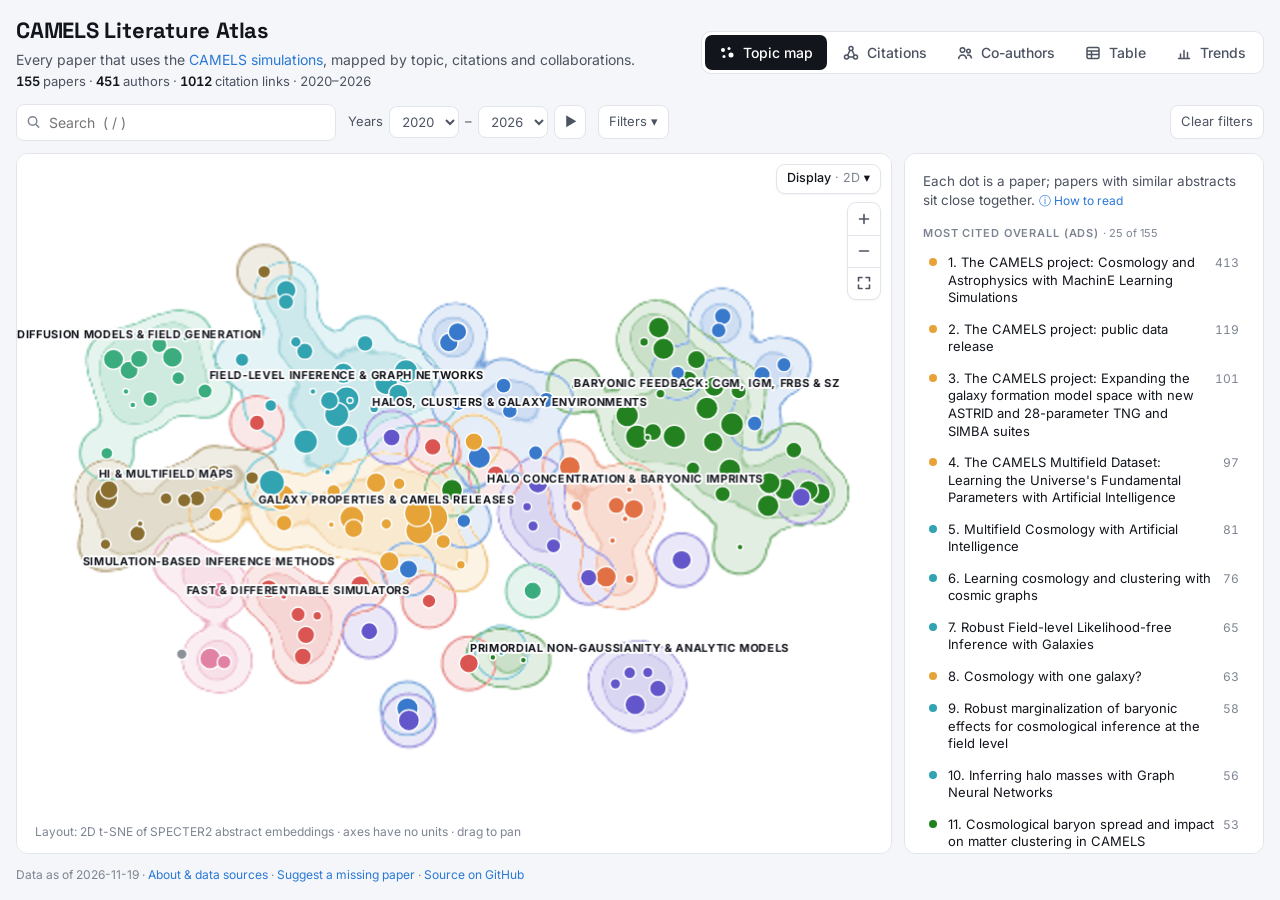
==== index.html @ 947dfd1c "Draw topics as atlas islands on the 2D topic map Each topic is shown as a soft shaded region with co" ====
<!doctype html>
<html lang="en">
<head>
<meta charset="utf-8">
<meta name="viewport" content="width=device-width, initial-scale=1, viewport-fit=cover">
<meta name="description" content="Interactive map of the 155 papers that use the CAMELS simulations: topics, citation network and co-author network.">
<meta property="og:title" content="CAMELS Literature Atlas">
<meta property="og:description" content="Interactive map of the 155 papers that use the CAMELS simulations: topics, citation network and co-author network.">
<meta property="og:type" content="website">
<meta property="og:url" content="https://franciscovillaescusa.github.io/camels-atlas/">
<meta property="og:image" content="https://franciscovillaescusa.github.io/camels-atlas/preview.png">
<meta property="og:image:width" content="1200">
<meta property="og:image:height" content="630">
<meta name="twitter:card" content="summary_large_image">
<!-- Google tag (gtag.js) -->
<script async src="https://www.googletagmanager.com/gtag/js?id=G-XRRM15GMS9"></script>
<script>window.dataLayer = window.dataLayer || []; function gtag(){dataLayer.push(arguments);} gtag('js', new Date()); gtag('config', 'G-XRRM15GMS9');</script>
<title>CAMELS Literature Atlas</title>
<link rel="icon" type="image/svg+xml" href="data:image/svg+xml,%3Csvg%20xmlns%3D%22http%3A//www.w3.org/2000/svg%22%20viewBox%3D%220%200%2032%2032%22%3E%3Crect%20width%3D%2232%22%20height%3D%2232%22%20rx%3D%227%22%20fill%3D%22%2312151c%22/%3E%3Cg%20stroke%3D%22%235b9cf0%22%20stroke-width%3D%221.6%22%20opacity%3D%22.8%22%3E%3Cpath%20d%3D%22M8%2022%20L14%2011%20L23%209%20M14%2011%20L19%2020%20L8%2022%20M19%2020%20L25%2023%22/%3E%3C/g%3E%3Cg%20fill%3D%22%235b9cf0%22%3E%3Ccircle%20cx%3D%228%22%20cy%3D%2222%22%20r%3D%222.6%22/%3E%3Ccircle%20cx%3D%2214%22%20cy%3D%2211%22%20r%3D%223.2%22/%3E%3Ccircle%20cx%3D%2223%22%20cy%3D%229%22%20r%3D%222.2%22/%3E%3Ccircle%20cx%3D%2219%22%20cy%3D%2220%22%20r%3D%222.8%22/%3E%3Ccircle%20cx%3D%2225%22%20cy%3D%2223%22%20r%3D%221.8%22/%3E%3C/g%3E%3C/svg%3E">
<link rel="preconnect" href="https://fonts.googleapis.com">
<link rel="stylesheet" href="https://fonts.googleapis.com/css2?family=Inter:wght@400;500;600&family=Space+Grotesk:wght@500;600;700&family=IBM+Plex+Mono:wght@400;500&display=swap">
<style>
/* Layout: one working screen — header + toolbar on top, canvas map left, detail panel right (stacks below on phones). */
:root {
  --bg: #f4f6f9; --surface: #ffffff; --ink: #12151c; --ink-2: #4c5361; --muted: #7d8492;
  --line: #e1e5eb; --edge: rgba(18,21,28,0.13); --edge-hi: #12151c; --accent: #2a78d6; --wash: rgba(42,120,214,0.08);
  --t0: #896e2f; --t1: #23811f; --t2: #e181a4; --t3: #6256ca; --t4: #da5551; --t5: #3bac7d; --t6: #3879cb; --t7: #e6a438; --t8: #32a3b1; --t9: #e27045; --t10: #8b9099; --seq0: #9ec5f4; --seq1: #104281;
  --f-display: "Space Grotesk", "Helvetica Neue", Arial, sans-serif;
  --f-body: Inter, system-ui, -apple-system, "Segoe UI", sans-serif;
  --f-mono: "IBM Plex Mono", ui-monospace, Menlo, monospace;
}
@media (prefers-color-scheme: dark) { :root:not([data-theme="light"]) {
  --bg: #0e1116; --surface: #161a21; --ink: #eef0f4; --ink-2: #b6bcc8; --muted: #858c99;
  --line: #2a303b; --edge: rgba(238,240,244,0.12); --edge-hi: #eef0f4; --accent: #3987e5; --wash: rgba(57,135,229,0.14);
  --t0: #977c36; --t1: #23811f; --t2: #cd5a82; --t3: #9088df; --t4: #de6e6d; --t5: #359b73; --t6: #4688da; --t7: #c3882d; --t8: #349daa; --t9: #d06138; --t10: #7b808a; --seq0: #1c5cab; --seq1: #cde2fb; color-scheme: dark; } }
:root[data-theme="dark"] {
  --bg: #0e1116; --surface: #161a21; --ink: #eef0f4; --ink-2: #b6bcc8; --muted: #858c99;
  --line: #2a303b; --edge: rgba(238,240,244,0.12); --edge-hi: #eef0f4; --accent: #3987e5; --wash: rgba(57,135,229,0.14);
  --t0: #977c36; --t1: #23811f; --t2: #cd5a82; --t3: #9088df; --t4: #de6e6d; --t5: #359b73; --t6: #4688da; --t7: #c3882d; --t8: #349daa; --t9: #d06138; --t10: #7b808a; --seq0: #1c5cab; --seq1: #cde2fb; color-scheme: dark; }

html, body { height: 100%; }
body { background: var(--bg); color: var(--ink); font-family: var(--f-body); font-size: 14px; line-height: 1.5;
  padding-left: max(16px, env(safe-area-inset-left, 0px)); padding-right: max(16px, env(safe-area-inset-right, 0px));
  padding-block: 14px 16px; box-sizing: border-box; display: flex; flex-direction: column; gap: 12px; }
*, *::before, *::after { box-sizing: border-box; }
button, input, select { font: inherit; color: inherit; }
[hidden] { display: none !important; }
:focus-visible { outline: 2px solid var(--accent); outline-offset: 2px; }

header { display: flex; flex-wrap: wrap; align-items: center; justify-content: space-between; gap: 12px 24px; }
.brand { display: flex; flex-direction: column; gap: 2px; min-width: 0; }
h1 { font-family: var(--f-display); font-weight: 700; font-size: 22px; letter-spacing: -0.01em; margin: 0; text-wrap: balance; }
.newb { display: inline-block; font-size: 9.5px; font-weight: 700; text-transform: uppercase; letter-spacing: .06em; color: var(--surface); background: var(--accent); border-radius: 4px; padding: 1px 5px; margin-left: 4px; vertical-align: 1px; }
.reportlink { margin: 4px 0 0; font-size: 12px; }
.reportlink a { color: var(--muted); text-decoration: underline; text-underline-offset: 2px; }
.reportlink a:hover { color: var(--accent); }
.panelbar { display: flex; justify-content: space-between; gap: 8px; }
.linkbtn { all: unset; color: var(--accent); cursor: pointer; }
.linkbtn:hover { text-decoration: underline; }
.linkbtn:focus-visible { outline: 2px solid var(--accent); outline-offset: 2px; }
dialog#about { max-width: min(680px, calc(100vw - 32px)); max-height: calc(100vh - 48px); border: 1px solid var(--line); border-radius: 12px;
  padding: 0; background: var(--surface); color: var(--ink); box-shadow: 0 12px 40px rgba(0,0,0,.25); }
dialog#about::backdrop { background: rgba(10,12,16,.45); }
.about-head { position: sticky; top: 0; display: flex; justify-content: space-between; align-items: center; gap: 12px;
  padding: 14px 18px; background: var(--surface); border-bottom: 1px solid var(--line); }
.about-head h2 { font-family: var(--f-display); font-size: 18px; margin: 0; }
#about-body { padding: 4px 18px 18px; font-size: 13.5px; line-height: 1.55; color: var(--ink-2); }
#about-body h3 { font-size: 11px; text-transform: uppercase; letter-spacing: .08em; color: var(--muted); margin: 16px 0 6px; }
#about-body ul { margin: 0; padding-left: 18px; display: grid; gap: 5px; }
#about-body p { margin: 0; }
#about-body ul + p { margin-top: 14px; }
#about-body b { color: var(--ink); font-weight: 600; }
.tagline { margin: 0; color: var(--ink-2); font-size: 14px; max-width: 100ch; text-wrap: pretty; }
.stats { color: var(--ink-2); font-size: 13px; font-variant-numeric: tabular-nums; }
.stats b { color: var(--ink); font-weight: 600; }

.modes { display: inline-flex; background: var(--surface); border: 1px solid var(--line); border-radius: 10px; padding: 3px; gap: 2px; }
.modes button { border: 0; background: transparent; padding: 7px 14px; border-radius: 7px; cursor: pointer; font-weight: 500; color: var(--ink-2);
  display: inline-flex; align-items: center; gap: 8px; }
.modes button svg { width: 16px; height: 16px; flex: none; }
.modes button[aria-pressed="true"] { background: var(--ink); color: var(--surface); }
.modes button:not([aria-pressed="true"]):hover { background: var(--wash); color: var(--ink); }

.toolbar { display: flex; flex-wrap: wrap; gap: 8px 12px; align-items: center; }
.field { display: flex; align-items: center; gap: 6px; color: var(--ink-2); font-size: 13px; }
.search { flex: 1 1 220px; max-width: 320px; position: relative; }
.qcount { position: absolute; right: 28px; top: 50%; transform: translateY(-50%); font-size: 11.5px; color: var(--muted); pointer-events: none; font-variant-numeric: tabular-nums; }
.search input { width: 100%; padding: 7px 70px 7px 32px; border: 1px solid var(--line); border-radius: 8px; background: var(--surface); }
.search svg { position: absolute; left: 10px; top: 50%; transform: translateY(-50%); width: 15px; height: 15px; color: var(--muted); }
select { padding: 6px 8px; border: 1px solid var(--line); border-radius: 8px; background: var(--surface); font-variant-numeric: tabular-nums; }
.toolbar select { max-width: 175px; }
#fbtn { white-space: nowrap; }
.fcount { color: var(--accent); font-weight: 600; }
.active { display: flex; flex-wrap: wrap; gap: 4px; align-items: center; min-width: 0; }
.achip { display: inline-flex; align-items: center; gap: 5px; border: 1px solid var(--accent); background: var(--wash); color: var(--ink);
  border-radius: 999px; padding: 2px 9px; font-size: 12px; cursor: pointer; }
.achip span { color: var(--muted); font-size: 13px; }
.achip:hover span { color: var(--ink); }
.fpanel { background: var(--surface); border: 1px solid var(--line); border-radius: 12px; padding: 12px 14px; display: grid; gap: 10px;
  box-shadow: 0 8px 24px rgba(0,0,0,.08); }
.frow { display: flex; flex-wrap: wrap; gap: 8px 14px; }
.frow select { max-width: 220px; }
.ftitle { font-size: 11px; text-transform: uppercase; letter-spacing: .08em; color: var(--muted); font-weight: 600; }
.ftitle span { text-transform: none; letter-spacing: 0; font-weight: 400; }
#dlwrap { position: relative; flex: none; }
#reset { margin-left: auto; }
.dlmenu { position: absolute; right: 0; top: calc(100% + 4px); z-index: 5; display: flex; flex-direction: column; min-width: 170px;
  background: var(--surface); border: 1px solid var(--line); border-radius: 9px; box-shadow: 0 8px 24px rgba(0,0,0,.14); padding: 4px; }
.dlmenu button { all: unset; padding: 7px 10px; border-radius: 6px; font-size: 13px; color: var(--ink); cursor: pointer; }
.dlmenu button:hover, .dlmenu button:focus-visible { background: var(--wash); }
.mapopts { position: absolute; left: 10px; top: 10px; z-index: 2; display: flex; flex-direction: column; gap: 4px; }
.playbtn { padding: 5px 0; width: 32px; text-align: center; font-size: 12px; }
.playbtn[aria-pressed="true"] { background: var(--ink); color: var(--surface); border-color: var(--ink); }
.playyear { position: absolute; right: 64px; bottom: 26px; font-family: var(--f-display); font-size: 48px; font-weight: 700; text-align: right;
  color: var(--ink); opacity: .22; pointer-events: none; font-variant-numeric: tabular-nums; line-height: 1; }
.playyear small { display: block; font-family: var(--f-body); font-size: 13px; font-weight: 600; margin-top: 6px; }
.mapopts select { font-size: 12px; padding: 1px 4px; margin-left: 4px; border-radius: 6px; }
.cbkey { background: color-mix(in srgb, var(--surface) 92%, transparent); border: 1px solid var(--line); border-radius: 8px; padding: 6px 9px;
  font-size: 11.5px; color: var(--ink-2); display: grid; gap: 3px; max-width: 230px; }
.cbkey .row { display: flex; align-items: center; gap: 6px; }
.cbkey i { width: 9px; height: 9px; border-radius: 50%; flex: none; }
.cbkey .ramp { height: 8px; border-radius: 4px; background: linear-gradient(90deg, var(--seq0), var(--seq1)); }
.cbkey .ends { display: flex; justify-content: space-between; font-variant-numeric: tabular-nums; }
.cbkey .hint { color: var(--muted); }
.mapopts .chk { background: color-mix(in srgb, var(--surface) 88%, transparent); border: 1px solid var(--line); border-radius: 8px; padding: 4px 9px; font-size: 12.5px; }
.tablewrap { position: absolute; inset: 44px 0 0 0; overflow: auto; }
.tablebar { position: absolute; left: 0; right: 0; top: 0; height: 44px; display: flex; align-items: center; justify-content: space-between; gap: 12px;
  padding: 0 12px; border-bottom: 1px solid var(--line); z-index: 2; background: var(--surface); }
.tcap { font-size: 12px; color: var(--muted); min-width: 0; overflow: hidden; text-overflow: ellipsis; white-space: nowrap; }
.sr { position: absolute; width: 1px; height: 1px; overflow: hidden; clip: rect(0 0 0 0); }
.trendswrap { position: absolute; inset: 0; overflow: auto; padding: 16px 20px; }
.trhead { display: flex; justify-content: space-between; align-items: center; gap: 12px; margin-bottom: 8px; }
.trhead .dimtoggle { background: var(--surface); border: 1px solid var(--line); border-radius: 9px; }
.trhead .dimtoggle button { border: 0; background: transparent; color: var(--ink-2); cursor: pointer; font: inherit; font-size: 12px; font-weight: 600; }
.trhead .dimtoggle button:not([aria-pressed="true"]):hover { background: var(--wash); color: var(--ink); }
.trhead h3 { margin: 0; font-family: var(--f-display); font-size: 16px; }
.trendswrap .tgrid { stroke: var(--line); stroke-width: 1; }
.trendswrap .tax { fill: var(--muted); font-size: 11px; font-variant-numeric: tabular-nums; }
.trendswrap .ttot { fill: var(--ink-2); font-size: 11.5px; font-weight: 600; font-variant-numeric: tabular-nums; }
.trendswrap .tseg { cursor: pointer; stroke: var(--surface); stroke-width: 1; }
.trendswrap .tseg:hover { opacity: .8; }
.tlegend { display: flex; flex-wrap: wrap; gap: 6px 14px; margin-top: 6px; font-size: 12px; color: var(--ink-2); }
.tleg { display: inline-flex; align-items: center; gap: 6px; }
.tleg i { width: 10px; height: 10px; border-radius: 3px; }
.tleg .n { color: var(--muted); font-variant-numeric: tabular-nums; }
.tnote { margin: 10px 0 0; font-size: 12px; color: var(--muted); }
.ptable { width: 100%; border-collapse: collapse; font-size: 13px; }
.ptable th { position: sticky; top: 0; background: var(--surface); text-align: left; font-weight: 600; font-size: 12px;
  color: var(--ink-2); border-bottom: 1px solid var(--line); padding: 0; z-index: 1; white-space: nowrap; }
.ptable th button { all: unset; display: block; padding: 9px 10px; cursor: pointer; }
.ptable th button:focus-visible { outline: 2px solid var(--accent); outline-offset: -2px; }
.ptable th[aria-sort="ascending"] button::after { content: " ▲"; font-size: 9px; }
.ptable th[aria-sort="descending"] button::after { content: " ▼"; font-size: 9px; }
.ptable td { padding: 5px 10px; border-bottom: 1px solid var(--line); vertical-align: top; }
.ptable td.num { text-align: right; font-variant-numeric: tabular-nums; white-space: nowrap; }
.ptable td.tt { min-width: 280px; color: var(--ink); line-height: 1.35; }
.ptable td.sm { color: var(--ink-2); font-size: 12px; }
.ptable td.one { white-space: nowrap; overflow: hidden; text-overflow: ellipsis; max-width: 145px; }
@media (max-width: 1360px) { .ptable td.tt { min-width: 200px; } .ptable td.one { max-width: 120px; } }
.ptable tbody tr { cursor: pointer; }
.ptable tbody tr:hover { background: var(--wash); }
.ptable tbody tr[aria-selected="true"] { background: var(--wash); box-shadow: inset 3px 0 0 var(--accent); }
.ptable tbody tr:focus-visible { outline: 2px solid var(--accent); outline-offset: -2px; }
.ptable i { display: inline-block; width: 8px; height: 8px; border-radius: 50%; margin-right: 6px; }
.tagrow { display: grid; grid-template-columns: 58px minmax(0, 1fr); gap: 8px; align-items: baseline; margin-bottom: 4px; }
.tagax { font-size: 12px; color: var(--muted); }
.tag { border: 1px solid var(--line); border-radius: 6px; padding: 1px 7px; font-size: 12px; color: var(--ink); background: var(--wash); }
.tag.unsure { background: transparent; border-style: dashed; color: var(--ink-2); }
.tagnote { font-size: 12px; margin-top: 4px; }
.chk { display: flex; align-items: center; gap: 6px; font-size: 13px; color: var(--ink-2); cursor: pointer; }
.ghost { border: 1px solid var(--line); background: var(--surface); padding: 6px 10px; border-radius: 8px; cursor: pointer; font-size: 13px; color: var(--ink-2); }
.ghost:hover { color: var(--ink); border-color: var(--muted); }

.legend { display: flex; flex-wrap: wrap; gap: 4px 5px; align-items: center; }
.chip { display: inline-flex; align-items: center; gap: 6px; padding: 2px 9px 2px 7px; border-radius: 999px; border: 1px solid var(--line);
  background: var(--surface); cursor: pointer; font-size: 12px; color: var(--ink); }
.chip i { width: 10px; height: 10px; border-radius: 50%; flex: none; }
.chip[aria-pressed="false"] { color: var(--muted); }
.chip[aria-pressed="false"] i { background: transparent !important; box-shadow: inset 0 0 0 1.5px var(--muted); }
.chip .n { color: var(--muted); font-variant-numeric: tabular-nums; }

main { flex: 1; min-height: 0; display: grid; grid-template-columns: minmax(0, 1fr) 360px; gap: 12px; }
.stage { position: relative; background: var(--surface); border: 1px solid var(--line); border-radius: 12px; overflow: hidden; min-height: 420px; }
canvas { display: block; width: 100%; height: 100%; cursor: grab; touch-action: none; }
canvas.hovering { cursor: pointer; }
.stage-note { position: absolute; left: 12px; bottom: 10px; font-size: 12px; color: var(--muted); pointer-events: none;
  background: color-mix(in srgb, var(--surface) 85%, transparent); padding: 2px 6px; border-radius: 6px; }
.zoom { position: absolute; right: 10px; top: 10px; display: flex; flex-direction: column; align-items: flex-end; gap: 8px; z-index: 2; }
.zoom button { display: grid; place-items: center; width: 32px; height: 32px; padding: 0; border: 0; background: transparent; cursor: pointer; color: var(--ink-2); }
.zoom button svg { width: 16px; height: 16px; }
.zoom button:hover { color: var(--ink); background: var(--wash); }
.dispwrap { position: relative; }
.dispbtn { display: inline-flex !important; align-items: center; gap: 4px; width: auto !important; height: 30px !important; padding: 0 10px !important; font-size: 12.5px; font-weight: 500; color: var(--ink) !important;
  background: var(--surface) !important; border: 1px solid var(--line) !important; border-radius: 9px; box-shadow: 0 1px 2px rgba(0,0,0,.05); white-space: nowrap; }
.dispbtn span { color: var(--muted); font-weight: 400; }
.dispmenu { position: absolute; right: 0; top: calc(100% + 6px); z-index: 6; min-width: 230px; display: grid; gap: 10px; padding: 12px;
  background: var(--surface); border: 1px solid var(--line); border-radius: 10px; box-shadow: 0 8px 24px rgba(0,0,0,.14); }
.drow { display: flex; align-items: center; justify-content: space-between; gap: 12px; font-size: 12.5px; color: var(--ink-2); }
.drow select { font-size: 12.5px; padding: 3px 6px; border-radius: 6px; }
.chkrow { justify-content: flex-start; gap: 7px; cursor: pointer; }
.drow .ghost { width: auto; height: auto; padding: 3px 10px; font-size: 12px; }
.zgroup, .dimtoggle, #zspin { background: var(--surface); border: 1px solid var(--line); border-radius: 9px; box-shadow: 0 1px 2px rgba(0,0,0,.05); overflow: hidden; }
.zgroup { display: flex; flex-direction: column; }
.zgroup button + button { border-top: 1px solid var(--line); }
.dimtoggle { display: flex; padding: 2px; gap: 2px; }
.dimtoggle button { width: auto; height: 26px; padding: 0 9px; border-radius: 7px; font-size: 12px; font-weight: 600; }
.dimtoggle button[aria-pressed="true"] { background: var(--ink); color: var(--surface); }
.tip { position: absolute; pointer-events: none; max-width: 300px; background: var(--ink); color: var(--surface); padding: 7px 10px; border-radius: 8px;
  font-size: 12.5px; line-height: 1.35; box-shadow: 0 4px 16px rgba(0,0,0,.18); }
.tip small { display: block; opacity: .75; margin-top: 3px; font-variant-numeric: tabular-nums; }

aside { background: var(--surface); border: 1px solid var(--line); border-radius: 12px; overflow: auto; min-width: 0; padding: 18px 18px 22px;
  display: flex; flex-direction: column; gap: 14px; }
aside h2 { font-family: var(--f-display); font-weight: 600; font-size: 18px; line-height: 1.3; margin: 0; text-wrap: balance; }
aside h3 { font-size: 11px; text-transform: uppercase; letter-spacing: .08em; color: var(--muted); margin: 0 0 6px; font-weight: 600; }
aside p { margin: 0; color: var(--ink-2); }
.eyebrow { display: flex; align-items: center; gap: 8px; font-size: 12px; color: var(--ink-2); }
.eyebrow i { width: 10px; height: 10px; border-radius: 50%; }
.meta { display: flex; flex-wrap: wrap; gap: 4px 14px; font-size: 13px; color: var(--ink-2); font-variant-numeric: tabular-nums; }
.meta a, .mono { font-family: var(--f-mono); font-size: 12.5px; }
a { color: var(--accent); text-decoration: none; } a:hover { text-decoration: underline; }
.abstract { font-size: 13px; line-height: 1.55; color: var(--ink-2); }
.names { display: flex; flex-wrap: wrap; gap: 4px; }
.names button { border: 1px solid var(--line); background: transparent; border-radius: 6px; padding: 2px 7px; font-size: 12.5px; cursor: pointer; color: var(--ink); }
.names button:hover { background: var(--wash); border-color: var(--accent); }
.list { list-style: none; margin: 0; padding: 0; display: flex; flex-direction: column; }
.list button { width: 100%; text-align: left; border: 0; background: transparent; padding: 7px 6px; border-radius: 6px; cursor: pointer;
  display: grid; grid-template-columns: 10px minmax(0, 1fr) auto; gap: 9px; align-items: baseline; }
.list button:hover { background: var(--wash); }
.list i { width: 8px; height: 8px; border-radius: 50%; transform: translateY(-1px); }
.list .tt { font-size: 13px; color: var(--ink); line-height: 1.35; }
.list .num { font-size: 12px; color: var(--muted); font-variant-numeric: tabular-nums; white-space: nowrap; }
.back { align-self: flex-start; }
.howto summary { list-style: none; cursor: pointer; font-size: 13.5px; color: var(--ink-2); line-height: 1.45; }
.howto summary::-webkit-details-marker { display: none; }
.howto summary .more { color: var(--accent); font-size: 12px; white-space: nowrap; }
.howto summary:hover .more { text-decoration: underline; }
.howto[open] summary .more { color: var(--muted); }
.howto > p { margin: 10px 0 8px; font-size: 13px; }
.how { display: grid; gap: 6px; font-size: 13px; color: var(--ink-2); }
.how div { display: grid; grid-template-columns: 74px 1fr; gap: 8px; }
.how b { color: var(--ink); font-weight: 600; font-size: 12px; text-transform: uppercase; letter-spacing: .06em; }
.bars { display: flex; height: 8px; border-radius: 4px; overflow: hidden; gap: 2px; }
footer { font-size: 12px; color: var(--muted); }

@media (max-width: 880px) {
  body { height: auto; }
  main { grid-template-columns: minmax(0, 1fr); }
  .stage { height: 62vh; min-height: 380px; }
  aside { overflow: visible; }
  .modes button span { display: none; }
  .modes button { padding: 8px 12px; }
  .legend { flex-wrap: nowrap; overflow-x: auto; padding-bottom: 4px; scrollbar-width: thin; }
  .chip { flex: none; }
  .tapcard:not([hidden]) { display: flex; }
}
@media (max-width: 600px) {
  .field label[for^="f-"] { position: absolute; width: 1px; height: 1px; overflow: hidden; clip: rect(0 0 0 0); }
  .frow .field { flex: 1 1 100%; } .frow select { width: 100%; max-width: none; }
  .search { flex-basis: 100%; max-width: none; }
}
@media (pointer: coarse) {
  .zoom button { width: 40px; height: 40px; }
  .chip, .ghost, .names button { min-height: 34px; }
}
.tapcard { display: none; position: absolute; left: 10px; right: 10px; bottom: 10px; gap: 10px; align-items: center;
  background: var(--surface); border: 1px solid var(--line); border-radius: 10px; padding: 10px 12px; box-shadow: 0 4px 16px rgba(0,0,0,.12); }
.tapcard .tt { flex: 1; min-width: 0; font-size: 13px; line-height: 1.35; color: var(--ink); overflow: hidden;
  display: -webkit-box; -webkit-line-clamp: 2; -webkit-box-orient: vertical; }
.tapcard button { flex: none; }
@media (min-width: 881px) { .modes button span.short { display: none; } }
</style>
<style>body{margin:0}</style>
</head>
<body>
<header>
  <div class="brand">
    <h1>CAMELS Literature Atlas</h1>
    <p class="tagline">Every paper that uses the <a href="https://www.camel-simulations.org/" target="_blank" rel="noopener">CAMELS simulations</a>, mapped by topic, citations and collaborations.</p>
    <div class="stats" id="stats"></div>
  </div>
  <div class="modes" role="group" aria-label="View">
    <button id="m-topics" data-view="topics" aria-pressed="true">
      <svg viewBox="0 0 16 16" fill="currentColor" aria-hidden="true"><circle cx="4" cy="5" r="2"/><circle cx="10" cy="3.5" r="1.5"/><circle cx="12" cy="10" r="2.5"/><circle cx="5" cy="11.5" r="1.5"/></svg>
      <span>Topic map</span></button>
    <button id="m-citations" data-view="citations" aria-pressed="false">
      <svg viewBox="0 0 16 16" fill="none" stroke="currentColor" stroke-width="1.5" aria-hidden="true"><circle cx="3.5" cy="12" r="2"/><circle cx="12.5" cy="12" r="2"/><circle cx="8" cy="3.5" r="2"/><path d="M4.6 10.3 7 5.3M11.4 10.3 9 5.3M5.5 12h5"/></svg>
      <span>Citations</span></button>
    <button id="m-coauthors" data-view="coauthors" aria-pressed="false">
      <svg viewBox="0 0 16 16" fill="none" stroke="currentColor" stroke-width="1.5" aria-hidden="true"><circle cx="5.5" cy="5" r="2.3"/><circle cx="11.5" cy="6" r="1.8"/><path d="M1.5 14c.5-2.7 2-4 4-4s3.5 1.3 4 4M10 10.3c.5-.2 1-.3 1.5-.3 1.6 0 2.7 1.2 3 3.5"/></svg>
      <span>Co-authors</span></button>
    <button id="m-table" data-view="table" aria-pressed="false">
      <svg viewBox="0 0 16 16" fill="none" stroke="currentColor" stroke-width="1.5" aria-hidden="true"><rect x="2" y="2.5" width="12" height="11" rx="1.5"/><path d="M2 6h12M2 9.5h12M6.5 6v7.5"/></svg>
      <span>Table</span></button>
    <button id="m-trends" data-view="trends" aria-pressed="false">
      <svg viewBox="0 0 16 16" fill="none" stroke="currentColor" stroke-width="1.5" stroke-linecap="round" aria-hidden="true"><path d="M2.5 13.5h11M4.5 13.5V9M8 13.5V5.5M11.5 13.5V7.5"/></svg>
      <span>Trends</span></button>
  </div>
</header>

<div class="toolbar">
  <label class="search"><svg viewBox="0 0 16 16" fill="none" stroke="currentColor" stroke-width="1.6" aria-hidden="true"><circle cx="7" cy="7" r="4.5"/><path d="m10.5 10.5 3.5 3.5"/></svg>
    <input id="q" type="search" placeholder="Search  ( / )" aria-label="Search papers, authors, abstracts and tags"><span class="qcount" id="qcount" aria-live="polite"></span></label>
  <span class="field"><label for="y0">Years</label> <select id="y0"></select> <span aria-hidden="true">–</span> <select id="y1" aria-label="To year"></select> <button class="ghost playbtn" id="play" type="button" title="Play the history: papers appear one by one in date order" aria-label="Play the history paper by paper">▶</button></span>
  <button class="ghost" id="fbtn" type="button" aria-expanded="false" aria-controls="fpanel">Filters <span class="fcount" id="fcount"></span> ▾</button>
  <span class="active" id="active" aria-label="Active filters"></span>
  <button class="ghost" id="reset">Clear filters</button>
</div>
<div class="fpanel" id="fpanel" hidden>
  <div class="frow">
    <span class="field"><label for="f-suite">Suite</label> <select id="f-suite"></select></span>
    <span class="field"><label for="f-data">Data</label> <select id="f-data"></select></span>
    <span class="field"><label for="f-method">Method</label> <select id="f-method"></select></span>
  </div>
  <div class="ftitle">Topics <span>· click to show or hide; Alt-click to show only one</span></div>
  <div class="legend" id="legend" aria-label="Topics"></div>
</div>

<main>
  <div class="stage" id="stage">
    <div class="mapopts"><div class="cbkey" id="cbkey" hidden></div></div>
    <canvas id="cv" aria-label="Interactive map of CAMELS publications" role="img"></canvas>
    <div class="zoom">
      <div class="dispwrap"><button class="dispbtn" id="dispbtn" type="button" aria-haspopup="true" aria-expanded="false" title="Layout and colors">Display <span id="dispsum"></span> ▾</button>
        <div class="dispmenu" id="dispmenu" hidden>
          <div class="drow"><span>Layout</span><div class="dimtoggle" role="group" aria-label="Layout"><button id="d2" type="button" aria-pressed="true" title="Flat layout (drag to pan)">2D</button><button id="d3" type="button" aria-pressed="false" title="Rotatable 3D layout (drag to rotate)">3D</button></div></div>
          <label class="drow" id="cbwrap"><span>Color by</span><select id="colorby" aria-label="Color dots by"><option value="topic">Topic</option><option value="year">Year</option><option value="method">Method</option><option value="suite">Suite</option></select></label>
          <label class="drow chkrow" id="selfwrap" hidden><input type="checkbox" id="selfc" checked> Count self-citations</label>
          <div class="drow" id="spinrow" hidden><span>Rotation</span><button class="ghost" id="zspin" type="button" aria-pressed="true">Pause</button></div>
        </div>
      </div>
      <div class="zgroup"><button id="zin" type="button" aria-label="Zoom in" title="Zoom in"><svg viewBox="0 0 16 16" fill="none" stroke="currentColor" stroke-width="1.6" stroke-linecap="round" stroke-linejoin="round" aria-hidden="true"><path d="M8 3.5v9M3.5 8h9"/></svg></button><button id="zout" type="button" aria-label="Zoom out" title="Zoom out"><svg viewBox="0 0 16 16" fill="none" stroke="currentColor" stroke-width="1.6" stroke-linecap="round" stroke-linejoin="round" aria-hidden="true"><path d="M3.5 8h9"/></svg></button><button id="zfit" type="button" aria-label="Show everything" title="Show everything"><svg viewBox="0 0 16 16" fill="none" stroke="currentColor" stroke-width="1.6" stroke-linecap="round" stroke-linejoin="round" aria-hidden="true"><path d="M2.5 6V2.5H6M10 2.5h3.5V6M13.5 10v3.5H10M6 13.5H2.5V10"/></svg></button></div>
    </div>
    <div class="stage-note" id="note"></div>
    <div class="tip" id="tip" hidden></div>
    <div class="tablebar" id="tablebar" hidden><span class="tcap" id="tcap"></span>
<span class="dlwrap" id="dlwrap"><button class="ghost" id="dlbtn" type="button" aria-haspopup="true" aria-expanded="false" title="Download the papers currently shown">Download ▾</button>
    <span class="dlmenu" id="dlmenu" hidden><button type="button" data-dl="bib">BibTeX (.bib)</button><button type="button" data-dl="csv">Spreadsheet (.csv)</button></span></span>
    </div>
    <div class="tablewrap" id="tablewrap" hidden></div>
    <div class="trendswrap" id="trendswrap" hidden></div>
    <div class="playyear" id="playyear" hidden aria-live="polite"></div>
    <div class="tapcard" id="tapcard" hidden><span class="tt" id="tapcard-t"></span><button class="ghost" id="tapcard-go">Details ↓</button><button class="ghost" id="tapcard-x" aria-label="Close">×</button></div>
  </div>
  <aside id="panel" aria-live="polite"></aside>
</main>
<footer id="foot"></footer>
<dialog id="about" aria-labelledby="about-title">
  <div class="about-head"><h2 id="about-title">About &amp; data sources</h2><button class="ghost" id="about-x" type="button" aria-label="Close">×</button></div>
  <div id="about-body"></div>
</dialog>

<script type="application/json" id="atlas-data">{"topics":["HI & multifield maps","Baryonic feedback: CGM, IGM, FRBs & SZ","Simulation-based inference methods","Primordial non-Gaussianity & analytic models","Fast & differentiable simulators","Diffusion models & field generation","Halos, clusters & galaxy environments","Galaxy properties & CAMELS releases","Field-level inference & graph networks","Halo concentration & baryonic imprints","Unassigned (new papers)"],"topicsShort":["HI & multifield","Baryonic feedback","SBI methods","Primordial NG","Fast simulators","Diffusion models","Halos & clusters","Galaxy properties","Field-level inference","Halo concentration","Unassigned"],"authors":["A. Cuceu","A. Kremin","A. Meisner","A. de la Macorra","Aaron B. Pearlman","Aaron Ouellette","Adam E. Lanman","Adrian E. Bayer","Aizhan Akhmetzhanova","Akshat Gupta","Alba Vega Alonso Tetilla","Aleksandra Ćiprijanović","Alessio Spurio Mancini","Alex A. Saoulis","Alexander Theis","Alice E. Matthews","Alice P. Curtin","Alice Pisani","Alina Sabyr","Alvio Renzini","Amanda Butler Contreras","Amanda Lue","Amy Smith","Ana M. G. Ferreira","Ana Maria Delgado","Andrea Lapi","Andrea Ravenni","Andrea Roncoli","Andrina Nicola","Anirvan Sengupta","Anna Ogorzalek","Annalisa Pillepich","Anne Moore","Anshul Kumar","Arnab Lahiry","Arnab Sarkar","Arne Thomsen","Aseem Paranjape","Atsushi J. Nishizawa","Aurel Schneider","Aurora Simionescu","Austen Gabrielpillai","Ayush Bharti","B. A. Weaver","B. M. Gaensler","Barnabás Póczos","Benjamin D. Oppenheimer","Benjamin Horowitz","Benjamin Joachimi","Benjamin Wandelt","Benjamin Zhang","Bingxiao Xu","Bitao Wang","Biwei Dai","Blakesley Burkhart","Bonny Y. Wang","Boon Kiat Oh","Boryana Hadzhiyska","Bradley W. Meyers","Brian Nord","C. Lamman","Caio B. de S. Nascimento","Calvin Leung","Cami Delgado","Camilla Pacifici","Canpo Su","Carolina Cuesta-Lazaro","Caroline Heneka","Caterina Doglioni","Chaitanya Chawak","ChangHoon Hahn","Charita Dellaporta","Charles C. Margossian","Chiara M. F. Mingarelli","Chihway Chang","Chirag Modi","Chloe Neufeld","Christian Kragh Jespersen","Christian Pedersen","Christina Kreisch","Christine Jones","Christopher C. Lovell","Christopher Carr","Christopher Marsden","Congyao Zhang","Cora Dvorkin","Core Francisco Park","Crescenzo Tortora","César Hernández-Aguayo","D. Bianchi","D. Brooks","D. Huterer","D. Schlegel","D. Sprayberry","Daisuke Nagai","Daniel Anglés-Alcázar","Daniel Bilsborrow","Daniel Foreman-Mackey","Daniel Roberts","David B. Robinson","David N. Spergel","David Vallés-Pérez","David W. Hogg","Davide Piras","Deaglan J. Bartlett","Debora Sijacki","Denise Lanzieri","Derek Inman","Desika Narayanan","Dhayaa Anbajagane","Digvijay Wadekar","Dingyi Zhao","Dionysios Karagiannis","Divij Sharma","Douglas P. Finkbeiner","Duncan Farrah","Dylan Nelson","E. Branchini","E. Chaussidon","E. Gaztañaga","E. Sanchez","Elena Giusarma","Elena Hernandez-Martinez","Elena Hernandez-Martınez","Elena Rasia","Eli Visbal","Elisa J. Gao","Elisabeth Krause","Ely Kerman","Emanuele Fondi","Emily Moser","Enikő Regős","Eric J. Baxter","Erwin T. Lau","Eugene Churazov","F. Prada","Fabio Fontanot","Fabrizio Gentile","Faizan G. Mohammad","Federica Ricci","Federico Bianchini","Federico Marinacci","Feng Yuan","Florian List","Francesco Shankar","Francesco Sinigaglia","Francisco Villaescusa-Navarro","François Lanusse","François Mernier","François-Xavier Briol","G. Gutierrez","G. Rossi","G. Tarlé","Gabriel Jung","Gabriel Kronberger","Gabriele Parimbelli","Gabriella Contardo","Gabriella De Lucia","Gilbert Holder","Giovanni Covone","Giulio Fabbian","Giulio Scelfo","Greg L. Bryan","Guido Cupani","H. K. Herrera-Alcantar","H. Zou","Hao Fu","Haochen Wang","Harrison Cook","Harry Desmond","Helen Shao","Henryk Haniewicz","Houjun Mo","I. Pérez-Ràfols","Ildar I. Khabibullin","Irina Zhuravleva","Isabel Medlock","J. Aguilar","J. Andrew Casey-Clyde","J. Colin Hill","J. E. Forero-Romero","J. Xavier Prochaska","James Kwon","James M. Sullivan","James O. Baldwin","Jean-Luc Starck","Jens Chluba","Ji-hoon Kim","Jiaming Pan","Jing Dou","Jo Dunkley","Joachim Harnois-Déraps","Jochen Weller","Joel Leja","Joel N. Bregman","John F. Wu","John K. Nino","John ZuHone","Jonathan Mercedes-Feliz","Joop Schaye","Jordan Krywonos","Jose Manuel Zorrilla Mantilla","Jose Manuel Zorrilla Matilla","Josh Borrow","Joshua S. Speagle","Joyce Caliendo","Juan Pablo Alfonzo","Jun-Young Lee","Jupiter Ding","K. J. Kwon","Kai Lehman","Kai Wang","Kaitlyn Shin","Kartheik Iyer","Karthik Mahesh Varadarajan","Katarina Kraljic","Kaze W. K. Wong","Kendrick Smith","Kentaro Nagamine","Kenzie Nimmo","Kevin Bandura","Khee-Gan Lee","Kito Liao","Kiyoshi W. Masui","Klaus Dolag","Kritti Sharma","Kunal Bhatia","Kunyao Zhao","L. Le Guillou","L. Raul Abramo","L. Samushia","L. Y. Aaron Yung","Labiba Zahin","Lars Hernquist","Laura Sommovigo","Laurence Perreault-Levasseur","Lawrence K. Saul","Leah Bigwood","Leander Thiele","Lehman H. Garrison","Leon V. E. Koopmans","Leslie K. Hunt","Liam Connor","Licia Verde","Lluis Mas-Ribas","Lordrick A. Kahinga","Lucia A. Perez","Luis C. Ho","Luis Fernando Machado Poletti Valle","Lukas Kammerer","Lumen Boco","M. Ishak","M. Landriau","M. Manera","M. Silvestrini","Maggie Voetberg","Manuel Arnés-Curto","Marc Huertas-Company","Marco Baldi","Marco Gatti","Marguerite Pierre","Mariangela Bernardi","Mark Vogelsberger","Martin Bourne","Maryam Hussaini","Masaya Yamamoto","Matteo Viel","Matthew C. Johnson","Matthew Gebhardt","Matthew Ho","Matthieu Schaller","Mattias Lazda","Mauricio Reyes-Hurtado","Mauro Rigo","Mawson W. Sammons","Max E. Lee","Maxim Markevitch","Megan Pirecki","Megan Taylor Tillman","Mehrabul Islam","Melanie Habouzit","Meredith Powell","Michael Eickenberg","Michael Kovač","Michele Liguori","Michelle Ntampaka","Miguel Arana-Catania","Mihir Kulkarni","Milena Valentini","Miles Cranmer","Ming Sun","Mohammad S. Mirakhor","Mohammadreza Ayromlou","Moritz Münchmeyer","Mufan Shao","N. Palanque-Delabrouille","Naomi Gluck","Naomi Saphra","Natalí S. M. de Santi","Nayantara Mudur","Neal Dalal","Neerav Kaushal","Nhut Truong","Niall Jeffrey","Nianyi Chen","Nicholas Battaglia","Nicholas Kern","Nicola Menci","Nicola R. Napolitano","Nicolas Cerardi","Nicolas Echeverri","Nicolas Echeverri Rojas","Nicolas Payot","Niklas Wahlström","Nina Gusinskaia","Ningyuan Huang","Norbert Werner","O. Lahav","Olive Ross","Oliver H. E. Philcox","Oliver Hahn","Omar Yehia","Orsolya E. Kovács","P. Doel","P. Martini","Pablo Araya-Araya","Pablo Lemos","Pablo Villanueva-Domingo","Patricia Iglesias-Navarro","Paul Torrey","Pedro G. Ferreira","Pengjie Zhang","Peter Melchior","Philipp Pilar","Pranjal R. S.","Premvijay Velmani","Priyanka Chakraborty","Priyanka Singh","Qi Guo","Qiusheng Gu","R. Henry Liu","R. Joyce","R. Miquel","Rachel Cleveland","Rachel S. Somerville","Rahul Kannan","Ralph P. Kraft","Raul E. Angulo","Richard Stiskalek","Robert McGibbon","Robert Reischke","Roberto Maiolino","Roberto Trotta","Romain Teyssier","Romeel Dave","Ronniy C. Joseph","Roy Friedman","Rupert A. C. Croft","Rüdiger Pakmor","S. Ahlen","S. BenZvi","S. Gontcho A Gontcho","S. Nadathur","Sadegh Khochfar","Safkat Zahir","Sagan Sutherland","Sambatra Andrianomena","Sammy Sharief","Sandro Tacchella","Satvik Mishra","Serafina Di Gioia","Sergio Contreras","Sergio Martin-Alvarez","Sheng-Chieh Lin","Shihui Zang","Shion Andrew","Shirley Ho","Shivam Pandey","Shurui Lin","Shy Genel","Siddharth Mishra-Sharma","Simeon Bird","Simon D. M. White","Simone Ferraro","Sophie Koudmani","Soumak Maitra","Sownak Bose","Stefania Amodeo","Stefano Cristiani","Stefano Ettori","Steffen Hagstotz","Stephanie Tonnesen","Stephen A. Walker","Suchetha Cooray","Sultan Hassan","Sunil Simha","Susana Planelles","Sven Krippendorf","T. Claybaugh","Tanner Sether","Tasnim Zaman","The LSST Dark Energy Science Collaboration","Thomas J. Elliott","Tiago Castro","Tianyi Li","Tilman Tröster","Tiziana Di Matteo","Tjitske K. Starkenburg","Tobias Grubenmann","Ulrich P. Steinwandel","Uros Seljak","Valentina La Torre","Valerio Busillo","Veronica Biffi","Vicent Quilis","Victoria Ono","Vid Iršič","Vikram Ravi","Violeta Gonzalez-Perez","Volker Springel","W. J. Percival","Waleed Mouhali","Wentao Luo","William J. Roper","William Laplante","William R. Coulton","William R. Forman","Xavier Corap","Xavier Sims","Xiaohu Yang","Xiaowen Zhang","Xingye Zhu","Yang Wang","Yash Gondhalekar","Yashar Hezaveh","Yin Li","Yingjie Peng","Yongseok Jo","Yu-Chen Wang","Yuanyuan Su","Yueying Ni","Yuga Hikida","Yukun Liu","Yuri Oku","Yurii Kvasiuk","Zarin Tasnim","Zeyu Gao","Zoltan Haiman","Ákos Bogdán","Ángel Chandro-Gómez","Óscar Monllor-Berbegal"],"papers":[{"id":"2610.40218","t":"Celia: Catalog Embeddings Learned from cosmologIcal simulAtions","ab":"Cosmological hydrodynamical simulations connect observed galaxies to cosmology and the physics of galaxy formation. Each simulation is expensive, and different codes model galaxy formation in different ways. We present Celia (Catalog Embeddings Learned from cosmologIcal simulAtions), a self-supervised foundation model that maps catalogs of subhalos and their galaxy properties to an embedding vector for the purposes of compression and organization of astrophysical and large-scale structure information. Celia is pretrained without parameter labels on the IllustrisTNG, SIMBA and Astrid suites of CAMELS and their N-body counterparts, by reconstructing masked subhalo properties and predicting the representations of a teacher network. Simple linear models fitted to the embeddings recover $Ω_{\\mathrm m}$ with $R^2=0.999$, and $σ_8$ and both supernova-feedback amplitudes with $R^2\\geq0.97$, in all three suites. The embeddings translate well to out-of-distribution simulations such as Swift-EAGLE, a code that Celia never saw. A linear model fitted on the three training codes predicts its $Ω_{\\mathrm m}$ with a correlation coefficient $r=0.985$, and linear models fitted on 20 labeled simulations reach $r\\geq0.94$ for $Ω_{\\mathrm m}$, $σ_8$ and a supernova-feedback amplitude. We decompose the variation among the simulations of each suite into principal components of the embedding, and simple power laws of the simulation parameters describe the leading components. Celia gives simulated galaxy catalogs a shared coordinate system for simulation-based inference, emulation, the comparison of galaxy-formation models, the detection of physical degeneracies and the discovery of new astrophysical probes.","abx":0,"nw":0,"d":"2026-10-29","dq":0,"y":2026,"au":[430,269,33,406,357,45],"c":0,"cs":0,"bib":"2026arXiv261040218Z","v":"","lk":"arXiv:2610.40218","url":"https://arxiv.org/abs/2610.40218","doi":"","tg":{"s":["IllustrisTNG","SIMBA","Astrid","N-body (dark matter only)","Swift-EAGLE"],"d":["Halo & galaxy catalogs"],"m":["Other ML"],"u":[]},"x":-0.1208,"yy":0.3077,"p3":[0.1008,0.3478,-0.0991],"sim":{"k":"e","l":[[137,0.955],[61,0.953],[9,0.95],[2,0.95],[118,0.949]]},"c3":[94.16,-23.7,-85.0],"c2":[98.72,23.06],"k":8,"r":[24,30,35,41,53,61,63,70,96,102,105,107,114,115,118,122,131,137,141,142,148,154],"rm":0},{"id":"2610.37825","t":"Probing Cosmology with Diffusion Models: Memorization, Generalization, and Parameter Estimation","ab":"Diffusion models are increasingly used as surrogates for expensive cosmological simulations, but simple metrics like reconstruction fidelity do not guarantee a surrogate can be trusted for scientific inference. To explore this, we train diffusion models on HI fields from the CAMELS IllustrisTNG simulations and test how three properties change with training-set size: memorization of individual training examples, agreement with one- and two-point statistics (the pixel-value distribution and the power spectrum), and estimation of cosmological parameters from the generated fields. At fixed model size, generative models trained with smaller, less diverse training data produced memorized samples. While this is a well known phenomenon, we show that this leads to miscalibrated parameter densities for cosmological inference tasks. At fixed size, there is a training set size with enough information content to enable a model to generalize, at which point posterior density estimation with neural surrogates can be well-calibrated. We demonstrate that a neural surrogate can therefore pass visual, one-point and power-spectrum convergence tests while still resulting in overconfident parameter estimation in a cosmological inference pipeline. Thus, tests of model generalization should be an additional check for inference pipelines adopting neural surrogates.","abx":0,"nw":0,"d":"2026-10-27","dq":0,"y":2026,"au":[188,306],"c":0,"cs":0,"bib":"2026arXiv261037825P","v":"","lk":"arXiv:2610.37825","url":"https://arxiv.org/abs/2610.37825","doi":"","tg":{"s":["IllustrisTNG"],"d":["2D maps","Power spectra & summary statistics"],"m":["Generative models","Simulation-based inference"],"u":[]},"x":-0.1627,"yy":0.9276,"p3":[-0.6254,-0.083,0.0511],"sim":{"k":"e","l":[[80,0.95],[28,0.943],[83,0.943],[128,0.942],[17,0.942]]},"c3":[-160.94,-26.48,-110.81],"c2":[-195.12,1.46],"k":5,"r":[80,90,128,148],"rm":0},{"id":"2610.33955","t":"FastPM: Fast Pretrained Model for Cosmological Simulation-Based Inference","ab":"Modern cosmology increasingly relies on large ensembles of expensive simulations to model the non-linear Universe and extract information from upcoming surveys. However, generating high-fidelity simulations---whether gravity-only N-body or full hydrodynamical---requires substantial computational resources. In this work, we demonstrate that transfer learning from fast low-fidelity simulations can dramatically reduce the cost of training machine learning models, in particular for simulation-based inference (SBI). We train a Fast Pretrained Model (FastPM) on a set of Fast Particle-Mesh (FastPM) simulations to infer $Ω_m$ and $σ_8$ from the power spectrum, and finetune on a smaller set of high-fidelity CAMELS N-body and hydrodynamical simulations. To reach a fixed posterior accuracy, the pretrained model requires only 5--15\\% of the high-fidelity simulations compared to the number of simulations needed when training on CAMELS alone, reducing the total training simulation compute cost, including that of the pretraining simulations, by up to an order of magnitude in CPU hours. Remarkably, the gains persist for the total matter power spectrum of full hydrodynamical simulations: although FastPM contains no baryonic physics, pretraining on FastPM runs that together cost less than a single hydrodynamical simulation still reduces the total training simulation compute by a factor of $\\sim$5. Moreover, pretraining on more accurate FastPM runs yields more accurate posteriors than training on CAMELS alone achieves with any number of simulations we consider. These results demonstrate that transfer learning from fast simulations is a simple and powerful route to high-fidelity SBI, and highlight the promise of simulation-based foundation models in cosmology.","abx":0,"nw":0,"d":"2026-10-24","dq":0,"y":2026,"au":[265,7],"c":0,"cs":0,"bib":"2026arXiv261033955Y","v":"","lk":"arXiv:2610.33955","url":"https://arxiv.org/abs/2610.33955","doi":"","tg":{"s":["N-body (dark matter only)","CAMELS (suite not stated)","Non-CAMELS simulations"],"d":["Power spectra & summary statistics"],"m":["Simulation-based inference"],"u":[]},"x":-0.4966,"yy":0.2662,"p3":[-0.2573,0.3083,0.0127],"sim":{"k":"e","l":[[53,0.963],[92,0.962],[9,0.955],[154,0.953],[0,0.95]]},"c3":[-39.47,78.29,-90.19],"c2":[-80.93,86.61],"k":4,"r":[47,53,54,58,88,142,154],"rm":0},{"id":"2610.10741","t":"Feedback-Conditional 3D Reconstruction of Cosmic Baryons with Flow Matching","ab":"The complex relationship between galaxies and diffuse gas at large scales depends strongly on astrophysical feedback and cosmology. The dispersion measure (DM) of Fast Radio Bursts (FRBs) is a column of cosmic baryon density and is dominated by the intergalactic medium, which is not necessarily captured by traditional halo model prescriptions. We introduce a generative model to reconstruct 3D gas density fields from galaxy surveys, including redshift space distortions. The probabilistic model is trained on the CAMELS50 simulation suite (IllustrisTNG) and learns to predict the posterior distribution of gas fields conditioned on stellar mass-weighted galaxy density, cosmological parameters, the minimum stellar mass threshold for the galaxy sample, and the baryon suppression power spectrum as a measure of baryonic feedback. Our method uses the 3D gas reconstruction to estimate per-sightline FRB DMs and their posteriors. We validate the model on test boxes by showing agreement between predicted and true DM across individual lines of sight and the overall DM distribution. The model generalizes to a box size $\\sim$\\,4$^3$ times larger in volume than the training boxes and can cover the volumes spanned by cosmological FRB sightlines. The model's 3D gas density predictions vary with input power spectrum and feedback scenarios, offering an inference path to constrain feedback models from FRBs and other probes such as X-rays, the SZ effect, and weak lensing.","abx":0,"nw":0,"d":"2026-10-07","dq":0,"y":2026,"au":[264,8,66,242],"c":0,"cs":0,"bib":"2026arXiv261010741H","v":"","lk":"arXiv:2610.10741","url":"https://arxiv.org/abs/2610.10741","doi":"","tg":{"s":["IllustrisTNG"],"d":["3D fields","Halo & galaxy catalogs","Synthetic observables"],"m":["Generative models"],"u":[]},"x":-0.3636,"yy":-0.4304,"p3":[-0.3413,-0.1186,0.3434],"sim":{"k":"e","l":[[11,0.95],[12,0.95],[83,0.949],[35,0.948],[144,0.945]]},"c3":[-93.67,-55.86,8.49],"c2":[-115.87,-59.07],"k":1,"r":[17,38,46,56,57,73,83,88,94,128,154],"rm":0},{"id":"2610.03946","t":"Baryonic Imprints on DM Halos: characterizing the full concentration-mass probability distribution with CAMELS","ab":"The halo concentration, which represents the distribution of matter within a halo, is a vital tool for modeling the matter distribution on scales ranging from megaparsecs to sub-kiloparsecs. While significant progress has been made on connecting the impact of astrophysics on the mean concentration as a function of halo mass, the same connection to higher moments of the concentration distribution remains far less explored. We employ the IllustrisTNG runs in the CAMELS simulation suite to simultaneously quantify the astrophysics and cosmology dependence of the first four moments of the concentration-mass relation; the mean, the scatter, the skewness, and the kurtosis. We use normalizing flows to model the concentration distribution as a function of halo mass, redshift, and six cosmological/astrophysical parameters. We focus on the mass range $M_{\\rm vir} \\in [10^{11}, 10^{14.5}] M_{\\odot}/h$, and the redshift range $z \\in [0, 1]$. All higher-order moments exhibit a mass-dependent sensitivity to both astrophysics and cosmology. The behavior in dark matter-only simulations follows the known effects of active mergers and of tidal stripping in smaller halos. Once galaxy formation is included, the scatter shows non-monotonic behavior at the Milky Way (MW) mass-scale, and the amplitude of this behavior is strongly influenced by the baryon fraction and supernovae (SNe) feedback parameters. The skewness has a large sensitivity to the baryon fraction as well and is mostly insensitive to the other parameters, while the kurtosis follows the behavior set by the skewness. Results for the ASTRID simulation suite show similar behavior as that of IllustrisTNG. The cosmology and astrophysics dependence of these higher-order moments impact analyses that are sensitive to the full distribution of the concentration-mass relation, particularly for halos at/below the MW mass scale.","abx":0,"nw":0,"d":"2026-10-02","dq":0,"y":2026,"au":[126,109],"c":0,"cs":0,"bib":"2026arXiv261003946G","v":"","lk":"arXiv:2610.03946","url":"https://arxiv.org/abs/2610.03946","doi":"","tg":{"s":["IllustrisTNG"],"d":["Halo & galaxy catalogs"],"m":["Normalizing flows"],"u":[]},"x":0.208,"yy":-0.4918,"p3":[0.3458,-0.0881,0.4333],"sim":{"k":"e","l":[[5,0.965],[95,0.963],[124,0.962],[84,0.948],[89,0.941]]},"c3":[121.2,-71.44,-14.02],"c2":[108.35,-74.33],"k":9,"r":[107,115,124,154],"rm":0},{"id":"2610.03544","t":"Baryonic Imprints on DM Halos: the concentration-mass relation and its dependence on 28 model parameters in the CAMELS suite","ab":"The evolution of baryons in halos, as well as their gravitational impact on the total-matter phase space, has a rich phenomenology and is vital in answering many questions in both cosmology and astrophysics. We use the CAMELS simulation suite to quantify the impact of twenty-three different galaxy formation parameters/processes (as well as five cosmological parameters) on the concentration--mass relation, $c_{\\rm vir}$ - $M_{\\rm vir}$, which characterizes the radial density distribution in halos. We construct a simulation-informed nonlinear model for concentration as a function of halo mass, redshift, and twenty-eight cosmological/astrophysical parameters. This is done using 2048 simulations of the IllustrisTNG galaxy formation model from the CAMELS suite. We extract the imprints of galaxy formation across a wide range in mass $M_{\\rm vir} \\in [10^{11}, 10^{14.5}]$ $M_{\\odot}/h$ and in redshift $z \\in [0, 3]$, finding clear mass- and redshift-dependent features in each of the different feedback mechanisms. From our measurements, we construct a three-component phenomenological model that can include astrophysical imprints in the concentration--mass relation in a fast and simple manner.","abx":0,"nw":0,"d":"2026-10-02","dq":0,"y":2026,"au":[63,109],"c":0,"cs":0,"bib":"2026arXiv261003544D","v":"","lk":"arXiv:2610.03544","url":"https://arxiv.org/abs/2610.03544","doi":"","tg":{"s":["IllustrisTNG"],"d":["Halo & galaxy catalogs"],"m":["Emulators & regression ML"],"u":["Emulators & regression ML"]},"x":0.1269,"yy":-0.5177,"p3":[0.3459,-0.059,0.5405],"sim":{"k":"e","l":[[124,0.985],[95,0.976],[4,0.965],[14,0.95],[84,0.949]]},"c3":[143.6,-66.51,36.77],"c2":[157.28,-83.32],"k":9,"r":[95,107,115,123,124,154],"rm":0},{"id":"2027NewA..13002638B","t":"Gas reservoirs predict future galaxy growth beyond halo assembly history in CAMELS","ab":"Does a galaxy's gas content tell us anything about its future growth once its dark-matter halo history is already known?","abx":1,"nw":0,"d":"2026-11-15","dq":0,"y":2026,"au":[226],"c":0,"cs":0,"bib":"2027NewA..13002638B","v":"New Astronomy","lk":"New Astronomy","url":"https://ui.adsabs.harvard.edu/abs/2027NewA..13002638B/abstract","doi":"10.1016/j.newast.2026.102638","tg":{"s":["IllustrisTNG","SIMBA"],"d":["Halo & galaxy catalogs","Merger trees"],"m":["Emulators & regression ML"],"u":["Emulators & regression ML"]},"x":0.4056,"yy":-0.2215,"p3":[0.3898,-0.405,0.1714],"sim":{"k":"w","l":[[42,0.207],[121,0.197],[31,0.193],[29,0.164],[62,0.163]]},"c3":[-68.57,60.05,67.68],"c2":[-47.92,-114.98],"k":1,"r":[154],"rm":0},{"id":"2026ApJ..1008..242M","t":"Multiscale Rotational-Compressive Organization in Cosmological Baryonic Flows","ab":"Recent cosmological simulations show that baryonic matter in the cosmic web develops shocks, filamentary accretion flows, shear layers, and rotational structures.","abx":1,"nw":0,"d":"2026-09","dq":0,"y":2026,"au":[421],"c":0,"cs":0,"bib":"2026ApJ..1008..242M","v":"Astrophysical Journal","lk":"The Astrophysical Journal","url":"https://ui.adsabs.harvard.edu/abs/2026ApJ..1008..242M/abstract","doi":"10.3847/1538-4357/ae9bba","tg":{"s":["IllustrisTNG","SIMBA"],"d":["3D fields"],"m":["No ML"],"u":[]},"x":0.1967,"yy":-0.849,"p3":[-0.0338,-0.2956,0.2451],"sim":{"k":"e","l":[[65,0.923],[32,0.921],[89,0.92],[107,0.92],[144,0.917]]},"c3":[-59.21,-24.32,98.3],"c2":[-24.87,-127.7],"k":1,"r":[154],"rm":0},{"id":"2610.00725","t":"Emulation of the Halo Mass Function with Neural Networks","ab":"The abundance of galaxy clusters as a function of mass --- the halo mass function (HMF) --- depends strongly on cosmological parameters. Large-scale simulations are computationally expensive, motivating emulators that interpolate simulation outputs. We present a neural network emulator that maps cosmological and astrophysical parameters, halo mass, and redshift directly to a cumulative count of halos above the input mass, avoiding the information loss inherent to binning and to the functional or PCA-based data reduction used in prior emulators. Each emulator prediction is accompanied by a self-estimated error, expressed in units of Poisson shot noise, that the network learns to predict alongside the halo count itself --- giving every output a built-in confidence metric. We validate the emulator with leave-one-out tests on three simulation suites --- the N-body MassiveNus suite and the hydrodynamical CAMELS IllustrisTNG and SIMBA suites --- spanning a range of box sizes, redshifts, sub-grid physics, and softwares. Of all the held-out predictions ($1.2\\times 10^6$ in total), 88\\% have model bias at or below shot noise and 99.9\\% are within $3\\times$ shot noise. The only significant high-error tail is in MassiveNus, where the predicted model bias flags 76\\% of predictions exceeding $3\\times$ shot noise; the remaining number of high error predictions is comparable to the number expected from shot noise alone. This emulator is publicly available and can be trained on other simulation suites making it a flexible HMF tool that can be used for cosmological and astrophysical inference.","abx":0,"nw":0,"d":"2026-09-30","dq":0,"y":2026,"au":[318,305],"c":0,"cs":0,"bib":"2026arXiv261000725R","v":"","lk":"arXiv:2610.00725","url":"https://arxiv.org/abs/2610.00725","doi":"","tg":{"s":["IllustrisTNG","SIMBA","Non-CAMELS simulations"],"d":["Halo & galaxy catalogs"],"m":["Emulators & regression ML"],"u":[]},"x":0.1944,"yy":0.1324,"p3":[0.3765,0.0125,0.0468],"sim":{"k":"e","l":[[117,0.957],[84,0.955],[146,0.953],[138,0.952],[137,0.949]]},"c3":[52.88,148.81,-3.54],"c2":[18.86,210.59],"k":8,"r":[142],"rm":0},{"id":"2609.23982","t":"The CAMELS-CROCODILE Simulation Suite: A New Cosmology--Astrophysics Playground for Machine Learning","ab":"We present CAMELS-CROCODILE, a suite of cosmological hydrodynamic simulations that extends the CAMELS framework with the \\gadget{} smoothed particle hydrodynamics code and the Osaka feedback model. As a companion to the IllustrisTNG-based second-generation CAMELS suite, it provides an independent implementation of the baryonic physics that shapes galaxies, the intergalactic medium, and large-scale structure, broadening the range of subgrid models over which machine-learning (ML) inference can be marginalized and tested. The suite comprises $25$ and $50Mpc/h$ boxes organized into one-parameter, cosmic-variance, and Sobol-sequence sets that vary $26$ cosmological and astrophysical parameters around a fiducial Osaka model. We describe the simulation design and validate the suite against benchmarks and other CAMELS suites. Compared with IllustrisTNG, the fiducial model suppresses the matter power spectrum by only a few per cent, against up to ${\\sim}27\\%$ at $z=0$, and forms stars with similar efficiency below $10^{12.2} M_\\odot/h$ but up to $2.5$ times more efficiently in group-scale halos, both consistent with weaker AGN feedback. We also present the stellar and black hole bias and the Ly$α$ absorption around galaxies. As a first ML application, we apply a graph neural network trained on IllustrisTNG galaxy catalogs, with frozen weights, to CAMELS-CROCODILE. It fails to recover $Ω_{\\rm m}$ and $σ_8$ and returns overconfident posteriors, mainly for simulations containing more galaxies than any in its training set; within that range $Ω_{\\rm m}$ is recovered with an error only $1.5$ times the in-distribution value. These results underline the need to train and test ML inference across physically distinct galaxy formation models.","abx":0,"nw":0,"d":"2026-09-21","dq":0,"y":2026,"au":[218,443,38,207,146,379,95],"c":0,"cs":0,"bib":"2026arXiv260923982N","v":"","lk":"arXiv:2609.23982","url":"https://arxiv.org/abs/2609.23982","doi":"","tg":{"s":["CROCODILE"],"d":["Particle snapshots","Power spectra & summary statistics"],"m":["No ML"],"u":[]},"x":-0.0557,"yy":0.0243,"p3":[0.0298,0.1068,-0.0052],"sim":{"k":"e","l":[[154,0.969],[115,0.963],[137,0.96],[142,0.96],[84,0.959]]},"c3":[-107.01,109.08,194.76],"c2":[-258.83,80.32],"k":7,"r":[],"rm":1},{"id":"2609.19295","t":"Reconstructing the Projected Dark Matter Field across 0.1-100 Mpc Scales from the SDSS Survey","ab":"Dark matter sets the gravitational environment in which galaxies form and evolve, but cannot be observed directly. We present a conditional diffusion model that reconstructs the projected dark matter density field from the galaxy stellar-mass density field for direct application to galaxy surveys. The model is trained on CAMELS and validated on the independent IllustrisTNG300-1 simulation. Halo masses inferred from the reconstructed projected-aperture measurements agree well with the corresponding true values, with a scatter below 0.2 dex. On 100 kpc scales, reconstructed surface densities show a typical scatter of ~0.3 dex in the regime most relevant for observations. We apply the model to SDSS galaxies with $M_\\star\\ge10^9\\,M_\\odot$ in a contiguous low-redshift region. Averaging over 100 stochastic realizations, we reconstruct and publicly release a projected dark matter field covering $90\\times90\\,(h^{-1}\\mathrm{Mpc})^2$ with a pixel size of $0.097\\,h^{-1}\\mathrm{Mpc}$. This pixel area corresponds to the characteristic projected area of halos with masses of ~$10^{10.6}\\,h^{-1}\\,M_\\odot$. The map reveals the multiscale projected cosmic web, including cluster-scale overdensities, filaments and voids. Projected-aperture masses are statistically consistent with SDSS group-catalog masses, while the derived halo mass function broadly matches mock-catalog expectations. The reconstructed projected potential places Coma in one of the deepest wells and near a convergence region of the inferred projected acceleration field, suggesting that the reconstruction retains both local overdensities and coherent large-scale projected gravitational structure. This work shows that diffusion-based dark matter reconstruction can be applied to real galaxy surveys, enabling halo-mass- and spatially resolved dark-matter-environment-based studies of galaxy evolution in SDSS and future wide-area surveys.","abx":0,"nw":0,"d":"2026-09-16","dq":0,"y":2026,"au":[227,436,111,429,247,211,189,446,339,442,351,172,19,65,52,438,51,142,431],"c":0,"cs":0,"bib":"2026ApJ..1010L..17Z","v":"Astrophysical Journal Letters","lk":"arXiv:2609.19295","url":"https://arxiv.org/abs/2609.19295","doi":"10.3847/2041-8213/aea8fe","tg":{"s":["CAMELS (suite not stated)","Non-CAMELS simulations"],"d":["2D maps"],"m":["Generative models"],"u":[]},"x":0.049,"yy":0.8401,"p3":[-0.4149,-0.1175,0.087],"sim":{"k":"e","l":[[83,0.948],[94,0.936],[67,0.934],[46,0.929],[35,0.926]]},"c3":[-57.63,-27.35,-75.28],"c2":[-64.7,52.6],"k":5,"r":[46,83,115,142,148,150],"rm":0},{"id":"2609.10710","t":"BINDing the lightcone: A suite of astrophysical ray-traced weak lensing and SZ maps","ab":"Recent multiwavelength observations of galaxy group and cluster gas suggest stronger baryonic feedback than our best-calibrated hydrodynamical simulations produce, while modeling this feedback remains a primary source of uncertainty in Stage-IV weak-lensing (WL) analyses. We present a suite of ray-traced maps generated with BIND (Baryonic INpainting with Deep learning), a conditional flow-matching model that paints baryonic mass and gas thermodynamics onto the halos of dark-matter-only simulations, and which was developed in a companion paper. Applied to IllustrisTNG300-Dark and ray-traced, we generate convergence, optical depth, and Compton-$y$ maps at five source redshifts, each with $1000$ pseudo-independent realizations. We build lightcones across a 256-node Sobol sequence spanning the thirty-dimensional IllustrisTNG galaxy formation prior, with individual parameter variations and at the fiducial model. In validation, the maps match those built from the IllustrisTNG300 halos to within LSST-Y10-like precision for a range of WL statistics. Across the prior, the response to feedback exceeds Stage-IV statistical precision by more than an order of magnitude on small scales, and different statistics respond to different model sectors: galactic winds control the WL power spectrum and gas auto- and cross-spectra, while the stellar initial mass function slope and AGN parameters shape the morphological statistics (PDF, peaks, minima, and Minkowski functionals). Finally, we find that the response of statistics can be compressed into seven halo properties which linearly predict a range of WL and SZ statistics. We publicly release the maps, statistics, and model tables.","abx":0,"nw":0,"d":"2026-09-09","dq":0,"y":2026,"au":[275,379,447,162,57],"c":0,"cs":0,"bib":"2026arXiv260910710L","v":"","lk":"arXiv:2609.10710","url":"https://arxiv.org/abs/2609.10710","doi":"","tg":{"s":["IllustrisTNG","Non-CAMELS simulations"],"d":["2D maps","Synthetic observables"],"m":["Generative models"],"u":[]},"x":-0.3941,"yy":-0.3483,"p3":[-0.162,-0.0448,0.2616],"sim":{"k":"e","l":[[12,0.972],[3,0.95],[9,0.946],[144,0.946],[84,0.943]]},"c3":[72.72,40.02,62.29],"c2":[63.14,-11.6],"k":1,"r":[17,30,57,84,88,122,123,154],"rm":0},{"id":"2609.10709","t":"BIND (Baryonic INpainting with Deep learning): A Field-level Emulator for Galaxy Groups and Clusters","ab":"Baryonic feedback is a dominant source of systematic uncertainty for upcoming weak-lensing surveys, but current tools for modeling its effect rely on spherical approximations and density profiles calibrated almost entirely on two-point statistics. We introduce BIND (Baryonic INpainting with Deep learning), a conditional flow-matching model that learns a field-level mapping from dark-matter-only halos to their hydrodynamical counterparts. BIND is trained on halos from the 1024 paired hydrodynamical and dark-matter-only simulations of the CAMELS $50\\,h^{-1}\\,\\mathrm{Mpc}$ SB35 suite and samples dark matter, gas, and stellar mass fields over redshift across the full 35-dimensional $Λ$CDM and IllustrisTNG galaxy formation parameter space. BIND recovers dark matter, gas, and stellar masses at the percent level, reproduces azimuthally averaged profiles to $\\lesssim10\\%$ at all radii, and matches halo shape distributions with high fidelity. The learned parameter dependence captures the rank correlations between the generated fields and the subgrid parameters, and the field-level response to individual parameter variations is recovered in both sign and morphology. Halo mass is never supplied as conditioning, yet the baryon fraction, stellar-to-halo mass relation, inter-component scaling relations, and the joint covariance of their residuals are all reproduced. We finally show that, applied halo-by-halo to a $(50\\,h^{-1}\\,\\mathrm{Mpc})^3$ $N$-body volume with $512^3$ particles, BIND reproduces the projected matter power spectrum suppression to the accuracy ceiling set by pasting in the hydrodynamical halos themselves, in minutes on one GPU. We release the trained BIND models and all generated halos as open-source tools. A companion paper extends BIND to thermodynamic fields and non-Gaussian weak-lensing statistics.","abx":0,"nw":0,"d":"2026-09-09","dq":0,"y":2026,"au":[275,379,447,162,81,57],"c":0,"cs":0,"bib":"2026arXiv260910709L","v":"","lk":"arXiv:2609.10709","url":"https://arxiv.org/abs/2609.10709","doi":"","tg":{"s":["IllustrisTNG","N-body (dark matter only)"],"d":["3D fields","Halo & galaxy catalogs","Profiles"],"m":["Generative models"],"u":[]},"x":-0.3715,"yy":-0.3643,"p3":[-0.208,0.0358,0.2577],"sim":{"k":"e","l":[[11,0.972],[3,0.95],[9,0.945],[35,0.939],[8,0.938]]},"c3":[17.69,31.24,75.44],"c2":[0.65,10.04],"k":8,"r":[17,28,30,35,65,68,75,80,83,84,86,88,115,142,154],"rm":0},{"id":"2609.09504","t":"Inductive Biases in Field-Level Cosmological Inference from Galaxy Catalogs","ab":"We perform field-level likelihood-free inference of the matter density parameter $Ω_m$ from simulated galaxy catalogs using machine learning models with differing inductive biases. Using hydrodynamic simulations from CAMELS, we examine how observable choice and architecture govern cosmological information extraction. We consider galaxy positions and line-of-sight peculiar velocities, separately and jointly, and compare permutation-invariant Deep Sets, implemented with either multilayer perceptrons (MLPs) or Kolmogorov-Arnold Networks (KANs), to graph neural networks (GNNs), which explicitly encode spatial relations. We test in-distribution and out-of-distribution (OOD) performance across simulations with different subgrid galaxy-formation prescriptions. Deep Sets infer $Ω_m$ from velocities alone with mean relative errors of approximately $18\\%$ in-distribution and $\\sim25\\%$ OOD, with KANs and MLPs achieving comparable performance. In contrast, the same set-based approach does not yield useful $σ_8$ predictions in either in-distribution or cross-suite tests. Adding positions does not improve Deep Sets, while GNNs infer $Ω_m$ with mean relative errors of about $10\\%$ in-distribution and $10$--$17\\%$ OOD. These results indicate that peculiar velocities provide the dominant source of $Ω_m$ information for set-based models in this setting, while spatial information is most effectively used by architectures that explicitly encode galaxy-galaxy relations. Because the velocity inputs are exact simulated peculiar velocities, applications to survey data will require validation under realistic velocity-measurement noise, selection effects, and survey geometry.","abx":0,"nw":0,"d":"2026-09-08","dq":0,"y":2026,"au":[184,379,146],"c":0,"cs":0,"bib":"2026ApJ..1010..203B","v":"Astrophysical Journal","lk":"arXiv:2609.09504","url":"https://arxiv.org/abs/2609.09504","doi":"10.3847/1538-4357/aea400","tg":{"s":["CAMELS (suite not stated)"],"d":["Halo & galaxy catalogs"],"m":["Graph neural networks","Simulation-based inference","Other ML"],"u":[]},"x":0.0696,"yy":0.4457,"p3":[0.2062,0.3787,-0.1881],"sim":{"k":"e","l":[[99,0.962],[118,0.96],[137,0.96],[9,0.954],[33,0.951]]},"c3":[19.42,-16.19,-107.52],"c2":[-15.65,90.07],"k":8,"r":[115,118,137,142,148,154],"rm":0},{"id":"2609.00807","t":"Baryonic feedback suppression of the matter power spectrum: a three-parameter fitting formula and its single-parameter reduction","ab":"Baryonic feedback can suppress matter clustering by $\\sim 10\\%$ at $k\\sim 1h$/Mpc and $z\\sim 1$, and is therefore a major source of systematic errors in weak lensing cosmology. We investigate this effect through the ratio $S(k,z)\\equiv P_{\\rm hydro}(k,z)/P_{\\rm DMO}(k,z)$ measured in the FLAMINGO, IllustrisTNG, and Illustris hydrodynamical simulation suites, together with the one-parameter-at-a-time (1P) variation runs of CAMELS-TNG and CAMELS-SIMBA. We present a three-parameter fitting formula that reproduces all but one of these runs with maximum error less than $0.03$ (and typical error less than $0.01$) at $k\\leq 3h/$Mpc and $z\\leq 2$; the only exception is a run with unrealistically low $Ω_m=0.1$. Each of the three parameters ($B_0$, $n$, and $a$) has a clear physical interpretation: $B_0$ sets the characteristic scale of the suppression at $z=0$, corresponding to a gas particle displacement scale of $B_0^{1/2}$; $n$ sets the suppression floor $(1-Ω_b/Ω_m)^n$; and $a$ sets the redshift $z_B$ at which the suppression peaks. Furthermore, we find that $B_0$ and $z_B$ are significantly correlated for most runs. Also, $n\\simeq 1$ for FLAMINGO, TNG and CAMELS-TNG. For these simulations, the description reduces to a single parameter formula with maximum error less than $0.03$. The formulas remain accurate at max$(|ΔS|)<0.03$ (and typical error less than $0.01$) for cosmologies well away from the calibration cosmology, spanning the range $Ω_m\\in [0.2,0.5]$, $Ω_b\\in [0.029,0.069]$ and $σ_8\\in [0.6,1.0]$. These results imply that, despite the diversity of baryonic physics implementations, an accurate description of $S(k,z)$ requires at most three effective degrees of freedom. Therefore the impact of feedback on weak lensing cosmology can in principle be mitigated internally without significant loss of cosmological constraining power.","abx":0,"nw":0,"d":"2026-09-01","dq":0,"y":2026,"au":[331],"c":0,"cs":0,"bib":"2026arXiv260900807Z","v":"","lk":"arXiv:2609.00807","url":"https://arxiv.org/abs/2609.00807","doi":"","tg":{"s":["IllustrisTNG","SIMBA","Non-CAMELS simulations"],"d":["Power spectra & summary statistics"],"m":["No ML"],"u":[]},"x":0.0557,"yy":-0.5118,"p3":[0.2415,0.0197,0.4136],"sim":{"k":"e","l":[[5,0.95],[124,0.946],[88,0.946],[50,0.941],[95,0.941]]},"c3":[18.77,60.93,39.04],"c2":[-16.39,-47.75],"k":9,"r":[17,41,88,115,142,154],"rm":0},{"id":"2607.18229","t":"Breaking the $f_{\\text{NL}}$--$b_φ$ degeneracy with the time evolution of tracer number counts","ab":"Constraining local primordial non-Gaussianity through scale-dependent bias requires an accurate determination of the PNG bias parameter $b_φ$, which is completely degenerate with $f_\\mathrm{NL}$ in the galaxy power spectrum. The standard universality relation predicts $b_φ$ from the linear bias, but breaks down for realistic galaxy populations due to PNG assembly bias. The time evolution estimator offers a promising alternative, inferring $b_φ$ from the redshift evolution of tracer number counts. We test it against the separate universe estimator using the IllustrisTNG and SIMBA suites of CAMELS. Our main contribution is to demonstrate that the estimator can be extended to realistic observer-frame photometric selections, provided correction factors derivable from the galaxy SEDs are applied to account for luminosity-distance dimming and $K$-corrections. We further show that physical evolution not directly tracing the growth of matter fluctuations can also be corrected under assumptions about the star formation history: magnitude cuts require correcting for passive stellar fading, after which agreement with the separate universe estimator is restored. This establishes the robustness of the time evolution estimator of PNG bias with realistic survey selections, paving the way to future applications with real data.","abx":0,"nw":0,"d":"2026-07-20","dq":0,"y":2026,"au":[61,300],"c":2,"cs":0,"bib":"2026arXiv260718229N","v":"","lk":"arXiv:2607.18229","url":"https://arxiv.org/abs/2607.18229","doi":"","tg":{"s":["IllustrisTNG","SIMBA"],"d":["Halo & galaxy catalogs","Synthetic observables"],"m":["No ML"],"u":[]},"x":-0.2414,"yy":-0.7666,"p3":[0.1455,0.2949,0.2889],"sim":{"k":"e","l":[[22,0.945],[60,0.938],[9,0.933],[16,0.933],[14,0.929]]},"c3":[-15.83,-87.59,46.01],"c2":[-2.54,-105.55],"k":3,"r":[17,22,25,60,93,154],"rm":0},{"id":"2606.10024","t":"Learning the Universe with cosmological rescaling of merger trees and semi-analytic galaxy formation models","ab":"Learning cosmology from galaxy surveys requires large suites of simulations spanning the cosmological and astrophysical parameter space, yet hydrodynamical simulations of galaxy formation remain prohibitively expensive. Semi-analytic models offer an inexpensive, physically grounded alternative, but still require halo merger trees from $N$-body simulations, and densely sampling cosmological parameters in sufficient volume remains expensive. We address this by extending cosmological rescaling to operate directly on merger trees and applying it in the $Ω_{\\rm m}$-$σ_8$ plane, running the Santa Cruz semi-analytic model for galaxy formation on the rescaled trees to produce galaxy populations across new cosmological and astrophysical parameters at negligible additional cost. A novel halo-profile-based correction, controlled by a single free parameter, suppresses systematic bias in rescaled halo masses to below the per cent level. We apply the method to parameter estimation of $Ω_{\\rm m}$ and $σ_8$ given either the stellar mass function or the two-point correlation function, finding that as few as 64, and potentially fewer, base $N$-body simulations, rescaled to $\\sim1000$ training samples, match the accuracy of 750 dedicated $N$-body simulations; rescaling to 3200 realisations improves the prediction of $Ω_{\\rm m}$ by $\\sim25\\%$. Rescaling all merger trees from a single CAMELS-SAM $N$-body simulation costs $\\sim0.1$ CPUh, compared to several thousand CPUh to run the simulation itself. We demonstrate a practical route to obtaining predictions of galaxy summary statistics across cosmological and astrophysical parameters, even with a relatively small number of base $N$-body simulations.","abx":0,"nw":0,"d":"2026-06-08","dq":0,"y":2026,"au":[348,246,379,344,347,371],"c":1,"cs":0,"bib":"2026ApJ..1007..112S","v":"Astrophysical Journal","lk":"arXiv:2606.10024","url":"https://arxiv.org/abs/2606.10024","doi":"10.3847/1538-4357/ae878b","tg":{"s":["CAMELS-SAM","N-body (dark matter only)"],"d":["Merger trees","Halo & galaxy catalogs"],"m":["Simulation-based inference"],"u":["Simulation-based inference"]},"x":0.0369,"yy":-0.2495,"p3":[0.1697,0.2088,0.3439],"sim":{"k":"e","l":[[84,0.959],[24,0.958],[138,0.952],[33,0.951],[2,0.95]]},"c3":[37.68,-21.63,-72.07],"c2":[21.94,-38.48],"k":3,"r":[53,70,115,138,154],"rm":0},{"id":"2606.10038","t":"Learning the Universe with the 2nd Generation of CAMELS: Varying 35 parameters of the IllustrisTNG model in (50Mpc/h)^3 boxes","ab":"We present a new set of 1,192 cosmological simulations as part of the CAMELS project, in which a space of 35 cosmological, astrophysical, and numerical parameters is explored around the fiducial IllustrisTNG model. The volume of each of these simulations is (50Mpc/h)^3, eight times larger than that of previous CAMELS simulations. This provides lower sample variance as well as access to more massive halos and more diverse environments. We focus this work on exploring the advantages these differences provide for parameter inference powered by neural networks. We generate training sets based on the matter power spectra, projected maps of the volumes, graphs representing galaxy spatial distributions, and thermodynamical properties of massive halos. We employ multilayer perceptrons, convolutional neural networks, graph neural networks, and Gaussian processes, respectively, to extract information on the simulation parameters from these inputs while comparing systematically to analogous results from our previous generation of (25Mpc/h)^3 simulations. We generally find that the new, larger volumes produce tighter marginal constraints on the parameters, to degrees that vary between the different inputs. The improvements, however, scale more weakly than with the square root of the increase in the amount of data (i.e., physical volume). We interpret this as originating either from information loss due to mode coupling or from complex degeneracies in parameter space. We also discuss the effects on statistics of the intergalactic medium temperature from four new parameters that are varied in these simulations, which control the amplitude and timing of the ionizing background radiation. We publicly release the simulation outputs and ancillary data at https://camels.readthedocs.io.","abx":0,"nw":0,"d":"2026-06-08","dq":0,"y":2026,"au":[379,437,56,278,275,207,122,81,428,54,218,95,146],"c":6,"cs":0,"bib":"2026arXiv260610038G","v":"","lk":"arXiv:2606.10038","url":"https://arxiv.org/abs/2606.10038","doi":"","tg":{"s":["IllustrisTNG"],"d":["Particle snapshots","Power spectra & summary statistics","2D maps","Halo & galaxy catalogs","Profiles"],"m":["CNN","Graph neural networks","Emulators & regression ML"],"u":[]},"x":-0.1567,"yy":-0.0767,"p3":[0.1452,0.0162,-0.1831],"sim":{"k":"e","l":[[154,0.961],[9,0.959],[84,0.949],[115,0.949],[149,0.949]]},"c3":[77.47,43.58,-27.59],"c2":[-8.56,-13.32],"k":7,"r":[29,30,41,47,52,63,68,76,84,107,115,118,122,131,137,138,139,143,148,149,154],"rm":0},{"id":"2605.28516","t":"Conservative neural posterior estimation via distributionally robust training","ab":"Simulation-based inference with neural posterior estimation (NPE) often yields overconfident and unreliable posteriors under limited simulation budgets. To address this, we propose DRO-NPE, a distributionally robust approach that replaces the standard NPE objective with a worst-case loss over a Wasserstein ambiguity set. We introduce KL-based metrics for miscoverage and miscalibration, and use these to show that the DRO-NPE objective controls overfitting and reduces posterior overconfidence. Our method is tractable, parallelisable, and readily integrates with standard normalising flows. Across benchmark SBI tasks, DRO-NPE consistently improves coverage and calibration, while narrowing the gap between empirical and population NPE loss, leading to more reliable inference in low-simulation regimes.","abx":0,"nw":0,"d":"2026-05-27","dq":0,"y":2026,"au":[424,441,71,149,42],"c":0,"cs":0,"bib":"2026arXiv260528516L","v":"arXiv.org","lk":"arXiv:2605.28516","url":"https://arxiv.org/abs/2605.28516","doi":"10.48550/arXiv.2605.28516","tg":{"s":["CAMELS (suite not stated)"],"d":[],"m":["Simulation-based inference","Normalizing flows"],"u":["CAMELS (suite not stated)"]},"x":-0.5614,"yy":0.4726,"p3":[-0.3321,0.5322,-0.2444],"sim":{"k":"e","l":[[51,0.925],[53,0.916],[110,0.906],[71,0.905],[43,0.904]]},"c3":[-0.14,108.36,-19.93],"c2":[18.65,167.66],"k":2,"r":[51,53,142,154],"rm":0},{"id":"2605.26210","t":"Field-level multi-tracers simulation-based inference of cosmological parameters from 3D maps","ab":"Extracting maximum cosmological information from current and upcoming large-scale structure data requires going beyond summary statistics as currently used in likelihood-based inference. Simulation-Based Inference (SBI) promises to enable the exploitation of field-level information and the rich physics of modern hydrodynamical simulations. We develop a proof-of-concept SBI pipeline to explore its potential to constrain the cosmological parameters $\\{Ω_{\\rm m}, σ_8\\}$ from galaxy number counts, neutral hydrogen (HI) intensity mapping and their combination. We use neural emulators trained on full hydrodynamical simulations to generate galaxy and HI maps from fast, approximate dark matter simulations. Combined with neural posterior estimation, this enables the estimation of cosmological parameters while marginalizing over astrophysical effects. We perform inference both on the power spectrum and on representations derived from field-level 2D or 3D maps, comparing results from each probe and the combination of both tracers, and assessing the impact of data compression and multi-tracers information on cosmological constraints. Combining galaxy and HI fields improves constraints with respect to single-tracer cases by a factor 2 to 7 in terms of a Figure of Merit describing the joint precision on cosmological parameters, depending on the tracer/configuration. Moving from summary statistics to field-level inference leads to a consistent gain in constraining power of about a factor 3, with 3D maps providing the most precise and well-calibrated posteriors. This gain in precision is robust even when astrophysical parameters are marginalized over. Further developments (including realistic survey effects and improvements in emulators' faithfulness) will enable the application of this analysis pipeline to upcoming surveys.","abx":0,"nw":0,"d":"2026-05-25","dq":0,"y":2026,"au":[161,369,273,352,266],"c":2,"cs":0,"bib":"2026arXiv260526210S","v":"","lk":"arXiv:2605.26210","url":"https://arxiv.org/abs/2605.26210","doi":"","tg":{"s":["CAMELS (suite not stated)","N-body (dark matter only)"],"d":["3D fields","2D maps","Power spectra & summary statistics"],"m":["Simulation-based inference","Generative models"],"u":[]},"x":0.1762,"yy":0.5512,"p3":[-0.1834,0.4851,-0.0686],"sim":{"k":"e","l":[[72,0.954],[13,0.947],[2,0.946],[58,0.946],[149,0.945]]},"c3":[-133.0,50.45,-68.9],"c2":[-162.22,80.28],"k":8,"r":[23,28,38,54,87,88,90,129,147,148,150,154],"rm":0},{"id":"title:physicsinformedvariationalautoencodersforcosmologicalfieldreconstructionandparam","t":"Physics-Informed Variational Autoencoders for Cosmological Field Reconstruction and Parameter Inference","ab":"","abx":0,"nw":0,"d":"2026","dq":1,"y":2026,"au":[232,445,400,279,364],"c":0,"cs":2,"bib":"","v":"","lk":"BS thesis","url":"https://dspace.bracu.ac.bd/items/5c545635-ac27-4307-8f29-825f61ca067c","doi":"","tg":{"s":["CAMELS (suite not stated)"],"d":["2D maps"],"m":["Generative models"],"u":["CAMELS (suite not stated)","2D maps","Generative models"],"n":"No abstract available: tags guessed from the title only; please check."},"x":-0.1887,"yy":0.8934,"p3":[-0.5685,0.2034,0.0033],"sim":{"k":"w","l":[[90,0.184],[80,0.14],[127,0.103],[36,0.1],[76,0.087]]},"c3":[-130.92,7.71,210.63],"c2":[-204.33,-159.99],"k":5,"r":[],"rm":1},{"id":"2026MLS&T...7c5014G","t":"BOA constrictor: a Mamba-based lossless compressor for scientific data","ab":"The petabyte-scale data generated by high energy physics (HEP) experiments presents a significant storage challenge.","abx":1,"nw":0,"d":"2026-05-20","dq":0,"y":2026,"au":[9,68,402],"c":2,"cs":0,"bib":"2026MLS&T...7c5014G","v":"Machine Learning: Science and Technology","lk":"Machine Learning: Science and Technology","url":"https://ui.adsabs.harvard.edu/abs/2026MLS%26T...7c5014G/abstract","doi":"10.1088/2632-2153/ae64a9","tg":{"s":["CAMELS (suite not stated)"],"d":["Particle snapshots"],"m":["Other ML"],"u":["CAMELS (suite not stated)","Particle snapshots"]},"x":-0.7718,"yy":0.4574,"p3":[-0.3354,0.2308,-0.0631],"sim":{"k":"e","l":[[105,0.903],[38,0.897],[28,0.896],[53,0.893],[27,0.883]]},"c3":[20.37,6.08,27.67],"c2":[31.84,33.51],"k":10,"r":[115,142,154],"rm":0},{"id":"2604.21790","t":"Informative Priors on Primordial Non-Gaussianity Bias $b_φ$ From Galaxy Formation","ab":"Constraining primordial non-Gaussianity via its scale-dependent imprint on galaxy clustering requires knowledge of the bias parameter $b_φ$, which is exactly degenerate with $f^{\\rm{loc}}_{\\rm{NL}}$ at leading order. To break this degeneracy, current analyses adopt the relation $\\left(b_φ = 2δ_c\\left(b_1 - 1\\right)\\right)$ based on the assumption of a universal mass function. This relation is known to break down for physically motivated galaxy selections, introducing systematic errors in the inferred $f^{\\rm{loc}}_{\\rm{NL}}$ that scale directly with the assumed $b_φ$ prior. We present a framework to construct physically motivated, observation-conditioned priors on $b_φ$ by marginalizing over galaxy formation uncertainties. We use the CAMELS-SAM simulation suite, augmented by separate Universe simulations, to measure galaxy formation observables, like the stellar mass function (SMF) and the stellar-to-halo mass relationship (SHMR), and $b_φ$ across a range of galaxy formation parameters. From these measurements, we construct a distribution of $b_φ$ conditioned on observations, and we select our galaxy sample to resemble the DESI Emission Line Galaxy (ELG) sample. Conditioning on the SMF or SHMR decreases $σ_{b_φ}$ from $0.69$ to $0.08$ and $0.02$ respectively -- reductions of $88\\%$ and $97\\%$ -- with consistent results when conditioning on the observed data directly. Despite substantial shifts in the galaxy formation posteriors driven by known SC-SAM discrepancies at high halo masses, the resulting $b_φ$ distributions remain mutually consistent across all observables. The SMF and SHMR are found to carry sufficient constraining power to reduce the galaxy formation uncertainty in $b_φ$ relevant for $f^{\\rm{loc}}_{\\rm{NL}}$ inference with next-generation spectroscopic surveys","abx":0,"nw":0,"d":"2026-04-23","dq":0,"y":2026,"au":[32,246,127],"c":3,"cs":0,"bib":"2026arXiv260421790M","v":"","lk":"arXiv:2604.21790","url":"https://arxiv.org/abs/2604.21790","doi":"","tg":{"s":["CAMELS-SAM"],"d":["Halo & galaxy catalogs","Power spectra & summary statistics"],"m":["No ML"],"u":[]},"x":-0.2643,"yy":-0.7204,"p3":[0.287,0.2805,0.3809],"sim":{"k":"e","l":[[138,0.945],[15,0.945],[25,0.942],[95,0.941],[16,0.94]]},"c3":[20.15,-66.71,-73.67],"c2":[17.2,27.82],"k":3,"r":[131,138,142,154],"rm":0},{"id":"2603.13011","t":"Simulation-based inference from the Lyman-alpha forest 1D power spectrum with CAMELS","ab":"We perform for the first time full simulation-based inference on the Lyman-$α$ forest 1D power spectrum. In particular, we consider the prediction of the Lyman-$α$ forest $P_{\\rm 1D}(k)$ at $2.0<z<3.5$ from the CAMELS cosmological hydrodynamic simulations run with the IllustrisTNG and SIMBA galaxy formation models. We train a normalizing flow to perform neural posterior estimation of two cosmological parameters ($Ω_m$ and $σ_8$) and four astrophysical parameters parametrizing supernova and AGN feedback. When training and testing the neural network on the same baryon physics model, the posterior distributions of the cosmological parameters are found to be in excellent agreement with the true parameters values (within $10\\%$ deviations in $\\gtrsim 75\\%$ and $\\gtrsim 90\\%$ of the cases for $Ω_m$ and $σ_8$, and a precision better than $10\\%$ in both), while the astrophysical parameters converge to the prior mean due to the limited probed volume. When training on one model and testing on the other (e.g., training on IllustrisTNG and testing on SIMBA, or viceversa), the performance is significantly worse, both in accuracy and in precision, resulting in a $\\sim 10\\%$ positive bias on the predicted values for $σ_8$. We show that a multi-domain training based on the combination of simulations from both models recovers unbiased constraints, offering an effective solution to cope with the complex problem of the lack of convergence in the predictions from different galaxy formation models. This study represents a promising way forward to constrain cosmology and fundamental physics with the Lyman-$α$ forest with artificial intelligence.","abx":0,"nw":0,"d":"2026-03-13","dq":0,"y":2026,"au":[145,328,266],"c":3,"cs":0,"bib":"2026arXiv260313011S","v":"Physical Review D","lk":"arXiv:2603.13011","url":"https://arxiv.org/abs/2603.13011","doi":"10.1103/3d41-hq97","tg":{"s":["IllustrisTNG","SIMBA"],"d":["Power spectra & summary statistics","Synthetic observables"],"m":["Simulation-based inference","Normalizing flows"],"u":[]},"x":-0.0619,"yy":0.1089,"p3":[0.0788,0.0865,-0.306],"sim":{"k":"e","l":[[9,0.959],[115,0.954],[149,0.954],[154,0.953],[125,0.951]]},"c3":[-9.67,-11.0,-123.93],"c2":[-3.78,45.93],"k":7,"r":[70,96,103,105,141,142,154],"rm":0},{"id":"2602.07651","t":"Cosmology with one galaxy: An analytic formula relating $Ω_{\\rm m}$ with galaxy properties","ab":"Standard cosmological analyses typically treat galaxy formation and cosmological parameter inference as decoupled problems, relying on population-level statistics such as clustering, lensing, or halo abundances. However, classical studies of baryon fractions in massive galaxy clusters have long suggested that gravitationally bound systems may retain cosmological information through their baryonic content. Building on this insight, we present the first analytic and physically interpretable cosmological tracer that links the matter density parameter, $Ω_m$, directly to intrinsic galaxy-scale observables, demonstrating that cosmological information can be extracted from individual galaxies. Using symbolic regression applied to state-of-the-art hydrodynamical simulations from the CAMELS project, we identify a compact functional form that robustly recovers $Ω_m$ across multiple simulation suites (IllustrisTNG, ASTRID, SIMBA, and Swift-EAGLE), requiring only modest recalibration of a small number of coefficients. The resulting expression admits a transparent physical interpretation in terms of baryonic retention and enrichment efficiency regulated by gravitational potential depth, providing a clear explanation for why $Ω_m$ is locally encoded in galaxy properties. Our work establishes a direct, interpretable bridge between small-scale galaxy physics and large-scale cosmology, opening a complementary pathway to cosmological inference that bypasses traditional clustering-based statistics and enables new synergies between galaxy formation theory and precision cosmology.","abx":0,"nw":0,"d":"2026-02-07","dq":0,"y":2026,"au":[222,146,353,298],"c":2,"cs":0,"bib":"2026ApJ..1003..192L","v":"Astrophysical Journal","lk":"arXiv:2602.07651","url":"https://arxiv.org/abs/2602.07651","doi":"10.3847/1538-4357/ae64e3","tg":{"s":["IllustrisTNG","Astrid","SIMBA","Swift-EAGLE"],"d":["Halo & galaxy catalogs"],"m":["Symbolic regression"],"u":[]},"x":-0.0053,"yy":-0.2889,"p3":[0.0066,0.1576,0.3355],"sim":{"k":"e","l":[[16,0.958],[33,0.953],[117,0.952],[84,0.949],[50,0.948]]},"c3":[100.93,-96.85,-53.29],"c2":[124.45,-69.17],"k":3,"r":[61,70,115,141,154],"rm":0},{"id":"2602.12357","t":"Assembly bias and local Primordial non-Gaussianity from DESI DR1 Quasars","ab":"The analysis of the large-scale clustering of quasars (QSO) observed by the Dark Energy Spectroscopic Instrument (DESI) represents a promising avenue for constraining local Primordial non-Gaussianity (PNG), parameterized by $f_{\\rm NL}$. The signal to be constrained is the scale-dependent bias induced in the 2-point clustering of the considered tracer sample. The resulting constraints on $f_{\\rm NL}$, however, are fully degenerate with the local PNG bias parameter $b_φ$, dependent on the assembly bias parameter $p$. Using IllustrisTNG hydrodynamical simulations, we select a QSO sample reflecting the selection criteria and properties of DESI QSOs, and provide a robust prior for $p$, and thus for $b_φ$, building on the findings of Fondi et al. 2024. We find a distribution with mean $\\bar{p}\\simeq1.4$ with weak redshift dependence, stable to selection noise and consistent with the expected recent merger history typical of quasar-hosting halos. By comparing with the CAMELS simulations we demonstrate that this prior is robust to astrophysical assumptions and cosmic variance. Finally, applying this prior to the DESI DR1 dataset, we derive updated constraints on local PNG, obtaining $f_{\\rm NL}=-3.3\\pm9.2$.","abx":0,"nw":0,"d":"2026-02-12","dq":0,"y":2026,"au":[129,243,118,177,359,360,89,90,398,0,3,323,383,180,119,361,150,164,91,251,341,1,317,60,252,228,253,324,2,342,362,295,420,135,173,151,230,120,92,93,152,43,165],"c":2,"cs":0,"bib":"2026JCAP...06..062F","v":"Journal of Cosmology and Astroparticle Physics","lk":"arXiv:2602.12357","url":"https://arxiv.org/abs/2602.12357","doi":"10.1088/1475-7516/2026/06/062","tg":{"s":["IllustrisTNG","Non-CAMELS simulations"],"d":["Halo & galaxy catalogs"],"m":["No ML"],"u":[]},"x":-0.3109,"yy":-0.6974,"p3":[0.3004,0.3002,0.2846],"sim":{"k":"e","l":[[22,0.942],[93,0.926],[16,0.924],[138,0.924],[15,0.924]]},"c3":[4.25,-38.17,77.54],"c2":[-28.7,-97.03],"k":3,"r":[17,93,154],"rm":0},{"id":"2602.15938","t":"Implications of the nanoHertz Gravitational-Wave Background for Galactic Feedback and Massive Black Hole Growth","ab":"We investigate how pulsar timing array (PTA) measurements of the nanoHertz gravitational-wave background (GWB) can constrain models for the growth history of supermassive black holes (SMBHs) and how active galactic nucleus (AGN) and stellar feedback models can affect GWB predictions. Feedback regulates supermassive black hole (SMBH) growth, altering the black hole mass function (BHMF). Using BHMFs drawn from multiple cosmological simulation suites including IllustrisTNG, MillenniumTNG, Simba, and CAMELS, and combining these with a quasar-based SMBH binary population framework, we predict the resulting GWB amplitude under a range of different stellar and AGN feedback prescriptions. We find that the choice of both stellar and AGN feedback models alters the high-mass end of the BHMF and changes the predicted GWB amplitude by up to a factor of 2 for the fiducial simulations and a factor 10 for extreme feedback variations in CAMELS. Models with inefficient or absent AGN feedback produce abundant SMBHs and yield GWB amplitudes consistent with PTA data, yet fail in producing realistic galaxies. Fiducial models of AGN and stellar feedback suppress SMBH growth too much and under-predict the expected signal, an effect which could possibly be mitigated by more realistic black hole seeding and growth prescriptions. The mismatch between the GWB amplitudes predicted by cosmological simulations and that inferred by PTA measurements suggests that SMBH growth is more efficient or occurs earlier than captured by current models. This demonstrates that PTA measurements provide a powerful new probe of not only the SMBH population but also feedback physics.","abx":0,"nw":0,"d":"2026-02-17","dq":0,"y":2026,"au":[278,54,73,178,233,386,131,88],"c":5,"cs":0,"bib":"2026ApJ..1003L..50T","v":"Astrophysical Journal Letters","lk":"arXiv:2602.15938","url":"https://arxiv.org/abs/2602.15938","doi":"10.3847/2041-8213/ae6fbc","tg":{"s":["CAMELS (suite not stated)","Non-CAMELS simulations"],"d":["Halo & galaxy catalogs"],"m":["No ML"],"u":[]},"x":0.3412,"yy":-0.6302,"p3":[0.1415,-0.471,0.2295],"sim":{"k":"e","l":[[86,0.934],[62,0.932],[107,0.929],[132,0.928],[144,0.927]]},"c3":[30.1,-32.69,53.66],"c2":[49.45,21.37],"k":1,"r":[115,130,142,154],"rm":0},{"id":"2602.15951","t":"MadEvolve: Evolutionary Optimization of Cosmological Algorithms with Large Language Models","ab":"We develop a general framework to discover scientific algorithms and apply it to three problems in computational cosmology. Our code, MadEvolve, is similar to Google's AlphaEvolve, but places a stronger emphasis on free parameters and their optimization. Our code starts with a baseline human algorithm implementation, and then optimizes its performance metrics by making iterative changes to its code. As a further convenient feature, MadEvolve automatically generates a report that compares the input algorithm with the evolved algorithm, describes the algorithmic innovations and lists the free parameters and their function. Our code supports both auto-differentiable, gradient-based parameter optimization and gradient-free optimization methods. We apply MadEvolve to the reconstruction of cosmological initial conditions, 21cm foreground contamination reconstruction and effective baryonic physics in N-body simulations. In all cases, we find substantial improvements over the base algorithm. We make MadEvolve and our three tasks publicly available at madevolve.org.","abx":0,"nw":0,"d":"2026-02-17","dq":0,"y":2026,"au":[404,374,293],"c":5,"cs":0,"bib":"2026MLS&T...7d5026L","v":"Machine Learning: Science and Technology","lk":"arXiv:2602.15951","url":"https://arxiv.org/abs/2602.15951","doi":"10.1088/2632-2153/ae7e3b","tg":{"s":["CAMELS (suite not stated)"],"d":["3D fields"],"m":["Other ML"],"u":["CAMELS (suite not stated)","3D fields"]},"x":-0.3281,"yy":-0.1139,"p3":[-0.1846,0.1642,-0.0794],"sim":{"k":"e","l":[[142,0.944],[154,0.943],[92,0.94],[2,0.939],[8,0.939]]},"c3":[-109.7,-15.37,45.7],"c2":[-98.81,-86.23],"k":4,"r":[36,38,154],"rm":0},{"id":"2601.14377","t":"Cosmo-FOLD: Fast generation and upscaling of field-level cosmological maps with overlap latent diffusion","ab":"We demonstrate the capabilities of probabilistic diffusion models to reduce dramatically the computational cost of expensive hydrodynamical simulations to study the relationship between observable baryonic cosmological probes and dark matter at field level and well into the non-linear regime. We introduce a novel technique, Cosmo-FOLD (Cosmological Fields via Overlap Latent Diffusion) to rapidly generate accurate and arbitrarily large cosmological and astrophysical 3-dimensional fields, conditioned on a given input field. We are able to generate TNG300-2 dark matter density and gas temperature fields from a model trained only on ~1% of the volume (a process we refer to as `upscaling'), reproducing both large scale coherent dark matter filaments and power spectra to within 10% for wavenumbers k <= 5 h Mpc^-1. These results are obtained within a small fraction of the original simulation cost and produced on a single GPU. Beyond one and two points statistics, the bispectrum is also faithfully reproduced through the inclusion of positional encodings. Finally, we demonstrate Cosmo-FOLD's generalisation capabilities by upscaling a CAMELS volume of 25 (Mpc h^-1)^3 to a full TNG300-2 volume of 205 (Mpc h^-1)^3$ with no fine-tuning. Cosmo-FOLD opens the door to full field-level simulation-based inference on cosmological scale.","abx":0,"nw":0,"d":"2026-01-20","dq":0,"y":2026,"au":[369,352,266],"c":7,"cs":0,"bib":"2026arXiv260114377M","v":"arXiv.org","lk":"arXiv:2601.14377","url":"https://arxiv.org/abs/2601.14377","doi":"10.48550/arXiv.2601.14377","tg":{"s":["CAMELS (suite not stated)","Non-CAMELS simulations"],"d":["3D fields","Power spectra & summary statistics"],"m":["Generative models"],"u":["CAMELS (suite not stated)"]},"x":-0.1519,"yy":0.8559,"p3":[-0.5286,0.0813,-0.0197],"sim":{"k":"e","l":[[67,0.945],[1,0.943],[80,0.94],[90,0.939],[83,0.938]]},"c3":[-134.82,58.08,-18.35],"c2":[-176.17,46.87],"k":5,"r":[54,83,87,88,129,147,148],"rm":0},{"id":"2601.06290","t":"CAMELS Environments: The Impact of Local Neighbours on Galaxy Evolution across the SIMBA, IllustrisTNG, ASTRID, and Swift-EAGLE Simulations","ab":"Internal feedback from massive stars and active galactic nuclei (AGN) play a key role in galaxy evolution, but external environmental effects can also strongly influence galaxies. We investigate the impact of environment on galaxy evolution, and its dependence on baryonic physics implementation, using Cosmology and Astrophysics with MachinE Learning Simulations (CAMELS) spanning a wide range of stellar and AGN feedback implementations in the SIMBA, IllustrisTNG, ASTRID, and Swift-EAGLE galaxy formation models. We show that satellite galaxies are significantly affected by the environment in all simulation models, with their gas fraction and star formation rate (SFR) suppressed in overdense regions compared to similar mass satellites in underdense environments at $z=0$. Central galaxies are less sensitive to environment but tend to show lower gas fraction and SFR in overdense regions at low stellar mass, transitioning to higher gas fraction and SFR for massive galaxies in higher-density environments. Halo baryon fraction ($f_{\\rm B}$) and circumgalactic medium mass fraction ($f_{\\rm CGM}$) at $z=0$ show clear environmental effects. In SIMBA, low-mass haloes in overdense regions have systematically lower $f_{\\rm B}$ and $f_{\\rm CGM}$ at fixed halo mass, while Swift-EAGLE haloes in overdense regions have systematically higher $f_{\\rm B}$ and $f_{\\rm CGM}$ across the full halo mass range, and IllustrisTNG and ASTRID show opposite trends at the low and high mass ends. Environmental effects can flip at higher redshift, with SFR and $f_{\\rm B}$ increasing with local density in low-mass haloes before quenching at an increasing overdensity threshold. Our results demonstrate that the impact of environment on galaxy evolution depends significantly on galaxy formation model, and higher-density environments can either suppress or enhance star formation depending on galaxy mass and cosmic epoch.","abx":0,"nw":0,"d":"2026-01-09","dq":0,"y":2026,"au":[428,95,56,94,198,176,440,81,146],"c":5,"cs":0,"bib":"2026MNRAS.551g1529S","v":"","lk":"arXiv:2601.06290","url":"https://arxiv.org/abs/2601.06290","doi":"","tg":{"s":["SIMBA","IllustrisTNG","Astrid","Swift-EAGLE"],"d":["Halo & galaxy catalogs"],"m":["No ML"],"u":[]},"x":0.5695,"yy":-0.4718,"p3":[0.2906,-0.5661,0.0337],"sim":{"k":"e","l":[[75,0.967],[109,0.952],[86,0.95],[42,0.95],[68,0.949]]},"c3":[122.44,18.74,31.92],"c2":[136.05,97.38],"k":6,"r":[17,30,65,70,75,84,86,107,109,115,118,122,130,139,141,142,147,150,154],"rm":0},{"id":"2601.06258","t":"Cosmological back-reaction of baryons on dark matter in the CAMELS simulations","ab":"Baryonic processes such as radiative cooling and feedback from massive stars and active galactic nuclei (AGN) directly redistribute baryons in the Universe but also indirectly redistribute dark matter due to changes in the gravitational potential. In this work, we investigate this \"back-reaction\" of baryons on dark matter using thousands of cosmological hydrodynamic simulations from the Cosmology and Astrophysics with MachinE Learning Simulations (CAMELS) project, including parameter variations in the SIMBA, IllustrisTNG, ASTRID, and Swift-EAGLE galaxy formation models. Matching haloes to corresponding N-body (dark matter-only) simulations, we find that virial masses decrease owing to the ejection of baryons by feedback. Relative to N-body simulations, halo profiles show an increased dark matter density in the center (due to radiative cooling) and a decrease in density farther out (due to feedback), with both effects being strongest in SIMBA (> 450% increase at r < 0.01 Rvir). The clustering of dark matter strongly responds to changes in baryonic physics, with dark matter power spectra in some simulations from each model showing as much as 20% suppression or increase in power at k ~ 10 h/Mpc relative to N-body simulations. We find that the dark matter back-reaction depends intrinsically on cosmology (Omega_m and sigma_8) at fixed baryonic physics, and varies strongly with the details of the feedback implementation. These results emphasize the need for marginalizing over uncertainties in baryonic physics to extract cosmological information from weak lensing surveys as well as their potential to constrain feedback models in galaxy evolution.","abx":0,"nw":0,"d":"2026-01-09","dq":0,"y":2026,"au":[268,95,379,94,56,176,198,365,275,428,81,100,354,270,199,146],"c":12,"cs":0,"bib":"2026MNRAS.547ag525G","v":"Monthly notices of the Royal Astronomical Society","lk":"arXiv:2601.06258","url":"https://arxiv.org/abs/2601.06258","doi":"10.1093/mnras/stag525","tg":{"s":["SIMBA","IllustrisTNG","Astrid","Swift-EAGLE","N-body (dark matter only)"],"d":["Halo & galaxy catalogs","Profiles"],"m":["No ML"],"u":[]},"x":0.3865,"yy":-0.4814,"p3":[-0.0465,-0.4256,-0.0404],"sim":{"k":"e","l":[[107,0.958],[75,0.952],[123,0.95],[140,0.947],[77,0.944]]},"c3":[88.43,-23.46,23.96],"c2":[98.99,43.89],"k":1,"r":[29,42,50,59,61,62,65,68,70,72,75,84,86,87,88,97,104,107,108,109,115,118,122,123,126,127,133,137,138,139,140,141,142,147,149,150,152,153,154],"rm":0},{"id":"2512.17964","t":"A Correlation Between Black Hole Mass and Dark Matter Halo Concentration in Cosmological Simulations","ab":"We report the discovery of a positive correlation between supermassive black hole mass and dark matter halo concentration at fixed halo mass in cosmological hydrodynamical simulations. Analyzing central galaxies in TNG100 (N = 18,954), EAGLE (N = 1,522), and CAMELS-TNG (N = 6,664), we find partial correlation coefficients of r = +0.24, +0.34, and +0.66 respectively, all highly significant (p < 10^-10). The correlation is absent in SIMBA (r = +0.01, p = 0.09), which employs a torque-limited black hole accretion model rather than the Bondi-based prescription used by the other simulations. Both TNG and EAGLE exhibit a mass-dependent sign transition: the correlation is negative or null at log(M200/Msun) < 11.5 but strongly positive at higher masses. We interpret this pattern as reflecting the coupling between Bondi accretion rates and central gas density structure: halos with higher concentration have denser cores, enabling more efficient black hole growth at fixed halo mass. The absence of the correlation in torque-limited models supports this interpretation. These results suggest that halo concentration may be a fundamental parameter governing black hole-galaxy coevolution.","abx":0,"nw":0,"d":"2025-12-18","dq":0,"y":2025,"au":[196],"c":2,"cs":0,"bib":"2025arXiv251217964N","v":"","lk":"arXiv:2512.17964","url":"https://arxiv.org/abs/2512.17964","doi":"","tg":{"s":["IllustrisTNG","SIMBA","Non-CAMELS simulations"],"d":["Halo & galaxy catalogs"],"m":["No ML"],"u":[]},"x":0.1005,"yy":-0.3758,"p3":[0.2998,-0.1848,0.2302],"sim":{"k":"e","l":[[84,0.928],[14,0.926],[95,0.925],[115,0.925],[89,0.923]]},"c3":[-52.29,-65.26,92.73],"c2":[-0.16,-132.04],"k":9,"r":[154],"rm":0},{"id":"2511.21881","t":"Intrinsic galaxy alignments in CAMELS simulations and the significant impact of baryon model","ab":"We present a detection of the intrinsic galaxy alignments in the CAMELS suite of hydrodynamic simulations. We find that the alignment amplitude depends significantly on cosmological and supernova feedback parameters - specifically $Ω_m$, $σ_8$, $A_{\\text{SN1}}$, $A_{\\text{SN2}}$- while no dependence on AGN feedback is observed (due to the limited simulation volume $(25\\,h^{-1}\\,\\text{Mpc})^3$). The dependence on $σ_8$ vanishes when projected correlation functions $w_{m+}$ are normalized by matter density correlations $w_{mm}$, consistent with predictions from linear alignment models. We find alignment amplitudes in quiescent galaxies to exceed those in star-forming galaxies by an order of magnitude. Moreover, examining orientation-only correlation functions from ellipticity-normalized galaxies $\\tilde w_{m+}$, we confirm that alignment signals retain sensitivity to supernova feedback across full, star forming, quiescent, and ellipticity-normalized samples. Finally, we find evidence that supernova feedback impacts alignment signals differently in star-forming versus quiescent populations, suggesting that distinct alignment mechanisms operate across galaxy types. Our results offer key insights for understanding galaxy formation and alignment models for future weak gravitational lensing analyses.","abx":0,"nw":0,"d":"2025-11-26","dq":0,"y":2025,"au":[96,303],"c":1,"cs":0,"bib":"2026MNRAS.546ag229B","v":"Monthly notices of the Royal Astronomical Society","lk":"arXiv:2511.21881","url":"https://arxiv.org/abs/2511.21881","doi":"10.1093/mnras/stag229","tg":{"s":["CAMELS (suite not stated)"],"d":["Halo & galaxy catalogs","Power spectra & summary statistics"],"m":["No ML"],"u":[]},"x":-0.023,"yy":-0.6043,"p3":[0.0779,-0.1542,0.1713],"sim":{"k":"e","l":[[88,0.942],[59,0.936],[89,0.935],[107,0.935],[14,0.934]]},"c3":[91.77,29.29,29.23],"c2":[116.68,25.21],"k":9,"r":[123,142,154],"rm":0},{"id":"2512.10222","t":"Galaxy Phase-Space and Field-Level Cosmology: The Strength of Semi-Analytic Models","ab":"Semi-analytic models are a widely used approach to simulate galaxy properties within a cosmological framework, relying on simplified yet physically motivated prescriptions. They have also proven to be an efficient alternative for generating accurate galaxy catalogs, offering a faster and less computationally expensive option compared to full hydrodynamical simulations. In this paper, we demonstrate that using only galaxy $3$D positions and radial velocities, we can train a graph neural network coupled to a moment neural network to obtain a robust machine learning based model capable of estimating the matter density parameters, $Ω_{\\rm m}$, with a precision of approximately 10%. The network is trained on ($25 h^{-1}$Mpc)$^3$ volumes of galaxy catalogs from L-Galaxies and can successfully extrapolate its predictions to other semi-analytic models (GAEA, SC-SAM, and Shark) and, more remarkably, to hydrodynamical simulations (Astrid, SIMBA, IllustrisTNG, and SWIFT-EAGLE). Our results show that the network is robust to variations in astrophysical and subgrid physics, cosmological and astrophysical parameters, and the different halo-profile treatments used across simulations. This suggests that the physical relationships encoded in the phase-space of semi-analytic models are largely independent of their specific physical prescriptions, reinforcing their potential as tools for the generation of realistic mock catalogs for cosmological parameter inference.","abx":0,"nw":0,"d":"2025-12-11","dq":0,"y":2025,"au":[298,146,325,157,136,246,256,418,449,344,403],"c":1,"cs":0,"bib":"2026ApJ..1007...34D","v":"Astrophysical Journal","lk":"arXiv:2512.10222","url":"https://arxiv.org/abs/2512.10222","doi":"10.3847/1538-4357/ae84b4","tg":{"s":["CAMELS-SAM","Astrid","SIMBA","IllustrisTNG","Swift-EAGLE","Non-CAMELS simulations"],"d":["Halo & galaxy catalogs"],"m":["Graph neural networks"],"u":[]},"x":0.1016,"yy":0.2667,"p3":[-0.0005,0.2158,0.1643],"sim":{"k":"e","l":[[137,0.96],[146,0.958],[117,0.956],[131,0.954],[118,0.954]]},"c3":[18.18,-48.31,-161.41],"c2":[20.22,117.56],"k":8,"r":[54,63,96,99,115,117,118,131,137,138,141,142,150,154],"rm":0},{"id":"2512.03038","t":"A new constraint on the $y$-distortion with FIRAS: implications for feedback models in galaxy formation and cosmic shear measurements","ab":"The $y$-type distortion of the blackbody spectrum of the cosmic microwave background radiation probes the pressure of the gas trapped in galaxy groups and clusters. We reanalyze archival data of the FIRAS instrument with an improved astrophysical foreground cleaning technique, and measure a mean $y$-distortion of $\\langle y\\rangle = (1.2\\pm 2.0) \\times 10^{-6}$ ($\\langle y\\rangle\\lesssim 5.2\\times 10^{-6}$ at 95\\% C.L.), a factor of $\\sim 3$ tighter than the original FIRAS results. This measurement directly rules out many models of baryonic feedback as implemented in cosmological hydrodynamical simulations, mostly using information in objects with mass $M\\lesssim 10^{14} {\\rm M}_{\\odot}$. We discuss its implications for the analysis of cosmic shear and kinetic Sunyaev-Zel'dovich effect data, and future spectral distortion experiments.","abx":0,"nw":0,"d":"2025-12-02","dq":0,"y":2025,"au":[160,140,18,179,81,238,100],"c":8,"cs":0,"bib":"2025arXiv251203038F","v":"","lk":"arXiv:2512.03038","url":"https://arxiv.org/abs/2512.03038","doi":"","tg":{"s":["CAMELS (suite not stated)"],"d":["Synthetic observables"],"m":["No ML"],"u":["CAMELS (suite not stated)"]},"x":0.3124,"yy":-0.7381,"p3":[-0.1847,-0.3242,0.3633],"sim":{"k":"e","l":[[132,0.933],[144,0.932],[56,0.921],[3,0.918],[65,0.917]]},"c3":[96.52,-65.67,13.07],"c2":[118.81,-45.78],"k":1,"r":[115,144,154],"rm":0},{"id":"2511.08438","t":"Galactification: painting galaxies onto dark matter only simulations using a transformer-based model","ab":"Connecting the formation and evolution of galaxies to the large-scale structure is crucial for interpreting cosmological observations. While hydrodynamical simulations accurately model the correlated properties of galaxies, they are computationally prohibitive to run over volumes that match modern surveys. We address this by developing a framework to rapidly generate mock galaxy catalogs conditioned on inexpensive dark-matter-only simulations. We present a multi-modal, transformer-based model that takes 3D dark matter density and velocity fields as input, and outputs a corresponding point cloud of galaxies with their physical properties. We demonstrate that our trained model faithfully reproduces a variety of galaxy summary statistics and correctly captures their variation with changes in the underlying cosmological and astrophysical parameters, making it the first accelerated forward model to capture all the relevant galaxy properties, their full spatial distribution, and their conditional dependencies in hydrosimulations.","abx":0,"nw":0,"d":"2025-11-11","dq":0,"y":2025,"au":[377,81,75,49],"c":6,"cs":0,"bib":"2025arXiv251108438P","v":"arXiv.org","lk":"arXiv:2511.08438","url":"https://arxiv.org/abs/2511.08438","doi":"10.48550/arXiv.2511.08438","tg":{"s":["CAMELS (suite not stated)"],"d":["3D fields","Halo & galaxy catalogs"],"m":["Generative models","Other ML"],"u":[]},"x":-0.0632,"yy":0.7244,"p3":[-0.312,0.007,0.2674],"sim":{"k":"e","l":[[33,0.951],[67,0.95],[83,0.948],[3,0.948],[108,0.946]]},"c3":[38.69,-71.69,34.28],"c2":[31.89,-62.54],"k":5,"r":[70,108,115,154],"rm":0},{"id":"2510.26593","t":"Hybrid Physical-Neural Simulator for Fast Cosmological Hydrodynamics","ab":"Cosmological field-level inference requires differentiable forward models that solve the challenging dynamics of gas and dark matter under hydrodynamics and gravity. We propose a hybrid approach where gravitational forces are computed using a differentiable particle-mesh solver, while the hydrodynamics are parametrized by a neural network that maps local quantities to an effective pressure field. We demonstrate that our method improves upon alternative approaches, such as an Enthalpy Gradient Descent baseline, both at the field and summary-statistic level. The approach is furthermore highly data efficient, with a single reference simulation of cosmological structure formation being sufficient to constrain the neural pressure model. This opens the door for future applications where the model is fit directly to observational data, rather than a training set of simulations.","abx":0,"nw":0,"d":"2025-10-30","dq":0,"y":2025,"au":[36,405,147],"c":1,"cs":0,"bib":"2025arXiv251026593T","v":"arXiv.org","lk":"arXiv:2510.26593","url":"https://arxiv.org/abs/2510.26593","doi":"10.48550/arXiv.2510.26593","tg":{"s":["CAMELS (suite not stated)"],"d":["3D fields"],"m":["Other ML"],"u":["CAMELS (suite not stated)"]},"x":-0.5047,"yy":0.1558,"p3":[-0.4065,0.3313,0.0855],"sim":{"k":"e","l":[[92,0.951],[2,0.947],[135,0.944],[19,0.94],[33,0.938]]},"c3":[-62.63,-46.51,44.23],"c2":[-46.29,-79.74],"k":4,"r":[43,115,135,154],"rm":0},{"id":"2510.26851","t":"jFoF: GPU Cluster Finding with Gradient Propagation","ab":"We present jFoF, a fully GPU-native Friends-of-Friends (FoF) halo finder designed for both high-performance simulation analysis and differentiable modeling. Implemented in JAX, jFoF achieves end-to-end acceleration by performing all neighbor searches, label propagation, and group construction directly on GPUs, eliminating costly host--device transfers. We introduce two complementary neighbor-search strategies, a standard k-d tree and a novel linked-cell grid, and demonstrate that jFoF attains up to an order-of-magnitude speedup compared to optimized CPU implementations while maintaining consistent halo catalogs. Beyond performance, jFoF enables gradient propagation through discrete halo-finding operations via both frozen-assignment and topological optimization modes. Using a topological optimization approach via a REINFORCE-style estimator, our approach allows smooth optimization of halo connectivity and membership, bridging continuous simulation fields with discrete structure catalogs. These capabilities make jFoF a foundation for differentiable inference, enabling end-to-end, gradient-based optimization of structure formation models within GPU-accelerated astrophysical pipelines. We make our code publicly available at https://github.com/bhorowitz/jFOF/.","abx":0,"nw":0,"d":"2025-10-30","dq":0,"y":2025,"au":[47,7],"c":11,"cs":0,"bib":"2026MNRAS.550g1151H","v":"Monthly notices of the Royal Astronomical Society","lk":"arXiv:2510.26851","url":"https://arxiv.org/abs/2510.26851","doi":"10.1093/mnras/stag1151","tg":{"s":["CAMELS (suite not stated)"],"d":["Particle snapshots","Halo & galaxy catalogs"],"m":["No ML"],"u":["CAMELS (suite not stated)"]},"x":0.0749,"yy":0.068,"p3":[0.2542,0.0215,-0.0373],"sim":{"k":"e","l":[[9,0.933],[136,0.931],[142,0.929],[8,0.927],[29,0.926]]},"c3":[-38.97,45.17,96.98],"c2":[23.22,-138.56],"k":4,"r":[112,154],"rm":0},{"id":"2510.19224","t":"BaryonBridge: Stochastic Interpolant Model for Fast Hydrodynamical Simulations","ab":"Constructing a general-purpose framework for mapping between dark matter simulations and observable hydrodynamical simulation outputs is a long-standing problem in modern astrophysics. In this work, we present a new approach utilizing stochastic interpolants to map between cheap fast particle mesh simulations and baryonic quantities in three dimensions, requiring a total of 7 GPU minutes per 256^3 grid size simulation. Using the CAMELS multifield dataset, we are able to condition our mapping on both cosmological and astrophysical properties. We focus this work on hydrodynamical quantities suitable for Lya observables finding excellent agreement up to small spatial scales, k ~ 10.0 (h^(-1) Mpc) at z=2.0, for Lya flux statistics. Our approach is fully convolutional, allowing training on comparatively small volumes and application to larger volumes, which was tested on TNG50.","abx":0,"nw":0,"d":"2025-10-22","dq":0,"y":2025,"au":[47,66,321],"c":8,"cs":0,"bib":"2025arXiv251019224H","v":"","lk":"arXiv:2510.19224","url":"https://arxiv.org/abs/2510.19224","doi":"","tg":{"s":["CAMELS (suite not stated)","Non-CAMELS simulations"],"d":["3D fields","Synthetic observables"],"m":["Generative models"],"u":[]},"x":-0.0808,"yy":0.5511,"p3":[-0.1037,0.174,-0.2886],"sim":{"k":"e","l":[[73,0.945],[154,0.94],[150,0.94],[9,0.936],[2,0.935]]},"c3":[-151.47,1.73,4.16],"c2":[-159.43,-35.12],"k":4,"r":[83,87,92,97,135,148,154],"rm":0},{"id":"title:leveragingmachinelearningandhydrodynamicsimulationsofgalaxyformationtoilluminate","t":"Leveraging Machine Learning and Hydrodynamic Simulations of Galaxy Formation to Illuminate the Effects of Incident Radiation Fields on Atomic Gas Cooling and Heating Functions","ab":"","abx":0,"nw":0,"d":"2025","dq":1,"y":2025,"au":[99],"c":0,"cs":2,"bib":"","v":"","lk":"PhD Thesis","url":"https://backend.production.deepblue-documents.lib.umich.edu/server/api/core/bitstreams/99e25db7-e1e5-4d4e-9ded-acc8e33c56f2/content","doi":"","tg":{"s":["CAMELS (suite not stated)"],"d":[],"m":["Other ML"],"u":["CAMELS (suite not stated)","Other ML"],"n":"No abstract available: tags guessed from the title only; please check."},"x":-0.007,"yy":-0.1177,"p3":[-0.1687,-0.1297,-0.0305],"sim":{"k":"w","l":[[30,0.102],[64,0.1],[108,0.099],[79,0.092],[70,0.086]]},"c3":[-21.32,6.06,247.77],"c2":[119.25,-239.17],"k":10,"r":[],"rm":1},{"id":"2509.18260","t":"Exploring the impact of AGN feedback model variations on the Lyman-$α$ Forest Flux Power Spectrum","ab":"We study the effects of varying different Active Galactic Nuclei (AGN) feedback parameters on the Lyman-$α$ (Ly$α$) forest 1D transmitted flux power spectrum (P1D). We use the Cosmological and Astrophysics with Machine Learning Simulations (CAMELS) suite to explore variations on the Simba simulation AGN feedback model. The parameters explored include AGN momentum flux, AGN jet speed, supermassive black hole (SMBH) radiative efficiency, jet velocity threshold, and minimum SMBH mass needed to produce jet feedback. Although all parameters affect the P1D, this work explores the radiative efficiency, jet velocity threshold, and minimum SMBH mass in this context for the first time and finds the following results: Primarily, the most massive SMBHs impact the Ly$α$ forest through the jet feedback mode. While heating AGN jets to the virial temperature at injection aids in the removal of neutral hydrogen from the Ly$α$ forest, this heating also inhibits further jet feedback. Similar behaviors are seen when varying the SMBH radiative efficiency, with higher values resulting in a suppression of SMBH growth and thus a later reduction in AGN feedback and lower values directly reducing the impact of AGN feedback on the Ly$α$ forest P1D. These results imply that increasing the AGN feedback strength in the Simba simulation model suppresses the Ly$α$ forest P1D, but only if the feedback does not impact the number of massive jet producing BHs. Future studies of AGN feedback models will require careful exploration of the unique aspects of the specific subgrid model, and how they interact with one another, for a complete understanding of the potential astrophysical impacts of SMBH feedback.","abx":0,"nw":0,"d":"2025-09-22","dq":0,"y":2025,"au":[277,278,54,391,381],"c":1,"cs":0,"bib":"2026ApJ..1002...63P","v":"","lk":"arXiv:2509.18260","url":"https://arxiv.org/abs/2509.18260","doi":"","tg":{"s":["SIMBA"],"d":["Power spectra & summary statistics","Synthetic observables"],"m":["No ML"],"u":[]},"x":0.6076,"yy":-0.3466,"p3":[0.0805,-0.4801,-0.1302],"sim":{"k":"e","l":[[109,0.961],[130,0.949],[115,0.943],[75,0.94],[23,0.938]]},"c3":[73.73,-21.34,92.99],"c2":[75.81,-42.2],"k":1,"r":[30,75,109,115,122,130,142,154],"rm":0},{"id":"2509.01881","t":"One latent to fit them all: a unified representation of baryonic feedback on matter distribution","ab":"Accurate and parsimonious quantification of baryonic feedback on matter distribution is of crucial importance for understanding both cosmology and galaxy formation from observational data. This is, however, challenging given the large discrepancy among different models of galaxy formation simulations, and their distinct subgrid physics parameterizations. Using 5,072 simulations from 4 different models covering broad ranges in their parameter spaces, we find a unified 2D latent representation. Compared to the simulations and other phenomenological models, our representation is independent of both time and cosmology, much lower-dimensional, and disentangled in its impacts on the matter power spectra. The common latent space facilitates the comparison of parameter spaces of different models and is readily interpretable by correlation with each. The two latent dimensions provide a complementary representation of baryonic effects, linking black hole and supernova feedback to distinct and interpretable impacts on both the matter power spectrum, and field, level. Our approach enables developing robust and economical analytic models for optimal gain of physical information from data, and is generalizable to other fields with significant modeling uncertainty.","abx":0,"nw":0,"d":"2025-09-02","dq":0,"y":2025,"au":[378,435,379,146,53,422,432],"c":6,"cs":0,"bib":"2026ApJ...996L..41L","v":"Astrophysical Journal Letters","lk":"arXiv:2509.01881","url":"https://arxiv.org/abs/2509.01881","doi":"10.3847/2041-8213/ae3084","tg":{"s":["CAMELS (suite not stated)"],"d":["Power spectra & summary statistics"],"m":["Other ML"],"u":[]},"x":-0.0311,"yy":-0.3661,"p3":[0.0663,0.0521,0.4714],"sim":{"k":"e","l":[[24,0.938],[95,0.936],[11,0.931],[14,0.931],[108,0.93]]},"c3":[76.2,91.13,16.65],"c2":[58.14,-30.59],"k":3,"r":[50,65,84,88,115,154],"rm":0},{"id":"2508.21152","t":"How does feedback affect the star formation histories of galaxies?","ab":"Star formation in galaxies is regulated by the interplay of a range of processes that shape the multiphase gas in the interstellar and circumgalactic media. Using the CAMELS suite of cosmological simulations, we study the effects of varying feedback and cosmology on the average star formation histories (SFHs) of galaxies at $z\\sim0$ across the IllustrisTNG, SIMBA and ASTRID galaxy formation models. We find that galaxy SFHs in all three models are sensitive to changes in stellar feedback, which affects the efficiency of baryon cycling and the rates at which central black holes grow, while effects of varying AGN feedback depend on model-dependent implementations of black hole seeding, accretion and feedback. We also find strong interaction terms that couple stellar and AGN feedback, usually by regulating the amount of gas available for the central black hole to accrete. Using a double power-law to describe the average SFHs, we derive a general set of equations relating the shape of the SFHs to physical quantities like baryon fraction and black hole mass across all three models. We find that a single set of equations (albeit with different coefficients) can describe the SFHs across all three CAMELS models, with cosmology dominating the SFH at early times, followed by halo accretion, and feedback and baryon cycling at late times. Galaxy SFHs provide a novel, complementary probe to constrain cosmology and feedback, and can connect the observational constraints from current and upcoming galaxy surveys with the physical mechanisms responsible for regulating galaxy growth and quenching.","abx":0,"nw":0,"d":"2025-08-28","dq":0,"y":2025,"au":[213,407,162,344,206,95,393,354,41,379,394,233,77,81,56,64,246,234,204,368,278,146,195],"c":16,"cs":0,"bib":"2025ApJ...994..174I","v":"Astrophysical Journal","lk":"arXiv:2508.21152","url":"https://arxiv.org/abs/2508.21152","doi":"10.3847/1538-4357/ae0334","tg":{"s":["IllustrisTNG","SIMBA","Astrid"],"d":["Halo & galaxy catalogs"],"m":["No ML"],"u":[]},"x":0.627,"yy":-0.5036,"p3":[0.2172,-0.581,0.1733],"sim":{"k":"e","l":[[75,0.964],[109,0.955],[86,0.951],[29,0.95],[68,0.945]]},"c3":[112.44,-87.29,26.1],"c2":[79.74,-60.68],"k":1,"r":[68,70,75,104,107,108,109,115,118,122,123,125,130,138,140,142,148,154],"rm":0},{"id":"2508.05744","t":"Detecting Model Misspecification in Cosmology with Scale-Dependent Normalizing Flows","ab":"Current and upcoming cosmological surveys will produce unprecedented amounts of high-dimensional data, which require complex high-fidelity forward simulations to accurately model both physical processes and systematic effects which describe the data generation process. However, validating whether our theoretical models accurately describe the observed datasets remains a fundamental challenge. An additional complexity to this task comes from choosing appropriate representations of the data which retain all the relevant cosmological information, while reducing the dimensionality of the original dataset. In this work we present a novel framework combining scale-dependent neural summary statistics with normalizing flows to detect model misspecification in cosmological simulations through Bayesian evidence estimation. By conditioning our neural network models for data compression and evidence estimation on the smoothing scale, we systematically identify where theoretical models break down in a data-driven manner. We demonstrate a first application to our approach using matter and gas density fields from three CAMELS simulation suites with different subgrid physics implementations.","abx":0,"nw":0,"d":"2025-08-07","dq":0,"y":2025,"au":[8,66,380],"c":5,"cs":0,"bib":"2025MLS&T...6d5020A","v":"Machine Learning: Science and Technology","lk":"arXiv:2508.05744","url":"https://arxiv.org/abs/2508.05744","doi":"10.1088/2632-2153/ae107d","tg":{"s":["CAMELS (suite not stated)"],"d":["Power spectra & summary statistics"],"m":["Normalizing flows","Other ML"],"u":["CAMELS (suite not stated)"]},"x":-0.7398,"yy":0.3385,"p3":[-0.1309,0.4244,0.0468],"sim":{"k":"e","l":[[105,0.952],[72,0.945],[58,0.942],[108,0.938],[54,0.937]]},"c3":[-32.93,-45.47,-57.58],"c2":[-54.73,-24.31],"k":2,"r":[72,80,105,115,127,148,154],"rm":0},{"id":"2507.21682","t":"Probabilistic cosmological inference on HI tomographic data","ab":"We explore the possibility of retrieving cosmological information from 21-cm tomographic data at intermediate redshift. The first step in our approach consists of training an encoder, composed of several three dimensional convolutional layers, to cast the neutral hydrogen 3D data into a lower dimension latent space. Once pre-trained, the featurizer is able to generate 3D grid representations which, in turn, will be mapped onto cosmology ($Ω_{\\rm m}$, $σ_{8}$) via likelihood-free inference. For the latter, which is framed as a density estimation problem, we consider a Bayesian approximation method which exploits the capacity of Masked Autoregressive Flow to estimate the posterior. It is found that the representations learned by the deep encoder are separable in latent space. Results show that the neural density estimator, trained on the latent codes, is able to constrain cosmology with a precision of $R^2 \\ge 0.91$ on all parameters and that most of the ground truth of the instances in the test set fall within $1σ$ uncertainty. It is established that the posterior uncertainty from the density estimator is reasonably calibrated. We also investigate the robustness of the feature extractor by using it to compress out-of-distribution dataset, that is either from a different simulation or from the same simulation but at different redshift. We find that, while trained on the latent codes corresponding to different types of out-of-distribution dataset, the probabilistic model is still reasonably capable of constraining cosmology, with $R^2 \\ge 0.80$ in general. This highlights both the predictive power of the density estimator considered in this work and the meaningfulness of the latent codes retrieved by the encoder. We believe that the approach prescribed in this proof of concept will be of great use when analyzing 21-cm data from various surveys in the near future.","abx":0,"nw":0,"d":"2025-07-29","dq":0,"y":2025,"au":[366],"c":0,"cs":0,"bib":"2025Ap&SS.370...76A","v":"Astrophysics and Space Science","lk":"arXiv:2507.21682","url":"https://arxiv.org/abs/2507.21682","doi":"10.1007/s10509-025-04470-3","tg":{"s":["CAMELS (suite not stated)"],"d":["3D fields"],"m":["CNN","Simulation-based inference","Normalizing flows"],"u":[]},"x":-0.4866,"yy":0.7268,"p3":[-0.1709,0.5401,-0.2502],"sim":{"k":"e","l":[[71,0.956],[98,0.942],[147,0.94],[19,0.939],[58,0.937]]},"c3":[-56.54,66.05,-102.36],"c2":[-94.48,105.2],"k":0,"r":[98,134,142,148,150,154],"rm":0},{"id":"2507.16816","t":"Stellar Mass-Dispersion Measure Correlations Constrain Baryonic Feedback in Fast Radio Burst Host Galaxies","ab":"Low redshift fast radio bursts (FRBs) provide robust measurements of the host-galaxy contribution to the dispersion measure (DM), which can constrain the circumgalactic medium (CGM) of the hosts. We curate a sample of 20 nearby FRBs with low scattering timescales and face-on host galaxies with stellar masses ranging from $10^9 < M^* / M_\\odot < 10^{11}$. We fit the distribution of the host galaxy DM to a quadratic model as a function of stellar mass with a mass-independent scatter and find that the more massive the host, the lower its host DM. We report that this relation has a negative slope of $m = -97 \\pm 44$ pc/cm$^{-3}$ per dex in stellar mass. We compare this measurement to similar fits to three sub-grid models implemented in the CAMELS suite of simulations from Astrid, IllustrisTNG, and SIMBA and find that fine-tuning of the host ISM contribution as a function of stellar mass is required in order to reconcile the observational data with the predictions of the fiducial CAMELS-Astrid model. More generally, models which attribute a positive correlation between stellar mass and host dispersion measure ($m > 0$) to the CGM are in tension with our measurement. We show that this conclusion is robust to a wide range of assumptions, such as the offset distribution of FRBs from their hosts and the statistics of the cosmic contribution to the DM budget along each sightline. Our results indirectly imply a lower limit on the strength of baryonic feedback in the Local Universe $(z < 0.2)$ in isolated $\\sim L^*$ halos, complementing results from weak lensing surveys and kSZ observations which target higher halo mass and redshift ranges.","abx":0,"nw":0,"d":"2025-07-22","dq":0,"y":2025,"au":[62,395,176,94,223,245,6,375,220,16,44,314,355,271,244,58,219,4,181,274,212,217,167],"c":23,"cs":0,"bib":"2025ApJ...991L..25L","v":"","lk":"arXiv:2507.16816","url":"https://arxiv.org/abs/2507.16816","doi":"","tg":{"s":["Astrid","IllustrisTNG","SIMBA"],"d":["Halo & galaxy catalogs","Synthetic observables"],"m":["No ML"],"u":[]},"x":0.4286,"yy":-0.9545,"p3":[-0.1631,-0.5742,0.2569],"sim":{"k":"w","l":[[85,0.332],[69,0.298],[56,0.217],[86,0.213],[3,0.212]]},"c3":[86.99,80.65,84.67],"c2":[173.03,114.98],"k":1,"r":[56,65,69,75,85,86,115,139,142,154],"rm":0},{"id":"2507.12530","t":"Reconstruction of Dark Matter and Baryon Density From Galaxies: A Comparison of Linear, Halo Model and Machine Learning-Based Methods","ab":"For many analyses in cosmology it is necessary to reconstruct the likely distribution of unobserved fields, such as dark matter or non-luminous baryons, from observed luminous tracers. The dominant approach in cosmology has been to use the so-called halo model, which assumes radially symmetric profiles centered around luminous tracers such as galaxies. More recently, field-level machine learning methods have been proposed that can learn to estimate the unobserved field after being trained on simulations. However, it is unclear whether machine learning methods indeed significantly improve over linear methods or the halo model. In this paper we make a systematic comparison of different approaches to reconstruct dark matter and non-luminous baryons, from galaxy data using the CAMELS simulations. These simulations are in a $25\\ \\texttt{Mpc/h}$ box, allowing us to compare performance on the mildly non-linear scales $(k\\sim 0.4\\ \\mathrm{h/Mpc})$ down to the size of individual halos. We find the best results using a combined GNN-CNN approach. We also provide a general analysis and visualization of the relationship of matter, non-luminous baryons, halos, and galaxies in these simulations to interpret our results.","abx":0,"nw":0,"d":"2025-07-16","dq":0,"y":2025,"au":[200,444,267,293],"c":5,"cs":0,"bib":"2026JCAP...03..037K","v":"Journal of Cosmology and Astroparticle Physics","lk":"arXiv:2507.12530","url":"https://arxiv.org/abs/2507.12530","doi":"10.1088/1475-7516/2026/03/037","tg":{"s":["CAMELS (suite not stated)"],"d":["3D fields","Halo & galaxy catalogs"],"m":["Other ML"],"u":[]},"x":0.0636,"yy":0.6679,"p3":[-0.0591,-0.0669,-0.0128],"sim":{"k":"e","l":[[83,0.944],[131,0.943],[73,0.943],[8,0.942],[76,0.942]]},"c3":[-59.63,-46.9,-109.79],"c2":[-102.8,27.36],"k":8,"r":[57,73,83,88,94,115,137,142,146,148,149,150,154],"rm":0},{"id":"2507.03707","t":"CosmoBench: A Multiscale, Multiview, Multitask Cosmology Benchmark for Geometric Deep Learning","ab":"Cosmological simulations provide a wealth of data in the form of point clouds and directed trees. A crucial goal is to extract insights from this data that shed light on the nature and composition of the Universe. In this paper we introduce CosmoBench, a benchmark dataset curated from state-of-the-art cosmological simulations whose runs required more than 41 million core-hours and generated over two petabytes of data. CosmoBench is the largest dataset of its kind: it contains 34 thousand point clouds from simulations of dark matter halos and galaxies at three different length scales, as well as 25 thousand directed trees that record the formation history of halos on two different time scales. The data in CosmoBench can be used for multiple tasks -- to predict cosmological parameters from point clouds and merger trees, to predict the velocities of individual halos and galaxies from their collective positions, and to reconstruct merger trees on finer time scales from those on coarser time scales. We provide several baselines on these tasks, some based on established approaches from cosmological modeling and others rooted in machine learning. For the latter, we study different approaches -- from simple linear models that are minimally constrained by symmetries to much larger and more computationally-demanding models in deep learning, such as graph neural networks. We find that least-squares fits with a handful of invariant features sometimes outperform deep architectures with many more parameters and far longer training time. Still there remains tremendous potential to improve these baselines by combining machine learning and cosmology to fully exploit the data. CosmoBench sets the stage for bridging cosmology and geometric deep learning at scale. We invite the community to push the frontier of scientific discovery by engaging with this dataset, available at https://cosmobench.streamlit.app","abx":0,"nw":0,"d":"2025-07-04","dq":0,"y":2025,"au":[315,348,207,7,72,77,246,236,146],"c":12,"cs":0,"bib":"2025arXiv250703707H","v":"Neural Information Processing Systems","lk":"arXiv:2507.03707","url":"https://arxiv.org/abs/2507.03707","doi":"10.48550/arXiv.2507.03707","tg":{"s":["CAMELS (suite not stated)","Non-CAMELS simulations"],"d":["Halo & galaxy catalogs","Merger trees"],"m":["Graph neural networks"],"u":[]},"x":0.0817,"yy":-0.128,"p3":[0.366,0.2073,0.0625],"sim":{"k":"e","l":[[138,0.941],[84,0.936],[137,0.936],[52,0.935],[12,0.934]]},"c3":[12.81,-10.67,-178.37],"c2":[-2.69,86.72],"k":4,"r":[52,54,96,118,131,137,138,141,146,154],"rm":0},{"id":"2507.01820","t":"The Cosmological analysis of X-ray cluster surveys VII. Bypassing scaling relations with Lagrangian Deep Learning and Simulation-based inference","ab":"Galaxy clusters, the pinnacle of structure formation in our universe, are a powerful cosmological probe. Several approaches have been proposed to express cluster number counts, but all these methods rely on empirical explicit scaling relations that link observed properties to the total cluster mass. These scaling relations are over-parametrised, inducing some degeneracy with cosmology. Moreover, they do not provide a direct handle on the numerous non-gravitational phenomena that affect the physics of the intra-cluster medium. We present a proof-of-concept to model cluster number counts, that bypasses the explicit use of scaling relations. We rather implement the effect of several astrophysical processes to describe the cluster properties. We then evaluate the performances of this modelling for the cosmological inference. We developed an accelerated machine learning baryonic field-emulator, built upon the Lagrangian Deep Learning method and trained on the CAMELS simulations. We then created a pipeline that simulates cluster counts in terms of XMM observable quantities. We finally compare the performances of our model, with that involving scaling relations, for the purpose of cosmological inference based on simulations. Our model correctly reproduces the cluster population from the calibration simulations at the fiducial parameter values, and allows us to constrain feedback mechanisms. The cosmological-inference analyses indicate that our simulation-based model is less degenerate than the approach using scaling relations. This novel approach to model observed cluster number counts from simulations opens interesting perspectives for cluster cosmology. It has the potential to overcome the limitations of the standard approach, provided that the resolution and the volume of the simulations will allow a most realistic implementation of the complex phenomena driving cluster evolution.","abx":0,"nw":0,"d":"2025-07-02","dq":0,"y":2025,"au":[309,260,147,427],"c":8,"cs":0,"bib":"2025A&A...701A.110C","v":"Astronomy &amp; Astrophysics","lk":"arXiv:2507.01820","url":"https://arxiv.org/abs/2507.01820","doi":"10.1051/0004-6361/202453553","tg":{"s":["CAMELS (suite not stated)","Non-CAMELS simulations"],"d":["Synthetic observables"],"m":["Emulators & regression ML","Simulation-based inference"],"u":["CAMELS (suite not stated)"]},"x":0.2199,"yy":0.0574,"p3":[0.2915,0.1947,0.0117],"sim":{"k":"e","l":[[8,0.944],[138,0.943],[137,0.942],[9,0.942],[89,0.941]]},"c3":[41.84,59.24,33.31],"c2":[22.5,57.82],"k":6,"r":[75,84,109,115,142,147,148,154],"rm":0},{"id":"title:investigatingtheparametersdrivingblackholegalaxycoevolution","t":"Investigating the Parameters Driving Black Hole-Galaxy Coevolution","ab":"","abx":0,"nw":0,"d":"2025","dq":1,"y":2025,"au":[343],"c":0,"cs":2,"bib":"","v":"","lk":"University Scholar Project","url":"https://digitalcommons.lib.uconn.edu/cgi/viewcontent.cgi?article=1111&context=usp_projects","doi":"","tg":{"s":["CAMELS (suite not stated)"],"d":[],"m":[],"u":["CAMELS (suite not stated)"],"n":"No abstract available: tags guessed from the title only; please check."},"x":0.3653,"yy":-0.4743,"p3":[0.2696,-0.3581,0.1729],"sim":{"k":"w","l":[[31,0.259],[26,0.109],[42,0.109],[111,0.085],[109,0.071]]},"c3":[-119.61,-102.18,193.51],"c2":[-138.24,-218.08],"k":1,"r":[],"rm":1},{"id":"2506.08783","t":"syren-baryon: Analytic emulators for the impact of baryons on the matter power spectrum","ab":"Baryonic physics has a considerable impact on the distribution of matter in our Universe on scales probed by current and future cosmological surveys, acting as a key systematic in such analyses. We seek simple symbolic parametrisations for the impact of baryonic physics on the matter power spectrum for a range of physically motivated models, as a function of wavenumber, redshift, cosmology, and parameters controlling the baryonic feedback. We use symbolic regression to construct analytic approximations for the ratio of the matter power spectrum in the presence of baryons to that without such effects. We obtain separate functions of each of four distinct sub-grid prescriptions of baryonic physics from the CAMELS suite of hydrodynamical simulations (Astrid, IllustrisTNG, SIMBA and Swift-EAGLE) as well as for a baryonification algorithm. We also provide functions which describe the uncertainty on these predictions, due to both the stochastic nature of baryonic physics and the errors on our fits. The error on our approximations to the hydrodynamical simulations is comparable to the sample variance estimated through varying initial conditions, and our baryonification expression has a root mean squared error of better than one percent, although this increases on small scales. These errors are comparable to those of previous numerical emulators for these models. Our expressions are enforced to have the physically correct behaviour on large scales and at high redshift. Due to their analytic form, we are able to directly interpret the impact of varying cosmology and feedback parameters, and we can identify parameters which have little to no effect. Each function is based on a different implementation of baryonic physics, and can therefore be used to discriminate between these models when applied to real data. We provide publicly available code for all symbolic approximations found.","abx":0,"nw":0,"d":"2025-06-10","dq":0,"y":2025,"au":[249,104,154,169,330],"c":11,"cs":0,"bib":"2025A&A...701A.284K","v":"Astronomy &amp; Astrophysics","lk":"arXiv:2506.08783","url":"https://arxiv.org/abs/2506.08783","doi":"10.1051/0004-6361/202555887","tg":{"s":["Astrid","IllustrisTNG","SIMBA","Swift-EAGLE"],"d":["Power spectra & summary statistics"],"m":["Symbolic regression"],"u":[]},"x":-0.0699,"yy":-0.4965,"p3":[0.0631,0.1298,0.1705],"sim":{"k":"e","l":[[88,0.954],[154,0.953],[9,0.949],[24,0.948],[115,0.946]]},"c3":[119.39,41.4,-60.84],"c2":[95.69,99.77],"k":3,"r":[63,70,88,107,115,122,123,131,132,137,142,146,149,154],"rm":0},{"id":"2506.06087","t":"Multilevel neural simulation-based inference","ab":"Neural simulation-based inference (SBI) is a popular set of methods for Bayesian inference when models are only available in the form of a simulator. These methods are widely used in the sciences and engineering, where writing down a likelihood can be significantly more challenging than constructing a simulator. However, the performance of neural SBI can suffer when simulators are computationally expensive, thereby limiting the number of simulations that can be performed. In this paper, we propose a novel approach to neural SBI which leverages multilevel Monte Carlo techniques for settings where several simulators of varying cost and fidelity are available. We demonstrate through both theoretical analysis and extensive experiments that our method can significantly enhance the accuracy of SBI methods given a fixed computational budget.","abx":0,"nw":0,"d":"2025-06-06","dq":0,"y":2025,"au":[441,42,303,149],"c":8,"cs":0,"bib":"2025arXiv250606087H","v":"Neural Information Processing Systems","lk":"arXiv:2506.06087","url":"https://arxiv.org/abs/2506.06087","doi":"10.48550/arXiv.2506.06087","tg":{"s":["CAMELS (suite not stated)"],"d":[],"m":["Simulation-based inference"],"u":["CAMELS (suite not stated)"]},"x":-0.5579,"yy":0.4392,"p3":[-0.3504,0.5059,-0.0382],"sim":{"k":"e","l":[[18,0.925],[53,0.914],[19,0.9],[92,0.899],[125,0.898]]},"c3":[14.37,132.7,-36.11],"c2":[-13.29,180.93],"k":2,"r":[53,142,154],"rm":0},{"id":"2505.23904","t":"Cosmology with Topological Deep Learning","ab":"The standard cosmological model with cold dark matter posits a hierarchical formation of structures. We introduce topological neural networks (TNNs), implemented as message-passing neural networks on higher-order structures, to effectively capture the topological information inherent in these hierarchies that traditional graph neural networks (GNNs) fail to account for. Our approach not only considers the vertices and edges that comprise a graph but also extends to higher-order cells such as tetrahedra, clusters, and hyperedges. This enables message-passing between these heterogeneous structures within a combinatorial complex. Furthermore, our TNNs are designed to conserve the $E(3)$-invariance, which refers to the symmetry arising from invariance against translations, reflections, and rotations. When applied to the Quijote suite, our TNNs achieve a significant reduction in the mean squared error. Compared to our GNNs, which lack higher-order message-passing, ClusterTNNs show improvements of up to 22% in $Ω_{\\rm m}$ and 34% in $σ_8$ jointly, while the best FullTNN achieves an improvement of up to 60% in $σ_8$. In the context of the CAMELS suite, our models yield results comparable to the current GNN benchmark, albeit with a slight decrease in performance. We emphasize that our topology and symmetry-aware neural networks provide enhanced expressive power in modeling the large-scale structures of our universe.","abx":0,"nw":0,"d":"2025-05-29","dq":0,"y":2025,"au":[207,146],"c":9,"cs":0,"bib":"2025ApJ...989...47L","v":"Astrophysical Journal","lk":"arXiv:2505.23904","url":"https://arxiv.org/abs/2505.23904","doi":"10.3847/1538-4357/ade806","tg":{"s":["Non-CAMELS simulations","CAMELS (suite not stated)"],"d":["Halo & galaxy catalogs"],"m":["Graph neural networks","Other ML"],"u":["CAMELS (suite not stated)"]},"x":0.2582,"yy":0.3707,"p3":[0.3763,0.3287,-0.1477],"sim":{"k":"e","l":[[118,0.944],[137,0.942],[131,0.94],[0,0.938],[148,0.935]]},"c3":[80.41,39.04,-134.83],"c2":[17.49,152.53],"k":8,"r":[115,118,131,137,142,145,146,154],"rm":0},{"id":"2505.21215","t":"Transfer learning for multifidelity simulation-based inference in cosmology","ab":"Simulation-based inference (SBI) enables cosmological parameter estimation when closed-form likelihoods or models are unavailable. However, SBI relies on machine learning for neural compression and density estimation. This requires large training datasets which are prohibitively expensive for high-quality simulations. We overcome this limitation with multifidelity transfer learning, combining less expensive, lower-fidelity simulations with a limited number of high-fidelity simulations. We demonstrate our methodology on dark matter density maps from two separate simulation suites in the hydrodynamical CAMELS Multifield Dataset. Pre-training on dark-matter-only $N$-body simulations reduces the required number of high-fidelity hydrodynamical simulations by a factor between $8$ and $15$, depending on the model complexity, posterior dimensionality, and performance metrics used. By leveraging cheaper simulations, our approach enables performant and accurate inference on high-fidelity models while substantially reducing computational costs.","abx":0,"nw":0,"d":"2025-05-27","dq":0,"y":2025,"au":[13,103,303,12,23,48],"c":17,"cs":0,"bib":"2025MNRAS.542.3231S","v":"Monthly notices of the Royal Astronomical Society","lk":"arXiv:2505.21215","url":"https://arxiv.org/abs/2505.21215","doi":"10.1093/mnras/staf1436","tg":{"s":["N-body (dark matter only)","CAMELS (suite not stated)"],"d":["2D maps"],"m":["Simulation-based inference","CNN"],"u":["CNN"]},"x":-0.4954,"yy":0.3144,"p3":[-0.3318,0.339,-0.0751],"sim":{"k":"e","l":[[2,0.963],[154,0.947],[19,0.945],[67,0.945],[148,0.944]]},"c3":[21.83,116.27,-91.66],"c2":[-27.99,156.17],"k":4,"r":[51,63,71,84,96,103,105,115,148,154],"rm":0},{"id":"2505.13620","t":"Field-Level Comparison and Robustness Analysis of Cosmological N-body Simulations","ab":"We present the first field-level comparison of cosmological N-body simulations, considering various widely used codes: Abacus, CUBEP$^3$M, Enzo, Gadget, Gizmo, PKDGrav, and Ramses. Unlike previous comparisons focused on summary statistics, we conduct a comprehensive field-level analysis: evaluating statistical similarity, quantifying implications for cosmological parameter inference, and identifying the regimes in which simulations are consistent. We begin with a traditional comparison using the power spectrum, cross-correlation coefficient, and visual inspection of the matter field. We follow this with a statistical out-of-distribution (OOD) analysis to quantify distributional differences between simulations, revealing insights not captured by the traditional metrics. We then perform field-level simulation-based inference (SBI) using convolutional neural networks (CNNs), training on one simulation and testing on others, including a full hydrodynamic simulation for comparison. We identify several causes of OOD behavior and biased inference, finding that resolution effects, such as those arising from adaptive mesh refinement (AMR), have a significant impact. Models trained on non-AMR simulations fail catastrophically when evaluated on AMR simulations, introducing larger biases than those from hydrodynamic effects. Differences in resolution, even when using the same N-body code, likewise lead to biased inference. We attribute these failures to a CNN's sensitivity to small-scale fluctuations, particularly in voids and filaments, and demonstrate that appropriate smoothing brings the simulations into statistical agreement. Our findings motivate the need for careful data filtering and the use of field-level OOD metrics, such as PQMass, to ensure robust inference.","abx":0,"nw":0,"d":"2025-05-19","dq":0,"y":2025,"au":[7,146,367,353,239,235,162,259,125],"c":18,"cs":0,"bib":"2025ApJ...989..207B","v":"Astrophysical Journal","lk":"arXiv:2505.13620","url":"https://arxiv.org/abs/2505.13620","doi":"10.3847/1538-4357/adef4e","tg":{"s":["N-body (dark matter only)","Non-CAMELS simulations"],"d":["3D fields","Power spectra & summary statistics"],"m":["CNN","Simulation-based inference"],"u":[]},"x":-0.3724,"yy":0.0831,"p3":[-0.128,0.1812,0.0138],"sim":{"k":"e","l":[[33,0.945],[92,0.943],[114,0.943],[9,0.943],[137,0.943]]},"c3":[-55.96,39.72,-148.66],"c2":[-93.84,145.19],"k":4,"r":[58,63,131,142,148,150,154],"rm":0},{"id":"2505.02920","t":"Probing the co-evolution of SMBHs and their hosts from scaling relations pairwise residuals: dominance of stellar velocity dispersion and host halo mass","ab":"The correlations between Supermassive Black Holes (SMBHs) and their host galaxies still defy our understanding from both the observational and theoretical perspectives. Here we perform pairwise residual analysis on the latest sample of local inactive galaxies with a uniform calibration of their photometric properties and with dynamically measured masses of their central SMBHs. The residuals reveal that stellar velocity dispersion $σ$ and, possibly host dark matter halo mass $M_{\\rm halo}$, appear as the galactic properties most correlated with SMBH mass, with a secondary (weaker) correlation with spheroidal (bulge) mass $M_{\\rm sph}$, as also corroborated by additional Machine Learning tests. These findings may favour energetic/kinetic feedback from Active Galactic Nuclei (AGN) as the main driver in shaping SMBH scaling relations. Two state-of-the-art hydrodynamic simulations, inclusive of kinetic AGN feedback, are able to broadly capture the mean trends observed in the residuals, although they tend to either favour $M_{\\rm sph}$ as the most fundamental property, or generate too flat residuals. Increasing AGN feedback kinetic output does not improve the comparison with the data. In the Appendix we also show that the galaxies with dynamically measured SMBHs are biased high in $σ$ at fixed luminosity with respect to the full sample of local galaxies, proving that this bias is not a byproduct of stellar mass discrepancies. Overall, our results suggest that probing the SMBH-galaxy scaling relations in terms of total stellar mass alone may induce biases, and that either current data sets are incomplete, and/or that more insightful modelling is required to fully reproduce observations.","abx":0,"nw":0,"d":"2025-05-05","dq":0,"y":2025,"au":[144,261,98,286,408,280,22,83,214,10,95,250,115,166,171,25,81,307,281,139],"c":21,"cs":0,"bib":"2025MNRAS.541.2070S","v":"Monthly notices of the Royal Astronomical Society","lk":"arXiv:2505.02920","url":"https://arxiv.org/abs/2505.02920","doi":"10.1093/mnras/staf747","tg":{"s":["CAMELS (suite not stated)","Non-CAMELS simulations"],"d":["Halo & galaxy catalogs"],"m":["No ML"],"u":["CAMELS (suite not stated)"]},"x":0.0913,"yy":-0.7144,"p3":[0.1517,-0.05,0.3732],"sim":{"k":"e","l":[[24,0.928],[132,0.926],[16,0.924],[32,0.923],[56,0.922]]},"c3":[-14.62,61.54,19.31],"c2":[43.0,49.14],"k":3,"r":[142,154],"rm":0},{"id":"2504.18745","t":"A hydrodynamical simulations-based model that connects the FRB DM--redshift relation to suppression of the matter power spectrum via feedback","ab":"Understanding the impact of baryonic feedback on the small-scale ($k \\gtrsim 1\\,h\\,$Mpc$^{-1}$) matter power spectrum is a key astrophysical challenge, and essential for interpreting data from upcoming weak-lensing surveys, which require percent-level accuracy to fully harness their potential. Astrophysical probes, such as the kinematic and thermal Sunyaev-Zel'dovich effects, have been used to constrain feedback at large scales ($k \\lesssim 5\\,h\\,$Mpc$^{-1}$). The sightline-to-sightline variance in the fast radio bursts (FRBs) dispersion measure (DM) correlates with the strength of baryonic feedback and offers unique sensitivity at scales upto $k \\sim 10\\,h\\,$Mpc$^{-1}$. We develop a new simulation-based formalism in which we parameterize the distribution of DM at a given redshift, $p(\\mathrm{DM}|z)$, as a log-normal with its first two moments computed analytically in terms of cosmological parameters and the feedback-dependent electron power spectrum $P_\\mathrm{ee}(k, z)$. We find that the log-normal parameterization provides an improved description of the $p(\\mathrm{DM}|z)$ distribution observed in hydrodynamical simulations as compared to the standard $F$-parameterization. Our model robustly captures the baryonic feedback effects across a wide range of baryonic feedback prescriptions in hydrodynamical simulations, including IllustrisTNG, SIMBA and Astrid. Leveraging simulations incorporates the redshift evolution of the DM variance by construction and facilitates the translation of constrained feedback parameters to the suppression of matter power spectrum relative to gravity-only simulations. We show that with $10^4$ FRBs, the suppression can be constrained to percent-level precision at large scales and $\\sim 10$\\% precision at scales $k \\gtrsim 10\\,h\\,$Mpc$^{-1}$ with prior-to-posterior $1σ$ constraint width ratio $\\gtrsim 20$.","abx":0,"nw":0,"d":"2025-04-25","dq":0,"y":2025,"au":[225,127,417,350,334,242],"c":34,"cs":0,"bib":"2025ApJ...989...81S","v":"Astrophysical Journal","lk":"arXiv:2504.18745","url":"https://arxiv.org/abs/2504.18745","doi":"10.3847/1538-4357/adeca4","tg":{"s":["CAMELS (suite not stated)"],"d":["Synthetic observables","Power spectra & summary statistics"],"m":["No ML"],"u":[]},"x":0.4027,"yy":-0.8915,"p3":[-0.1523,-0.462,0.4182],"sim":{"k":"e","l":[[65,0.958],[69,0.951],[132,0.944],[139,0.944],[144,0.943]]},"c3":[93.54,42.71,108.68],"c2":[158.91,129.46],"k":1,"r":[65,69,85,86,115,123,139,142],"rm":0},{"id":"2504.11794","t":"Fast Baryonic Field Painting for Sunyaev-Zel'dovich Analyses: Transfer Function vs. Hybrid Effective Field Theory","ab":"We present two approaches for \"painting\" baryonic properties relevant to the Sunyaev-Zel'dovich (SZ) effect - optical depth and Compton-$y$ - onto 3-dimensional $N$-body simulations, using the MillenniumTNG suite as a benchmark. The goal of these methods is to produce fast and accurate reconstruction methods to aid future analyses of baryonic feedback using the SZ effect. The first approach employs a Gaussian Process emulator to model the SZ quantities via a transfer function, while the second utilizes Hybrid Effective Field Theory (HEFT) to reproduce these quantities within the simulation. Our analysis involves comparing both methods to the true MillenniumTNG optical depth and Compton-$y$ fields using several metrics, including the cross-correlation coefficient, power spectrum, and power spectrum error. Additionally, we assess how well the reconstructed fields correlate with dark matter haloes across various mass thresholds. The results indicate that the transfer function method yields more accurate reconstructions for fields with initially high correlations ($r \\approx 1$), such as between the optical depth and dark matter fields. Conversely, the HEFT-based approach proves more effective in enhancing correlations for fields with weaker initial correlations ($r \\sim 0.5$), such as between the Compton-$y$ and dark matter fields. Lastly, we discuss extensions of our methods to improve the reconstruction performance at the field level.","abx":0,"nw":0,"d":"2025-04-16","dq":0,"y":2025,"au":[340,57,383,386,88],"c":13,"cs":0,"bib":"2026PhRvD.113f3558L","v":"Physical Review D","lk":"arXiv:2504.11794","url":"https://arxiv.org/abs/2504.11794","doi":"10.1103/3vzd-hxg1","tg":{"s":["Non-CAMELS simulations","CAMELS (suite not stated)"],"d":["3D fields","Synthetic observables"],"m":["Emulators & regression ML"],"u":["CAMELS (suite not stated)"]},"x":-0.1731,"yy":-0.3686,"p3":[-0.0688,-0.1417,0.1887],"sim":{"k":"e","l":[[35,0.93],[84,0.93],[107,0.929],[46,0.929],[117,0.928]]},"c3":[-44.45,-13.9,-23.54],"c2":[-56.1,12.37],"k":5,"r":[83,88,115,142,149,150,154],"rm":0},{"id":"2504.17839","t":"Interpreting Cosmological Information from Neural Networks in the Hydrodynamic Universe","ab":"What happens when a black box (neural network) meets a black box (simulation of the Universe)? Recent work has shown that convolutional neural networks (CNNs) can infer cosmological parameters from the matter density field in the presence of complex baryonic processes. A key question that arises is, which parts of the cosmic web is the neural network obtaining information from? We shed light on the matter by identifying the Fourier scales, density scales, and morphological features of the cosmic web that CNNs pay most attention to. We find that CNNs extract cosmological information from both high and low density regions: overdense regions provide the most information per pixel, while underdense regions -- particularly deep voids and their surroundings -- contribute significantly due to their large spatial extent and coherent spatial features. Remarkably, we demonstrate that there is negligible degradation in cosmological constraining power after aggressive cutting in both maximum Fourier scale and density. Furthermore, we find similar results when considering both hydrodynamic and gravity-only simulations, implying that neural networks can marginalize over baryonic effects with minimal loss in cosmological constraining power. Our findings point to practical strategies for optimal and robust field-level cosmological inference in the presence of uncertainly modeled astrophysics.","abx":0,"nw":0,"d":"2025-04-24","dq":0,"y":2025,"au":[34,7,146],"c":8,"cs":0,"bib":"2025ApJ...994..129L","v":"Astrophysical Journal","lk":"arXiv:2504.17839","url":"https://arxiv.org/abs/2504.17839","doi":"10.3847/1538-4357/ae0b5a","tg":{"s":["CAMELS (suite not stated)"],"d":["2D maps"],"m":["CNN"],"u":[]},"x":0.2676,"yy":0.6264,"p3":[-0.1823,0.3668,-0.2619],"sim":{"k":"e","l":[[153,0.954],[149,0.947],[19,0.946],[150,0.945],[137,0.943]]},"c3":[-92.5,34.57,-117.55],"c2":[-123.17,103.41],"k":8,"r":[148,150,154],"rm":0},{"id":"2503.22654","t":"On the effects of parameters on galaxy properties in CAMELS and the predictability of $Ω_{\\rm m}$","ab":"Recent analyses of cosmological hydrodynamic simulations from CAMELS have shown that machine learning models can predict the parameter describing the total matter content of the universe, $Ω_{\\rm m}$, from the features of a single galaxy. We investigate the statistical properties of two of these simulation suites, IllustrisTNG and ASTRID, confirming that $Ω_{\\rm m}$ induces a strong displacement on the distribution of galaxy features. We also observe that most other parameters have little to no effect on the distribution, except for the stellar-feedback parameter $A_{SN1}$, which introduces some near-degeneracies that can be broken with specific features. These two properties explain the predictability of $Ω_{\\rm m}$. We use Optimal Transport to further measure the effect of parameters on the distribution of galaxy properties, which is found to be consistent with physical expectations. However, we observe discrepancies between the two simulation suites, both in the effect of $Ω_{\\rm m}$ on the galaxy properties and in the distributions themselves at identical parameter values. Thus, although $Ω_{\\rm m}$'s signature can be easily detected within a given simulation suite using just a single galaxy, applying this result to real observational data may prove significantly more challenging.","abx":0,"nw":0,"d":"2025-03-28","dq":0,"y":2025,"au":[156,352,370,102,146],"c":2,"cs":0,"bib":"2025ApJ...988...54C","v":"Astrophysical Journal","lk":"arXiv:2503.22654","url":"https://arxiv.org/abs/2503.22654","doi":"10.3847/1538-4357/addd08","tg":{"s":["IllustrisTNG","Astrid"],"d":["Halo & galaxy catalogs"],"m":["Other ML"],"u":[]},"x":-0.1817,"yy":0.0918,"p3":[0.0894,-0.0724,-0.2559],"sim":{"k":"e","l":[[154,0.949],[9,0.948],[141,0.948],[115,0.947],[102,0.946]]},"c3":[84.14,-120.97,-15.49],"c2":[182.83,-46.25],"k":7,"r":[61,68,81,100,102,104,114,115,141,142,154],"rm":0},{"id":"2503.21736","t":"Local Primordial non-Gaussian Bias from Time Evolution","ab":"Primordial non-Gaussianity (PNG) is a signature of fundamental physics in the early universe that is probed by cosmological observations. It is well known that the local type of PNG generates a strong signal in the two-point function of large-scale structure tracers, such as galaxies. This signal, often termed ``scale-dependent bias'' is a generic feature of modulation of gravitational structure formation by a large-scale mode. It is less well-appreciated that the coefficient controlling this signal, $b_φ$, is closely connected to the time evolution of the tracer number density. This correspondence between time evolution and local PNG can be simply explained for a universal tracer whose mass function only depends on peak height, and more generally for non-universal tracers in the separate universe picture, which we validate in simulations. We also describe how to recover the bias of tracers subject to a survey selection function, and perform a simple demonstration on simulated galaxies. Since the local PNG amplitude in $n-$point statistics ($f_{\\rm NL}$) is largely degenerate with the coefficient $b_φ$, this proof of concept study demonstrates that galaxy survey data can allow for more optimal and robust extraction of local PNG information from upcoming surveys.","abx":0,"nw":0,"d":"2025-03-27","dq":0,"y":2025,"au":[183,410],"c":11,"cs":0,"bib":"2025PhRvD.112h3522S","v":"Physical Review D","lk":"arXiv:2503.21736","url":"https://arxiv.org/abs/2503.21736","doi":"10.1103/8jvj-66zc","tg":{"s":["CAMELS (suite not stated)"],"d":["Halo & galaxy catalogs"],"m":["No ML"],"u":["CAMELS (suite not stated)"]},"x":-0.2703,"yy":-0.8129,"p3":[0.1987,0.3635,0.4397],"sim":{"k":"e","l":[[15,0.938],[93,0.925],[22,0.922],[16,0.914],[117,0.909]]},"c3":[-5.0,-133.88,26.9],"c2":[60.42,-117.11],"k":3,"r":[70,93,154],"rm":0},{"id":"2502.17568","t":"Cosmology with One Galaxy: Auto-Encoding the Galaxy Properties Manifold","ab":"Cosmological simulations like CAMELS and IllustrisTNG characterize hundreds of thousands of galaxies using various internal properties. Previous studies have demonstrated that machine learning can be used to infer the cosmological parameter $Ω_m$ from the internal properties of even a single randomly selected simulated galaxy. This ability was hypothesized to originate from galaxies occupying a low-dimensional manifold within a higher-dimensional galaxy property space, which shifts with variations in $Ω_m$. In this work, we investigate how galaxies occupy the high-dimensional galaxy property space, particularly the effect of $Ω_m$ and other cosmological and astrophysical parameters on the putative manifold. We achieve this by using an autoencoder with an Information-Ordered Bottleneck (IOB), a neural layer with adaptive compression, to perform dimensionality reduction on individual galaxy properties from CAMELS simulations, which are run with various combinations of cosmological and astrophysical parameters. We find that for an autoencoder trained on the fiducial set of parameters, the reconstruction error increases significantly when the test set deviates from fiducial values of $Ω_m$ and $A_{\\text{SN1}}$, indicating that these parameters shift galaxies off the fiducial manifold. In contrast, variations in other parameters such as $σ_8$ cause negligible error changes, suggesting galaxies shift along the manifold. These findings provide direct evidence that the ability to infer $Ω_m$ from individual galaxies is tied to the way $Ω_m$ shifts the manifold. Physically, this implies that parameters like $σ_8$ produce galaxy property changes resembling natural scatter, while parameters like $Ω_m$ and $A_{\\text{SN1}}$ create unsampled properties, extending beyond the natural scatter in the fiducial model.","abx":0,"nw":0,"d":"2025-02-24","dq":0,"y":2025,"au":[21,379,257,146,269],"c":5,"cs":0,"bib":"2025ApJ...986..133L","v":"Astrophysical Journal","lk":"arXiv:2502.17568","url":"https://arxiv.org/abs/2502.17568","doi":"10.3847/1538-4357/add724","tg":{"s":["CAMELS (suite not stated)","Non-CAMELS simulations"],"d":["Halo & galaxy catalogs"],"m":["Other ML"],"u":[]},"x":-0.1625,"yy":0.2683,"p3":[0.1201,0.099,-0.3757],"sim":{"k":"e","l":[[141,0.953],[0,0.953],[154,0.942],[102,0.942],[17,0.941]]},"c3":[107.86,-128.82,-63.58],"c2":[172.55,-73.78],"k":7,"r":[102,111,114,141,154],"rm":0},{"id":"2502.13589","t":"CASCO: Cosmological and AStrophysical parameters from Cosmological simulations and Observations III. The physics behind the emergence of the golden mass scale","ab":"We investigate the origin and evolution of the \"golden mass\" (halo mass $\\sim10^{12} \\, \\rm M_{\\odot}$, stellar mass $\\sim5 \\times 10^{10} \\, \\rm M_{\\odot}$), linked to peak star formation efficiency, using \\textsc{camels} simulations based on IllustrisTNG. Exploring a range of SN/AGN feedback strengths and cosmologies ($Ω_{\\rm m}, σ_8$), we find a U-shaped relation between dark-to-stellar mass ratio and stellar mass, with a minimum at the golden mass, in line with observations. Cosmology affects the normalization of this relation, while feedback shapes its form and the emergence of the golden mass. Stronger SN feedback lowers its value; AGN feedback, especially radiative efficiency, alters the high-mass slope and shifts the golden mass. The golden mass appears earlier with stronger feedback, which quenches star formation more rapidly. Passive galaxies retain the U-shape; star-forming ones show decreasing dark matter fraction with stellar mass, with possible reversal at low redshift. Global stellar fractions also exhibit a U-shaped trend: in passive galaxies, the golden mass shifts to lower masses or vanishes; in star-forming ones, it emerges only at low redshift. Feedback governs the golden mass up to $z \\sim 1.5-2$, with a secondary role from cold streams and virial shocks. We speculate that at $z \\gtrsim 1.5-2$, a single stream-regulated scale governs galaxy growth, which later bifurcates into two: a low-mass scale tied to gas richness and a higher-mass golden mass regulating efficiency and quenching. (abridged)","abx":0,"nw":0,"d":"2025-02-19","dq":0,"y":2025,"au":[87,412,308,240,159,379,146,254],"c":7,"cs":0,"bib":"2025A&A...702A.177T","v":"Astronomy &amp; Astrophysics","lk":"arXiv:2502.13589","url":"https://arxiv.org/abs/2502.13589","doi":"10.1051/0004-6361/202453412","tg":{"s":["IllustrisTNG"],"d":["Halo & galaxy catalogs"],"m":["No ML"],"u":[]},"x":0.7302,"yy":-0.5245,"p3":[0.297,-0.599,0.0784],"sim":{"k":"e","l":[[104,0.946],[42,0.944],[75,0.94],[68,0.938],[29,0.937]]},"c3":[33.32,-99.62,2.53],"c2":[94.16,-42.54],"k":6,"r":[102,104,115,142,154],"rm":0},{"id":"2502.13239","t":"Towards Robustness Across Cosmological Simulation Models TNG, SIMBA, ASTRID, and EAGLE","ab":"The rapid advancement of large-scale cosmological simulations has opened new avenues for cosmological and astrophysical research. However, the increasing diversity among cosmological simulation models presents a challenge to the robustness. In this work, we develop the Model-Insensitive ESTimator (MIEST), a machine that can robustly estimate the cosmological parameters, $Ω_m$ and $σ_8$, from neural hydrogen maps of simulation models in the CAMELS project$-$TNG, SIMBA, ASTRID, and EAGLE. An estimator is considered robust if it possesses a consistent predictive power across all simulations, including those used during the training phase. We train our machine using multiple simulation models and ensure that it only extracts common features between the models while disregarding the model-specific features. This allows us to develop a novel model that is capable of accurately estimating parameters across a range of simulation models, without being biased towards any particular model. Upon the investigation of the latent space$-$a set of summary statistics, we find that the implementation of robustness leads to the blending of latent variables across different models, demonstrating the removal of model-specific features. In comparison to a standard machine lacking robustness, the average performance of MIEST on the unseen simulations during the training phase has been improved by $\\sim17$% for $Ω_m$ and $\\sim 38$% for $σ_8$. By using a machine learning approach that can extract robust, yet physical features, we hope to improve our understanding of galaxy formation and evolution in a (subgrid) model-insensitive manner, and ultimately, gain insight into the underlying physical processes responsible for robustness. This is a Learning the Universe publication.","abx":0,"nw":0,"d":"2025-02-18","dq":0,"y":2025,"au":[437,379,29,49,344,146],"c":16,"cs":0,"bib":"2025ApJ...991..120J","v":"","lk":"arXiv:2502.13239","url":"https://arxiv.org/abs/2502.13239","doi":"","tg":{"s":["IllustrisTNG","SIMBA","Astrid","Swift-EAGLE"],"d":["2D maps"],"m":["CNN","Other ML"],"u":["CNN"]},"x":-0.2713,"yy":-0.0216,"p3":[0.0019,0.0592,-0.2419],"sim":{"k":"e","l":[[114,0.948],[17,0.947],[117,0.946],[115,0.945],[154,0.945]]},"c3":[52.65,17.63,-100.35],"c2":[42.11,154.42],"k":6,"r":[71,84,86,99,104,109,114,115,117,118,125,131,137,147,148,149,150,154],"rm":0},{"id":"2502.06954","t":"Hydrodynamic methods and sub-resolution models for cosmological simulations","ab":"Cosmological simulations are powerful tools in the context of structure formation. They allow us to explore the assembly and clustering of dark matter halos, to validate or reject possible scenarios of structure formation, and to investigate the physical properties of evolving galaxies across time. Cosmological hydrodynamical simulations are especially key to study how the complex interstellar medium of forming galaxies responds to the most energetic processes during galaxy evolution, such as stellar feedback ensuing supernova explosions and feedback from AGN. Given the huge dynamical range of physical scales spanned by the astrophysical processes involved in cosmic structure formation and evolution, cosmological simulations resort to sub-resolution models to capture processes occurring below their resolution limit. The impact of different sub-grid prescriptions accounting for the same process is striking, though often overlooked. Some among the main aforementioned processes include: hot gas cooling, star formation and stellar feedback, stellar evolution and chemical enrichment, black hole growth and feedback. Producing simulations of cosmic structure formation and galaxy evolution in large computational volumes is key to shed light on what drives the formation of the first structures in the Universe, and their subsequent evolution. Not only are predictions from simulations crucial to compare with data from ongoing observational instruments, but they can also guide future observational campaigns. Besides, since we have entered the era of high-performance computing, it is fundamental to have numerical codes which are very efficient from the computational point of view. In this chapter, we review the main hydrodynamic methods used in cosmological simulations and the most common techniques adopted to include the astrophysical processes which drive galaxy formation and evolution (abridged).","abx":0,"nw":0,"d":"2025-02-10","dq":0,"y":2025,"au":[288,224],"c":12,"cs":0,"bib":"2025arXiv250206954V","v":"","lk":"arXiv:2502.06954","url":"https://arxiv.org/abs/2502.06954","doi":"","tg":{"s":["CAMELS (suite not stated)","Non-CAMELS simulations"],"d":[],"m":["No ML"],"u":["CAMELS (suite not stated)"]},"x":-0.48,"yy":0.0025,"p3":[-0.1348,0.0983,0.1297],"sim":{"k":"e","l":[[142,0.927],[36,0.923],[24,0.913],[88,0.913],[115,0.913]]},"c3":[-87.8,31.55,65.43],"c2":[-69.0,-118.62],"k":3,"r":[154],"rm":0},{"id":"2501.17922","t":"Constraining Baryonic Feedback Effects on the Matter Power Spectrum with Fast Radio Bursts","ab":"In the age of large-scale galaxy and lensing surveys, such as DESI, Euclid, Roman and Rubin, we stand poised to usher in a transformative new phase of data-driven cosmology. To fully harness the capabilities of these surveys, it is critical to constrain the poorly understood influence of baryon feedback physics on the matter power spectrum. We investigate the use of a powerful and novel cosmological probe - fast radio bursts (FRBs) - to capture baryonic effects on the matter power spectrum, leveraging simulations from the CAMELS projects, including IllustrisTNG, SIMBA, and Astrid. We find that FRB statistics exhibit a strong correlation, independent of the subgrid model and cosmology, with quantities known to encapsulate baryonic impacts on the matter power spectrum, such as baryon spread and the halo baryon fraction. We propose an innovative method utilizing FRB observations to quantify the effects of feedback physics and enhance weak lensing measurements of $S_{8}$. We outline the necessary steps to prepare for the imminent detection of large FRB populations in the coming years, focusing on understanding the redshift evolution of FRB observables and mitigating the effects of cosmic variance.","abx":0,"nw":0,"d":"2025-01-29","dq":0,"y":2025,"au":[176,94,95,268],"c":34,"cs":0,"bib":"2025ApJ...983...46M","v":"Astrophysical Journal","lk":"arXiv:2501.17922","url":"https://arxiv.org/abs/2501.17922","doi":"10.3847/1538-4357/adbc9c","tg":{"s":["IllustrisTNG","SIMBA","Astrid"],"d":["Synthetic observables","Power spectra & summary statistics"],"m":["No ML"],"u":[]},"x":0.3987,"yy":-0.8449,"p3":[-0.0857,-0.5171,0.3126],"sim":{"k":"e","l":[[86,0.959],[56,0.958],[139,0.95],[144,0.946],[123,0.943]]},"c3":[137.28,65.54,71.71],"c2":[183.98,77.32],"k":1,"r":[66,75,86,107,115,122,123,139,142,154],"rm":0},{"id":"2501.16709","t":"A Neural Network Model for the Cosmic Dispersion Measure in the CAMELS Simulations","ab":"The probability distribution, $p(\\mathrm{DM})$ of cosmic dispersion measures (DM) measured in fast radio bursts (FRBs) encodes information about both cosmology and galaxy feedback. In this work, we study the effect of feedback parameters in the $p(\\mathrm{DM})$ calculated from the full Latin Hypercube of parameters sampled by the CAMELS hydrodynamical simulation suite, building a neural network (NN) model that performs well in emulating the effect of feedback on $p(\\mathrm{DM})$ at arbitrary redshifts at $z\\leq1$. Using this NN model, we further study the parameter $F\\equiv σ_{\\rm DM} \\, z^{1/2}$, which is commonly used to summarize the scatter on $p(\\mathrm{DM})$. We find that $F$ does not depend monotonically on every feedback parameter; instead each feedback mechanism jointly influences the final feedback strength in non-trivial ways. Even the largest values of $F$ that we find in our entire parameter space are small compared to the current constraints from observed FRB DMs by Baptista et al. 2024, pointing at the limitations of the CAMELS suite due to the small simulation box sizes. In the future, with larger box-sizes from CAMELS-like suites, similar models can be used to constrain the parameters governing galaxy feedback in the increasing observational samples of FRBs.","abx":0,"nw":0,"d":"2025-01-28","dq":0,"y":2025,"au":[338,221],"c":9,"cs":0,"bib":"2025MNRAS.540..289G","v":"Monthly notices of the Royal Astronomical Society","lk":"arXiv:2501.16709","url":"https://arxiv.org/abs/2501.16709","doi":"10.1093/mnras/staf730","tg":{"s":["CAMELS (suite not stated)"],"d":["Synthetic observables"],"m":["Emulators & regression ML"],"u":[]},"x":-0.3064,"yy":0.3566,"p3":[-0.0598,-0.1376,-0.3672],"sim":{"k":"e","l":[[148,0.935],[154,0.932],[150,0.931],[140,0.93],[141,0.93]]},"c3":[170.9,36.4,32.28],"c2":[201.32,28.33],"k":7,"r":[84,86,107,115,122,139,144,154],"rm":0},{"id":"2412.05131","t":"Probabilistic Galaxy Field Generation with Diffusion Models","ab":"In the era of precision cosmology, the ability to generate accurate and large-scale galaxy catalogs is crucial for advancing our understanding of the universe. With the flood of cosmological data from current and upcoming missions, generating theoretical predictions to compare with these observations is essential for constraining key cosmological parameters. While traditional methods, such as the Halo-Occupation Distribution (HOD), have provided foundational insights, they struggle to balance the need for both accuracy and computational efficiency. High-fidelity hydrodynamic simulations offer improved precision but are computationally expensive and resource-intensive. In this work, we introduce a novel machine learning approach that harnesses Convolutional Neural Networks (CNNs) and Diffusion Models, trained on the CAMELS simulation suite, to bridge the gap between computationally inexpensive dark matter simulations and the galaxy distributions of more costly hydrodynamic simulations. Our method not only outperforms traditional HOD techniques in accuracy but also significantly accelerates the simulation process, offering a scalable solution for next-generation cosmological surveys. This advancement has the potential to revolutionize galaxy catalog generation, enabling more precise, data-driven cosmological analyses.","abx":0,"nw":0,"d":"2024-12-06","dq":0,"y":2024,"au":[399,121,272],"c":4,"cs":0,"bib":"2024arXiv241205131S","v":"","lk":"arXiv:2412.05131","url":"https://arxiv.org/abs/2412.05131","doi":"","tg":{"s":["CAMELS (suite not stated)"],"d":["3D fields","Halo & galaxy catalogs"],"m":["CNN","Generative models"],"u":["3D fields"]},"x":-0.0632,"yy":0.8093,"p3":[-0.4187,0.051,0.1395],"sim":{"k":"e","l":[[83,0.955],[33,0.95],[35,0.95],[90,0.948],[99,0.948]]},"c3":[-98.36,-89.74,3.79],"c2":[-76.88,-80.45],"k":5,"r":[83,154],"rm":0},{"id":"2412.04559","t":"X-raying CAMELS: Constraining Baryonic Feedback in the Circum-Galactic Medium with the CAMELS simulations and eRASS X-ray Observations","ab":"The circumgalactic medium (CGM) around massive galaxies plays a crucial role in regulating star formation and feedback. Using the CAMELS simulation suite, we develop emulators for the X-ray surface brightness profile and the X-ray luminosity--stellar mass scaling relation to investigate how stellar and AGN feedback shape the X-ray properties of the hot CGM. Our analysis shows that at CGM scales ($10^{12} \\lesssim M_{\\rm halo}/M_\\odot \\lesssim 10^{13}$, $10\\lesssim r/{\\rm kpc} \\lesssim 400$), stellar feedback more significantly impacts the X-ray properties than AGN feedback within the parameters studied. Comparing the emulators to recent eROSITA All-Sky Survey observations, it was found that stronger feedback than currently implemented in the IllustrisTNG, SIMBA, and Astrid simulations is required to match observed CGM properties. However, adopting these enhanced feedback parameters causes deviations in the stellar-mass-halo-mass relations from observational constraints below the group mass scale. This tension suggests possible unaccounted systematics in X-ray CGM observations or inadequacies in the feedback models of cosmological simulations.","abx":0,"nw":0,"d":"2024-12-05","dq":0,"y":2024,"au":[133,94,448,176,46,305,95,379,440,146],"c":24,"cs":0,"bib":"2025ApJ...984..190L","v":"Astrophysical Journal","lk":"arXiv:2412.04559","url":"https://arxiv.org/abs/2412.04559","doi":"10.3847/1538-4357/adc450","tg":{"s":["IllustrisTNG","SIMBA","Astrid"],"d":["Profiles","Synthetic observables"],"m":["Emulators & regression ML"],"u":[]},"x":0.5798,"yy":-0.5829,"p3":[0.2382,-0.5987,-0.1049],"sim":{"k":"e","l":[[75,0.957],[140,0.956],[126,0.952],[29,0.949],[86,0.949]]},"c3":[159.73,42.03,3.69],"c2":[169.02,65.16],"k":1,"r":[75,76,84,86,103,107,115,122,123,132,139,140,150,154],"rm":0},{"id":"2411.17682","t":"An analytical model for the dispersion measure of Fast Radio Burst host galaxies","ab":"The dispersion measure (DM) of fast radio bursts (FRBs) is sensitive to the electron distribution in the Universe, making it a promising probe of cosmology and astrophysical processes such as baryonic feedback. However, cosmological analyses of FRBs require knowledge of the contribution to the observed DM coming from the FRB host. The size and distribution of this contribution is still uncertain, thus significantly limiting current cosmological FRB analyses. In this study, we extend the baryonification (BCM) approach to derive a physically-motivated, analytic model for predicting the host contribution to FRB DMs. By focusing on the statistical properties of FRB host DMs, we find that our simple model is able to reproduce the probability distribution function (PDF) of host halo DMs measured from the CAMELS suite of hydrodynamic simulations, as well as their mass- and redshift dependence. Furthermore, we demonstrate that our model allows for self-consistent predictions of the host DM PDF and the matter power spectrum suppression due to baryonic effects, as observed in these simulations, making it promising for modelling host-DM-related systematics in FRB analyses. In general, we find that the shape of the host DM PDF is determined by the interplay between the FRB and gas distributions in halos. Our findings indicate that more compact FRB profiles require shallower gas profiles (and vice versa) in order to match the observed DM distributions in hydrodynamic simulations. Furthermore, the analytic model presented here shows that the shape of the host DM PDF is highly sensitive to the parameters of the BCM. This suggests that this observable could be used as an interesting test bed for baryonic processes, complementing other probes due to its sensitivity to feedback on galactic scales. We further discuss the main limitations of our analysis, and point out potential avenues for future work.","abx":0,"nw":0,"d":"2024-11-26","dq":0,"y":2024,"au":[350,283,28,390,39],"c":17,"cs":0,"bib":"2025OJAp....8E.127R","v":"The Open Journal of Astrophysics","lk":"arXiv:2411.17682","url":"https://arxiv.org/abs/2411.17682","doi":"10.33232/001c.143819","tg":{"s":["CAMELS (suite not stated)"],"d":["Synthetic observables"],"m":["No ML"],"u":[]},"x":0.4019,"yy":-0.9445,"p3":[-0.156,-0.5856,0.3896],"sim":{"k":"e","l":[[56,0.951],[85,0.941],[139,0.94],[65,0.938],[86,0.933]]},"c3":[65.04,45.13,130.03],"c2":[200.77,95.44],"k":3,"r":[85,86,154],"rm":0},{"id":"2411.13960","t":"Learning the Universe: Cosmological and Astrophysical Parameter Inference with Galaxy Luminosity Functions and Colours","ab":"We perform the first direct cosmological and astrophysical parameter inference from the combination of galaxy luminosity functions and colours using a simulation based inference approach. Using the Synthesizer code we simulate the dust attenuated ultraviolet-near infrared stellar emission from galaxies in thousands of cosmological hydrodynamic simulations from the CAMELS suite, including the Swift-EAGLE, IllustrisTNG, Simba & Astrid galaxy formation models. For each galaxy we calculate the rest-frame luminosity in a number of photometric bands, including the SDSS $\\textit{ugriz}$ and GALEX FUV & NUV filters; this dataset represents the largest catalogue of synthetic photometry based on hydrodynamic galaxy formation simulations produced to date, totalling >200 million sources. From these we compile luminosity functions and colour distributions, and find clear dependencies on both cosmology and feedback. We then perform simulation based (likelihood-free) inference using these distributions to constrain $Ω_m$, $σ_8$, and four parameters controlling the strength of stellar and AGN feedback. Both colour distributions and luminosity functions provide complementary information on certain parameters when performing inference. We achieve constraints on the stellar feedback parameters, as well as $Ω_m$ and $σ_8$. The latter is attributable to the fact that the photometry encodes the star formation-metal enrichment history of each galaxy; galaxies in a universe with a higher $σ_8$ tend to form earlier and have higher metallicities, which leads to redder colours. We find that a model trained on one galaxy formation simulation generalises poorly when applied to another, and attribute this to differences in the subgrid prescriptions, and lack of flexibility in our emission modelling. The photometric catalogues are publicly available at: https://camels.readthedocs.io/","abx":0,"nw":0,"d":"2024-11-21","dq":0,"y":2024,"au":[81,407,269,95,354,41,213,15,423,344,234,146],"c":31,"cs":0,"bib":"2025MNRAS.544.3949L","v":"Monthly notices of the Royal Astronomical Society","lk":"arXiv:2411.13960","url":"https://arxiv.org/abs/2411.13960","doi":"10.1093/mnras/staf1888","tg":{"s":["Swift-EAGLE","IllustrisTNG","SIMBA","Astrid"],"d":["Synthetic observables","Halo & galaxy catalogs"],"m":["Simulation-based inference"],"u":[]},"x":-0.012,"yy":-0.0349,"p3":[0.1159,0.0763,-0.0712],"sim":{"k":"e","l":[[9,0.956],[154,0.955],[142,0.954],[138,0.952],[115,0.951]]},"c3":[62.58,-83.47,-36.39],"c2":[104.3,-2.2],"k":1,"r":[76,83,99,102,107,108,109,114,115,118,122,125,126,127,131,132,137,138,139,141,142,144,147,150,154],"rm":0},{"id":"2411.10515","t":"Towards cosmological inference on unlabeled out-of-distribution HI observational data","ab":"We present an approach that can be utilized in order to account for the covariate shift between two datasets of the same observable with different distributions. This helps improve the generalizability of a neural network model trained on in-distribution samples (IDs) when inferring cosmology at the field level on out-of-distribution samples (OODs) of {\\it unknown labels}. We make use of HI maps from the two simulation suites in CAMELS, IllustrisTNG and SIMBA. We consider two different techniques, namely adversarial approach and optimal transport, to adapt a target network whose initial weights are those of a source network pre-trained on a labeled dataset. Results show that after adaptation, salient features that are extracted by source and target encoders are well aligned in the embedding space. This indicates that the target encoder has learned the representations of the target domain via the adversarial training and optimal transport. Furthermore, in all scenarios considered in our analyses, the target encoder, which does not have access to any labels ($Ω_{\\rm m}$) during adaptation phase, is able to retrieve the underlying $Ω_{\\rm m}$ from out-of-distribution maps to a great accuracy of $R^{2}$ score $\\ge$ 0.9, comparable to the performance of the source encoder trained in a supervised learning setup. We further test the viability of the techniques when only a few out-of-distribution instances are available for training and find that the target encoder still reasonably recovers the matter density. Our approach is critical in extracting information from upcoming large scale surveys.","abx":0,"nw":0,"d":"2024-11-15","dq":0,"y":2024,"au":[366,394],"c":8,"cs":0,"bib":"2025Ap&SS.370...14A","v":"Astrophysics and Space Science","lk":"arXiv:2411.10515","url":"https://arxiv.org/abs/2411.10515","doi":"10.1007/s10509-025-04405-y","tg":{"s":["IllustrisTNG","SIMBA"],"d":["2D maps"],"m":["CNN","Other ML"],"u":[]},"x":-0.5151,"yy":0.7213,"p3":[-0.1983,0.5248,-0.3775],"sim":{"k":"e","l":[[44,0.956],[87,0.945],[98,0.941],[149,0.941],[127,0.94]]},"c3":[-36.03,107.54,-56.48],"c2":[-69.48,149.81],"k":0,"r":[134,142,147,148,154],"rm":0},{"id":"2411.08957","t":"Learning Optimal and Interpretable Summary Statistics of Galaxy Catalogs with SBI","ab":"How much cosmological information can we reliably extract from existing and upcoming large-scale structure observations? Many summary statistics fall short in describing the non-Gaussian nature of the late-time Universe in comparison to existing and upcoming measurements. In this article we demonstrate that we can identify optimal summary statistics and that we can link them with existing summary statistics. Using simulation based inference (SBI) with automatic data-compression, we learn summary statistics for galaxy catalogs in the context of cosmological parameter estimation. By construction these summary statistics do not require the ability to write down an explicit likelihood. We demonstrate that they can be used for efficient parameter inference. These summary statistics offer a new avenue for analyzing different simulation models for baryonic physics with respect to their relevance for the resulting cosmological features. The learned summary statistics are low-dimensional, feature the underlying simulation parameters, and are similar across different network architectures. To link our models, we identify the relevant scales associated to our summary statistics (e.g. in the range of modes between $k= 5 - 30 h/\\mathrm{Mpc}$) and we are able to match the summary statistics to underlying simulation parameters across various simulation models.","abx":0,"nw":0,"d":"2024-11-13","dq":0,"y":2024,"au":[210,397,192,224],"c":10,"cs":0,"bib":"2025JCAP...12..032L","v":"","lk":"arXiv:2411.08957","url":"https://arxiv.org/abs/2411.08957","doi":"","tg":{"s":["CAMELS (suite not stated)"],"d":["Halo & galaxy catalogs"],"m":["Simulation-based inference"],"u":[]},"x":0.1633,"yy":0.5166,"p3":[0.0645,0.4659,0.113],"sim":{"k":"e","l":[[19,0.954],[137,0.95],[105,0.948],[33,0.946],[99,0.946]]},"c3":[138.33,-33.89,-67.46],"c2":[86.75,-2.68],"k":8,"r":[85,86,96,99,115,117,118,122,123,125,131,132,137,140,154],"rm":0},{"id":"2411.02496","t":"Reconstruction of Continuous Cosmological Fields from Discrete Tracers with Graph Neural Networks","ab":"We develop a hybrid GNN-CNN architecture for the reconstruction of 3-dimensional continuous cosmological matter fields from discrete point clouds, provided by observed galaxy catalogs. Using the CAMELS hydrodynamical cosmological simulations we demonstrate that the proposed architecture allows for an accurate reconstruction of both the dark matter and electron density given observed galaxies and their features. Our approach includes a learned grid assignment scheme that improves over the traditional cloud-in-cell method. Our method can improve cosmological analyses in situations where non-luminous (and thus unobservable) continuous fields need to be estimated from luminous (observable) discrete point cloud tracers.","abx":0,"nw":0,"d":"2024-11-04","dq":0,"y":2024,"au":[444,200,267,293],"c":3,"cs":0,"bib":"2024arXiv241102496K","v":"","lk":"arXiv:2411.02496","url":"https://arxiv.org/abs/2411.02496","doi":"","tg":{"s":["CAMELS (suite not stated)"],"d":["Halo & galaxy catalogs","3D fields"],"m":["Graph neural networks","CNN"],"u":[]},"x":-0.019,"yy":0.5368,"p3":[0.1242,0.232,-0.2009],"sim":{"k":"e","l":[[137,0.949],[117,0.945],[38,0.945],[131,0.945],[99,0.945]]},"c3":[-39.4,-72.39,-79.53],"c2":[-70.25,-5.1],"k":8,"r":[83,88,94,115,137,142,146,154],"rm":0},{"id":"2410.21722","t":"On the Significance of Covariance for Constraining Theoretical Models From Galaxy Observables","ab":"In this study, we investigate the impact of covariance within uncertainties on the inference of cosmological and astrophysical parameters, specifically focusing on galaxy stellar mass functions derived from the CAMELS simulation suite. Utilizing both Fisher analysis and Implicit Likelihood Inference (ILI), we explore how different covariance structures, including simple toy models and physics-motivated uncertainties, affect posterior distributions and parameter variances. Our methodology utilizes forward modeling via emulators that are trained on CAMELS simulations to produce stellar mass functions based on input parameters, subsequently incorporating Gaussian noise as defined by covariance matrices. We examine both toy model covariance matrices and physically motivated covariance matrices derived from observational factors like the stellar Initial Mass Function (IMF) and photometric aperture size. Our results demonstrate that covariance terms significantly influence parameter inference, often leading to tighter constraints or revealing complex, multimodal posterior distributions. These findings underscore the necessity of accounting for covariance when interpreting astrophysical observations, especially in fields where accurate parameter estimation is critical for model validation and hypothesis testing.","abx":0,"nw":0,"d":"2024-10-29","dq":0,"y":2024,"au":[437,379,193,49],"c":1,"cs":0,"bib":"2026ApJ...998..238J","v":"Astrophysical Journal","lk":"arXiv:2410.21722","url":"https://arxiv.org/abs/2410.21722","doi":"10.3847/1538-4357/ae19e4","tg":{"s":["CAMELS (suite not stated)"],"d":["Power spectra & summary statistics","Halo & galaxy catalogs"],"m":["Simulation-based inference","Emulators & regression ML"],"u":[]},"x":-0.1948,"yy":-0.1509,"p3":[0.0845,-0.0109,-0.4092],"sim":{"k":"e","l":[[17,0.94],[125,0.938],[141,0.936],[154,0.935],[76,0.934]]},"c3":[2.07,-54.15,-105.19],"c2":[-20.53,54.82],"k":7,"r":[63,125,150,154],"rm":0},{"id":"2410.16361","t":"Quantifying Baryonic Feedback on Warm-Hot Circumgalactic Medium in CAMELS Simulations","ab":"The baryonic physics shaping galaxy formation and evolution are complex, spanning a vast range of scales and making them challenging to model. Cosmological simulations rely on subgrid models that produce significantly different predictions. Understanding how models of stellar and active galactic nuclei (AGN) feedback affect baryon behavior across different halo masses and redshifts is essential. Using the SIMBA and IllustrisTNG suites from the Cosmology and Astrophysics with MachinE Learning Simulations (CAMELS) project, we explore the effect of parameters governing the subgrid implementation of stellar and AGN feedback. We find that while IllustrisTNG shows higher cumulative feedback energy across all halos, SIMBA demonstrates a greater spread of baryons, quantified by the closure radius and circumgalactic medium (CGM) gas fraction. This suggests that feedback in SIMBA couples more effectively to baryons and drives them more efficiently within the host halo. There is evidence that different feedback modes are highly interrelated in these subgrid models. Parameters controlling stellar feedback efficiency significantly impact AGN feedback, as seen in the suppression of black hole mass growth and delayed activation of AGN feedback to higher mass halos with increasing stellar feedback efficiency in both simulations. Additionally, AGN feedback efficiency parameters affect the CGM gas fraction at low halo masses in SIMBA, hinting at complex, non-linear interactions between AGN and SNe feedback modes. Overall, we demonstrate that stellar and AGN feedback are intimately interwoven, especially at low redshift, due to subgrid implementation, resulting in halo property effects that might initially seem counterintuitive.","abx":0,"nw":0,"d":"2024-10-21","dq":0,"y":2024,"au":[176,76,94,95,379,46,428,337,146],"c":28,"cs":0,"bib":"2025ApJ...980...61M","v":"Astrophysical Journal","lk":"arXiv:2410.16361","url":"https://arxiv.org/abs/2410.16361","doi":"10.3847/1538-4357/ada442","tg":{"s":["SIMBA","IllustrisTNG"],"d":["Profiles","Halo & galaxy catalogs"],"m":["No ML"],"u":[]},"x":0.5607,"yy":-0.5074,"p3":[0.1297,-0.5237,0.0264],"sim":{"k":"e","l":[[29,0.967],[109,0.966],[42,0.964],[86,0.961],[68,0.957]]},"c3":[114.99,14.81,101.85],"c2":[158.32,46.27],"k":1,"r":[84,86,107,109,115,122,142,154],"rm":0},{"id":"2410.10942","t":"Cosmological and Astrophysical Parameter Inference from Stacked Galaxy Cluster Profiles Using CAMELS-zoomGZ","ab":"We present a study on the inference of cosmological and astrophysical parameters using stacked galaxy cluster profiles. Utilizing the CAMELS-zoomGZ simulations, we explore how various cluster properties--such as X-ray surface brightness, gas density, temperature, metallicity, and Compton-y profiles--can be used to predict parameters within the 28-dimensional parameter space of the IllustrisTNG model. Through neural networks, we achieve a high correlation coefficient of 0.97 or above for all cosmological parameters, including $Ω_{\\rm m}$, $H_0$, and $σ_8$, and over 0.90 for the remaining astrophysical parameters, showcasing the effectiveness of these profiles for parameter inference. We investigate the impact of different radial cuts, with bins ranging from $0.1R_{200c}$ to $0.7R_{200c}$, to simulate current observational constraints. Additionally, we perform a noise sensitivity analysis, adding up to 40\\% Gaussian noise (corresponding to signal-to-noise ratios as low as 2.5), revealing that key parameters such as $Ω_{\\rm m}$, $H_0$, and the IMF slope remain robust even under extreme noise conditions. We also compare the performance of full radial profiles against integrated quantities, finding that profiles generally lead to more accurate parameter inferences. Our results demonstrate that stacked galaxy cluster profiles contain crucial information on both astrophysical processes within groups and clusters and the underlying cosmology of the universe. This underscores their significance for interpreting the complex data expected from next-generation surveys and reveals, for the first time, their potential as a powerful tool for parameter inference.","abx":0,"nw":0,"d":"2024-10-14","dq":0,"y":2024,"au":[122,379,146,409,275,133,100],"c":7,"cs":0,"bib":"2025ApJ...981..170H","v":"Astrophysical Journal","lk":"arXiv:2410.10942","url":"https://arxiv.org/abs/2410.10942","doi":"10.3847/1538-4357/ada9e9","tg":{"s":["Zoom-ins (zoomGZ)","IllustrisTNG"],"d":["Profiles","Synthetic observables"],"m":["Emulators & regression ML"],"u":[]},"x":0.2633,"yy":-0.0859,"p3":[0.3725,-0.1879,-0.024],"sim":{"k":"e","l":[[138,0.95],[84,0.948],[82,0.947],[8,0.946],[86,0.945]]},"c3":[124.38,10.34,-90.6],"c2":[115.63,102.77],"k":6,"r":[68,84,99,114,115,118,131,141,149,150,154],"rm":0},{"id":"2408.04864","t":"The evolving role of astrophysical modelling in dark matter halo relaxation response","ab":"We study the change in the radial distribution of dark matter within haloes in response to baryonic astrophysical processes in galaxies at different epochs, investigating the role of astrophysical modeling in cosmological hydrodynamic simulations in producing the response. We find that the linear quasi-adiabatic relaxation with additional dependence on the halo-centric distance provides a good description not only at $z=0$, but also at an earlier epoch ($z=1$) in the IllustrisTNG simulation suite, with parameters being more universal across a much larger variety of haloes at $z=1$ than at $z=0$. Through systematic analysis of a large collection of simulations from the CAMELS project, we find that the baryonic prescriptions for both AGN and stellar feedbacks have a strong influence on the relaxation response of the dark matter halo. In particular, only the parameters controlling the overall feedback energy flux have an effect on the relaxation response, while the wind speed and burstiness have negligible effect on the relaxation at a fixed amount of energy flux. However, the exact role of these parameters on the relaxation depends on the redshift. We also study the role of a variety of baryonic astrophysical processes through the EAGLE physics variation simulations. While these depict a similar picture regarding the importance of feedback effects, they also reveal that the gas equation of state has one of the strongest influences on the relaxation response, consistent with the expectation from self-similar analyses.","abx":0,"nw":0,"d":"2024-08-09","dq":0,"y":2024,"au":[335,37],"c":1,"cs":0,"bib":"2025JCAP...07..026V","v":"Journal of Cosmology and Astroparticle Physics","lk":"arXiv:2408.04864","url":"https://arxiv.org/abs/2408.04864","doi":"10.1088/1475-7516/2025/07/026","tg":{"s":["IllustrisTNG","CAMELS (suite not stated)"],"d":["Profiles","Halo & galaxy catalogs"],"m":["No ML"],"u":[]},"x":0.4942,"yy":-0.4532,"p3":[0.189,-0.3885,0.0917],"sim":{"k":"e","l":[[75,0.949],[30,0.944],[29,0.942],[84,0.942],[5,0.941]]},"c3":[44.64,-1.05,61.81],"c2":[-3.07,-1.21],"k":1,"r":[109,142,154],"rm":0},{"id":"2407.18349","t":"Stirring the cosmic pot: how black hole feedback shapes the matter power spectrum in the Fable simulations","ab":"Understanding the impact of baryonic physics on cosmic structure formation is crucial for accurate cosmological predictions, especially as we usher in the era of large galaxy surveys with the Rubin Observatory as well as the Euclid and Roman Space Telescopes. A key process that can redistribute matter across a large range of scales is feedback from accreting supermassive black holes. How exactly these active galactic nuclei (AGN) operate from sub-parsec to Mega-parsec scales however remains largely unknown. To understand this, we investigate how different AGN feedback models in the Fable simulation suite affect the cosmic evolution of the matter power spectrum (MPS). Our analysis reveals that AGN feedback significantly suppresses clustering at scales $k \\sim 10\\,h\\,cMpc^{-1}$, with the strongest effect at redshift $z = 0$ causing a reduction of $\\sim 10\\%$ with respect to the dark matter-only simulation. This is due to the efficient feedback in both radio (low Eddington ratio) and quasar (high Eddington ratio) modes in our fiducial Fable model. We find that variations of the quasar and radio mode feedback with respect to the fiducial Fable model have distinct effects on the MPS redshift evolution, with the radio mode being more effective on larger scales and later epochs. Furthermore, MPS suppression is dominated by AGN feedback effects inside haloes at $z = 0$, while for $z \\gtrsim 1$ the matter distribution both inside and outside of haloes shapes the MPS suppression. Hence, future observations probing earlier cosmic times beyond $z \\sim 1$ will be instrumental in constraining the nature of AGN feedback.","abx":0,"nw":0,"d":"2024-07-25","dq":0,"y":2024,"au":[372,416,384,263,237,105],"c":9,"cs":0,"bib":"2025MNRAS.539.1738M","v":"Monthly notices of the Royal Astronomical Society","lk":"arXiv:2407.18349","url":"https://arxiv.org/abs/2407.18349","doi":"10.1093/mnras/staf470","tg":{"s":["Non-CAMELS simulations"],"d":["Power spectra & summary statistics"],"m":["No ML"],"u":[]},"x":0.5142,"yy":-0.8672,"p3":[0.0236,-0.636,0.2497],"sim":{"k":"e","l":[[65,0.938],[42,0.935],[109,0.933],[69,0.932],[75,0.931]]},"c3":[114.95,-26.81,-20.63],"c2":[95.82,-76.03],"k":1,"r":[107,154],"rm":0},{"id":"title:machinelearningmethodsforextractingcosmologicalinformation","t":"Machine Learning methods for extracting cosmological information","ab":"","abx":0,"nw":0,"d":"2024","dq":1,"y":2024,"au":[298],"c":0,"cs":1,"bib":"","v":"","lk":"PhD thesis","url":"https://www.teses.usp.br/teses/disponiveis/43/43134/tde-15072024-101341/publico/tesenatalisolermatubarodesanti.pdf","doi":"10.11606/t.43.2024.tde-15072024-101341","tg":{"s":["CAMELS (suite not stated)"],"d":[],"m":[],"u":["CAMELS (suite not stated)"],"n":"No abstract available: tags guessed from the title only; please check."},"x":0.0922,"yy":0.3387,"p3":[0.1073,-0.1068,-0.2203],"sim":{"k":"w","l":[[46,0.204],[81,0.175],[96,0.138],[39,0.092],[122,0.091]]},"c3":[-39.61,196.44,147.26],"c2":[-29.62,280.58],"k":8,"r":[],"rm":1},{"id":"2405.05255","t":"Diffusion-HMC: Parameter Inference with Diffusion-model-driven Hamiltonian Monte Carlo","ab":"Diffusion generative models have excelled at diverse image generation and reconstruction tasks across fields. A less explored avenue is their application to discriminative tasks involving regression or classification problems. The cornerstone of modern cosmology is the ability to generate predictions for observed astrophysical fields from theory and constrain physical models from observations using these predictions. This work uses a single diffusion generative model to address these interlinked objectives -- as a surrogate model or emulator for cold dark matter density fields conditional on input cosmological parameters, and as a parameter inference model that solves the inverse problem of constraining the cosmological parameters of an input field. The model is able to emulate fields with summary statistics consistent with those of the simulated target distribution. We then leverage the approximate likelihood of the diffusion generative model to derive tight constraints on cosmology by using the Hamiltonian Monte Carlo method to sample the posterior on cosmological parameters for a given test image. Finally, we demonstrate that this parameter inference approach is more robust to small perturbations of noise to the field than baseline parameter inference networks.","abx":0,"nw":0,"d":"2024-05-08","dq":0,"y":2024,"au":[299,66,114],"c":16,"cs":0,"bib":"2025ApJ...978...64M","v":"Astrophysical Journal","lk":"arXiv:2405.05255","url":"https://arxiv.org/abs/2405.05255","doi":"10.3847/1538-4357/ad8bc3","tg":{"s":["CAMELS (suite not stated)"],"d":["2D maps"],"m":["Generative models"],"u":[]},"x":-0.104,"yy":0.946,"p3":[-0.651,0.0138,0.0623],"sim":{"k":"e","l":[[90,0.969],[128,0.951],[1,0.95],[67,0.943],[83,0.941]]},"c3":[-104.22,-32.01,-81.17],"c2":[-142.56,16.63],"k":5,"r":[83,88,90,128,137,148,150,154],"rm":0},{"id":"2405.04447","t":"Cosmology from one galaxy in a void?","ab":"Understanding galaxy properties may be the key to unlocking some of the most intriguing mysteries of modern cosmology. Recent work relied on machine learning to extract cosmological constraints on $Ω_\\mathrm{m}$ using only one galaxy. But if this is true, how should we select the galaxy to use for cosmology inference? In this paper, we consider selecting a galaxy that lies in cosmic voids, the underdense regions of the cosmic web, and compare the constraints obtained with the ones obtained when randomly selecting a galaxy in the whole sample. We use the IllustrisTNG galaxy catalog from the CAMELS project and the VIDE void finder to identify galaxies inside voids. We show that void galaxies provide stronger constraints on $Ω_\\mathrm{m}$ compared to randomly selected galaxies. This result suggests that the distinctive characteristics of void galaxies may provide a cleaner and more effective environment for extracting cosmological information.","abx":0,"nw":0,"d":"2024-05-07","dq":0,"y":2024,"au":[55,17],"c":14,"cs":0,"bib":"2024ApJ...970L..32W","v":"Astrophysical Journal Letters","lk":"arXiv:2405.04447","url":"https://arxiv.org/abs/2405.04447","doi":"10.3847/2041-8213/ad5ffe","tg":{"s":["IllustrisTNG"],"d":["Halo & galaxy catalogs"],"m":["Emulators & regression ML"],"u":["Emulators & regression ML"]},"x":0.1394,"yy":-0.0317,"p3":[0.2135,-0.0589,-0.2925],"sim":{"k":"e","l":[[138,0.953],[141,0.938],[142,0.934],[102,0.933],[61,0.932]]},"c3":[45.6,-154.89,-53.0],"c2":[140.59,-111.39],"k":7,"r":[100,102,114,115,141,154],"rm":0},{"id":"2404.04327","t":"Parameter estimation from Ly$α$ forest in Fourier space using Information Maximising Neural Network","ab":"We aim to present a robust parameter estimation with simulated Lya forest spectra from Sherwood-Relics simulations suite using Information Maximizing Neural Network(IMNN) to extract maximal information from Lya 1D-transmitted flux in Fourier space. We perform 1D estimations using IMNN for IGM thermal parameters $T_0$ & $γ$ at z=2-4 and cosmological parameters $σ_8$ & $n_s$ at z=3-4. We compare our results with estimates from power spectrum using posterior distribution from Markov Chain Monte Carlo(MCMC). We then check robustness of IMNN estimates against deviation in spectral noise levels,continuum uncertainties & instrumental smoothing effects. Using mock Lya forest sightlines from publicly available CAMELS project we also check the robustness of the trained IMNN on a different simulation. We also perform a 2D-parameter estimation for $T_0$ & HI photoionization rates $Γ_{HI}$. We obtain improved estimates of $T_0$ & $γ$ using IMNN over standard MCMC approach. These estimates are also more robust against SNR deviations at z=2 & 3. At z=4 the sensitivity to noise deviations is on par with MCMC estimates. The IMNN also provides $T_0$ and $γ$ estimates which are robust against continuum uncertainties by extracting continuum-independent small-scale information from Fourier domain. In case of $σ_8$ & $n_s$ IMNN performs on par with MCMC but still offers a significant speed boost in estimating parameters from a new dataset. The improved estimates with IMNN are seen for high instrumental-resolution(FWHM=6km/s). At medium or low resolutions IMNN performs similar to MCMC suggesting an improved extraction of small-scale information with IMNN. We also find that IMNN estimates are robust against the choice of simulation. By performing a 2D-parameter estimation for $T_0$ & $Γ_{HI}$ we also demonstrate how to take forward this approach observationally in the future.","abx":0,"nw":0,"d":"2024-04-05","dq":0,"y":2024,"au":[385,388,266,352,163],"c":7,"cs":0,"bib":"2024A&A...690A.154M","v":"Astronomy &amp; Astrophysics","lk":"arXiv:2404.04327","url":"https://arxiv.org/abs/2404.04327","doi":"10.1051/0004-6361/202450259","tg":{"s":["Non-CAMELS simulations","CAMELS (suite not stated)"],"d":["Synthetic observables","Power spectra & summary statistics"],"m":["Other ML"],"u":[]},"x":0.3208,"yy":-0.0385,"p3":[0.283,0.0465,-0.2727],"sim":{"k":"e","l":[[23,0.95],[76,0.947],[17,0.942],[134,0.94],[109,0.939]]},"c3":[38.93,97.28,-59.67],"c2":[8.62,73.59],"k":6,"r":[103,154],"rm":0},{"id":"2403.10648","t":"Debiasing with Diffusion: Probabilistic reconstruction of Dark Matter fields from galaxies with CAMELS","ab":"Galaxies are biased tracers of the underlying cosmic web, which is dominated by dark matter components that cannot be directly observed. Galaxy formation simulations can be used to study the relationship between dark matter density fields and galaxy distributions. However, this relationship can be sensitive to assumptions in cosmology and astrophysical processes embedded in the galaxy formation models, that remain uncertain in many aspects. In this work, we develop a diffusion generative model to reconstruct dark matter fields from galaxies. The diffusion model is trained on the CAMELS simulation suite that contains thousands of state-of-the-art galaxy formation simulations with varying cosmological parameters and sub-grid astrophysics. We demonstrate that the diffusion model can predict the unbiased posterior distribution of the underlying dark matter fields from the given stellar mass fields, while being able to marginalize over uncertainties in cosmological and astrophysical models. Interestingly, the model generalizes to simulation volumes approximately 500 times larger than those it was trained on, and across different galaxy formation models. Code for reproducing these results can be found at https://github.com/victoriaono/variational-diffusion-cdm","abx":0,"nw":0,"d":"2024-03-15","dq":0,"y":2024,"au":[415,86,299,440,66,146],"c":24,"cs":0,"bib":"2024ApJ...970..174O","v":"Astrophysical Journal","lk":"arXiv:2403.10648","url":"https://arxiv.org/abs/2403.10648","doi":"10.3847/1538-4357/ad5957","tg":{"s":["CAMELS (suite not stated)"],"d":["2D maps"],"m":["Generative models"],"u":[]},"x":-0.0166,"yy":0.8503,"p3":[-0.4923,-0.1069,0.1848],"sim":{"k":"e","l":[[94,0.965],[67,0.955],[90,0.955],[3,0.949],[10,0.948]]},"c3":[-100.98,-62.88,-43.28],"c2":[-114.26,-23.78],"k":5,"r":[94,115,118,128,148,150,154],"rm":0},{"id":"2403.10609","t":"Zooming by in the CARPoolGP lane: new CAMELS-TNG simulations of zoomed-in massive halos","ab":"Galaxy formation models within cosmological hydrodynamical simulations contain numerous parameters with non-trivial influences over the resulting properties of simulated cosmic structures and galaxy populations. It is computationally challenging to sample these high dimensional parameter spaces with simulations, particularly for halos in the high-mass end of the mass function. In this work, we develop a novel sampling and reduced variance regression method, CARPoolGP, which leverages built-in correlations between samples in different locations of high dimensional parameter spaces to provide an efficient way to explore parameter space and generate low variance emulations of summary statistics. We use this method to extend the Cosmology and Astrophysics with MachinE Learning Simulations (CAMELS) to include a set of 768 zoom-in simulations of halos in the mass range of $10^{13} - 10^{14.5} M_\\odot\\,h^{-1}$ that span a 28-dimensional parameter space in the IllustrisTNG model. With these simulations and the CARPoolGP emulation method, we explore parameter trends in the Compton $Y-M$, black hole mass-halo mass, and metallicity-mass relations, as well as thermodynamic profiles and quenched fractions of satellite galaxies. We use these emulations to provide a physical picture of the complex interplay between supernova and active galactic nuclei feedback. We then use emulations of the $Y-M$ relation of massive halos to perform Fisher forecasts on astrophysical parameters for future Sunyaev-Zeldovich observations and find a significant improvement in forecasted constraints. We publicly release both the simulation suite and CARPoolGP software package.","abx":0,"nw":0,"d":"2024-03-15","dq":0,"y":2024,"au":[275,379,49,50,24,377,133,82,168,94,95,146,162],"c":23,"cs":0,"bib":"2024ApJ...968...11L","v":"Astrophysical Journal","lk":"arXiv:2403.10609","url":"https://arxiv.org/abs/2403.10609","doi":"10.3847/1538-4357/ad3d4a","tg":{"s":["Zoom-ins (zoomGZ)","IllustrisTNG"],"d":["Profiles","Power spectra & summary statistics"],"m":["Emulators & regression ML"],"u":[]},"x":0.1109,"yy":-0.2484,"p3":[0.1953,-0.0645,0.2217],"sim":{"k":"e","l":[[16,0.959],[9,0.959],[154,0.956],[8,0.955],[138,0.952]]},"c3":[126.67,95.15,1.35],"c2":[112.66,132.35],"k":3,"r":[107,109,113,115,118,122,132,140,143,149,150,153,154],"rm":0},{"id":"2403.08611","t":"Galaxy dispersion measured by Fast Radio Bursts as a probe of baryonic feedback models","ab":"Fast Radio Bursts (FRBs) are a sensitive probe of the electron distribution in both the large-scale structure and their host galaxies through the dispersion measure (DM) of the radio pulse. Baryonic feedback models are crucial for modelling small scales for ongoing cosmological surveys that are expected to change the electron distribution in galaxies in a way that can be probed by FRB observations. In this paper, we explore the impact of baryonic feedback on FRB hosts using numerical simulations and make a detailed study of the host galaxy dispersion as a function of redshift, galaxy type, feedback model and how these properties vary in independent simulation codes. We find that the host galaxy dispersion varies dramatically between different implementations of baryonic feedback, allowing FRBs with host identification to be a valuable probe of feedback physics and thus provide necessary priors for upcoming analysis of the statistical properties of the large-scale structure. We further find that any dependency on the exact location of events within the halo is small. While there exists an evolution of the dispersion measure with redshift and halo mass, it is largely driven by varying star formation rates of the halo. Spectral information from FRB hosts can therefore be used to put priors on the host galaxy dispersion measure, and FRBs can be used to distinguish between competing models of baryonic feedback in future studies.","abx":0,"nw":0,"d":"2024-03-13","dq":0,"y":2024,"au":[14,390,350,192],"c":30,"cs":0,"bib":"2024arXiv240308611T","v":"","lk":"arXiv:2403.08611","url":"https://arxiv.org/abs/2403.08611","doi":"","tg":{"s":["CAMELS (suite not stated)"],"d":["Synthetic observables"],"m":["No ML"],"u":["CAMELS (suite not stated)"]},"x":0.4339,"yy":-0.9887,"p3":[-0.1241,-0.6187,0.2907],"sim":{"k":"e","l":[[69,0.941],[56,0.936],[86,0.93],[65,0.929],[139,0.921]]},"c3":[108.55,42.44,67.26],"c2":[156.42,78.44],"k":1,"r":[86,115,123,142,154],"rm":0},{"id":"2403.02313","t":"Probing the Circum-Galactic Medium with Fast Radio Bursts: Insights from the CAMELS Simulations","ab":"Most diffuse baryons, including the circumgalactic medium (CGM) surrounding galaxies and the intergalactic medium (IGM) in the cosmic web, remain unmeasured and unconstrained. Fast Radio Bursts (FRBs) offer an unparalleled method to measure the electron dispersion measures (DMs) of ionized baryons. Their distribution can resolve the missing baryon problem, and constrain the history of feedback theorized to impart significant energy to the CGM and IGM. We analyze the Cosmology and Astrophysics in Machine Learning (CAMEL) Simulations, using three suites: IllustrisTNG, SIMBA, and Astrid, each varying 6 parameters (2 cosmological & 4 astrophysical feedback), for a total of 183 distinct simulation models. We find significantly different predictions between the fiducial models of the suites, owing to their different implementations of feedback. SIMBA exhibits the strongest feedback, leading to the smoothest distribution of baryons, reducing the sightline-to-sightline variance in DMs between z=0-1. Astrid has the weakest feedback and the largest variance. We calculate FRB CGM measurements as a function of galaxy impact parameter, with SIMBA showing the weakest DMs due to aggressive AGN feedback and Astrid the strongest. Within each suite, the largest differences are due to varying AGN feedback. IllustrisTNG shows the most sensitivity to supernova feedback, but this is due to the change in the AGN feedback strengths, demonstrating that black holes, not stars, are most capable of redistributing baryons in the IGM and CGM. We compare our statistics directly to recent observations, paving the way for the use of FRBs to constrain the physics of galaxy formation and evolution.","abx":0,"nw":0,"d":"2024-03-04","dq":0,"y":2024,"au":[176,94,337,46,95,146],"c":48,"cs":0,"bib":"2024ApJ...967...32M","v":"Astrophysical Journal","lk":"arXiv:2403.02313","url":"https://arxiv.org/abs/2403.02313","doi":"10.3847/1538-4357/ad3070","tg":{"s":["IllustrisTNG","SIMBA","Astrid"],"d":["Synthetic observables"],"m":["No ML"],"u":[]},"x":0.5044,"yy":-0.6757,"p3":[0.0464,-0.5709,0.1085],"sim":{"k":"e","l":[[75,0.961],[65,0.959],[109,0.958],[126,0.955],[140,0.955]]},"c3":[145.03,17.57,85.4],"c2":[204.42,59.73],"k":1,"r":[107,109,115,122,123,130,139,142,144,149,154],"rm":0},{"id":"2402.10997","t":"Cosmological multifield emulator","ab":"We demonstrate the use of deep network to learn the distribution of data from state-of-the-art hydrodynamic simulations of the CAMELS project. To this end, we train a generative adversarial network to generate images composed of three different channels that represent gas density (Mgas), neutral hydrogen density (HI), and magnetic field amplitudes (B). We consider an unconstrained model and another scenario where the model is conditioned on the matter density $Ω_{\\rm m}$ and the amplitude of density fluctuations $σ_{8}$. We find that the generated images exhibit great quality which is on a par with that of data, visually. Quantitatively, we find that our model generates maps whose statistical properties, quantified by probability distribution function of pixel values and auto-power spectra, agree reasonably well with those of the real maps. Moreover, the cross-correlations between fields in all maps produced by the emulator are in good agreement with those of the real images, which indicates that our model generates instances whose maps in all three channels describe the same physical region. Furthermore, a CNN regressor, which has been trained to extract $Ω_{\\rm m}$ and $σ_{8}$ from CAMELS multifield dataset, recovers the cosmology from the maps generated by our conditional model, achieving $R^{2}$ = 0.96 and 0.83 corresponding to $Ω_{\\rm m}$ and $σ_{8}$ respectively. This further demonstrates the great capability of the model to mimic CAMELS data. Our model can be useful for generating data that are required to analyze the information from upcoming multi-wavelength cosmological surveys.","abx":0,"nw":0,"d":"2024-02-16","dq":0,"y":2024,"au":[366,394,146],"c":5,"cs":0,"bib":"2025Ap&SS.370...44A","v":"Astrophysics and Space Science","lk":"arXiv:2402.10997","url":"https://arxiv.org/abs/2402.10997","doi":"10.1007/s10509-025-04440-9","tg":{"s":["IllustrisTNG"],"d":["2D maps"],"m":["Generative models"],"u":[]},"x":-0.3713,"yy":0.6424,"p3":[-0.1833,0.4402,-0.5279],"sim":{"k":"e","l":[[129,0.97],[98,0.956],[150,0.953],[71,0.945],[53,0.94]]},"c3":[-90.58,88.76,-14.49],"c2":[-133.76,78.38],"k":0,"r":[71,91,116,134,142,147,148,154],"rm":0},{"id":"2401.15891","t":"A field-level emulator for modeling baryonic effects across hydrodynamic simulations","ab":"We develop a new and simple method to model baryonic effects at the field level relevant for weak lensing analyses. We analyze thousands of state-of-the-art hydrodynamic simulations from the CAMELS project, each with different cosmology and strength of feedback, and we find that the cross-correlation coefficient between full hydrodynamic and N-body simulations is very close to 1 down to $k\\sim10~h{\\rm Mpc}^{-1}$. This suggests that modeling baryonic effects at the field level down to these scales only requires N-body simulations plus a correction to the mode's amplitude given by: $\\sqrt{P_{\\rm hydro}(k)/P_{\\rm nbody}(k)}$. In this paper, we build an emulator for this quantity, using Gaussian processes, that is flexible enough to reproduce results from thousands of hydrodynamic simulations that have different cosmologies, astrophysics, subgrid physics, volumes, resolutions, and at different redshifts. Our emulator is accurate at the percent level and exhibits a range of validation superior to previous studies. This method and our emulator enable field-level simulation-based inference analyses and accounting for baryonic effects in weak lensing analyses.","abx":0,"nw":0,"d":"2024-01-29","dq":0,"y":2024,"au":[113,53,146,410],"c":28,"cs":0,"bib":"2025MNRAS.538.1415S","v":"Monthly notices of the Royal Astronomical Society","lk":"arXiv:2401.15891","url":"https://arxiv.org/abs/2401.15891","doi":"10.1093/mnras/staf355","tg":{"s":["CAMELS (suite not stated)","N-body (dark matter only)"],"d":["3D fields","Power spectra & summary statistics"],"m":["Emulators & regression ML"],"u":[]},"x":-0.0459,"yy":-0.5403,"p3":[0.1237,0.1088,0.1527],"sim":{"k":"e","l":[[50,0.954],[149,0.949],[14,0.946],[84,0.945],[32,0.942]]},"c3":[-36.31,34.95,1.45],"c2":[-75.09,16.98],"k":9,"r":[107,115,142,149,150,154],"rm":0},{"id":"2401.12318","t":"Modeling the Kinematics of Central and Satellite Galaxies Using Normalizing Flows","ab":"Galaxy clustering contains information on cosmology, galaxy evolution, and the relationship between galaxies and their dark matter hosts. On small scales, the detailed kinematics of galaxies within their host halos determines the galaxy clustering. In this paper, we investigate the dependence of the central and satellite galaxy kinematics on $\\boldsymbolθ$, the intrinsic host halo properties (mass, spin, concentration), cosmology ($Ω_{\\textrm{m}}$, $σ_8$), and baryonic feedback from active galactic nuclei and supernovae ($A_{\\rm AGN1}$, $A_{\\rm AGN2}$, $A_{\\rm SN1}$, $A_{\\rm SN2}$). We utilize 2,000 hydrodynamic simulations in CAMELS run using IllustrisTNG and SIMBA galaxy formation models. Focusing on central and satellite galaxies with $M>10^9M_\\ast$, we apply neural density estimation (NDE) with normalizing flows to estimate their $p(Δr|\\boldsymbolθ)$ and $p(Δv|\\boldsymbolθ)$, where $Δr$ and $Δv$ are the magnitudes of the halo-centric spatial and velocity offsets. With NDE, we accurately capture the dependence of galaxy kinematics on each component of $\\boldsymbolθ$. For central galaxies, we identify significant spatial and velocity biases dependent on halo mass, concentration, and spin. For satellite distributions, we find significant deviations from an NFW profile and evidence that they consist of distinct orbiting and infalling populations. However, we find no significant dependence on $\\boldsymbolθ$ besides a weak dependence on host halo spin. For both central and satellite galaxies, there is no significant dependence on cosmological parameters and baryonic feedback. These results provide key insights for improving the current halo occupation distribution (HOD) models. This work is the first in a series that will re-examine and develop HOD frameworks for improved modeling of galaxy clustering at smaller scales.","abx":0,"nw":0,"d":"2024-01-22","dq":0,"y":2024,"au":[209,70],"c":6,"cs":0,"bib":"2024ApJ...976...76K","v":"","lk":"arXiv:2401.12318","url":"https://arxiv.org/abs/2401.12318","doi":"","tg":{"s":["IllustrisTNG","SIMBA"],"d":["Halo & galaxy catalogs"],"m":["Normalizing flows"],"u":[]},"x":0.187,"yy":-0.2048,"p3":[-0.0117,-0.0509,0.1881],"sim":{"k":"e","l":[[84,0.95],[67,0.947],[9,0.945],[33,0.943],[108,0.943]]},"c3":[1.96,62.37,-79.33],"c2":[-50.82,113.78],"k":6,"r":[142,146,147,154],"rm":0},{"id":"2312.07534","t":"Cosmological Field Emulation and Parameter Inference with Diffusion Models","ab":"Cosmological simulations play a crucial role in elucidating the effect of physical parameters on the statistics of fields and on constraining parameters given information on density fields. We leverage diffusion generative models to address two tasks of importance to cosmology -- as an emulator for cold dark matter density fields conditional on input cosmological parameters $Ω_m$ and $σ_8$, and as a parameter inference model that can return constraints on the cosmological parameters of an input field. We show that the model is able to generate fields with power spectra that are consistent with those of the simulated target distribution, and capture the subtle effect of each parameter on modulations in the power spectrum. We additionally explore their utility as parameter inference models and find that we can obtain tight constraints on cosmological parameters.","abx":0,"nw":0,"d":"2023-12-12","dq":0,"y":2023,"au":[299,66,114],"c":13,"cs":0,"bib":"2023arXiv231207534M","v":"arXiv.org","lk":"arXiv:2312.07534","url":"https://arxiv.org/abs/2312.07534","doi":"10.48550/arXiv.2312.07534","tg":{"s":["CAMELS (suite not stated)"],"d":["2D maps"],"m":["Generative models"],"u":[]},"x":-0.0616,"yy":0.9341,"p3":[-0.6136,0.0208,0.1389],"sim":{"k":"e","l":[[80,0.969],[83,0.955],[94,0.954],[67,0.948],[128,0.948]]},"c3":[-120.24,2.7,-102.1],"c2":[-149.55,47.9],"k":5,"r":[148,150,154],"rm":0},{"id":"2311.18007","t":"Towards out-of-distribution generalization in large-scale astronomical surveys: robust networks learn similar representations","ab":"The generalization of machine learning (ML) models to out-of-distribution (OOD) examples remains a key challenge in extracting information from upcoming astronomical surveys. Interpretability approaches are a natural way to gain insights into the OOD generalization problem. We use Centered Kernel Alignment (CKA), a similarity measure metric of neural network representations, to examine the relationship between representation similarity and performance of pre-trained Convolutional Neural Networks (CNNs) on the CAMELS Multifield Dataset. We find that when models are robust to a distribution shift, they produce substantially different representations across their layers on OOD data. However, when they fail to generalize, these representations change less from layer to layer on OOD data. We discuss the potential application of similarity representation in guiding model design, training strategy, and mitigating the OOD problem by incorporating CKA as an inductive bias during training.","abx":0,"nw":0,"d":"2023-11-29","dq":0,"y":2023,"au":[433,394,297,366],"c":2,"cs":0,"bib":"2023arXiv231118007G","v":"arXiv.org","lk":"arXiv:2311.18007","url":"https://arxiv.org/abs/2311.18007","doi":"10.48550/arXiv.2311.18007","tg":{"s":["CAMELS (suite not stated)"],"d":["2D maps"],"m":["CNN"],"u":[]},"x":-0.5828,"yy":0.7906,"p3":[-0.1083,0.4736,-0.3048],"sim":{"k":"e","l":[[71,0.928],[127,0.923],[147,0.921],[134,0.92],[143,0.92]]},"c3":[-83.19,45.52,-69.66],"c2":[-102.29,80.88],"k":0,"r":[148,150,154],"rm":0},{"id":"2311.18017","t":"Learning an Effective Evolution Equation for Particle-Mesh Simulations Across Cosmologies","ab":"Particle-mesh simulations trade small-scale accuracy for speed compared to traditional, computationally expensive N-body codes in cosmological simulations. In this work, we show how a data-driven model could be used to learn an effective evolution equation for the particles, by correcting the errors of the particle-mesh potential incurred on small scales during simulations. We find that our learnt correction yields evolution equations that generalize well to new, unseen initial conditions and cosmologies. We further demonstrate that the resulting corrected maps can be used in a simulation-based inference framework to yield an unbiased inference of cosmological parameters. The model, a network implemented in Fourier space, is exclusively trained on the particle positions and velocities.","abx":0,"nw":0,"d":"2023-11-29","dq":0,"y":2023,"au":[312,326,235,66,75,434],"c":6,"cs":0,"bib":"2023arXiv231118017P","v":"","lk":"arXiv:2311.18017","url":"https://arxiv.org/abs/2311.18017","doi":"","tg":{"s":["N-body (dark matter only)","CAMELS (suite not stated)"],"d":["Particle snapshots"],"m":["Other ML","Simulation-based inference"],"u":["N-body (dark matter only)","CAMELS (suite not stated)"]},"x":-0.5248,"yy":0.2069,"p3":[-0.3184,0.3745,0.1037],"sim":{"k":"e","l":[[2,0.962],[36,0.951],[135,0.95],[54,0.943],[53,0.941]]},"c3":[-55.84,-0.71,33.24],"c2":[-48.07,-42.16],"k":4,"r":[115,135,142,154],"rm":0},{"id":"2311.10088","t":"Taming assembly bias for primordial non-Gaussianity","ab":"Primordial non-Gaussianity of the local type induces a strong scale-dependent bias on the clustering of halos in the late-time Universe. This signature is particularly promising to provide constraints on the non-Gaussianity parameter $f_{\\rm NL}$ from galaxy surveys, as the bias amplitude grows with scale and becomes important on large, linear scales. However, there is a well-known degeneracy between the real prize, the $f_{\\rm NL}$ parameter, and the (non-Gaussian) assembly bias i.e., the halo formation history-dependent contribution to the amplitude of the signal, which could seriously compromise the ability of large-scale structure surveys to constrain $f_{\\rm NL}$. We show how the assembly bias can be modeled and constrained, thus almost completely recovering the power of galaxy surveys to competitively constrain primordial non-Gaussianity. In particular, studying hydrodynamical simulations, we find that a proxy for the halo properties that determine assembly bias can be constructed from photometric properties of galaxies. Using a prior on the assembly bias guided by this proxy degrades the statistical errors on $f_{\\rm NL}$ only mildly compared to an ideal case where the assembly bias is perfectly known. The systematic error on $f_{\\rm NL}$ that the proxy induces can be safely kept under control.","abx":0,"nw":0,"d":"2023-11-16","dq":0,"y":2023,"au":[129,243,146,258,425,153,112,284,26,49],"c":27,"cs":0,"bib":"2024JCAP...02..048F","v":"Journal of Cosmology and Astroparticle Physics","lk":"arXiv:2311.10088","url":"https://arxiv.org/abs/2311.10088","doi":"10.1088/1475-7516/2024/02/048","tg":{"s":["CAMELS (suite not stated)","Non-CAMELS simulations"],"d":["Halo & galaxy catalogs"],"m":["No ML"],"u":["CAMELS (suite not stated)"]},"x":-0.3403,"yy":-0.7741,"p3":[0.2154,0.4506,0.3377],"sim":{"k":"e","l":[[25,0.926],[60,0.925],[22,0.924],[72,0.919],[15,0.919]]},"c3":[4.88,-102.27,76.23],"c2":[31.09,-106.59],"k":3,"r":[115,154],"rm":0},{"id":"2311.08558","t":"Probabilistic reconstruction of Dark Matter fields from biased tracers using diffusion models","ab":"Galaxies are biased tracers of the underlying cosmic web, which is dominated by dark matter components that cannot be directly observed. The relationship between dark matter density fields and galaxy distributions can be sensitive to assumptions in cosmology and astrophysical processes embedded in the galaxy formation models, that remain uncertain in many aspects. Based on state-of-the-art galaxy formation simulation suites with varied cosmological parameters and sub-grid astrophysics, we develop a diffusion generative model to predict the unbiased posterior distribution of the underlying dark matter fields from the given stellar mass fields, while being able to marginalize over the uncertainties in cosmology and galaxy formation.","abx":0,"nw":0,"d":"2023-11-14","dq":0,"y":2023,"au":[86,415,299,440,66],"c":8,"cs":0,"bib":"2023arXiv231108558P","v":"arXiv.org","lk":"arXiv:2311.08558","url":"https://arxiv.org/abs/2311.08558","doi":"10.48550/arXiv.2311.08558","tg":{"s":["CAMELS (suite not stated)"],"d":["2D maps"],"m":["Generative models"],"u":[]},"x":-0.001,"yy":0.8996,"p3":[-0.5999,-0.1202,0.1304],"sim":{"k":"e","l":[[83,0.965],[90,0.954],[80,0.938],[10,0.936],[67,0.933]]},"c3":[-84.64,-93.55,-59.74],"c2":[-89.32,-51.71],"k":5,"r":[115,128,148,154],"rm":0},{"id":"2311.03491","t":"Baryonic Imprints on DM Halos: the concentration-mass relation and its dependence on halo and galaxy properties","ab":"The halo concentration-mass relation has ubiquitous use in modeling the matter field for cosmological and astrophysical analyses, and including the imprints from galaxy formation physics is tantamount to its robust usage. Many analyses, however, probe the matter around halos selected by a given halo/galaxy property -- rather than by halo mass -- and the imprints under each selection choice can be different. We employ the CAMELS simulation suite to quantify the astrophysics and cosmology dependence of the concentration-mass relation, $c_{\\rm vir}-M_{\\rm vir}$, when selected on five properties: (i) velocity dispersion, (ii) formation time, (iii) halo spin, (iv) stellar mass, and (v) gas mass. We construct simulation-informed nonlinear models for all properties as a function of halo mass, redshift, and six cosmological/astrophysical parameters, with a mass range $M_{\\rm vir} \\in [10^{11}, 10^{14.5}] M_\\odot/h$. There are many mass-dependent imprints in all halo properties, with clear connections across different properties and non-linear couplings between the parameters. Finally, we extract the $c_{\\rm vir}-M_{\\rm vir}$ relation for subsamples of halos that have scattered above/below the mean property-$M_{\\rm vir}$ relation for a chosen property. Selections on gas mass or stellar mass have a significant impact on the astrophysics/cosmology dependence of $c_{\\rm vir}$, while those on any of the other three properties have a significant (mild) impact on the cosmology (astrophysics) dependence. We show that ignoring such selection effects can lead to errors of $\\approx 25\\%$ in baryon imprint modelling of $c_{\\rm vir}$. Our nonlinear model for all properties is made publicly available.","abx":0,"nw":0,"d":"2023-11-06","dq":0,"y":2023,"au":[294,109],"c":10,"cs":0,"bib":"2024OJAp....7E..29S","v":"The Open Journal of Astrophysics","lk":"arXiv:2311.03491","url":"https://arxiv.org/abs/2311.03491","doi":"10.33232/001c.116969","tg":{"s":["CAMELS (suite not stated)"],"d":["Halo & galaxy catalogs"],"m":["Emulators & regression ML"],"u":["Emulators & regression ML"]},"x":0.1513,"yy":-0.4779,"p3":[0.2858,-0.0084,0.4682],"sim":{"k":"e","l":[[124,0.98],[5,0.976],[4,0.963],[84,0.945],[75,0.945]]},"c3":[157.01,-43.37,16.4],"c2":[162.72,-49.99],"k":9,"r":[107,113,115,123,124,154],"rm":0},{"id":"2311.01588","t":"Domain Adaptive Graph Neural Networks for Constraining Cosmological Parameters Across Multiple Data Sets","ab":"Deep learning models have been shown to outperform methods that rely on summary statistics, like the power spectrum, in extracting information from complex cosmological data sets. However, due to differences in the subgrid physics implementation and numerical approximations across different simulation suites, models trained on data from one cosmological simulation show a drop in performance when tested on another. Similarly, models trained on any of the simulations would also likely experience a drop in performance when applied to observational data. Training on data from two different suites of the CAMELS hydrodynamic cosmological simulations, we examine the generalization capabilities of Domain Adaptive Graph Neural Networks (DA-GNNs). By utilizing GNNs, we capitalize on their capacity to capture structured scale-free cosmological information from galaxy distributions. Moreover, by including unsupervised domain adaptation via Maximum Mean Discrepancy (MMD), we enable our models to extract domain-invariant features. We demonstrate that DA-GNN achieves higher accuracy and robustness on cross-dataset tasks (up to $28\\%$ better relative error and up to almost an order of magnitude better $χ^2$). Using data visualizations, we show the effects of domain adaptation on proper latent space data alignment. This shows that DA-GNNs are a promising method for extracting domain-independent cosmological information, a vital step toward robust deep learning for real cosmic survey data.","abx":0,"nw":0,"d":"2023-11-02","dq":0,"y":2023,"au":[27,11,255,146,59],"c":27,"cs":0,"bib":"2023arXiv231101588R","v":"Domain Adaptive Graph Neural Networks for Constraining Cosmological Parameters Across Multiple Data Sets","lk":"arXiv:2311.01588","url":"https://arxiv.org/abs/2311.01588","doi":"10.48550/arXiv.2311.01588","tg":{"s":["CAMELS (suite not stated)"],"d":["Halo & galaxy catalogs"],"m":["Graph neural networks"],"u":[]},"x":0.1543,"yy":0.3899,"p3":[0.3445,0.2355,-0.279],"sim":{"k":"e","l":[[137,0.953],[99,0.941],[13,0.941],[118,0.939],[154,0.938]]},"c3":[18.62,36.24,-179.77],"c2":[-35.59,72.51],"k":8,"r":[118,131,137,146,148,149,154],"rm":0},{"id":"2311.00833","t":"HIDM: Emulating Large Scale HI Maps using Score-based Diffusion Models","ab":"Efficiently analyzing maps from upcoming large-scale surveys requires gaining direct access to a high-dimensional likelihood and generating large-scale fields with high fidelity, which both represent major challenges. Using CAMELS simulations, we employ the state-of-the-art score-based diffusion models to simultaneously achieve both tasks. We show that our model, HIDM, is able to efficiently generate high fidelity large scale HI maps that are in a good agreement with the CAMELS's power spectrum, probability distribution, and likelihood up to second moments. HIDM represents a step forward towards maximizing the scientific return of future large scale surveys.","abx":0,"nw":0,"d":"2023-11-01","dq":0,"y":2023,"au":[394,366],"c":3,"cs":0,"bib":"2023arXiv231100833H","v":"","lk":"arXiv:2311.00833","url":"https://arxiv.org/abs/2311.00833","doi":"","tg":{"s":["CAMELS (suite not stated)"],"d":["2D maps"],"m":["Generative models"],"u":[]},"x":-0.3458,"yy":0.9003,"p3":[-0.3505,0.2655,-0.1961],"sim":{"k":"e","l":[[127,0.919],[2,0.916],[28,0.914],[149,0.91],[1,0.907]]},"c3":[-100.37,-0.3,-1.65],"c2":[-97.17,-13.45],"k":5,"r":[116,127,128,147,148,154],"rm":0},{"id":"2311.00799","t":"Latent space representations of cosmological fields","ab":"We investigate the possibility of learning the representations of cosmological multifield dataset from the CAMELS project. We train a very deep variational encoder on images which comprise three channels, namely gas density (Mgas), neutral hydrogen density (HI), and magnetic field amplitudes (B). The clustering of the images in feature space with respect to some cosmological/astrophysical parameters (e.g. $Ω_{\\rm m}$) suggests that the generative model has learned latent space representations of the high dimensional inputs. We assess the quality of the latent codes by conducting a linear test on the extracted features, and find that a single dense layer is capable of recovering some of the parameters to a promising level of accuracy, especially the matter density whose prediction corresponds to a coefficient of determination $R^{2}$ = 0.93. Furthermore, results show that the generative model is able to produce images that exhibit statistical properties which are consistent with those of the training data, down to scales of $k\\sim 4h/{\\rm Mpc}.$","abx":0,"nw":0,"d":"2023-11-01","dq":0,"y":2023,"au":[366,394],"c":3,"cs":0,"bib":"2023arXiv231100799A","v":"","lk":"arXiv:2311.00799","url":"https://arxiv.org/abs/2311.00799","doi":"","tg":{"s":["IllustrisTNG"],"d":["2D maps"],"m":["Generative models"],"u":[]},"x":-0.3894,"yy":0.6914,"p3":[-0.2851,0.4754,-0.4217],"sim":{"k":"e","l":[[87,0.956],[129,0.947],[44,0.942],[71,0.941],[134,0.94]]},"c3":[-97.82,67.42,-90.8],"c2":[-126.89,40.63],"k":0,"r":[134,148,154],"rm":0},{"id":"2310.15234","t":"Field-level simulation-based inference with galaxy catalogs: the impact of systematic effects","ab":"It has been recently shown that a powerful way to constrain cosmological parameters from galaxy redshift surveys is to train graph neural networks to perform field-level likelihood-free inference without imposing cuts on scale. In particular, de Santi et al. (2023) developed models that could accurately infer the value of $Ω_{\\rm m}$ from catalogs that only contain the positions and radial velocities of galaxies that are robust to uncertainties in astrophysics and subgrid models. However, observations are affected by many effects, including 1) masking, 2) uncertainties in peculiar velocities and radial distances, and 3) different galaxy selections. Moreover, observations only allow us to measure redshift, intertwining galaxies' radial positions and velocities. In this paper we train and test our models on galaxy catalogs, created from thousands of state-of-the-art hydrodynamic simulations run with different codes from the CAMELS project, that incorporate these observational effects. We find that, although the presence of these effects degrades the precision and accuracy of the models, and increases the fraction of catalogs where the model breaks down, the fraction of galaxy catalogs where the model performs well is over 90 %, demonstrating the potential of these models to constrain cosmological parameters even when applied to real data.","abx":0,"nw":0,"d":"2023-10-23","dq":0,"y":2023,"au":[298,146,229,170,246,403,440,81,122,141,100,224,233,262],"c":15,"cs":0,"bib":"2025JCAP...01..082D","v":"Journal of Cosmology and Astroparticle Physics","lk":"arXiv:2310.15234","url":"https://arxiv.org/abs/2310.15234","doi":"10.1088/1475-7516/2025/01/082","tg":{"s":["CAMELS (suite not stated)"],"d":["Halo & galaxy catalogs"],"m":["Graph neural networks","Simulation-based inference"],"u":[]},"x":0.0662,"yy":0.3917,"p3":[0.2843,0.2706,-0.3596],"sim":{"k":"e","l":[[137,0.973],[118,0.972],[13,0.962],[131,0.959],[33,0.953]]},"c3":[56.01,-61.12,-137.14],"c2":[80.45,125.25],"k":8,"r":[108,115,117,118,131,137,138,139,142,148,150,152,154],"rm":0},{"id":"2310.08634","t":"Cosmology with Galaxy Photometry Alone","ab":"We present the first cosmological constraints using only the observed photometry of galaxies. Villaescusa-Navarro et al. (2022; arXiv:2201.02202) recently demonstrated that the internal physical properties of a single simulated galaxy contain a significant amount of cosmological information. These physical properties, however, cannot be directly measured from observations. In this work, we present how we can go beyond theoretical demonstrations to infer cosmological constraints from actual galaxy observables (e.g. optical photometry) using neural density estimation and the CAMELS suite of hydrodynamical simulations. We find that the cosmological information in the photometry of a single galaxy is limited. However, we combine the constraining power of photometry from many galaxies using hierarchical population inference and place significant cosmological constraints. With the observed photometry of $\\sim$20,000 NASA-Sloan Atlas galaxies, we constrain $Ω_m = 0.323^{+0.075}_{-0.095}$ and $σ_8 = 0.799^{+0.088}_{-0.085}$.","abx":0,"nw":0,"d":"2023-10-12","dq":0,"y":2023,"au":[70,146,332,353],"c":0,"cs":0,"bib":"2023mla..confE..14H","v":"Astrophysical Journal Letters","lk":"arXiv:2310.08634","url":"https://arxiv.org/abs/2310.08634","doi":"10.3847/2041-8213/ad3f1e","tg":{"s":["CAMELS (suite not stated)"],"d":["Synthetic observables","Halo & galaxy catalogs"],"m":["Simulation-based inference"],"u":[]},"x":-0.2516,"yy":0.233,"p3":[0.182,0.1416,-0.5358],"sim":{"k":"e","l":[[141,0.957],[102,0.954],[118,0.952],[150,0.949],[149,0.949]]},"c3":[23.66,-128.29,-48.76],"c2":[140.35,-71.76],"k":7,"r":[102,114,141,142,154],"rm":0},{"id":"2310.04499","t":"Exploring chemical enrichment of the intracluster medium with the Line Emission Mapper","ab":"Synthesized in the cores of stars and supernovae, most metals disperse over cosmic scales and are ultimately deposited well outside the gravitational potential of their host galaxies. Since their presence is well visible through their X-ray emission lines in the hot gas pervading galaxy clusters, measuring metal abundances in the intracluster medium (ICM) offers us a unique view of chemical enrichment of the Universe as a whole. Despite extraordinary progress in the field thanks to four decades of X-ray spectroscopy using CCD (and gratings) instruments, understanding the precise stellar origins of the bulk of metals, and when the latter were mixed on Mpc scales, requires an X-ray mission capable of spatial, non-dispersive high resolution spectroscopy covering at least the soft X-ray band over a large field of view. In this White Paper, we demonstrate how the Line Emission Mapper (LEM) probe mission concept will revolutionize our current picture of the ICM enrichment. Specifically, we show that LEM will be able to (i) spatially map the distribution of ten key chemical elements out to the virial radius of a nearby relaxed cluster and (ii) measure metal abundances in serendipitously discovered high-redshift protoclusters. Altogether, these key observables will allow us to constrain the chemical history of the largest gravitationally bound structures of the Universe. They will also solve key questions such as the universality of the initial mass function (IMF) and the initial metallicity of the stellar populations producing these metals, as well as the relative contribution of asymptotic giant branch (AGB) stars, core-collapse, and Type Ia supernovae to enrich the cosmic web over Mpc scales. Concrete observing strategies are also briefly discussed.","abx":0,"nw":0,"d":"2023-10-06","dq":0,"y":2023,"au":[148,439,276,84,40,124,373,175,35,346,30,292,426,80,194,389,224,413,134,290,197,448,174,316,302,336,392,262,31,291],"c":6,"cs":0,"bib":"2023arXiv231004499M","v":"","lk":"arXiv:2310.04499","url":"https://arxiv.org/abs/2310.04499","doi":"","tg":{"s":["CAMELS (suite not stated)","Non-CAMELS simulations"],"d":["Synthetic observables"],"m":["No ML"],"u":["CAMELS (suite not stated)"]},"x":0.7228,"yy":-0.7355,"p3":[0.2263,-0.5112,-0.0187],"sim":{"k":"e","l":[[133,0.917],[76,0.911],[86,0.91],[109,0.904],[138,0.902]]},"c3":[-97.46,-58.49,55.26],"c2":[-46.27,-140.14],"k":6,"r":[154],"rm":0},{"id":"2309.12048","t":"Cosmology with multiple galaxies","ab":"Recent works have discovered a relatively tight correlation between $Ω_{\\rm m}$ and properties of individual simulated galaxies. Because of this, it has been shown that constraints on $Ω_{\\rm m}$ can be placed using the properties of individual galaxies while accounting for uncertainties on astrophysical processes such as feedback from supernova and active galactic nuclei. In this work, we quantify whether using the properties of multiple galaxies simultaneously can tighten those constraints. For this, we train neural networks to perform likelihood-free inference on the value of two cosmological parameters ($Ω_{\\rm m}$ and $σ_8$) and four astrophysical parameters using the properties of several galaxies from thousands of hydrodynamic simulations of the CAMELS project. We find that using properties of more than one galaxy increases the precision of the $Ω_{\\rm m}$ inference. Furthermore, using multiple galaxies enables the inference of other parameters that were poorly constrained with one single galaxy. We show that the same subset of galaxy properties are responsible for the constraints on $Ω_{\\rm m}$ from one and multiple galaxies. Finally, we quantify the robustness of the model and find that without identifying the model range of validity, the model does not perform well when tested on galaxies from other galaxy formation models.","abx":0,"nw":0,"d":"2023-09-21","dq":0,"y":2023,"au":[69,146,311,440,70,95],"c":16,"cs":0,"bib":"2024ApJ...969..105C","v":"Astrophysical Journal","lk":"arXiv:2309.12048","url":"https://arxiv.org/abs/2309.12048","doi":"10.3847/1538-4357/ad4969","tg":{"s":["CAMELS (suite not stated)"],"d":["Halo & galaxy catalogs"],"m":["Simulation-based inference"],"u":[]},"x":-0.2343,"yy":0.1703,"p3":[0.1764,-0.0295,-0.4465],"sim":{"k":"e","l":[[141,0.967],[100,0.954],[59,0.946],[154,0.945],[115,0.945]]},"c3":[9.9,-136.71,-73.31],"c2":[86.63,-102.07],"k":7,"r":[104,114,115,125,141,142,148,154],"rm":0},{"id":"2309.07912","t":"An Observationally Driven Multifield Approach for Probing the Circum-Galactic Medium with Convolutional Neural Networks","ab":"The circum-galactic medium (CGM) can feasibly be mapped by multiwavelength surveys covering broad swaths of the sky. With multiple large datasets becoming available in the near future, we develop a likelihood-free Deep Learning technique using convolutional neural networks (CNNs) to infer broad-scale physical properties of a galaxy's CGM and its halo mass for the first time. Using CAMELS (Cosmology and Astrophysics with MachinE Learning Simulations) data, including IllustrisTNG, SIMBA, and Astrid models, we train CNNs on Soft X-ray and 21-cm (HI) radio 2D maps to trace hot and cool gas, respectively, around galaxies, groups, and clusters. Our CNNs offer the unique ability to train and test on ''multifield'' datasets comprised of both HI and X-ray maps, providing complementary information about physical CGM properties and improved inferences. Applying eRASS:4 survey limits shows that X-ray is not powerful enough to infer individual halos with masses $\\log(M_{\\rm{halo}}/M_{\\odot}) < 12.5$. The multifield improves the inference for all halo masses. Generally, the CNN trained and tested on Astrid (SIMBA) can most (least) accurately infer CGM properties. Cross-simulation analysis -- training on one galaxy formation model and testing on another -- highlights the challenges of developing CNNs trained on a single model to marginalize over astrophysical uncertainties and perform robust inferences on real data. The next crucial step in improving the resulting inferences on physical CGM properties hinges on our ability to interpret these deep-learning models.","abx":0,"nw":0,"d":"2023-09-14","dq":0,"y":2023,"au":[296,46,94,146,95],"c":7,"cs":0,"bib":"2024MNRAS.52710038G","v":"Monthly notices of the Royal Astronomical Society","lk":"arXiv:2309.07912","url":"https://arxiv.org/abs/2309.07912","doi":"10.1093/mnras/stad3784","tg":{"s":["IllustrisTNG","SIMBA","Astrid"],"d":["2D maps","Synthetic observables"],"m":["CNN"],"u":[]},"x":0.5345,"yy":-0.733,"p3":[0.1651,-0.3807,0.0343],"sim":{"k":"e","l":[[86,0.953],[75,0.942],[138,0.941],[109,0.938],[76,0.937]]},"c3":[70.38,57.67,-116.22],"c2":[49.18,136.9],"k":6,"r":[107,114,115,118,137,148,149,150,154],"rm":0},{"id":"2308.14822","t":"CASCO: Cosmological and AStrophysical parameters from Cosmological simulations and Observations -- I. Constraining physical processes in local star-forming galaxies","ab":"We compare the structural properties and dark matter content of star-forming galaxies taken from the CAMELS cosmological simulations to the observed trends derived from the SPARC sample in the stellar mass range $[10^{9}, 10^{11}]\\,\\textrm{M}_{\\odot}$, to provide constraints on the value of cosmological and astrophysical (SN- and AGN-related) parameters. We consider the size-, internal DM fraction-, internal DM mass- and total-stellar mass relations for all the 1065 simulations from the IllustrisTNG, SIMBA and ASTRID suites of CAMELS, and search for the parameters that minimize the $χ^{2}$ with respect to the observations. For the IllustrisTNG suite, we find the following constraints for the cosmological parameters: $Ω_{\\textrm{m}} = 0.27_{-0.05}^{+0.01}$, $σ_{8} = 0.83_{-0.11}^{+0.08}$ and $S_{8} = 0.78_{-0.09}^{+0.03}$, which are consistent within $1σ$ with the results from the nine-year WMAP observations. SN feedback-related astrophysical parameters, which describe the departure of outflow wind energy per unit star formation rate and wind velocity from the reference IllustrisTNG simulations, assume the following values: $A_{\\textrm{SN1}} = 0.48_{-0.16}^{+0.25}$ and $A_{\\textrm{SN2}} = 1.21_{-0.34}^{+0.03}$, respectively. Therefore, simulations with a lower value of outflow wind energy per unit star formation rate with respect to the reference illustrisTNG simulation better reproduce the observations. Simulations based on SIMBA and ASTRID suites predict central dark matter masses substantially larger than those observed in real galaxies, which can be reconciled with observations only by requiring values of $Ω_{\\textrm{m}}$ inconsistent with cosmological constraints for SIMBA, or simulations characterized by unrealistic galaxy mass distributions for ASTRID.","abx":0,"nw":0,"d":"2023-08-28","dq":0,"y":2023,"au":[412,87,308,240,159,137,241],"c":11,"cs":0,"bib":"2023MNRAS.525.6191B","v":"Monthly notices of the Royal Astronomical Society","lk":"arXiv:2308.14822","url":"https://arxiv.org/abs/2308.14822","doi":"10.1093/mnras/stad2691","tg":{"s":["IllustrisTNG","SIMBA","Astrid"],"d":["Halo & galaxy catalogs"],"m":["No ML"],"u":[]},"x":0.7717,"yy":-0.5176,"p3":[0.3892,-0.4863,-0.0461],"sim":{"k":"e","l":[[62,0.946],[76,0.94],[68,0.939],[29,0.937],[141,0.934]]},"c3":[66.78,-146.9,-23.09],"c2":[125.93,-95.46],"k":6,"r":[114,115,124,125,141,152,154],"rm":0},{"id":"2308.09751","t":"Data Compression and Inference in Cosmology with Self-Supervised Machine Learning","ab":"The influx of massive amounts of data from current and upcoming cosmological surveys necessitates compression schemes that can efficiently summarize the data with minimal loss of information. We introduce a method that leverages the paradigm of self-supervised machine learning in a novel manner to construct representative summaries of massive datasets using simulation-based augmentations. Deploying the method on hydrodynamical cosmological simulations, we show that it can deliver highly informative summaries, which can be used for a variety of downstream tasks, including precise and accurate parameter inference. We demonstrate how this paradigm can be used to construct summary representations that are insensitive to prescribed systematic effects, such as the influence of baryonic physics. Our results indicate that self-supervised machine learning techniques offer a promising new approach for compression of cosmological data as well its analysis.","abx":0,"nw":0,"d":"2023-08-18","dq":0,"y":2023,"au":[8,380,85],"c":30,"cs":0,"bib":"2024MNRAS.527.7459A","v":"Monthly notices of the Royal Astronomical Society","lk":"arXiv:2308.09751","url":"https://arxiv.org/abs/2308.09751","doi":"10.1093/mnras/stad3646","tg":{"s":["CAMELS (suite not stated)"],"d":["2D maps"],"m":["Other ML","Simulation-based inference"],"u":["CAMELS (suite not stated)","2D maps"]},"x":-0.7479,"yy":0.3789,"p3":[-0.0305,0.4013,0.1452],"sim":{"k":"e","l":[[43,0.952],[16,0.95],[72,0.948],[0,0.945],[137,0.941]]},"c3":[38.94,53.84,-134.67],"c2":[19.06,131.7],"k":2,"r":[115,118,122,131,137,146,148,149,153,154],"rm":0},{"id":"2307.14362","t":"Learnable wavelet neural networks for cosmological inference","ab":"Convolutional neural networks (CNNs) have been shown to both extract more information than the traditional two-point statistics from cosmological fields, and marginalise over astrophysical effects extremely well. However, CNNs require large amounts of training data, which is potentially problematic in the domain of expensive cosmological simulations, and it is difficult to interpret the network. In this work we apply the learnable scattering transform, a kind of convolutional neural network that uses trainable wavelets as filters, to the problem of cosmological inference and marginalisation over astrophysical effects. We present two models based on the scattering transform, one constructed for performance, and one constructed for interpretability, and perform a comparison with a CNN. We find that scattering architectures are able to outperform a CNN, significantly in the case of small training data samples. Additionally we present a lightweight scattering network that is highly interpretable.","abx":0,"nw":0,"d":"2023-07-24","dq":0,"y":2023,"au":[78,282,376],"c":4,"cs":0,"bib":"2022mla..confE..40P","v":"arXiv.org","lk":"arXiv:2307.14362","url":"https://arxiv.org/abs/2307.14362","doi":"10.48550/arXiv.2307.14362","tg":{"s":["CAMELS (suite not stated)"],"d":["2D maps"],"m":["CNN"],"u":[]},"x":0.3183,"yy":0.7202,"p3":[-0.3087,0.2692,-0.1405],"sim":{"k":"e","l":[[153,0.929],[58,0.928],[2,0.928],[112,0.925],[149,0.925]]},"c3":[-5.35,91.42,-138.15],"c2":[-76.27,165.9],"k":0,"r":[148,149,150,153],"rm":0},{"id":"2307.11832","t":"Cosmological baryon spread and impact on matter clustering in CAMELS","ab":"We quantify the cosmological spread of baryons relative to their initial neighboring dark matter distribution using thousands of state-of-the-art simulations from the Cosmology and Astrophysics with MachinE Learning Simulations (CAMELS) project. We show that dark matter particles spread relative to their initial neighboring distribution owing to chaotic gravitational dynamics on spatial scales comparable to their host dark matter halo. In contrast, gas in hydrodynamic simulations spreads much further from the initial neighboring dark matter owing to feedback from supernovae (SNe) and Active Galactic Nuclei (AGN). We show that large-scale baryon spread is very sensitive to model implementation details, with the fiducial \\textsc{SIMBA} model spreading $\\sim$40\\% of baryons $>$1\\,Mpc away compared to $\\sim$10\\% for the IllustrisTNG and \\textsc{ASTRID} models. Increasing the efficiency of AGN-driven outflows greatly increases baryon spread while increasing the strength of SNe-driven winds can decrease spreading due to non-linear coupling of stellar and AGN feedback. We compare total matter power spectra between hydrodynamic and paired $N$-body simulations and demonstrate that the baryonic spread metric broadly captures the global impact of feedback on matter clustering over variations of cosmological and astrophysical parameters, initial conditions, and galaxy formation models. Using symbolic regression, we find a function that reproduces the suppression of power by feedback as a function of wave number ($k$) and baryonic spread up to $k \\sim 10\\,h$\\,Mpc$^{-1}$ while highlighting the challenge of developing models robust to variations in galaxy formation physics implementation.","abx":0,"nw":0,"d":"2023-07-21","dq":0,"y":2023,"au":[268,95,203,379,146,440,81,94,354,141,262,233],"c":53,"cs":0,"bib":"2024MNRAS.529.4896G","v":"Monthly notices of the Royal Astronomical Society","lk":"arXiv:2307.11832","url":"https://arxiv.org/abs/2307.11832","doi":"10.1093/mnras/stae817","tg":{"s":["SIMBA","IllustrisTNG","CAMELS (suite not stated)"],"d":["Particle snapshots"],"m":["No ML"],"u":[]},"x":0.3546,"yy":-0.4464,"p3":[0.0098,-0.326,0.0767],"sim":{"k":"e","l":[[30,0.958],[154,0.956],[75,0.952],[122,0.951],[9,0.946]]},"c3":[162.25,-0.69,-50.87],"c2":[162.1,22.39],"k":1,"r":[114,115,117,118,122,123,125,131,132,137,138,139,140,141,142,143,144,145,146,149,150,152,153,154],"rm":0},{"id":"2307.06967","t":"A Hierarchy of Normalizing Flows for Modelling the Galaxy-Halo Relationship","ab":"Using a large sample of galaxies taken from the Cosmology and Astrophysics with MachinE Learning Simulations (CAMELS) project, a suite of hydrodynamic simulations varying both cosmological and astrophysical parameters, we train a normalizing flow (NF) to map the probability of various galaxy and halo properties conditioned on astrophysical and cosmological parameters. By leveraging the learnt conditional relationships we can explore a wide range of interesting questions, whilst enabling simple marginalisation over nuisance parameters. We demonstrate how the model can be used as a generative model for arbitrary values of our conditional parameters; we generate halo masses and matched galaxy properties, and produce realisations of the halo mass function as well as a number of galaxy scaling relations and distribution functions. The model represents a unique and flexible approach to modelling the galaxy-halo relationship.","abx":0,"nw":0,"d":"2023-07-13","dq":0,"y":2023,"au":[81,394,95,162,160,379,70,213,182,298,146],"c":12,"cs":0,"bib":"2023mla..confE..21L","v":"","lk":"arXiv:2307.06967","url":"https://arxiv.org/abs/2307.06967","doi":"","tg":{"s":["CAMELS (suite not stated)"],"d":["Halo & galaxy catalogs"],"m":["Normalizing flows","Generative models"],"u":[]},"x":0.0485,"yy":0.1857,"p3":[-0.2366,0.1614,0.0912],"sim":{"k":"e","l":[[33,0.947],[35,0.946],[67,0.945],[9,0.944],[89,0.943]]},"c3":[8.23,-81.18,6.29],"c2":[3.77,22.06],"k":3,"r":[115,127,142,147,154],"rm":0},{"id":"2307.06360","t":"An Exploration of AGN and Stellar Feedback Effects in the Intergalactic Medium via the Low Redshift Lyman-$α$ Forest","ab":"We explore the role of galactic feedback on the low redshift Lyman-$α$ (Ly$α$)~forest ($z \\lesssim 2$) statistics and its potential to alter the thermal state of the intergalactic medium. Using the Cosmology and Astrophysics with Machine Learning Simulations (CAMELS) suite, we explore variations of the AGN and stellar feedback models in the IllustrisTNG and Simba sub-grid models. We find that both AGN and stellar feedback in Simba play a role in setting the Ly$α$ forest column density distribution function (CDD) and the Doppler width ($b$-value) distribution. The Simba AGN jet feedback mode is able to efficiently transport energy out to the diffuse IGM causing changes in the shape and normalization of the CDD and a broadening of the $b$-value distribution. We find that stellar feedback plays a prominent role in regulating supermassive black hole growth and feedback, highlighting the importance of constraining stellar and AGN feedback simultaneously. In IllustrisTNG, the AGN feedback variations explored in CAMELS do not affect the Ly$α$ forest, but varying the stellar feedback model does produce subtle changes. Our results imply that the low-$z$ Ly$α$ forest can be sensitive to changes in the ultraviolet background (UVB), stellar and black hole feedback, and that AGN jet feedback in particular can have a strong effect on the thermal state of the IGM.","abx":0,"nw":0,"d":"2023-07-12","dq":0,"y":2023,"au":[278,54,391,381,162,95,394,344,354,141,233,262],"c":34,"cs":0,"bib":"2023AJ....166..228T","v":"Astronomical Journal","lk":"arXiv:2307.06360","url":"https://arxiv.org/abs/2307.06360","doi":"10.3847/1538-3881/ad02f5","tg":{"s":["IllustrisTNG","SIMBA"],"d":["Synthetic observables","Power spectra & summary statistics"],"m":["No ML"],"u":[]},"x":0.6142,"yy":-0.4052,"p3":[0.1253,-0.627,0.0421],"sim":{"k":"e","l":[[75,0.966],[40,0.961],[130,0.958],[86,0.958],[42,0.955]]},"c3":[112.79,-29.39,86.47],"c2":[95.55,-22.46],"k":1,"r":[115,122,130,142,154],"rm":0},{"id":"2306.10943","t":"Probabilistic Matching of Real and Generated Data Statistics in Generative Adversarial Networks","ab":"Generative adversarial networks constitute a powerful approach to generative modeling. While generated samples often are indistinguishable from real data, there is no guarantee that they will follow the true data distribution. For scientific applications in particular, it is essential that the true distribution is well captured by the generated distribution. In this work, we propose a method to ensure that the distributions of certain generated data statistics coincide with the respective distributions of the real data. In order to achieve this, we add a new loss term to the generator loss function, which quantifies the difference between these distributions via suitable f-divergences. Kernel density estimation is employed to obtain representations of the true distributions, and to estimate the corresponding generated distributions from minibatch values at each iteration. When compared to other methods, our approach has the advantage that the complete shapes of the distributions are taken into account. We evaluate the method on a synthetic dataset and a real-world dataset and demonstrate improved performance of our approach.","abx":0,"nw":0,"d":"2023-06-19","dq":0,"y":2023,"au":[333,313],"c":0,"cs":0,"bib":"2023arXiv230610943P","v":"Trans. Mach. Learn. Res.","lk":"arXiv:2306.10943","url":"https://arxiv.org/abs/2306.10943","doi":"10.48550/arXiv.2306.10943","tg":{"s":["CAMELS (suite not stated)"],"d":["2D maps"],"m":["Generative models"],"u":["CAMELS (suite not stated)","2D maps"]},"x":-0.5353,"yy":0.5767,"p3":[-0.2407,0.5357,-0.4769],"sim":{"k":"e","l":[[18,0.906],[129,0.903],[71,0.902],[87,0.9],[127,0.896]]},"c3":[-40.52,86.51,66.22],"c2":[42.72,-150.25],"k":2,"r":[154],"rm":0},{"id":"2306.07728","t":"Multi-Epoch Machine Learning 2: Identifying physical drivers of galaxy properties in simulations","ab":"Using a novel machine learning method, we investigate the buildup of galaxy properties in different simulations, and in various environments within a single simulation. The aim of this work is to show the power of this approach at identifying the physical drivers of galaxy properties within simulations. We compare how the stellar mass is dependent on the value of other galaxy and halo properties at different points in time by examining the feature importance values of a machine learning model. By training the model on IllustrisTNG we show that stars are produced at earlier times in higher density regions of the universe than they are in low density regions. We also apply the technique to the Illustris, EAGLE, and CAMELS simulations. We find that stellar mass is built up in a similar way in EAGLE and IllustrisTNG, but significantly differently in the original Illustris, suggesting that subgrid model physics is more important than the choice of hydrodynamics method. These differences are driven by the efficiency of supernova feedback. Applying principal component analysis to the CAMELS simulations allows us to identify a component associated with the importance of a halo's gravitational potential and another component representing the time at which galaxies form. We discover that the speed of galactic winds is a more critical subgrid parameter than the total energy per unit star formation. Finally we find that the Simba black hole feedback model has a larger effect on galaxy formation than the IllustrisTNG black hole feedback model.","abx":0,"nw":0,"d":"2023-06-13","dq":0,"y":2023,"au":[349,363],"c":5,"cs":0,"bib":"2023MNRAS.523.5583M","v":"Monthly notices of the Royal Astronomical Society","lk":"arXiv:2306.07728","url":"https://arxiv.org/abs/2306.07728","doi":"10.1093/mnras/stad1811","tg":{"s":["Non-CAMELS simulations","CAMELS (suite not stated)"],"d":["Halo & galaxy catalogs","Merger trees"],"m":["Emulators & regression ML"],"u":[]},"x":-0.0779,"yy":-0.1042,"p3":[0.1562,-0.1011,-0.0634],"sim":{"k":"e","l":[[154,0.951],[9,0.944],[115,0.943],[17,0.943],[138,0.941]]},"c3":[80.47,-39.53,-103.41],"c2":[80.61,48.09],"k":6,"r":[142,146,152,154],"rm":0},{"id":"2305.07531","t":"Forecasting the power of Higher Order Weak Lensing Statistics with automatically differentiable simulations","ab":"We present the Differentiable Lensing Lightcone (DLL), a fully differentiable physical model designed for being used as a forward model in Bayesian inference algorithms requiring access to derivatives of lensing observables with respect to cosmological parameters. We extend the public FlowPM N-body code, a particle-mesh N-body solver, simulating lensing lightcones and implementing the Born approximation in the Tensorflow framework. Furthermore, DLL is aimed at achieving high accuracy with low computational costs. As such, it integrates a novel Hybrid Physical-Neural parameterisation able to compensate for the small-scale approximations resulting from particle-mesh schemes for cosmological N-body simulations. We validate our simulations in an LSST setting against high-resolution $κ$TNG simulations by comparing both the lensing angular power spectrum and multiscale peak counts. We demonstrate an ability to recover lensing $C_\\ell$ up to a 10% accuracy at $\\ell=1000$ for sources at redshift 1, with as few as $\\sim 0.6$ particles per Mpc/h. As a first use case, we use this tool to investigate the relative constraining power of the angular power spectrum and peak counts statistic in an LSST setting. Such comparisons are typically very costly as they require a large number of simulations, and do not scale well with the increasing number of cosmological parameters. As opposed to forecasts based on finite differences, these statistics can be analytically differentiated with respect to cosmology, or any systematics included in the simulations at the same computational cost of the forward simulation. We find that the peak counts outperform the power spectrum on the cold dark matter parameter $Ω_c$, on the amplitude of density fluctuations $σ_8$, and on the amplitude of the intrinsic alignment signal $A_{IA}$.","abx":0,"nw":0,"d":"2023-05-12","dq":0,"y":2023,"au":[106,147,75,47,191,185,401],"c":19,"cs":0,"bib":"2023A&A...679A..61L","v":"Astronomy &amp; Astrophysics","lk":"arXiv:2305.07531","url":"https://arxiv.org/abs/2305.07531","doi":"10.1051/0004-6361/202346888","tg":{"s":["Non-CAMELS simulations","CAMELS (suite not stated)"],"d":["Synthetic observables","Power spectra & summary statistics"],"m":["Other ML"],"u":["CAMELS (suite not stated)"]},"x":-0.4398,"yy":-0.2941,"p3":[-0.295,0.1291,0.0285],"sim":{"k":"e","l":[[11,0.942],[117,0.935],[2,0.934],[28,0.934],[19,0.932]]},"c3":[-44.22,6.71,105.75],"c2":[-17.55,-151.61],"k":4,"r":[154],"rm":0},{"id":"2305.00992","t":"Interpreting Sunyaev-Zel'dovich observations with MillenniumTNG: Mass and environment scaling relations","ab":"In the coming years, Sunyaev-Zel'dovich (SZ) measurements can dramatically improve our understanding of the Intergalactic Medium (IGM) and the role of feedback processes on galaxy formation, allowing us to calibrate important astrophysical systematics in cosmological constraints from weak lensing galaxy clustering surveys. However, the signal is only measured in a two-dimensional projection, and its correct interpretation relies on understanding the connection between observable quantities and the underlying intrinsic properties of the gas, in addition to the relation between the gas and the underlying matter distribution. One way to address these challenges is through the use of hydrodynamical simulations such as the high-resolution, large-volume MillenniumTNG suite. We find that measurements of the optical depth, $τ$, and the Compton-y parameter, $Y$, receive large line-of-sight contributions which can be removed effectively by applying a Compensated Aperture Photometry (CAP) filter. In contrast with other $τ$ probes (e.g., X-rays and Fast Radio Bursts), the kSZ-inferred $τ$ receives most of its signal from a confined cylindrical region around the halo due to the velocity decorrelation along the line-of-sight. Additionally, we perform fits to the $Y-M$ and $τ-M$ scaling relations and report best-fit parameters adopting the smoothly broken power law (SBPL) formalism. We note that subgrid physics modeling can broaden the error bar on these by 30\\% for intermediate-mass halos ($\\sim$$10^{13} \\, {\\rm M}_{\\odot}$). The scatter of the scaling relations can be captured by an intrinsic dependence on concentration, and an extrinsic dependence on tidal shear. Finally, we comment on the effect of using galaxies rather than halos in real observations, which can bias the inferred SZ profiles by $\\sim$20\\% for $L_\\ast$-galaxies.","abx":0,"nw":0,"d":"2023-05-01","dq":0,"y":2023,"au":[57,383,358,386,24,88,345,419,382,233],"c":32,"cs":0,"bib":"2023MNRAS.526..369H","v":"","lk":"arXiv:2305.00992","url":"https://arxiv.org/abs/2305.00992","doi":"","tg":{"s":["Non-CAMELS simulations"],"d":["Synthetic observables","Profiles"],"m":["No ML"],"u":[]},"x":0.1928,"yy":-0.3104,"p3":[0.0095,-0.2862,0.444],"sim":{"k":"e","l":[[84,0.938],[132,0.931],[56,0.93],[139,0.927],[95,0.924]]},"c3":[106.58,77.03,-31.4],"c2":[107.24,73.57],"k":9,"r":[142,143,154],"rm":0},{"id":"2304.06084","t":"Cosmology with one galaxy? -- The ASTRID model and robustness","ab":"Recent work has pointed out the potential existence of a tight relation between the cosmological parameter $Ω_{\\rm m}$, at fixed $Ω_{\\rm b}$, and the properties of individual galaxies in state-of-the-art cosmological hydrodynamic simulations. In this paper, we investigate whether such a relation also holds for galaxies from simulations run with a different code that made use of a distinct subgrid physics: Astrid. We find that also in this case, neural networks are able to infer the value of $Ω_{\\rm m}$ with a $\\sim10\\%$ precision from the properties of individual galaxies while accounting for astrophysics uncertainties as modeled in CAMELS. This tight relationship is present at all considered redshifts, $z\\leq3$, and the stellar mass, the stellar metallicity, and the maximum circular velocity are among the most important galaxy properties behind the relation. In order to use this method with real galaxies, one needs to quantify its robustness: the accuracy of the model when tested on galaxies generated by codes different from the one used for training. We quantify the robustness of the models by testing them on galaxies from four different codes: IllustrisTNG, SIMBA, Astrid, and Magneticum. We show that the models perform well on a large fraction of the galaxies, but fail dramatically on a small fraction of them. Removing these outliers significantly improves the accuracy of the models across simulation codes.","abx":0,"nw":0,"d":"2023-04-12","dq":0,"y":2023,"au":[310,146,69,440,70,122,353,95,224,403],"c":22,"cs":0,"bib":"2023ApJ...954..125E","v":"Astrophysical Journal","lk":"arXiv:2304.06084","url":"https://arxiv.org/abs/2304.06084","doi":"10.3847/1538-4357/ace96e","tg":{"s":["Astrid"],"d":["Halo & galaxy catalogs"],"m":["Emulators & regression ML"],"u":[]},"x":-0.275,"yy":0.0376,"p3":[-0.0839,-0.0652,-0.2909],"sim":{"k":"e","l":[[141,0.95],[142,0.949],[63,0.948],[115,0.947],[154,0.947]]},"c3":[57.16,-103.36,-95.58],"c2":[147.4,-30.6],"k":7,"r":[115,141,142,148,154],"rm":0},{"id":"2304.02096","t":"The CAMELS project: Expanding the galaxy formation model space with new ASTRID and 28-parameter TNG and SIMBA suites","ab":"We present CAMELS-ASTRID, the third suite of hydrodynamical simulations in the Cosmology and Astrophysics with MachinE Learning (CAMELS) project, along with new simulation sets that extend the model parameter space based on the previous frameworks of CAMELS-TNG and CAMELS-SIMBA, to provide broader training sets and testing grounds for machine-learning algorithms designed for cosmological studies. CAMELS-ASTRID employs the galaxy formation model following the ASTRID simulation and contains 2,124 hydrodynamic simulation runs that vary 3 cosmological parameters ($Ω_m$, $σ_8$, $Ω_b$) and 4 parameters controlling stellar and AGN feedback. Compared to the existing TNG and SIMBA simulation suites in CAMELS, the fiducial model of ASTRID features the mildest AGN feedback and predicts the least baryonic effect on the matter power spectrum. The training set of ASTRID covers a broader variation in the galaxy populations and the baryonic impact on the matter power spectrum compared to its TNG and SIMBA counterparts, which can make machine-learning models trained on the ASTRID suite exhibit better extrapolation performance when tested on other hydrodynamic simulation sets. We also introduce extension simulation sets in CAMELS that widely explore 28 parameters in the TNG and SIMBA models, demonstrating the enormity of the overall galaxy formation model parameter space and the complex non-linear interplay between cosmology and astrophysical processes. With the new simulation suites, we show that building robust machine-learning models favors training and testing on the largest possible diversity of galaxy formation models. We also demonstrate that it is possible to train accurate neural networks to infer cosmological parameters using the high-dimensional TNG-SB28 simulation set.","abx":0,"nw":0,"d":"2023-04-04","dq":0,"y":2023,"au":[440,379,95,146,437,381,406,357,304,298,268,170,377,233,354],"c":101,"cs":0,"bib":"2023ApJ...959..136N","v":"Astrophysical Journal","lk":"arXiv:2304.02096","url":"https://arxiv.org/abs/2304.02096","doi":"10.3847/1538-4357/ad022a","tg":{"s":["Astrid","IllustrisTNG","SIMBA"],"d":["Particle snapshots","Power spectra & summary statistics"],"m":["No ML"],"u":[]},"x":-0.1157,"yy":0.0243,"p3":[0.0398,-0.1541,-0.2006],"sim":{"k":"e","l":[[154,0.973],[142,0.965],[9,0.963],[23,0.954],[84,0.951]]},"c3":[65.69,-26.75,-17.65],"c2":[74.08,22.02],"k":7,"r":[117,118,122,123,125,126,130,131,132,133,136,137,139,140,141,145,146,148,149,150,153,154],"rm":0},{"id":"2303.07473","t":"Invertible mapping between fields in CAMELS","ab":"We build a bijective mapping between different physical fields from hydrodynamic CAMELS simulations. We train a CycleGAN on three different setups: translating dark matter to neutral hydrogen (Mcdm-HI), mapping between dark matter and magnetic fields magnitude (Mcdm-B), and finally predicting magnetic fields magnitude from neutral hydrogen (HI-B). We assess the performance of the models using various summary statistics, such as the probability distribution function (PDF) of the pixel values and 2D power spectrum ($P(k)$). Results suggest that in all setups, the model is capable of predicting the target field from the source field and vice versa, and the predicted maps exhibit statistical properties which are consistent with those of the target maps. This is indicated by the fact that the mean and standard deviation of the PDF of maps from the test set is in good agreement with those of the generated maps. The mean and variance of $P(k)$ of the real maps agree well with those of generated ones. The consistency tests on the model suggest that the source field can be recovered reasonably well by a forward mapping (source to target) followed by a backward mapping (target to source). This is demonstrated by the agreement between the statistical properties of the source images and those of the recovered ones.","abx":0,"nw":0,"d":"2023-03-13","dq":0,"y":2023,"au":[366,394,146],"c":6,"cs":0,"bib":"2023arXiv230307473A","v":"","lk":"arXiv:2303.07473","url":"https://arxiv.org/abs/2303.07473","doi":"","tg":{"s":["IllustrisTNG"],"d":["2D maps"],"m":["Generative models"],"u":[]},"x":-0.3689,"yy":0.5429,"p3":[-0.0334,0.4224,-0.4245],"sim":{"k":"e","l":[[129,0.934],[73,0.924],[149,0.923],[71,0.923],[150,0.922]]},"c3":[-112.18,35.49,-39.54],"c2":[-130.3,-2.64],"k":7,"r":[148,154],"rm":1},{"id":"2302.14591","t":"A universal equation to predict $Ω_{\\rm m}$ from halo and galaxy catalogues","ab":"We discover analytic equations that can infer the value of $Ω_{\\rm m}$ from the positions and velocity moduli of halo and galaxy catalogues. The equations are derived by combining a tailored graph neural network (GNN) architecture with symbolic regression. We first train the GNN on dark matter halos from Gadget N-body simulations to perform field-level likelihood-free inference, and show that our model can infer $Ω_{\\rm m}$ with $\\sim6\\%$ accuracy from halo catalogues of thousands of N-body simulations run with six different codes: Abacus, CUBEP$^3$M, Gadget, Enzo, PKDGrav3, and Ramses. By applying symbolic regression to the different parts comprising the GNN, we derive equations that can predict $Ω_{\\rm m}$ from halo catalogues of simulations run with all of the above codes with accuracies similar to those of the GNN. We show that by tuning a single free parameter, our equations can also infer the value of $Ω_{\\rm m}$ from galaxy catalogues of thousands of state-of-the-art hydrodynamic simulations of the CAMELS project, each with a different astrophysics model, run with five distinct codes that employ different subgrid physics: IllustrisTNG, SIMBA, Astrid, Magneticum, SWIFT-EAGLE. Furthermore, the equations also perform well when tested on galaxy catalogues from simulations covering a vast region in parameter space that samples variations in 5 cosmological and 23 astrophysical parameters. We speculate that the equations may reflect the existence of a fundamental physics relation between the phase-space distribution of generic tracers and $Ω_{\\rm m}$, one that is not affected by galaxy formation physics down to scales as small as $10~h^{-1}{\\rm kpc}$.","abx":0,"nw":0,"d":"2023-02-28","dq":0,"y":2023,"au":[170,298,146,353,440,95,379,233,409,403,123,224,81,125,239,287],"c":20,"cs":0,"bib":"2023ApJ...956..149S","v":"","lk":"arXiv:2302.14591","url":"https://arxiv.org/abs/2302.14591","doi":"","tg":{"s":["N-body (dark matter only)","Non-CAMELS simulations","CAMELS (suite not stated)"],"d":["Halo & galaxy catalogs"],"m":["Graph neural networks","Symbolic regression","Simulation-based inference"],"u":[]},"x":0.1697,"yy":0.2226,"p3":[0.1149,0.1847,0.0055],"sim":{"k":"e","l":[[131,0.972],[146,0.957],[8,0.957],[33,0.956],[118,0.955]]},"c3":[120.71,-12.01,-152.94],"c2":[64.09,82.77],"k":8,"r":[118,131,132,137,142,146,148,149,152,153,154],"rm":0},{"id":"2302.14101","t":"Robust Field-level Likelihood-free Inference with Galaxies","ab":"We train graph neural networks to perform field-level likelihood-free inference using galaxy catalogs from state-of-the-art hydrodynamic simulations of the CAMELS project. Our models are rotational, translational, and permutation invariant and do not impose any cut on scale. From galaxy catalogs that only contain $3$D positions and radial velocities of $\\sim 1, 000$ galaxies in tiny $(25~h^{-1}{\\rm Mpc})^3$ volumes our models can infer the value of $Ω_{\\rm m}$ with approximately $12$ % precision. More importantly, by testing the models on galaxy catalogs from thousands of hydrodynamic simulations, each having a different efficiency of supernova and AGN feedback, run with five different codes and subgrid models - IllustrisTNG, SIMBA, Astrid, Magneticum, SWIFT-EAGLE -, we find that our models are robust to changes in astrophysics, subgrid physics, and subhalo/galaxy finder. Furthermore, we test our models on $1,024$ simulations that cover a vast region in parameter space - variations in $5$ cosmological and $23$ astrophysical parameters - finding that the model extrapolates really well. Our results indicate that the key to building a robust model is the use of both galaxy positions and velocities, suggesting that the network have likely learned an underlying physical relation that does not depend on galaxy formation and is valid on scales larger than $\\sim10~h^{-1}{\\rm kpc}$.","abx":0,"nw":0,"d":"2023-02-27","dq":0,"y":2023,"au":[298,170,146,229,353,327,440,95,379,122,409,81,224,403,262],"c":65,"cs":0,"bib":"2023ApJ...952...69D","v":"Astrophysical Journal","lk":"arXiv:2302.14101","url":"https://arxiv.org/abs/2302.14101","doi":"10.3847/1538-4357/acd1e2","tg":{"s":["IllustrisTNG","SIMBA","Astrid","Magneticum","Swift-EAGLE"],"d":["Halo & galaxy catalogs"],"m":["Graph neural networks","Simulation-based inference"],"u":[]},"x":0.0394,"yy":0.3555,"p3":[0.2798,0.3343,-0.3458],"sim":{"k":"e","l":[[137,0.972],[99,0.972],[131,0.967],[13,0.96],[9,0.957]]},"c3":[99.07,-8.43,-134.7],"c2":[81.54,148.19],"k":8,"r":[115,117,131,137,138,141,142,145,146,148,150,152,154],"rm":0},{"id":"2302.01363","t":"Topological data analysis reveals differences between simulated galaxies and dark matter haloes","ab":"We use topological summaries based on Betti curves to characterize the large-scale spatial distribution of simulated dark matter haloes and galaxies. Using the IllustrisTNG and CAMELS-SAM simulations, we show that the topology of the galaxy distribution is significantly different from the topology of the dark matter halo distribution. Further, there are significant differences between the distributions of star-forming and quiescent galaxies. These topological differences are broadly consistent across all simulations, while at the same time there are noticeable differences when comparing between different models. Finally, using the CAMELS-SAM simulations, we show that the topology of the quiescent galaxies in particular depends strongly on the amount of supernova feedback. These results suggest that topological summary statistics could be used to help better understand the processes of galaxy formation and evolution.","abx":0,"nw":0,"d":"2023-02-02","dq":0,"y":2023,"au":[5,158,128],"c":8,"cs":0,"bib":"2023MNRAS.523.5738O","v":"Monthly notices of the Royal Astronomical Society","lk":"arXiv:2302.01363","url":"https://arxiv.org/abs/2302.01363","doi":"10.1093/mnras/stad1765","tg":{"s":["Non-CAMELS simulations","CAMELS-SAM"],"d":["Halo & galaxy catalogs"],"m":["No ML"],"u":[]},"x":0.3366,"yy":-0.1667,"p3":[0.2603,-0.2204,0.0446],"sim":{"k":"e","l":[[76,0.921],[89,0.921],[131,0.921],[86,0.919],[107,0.918]]},"c3":[23.25,-79.65,-112.14],"c2":[-37.64,6.14],"k":6,"r":[138,142],"rm":0},{"id":"2301.09655","t":"Perturbation-theory informed integrators for cosmological simulations","ab":"Large-scale cosmological simulations are an indispensable tool for modern cosmology. To enable model-space exploration, fast and accurate predictions are critical. In this paper, we show that the performance of such simulations can be further improved with time-stepping schemes that use input from cosmological perturbation theory. Specifically, we introduce a class of time-stepping schemes derived by matching the particle trajectories in a single leapfrog/Verlet drift-kick-drift step to those predicted by Lagrangian perturbation theory (LPT). As a corollary, these schemes exactly yield the analytic Zel'dovich solution in 1D in the pre-shell-crossing regime (i.e. before particle trajectories cross). One representative of this class is the popular FastPM scheme by Feng et al. 2016, which we take as our baseline. We then construct more powerful LPT-inspired integrators and show that they outperform FastPM and standard integrators in fast simulations in two and three dimensions with $\\mathcal{O}(1 - 100)$ timesteps, requiring less steps to accurately reproduce the power spectrum and bispectrum of the density field. Furthermore, we demonstrate analytically and numerically that, for any integrator, convergence is limited in the post-shell-crossing regime (to order 3/2 for planar wave collapse), owing to the lacking regularity of the acceleration field, which makes the use of high-order integrators in this regime futile. Also, we study the impact of the timestep spacing and of a decaying mode present in the initial conditions. Importantly, we find that symplecticity of the integrator plays a minor role for fast approximate simulations with a small number of timesteps.","abx":0,"nw":0,"d":"2023-01-23","dq":0,"y":2023,"au":[143,320],"c":12,"cs":0,"bib":"2024JCoPh.51313201L","v":"Journal of Computational Physics","lk":"arXiv:2301.09655","url":"https://arxiv.org/abs/2301.09655","doi":"10.1016/j.jcp.2024.113201","tg":{"s":["CAMELS (suite not stated)","N-body (dark matter only)"],"d":["Particle snapshots"],"m":["No ML"],"u":["CAMELS (suite not stated)","N-body (dark matter only)"]},"x":-0.6277,"yy":0.1426,"p3":[-0.2477,0.3344,0.2449],"sim":{"k":"e","l":[[135,0.927],[92,0.925],[2,0.913],[24,0.91],[84,0.909]]},"c3":[-64.4,-113.71,34.4],"c2":[9.66,-156.74],"k":4,"r":[154],"rm":0},{"id":"2301.02253","t":"On the choice of the most suitable indicator for the assembly state of dark matter haloes through cosmic time","ab":"The dynamical state and morphological features of galaxies and galaxy clusters, and their high-redshift precursors, are tightly connected with their assembly history, encoding crucial information about the formation and evolution of such cosmic structures. As a first step towards finding an optimal indicator of the assembly state of observed structures, we use a cosmological simulation of a moderate volume to critically examine the best definition of an indicator that is able to discriminate dark matter haloes undergoing mergers and/or strong accretion from haloes experimenting a relaxed evolution. Using a combination of centre offset, virial ratio, mean radial velocity, sparsity and ellipticity of the dark matter halo, we study how the thresholds on these parameters, as well as their relative weights, should evolve with redshift to provide the best classification possible. This allows us to split a sample of haloes in a totally relaxed, a marginally relaxed and an unrelaxed subsamples. The resulting classification strongly correlates with the merging activity obtained from the analysis of complete merger trees extracted from whole simulation data. The results on how the different indicators depend on redshift and halo mass, and their optimal combination to better match the true assembly history of haloes, could constitute relevant hints to find a suitable set of indicators applicable to observational data.","abx":0,"nw":0,"d":"2023-01-05","dq":0,"y":2023,"au":[101,396,450,414],"c":17,"cs":0,"bib":"2023MNRAS.519.6111V","v":"Monthly notices of the Royal Astronomical Society","lk":"arXiv:2301.02253","url":"https://arxiv.org/abs/2301.02253","doi":"10.1093/mnras/stad059","tg":{"s":["CAMELS (suite not stated)","Non-CAMELS simulations"],"d":["Halo & galaxy catalogs"],"m":["No ML"],"u":["CAMELS (suite not stated)"]},"x":0.4029,"yy":0.1471,"p3":[0.4544,-0.1266,0.1576],"sim":{"k":"e","l":[[136,0.933],[146,0.918],[119,0.918],[55,0.918],[131,0.918]]},"c3":[4.51,84.82,11.58],"c2":[64.89,117.42],"k":6,"r":[136,142,154],"rm":0},{"id":"2301.02231","t":"Predicting the impact of feedback on matter clustering with machine learning in CAMELS","ab":"Extracting information from the total matter power spectrum with the precision needed for upcoming cosmological surveys requires unraveling the complex effects of galaxy formation processes on the distribution of matter. We investigate the impact of baryonic physics on matter clustering at $z=0$ using a library of power spectra from the Cosmology and Astrophysics with MachinE Learning Simulations (CAMELS) project, containing thousands of $(25\\,h^{-1}{\\rm Mpc})^3$ volume realizations with varying cosmology, initial random field, stellar and AGN feedback strength and sub-grid model implementation methods. We show that baryonic physics affects matter clustering on scales $k \\gtrsim 0.4\\,h\\,\\mathrm{Mpc}^{-1}$ and the magnitude of this effect is dependent on the details of the galaxy formation implementation and variations of cosmological and astrophysical parameters. Increasing AGN feedback strength decreases halo baryon fractions and yields stronger suppression of power relative to N-body simulations, while stronger stellar feedback often results in weaker effects by suppressing black hole growth and therefore the impact of AGN feedback. We find a broad correlation between mean baryon fraction of massive halos ($M_{\\rm 200c} > 10^{13.5}$\\,\\Msun) and suppression of matter clustering but with significant scatter compared to previous work owing to wider exploration of feedback parameters and cosmic variance effects. We show that a random forest regressor trained on the baryon content and abundance of halos across the full mass range $10^{10} \\leq M_\\mathrm{halo}/$\\Msun$< 10^{15}$ can predict the effect of galaxy formation on the matter power spectrum on scales $k = 1.0$--20.0\\,$h\\,\\mathrm{Mpc}^{-1}$.","abx":0,"nw":0,"d":"2023-01-05","dq":0,"y":2023,"au":[24,95,238,377,210,344,285,379,146,233],"c":45,"cs":0,"bib":"2023MNRAS.526.5306D","v":"Monthly notices of the Royal Astronomical Society","lk":"arXiv:2301.02231","url":"https://arxiv.org/abs/2301.02231","doi":"10.1093/mnras/stad2992","tg":{"s":["CAMELS (suite not stated)"],"d":["Power spectra & summary statistics"],"m":["Emulators & regression ML"],"u":[]},"x":0.3969,"yy":-0.3942,"p3":[0.0374,-0.5186,0.1017],"sim":{"k":"e","l":[[107,0.951],[123,0.948],[75,0.947],[42,0.944],[124,0.943]]},"c3":[160.35,-6.64,16.69],"c2":[130.91,6.49],"k":1,"r":[107,109,123,131,138,139,142,144,146,149,150,152,154],"rm":0},{"id":"2301.02186","t":"Inferring the impact of feedback on the matter distribution using the Sunyaev Zel'dovich effect: Insights from CAMELS simulations and ACT+DES data","ab":"Feedback from active galactic nuclei and stellar processes changes the matter distribution on small scales, leading to significant systematic uncertainty in weak lensing constraints on cosmology. We investigate how the observable properties of group-scale halos can constrain feedback's impact on the matter distribution using Cosmology and Astrophysics with MachinE Learning Simulations (CAMELS). Extending the results of previous work to smaller halo masses and higher wavenumber, $k$, we find that the baryon fraction in halos contains significant information about the impact of feedback on the matter power spectrum. We explore how the thermal Sunyaev Zel'dovich (tSZ) signal from group-scale halos contains similar information. Using recent Dark Energy Survey (DES) weak lensing and Atacama Cosmology Telescope (ACT) tSZ cross-correlation measurements and models trained on CAMELS, we obtain $10\\%$ constraints on feedback effects on the power spectrum at $k \\sim 5\\, h/{\\rm Mpc}$. We show that with future surveys, it will be possible to constrain baryonic effects on the power spectrum to $\\mathcal{O}(<1\\%)$ at $k = 1\\, h/{\\rm Mpc}$ and $\\mathcal{O}(3\\%)$ at $k = 5\\, h/{\\rm Mpc}$ using the methods that we introduce here. Finally, we investigate the impact of feedback on the matter bispectrum, finding that tSZ observables are highly informative in this case.","abx":0,"nw":0,"d":"2023-01-05","dq":0,"y":2023,"au":[377,210,132,440,95,379,146,24,406],"c":45,"cs":0,"bib":"2023MNRAS.525.1779P","v":"Monthly notices of the Royal Astronomical Society","lk":"arXiv:2301.02186","url":"https://arxiv.org/abs/2301.02186","doi":"10.1093/mnras/stad2268","tg":{"s":["CAMELS (suite not stated)"],"d":["Profiles","Synthetic observables","Power spectra & summary statistics"],"m":["No ML"],"u":["No ML"]},"x":0.4016,"yy":-0.5421,"p3":[-0.1303,-0.5126,-0.0095],"sim":{"k":"e","l":[[30,0.95],[122,0.948],[140,0.947],[144,0.946],[124,0.944]]},"c3":[178.32,3.67,58.12],"c2":[207.14,-4.16],"k":1,"r":[107,122,132,139,140,154],"rm":0},{"id":"2212.05964","t":"Baryonic Imprints on DM Halos: The concentration-mass relation in the CAMELS simulations","ab":"The physics of baryons in halos, and their subsequent influence on the total matter phase space, has a rich phenomenology and must be well understood in order to pursue a vast set of questions in both cosmology and astrophysics. We use the CAMELS simulation suite to quantify the impact of four different galaxy formation parameters/processes (as well as two cosmological parameters) on the concentration-mass relation, $c_{\\rm vir} - M_{\\rm vir}$. We construct a simulation-informed nonlinear model for concentration as a function of halo mass, redshift, and 6 cosmological/astrophysical parameters. This is done for two galaxy formation models, IllustrisTNG and SIMBA, using 1000 simulations of each. We extract the imprints of galaxy formation across a wide range in mass $M_{\\rm vir} \\in [10^{11}, 10^{14.5}] M_{\\rm \\odot}/h$ and in redshift $z \\in [0,6]$ finding many strong mass- and redshift-dependent features. Comparisons between the IllustrisTNG and SIMBA results show the astrophysical model choices cause significant differences in the mass and redshift dependence of these baryon imprints. Finally, we use existing observational measurements of $c_{\\rm vir} - M_{\\rm vir}$ to provide rough limits on the four astrophysical parameters. Our nonlinear model is made publicly available and can be used to include CAMELS-based baryon imprints in any halo model-based analysis.","abx":0,"nw":0,"d":"2022-12-12","dq":0,"y":2022,"au":[294,109,74],"c":21,"cs":0,"bib":"2023MNRAS.523.3258S","v":"Monthly notices of the Royal Astronomical Society","lk":"arXiv:2212.05964","url":"https://arxiv.org/abs/2212.05964","doi":"10.1093/mnras/stad1620","tg":{"s":["IllustrisTNG","SIMBA"],"d":["Halo & galaxy catalogs"],"m":["Emulators & regression ML"],"u":["Emulators & regression ML"]},"x":0.1638,"yy":-0.5276,"p3":[0.2954,-0.2127,0.3994],"sim":{"k":"e","l":[[5,0.985],[95,0.98],[4,0.962],[75,0.947],[14,0.946]]},"c3":[111.03,-130.75,1.9],"c2":[88.6,-136.29],"k":9,"r":[154],"rm":0},{"id":"2211.16461","t":"Calibrating cosmological simulations with implicit likelihood inference using galaxy growth observables","ab":"In a novel approach employing implicit likelihood inference (ILI), also known as likelihood-free inference, we calibrate the parameters of cosmological hydrodynamic simulations against observations, which has previously been unfeasible due to the high computational cost of these simulations. For computational efficiency, we train neural networks as emulators on ~1000 cosmological simulations from the CAMELS project to estimate simulated observables, taking as input the cosmological and astrophysical parameters, and use these emulators as surrogates to the cosmological simulations. Using the cosmic star formation rate density (SFRD) and, separately, stellar mass functions (SMFs) at different redshifts, we perform ILI on selected cosmological and astrophysical parameters (Omega_m, sigma_8, stellar wind feedback, and kinetic black hole feedback) and obtain full 6-dimensional posterior distributions. In the performance test, the ILI from the emulated SFRD (SMFs) can recover the target observables with a relative error of 0.17% (0.4%). We find that degeneracies exist between the parameters inferred from the emulated SFRD, confirmed with new full cosmological simulations. We also find that the SMFs can break the degeneracy in the SFRD, which indicates that the SMFs provide complementary constraints for the parameters. Further, we find that the parameter combination inferred from an observationally-inferred SFRD reproduces the target observed SFRD very well, whereas, in the case of the SMFs, the inferred and observed SMFs show significant discrepancies that indicate potential limitations of the current galaxy formation modeling and calibration framework, and/or systematic differences and inconsistencies between observations of the stellar mass function.","abx":0,"nw":0,"d":"2022-11-29","dq":0,"y":2022,"au":[437,379,49,344,146,162,95,97,116,187],"c":23,"cs":0,"bib":"2023ApJ...944...67J","v":"Astrophysical Journal","lk":"arXiv:2211.16461","url":"https://arxiv.org/abs/2211.16461","doi":"10.3847/1538-4357/aca8fe","tg":{"s":["CAMELS (suite not stated)"],"d":["Power spectra & summary statistics"],"m":["Simulation-based inference","Emulators & regression ML"],"u":[]},"x":-0.0877,"yy":0.1694,"p3":[0.1172,0.1033,-0.5355],"sim":{"k":"e","l":[[23,0.951],[141,0.948],[150,0.947],[99,0.947],[149,0.945]]},"c3":[81.56,-111.79,-78.54],"c2":[49.3,-64.84],"k":7,"r":[145,154],"rm":0},{"id":"2211.15675","t":"X-ray Absorption Lines in the Warm-Hot Intergalactic Medium: Probing Chandra observations with the CAMEL simulations","ab":"Known as the \"Missing Baryon Problem\", about one-third of baryons in the local universe remain unaccounted for. The missing baryons are thought to reside in the warm-hot intergalactic medium (WHIM) of the cosmic web filaments, which are challenging to detect. Recent Chandra X-ray observations used a novel stacking analysis and detected an OVII absorption line toward the sightline of a luminous quasar, hinting that the missing baryons may reside in the WHIM. To explore how the properties of the OVII absorption line depend on feedback physics, we compare the observational results with predictions obtained from the Cosmology and Astrophysics with MachinE Learning (CAMEL) Simulation suite. CAMELS consists of cosmological simulations with state-of-the-art supernova (SN) and active galactic nuclei (AGN) feedback models from the IllustrisTNG and SIMBA simulations, with varying strengths. We find that the simulated OVII column densities are higher in the outskirts of galaxies than in the large-scale WHIM, but they are consistently lower than those obtained in the Chandra observations, for all feedback runs. We establish that the OVII distribution is primarily sensitive to changes in the SN feedback prescription, whereas changes in the AGN feedback prescription have minimal impact. We also find significant differences in the OVII column densities between the IllustrisTNG and SIMBA runs. We conclude that the tension between the observed and simulated OVII column densities cannot be explained by the wide range of feedback models implemented in CAMELS.","abx":0,"nw":0,"d":"2022-11-28","dq":0,"y":2022,"au":[20,133,46,448,278,94,322,54],"c":8,"cs":0,"bib":"2023MNRAS.519.2251B","v":"Monthly notices of the Royal Astronomical Society","lk":"arXiv:2211.15675","url":"https://arxiv.org/abs/2211.15675","doi":"10.1093/mnras/stac3631","tg":{"s":["CAMELS (suite not stated)"],"d":["Synthetic observables"],"m":["No ML"],"u":[]},"x":0.5983,"yy":-0.6516,"p3":[0.0857,-0.6326,-0.0965],"sim":{"k":"e","l":[[86,0.955],[68,0.952],[140,0.948],[75,0.946],[133,0.944]]},"c3":[68.35,-91.77,56.93],"c2":[137.7,51.81],"k":1,"r":[130,133,142],"rm":0},{"id":"2211.12724","t":"HIGlow: Conditional Normalizing Flows for High-Fidelity HI Map Modeling","ab":"Extracting the maximum amount of cosmological and astrophysical information from upcoming large-scale surveys remains a challenge. This includes evaluating the exact likelihood, parameter inference and generating new diverse synthetic examples of the incoming high-dimensional data sets. In this work, we propose the use of normalizing flows as a generative model of the neutral hydrogen (HI) maps from the CAMELS project. Normalizing flows have been very successful at parameter inference and generating new, realistic examples. Our model utilizes the spatial structure of the HI maps in order to faithfully follow the statistics of the data, allowing for high-fidelity sample generation and efficient parameter inference.","abx":0,"nw":0,"d":"2022-11-23","dq":0,"y":2022,"au":[356,394],"c":15,"cs":0,"bib":"2022arXiv221112724F","v":"","lk":"arXiv:2211.12724","url":"https://arxiv.org/abs/2211.12724","doi":"","tg":{"s":["CAMELS (suite not stated)"],"d":["2D maps"],"m":["Normalizing flows","Generative models"],"u":[]},"x":-0.4371,"yy":0.8493,"p3":[-0.338,0.3871,-0.2275],"sim":{"k":"e","l":[[147,0.975],[71,0.94],[98,0.939],[108,0.939],[35,0.938]]},"c3":[-38.78,-50.67,5.04],"c2":[-40.58,30.34],"k":0,"r":[147,150,154],"rm":0},{"id":"2211.12444","t":"Can denoising diffusion probabilistic models generate realistic astrophysical fields?","ab":"Score-based generative models have emerged as alternatives to generative adversarial networks (GANs) and normalizing flows for tasks involving learning and sampling from complex image distributions. In this work we investigate the ability of these models to generate fields in two astrophysical contexts: dark matter mass density fields from cosmological simulations and images of interstellar dust. We examine the fidelity of the sampled cosmological fields relative to the true fields using three different metrics, and identify potential issues to address. We demonstrate a proof-of-concept application of the model trained on dust in denoising dust images. To our knowledge, this is the first application of this class of models to the interstellar medium.","abx":0,"nw":0,"d":"2022-11-22","dq":0,"y":2022,"au":[299,114],"c":25,"cs":0,"bib":"2022arXiv221112444M","v":"arXiv.org","lk":"arXiv:2211.12444","url":"https://arxiv.org/abs/2211.12444","doi":"10.48550/arXiv.2211.12444","tg":{"s":["CAMELS (suite not stated)"],"d":["2D maps"],"m":["Generative models"],"u":["CAMELS (suite not stated)"]},"x":-0.0947,"yy":1.0,"p3":[-0.6643,-0.0865,0.1615],"sim":{"k":"e","l":[[80,0.951],[90,0.948],[1,0.942],[83,0.941],[129,0.937]]},"c3":[-147.54,-51.75,-49.67],"c2":[-156.63,-55.03],"k":5,"r":[148,154],"rm":0},{"id":"2211.05000","t":"Emulating cosmological multifields with generative adversarial networks","ab":"We explore the possibility of using deep learning to generate multifield images from state-of-the-art hydrodynamic simulations of the CAMELS project. We use a generative adversarial network to generate images with three different channels that represent gas density (Mgas), neutral hydrogen density (HI), and magnetic field amplitudes (B). The quality of each map in each example generated by the model looks very promising. The GAN considered in this study is able to generate maps whose mean and standard deviation of the probability density distribution of the pixels are consistent with those of the maps from the training data. The mean and standard deviation of the auto power spectra of the generated maps of each field agree well with those computed from the maps of IllustrisTNG. Moreover, the cross-correlations between fields in all instances produced by the emulator are in good agreement with those of the dataset. This implies that all three maps in each output of the generator encode the same underlying cosmology and astrophysics.","abx":0,"nw":0,"d":"2022-11-09","dq":0,"y":2022,"au":[366,146,394],"c":8,"cs":0,"bib":"2022arXiv221105000A","v":"","lk":"arXiv:2211.05000","url":"https://arxiv.org/abs/2211.05000","doi":"","tg":{"s":["IllustrisTNG"],"d":["2D maps"],"m":["Generative models"],"u":[]},"x":-0.3505,"yy":0.6114,"p3":[-0.1453,0.3881,-0.5627],"sim":{"k":"e","l":[[87,0.97],[98,0.947],[151,0.946],[150,0.946],[154,0.941]]},"c3":[-81.69,34.83,-41.11],"c2":[-113.38,56.57],"k":0,"r":[142,148,154],"rm":0},{"id":"2210.02467","t":"Efficient long-range AGN feedback affects the low redshift Lyman-$α$ forest","ab":"Active galactic nuclei (AGN) feedback models are generally calibrated to reproduce galaxy observables such as the stellar mass function and the bimodality in galaxy colors. We use variations of the AGN feedback implementations in the IllustrisTNG (TNG) and Simba cosmological hydrodynamic simulations to show that the low redshift Lyman-$α$ forest can provide constraints on the impact of AGN feedback. We show that TNG over-predicts the number density of absorbers at column densities $N_{\\rm HI} < 10^{14}$ cm$^{-2}$ compared to data from the Cosmic Origins Spectrograph (in agreement with previous work), and we demonstrate explicitly that its kinetic feedback mode, which is primarily responsible for galaxy quenching, has a negligible impact on the column density distribution (CDD) of absorbers. In contrast, we show that the fiducial Simba model which includes AGN jet feedback is the preferred fit to the observed CDD of the $z = 0.1$ Lyman-$α$ forest across five orders of magnitude in column density. We show that the Simba results with jets produce a quantitatively better fit to the observational data than the Simba results without jets, even when the UVB is left as a free parameter. AGN jets in Simba are high speed, collimated, weakly-interacting with the interstellar medium (via brief hydrodynamic decoupling) and heated to the halo virial temperature. Collectively these properties result in stronger long-range impacts on the IGM when compared to TNG's kinetic feedback mode, which drives isotropic winds with lower velocities at the galactic radius. Our results suggest that the low redshift Lyman-$α$ forest provides plausible evidence for long-range AGN jet feedback.","abx":0,"nw":0,"d":"2022-10-05","dq":0,"y":2022,"au":[278,54,391,381,162,95,354,379],"c":31,"cs":0,"bib":"2023ApJ...945L..17T","v":"Astrophysical Journal Letters","lk":"arXiv:2210.02467","url":"https://arxiv.org/abs/2210.02467","doi":"10.3847/2041-8213/acb7f1","tg":{"s":["IllustrisTNG","SIMBA"],"d":["Synthetic observables","Power spectra & summary statistics"],"m":["No ML"],"u":[]},"x":0.6634,"yy":-0.3667,"p3":[0.0346,-0.6278,-0.0313],"sim":{"k":"e","l":[[109,0.958],[40,0.949],[86,0.942],[75,0.939],[89,0.937]]},"c3":[76.22,-58.2,101.81],"c2":[130.53,-17.54],"k":1,"r":[142,154],"rm":0},{"id":"2209.06843","t":"Robust field-level inference with dark matter halos","ab":"We train graph neural networks on halo catalogues from Gadget N-body simulations to perform field-level likelihood-free inference of cosmological parameters. The catalogues contain $\\lesssim$5,000 halos with masses $\\gtrsim 10^{10}~h^{-1}M_\\odot$ in a periodic volume of $(25~h^{-1}{\\rm Mpc})^3$; every halo in the catalogue is characterized by several properties such as position, mass, velocity, concentration, and maximum circular velocity. Our models, built to be permutationally, translationally, and rotationally invariant, do not impose a minimum scale on which to extract information and are able to infer the values of $Ω_{\\rm m}$ and $σ_8$ with a mean relative error of $\\sim6\\%$, when using positions plus velocities and positions plus masses, respectively. More importantly, we find that our models are very robust: they can infer the value of $Ω_{\\rm m}$ and $σ_8$ when tested using halo catalogues from thousands of N-body simulations run with five different N-body codes: Abacus, CUBEP$^3$M, Enzo, PKDGrav3, and Ramses. Surprisingly, the model trained to infer $Ω_{\\rm m}$ also works when tested on thousands of state-of-the-art CAMELS hydrodynamic simulations run with four different codes and subgrid physics implementations. Using halo properties such as concentration and maximum circular velocity allow our models to extract more information, at the expense of breaking the robustness of the models. This may happen because the different N-body codes are not converged on the relevant scales corresponding to these parameters.","abx":0,"nw":0,"d":"2022-09-14","dq":0,"y":2022,"au":[170,146,327,353,239,259,107,440,409,287,125,162,95,403,122,224],"c":46,"cs":0,"bib":"2023ApJ...944...27S","v":"Astrophysical Journal","lk":"arXiv:2209.06843","url":"https://arxiv.org/abs/2209.06843","doi":"10.3847/1538-4357/acac7a","tg":{"s":["N-body (dark matter only)"],"d":["Halo & galaxy catalogs"],"m":["Graph neural networks","Simulation-based inference"],"u":[]},"x":0.1813,"yy":0.2669,"p3":[0.2987,0.1468,-0.1259],"sim":{"k":"e","l":[[117,0.972],[118,0.967],[146,0.962],[99,0.959],[137,0.956]]},"c3":[78.16,1.98,-163.89],"c2":[61.36,168.13],"k":8,"r":[137,142,148,149,150,154],"rm":0},{"id":"2209.02075","t":"The SZ flux-mass ($Y$-$M$) relation at low halo masses: improvements with symbolic regression and strong constraints on baryonic feedback","ab":"Feedback from active galactic nuclei (AGN) and supernovae can affect measurements of integrated SZ flux of halos ($Y_\\mathrm{SZ}$) from CMB surveys, and cause its relation with the halo mass ($Y_\\mathrm{SZ}-M$) to deviate from the self-similar power-law prediction of the virial theorem. We perform a comprehensive study of such deviations using CAMELS, a suite of hydrodynamic simulations with extensive variations in feedback prescriptions. We use a combination of two machine learning tools (random forest and symbolic regression) to search for analogues of the $Y-M$ relation which are more robust to feedback processes for low masses ($M\\lesssim 10^{14}\\, h^{-1} \\, M_\\odot$); we find that simply replacing $Y\\rightarrow Y(1+M_*/M_\\mathrm{gas})$ in the relation makes it remarkably self-similar. This could serve as a robust multiwavelength mass proxy for low-mass clusters and galaxy groups. Our methodology can also be generally useful to improve the domain of validity of other astrophysical scaling relations. We also forecast that measurements of the $Y-M$ relation could provide percent-level constraints on certain combinations of feedback parameters and/or rule out a major part of the parameter space of supernova and AGN feedback models used in current state-of-the-art hydrodynamic simulations. Our results can be useful for using upcoming SZ surveys (e.g., SO, CMB-S4) and galaxy surveys (e.g., DESI and Rubin) to constrain the nature of baryonic feedback. Finally, we find that the an alternative relation, $Y-M_*$, provides complementary information on feedback than $Y-M$","abx":0,"nw":0,"d":"2022-09-05","dq":0,"y":2022,"au":[110,238,179,377,146,100,289,94,95,376,233],"c":39,"cs":0,"bib":"2023MNRAS.522.2628W","v":"Monthly notices of the Royal Astronomical Society","lk":"arXiv:2209.02075","url":"https://arxiv.org/abs/2209.02075","doi":"10.1093/mnras/stad1128","tg":{"s":["CAMELS (suite not stated)"],"d":["Halo & galaxy catalogs","Synthetic observables"],"m":["Symbolic regression","Emulators & regression ML"],"u":[]},"x":0.384,"yy":-0.7265,"p3":[0.0438,-0.3139,0.3656],"sim":{"k":"e","l":[[86,0.951],[84,0.945],[144,0.945],[56,0.944],[109,0.944]]},"c3":[182.69,27.17,-65.47],"c2":[187.97,44.54],"k":1,"r":[117,139,140,143,144,152,154],"rm":0},{"id":"2209.00657","t":"Studying the Warm Hot Intergalactic Medium in emission: a reprise","ab":"The Warm-Hot Intergalactic Medium (WHIM) is believed to host a significant fraction of the ``missing baryons'' in the nearby Universe. Its signature has been detected in the X-ray absorption spectra of distant quasars. However, its detection in emission, that would allow us to study the WHIM in a systematic way, is still lacking. Motivated by the possibility to perform these studies with next generation integral field spectrometers, and thanks to the availability of a large suite of state-of-the-art hydrodynamic simulations -- the CAMELS suite -- we study here in detail the emission properties of the WHIM and the possibility to infer its physical properties with upcoming X-ray missions like Athena. We focused on the two most prominent WHIM emission lines, the OVII triplet and the OVIII singlet, and build line surface brightness maps in a lightcone, mimicking a data cube generated through integral field spectroscopy. We confirm that detectable WHIM emission, even with next generation instruments, is largely associated to galaxy-size dark matter halos and that the WHIM properties evolve little from $z\\simeq0.5$ to now. Some characteristics of the WHIM, like the line number counts as a function of their brightness, depend on the specific hydrodynamic simulation used, while others, like the WHIM clustering properties, are robust to this aspect. The large number of simulations available in the CAMELS datasets allows us to assess the sensitivity of the WHIM properties to the background cosmology and to the energy feedback mechanisms regulated by AGN and stellar activity. [ABRIDGED]","abx":0,"nw":0,"d":"2022-09-01","dq":0,"y":2022,"au":[155,117,266,146,197],"c":10,"cs":0,"bib":"2023MNRAS.523.2263P","v":"Monthly notices of the Royal Astronomical Society","lk":"arXiv:2209.00657","url":"https://arxiv.org/abs/2209.00657","doi":"10.1093/mnras/stad1495","tg":{"s":["CAMELS (suite not stated)"],"d":["Synthetic observables"],"m":["No ML"],"u":[]},"x":0.6699,"yy":-0.6915,"p3":[0.1786,-0.6524,-0.0158],"sim":{"k":"e","l":[[126,0.944],[86,0.942],[29,0.937],[75,0.935],[109,0.933]]},"c3":[75.64,-45.42,55.52],"c2":[66.77,49.68],"k":6,"r":[140,142,154],"rm":0},{"id":"2208.08927","t":"Predictive uncertainty on improved astrophysics recovery from multifield cosmology","ab":"We investigate how the constraints on cosmological and astrophysical parameters ($Ω_{\\rm m}$, $σ_{8}$, $A_{\\rm SN1}$, $A_{\\rm SN2}$) vary when exploiting information from multiple fields in cosmology. We make use of a convolutional neural network to retrieve the salient features from different combinations of field maps from IllustrisTNG in the CAMELS project. The fields considered are neutral hydrogen (HI), gas density (Mgas), magnetic fields (B) and gas metallicity (Z). We estimate the predictive uncertainty on the predictions of our model by using Monte Carlo dropout, a Bayesian approximation. Results show that overall, the performance of the model improves on all parameters as the number of channels of its input is increased. As compared to previous works, our model is able to predict the astrophysical parameters with up to $5\\%$ higher in accuracy. In the best setup which includes all fields (four channel input, Mgas-HI-B-Z) the model achieves $R^{2} > 0.96$ on all parameters. Similarly, we find that the total uncertainty, which is dominated by the aleatoric uncertainty, decreases as more fields are used to train the model in general. The uncertainties obtained by dropout variational inference are overestimated on all parameters in our case, in that the predictive uncertainty is much larger than the actual squared error. After calibration, which consists of a simple $σ$ scaling method, the average deviation of the total uncertainty from the actual error goes down to $25\\%$ at most (on $A_{\\rm SN1}$).","abx":0,"nw":0,"d":"2022-08-18","dq":0,"y":2022,"au":[366,394],"c":4,"cs":0,"bib":"2023JCAP...06..051A","v":"Journal of Cosmology and Astroparticle Physics","lk":"arXiv:2208.08927","url":"https://arxiv.org/abs/2208.08927","doi":"10.1088/1475-7516/2023/06/051","tg":{"s":["IllustrisTNG"],"d":["2D maps"],"m":["CNN"],"u":[]},"x":-0.2291,"yy":0.4953,"p3":[0.094,0.3455,-0.3531],"sim":{"k":"e","l":[[150,0.951],[82,0.94],[0,0.94],[147,0.94],[98,0.94]]},"c3":[-56.9,108.76,-84.82],"c2":[-113.26,127.73],"k":0,"r":[142,148,149,150,154],"rm":0},{"id":"2207.05509","t":"Hybrid Physical-Neural ODEs for Fast N-body Simulations","ab":"We present a new scheme to compensate for the small-scales approximations resulting from Particle-Mesh (PM) schemes for cosmological N-body simulations. This kind of simulations are fast and low computational cost realizations of the large scale structures, but lack resolution on small scales. To improve their accuracy, we introduce an additional effective force within the differential equations of the simulation, parameterized by a Fourier-space Neural Network acting on the PM-estimated gravitational potential. We compare the results for the matter power spectrum obtained to the ones obtained by the PGD scheme (Potential gradient descent scheme). We notice a similar improvement in term of power spectrum, but we find that our approach outperforms PGD for the cross-correlation coefficients, and is more robust to changes in simulation settings (different resolutions, different cosmologies).","abx":0,"nw":0,"d":"2022-07-12","dq":0,"y":2022,"au":[106,147,185],"c":13,"cs":0,"bib":"2022mla..confE..60L","v":"arXiv.org","lk":"arXiv:2207.05509","url":"https://arxiv.org/abs/2207.05509","doi":"10.48550/arXiv.2207.05509","tg":{"s":["CAMELS (suite not stated)","N-body (dark matter only)"],"d":["Particle snapshots","Power spectra & summary statistics"],"m":["Other ML"],"u":["CAMELS (suite not stated)","N-body (dark matter only)"]},"x":-0.5681,"yy":0.1612,"p3":[-0.3833,0.3914,0.1833],"sim":{"k":"e","l":[[92,0.95],[36,0.944],[2,0.927],[120,0.927],[54,0.927]]},"c3":[-148.82,-12.87,72.7],"c2":[-137.59,-104.64],"k":4,"r":[],"rm":0},{"id":"2205.02245","t":"The halo finding problem revisited: a deep revision of the ASOHF code","ab":"Context. New-generation cosmological simulations are providing huge amounts of data, whose analysis becomes itself a cutting-edge computational problem. In particular, the identification of gravitationally bound structures, known as halo finding, is one of the main analyses. A handful of codes developed to tackle this task have been presented during the last years. Aims. We present a deep revision of the already existing code ASOHF. The algorithm has been throughfully redesigned in order to improve its capabilities to find bound structures and substructures, both using dark matter particles and stars, its parallel performance, and its abilities to handle simulation outputs with vast amounts of particles. This upgraded version of ASOHF is conceived to be a publicly available tool. Methods. A battery of idealised and realistic tests are presented in order to assess the performance of the new version of the halo finder. Results. In the idealised tests, ASOHF produces excellent results, being able to find virtually all the structures and substructures placed within the computational domain. When applied to realistic data from simulations, the performance of our finder is fully consistent with the results from other commonly used halo finders, with remarkable performance in substructure detection. Besides, ASOHF turns out to be extremely efficient in terms of computational cost. Conclusions. We present a public, deeply revised version of the ASOHF halo finder. The new version of the code produces remarkable results finding haloes and subhaloes in cosmological simulations, with an excellent parallel performance and with a contained computational cost.","abx":0,"nw":0,"d":"2022-05-04","dq":0,"y":2022,"au":[101,396,414],"c":18,"cs":0,"bib":"2022A&A...664A..42V","v":"Astronomy &amp; Astrophysics","lk":"arXiv:2205.02245","url":"https://arxiv.org/abs/2205.02245","doi":"10.1051/0004-6361/202243712","tg":{"s":["CAMELS (suite not stated)","Non-CAMELS simulations"],"d":["Particle snapshots","Halo & galaxy catalogs"],"m":["No ML"],"u":["CAMELS (suite not stated)"]},"x":0.3643,"yy":0.1561,"p3":[0.5098,0.007,0.0425],"sim":{"k":"e","l":[[121,0.933],[146,0.932],[37,0.931],[8,0.926],[142,0.925]]},"c3":[37.44,57.24,6.8],"c2":[78.7,72.5],"k":6,"r":[142,154],"rm":0},{"id":"2204.13713","t":"Learning cosmology and clustering with cosmic graphs","ab":"We train deep learning models on thousands of galaxy catalogues from the state-of-the-art hydrodynamic simulations of the CAMELS project to perform regression and inference. We employ Graph Neural Networks (GNNs), architectures designed to work with irregular and sparse data, like the distribution of galaxies in the Universe. We first show that GNNs can learn to compute the power spectrum of galaxy catalogues with a few percent accuracy. We then train GNNs to perform likelihood-free inference at the galaxy-field level. Our models are able to infer the value of $Ω_{\\rm m}$ with a $\\sim12\\%-13\\%$ accuracy just from the positions of $\\sim1000$ galaxies in a volume of $(25~h^{-1}{\\rm Mpc})^3$ at $z=0$ while accounting for astrophysical uncertainties as modelled in CAMELS. Incorporating information from galaxy properties, such as stellar mass, stellar metallicity, and stellar radius, increases the accuracy to $4\\%-8\\%$. Our models are built to be translational and rotational invariant, and they can extract information from any scale larger than the minimum distance between two galaxies. However, our models are not completely robust: testing on simulations run with a different subgrid physics than the ones used for training does not yield as accurate results.","abx":0,"nw":0,"d":"2022-04-28","dq":0,"y":2022,"au":[327,146],"c":76,"cs":0,"bib":"2022ApJ...937..115V","v":"Astrophysical Journal","lk":"arXiv:2204.13713","url":"https://arxiv.org/abs/2204.13713","doi":"10.3847/1538-4357/ac8930","tg":{"s":["CAMELS (suite not stated)"],"d":["Halo & galaxy catalogs"],"m":["Graph neural networks","Simulation-based inference"],"u":[]},"x":0.0911,"yy":0.3492,"p3":[0.2806,0.3149,-0.0903],"sim":{"k":"e","l":[[99,0.973],[118,0.972],[146,0.961],[154,0.96],[9,0.96]]},"c3":[54.83,-28.15,-167.17],"c2":[-3.86,147.99],"k":8,"r":[138,139,141,142,143,145,146,148,149,150,152,154],"rm":0},{"id":"2204.02408","t":"Constraining cosmology with machine learning and galaxy clustering: the CAMELS-SAM suite","ab":"As the next generation of large galaxy surveys come online, it is becoming increasingly important to develop and understand the machine learning tools that analyze big astronomical data. Neural networks are powerful and capable of probing deep patterns in data, but must be trained carefully on large and representative data sets. We developed and generated a new `hump' of the Cosmology and Astrophysics with MachinE Learning Simulations (CAMELS) project: CAMELS-SAM, encompassing one thousand dark-matter only simulations of (100 $h^{-1}$ cMpc)$^3$ with different cosmological parameters ($Ω_m$ and $σ_8$) and run through the Santa Cruz semi-analytic model for galaxy formation over a broad range of astrophysical parameters. As a proof-of-concept for the power of this vast suite of simulated galaxies in a large volume and broad parameter space, we probe the power of simple clustering summary statistics to marginalize over astrophysics and constrain cosmology using neural networks. We use the two-point correlation function, count-in-cells, and the Void Probability Function, and probe non-linear and linear scales across $0.68<$ R $<27\\ h^{-1}$ cMpc. Our cosmological constraints cluster around 3-8$\\%$ error on $Ω_{\\text{M}}$ and $σ_8$, and we explore the effect of various galaxy selections, galaxy sampling, and choice of clustering statistics on these constraints. We additionally explore how these clustering statistics constrain and inform key stellar and galactic feedback parameters in the Santa Cruz SAM. CAMELS-SAM has been publicly released alongside the rest of CAMELS, and offers great potential to many applications of machine learning in astrophysics: https://camels-sam.readthedocs.io.","abx":0,"nw":0,"d":"2022-04-05","dq":0,"y":2022,"au":[246,379,146,344,41,95,49,231],"c":42,"cs":0,"bib":"2023ApJ...954...11P","v":"Astrophysical Journal","lk":"arXiv:2204.02408","url":"https://arxiv.org/abs/2204.02408","doi":"10.3847/1538-4357/accd52","tg":{"s":["CAMELS-SAM","N-body (dark matter only)"],"d":["Halo & galaxy catalogs","Power spectra & summary statistics"],"m":["Emulators & regression ML"],"u":[]},"x":0.1056,"yy":-0.0651,"p3":[0.2649,0.1048,0.066],"sim":{"k":"e","l":[[154,0.959],[137,0.959],[142,0.955],[81,0.953],[8,0.952]]},"c3":[90.92,-65.41,-111.2],"c2":[-1.19,-33.57],"k":6,"r":[117,118,122,124,125,131,137,139,140,142,147,148,149,152,153,154],"rm":0},{"id":"2201.04142","t":"Breaking baryon-cosmology degeneracy with the electron density power spectrum","ab":"Uncertain feedback processes in galaxies affect the distribution of matter, currently limiting the power of weak lensing surveys. If we can identify cosmological statistics that are robust against these uncertainties, or constrain these effects by other means, then we can enhance the power of current and upcoming observations from weak lensing surveys such as DES, Euclid, the Rubin Observatory, and the Roman Space Telescope. In this work, we investigate the potential of the electron density auto-power spectrum as a robust probe of cosmology and baryonic feedback. We use a suite of (magneto-)hydrodynamic simulations from the CAMELS project and perform an idealized analysis to forecast statistical uncertainties on a limited set of cosmological and physically-motivated astrophysical parameters. We find that the electron number density auto-correlation, measurable through either kinematic Sunyaev-Zel'dovich observations or through Fast Radio Burst dispersion measures, provides tight constraints on $Ω_{m}$ and the mean baryon fraction in intermediate-mass halos, $\\bar{f}_{\\mathrm{bar}}$. By obtaining an empirical measure for the associated systematic uncertainties, we find these constraints to be largely robust to differences in baryonic feedback models implemented in hydrodynamic simulations. We further discuss the main caveats associated with our analysis, and point out possible directions for future work.","abx":0,"nw":0,"d":"2022-01-11","dq":0,"y":2022,"au":[28,146,100,190,95,354,379,233,94,344,49],"c":37,"cs":0,"bib":"2022JCAP...04..046N","v":"Journal of Cosmology and Astroparticle Physics","lk":"arXiv:2201.04142","url":"https://arxiv.org/abs/2201.04142","doi":"10.1088/1475-7516/2022/04/046","tg":{"s":["CAMELS (suite not stated)"],"d":["Power spectra & summary statistics"],"m":["No ML"],"u":[]},"x":0.3388,"yy":-0.8698,"p3":[-0.0728,-0.4396,0.4716],"sim":{"k":"e","l":[[65,0.95],[56,0.944],[69,0.94],[132,0.94],[123,0.939]]},"c3":[140.47,59.46,-17.83],"c2":[137.08,126.92],"k":1,"r":[149,150,153,154],"rm":0},{"id":"2201.02708","t":"The Circumgalactic Medium from the CAMELS Simulations: Forecasting Constraints on Feedback Processes from Future Sunyaev-Zeldovich Observations","ab":"The cycle of baryons through the circumgalactic medium (CGM) is important to understand in the context of galaxy formation and evolution. In this study we forecast constraints on the feedback processes heating the CGM with current and future Sunyaev-Zeldovich (SZ) observations. To constrain these processes, we use a suite of cosmological simulations, the Cosmology and Astrophysics with MachinE Learning Simulations (CAMELS), that varies four different feedback parameters of two previously existing hydrodynamical simulations, IllustrisTNG and SIMBA. We capture the dependencies of SZ radial profiles on these feedback parameters with an emulator, calculate their derivatives, and forecast future constraints on these feedback parameters from upcoming experiments. We find that for a DESI-like (Dark Energy Spectroscopic Instrument) galaxy sample observed by the Simons Observatory all four feedback parameters are able to be constrained (some within the $10\\%$ level), indicating that future observations will be able to further restrict the parameter space for these sub-grid models. Given the modeled galaxy sample and forecasted errors in this work, we find that the inner SZ profiles contribute more to the constraining power than the outer profiles. Finally, we find that, despite the wide range of AGN feedback parameter variation in the CAMELS simulation suite, we cannot reproduce the tSZ signal of galaxies selected by the Baryon Oscillation Spectroscopic Survey as measured by the Atacama Cosmology Telescope.","abx":0,"nw":0,"d":"2022-01-07","dq":0,"y":2022,"au":[130,305,94,133,248,146,387,95,162,354,233,262],"c":41,"cs":0,"bib":"2022ApJ...933..133M","v":"Astrophysical Journal","lk":"arXiv:2201.02708","url":"https://arxiv.org/abs/2201.02708","doi":"10.3847/1538-4357/ac70c6","tg":{"s":["IllustrisTNG","SIMBA"],"d":["Profiles","Synthetic observables"],"m":["Emulators & regression ML"],"u":[]},"x":0.515,"yy":-0.5907,"p3":[-0.0253,-0.5077,-0.1333],"sim":{"k":"e","l":[[68,0.956],[86,0.955],[75,0.954],[144,0.95],[126,0.948]]},"c3":[152.04,-2.58,-7.34],"c2":[138.15,31.18],"k":1,"r":[142,154],"rm":0},{"id":"2201.02202","t":"Cosmology with one galaxy?","ab":"Galaxies can be characterized by many internal properties such as stellar mass, gas metallicity, and star-formation rate. We quantify the amount of cosmological and astrophysical information that the internal properties of individual galaxies and their host dark matter halos contain. We train neural networks using hundreds of thousands of galaxies from 2,000 state-of-the-art hydrodynamic simulations with different cosmologies and astrophysical models of the CAMELS project to perform likelihood-free inference on the value of the cosmological and astrophysical parameters. We find that knowing the internal properties of a single galaxy allow our models to infer the value of $Ω_{\\rm m}$, at fixed $Ω_{\\rm b}$, with a $\\sim10\\%$ precision, while no constraint can be placed on $σ_8$. Our results hold for any type of galaxy, central or satellite, massive or dwarf, at all considered redshifts, $z\\leq3$, and they incorporate uncertainties in astrophysics as modeled in CAMELS. However, our models are not robust to changes in subgrid physics due to the large intrinsic differences the two considered models imprint on galaxy properties. We find that the stellar mass, stellar metallicity, and maximum circular velocity are among the most important galaxy properties to determine the value of $Ω_{\\rm m}$. We believe that our results can be explained taking into account that changes in the value of $Ω_{\\rm m}$, or potentially $Ω_{\\rm b}/Ω_{\\rm m}$, affect the dark matter content of galaxies. That effect leaves a distinct signature in galaxy properties to the one induced by galactic processes. Our results suggest that the low-dimensional manifold hosting galaxy properties provides a tight direct link between cosmology and astrophysics.","abx":0,"nw":0,"d":"2022-01-06","dq":0,"y":2022,"au":[146,208,379,391,411,100,353,435,67,326,95,94,262],"c":63,"cs":0,"bib":"2022ApJ...929..132V","v":"Astrophysical Journal","lk":"arXiv:2201.02202","url":"https://arxiv.org/abs/2201.02202","doi":"10.3847/1538-4357/ac5d3f","tg":{"s":["IllustrisTNG","SIMBA"],"d":["Halo & galaxy catalogs"],"m":["Simulation-based inference"],"u":[]},"x":-0.2096,"yy":0.1878,"p3":[0.1114,-0.0501,-0.5127],"sim":{"k":"e","l":[[102,0.967],[100,0.957],[61,0.953],[114,0.95],[150,0.949]]},"c3":[90.02,-98.09,-113.03],"c2":[156.46,-4.69],"k":7,"r":[149,150,152,154],"rm":0},{"id":"2201.01300","t":"The CAMELS project: public data release","ab":"The Cosmology and Astrophysics with MachinE Learning Simulations (CAMELS) project was developed to combine cosmology with astrophysics through thousands of cosmological hydrodynamic simulations and machine learning. CAMELS contains 4,233 cosmological simulations, 2,049 N-body and 2,184 state-of-the-art hydrodynamic simulations that sample a vast volume in parameter space. In this paper we present the CAMELS public data release, describing the characteristics of the CAMELS simulations and a variety of data products generated from them, including halo, subhalo, galaxy, and void catalogues, power spectra, bispectra, Lyman-$α$ spectra, probability distribution functions, halo radial profiles, and X-rays photon lists. We also release over one thousand catalogues that contain billions of galaxies from CAMELS-SAM: a large collection of N-body simulations that have been combined with the Santa Cruz Semi-Analytic Model. We release all the data, comprising more than 350 terabytes and containing 143,922 snapshots, millions of halos, galaxies and summary statistics. We provide further technical details on how to access, download, read, and process the data at \\url{https://camels.readthedocs.io}.","abx":0,"nw":0,"d":"2022-01-04","dq":0,"y":2022,"au":[146,379,95,246,327,110,170,138,394,130,133,248,28,238,437,319,46,278,70,301,17,268,24,205,79,216,425,282,155,440,409,411,354,305,94,100,233,54,108,49,344,162,266,435,416,215,262],"c":119,"cs":0,"bib":"2023ApJS..265...54V","v":"Astrophysical Journal Supplement Series","lk":"arXiv:2201.01300","url":"https://arxiv.org/abs/2201.01300","doi":"10.3847/1538-4365/acbf47","tg":{"s":["IllustrisTNG","SIMBA","N-body (dark matter only)"],"d":["Particle snapshots","Halo & galaxy catalogs","Power spectra & summary statistics","Profiles","Synthetic observables"],"m":["No ML"],"u":[]},"x":-0.1583,"yy":-0.0012,"p3":[-0.004,-0.0094,-0.1302],"sim":{"k":"e","l":[[154,0.973],[115,0.965],[9,0.96],[148,0.957],[138,0.955]]},"c3":[44.84,22.53,-35.22],"c2":[31.69,85.37],"k":7,"r":[139,140,141,143,144,145,146,147,148,149,150,151,152,153,154],"rm":0},{"id":"2201.01305","t":"Augmenting astrophysical scaling relations with machine learning: application to reducing the Sunyaev-Zeldovich flux-mass scatter","ab":"Complex astrophysical systems often exhibit low-scatter relations between observable properties (e.g., luminosity, velocity dispersion, oscillation period). These scaling relations illuminate the underlying physics, and can provide observational tools for estimating masses and distances. Machine learning can provide a fast and systematic way to search for new scaling relations (or for simple extensions to existing relations) in abstract high-dimensional parameter spaces. We use a machine learning tool called symbolic regression (SR), which models patterns in a dataset in the form of analytic equations. We focus on the Sunyaev-Zeldovich flux$-$cluster mass relation ($Y_\\mathrm{SZ}-M$), the scatter in which affects inference of cosmological parameters from cluster abundance data. Using SR on the data from the IllustrisTNG hydrodynamical simulation, we find a new proxy for cluster mass which combines $Y_\\mathrm{SZ}$ and concentration of ionized gas ($c_\\mathrm{gas}$): $M \\propto Y_\\mathrm{conc}^{3/5} \\equiv Y_\\mathrm{SZ}^{3/5} (1-A\\, c_\\mathrm{gas})$. $Y_\\mathrm{conc}$ reduces the scatter in the predicted $M$ by $\\sim 20-30$\\% for large clusters ($M\\gtrsim 10^{14}\\, h^{-1} \\, M_\\odot$), as compared to using just $Y_\\mathrm{SZ}$. We show that the dependence on $c_\\mathrm{gas}$ is linked to cores of clusters exhibiting larger scatter than their outskirts. Finally, we test $Y_\\mathrm{conc}$ on clusters from CAMELS simulations and show that $Y_\\mathrm{conc}$ is robust against variations in cosmology, subgrid physics, and cosmic variance. Our results and methodology can be useful for accurate multiwavelength cluster mass estimation from upcoming CMB and X-ray surveys like ACT, SO, eROSITA and CMB-S4.","abx":0,"nw":0,"d":"2022-01-04","dq":0,"y":2022,"au":[110,238,146,179,289,100,305,95,233,376],"c":31,"cs":0,"bib":"2023PNAS..12002074W","v":"Proceedings of the National Academy of Sciences of the United States of America","lk":"arXiv:2201.01305","url":"https://arxiv.org/abs/2201.01305","doi":"10.1073/pnas.2202074120","tg":{"s":["CAMELS (suite not stated)"],"d":["Halo & galaxy catalogs","Synthetic observables"],"m":["Symbolic regression"],"u":[]},"x":-0.6613,"yy":-0.2104,"p3":[0.2222,0.0062,0.2906],"sim":{"k":"e","l":[[152,0.947],[132,0.938],[16,0.932],[138,0.932],[48,0.929]]},"c3":[115.82,67.04,-108.5],"c2":[65.91,103.37],"k":3,"r":[132,146,148,149,150,152,154],"rm":0},{"id":"2201.01663","t":"Percent-level constraints on baryonic feedback with spectral distortion measurements","ab":"High-significance measurements of the monopole thermal Sunyaev-Zel'dovich CMB spectral distortions have the potential to tightly constrain poorly understood baryonic feedback processes. The sky-averaged Compton-y distortion and its relativistic correction are measures of the total thermal energy in electrons in the observable universe and their mean temperature. We use the CAMELS suite of hydrodynamic simulations to explore possible constraints on parameters describing the subgrid implementation of feedback from active galactic nuclei and supernovae, assuming a PIXIE-like measurement. The small 25 Mpc/h CAMELS boxes present challenges due to the significant cosmic variance. We utilize machine learning to construct interpolators through the noisy simulation data. Using the halo model, we translate the simulation halo mass functions into correction factors to reduce cosmic variance where required. Our results depend on the subgrid model. In the case of IllustrisTNG, we find that the best-determined parameter combination can be measured to ~2% and corresponds to a product of AGN and SN feedback. In the case of SIMBA, the tightest constraint is ~0.2% on a ratio between AGN and SN feedback. A second orthogonal parameter combination can be measured to ~8%. Our results demonstrate the significant constraining power a measurement of the late-time spectral distortion monopoles would have for baryonic feedback models.","abx":0,"nw":0,"d":"2022-01-05","dq":0,"y":2022,"au":[238,110,179,305,186,146,233,262,95,141],"c":22,"cs":0,"bib":"2022PhRvD.105h3505T","v":"Physical Review D","lk":"arXiv:2201.01663","url":"https://arxiv.org/abs/2201.01663","doi":"10.1103/PhysRevD.105.083505","tg":{"s":["CAMELS (suite not stated)"],"d":["Synthetic observables"],"m":["Emulators & regression ML"],"u":[]},"x":0.4354,"yy":-0.6489,"p3":[-0.0989,-0.369,0.142],"sim":{"k":"e","l":[[86,0.953],[75,0.951],[140,0.95],[9,0.947],[138,0.947]]},"c3":[173.55,-35.99,-20.6],"c2":[184.94,-7.94],"k":1,"r":[140,143,152,154],"rm":0},{"id":"2111.14874","t":"Weighing the Milky Way and Andromeda with Artificial Intelligence","ab":"We present new constraints on the masses of the halos hosting the Milky Way and Andromeda galaxies derived using graph neural networks. Our models, trained on thousands of state-of-the-art hydrodynamic simulations of the CAMELS project, only make use of the positions, velocities and stellar masses of the galaxies belonging to the halos, and are able to perform likelihood-free inference on halo masses while accounting for both cosmological and astrophysical uncertainties. Our constraints are in agreement with estimates from other traditional methods.","abx":0,"nw":0,"d":"2021-11-29","dq":0,"y":2021,"au":[327,146,379,95,233,141,100,262,108],"c":32,"cs":0,"bib":"2023PhRvD.107j3003V","v":"arXiv.org","lk":"arXiv:2111.14874","url":"https://arxiv.org/abs/2111.14874","doi":"10.48550/arXiv.2111.14874","tg":{"s":["CAMELS (suite not stated)"],"d":["Halo & galaxy catalogs"],"m":["Graph neural networks","Simulation-based inference"],"u":[]},"x":-0.0022,"yy":0.3018,"p3":[0.1694,0.312,-0.2045],"sim":{"k":"e","l":[[118,0.95],[137,0.949],[9,0.945],[149,0.942],[154,0.941]]},"c3":[29.7,8.42,-140.6],"c2":[-20.89,129.27],"k":8,"r":[131,137,142,146,148,154],"rm":0},{"id":"2111.08683","t":"Inferring halo masses with Graph Neural Networks","ab":"Understanding the halo-galaxy connection is fundamental in order to improve our knowledge on the nature and properties of dark matter. In this work we build a model that infers the mass of a halo given the positions, velocities, stellar masses, and radii of the galaxies it hosts. In order to capture information from correlations among galaxy properties and their phase-space, we use Graph Neural Networks (GNNs), that are designed to work with irregular and sparse data. We train our models on galaxies from more than 2,000 state-of-the-art simulations from the Cosmology and Astrophysics with MachinE Learning Simulations (CAMELS) project. Our model, that accounts for cosmological and astrophysical uncertainties, is able to constrain the masses of the halos with a $\\sim$0.2 dex accuracy. Furthermore, a GNN trained on a suite of simulations is able to preserve part of its accuracy when tested on simulations run with a different code that utilizes a distinct subgrid physics model, showing the robustness of our method. The PyTorch Geometric implementation of the GNN is publicly available on Github at https://github.com/PabloVD/HaloGraphNet","abx":0,"nw":0,"d":"2021-11-16","dq":0,"y":2021,"au":[327,146,95,379,141,100,233,262,354,108],"c":56,"cs":0,"bib":"2022ApJ...935...30V","v":"Astrophysical Journal","lk":"arXiv:2111.08683","url":"https://arxiv.org/abs/2111.08683","doi":"10.3847/1538-4357/ac7aa3","tg":{"s":["CAMELS (suite not stated)"],"d":["Halo & galaxy catalogs"],"m":["Graph neural networks"],"u":[]},"x":0.2365,"yy":0.2304,"p3":[0.4017,0.1385,0.0331],"sim":{"k":"e","l":[[131,0.962],[137,0.961],[33,0.958],[117,0.957],[8,0.953]]},"c3":[53.7,25.8,-164.82],"c2":[-27.6,106.55],"k":8,"r":[137,142,143,145,148,152,154],"rm":0},{"id":"2110.02983","t":"HIFlow: Generating Diverse HI Maps and Inferring Cosmology while Marginalizing over Astrophysics using Normalizing Flows","ab":"A wealth of cosmological and astrophysical information is expected from many ongoing and upcoming large-scale surveys. It is crucial to prepare for these surveys now and develop tools that can efficiently extract most information. We present HIFlow: a fast generative model of the neutral hydrogen (HI) maps that is conditioned only on cosmology ($Ω_{m}$ and $σ_{8}$) and designed using a class of normalizing flow models, the Masked Autoregressive Flow (MAF). HIFlow is trained on the state-of-the-art simulations from the Cosmology and Astrophysics with MachinE Learning Simulations (CAMELS) project. HIFlow has the ability to generate realistic diverse maps without explicitly incorporating the expected 2D maps structure into the flow as an inductive bias. We find that HIFlow is able to reproduce the CAMELS average and standard deviation HI power spectrum (Pk) within a factor of $\\lesssim$ 2, scoring a very high $R^{2} > 90\\%$. By inverting the flow, HIFlow provides a tractable high-dimensional likelihood for efficient parameter inference. We show that the conditional HIFlow on cosmology is successfully able to marginalize over astrophysics at the field level, regardless of the stellar and AGN feedback strengths. This new tool represents a first step toward a more powerful parameter inference, maximizing the scientific return of future HI surveys, and opening a new avenue to minimize the loss of complex information due to data compression down to summary statistics.","abx":0,"nw":0,"d":"2021-10-06","dq":0,"y":2021,"au":[394,146,49,100,95,379,289,162,354,344,282,108,376,366],"c":46,"cs":0,"bib":"2022ApJ...937...83H","v":"Astrophysical Journal","lk":"arXiv:2110.02983","url":"https://arxiv.org/abs/2110.02983","doi":"10.3847/1538-4357/ac8b09","tg":{"s":["CAMELS (suite not stated)"],"d":["2D maps"],"m":["Normalizing flows","Generative models"],"u":[]},"x":-0.4613,"yy":0.8472,"p3":[-0.0004,0.3376,-0.2102],"sim":{"k":"e","l":[[127,0.975],[63,0.944],[138,0.944],[17,0.943],[154,0.942]]},"c3":[-44.24,56.53,-18.19],"c2":[-71.47,99.54],"k":0,"r":[148,149,150,154],"rm":0},{"id":"2109.10915","t":"The CAMELS Multifield Dataset: Learning the Universe's Fundamental Parameters with Artificial Intelligence","ab":"We present the Cosmology and Astrophysics with MachinE Learning Simulations (CAMELS) Multifield Dataset, CMD, a collection of hundreds of thousands of 2D maps and 3D grids containing many different properties of cosmic gas, dark matter, and stars from 2,000 distinct simulated universes at several cosmic times. The 2D maps and 3D grids represent cosmic regions that span $\\sim$100 million light years and have been generated from thousands of state-of-the-art hydrodynamic and gravity-only N-body simulations from the CAMELS project. Designed to train machine learning models, CMD is the largest dataset of its kind containing more than 70 Terabytes of data. In this paper we describe CMD in detail and outline a few of its applications. We focus our attention on one such task, parameter inference, formulating the problems we face as a challenge to the community. We release all data and provide further technical details at https://camels-multifield-dataset.readthedocs.io.","abx":0,"nw":0,"d":"2021-09-22","dq":0,"y":2021,"au":[146,379,95,238,354,108,28,435,327,49,100,344,202,138,394,170,110,282,216,156,437,130,133,248,246,94,305,262],"c":97,"cs":0,"bib":"2022ApJS..259...61V","v":"Astrophysical Journal Supplement Series","lk":"arXiv:2109.10915","url":"https://arxiv.org/abs/2109.10915","doi":"10.3847/1538-4365/ac5ab0","tg":{"s":["IllustrisTNG","SIMBA","N-body (dark matter only)"],"d":["2D maps","3D fields"],"m":["CNN","Simulation-based inference"],"u":[]},"x":-0.2427,"yy":0.3941,"p3":[-0.0601,-0.025,-0.3678],"sim":{"k":"e","l":[[150,0.963],[154,0.962],[142,0.957],[115,0.948],[23,0.946]]},"c3":[-55.26,11.08,-119.86],"c2":[-87.39,55.73],"k":7,"r":[145,146,149,150,153,154],"rm":0},{"id":"2109.10360","t":"Robust marginalization of baryonic effects for cosmological inference at the field level","ab":"We train neural networks to perform likelihood-free inference from $(25\\,h^{-1}{\\rm Mpc})^2$ 2D maps containing the total mass surface density from thousands of hydrodynamic simulations of the CAMELS project. We show that the networks can extract information beyond one-point functions and power spectra from all resolved scales ($\\gtrsim 100\\,h^{-1}{\\rm kpc}$) while performing a robust marginalization over baryonic physics at the field level: the model can infer the value of $Ω_{\\rm m} (\\pm 4\\%)$ and $σ_8 (\\pm 2.5\\%)$ from simulations completely different to the ones used to train it.","abx":0,"nw":0,"d":"2021-09-21","dq":0,"y":2021,"au":[146,379,95,100,435,49,238,28,202,170,394,108,354,262],"c":58,"cs":0,"bib":"2021arXiv210910360V","v":"arXiv.org","lk":"arXiv:2109.10360","url":"https://arxiv.org/abs/2109.10360","doi":"10.48550/arXiv.2109.10360","tg":{"s":["CAMELS (suite not stated)"],"d":["2D maps"],"m":["CNN","Simulation-based inference"],"u":[]},"x":-0.0691,"yy":0.402,"p3":[-0.0109,0.3252,-0.3314],"sim":{"k":"e","l":[[118,0.955],[23,0.954],[150,0.952],[99,0.95],[2,0.949]]},"c3":[54.8,84.92,-94.15],"c2":[0.9,115.2],"k":8,"r":[150,153,154],"rm":0},{"id":"2109.09747","t":"Multifield Cosmology with Artificial Intelligence","ab":"Astrophysical processes such as feedback from supernovae and active galactic nuclei modify the properties and spatial distribution of dark matter, gas, and galaxies in a poorly understood way. This uncertainty is one of the main theoretical obstacles to extract information from cosmological surveys. We use 2,000 state-of-the-art hydrodynamic simulations from the CAMELS project spanning a wide variety of cosmological and astrophysical models and generate hundreds of thousands of 2-dimensional maps for 13 different fields: from dark matter to gas and stellar properties. We use these maps to train convolutional neural networks to extract the maximum amount of cosmological information while marginalizing over astrophysical effects at the field level. Although our maps only cover a small area of $(25~h^{-1}{\\rm Mpc})^2$, and the different fields are contaminated by astrophysical effects in very different ways, our networks can infer the values of $Ω_{\\rm m}$ and $σ_8$ with a few percent level precision for most of the fields. We find that the marginalization performed by the network retains a wealth of cosmological information compared to a model trained on maps from gravity-only N-body simulations that are not contaminated by astrophysical effects. Finally, we train our networks on multifields -- 2D maps that contain several fields as different colors or channels -- and find that not only they can infer the value of all parameters with higher accuracy than networks trained on individual fields, but they can constrain the value of $Ω_{\\rm m}$ with higher accuracy than the maps from the N-body simulations.","abx":0,"nw":0,"d":"2021-09-20","dq":0,"y":2021,"au":[146,95,379,100,435,49,28,238,394,202,108,354,262],"c":81,"cs":0,"bib":"2021arXiv210909747V","v":"arXiv.org","lk":"arXiv:2109.09747","url":"https://arxiv.org/abs/2109.09747","doi":"10.48550/arXiv.2109.09747","tg":{"s":["CAMELS (suite not stated)"],"d":["2D maps"],"m":["CNN","Simulation-based inference"],"u":[]},"x":-0.2169,"yy":0.4384,"p3":[-0.0259,0.2114,-0.5015],"sim":{"k":"e","l":[[148,0.963],[118,0.954],[87,0.953],[149,0.952],[131,0.952]]},"c3":[-11.37,27.65,-100.07],"c2":[-47.18,138.4],"k":8,"r":[149,153,154],"rm":0},{"id":"2109.07070","t":"Inpainting hydrodynamical maps with deep learning","ab":"From 1,000 hydrodynamic simulations of the CAMELS project, each with a different value of the cosmological and astrophysical parameters, we generate 15,000 gas temperature maps. We use a state-of-the-art deep convolutional neural network to recover missing data from those maps. We mimic the missing data by applying regular and irregular binary masks that cover either $15\\%$ or $30\\%$ of the area of each map. We quantify the reliability of our results using two summary statistics: 1) the distance between the probability density functions (pdf), estimated using the Kolmogorov-Smirnov (KS) test, and 2) the 2D power spectrum. We find an excellent agreement between the model prediction and the unmasked maps when using the power spectrum: better than $1\\%$ for $k<20 h/$Mpc for any irregular mask. For regular masks, we observe a systematic offset of $\\sim5\\%$ when covering $15\\%$ of the maps while the results become unreliable when $30\\%$ of the data is missing. The observed KS-test p-values favor the null hypothesis that the reconstructed and the ground-truth maps are drawn from the same underlying distribution when irregular masks are used. For regular-shaped masks on the other hand, we find a strong evidence that the two distributions do not match each other. Finally, we use the model, trained on gas temperature maps, to perform inpainting on maps from completely different fields such as gas mass, gas pressure, and electron density and also for gas temperature maps from simulations run with other codes. We find that visually, our model is able to reconstruct the missing pixels from the maps of those fields with great accuracy, although its performance using summary statistics depends strongly on the considered field.","abx":0,"nw":0,"d":"2021-09-15","dq":0,"y":2021,"au":[138,146,379,95,262],"c":7,"cs":0,"bib":"2022ApJ...941..132M","v":"Astrophysical Journal","lk":"arXiv:2109.07070","url":"https://arxiv.org/abs/2109.07070","doi":"10.3847/1538-4357/ac9f14","tg":{"s":["CAMELS (suite not stated)"],"d":["2D maps"],"m":["CNN"],"u":[]},"x":-0.2632,"yy":0.5994,"p3":[-0.1059,0.2758,-0.4947],"sim":{"k":"e","l":[[129,0.946],[150,0.942],[149,0.936],[38,0.931],[58,0.931]]},"c3":[-24.03,38.6,-54.17],"c2":[-46.0,83.41],"k":0,"r":[142,148,154],"rm":0},{"id":"2109.04484","t":"Finding universal relations in subhalo properties with artificial intelligence","ab":"We use a generic formalism designed to search for relations in high-dimensional spaces to determine if the total mass of a subhalo can be predicted from other internal properties such as velocity dispersion, radius, or star-formation rate. We train neural networks using data from the Cosmology and Astrophysics with MachinE Learning Simulations (CAMELS) project and show that the model can predict the total mass of a subhalo with high accuracy: more than 99% of the subhalos have a predicted mass within 0.2 dex of their true value. The networks exhibit surprising extrapolation properties, being able to accurately predict the total mass of any type of subhalo containing any kind of galaxy at any redshift from simulations with different cosmologies, astrophysics models, subgrid physics, volumes, and resolutions, indicating that the network may have found a universal relation. We then use different methods to find equations that approximate the relation found by the networks and derive new analytic expressions that predict the total mass of a subhalo from its radius, velocity dispersion, and maximum circular velocity. We show that in some regimes, the analytic expressions are more accurate than the neural networks. We interpret the relation found by the neural network and approximated by the analytic equation as being connected to the virial theorem.","abx":0,"nw":0,"d":"2021-09-09","dq":0,"y":2021,"au":[170,146,379,100,95,233,354,108,156,262],"c":35,"cs":0,"bib":"2022ApJ...927...85S","v":"Astrophysical Journal","lk":"arXiv:2109.04484","url":"https://arxiv.org/abs/2109.04484","doi":"10.3847/1538-4357/ac4d30","tg":{"s":["CAMELS (suite not stated)"],"d":["Halo & galaxy catalogs"],"m":["Emulators & regression ML"],"u":[]},"x":-0.6322,"yy":-0.1917,"p3":[0.2795,0.0139,0.0933],"sim":{"k":"e","l":[[143,0.947],[117,0.944],[111,0.94],[8,0.938],[138,0.937]]},"c3":[147.32,-43.01,-106.73],"c2":[126.77,73.31],"k":6,"r":[153,154],"rm":0},{"id":"2011.05992","t":"Neural networks as optimal estimators to marginalize over baryonic effects","ab":"Many different studies have shown that a wealth of cosmological information resides on small, non-linear scales. Unfortunately, there are two challenges to overcome to utilize that information. First, we do not know the optimal estimator that will allow us to retrieve the maximum information. Second, baryonic effects impact that regime significantly and in a poorly understood manner. Ideally, we would like to use an estimator that extracts the maximum cosmological information while marginalizing over baryonic effects. In this work we show that neural networks can achieve that. We made use of data where the maximum amount of cosmological information is known: power spectra and 2D Gaussian density fields. We also contaminate the data with simplified baryonic effects and train neural networks to predict the value of the cosmological parameters. For this data, we show that neural networks can 1) extract the maximum available cosmological information, 2) marginalize over baryonic effects, and 3) extract cosmological information that is buried in the regime dominated by baryonic physics. We also show that neural networks learn the priors of the data they are trained on. We conclude that a promising strategy to maximize the scientific return of cosmological experiments is to train neural networks on state-of-the-art numerical simulations with different strengths and implementations of baryonic effects.","abx":0,"nw":0,"d":"2020-11-11","dq":0,"y":2020,"au":[146,49,95,379,201,376,100],"c":23,"cs":0,"bib":"2020arXiv201105992V","v":"Astrophysical Journal","lk":"arXiv:2011.05992","url":"https://arxiv.org/abs/2011.05992","doi":"10.3847/1538-4357/ac54a5","tg":{"s":["Non-CAMELS simulations"],"d":["Power spectra & summary statistics","2D maps"],"m":["Emulators & regression ML"],"u":["Non-CAMELS simulations"]},"x":0.2981,"yy":0.6404,"p3":[-0.124,0.35,-0.1673],"sim":{"k":"e","l":[[58,0.954],[149,0.945],[19,0.935],[117,0.935],[150,0.932]]},"c3":[82.93,61.03,-78.37],"c2":[45.86,116.74],"k":8,"r":[154],"rm":0},{"id":"2010.00619","t":"The CAMELS project: Cosmology and Astrophysics with MachinE Learning Simulations","ab":"We present the Cosmology and Astrophysics with MachinE Learning Simulations --CAMELS-- project. CAMELS is a suite of 4,233 cosmological simulations of $(25~h^{-1}{\\rm Mpc})^3$ volume each: 2,184 state-of-the-art (magneto-)hydrodynamic simulations run with the AREPO and GIZMO codes, employing the same baryonic subgrid physics as the IllustrisTNG and SIMBA simulations, and 2,049 N-body simulations. The goal of the CAMELS project is to provide theory predictions for different observables as a function of cosmology and astrophysics, and it is the largest suite of cosmological (magneto-)hydrodynamic simulations designed to train machine learning algorithms. CAMELS contains thousands of different cosmological and astrophysical models by way of varying $Ω_m$, $σ_8$, and four parameters controlling stellar and AGN feedback, following the evolution of more than 100 billion particles and fluid elements over a combined volume of $(400~h^{-1}{\\rm Mpc})^3$. We describe the simulations in detail and characterize the large range of conditions represented in terms of the matter power spectrum, cosmic star formation rate density, galaxy stellar mass function, halo baryon fractions, and several galaxy scaling relations. We show that the IllustrisTNG and SIMBA suites produce roughly similar distributions of galaxy properties over the full parameter space but significantly different halo baryon fractions and baryonic effects on the matter power spectrum. This emphasizes the need for marginalizing over baryonic effects to extract the maximum amount of information from cosmological surveys. We illustrate the unique potential of CAMELS using several machine learning applications, including non-linear interpolation, parameter estimation, symbolic regression, data generation with Generative Adversarial Networks (GANs), dimensionality reduction, and anomaly detection.","abx":0,"nw":0,"d":"2020-10-01","dq":0,"y":2020,"au":[146,95,379,100,344,354,31,233,116,329,108,435,319,411,24,376,394,54,110,305,156,162],"c":413,"cs":0,"bib":"2021ApJ...915...71V","v":"Astrophysical Journal","lk":"arXiv:2010.00619","url":"https://arxiv.org/abs/2010.00619","doi":"10.3847/1538-4357/abf7ba","tg":{"s":["IllustrisTNG","SIMBA","N-body (dark matter only)"],"d":["Particle snapshots","Power spectra & summary statistics","Halo & galaxy catalogs"],"m":["No ML"],"u":[]},"x":-0.1099,"yy":-0.0186,"p3":[0.0058,0.0419,-0.1792],"sim":{"k":"e","l":[[142,0.973],[115,0.973],[9,0.969],[148,0.962],[17,0.961]]},"c3":[12.77,-14.62,-18.22],"c2":[30.1,-5.96],"k":7,"r":[153],"rm":0}],"co":{"1":[[-261.74,108.64,150.47],[-288.21,130.04,192.23],[-264.38,82.82,203.91],[-241.65,133.7,222.96],[234.05,-84.22,235.08],[191.57,-154.29,378.48],[218.68,-50.05,277.88],[124.06,-44.75,4.72],[-67.0,220.22,130.1],[-296.92,-190.79,230.7],[113.63,133.03,248.67],[-63.56,9.74,230.81],[-164.3,-263.46,273.41],[-88.27,-239.71,338.43],[-254.88,-237.66,-92.47],[39.66,99.5,-40.73],[235.95,-78.82,302.08],[295.71,-124.57,-105.47],[236.76,67.04,116.91],[-385.41,-58.8,-66.68],[202.97,-94.18,67.62],[-3.07,75.64,69.3],[97.69,182.4,245.96],[-117.03,-277.23,296.23],[210.53,-62.02,-110.96],[62.58,158.75,247.98],[-16.48,-94.41,142.52],[-99.1,-85.33,235.72],[232.13,-162.21,-113.42],[153.3,-85.29,69.87],[-172.5,157.87,-80.89],[-33.57,87.31,-149.69],[-133.65,-87.17,32.55],[21.42,234.88,-212.23],[52.13,-233.95,149.89],[-192.71,187.91,-82.43],[-28.36,-112.14,379.04],[290.72,281.54,188.58],[158.15,183.28,46.34],[20.04,-379.41,-85.22],[-156.02,205.9,-82.64],[123.91,65.06,-79.43],[327.76,-217.56,181.55],[-259.37,127.57,281.37],[268.44,-115.03,288.93],[86.67,288.57,-166.95],[279.3,-85.02,-58.57],[38.66,-9.76,306.59],[-125.36,-205.02,346.47],[191.81,-109.32,-37.76],[298.26,-87.46,8.14],[-409.99,-95.08,-74.75],[-349.69,-82.93,-84.53],[67.65,114.0,-223.87],[211.31,-81.09,-87.46],[335.01,113.04,179.3],[205.14,63.67,-55.75],[12.21,-69.29,-1.98],[268.16,-61.53,293.42],[-149.21,-126.61,179.64],[-235.67,96.64,289.14],[-391.03,183.39,107.98],[221.24,-114.93,294.12],[-110.87,64.44,417.15],[152.72,112.84,-105.94],[-371.51,-122.86,-74.31],[24.22,89.89,75.3],[40.63,-89.28,-82.97],[-227.19,-177.59,297.66],[59.65,-90.76,-56.65],[179.49,-150.32,-113.26],[418.67,-89.22,144.76],[248.82,189.43,-27.35],[178.81,-257.39,-57.98],[-197.08,290.14,272.56],[62.67,-17.38,191.41],[276.96,7.12,89.39],[192.22,115.58,-106.29],[82.67,-335.43,11.92],[311.78,-82.76,-134.57],[-193.32,126.64,-101.66],[122.15,62.29,19.11],[281.06,-51.14,31.94],[73.19,114.44,242.65],[-140.14,179.95,-105.13],[-41.94,381.21,153.43],[144.91,172.18,20.53],[-99.1,-210.11,37.49],[16.33,-143.71,-22.49],[-198.04,100.6,270.21],[-288.34,137.54,256.32],[-256.24,64.09,278.76],[-239.16,164.22,265.92],[-282.49,94.31,273.37],[244.28,-93.65,27.91],[159.54,13.34,-33.62],[-129.8,-325.64,219.45],[153.3,-15.95,32.36],[59.87,165.61,184.12],[-48.71,-358.13,233.22],[213.87,-49.93,-77.96],[-226.94,176.76,-341.59],[-32.22,-250.46,-105.01],[-165.67,-221.48,311.68],[90.31,-258.32,327.08],[46.35,116.88,-382.84],[26.64,49.36,390.01],[78.51,-175.67,-148.65],[235.53,-82.75,-170.96],[-244.19,85.92,383.11],[261.46,-62.45,-137.77],[-415.47,-42.65,-96.87],[-28.43,-134.41,127.52],[11.96,262.42,-138.37],[54.48,272.02,78.53],[140.6,131.33,214.15],[132.64,-53.77,-153.77],[-60.1,-40.21,-195.25],[-218.87,134.32,282.63],[-315.23,134.32,220.65],[-217.98,64.18,272.84],[133.83,411.82,-71.43],[99.87,-36.01,-97.93],[77.83,-136.9,-102.14],[-189.55,220.81,-107.34],[73.24,-95.82,-93.74],[-95.74,257.75,329.65],[-181.5,-221.94,-91.82],[82.22,-111.48,401.58],[-173.44,65.09,179.38],[269.47,-147.05,-130.33],[267.4,-210.44,-44.85],[241.37,143.21,-98.02],[280.65,-88.38,-85.06],[-145.91,230.72,-110.63],[-309.99,101.54,245.59],[166.41,-145.56,-298.28],[-186.84,-320.31,60.73],[285.77,-107.93,-136.49],[140.01,199.48,208.63],[181.77,-1.03,132.82],[156.68,12.54,-121.21],[-374.61,-24.29,-99.44],[-362.07,-37.95,87.17],[143.12,167.47,232.98],[-42.04,296.61,-69.45],[123.66,-26.57,-71.76],[60.89,99.89,360.74],[-219.92,151.14,-107.19],[286.43,-264.63,172.27],[-274.55,169.24,242.14],[-279.76,46.48,258.49],[-194.71,142.38,257.9],[-44.45,-74.2,121.04],[110.47,-297.09,281.91],[268.3,-34.45,-188.89],[157.1,-122.28,-154.15],[179.97,-101.0,-316.19],[167.27,112.77,380.28],[-60.4,-250.33,49.24],[124.03,-20.43,11.38],[-129.67,-132.32,-304.97],[157.83,-65.33,-110.11],[-11.45,146.72,-330.3],[-304.85,63.48,241.87],[-193.06,116.14,224.91],[44.13,195.0,210.96],[265.77,-152.6,259.75],[311.06,-30.54,-0.44],[50.64,-274.9,306.25],[179.88,-85.14,-174.88],[91.22,214.15,216.43],[-392.75,-140.73,-111.01],[-222.64,181.91,235.96],[-217.73,187.97,-112.93],[-160.84,146.01,-117.68],[238.44,-49.93,126.46],[-322.64,86.81,207.8],[220.81,-248.67,-76.71],[205.62,-19.34,-32.18],[-258.39,32.13,234.51],[306.7,-66.12,261.94],[67.9,-81.3,-11.42],[-29.89,-359.5,-166.03],[47.45,266.08,-18.71],[30.72,5.41,387.94],[263.51,80.57,-112.36],[88.4,-58.47,6.16],[6.54,-434.64,74.09],[-349.88,-39.18,-129.07],[185.73,-156.2,-11.17],[80.82,14.4,393.73],[-178.56,-101.54,-173.32],[151.67,-281.88,-20.2],[-124.12,204.09,-129.36],[121.62,107.36,-142.23],[124.87,-395.32,151.84],[-104.83,130.89,-155.47],[208.22,18.98,36.56],[267.83,39.51,40.73],[128.72,248.4,-361.46],[128.91,-167.22,54.85],[227.99,-104.6,-95.83],[99.68,35.88,-15.94],[170.68,114.04,-140.55],[306.62,-53.89,-154.3],[106.85,64.79,-165.82],[226.06,97.0,-42.82],[31.7,-63.94,-126.2],[85.93,-369.6,72.84],[158.56,55.91,-104.91],[-392.67,-100.18,-117.82],[299.87,-105.63,267.23],[96.59,43.19,-106.27],[101.05,108.47,209.79],[289.08,-73.89,-186.56],[257.6,-127.78,-139.42],[291.11,-142.58,234.25],[182.47,79.35,-11.22],[226.07,-151.05,270.51],[301.28,-75.13,221.72],[-121.0,413.49,3.67],[32.06,-271.67,-174.46],[276.0,-32.25,270.48],[-57.01,55.26,-136.75],[-244.08,-316.63,-48.44],[-103.3,411.34,72.31],[-349.71,-139.21,-124.21],[-195.58,158.89,224.29],[69.94,-17.16,-148.25],[-230.96,49.07,239.78],[141.95,138.07,-59.53],[-195.15,-308.35,-237.68],[156.54,-45.22,-146.83],[126.41,87.8,-102.75],[18.29,-145.14,33.67],[287.42,172.5,-63.09],[-32.89,-7.82,-396.17],[284.07,-49.86,-94.28],[71.33,-93.4,-124.72],[-96.42,-250.56,36.85],[-212.47,-282.09,70.48],[-230.66,-159.11,37.71],[-190.26,38.39,182.97],[242.5,-41.44,249.99],[193.71,-125.88,260.59],[215.87,0.36,-194.58],[-404.35,-23.69,-137.37],[261.31,-130.64,-171.81],[123.56,-144.23,370.92],[33.35,150.61,208.17],[-212.48,81.97,233.76],[-264.13,185.66,213.14],[-308.71,53.46,200.35],[-28.66,-278.25,-1.66],[-196.24,-77.0,107.42],[121.54,-155.77,-293.75],[78.5,237.98,-12.13],[-61.29,-129.38,102.58],[57.9,-154.12,-119.17],[89.19,339.96,226.54],[55.03,115.36,204.06],[33.76,32.03,-147.87],[-16.55,43.64,-401.78],[-111.13,-37.25,215.9],[205.75,289.83,90.84],[177.38,-82.51,-232.43],[176.94,219.42,-367.29],[290.56,-8.12,-99.3],[80.11,138.24,-88.86],[264.01,72.7,21.66],[196.65,-84.72,269.9],[237.63,356.9,-132.06],[-110.66,-54.98,-350.33],[238.37,-160.93,229.62],[228.29,-21.99,-0.06],[-211.7,201.86,-145.69],[116.49,-191.64,-252.38],[234.51,11.5,-139.08],[-227.41,-259.17,-262.91],[142.99,165.59,183.83],[60.46,213.53,177.78],[236.39,-157.07,-150.03],[80.89,-355.08,-172.18],[-65.63,-86.73,85.77],[302.49,65.58,-118.22],[122.69,210.07,175.26],[56.11,-68.1,-152.12],[105.46,325.49,-174.79],[235.68,-70.77,-51.23],[-167.68,129.15,-153.28],[-136.27,229.84,-154.21],[-223.51,148.26,-143.27],[144.72,162.55,-409.56],[-332.42,181.34,301.96],[-278.12,36.17,206.71],[325.37,57.05,76.07],[-82.79,-98.28,-298.74],[107.97,-25.48,-200.29],[75.22,159.17,33.54],[-389.2,-91.97,129.56],[291.86,-106.31,-176.32],[-176.57,231.14,-140.41],[10.23,-268.32,273.16],[252.91,55.84,-190.5],[223.12,-94.77,-134.72],[102.42,-438.02,13.01],[88.42,197.96,158.76],[-80.78,-260.93,-3.17],[160.99,314.37,235.39],[-19.11,-98.74,-133.88],[92.79,-219.74,11.14],[-75.27,22.46,120.08],[-378.18,142.52,-64.11],[306.8,-109.54,222.96],[244.59,203.98,-87.83],[-201.33,113.43,-139.41],[-208.52,158.56,190.36],[-200.42,-111.33,-47.03],[234.62,-113.44,-200.06],[-204.67,327.36,48.05],[-65.89,-98.4,290.82],[319.3,43.69,-3.47],[-297.84,166.85,195.71],[-270.53,58.27,172.85],[159.7,-60.75,-325.31],[42.35,-40.46,-21.05],[181.18,-145.16,-147.65],[-2.88,309.01,-169.94],[139.38,-61.42,-205.67],[168.27,-283.75,275.01],[-361.46,234.46,-120.43],[43.95,-305.26,-90.78],[-189.78,362.3,-134.85],[-277.27,-281.55,-17.13],[376.28,234.58,100.65],[-169.3,218.81,-175.46],[223.08,-48.61,60.47],[-16.03,431.29,-39.38],[-423.53,-76.34,-131.49],[-159.44,-217.17,1.34],[-237.83,186.33,192.82],[-299.22,79.69,162.13],[338.26,267.94,-181.65],[188.8,-15.58,-194.91],[-66.6,-184.63,-65.75],[-128.39,197.09,-172.2],[131.22,25.9,-327.42],[242.51,127.05,-177.29],[-260.9,191.57,-296.34],[-131.73,-302.9,-108.64],[-338.39,-64.29,-164.06],[9.97,-88.56,-287.43],[64.91,-118.79,-131.4],[220.69,2.16,-114.36],[216.91,-126.0,229.48],[271.13,61.85,-351.63],[195.29,91.3,-191.23],[-93.98,-140.55,-54.95],[-244.74,163.08,163.44],[-320.47,110.76,178.17],[-228.81,95.07,187.5],[-278.88,161.77,162.45],[-275.38,-44.9,-317.5],[-159.56,-240.71,-331.34],[228.99,67.51,45.83],[119.29,-87.06,-156.58],[71.25,-239.88,-57.02],[138.37,77.88,-177.62],[-22.48,-142.27,-332.58],[-86.94,-115.89,-223.07],[137.59,-19.46,-334.73],[44.92,51.72,-408.01],[-199.2,191.75,-178.55],[89.77,17.17,-459.85],[283.0,-44.78,233.85],[173.08,-97.45,-84.52],[251.36,20.47,-63.55],[73.61,82.23,-283.35],[163.96,-18.14,-83.72],[-5.21,329.29,135.14],[184.52,31.1,-178.36],[-57.76,-181.94,-109.95],[-195.88,43.9,133.76],[26.5,-15.98,-415.36],[-23.48,68.76,-367.93],[-2.62,-125.26,-43.64],[187.96,-178.09,-70.19],[-48.48,98.61,-346.37],[-215.73,156.1,-175.11],[-76.33,-312.51,-159.2],[119.06,-14.4,-144.83],[-191.16,124.02,-180.56],[163.06,97.34,-164.89],[202.57,-23.1,-165.79],[263.75,-122.89,212.35],[-193.63,242.79,-326.17],[-168.05,26.14,-248.01],[-227.46,129.54,166.97],[102.75,400.38,-163.56],[-156.46,-296.4,-284.98],[92.77,71.05,390.51],[-296.86,-232.19,176.85],[79.84,-83.67,-192.13],[52.78,113.16,-451.35],[-65.81,-180.84,306.89],[210.99,80.29,-146.78],[109.2,74.01,-128.98],[92.66,147.64,171.72],[175.72,-141.89,-170.99],[-93.01,29.82,-265.4],[189.96,-122.76,-193.88],[-104.3,-220.33,-5.96],[-147.5,159.78,-177.08],[-163.39,216.3,-354.69],[119.64,186.29,-6.9],[255.4,-67.0,-224.9],[-270.87,-280.12,-84.83],[93.86,-122.95,-308.0],[-90.15,-133.79,-106.43],[-294.65,125.31,151.63],[-56.41,-259.71,-365.37],[147.42,133.76,-268.27],[22.1,76.25,-73.43],[424.46,-137.92,100.28],[171.46,-138.6,-62.72],[-179.32,156.28,-199.56],[134.52,346.99,179.21],[243.04,20.33,-5.11],[-333.63,-103.08,-139.15],[75.95,268.69,-217.74],[-382.16,-131.11,-159.5],[128.84,70.31,-300.3],[-33.71,-90.87,-339.95],[-123.51,-90.61,106.97],[210.19,-73.28,-201.31],[-402.07,-80.37,-171.41],[272.95,-18.59,-135.88],[-378.61,-25.45,-167.3],[-156.21,190.16,-198.63],[173.93,-28.87,-112.11],[323.87,-243.64,144.74],[-355.46,-109.02,-183.55],[159.11,218.8,-43.42],[115.36,212.54,-393.4],[-208.53,-228.37,-308.75],[-369.14,-62.14,-191.97],[130.03,-105.82,38.06],[-50.97,113.42,-98.94],[117.32,-90.64,-323.28],[-184.51,144.69,-378.24]]},"co2d":{"1":[[-266.45,264.9],[-291.17,321.97],[-288.38,256.06],[-278.88,293.01],[387.05,-211.72],[354.6,342.54],[373.24,-175.05],[229.9,-108.35],[-99.78,264.44],[-306.44,-66.78],[80.7,305.71],[-153.39,166.03],[-320.28,-370.64],[-280.05,-367.28],[-233.28,-81.64],[-37.05,104.15],[401.38,-171.5],[257.57,-55.51],[329.32,81.23],[-394.5,-29.14],[170.71,-224.91],[232.79,-196.23],[57.23,325.47],[-280.55,-401.28],[176.55,-9.91],[19.97,296.65],[-126.6,91.19],[-283.59,82.67],[203.77,-158.44],[321.34,15.2],[-267.65,-172.84],[-109.17,-106.0],[-14.8,190.0],[26.84,238.25],[406.53,-14.89],[-240.3,-154.04],[-15.68,-290.46],[413.85,266.81],[-4.02,166.42],[97.1,-374.85],[-244.44,-129.22],[45.09,44.31],[142.54,-414.24],[-329.41,281.78],[411.59,-198.15],[195.39,273.48],[223.09,-140.53],[294.78,224.26],[-355.16,-313.53],[122.17,1.31],[295.69,-22.27],[-454.16,-32.4],[-394.65,-56.45],[122.31,135.7],[159.87,-24.95],[423.22,130.49],[127.21,57.92],[6.72,53.55],[430.02,-174.2],[-246.35,80.46],[-244.39,285.21],[-446.99,111.01],[380.19,-238.73],[-6.97,420.21],[18.44,77.23],[-432.92,-111.7],[32.04,152.93],[22.69,-128.73],[145.61,-336.56],[24.02,-147.61],[138.43,-157.36],[267.55,-323.96],[168.82,144.06],[291.83,117.93],[-439.16,188.6],[115.99,195.71],[331.14,-36.75],[86.63,74.08],[10.77,-357.1],[270.4,-69.56],[-198.5,-191.28],[90.18,102.61],[288.94,27.53],[49.36,295.2],[-203.55,-167.93],[-73.21,447.56],[179.26,158.13],[-80.25,-257.22],[3.7,116.05],[-205.47,270.28],[-308.35,305.58],[-312.21,202.98],[-259.0,326.97],[-300.8,280.96],[275.96,-127.08],[106.82,41.44],[-228.63,-428.5],[145.83,112.15],[13.48,322.85],[-32.38,-508.28],[144.27,-74.95],[128.93,466.47],[25.87,-244.73],[-335.31,-340.83],[264.59,-384.34],[70.19,201.5],[257.28,333.14],[119.2,-216.14],[139.57,-100.13],[-361.4,116.51],[175.0,-90.11],[-484.55,-10.49],[-139.42,42.96],[135.04,232.52],[153.47,293.34],[76.65,278.35],[45.87,-36.2],[-75.53,-193.15],[-257.12,304.01],[-334.99,305.62],[-250.29,231.65],[194.75,426.58],[84.15,-105.75],[107.91,-183.04],[-271.91,-150.78],[81.69,-149.21],[-122.44,390.97],[-161.7,-230.65],[413.89,219.21],[-208.64,214.12],[205.84,-102.02],[239.07,171.33],[233.76,104.26],[228.19,-88.71],[-255.88,-102.58],[-355.27,292.99],[103.67,-262.07],[-173.59,-374.94],[209.74,-121.4],[87.2,335.13],[216.35,182.57],[84.58,-86.04],[-444.91,28.25],[-377.28,-107.64],[117.52,333.04],[-93.13,310.6],[63.11,-61.71],[254.6,285.61],[-278.94,-195.52],[114.27,-433.6],[-306.27,351.88],[-299.56,227.03],[-216.76,310.18],[-107.33,140.0],[300.72,-359.19],[199.53,-64.29],[69.37,-99.03],[128.38,-279.65],[207.99,390.6],[-75.71,-294.64],[145.3,59.33],[-235.59,40.72],[112.72,-53.54],[-73.45,229.08],[-313.46,256.78],[-204.59,330.45],[0.77,346.03],[417.73,-256.03],[289.87,1.96],[223.87,-381.94],[178.57,-123.01],[37.12,341.43],[-482.72,-89.4],[-233.91,325.2],[-298.8,-137.34],[-197.29,-213.42],[318.81,-112.49],[-359.57,267.22],[263.45,145.45],[172.46,10.73],[-275.13,233.67],[444.74,-122.69],[-27.34,-20.94],[-139.6,-386.01],[-69.13,173.96],[224.46,336.81],[255.04,9.55],[52.81,101.51],[110.39,-490.41],[-414.47,19.07],[60.51,-125.83],[323.31,280.31],[-154.95,-143.32],[14.85,-250.26],[-212.97,-144.74],[-10.77,18.95],[166.24,-474.8],[-170.36,-156.5],[214.22,48.31],[272.72,42.83],[-73.39,-433.59],[-39.53,-114.46],[125.43,-120.01],[26.96,-15.55],[16.7,61.79],[230.91,-36.19],[0.26,1.11],[152.87,88.86],[-4.56,-87.35],[173.33,-412.42],[107.12,18.21],[-463.09,-63.37],[440.36,-208.24],[42.84,19.58],[11.3,270.57],[253.58,-38.12],[208.78,-81.87],[412.37,-230.22],[115.85,92.35],[393.39,-265.85],[461.5,-162.31],[-124.87,471.38],[10.97,-312.03],[442.04,-148.87],[-90.92,-154.79],[-266.46,-309.53],[-90.44,487.55],[-462.19,-108.71],[-221.36,350.92],[34.34,-103.2],[-224.73,249.73],[-14.63,107.19],[-58.9,-484.78],[133.07,-43.48],[56.09,60.2],[2.55,-166.22],[281.31,93.28],[-102.35,-6.74],[219.33,-53.23],[103.45,-153.32],[-104.26,-312.45],[-192.36,-352.64],[-246.07,-41.36],[-226.71,196.29],[421.97,-130.84],[351.0,-221.17],[121.24,-74.84],[-425.61,-13.66],[181.88,-140.14],[393.62,-135.53],[-12.43,311.86],[-267.77,209.76],[-276.75,341.13],[-324.13,233.74],[-44.26,-270.19],[-277.8,46.93],[88.85,-284.07],[221.95,151.56],[-147.46,64.43],[87.86,-201.8],[237.76,409.12],[-12.54,281.88],[-21.92,-114.55],[-96.54,67.95],[-228.54,110.16],[382.52,184.96],[70.66,-35.38],[-6.48,-451.31],[223.1,-13.73],[29.27,116.02],[259.67,61.68],[361.61,-198.15],[330.85,330.45],[-193.97,115.78],[367.37,-265.84],[200.48,22.78],[-227.42,-177.94],[-30.38,-145.47],[142.94,21.9],[-94.1,-467.05],[109.0,307.01],[30.16,365.13],[154.62,-138.2],[147.71,-361.39],[-132.24,117.28],[242.04,-143.91],[92.88,358.93],[51.16,-141.86],[384.32,61.87],[157.66,2.45],[-211.45,-234.45],[-210.62,-121.56],[-301.24,-186.55],[25.78,-410.2],[-412.81,105.09],[-334.41,213.64],[357.48,17.41],[-202.59,-3.13],[86.69,-124.83],[115.71,168.12],[-438.59,-170.09],[250.88,-78.36],[-273.12,-127.88],[-166.31,-418.43],[236.01,42.48],[155.48,-57.03],[215.75,-452.88],[62.8,363.31],[-116.91,-270.21],[307.67,366.27],[-16.22,-190.6],[74.47,-236.29],[-96.64,109.62],[-394.22,168.47],[458.01,-191.17],[222.52,125.05],[-253.91,-215.14],[-220.87,286.1],[-261.29,8.73],[147.67,-119.85],[-165.72,381.49],[-56.11,-159.65],[313.85,-89.95],[-317.66,333.43],[-289.3,200.62],[145.96,-260.75],[8.88,-67.52],[163.72,-163.55],[-64.97,340.1],[34.51,-69.51],[314.03,-317.15],[-466.39,158.17],[78.93,-332.08],[-147.8,426.03],[-303.71,-284.69],[471.46,157.73],[-281.14,-107.93],[257.66,-113.29],[21.83,487.65],[-494.27,-33.48],[-165.14,16.95],[-243.16,351.13],[-351.61,236.75],[451.74,215.34],[92.61,-46.02],[-80.77,21.86],[-229.1,-108.23],[3.79,-216.74],[239.9,0.45],[-452.7,70.46],[-115.36,-300.41],[-393.6,-1.55],[-74.59,68.79],[79.72,-171.19],[139.0,-14.18],[349.45,-246.24],[427.96,71.76],[179.09,86.16],[-84.79,48.86],[-257.85,365.91],[-339.41,257.83],[-243.76,259.17],[-283.58,362.45],[-423.2,-213.29],[59.76,-475.98],[234.26,75.44],[8.25,-40.5],[176.06,-253.91],[-7.84,43.09],[-164.33,71.55],[-139.7,-31.67],[44.4,-219.71],[163.29,200.13],[-300.22,-162.42],[231.29,-337.25],[393.87,-150.31],[90.16,-66.07],[217.89,16.59],[230.96,199.09],[113.36,-23.82],[-39.6,398.88],[91.39,19.76],[-50.88,-19.07],[-180.13,224.24],[-81.52,-52.11],[92.47,263.62],[33.82,134.37],[157.87,-188.92],[-57.62,286.29],[-247.93,-191.28],[-19.65,-345.22],[54.79,-17.48],[-225.2,-210.25],[52.46,80.64],[85.78,-22.47],[441.39,-233.63],[160.94,462.88],[-157.55,-264.49],[-195.99,299.14],[91.37,459.73],[-5.47,-489.3],[295.51,309.88],[-216.99,-331.37],[54.02,-171.79],[330.44,134.85],[-49.42,-312.43],[171.5,62.15],[18.68,24.32],[45.95,268.19],[182.26,-165.08],[-130.35,-108.5],[166.12,-109.17],[-105.95,-242.09],[-234.07,-240.03],[197.67,459.43],[144.94,179.84],[257.3,-96.09],[-345.73,-233.88],[61.09,-282.99],[59.58,155.41],[-339.71,326.8],[-147.9,-466.17],[268.82,177.45],[-43.9,60.67],[273.25,-404.21],[85.43,-1.8],[-260.09,-236.23],[269.17,385.29],[195.99,38.1],[-408.44,-84.76],[150.59,270.39],[-426.68,-50.89],[309.6,128.76],[-197.88,46.22],[-95.67,-79.63],[175.37,-49.21],[-494.71,-60.86],[199.21,-29.21],[-452.88,2.46],[-284.81,-217.59],[166.66,-73.17],[82.5,-430.95],[-438.24,-82.44],[52.32,183.57],[-41.38,-442.62],[28.49,-482.68],[-481.46,16.54],[99.83,-76.49],[-109.55,-136.74],[40.24,-268.96],[274.97,420.7]]},"refsrc":{"both":429,"s2":64,"ads":519},"tagaxes":{"suite":["IllustrisTNG","SIMBA","Astrid","Swift-EAGLE","CROCODILE","Magneticum","Ramses","N-body (dark matter only)","CAMELS-SAM","Zoom-ins (zoomGZ)","CAMELS (suite not stated)","Non-CAMELS simulations"],"data":["2D maps","3D fields","Particle snapshots","Halo & galaxy catalogs","Merger trees","Power spectra & summary statistics","Profiles","Synthetic observables"],"method":["CNN","Graph neural networks","Simulation-based inference","Normalizing flows","Generative models","Symbolic regression","Emulators & regression ML","Other ML","No ML"]},"fetched":"2026-11-19","nads":151}</script>
<script>
(() => {
const D = JSON.parse(document.getElementById('atlas-data').textContent);
const P = D.papers, TOP = D.topics;
const tex = s => s.replace(/\$([^$]*)\$/g, (m, x) => x
  .replace(/\\text\{([^}]*)\}/g, '$1').replace(/\\rm\s*/g, '').replace(/\\Omega/g, 'Ω').replace(/\\sigma/g, 'σ')
  .replace(/\\alpha/g, 'α').replace(/\\phi/g, 'φ').replace(/\\mu/g, 'μ').replace(/\\sim/g, '~').replace(/\\times/g, '×')
  .replace(/[{}\\]/g, '').replace(/\^/g, '').replace(/_/g, '')).replace(/\s+/g, ' ').trim();
P.forEach((p, i) => { p.i = i; p.t = tex(p.t); p.citers = []; });
P.forEach(p => p.r.forEach(j => P[j].citers.push(p.i)));
// self-citation: the citing and cited paper share at least one author
const shares = (i, j) => P[i].au.some(a => P[j].au.includes(a));
P.forEach(p => { p.citersInd = p.citers.filter(i => !shares(i, p.i)); });
const citeCount = p => S.selfc ? p.citers.length : p.citersInd.length;
const citeNote = () => S.selfc ? `${P.reduce((s, p) => s + p.r.length, 0)} citation links between CAMELS papers · drag to rotate`
  : `${P.reduce((s, p) => s + p.citersInd.length, 0)} of ${P.reduce((s, p) => s + p.r.length, 0)} citation links shown (papers without shared authors) · drag to rotate`;
const AU = D.authors.map((name, i) => ({ i, name, papers: [] }));
P.forEach(p => p.au.forEach(a => AU[a].papers.push(p.i)));
AU.forEach(a => {
  const c = new Array(TOP.length).fill(0); a.papers.forEach(j => c[P[j].k]++);
  a.tc = c; a.topic = c.indexOf(Math.max(...c)); a.lc = a.name.toLowerCase();
});
// search index: accent- and case-insensitive; titles/authors/IDs rank above abstracts/tags/journal
const norm = s => String(s).normalize('NFD').replace(/[̀-ͯ]/g, '').toLowerCase().replace(/[^a-z0-9.]+/g, ' ').trim();
P.forEach(p => {
  p.hay = ' ' + norm(p.t + ' ' + p.id + ' ' + p.au.map(a => AU[a].name).join(' ')) + ' ';
  p.hayLo = ' ' + norm((p.ab || '') + ' ' + (p.tg ? [...p.tg.s, ...p.tg.d, ...p.tg.m].join(' ') : '') + ' ' + (p.v || '')) + ' ';
  p.words = [...new Set((p.hay + p.hayLo).split(' ').filter(w => w.length >= 3))];
});
AU.forEach(a => { a.norm = norm(a.name); });
function lev(a, b, max) {   // edit distance, giving up once it exceeds max
  if (Math.abs(a.length - b.length) > max) return max + 1;
  let prev = Array.from({ length: b.length + 1 }, (_, j) => j);
  for (let i = 1; i <= a.length; i++) {
    const cur = [i]; let best = i;
    for (let j = 1; j <= b.length; j++) {
      cur[j] = Math.min(prev[j] + 1, cur[j - 1] + 1, prev[j - 1] + (a[i - 1] === b[j - 1] ? 0 : 1));
      if (cur[j] < best) best = cur[j];
    }
    if (best > max) return max + 1;
    prev = cur;
  }
  return prev[b.length];
}
function tokScore(p, tk) {   // 3: title/author/ID, 2: abstract/tags/journal, 1: near-miss (typo), 0: no match
  if (p.hay.includes(tk)) return 3;
  if (p.hayLo.includes(tk)) return 2;
  if (tk.length < 4) return 0;
  const max = tk.length >= 7 ? 2 : 1;
  for (const w of p.words) if (Math.abs(w.length - tk.length) <= max && lev(tk, w, max) <= max) return 1;
  return 0;
}
const EM = new Map();
P.forEach(p => { for (let x = 0; x < p.au.length; x++) for (let y = x + 1; y < p.au.length; y++) {
  const a = Math.min(p.au[x], p.au[y]), b = Math.max(p.au[x], p.au[y]), key = a * 10000 + b;
  if (!EM.has(key)) EM.set(key, { s: a, t: b, papers: [] }); EM.get(key).papers.push(p.i);
} });
const CE = []; P.forEach(p => p.r.forEach(j => CE.push({ s: p.i, t: j, self: shares(p.i, j) })));
const years = [...new Set(P.map(p => p.y))].sort();

// ---------- state ----------
const S = { view: 'topics', sel: null, hover: null, q: '', y0: years[0], y1: years[years.length - 1], on: new Set(TOP.map((_, k) => k)), selfc: true, newOnly: false, colorBy: 'topic', dim: 2, tag: { s: '', d: '', m: '' }, nTop: { topics: 25, citations: 25, coauthors: 25 } };
const $ = id => document.getElementById(id);
const esc = s => String(s).replace(/[&<>"]/g, c => ({ '&': '&amp;', '<': '&lt;', '>': '&gt;', '"': '&quot;' }[c]));
const css = n => getComputedStyle(document.documentElement).getPropertyValue(n).trim();
let C = {};
const readColors = () => { C = { surface: css('--surface'), ink: css('--ink'), ink2: css('--ink-2'), muted: css('--muted'), edge: css('--edge'), edgeHi: css('--edge-hi'), accent: css('--accent'), t: TOP.map((_, k) => css('--t' + k)), seq0: css('--seq0'), seq1: css('--seq1') }; };

// ---------- color by topic / year / method / suite ----------
function cbSeries(axis) {   // tag values in a fixed order; rare suites folded into "Other" (color slot 10)
  const ax = axis === 'method' ? 'm' : 's', cnt = tg => P.filter(p => p.tg && p.tg[ax].includes(tg)).length;
  let names = D.tagaxes[axis].filter(tg => cnt(tg) > 0), small = [];
  if (axis === 'suite') { small = names.filter(tg => cnt(tg) < 5); names = names.filter(tg => cnt(tg) >= 5); }
  const slot = tg => { const i = names.indexOf(tg); return i >= 0 ? i % 10 : 10; };
  return { names, small, slot, ax };
}
const CB = { method: cbSeries('method'), suite: cbSeries('suite') };
const yMin = Math.min(...P.map(p => p.y)), yMax = Math.max(...P.map(p => p.y));
AU.forEach(a => {
  a.y0 = Math.min(...a.papers.map(j => P[j].y));
  ['method', 'suite'].forEach(axis => {   // an author's most frequent tag
    const c = {}; a.papers.forEach(j => (P[j].tg ? P[j].tg[CB[axis].ax] : []).forEach(tg => { c[tg] = (c[tg] || 0) + 1; }));
    a['cb_' + axis] = Object.keys(c).sort((x, y) => c[y] - c[x])[0] || null;
  });
});
function mix(h0, h1, f) {
  const p = h => [1, 3, 5].map(i => parseInt(h.slice(i, i + 2), 16)), a = p(h0), b = p(h1);
  return '#' + a.map((v, i) => Math.round(v + (b[i] - v) * f).toString(16).padStart(2, '0')).join('');
}
function colorOf(n, isP) {   // {fill, ring} for a node in the current color mode
  const by = S.colorBy;
  if (isP) {
    const p = P[n.id];
    if (by === 'year') return { fill: mix(C.seq0, C.seq1, (p.y - yMin) / Math.max(1, yMax - yMin)) };
    if (by === 'method' || by === 'suite') {
      const tg = p.tg ? p.tg[CB[by].ax] : [];
      if (!tg.length) return { fill: C.t[10] };
      return { fill: C.t[CB[by].slot(tg[0])], ring: tg.length > 1 ? C.t[CB[by].slot(tg[1])] : null };
    }
    return { fill: C.t[p.k] };
  }
  const a = AU[n.id];
  if (by === 'year') return { fill: mix(C.seq0, C.seq1, (a.y0 - yMin) / Math.max(1, yMax - yMin)) };
  if (by === 'method' || by === 'suite') return { fill: a['cb_' + by] ? C.t[CB[by].slot(a['cb_' + by])] : C.t[10] };
  return { fill: C.t[a.topic] };
}
function colorKey() {
  const k = $('cbkey'), by = S.colorBy;
  if (by === 'topic' || FLAT[S.view]) { k.hidden = true; return; }
  if (by === 'year') {
    k.innerHTML = `<div class="ramp"></div><div class="ends"><span>${yMin}</span><span>${yMax}</span></div><div class="hint">${S.view === 'coauthors' ? 'Year of first CAMELS paper' : 'Year of first appearance'}</div>`;
  } else {
    const s = CB[by];
    k.innerHTML = s.names.map(tg => `<div class="row"><i style="background:var(--t${s.slot(tg)})"></i>${esc(tg)}</div>`).join('') +
      (s.small.length ? `<div class="row"><i style="background:var(--t10)"></i>Other / none</div>` : `<div class="row"><i style="background:var(--t10)"></i>No tag</div>`) +
      `<div class="hint">${S.view === 'coauthors' ? 'Each author’s most frequent ' + by : 'First ' + by + ' tag; a ring shows a second one'}</div>`;
  }
  k.hidden = false;
}

const PLAY = { on: false, timer: 0, upto: null, flash: null, total: 20000 };   // Play: ~20 s for the whole history
// ---------- filters ----------
let pOn = [], aOn = [], nShown = 0;
function applyFilters() {
  const qn = norm(S.q), toks = qn.split(' ').filter(Boolean);
  const tagOk = p => ['s', 'd', 'm'].every(ax => !S.tag[ax] || (p.tg && p.tg[ax].includes(S.tag[ax])));
  S.score = {};
  const qOk = p => {   // every search word must match somewhere
    if (!toks.length) return true;
    let s = 0;
    for (const tk of toks) { const v = tokScore(p, tk); if (!v) return false; s += v; }
    S.score[p.i] = s; return true;
  };
  pOn = P.map(p => p.y >= S.y0 && p.y <= S.y1 && S.on.has(p.k) && tagOk(p) && (!S.newOnly || p.nw) && qOk(p) && (PLAY.upto === null || p.rank <= PLAY.upto));
  const nameHit = qn ? AU.filter(a => a.norm.includes(qn)) : [];
  aOn = AU.map(a => nameHit.length ? a.norm.includes(qn) : a.papers.some(j => pOn[j]));
  nShown = pOn.filter(Boolean).length;
  const qc = $('qcount'); if (qc) qc.textContent = toks.length ? `${nShown} match${nShown === 1 ? '' : 'es'}` : '';
}

// ---------- layouts (world coords) ----------
const L = {};
// centre on the mean and return a framing radius from the bulk (90th percentile), so far islands don't shrink the view
function centre3d(nodes) {
  const N = nodes.length, c = ['x3', 'y3', 'z3'].map(k => nodes.reduce((s, n) => s + n[k], 0) / N);
  nodes.forEach(n => { n.x3 -= c[0]; n.y3 -= c[1]; n.z3 -= c[2]; });
  const ds = nodes.map(n => Math.hypot(n.x3, n.y3, n.z3)).sort((a, b) => a - b);
  return Math.max(1, ds[Math.floor(0.9 * (N - 1))]);
}
const med = a => { const s = a.slice().sort((u, v) => u - v); return s[s.length >> 1]; };
// label each topic at its densest spot (the member with the most same-topic papers nearby),
// not at the median, which can fall inside another topic; "Unassigned" gets no label
function topicLabels(nodes, keys) {
  const xs = nodes.map(n => keys.map(k => n[k]));
  const span = Math.max(...keys.map((_, d) => Math.max(...xs.map(v => v[d])) - Math.min(...xs.map(v => v[d]))));
  const s2 = 2 * Math.pow(0.07 * span, 2);
  return TOP.map((name, k) => {
    if (/^Unassigned/.test(name)) return null;
    const mem = nodes.map((n, i) => i).filter(i => P[nodes[i].id].k === k);
    if (!mem.length) return null;
    let best = mem[0], bs = -1;
    for (const i of mem) {
      let s = 0;
      for (const j of mem) { let d2 = 0; keys.forEach((_, d) => { d2 += (xs[i][d] - xs[j][d]) ** 2; }); s += Math.exp(-d2 / s2); }
      if (s > bs) { bs = s; best = i; }
    }
    const l = { k, name }; keys.forEach((key, d) => { l[key] = xs[best][d]; });
    return l;
  }).filter(Boolean);
}
// turn a 2D layout so its long (principal) axis runs along the canvas's long side; display only
function alignWide(nodes) {
  const n = nodes.length; if (n < 3) return nodes;
  const mx = nodes.reduce((s, v) => s + v.x, 0) / n, my = nodes.reduce((s, v) => s + v.y, 0) / n;
  let sxx = 0, syy = 0, sxy = 0;
  nodes.forEach(v => { const dx = v.x - mx, dy = v.y - my; sxx += dx * dx; syy += dy * dy; sxy += dx * dy; });
  const th = 0.5 * Math.atan2(2 * sxy, sxx - syy) - (H > W * 1.1 ? Math.PI / 2 : 0);
  const c = Math.cos(-th), s = Math.sin(-th);
  nodes.forEach(v => { const dx = v.x - mx, dy = v.y - my; v.x = dx * c - dy * s; v.y = dx * s + dy * c; });
  return nodes;
}
// dot radius: logarithmic in the count, capped, so a few very large values don't dwarf the rest
const dotR = (v, a) => Math.min(16, 3 + a * Math.log1p(Math.max(0, v)));
function topicLayout() {
  if (S.dim === 2) {
    const nodes = P.map(p => ({ id: p.i, kind: 'p', x: p.x * 420, y: -p.yy * 420, r: dotR(p.c, 2.2) }));
    alignWide(nodes);
    return { nodes, links: [], labels: topicLabels(nodes, ['x', 'y']), is3d: false, glow: true };
  }
  const nodes = P.map(p => ({ id: p.i, kind: 'p', x3: p.p3[0] * 420, y3: -p.p3[1] * 420, z3: p.p3[2] * 420, r: dotR(p.c, 2.2) }));
  const R = centre3d(nodes);
  return { nodes, links: [], labels: topicLabels(nodes, ['x3', 'y3', 'z3']), R, is3d: true, glow: true };
}

// Network positions are computed by the Python build script and shipped with the data.
function citationLayout() {
  const d2 = S.dim === 2;
  const nodes = P.map(p => ({ id: p.i, kind: 'p', r: dotR(citeCount(p), 2.6),
    ...(d2 ? { x: p.c2[0], y: p.c2[1] } : { x3: p.c3[0], y3: p.c3[1], z3: p.c3[2] }) }));
  const links = CE.map(e => ({ source: nodes[e.s], target: nodes[e.t], s: e.s, t: e.t, w: 0.45, self: e.self }));
  if (d2) alignWide(nodes);
  return d2 ? { nodes, links, labels: [], is3d: false } : { nodes, links, labels: [], R: centre3d(nodes), is3d: true };
}
function coauthorLayout() {   // all authors
  const d2 = S.dim === 2, pos = (d2 ? D.co2d : D.co)['1'], keep = AU.filter(a => pos[a.i]);
  const nodes = keep.map(a => ({ id: a.i, kind: 'a', r: dotR(a.papers.length - 1, 3.0),
    ...(d2 ? { x: pos[a.i][0], y: pos[a.i][1] } : { x3: pos[a.i][0], y3: pos[a.i][1], z3: pos[a.i][2] }) }));
  const byId = new Map(nodes.map(n => [n.id, n]));
  const links = [...EM.values()].filter(e => byId.has(e.s) && byId.has(e.t)).map(e => ({
    source: byId.get(e.s), target: byId.get(e.t), s: e.s, t: e.t, papers: e.papers,
    w: e.papers.reduce((s, j) => s + 1 / (P[j].au.length - 1), 0) }));  // Newman collaboration strength
  if (d2) alignWide(nodes);
  return d2 ? { nodes, links, labels: [], is3d: false } : { nodes, links, labels: [], R: centre3d(nodes), is3d: true };
}
// camera for the 3D view
const CAM = { yaw: 0.6, pitch: -0.25, spin: !matchMedia('(prefers-reduced-motion: reduce)').matches, pv: [0, 0, 0], snap: true };
// Rotation centre: the selected node; for a selection of the other kind, the mean of its related nodes
// (an author's papers in the paper views, a paper's authors in the co-author view); else the graph centre.
function pivotTarget(lay) {
  if (!S.sel || !lay.nodes.length) return [0, 0, 0];
  const isP = lay.nodes[0].kind === 'p', ids = new Set();
  if (S.sel.kind === (isP ? 'p' : 'a')) ids.add(S.sel.i);
  else if (S.sel.kind === 'a') AU[S.sel.i].papers.forEach(j => ids.add(j));
  else P[S.sel.i].au.forEach(a => ids.add(a));
  const ns = lay.nodes.filter(n => ids.has(n.id));
  if (!ns.length) return [0, 0, 0];
  return ['x3', 'y3', 'z3'].map(k => ns.reduce((s, n) => s + n[k], 0) / ns.length);
}
function project(lay) {
  // glide the rotation centre toward its target (instantly on view switch or with reduced motion)
  const tg = pivotTarget(lay), pv = CAM.pv, inst = CAM.snap || matchMedia('(prefers-reduced-motion: reduce)').matches;
  let moving = false;
  for (let i = 0; i < 3; i++) { const d = tg[i] - pv[i]; if (inst || Math.abs(d) < 0.05) pv[i] = tg[i]; else { pv[i] += d * 0.15; moving = true; } }
  CAM.snap = false; if (moving) draw();
  const cy = Math.cos(CAM.yaw), sy_ = Math.sin(CAM.yaw), cp = Math.cos(CAM.pitch), sp = Math.sin(CAM.pitch), Dc = lay.R * 3;
  for (const n of lay.nodes.concat(lay.labels)) {
    const X = n.x3 - pv[0], Y = n.y3 - pv[1], Z = n.z3 - pv[2];
    const x1 = X * cy + Z * sy_, z1 = -X * sy_ + Z * cy;
    const y2 = Y * cp - z1 * sp, z2 = Y * sp + z1 * cp, f = Dc / Math.max(Dc + z2, Dc * 0.3);
    n.x = x1 * f; n.y = y2 * f; n.s = Math.min(f, 2); n.dz = z2; n.fog = Math.max(0.35, Math.min(1, 0.45 + 0.55 * (1 - (z2 + lay.R) / (2 * lay.R))));
  }
}
const layout = () => {
  const key = S.view + '-' + S.dim + 'd';
  if (!L[key]) L[key] = S.view === 'topics' ? topicLayout() : S.view === 'citations' ? citationLayout() : coauthorLayout();
  return L[key];
};

// ---------- canvas ----------
const cv = $('cv'), ctx = cv.getContext('2d'), stage = $('stage');
let W = 0, H = 0, raf = 0;
// ---------- zoom & pan (own small implementation: screen = (x, y) + k * world) ----------
const T = { k: 1, x: 0, y: 0, applyX(v) { return this.x + this.k * v; }, applyY(v) { return this.y + this.k * v; } };
const ZMIN = 0.05, ZMAX = 40;
let zAnim = 0, zTarget = null, userMoved = false, fitK = 1;   // userMoved: stop auto-fitting once the user zooms or pans   // zTarget: where a running zoom animation will end
function setView2(k, x, y) { T.k = k; T.x = x; T.y = y; hideTip(); draw(); }
function animateTo(k, x, y, ms) {
  cancelAnimationFrame(zAnim);
  zTarget = null;
  if (!ms || matchMedia('(prefers-reduced-motion: reduce)').matches) return setView2(k, x, y);
  zTarget = { k, x, y };
  const k0 = T.k, x0 = T.x, y0 = T.y, t0 = performance.now();
  const step = now => {
    const u = Math.min(1, (now - t0) / ms), e = u < 0.5 ? 2 * u * u : 1 - Math.pow(-2 * u + 2, 2) / 2;
    setView2(k0 + (k - k0) * e, x0 + (x - x0) * e, y0 + (y - y0) * e);
    if (u < 1) zAnim = requestAnimationFrame(step); else zTarget = null;
  };
  zAnim = requestAnimationFrame(step);
}
function zoomAt(f, px, py, ms) {   // zoom by factor f keeping screen point (px, py) fixed
  const b = zTarget || T;            // build on an unfinished animation's end point, so quick clicks add up
  const k = Math.max(ZMIN, Math.min(ZMAX, b.k * f)), r = k / b.k;
  animateTo(k, px - (px - b.x) * r, py - (py - b.y) * r, ms);
}
cv.addEventListener('wheel', e => {
  e.preventDefault(); userMoved = true;
  const r = cv.getBoundingClientRect();
  zoomAt(Math.pow(2, -e.deltaY * (e.deltaMode ? 0.05 : 0.002)), e.clientX - r.left, e.clientY - r.top);
}, { passive: false });
const pointers = new Map();   // two-finger pinch zoom
let pinch = null;
cv.addEventListener('pointerdown', e => { pointers.set(e.pointerId, [e.clientX, e.clientY]); if (pointers.size === 2) pinch = null; });
cv.addEventListener('pointermove', e => {
  if (!pointers.has(e.pointerId)) return;
  pointers.set(e.pointerId, [e.clientX, e.clientY]);
  if (pointers.size !== 2) return;
  const [a, b] = [...pointers.values()], r = cv.getBoundingClientRect();
  const d = Math.hypot(a[0] - b[0], a[1] - b[1]), mx = (a[0] + b[0]) / 2 - r.left, my = (a[1] + b[1]) / 2 - r.top;
  if (pinch) { userMoved = true; zoomAt(d / pinch.d, mx, my); }
  pinch = { d };
});
const dropPointer = e => { pointers.delete(e.pointerId); if (pointers.size < 2) pinch = null; };
cv.addEventListener('pointerup', dropPointer); cv.addEventListener('pointercancel', dropPointer);
function resize() {
  const r = stage.getBoundingClientRect(), dpr = window.devicePixelRatio || 1;
  W = r.width; H = r.height; cv.width = Math.round(W * dpr); cv.height = Math.round(H * dpr); ctx.setTransform(dpr, 0, 0, dpr, 0, 0); draw();
}
function fit(animate, all) {   // all: frame every dot (fit button); otherwise the central 98%
  if (FLAT[S.view]) return;
  const done = k => { fitK = k; return k; };
  const lay = layout(), { nodes } = lay; if (!nodes.length || !W) return;
  const reduce0 = matchMedia('(prefers-reduced-motion: reduce)').matches;
  if (lay.is3d) {
    animateTo(done(Math.min(W - 40, H - 40) / (2 * lay.R * (all ? 1.6 : 1.15))), W / 2, H / 2, animate && !reduce0 ? 450 : 0); return;
  }
  const q = (a, f) => { const s = a.slice().sort((u, v) => u - v); return s[Math.min(s.length - 1, Math.max(0, Math.round(f * (s.length - 1))))]; };
  const xs = nodes.map(n => n.x), ys = nodes.map(n => n.y), lo = all ? 0 : 0.01, hi = all ? 1 : 0.99;
  const x0 = q(xs, lo), x1 = q(xs, hi), y0 = q(ys, lo), y1 = q(ys, hi);
  const k = done(Math.min((W - 180) / (x1 - x0 || 1), (H - 90) / (y1 - y0 || 1)));   // margins leave room for labels
  animateTo(k, W / 2 - k * (x0 + x1) / 2, H / 2 - k * (y0 + y1) / 2, animate && !reduce0 ? 450 : 0);
}
const draw = () => { if (!raf) raf = requestAnimationFrame(() => { raf = 0; render(); }); };

// which nodes/edges are emphasised by the current selection or hover
function focusSets() {
  const f = S.hover || S.sel; if (!f) return null;
  const papers = new Set(), authors = new Set();
  if (f.kind === 'p') { papers.add(f.i); P[f.i].au.forEach(a => authors.add(a));
    if (S.view === 'citations') { P[f.i].r.forEach(j => papers.add(j)); P[f.i].citers.forEach(j => papers.add(j)); }
    if (S.view === 'topics' && P[f.i].sim) P[f.i].sim.l.forEach(([j]) => papers.add(j)); }
  else { authors.add(f.i); AU[f.i].papers.forEach(j => papers.add(j));
    if (S.view === 'coauthors') AU[f.i].papers.forEach(j => P[j].au.forEach(a => authors.add(a))); }
  return { f, papers, authors };
}
const FLAT = { table: 1, trends: 1 };   // views without the map canvas
// ---------- atlas islands: per-topic density regions, drawn at half resolution and cached ----------
// The image covers the view plus a margin, so panning only shifts it; zoom or filter changes redraw it.
const ISL = { key: '', img: null, tx: 0, ty: 0, m: 0 };
const smooth = (e0, e1, v) => { const x = Math.min(1, Math.max(0, (v - e0) / (e1 - e0))); return x * x * (3 - 2 * x); };
function drawIslands(nodes, on, sx, sy, dim) {
  const sc = 2, m = 240;                                   // half resolution; margin (screen px) around the view
  const w = Math.ceil((W + 2 * m) / sc), h = Math.ceil((H + 2 * m) / sc);
  const sig = Math.max(9, Math.min(40, 17 * Math.sqrt(T.k / Math.max(fitK, 1e-6))));   // kernel size follows zoom
  const key = [w, h, T.k.toFixed(4), pOn.join(''), C.t.join(), sig.toFixed(1)].join('|');
  const panned = Math.abs(T.x - ISL.tx) > m * 0.8 || Math.abs(T.y - ISL.ty) > m * 0.8;
  if (ISL.key !== key || panned) {
    ISL.key = key; ISL.tx = T.x; ISL.ty = T.y; ISL.m = m;
    const off = document.createElement('canvas'); off.width = w; off.height = h;
    const oc = off.getContext('2d');
    const out = oc.createImageData(w, h), od = out.data;
    const tmp = document.createElement('canvas'); tmp.width = w; tmp.height = h;
    const tc = tmp.getContext('2d', { willReadFrequently: true });
    const R = sig * 2.6 / sc;
    for (let k = 0; k < TOP.length; k++) {
      if (/^Unassigned/.test(TOP[k])) continue;
      const mem = nodes.filter(n => on(n) && P[n.id].k === k);
      if (!mem.length) continue;
      tc.clearRect(0, 0, w, h); tc.globalCompositeOperation = 'lighter';
      for (const n of mem) {
        const x = (sx(n) + m) / sc, y = (sy(n) + m) / sc; if (x < -R || y < -R || x > w + R || y > h + R) continue;
        const g = tc.createRadialGradient(x, y, 0, x, y, R);
        g.addColorStop(0, 'rgba(0,0,0,0.42)'); g.addColorStop(0.45, 'rgba(0,0,0,0.25)'); g.addColorStop(0.75, 'rgba(0,0,0,0.07)'); g.addColorStop(1, 'rgba(0,0,0,0)');
        tc.fillStyle = g; tc.beginPath(); tc.arc(x, y, R, 0, 6.2832); tc.fill();
      }
      const a = tc.getImageData(0, 0, w, h).data;
      const hex = C.t[k], rgb = [1, 3, 5].map(i => parseInt(hex.slice(i, i + 2), 16));
      const T1 = 40, T2 = 120;   // density levels (0-255): island edge and denser core
      for (let p = 3; p < a.length; p += 4) {
        const v = a[p]; if (v < T1 - 10) continue;
        // soft fill (land, then a denser core) plus soft contour lines at both levels
        const fill = 34 * smooth(T1 - 6, T1 + 6, v) + 28 * smooth(T2 - 10, T2 + 10, v);
        const line = 150 * Math.max(0, 1 - Math.abs(v - T1) / 7) + 70 * Math.max(0, 1 - Math.abs(v - T2) / 9);
        const al = Math.min(255, fill + line);
        if (al > od[p]) { od[p - 3] = rgb[0]; od[p - 2] = rgb[1]; od[p - 1] = rgb[2]; od[p] = al; }
      }
    }
    oc.putImageData(out, 0, 0);
    ISL.img = off;
  }
  ctx.save(); ctx.globalAlpha = dim ? 0.45 : 1; ctx.imageSmoothingEnabled = true; ctx.imageSmoothingQuality = 'high';
  ctx.drawImage(ISL.img, T.x - ISL.tx - ISL.m, T.y - ISL.ty - ISL.m, w * sc, h * sc); ctx.restore();
}
function render() {
  if (FLAT[S.view]) return;
  readColors();
  const lay = layout(), { nodes, links, labels } = lay;
  if (lay.is3d) project(lay);
  const rad = n => n.r * (n.s || 1);
  ctx.clearRect(0, 0, W, H); ctx.fillStyle = C.surface; ctx.fillRect(0, 0, W, H);
  const F = focusSets(), isP = S.view !== 'coauthors';
  const on = n => isP ? pOn[n.id] : aOn[n.id];
  const hot = n => !F || (isP ? F.papers.has(n.id) : F.authors.has(n.id));
  const sx = n => T.applyX(n.x), sy = n => T.applyY(n.y);
  // edges
  if (links.length) {
    // thin hairlines; opacity/width follow collaboration strength and depth, drawn in 10 buckets
    const NB = 10, paths = Array.from({ length: NB }, () => new Path2D());
    for (const l of links) { const a = l.source, b = l.target; if (!on(a) || !on(b) || (l.papers && !l.papers.some(j => pOn[j])) || (l.self && !S.selfc)) continue;
      const v = (0.05 + 0.55 * Math.min(1, l.w)) * ((a.fog ?? 1) + (b.fog ?? 1)) / 2, q = Math.min(NB - 1, Math.floor(v / 0.06));
      paths[q].moveTo(sx(a), sy(a)); paths[q].lineTo(sx(b), sy(b)); }
    ctx.strokeStyle = C.edgeHi;
    paths.forEach((p, q) => { ctx.globalAlpha = (q + 0.5) * 0.06 * (F ? 0.35 : 1); ctx.lineWidth = 0.4 + q * 0.12; ctx.stroke(p); });
    ctx.globalAlpha = 1;
  } else if (links.length) {
    ctx.lineWidth = 1; ctx.strokeStyle = C.edge; ctx.globalAlpha = F ? 0.45 : 1; ctx.beginPath();
    for (const l of links) { const a = l.source, b = l.target; if (!on(a) || !on(b)) continue;
      if (!isP && !l.papers.some(j => pOn[j])) continue;
      ctx.moveTo(sx(a), sy(a)); ctx.lineTo(sx(b), sy(b)); }
    ctx.stroke(); ctx.globalAlpha = 1;
  }
  if (links.length) {
    if (F) {
      ctx.strokeStyle = C.edgeHi; ctx.fillStyle = C.edgeHi;
      for (const l of links) { const a = l.source, b = l.target;
        const lit = isP ? (F.f.kind === 'p' ? (l.s === F.f.i || l.t === F.f.i) : (F.papers.has(l.s) && F.papers.has(l.t)))
                        : (F.f.kind === 'a' ? (l.s === F.f.i || l.t === F.f.i) : (F.authors.has(l.s) && F.authors.has(l.t)));
        if (!lit || (l.self && !S.selfc)) continue;
        const x1 = sx(a), y1 = sy(a), x2 = sx(b), y2 = sy(b);
        ctx.lineWidth = isP ? 1.4 : Math.min(4, 0.8 + 0.6 * l.papers.length);
        ctx.beginPath(); ctx.moveTo(x1, y1); ctx.lineTo(x2, y2); ctx.stroke();
        if (isP) { // arrowhead at the cited paper
          const ang = Math.atan2(y2 - y1, x2 - x1), rr = rad(b) + 2, ax = x2 - Math.cos(ang) * rr, ay = y2 - Math.sin(ang) * rr;
          ctx.beginPath(); ctx.moveTo(ax, ay); ctx.lineTo(ax - 7 * Math.cos(ang - 0.4), ay - 7 * Math.sin(ang - 0.4));
          ctx.lineTo(ax - 7 * Math.cos(ang + 0.4), ay - 7 * Math.sin(ang + 0.4)); ctx.closePath(); ctx.fill(); }
      }
    }
  }
  // 2D topic map colored by topic: draw each topic as an island (filled density region with a contour)
  const islands = lay.glow && !lay.is3d && S.colorBy === 'topic';
  if (islands) drawIslands(nodes, on, sx, sy, !!F);
  // otherwise: faint colored glow behind each paper so topic areas show at a glance
  if (lay.glow && !islands) {
    const gr = Math.max(18, Math.min(60, 26 * Math.sqrt(T.k)));
    for (const n of nodes) {
      if (!on(n)) continue;
      const x = sx(n), y = sy(n); if (x < -gr || y < -gr || x > W + gr || y > H + gr) continue;
      const g = ctx.createRadialGradient(x, y, 0, x, y, gr);
      g.addColorStop(0, colorOf(n, true).fill); g.addColorStop(1, 'transparent');
      ctx.globalAlpha = (F ? 0.05 : 0.15) * (lay.is3d ? n.fog : 1); ctx.fillStyle = g;
      ctx.beginPath(); ctx.arc(x, y, gr, 0, 6.2832); ctx.fill();
    }
    ctx.globalAlpha = 1;
  }
  // nodes: dimmed first, then emphasised on top
  const order = nodes.slice().sort(lay.is3d
    ? (a, b) => (F ? (on(a) && hot(a)) - (on(b) && hot(b)) : 0) || b.dz - a.dz
    : (a, b) => (on(a) && hot(a)) - (on(b) && hot(b)) || b.r - a.r);
  for (const n of order) {
    const x = sx(n), y = sy(n); if (x < -30 || y < -30 || x > W + 30 || y > H + 30) continue;
    const col = colorOf(n, isP), lit = on(n) && hot(n);
    ctx.globalAlpha = (!on(n) ? 0.08 : lit ? 1 : 0.22) * (lay.is3d && lit && !F ? n.fog : 1);
    ctx.beginPath(); ctx.arc(x, y, rad(n), 0, 6.2832); ctx.fillStyle = col.fill; ctx.fill();
    if (col.ring) { ctx.lineWidth = 2; ctx.strokeStyle = col.ring; ctx.beginPath(); ctx.arc(x, y, rad(n) + 1.5, 0, 6.2832); ctx.stroke(); ctx.beginPath(); ctx.arc(x, y, rad(n), 0, 6.2832); }
    ctx.lineWidth = 1.5; ctx.strokeStyle = C.surface; ctx.stroke();
  }
  ctx.globalAlpha = 1;
  // selection rings
  const ring = (n, w) => { ctx.beginPath(); ctx.arc(sx(n), sy(n), rad(n) + 3, 0, 6.2832); ctx.lineWidth = w; ctx.strokeStyle = C.ink; ctx.stroke(); };
  const byId = new Map(nodes.map(n => [n.id, n]));
  if (S.sel && (S.sel.kind === 'p') === isP && byId.has(S.sel.i)) ring(byId.get(S.sel.i), 2);
  if (S.hover && (S.hover.kind === 'p') === isP && byId.has(S.hover.i)) ring(byId.get(S.hover.i), 1.25);
  if (PLAY.flash !== null) {   // newest paper while playing (in the co-author view: its authors)
    const ids = isP ? [PLAY.flash] : P[PLAY.flash].au;
    ids.forEach(id => { const n = byId.get(id); if (!n) return;
      ctx.beginPath(); ctx.arc(sx(n), sy(n), rad(n) + 5, 0, 6.2832); ctx.lineWidth = 2.5; ctx.strokeStyle = C.accent; ctx.stroke(); });
  }
  // labels
  ctx.textBaseline = 'middle'; ctx.lineJoin = 'round';
  const boxes = [];
  const hits = b => boxes.some(o => b.x0 < o.x1 && b.x1 > o.x0 && b.y0 < o.y1 && b.y1 > o.y0);
  // place a label unless it collides with one already placed; `tries` lists vertical nudges to attempt
  const label = (txt, x, y, font, align, tries, force) => {
    ctx.font = font; ctx.textAlign = align || 'center';
    const w = ctx.measureText(txt).width, h = 15;
    for (const dy of tries || [0]) {
      const x0 = align === 'left' ? x : x - w / 2, b = { x0: x0 - 3, x1: x0 + w + 3, y0: y + dy - h / 2, y1: y + dy + h / 2 };
      if (!force && hits(b)) continue;
      boxes.push(b); ctx.lineWidth = 4; ctx.strokeStyle = C.surface; ctx.strokeText(txt, x, y + dy); ctx.fillStyle = C.ink; ctx.fillText(txt, x, y + dy); return;
    }
  };
  const fB = css('--f-body');
  if (S.view === 'topics' && !F) {
    const regionStyle = !lay.is3d && S.colorBy === 'topic';   // atlas islands: names styled like map regions
    if (regionStyle) ctx.letterSpacing = '0.06em';
    labels.forEach(l => { if (S.on.has(l.k)) label(regionStyle ? l.name.toUpperCase() : l.name, T.applyX(l.x), T.applyY(l.y) - 24,
      (regionStyle ? '700 11px ' : '600 13px ') + fB, 'center', [0, -16, 16, -32, 32, -48, 48, -64, 64]); });
    ctx.letterSpacing = '0px';
  }
  if (S.view === 'coauthors') {
    // at rest: the most prolific authors (10 at the starting zoom, more as you zoom in); overlapping labels are skipped
    const nLab = Math.min(80, Math.round(10 * Math.max(1, T.k / fitK) ** 2));
    let cand = nodes.filter(n => aOn[n.id] && (!F || F.authors.has(n.id)))
      .sort((a, b) => (F && b.id === F.f.i) - (F && a.id === F.f.i) || AU[b.id].papers.length - AU[a.id].papers.length);
    if (!F) cand = cand.slice(0, nLab);
    cand.forEach(n => label(AU[n.id].name, sx(n) + rad(n) + 4, sy(n), (F && F.f.kind === 'a' && F.f.i === n.id ? '600 ' : '500 ') + '11.5px ' + fB, 'left', [0, -12, 12], F && n.id === F.f.i));
  }
  if (S.view === 'citations' && F && F.f.kind === 'p') {
    const cand = nodes.filter(n => n.id === F.f.i || (T.k > 1.6 && F.papers.has(n.id))).sort((a, b) => (b.id === F.f.i) - (a.id === F.f.i));
    cand.forEach(n => { const t = P[n.id].t; label(t.length > 48 ? t.slice(0, 46) + '…' : t, sx(n) + rad(n) + 5, sy(n), '500 11.5px ' + fB, 'left', [0], n.id === F.f.i); });
  }
}

// ---------- hit testing, tooltip ----------
function pick(mx, my) {
  const { nodes } = layout(), isP = S.view !== 'coauthors'; let best = null, bd = 1e9;
  for (const n of nodes) { if (!(isP ? pOn[n.id] : aOn[n.id])) continue;
    const d = Math.hypot(T.applyX(n.x) - mx, T.applyY(n.y) - my); if (d < n.r * (n.s || 1) + 5 && d < bd) { bd = d; best = n; } }
  return best ? { kind: isP ? 'p' : 'a', i: best.id } : null;
}
const tip = $('tip');
function hideTip() { tip.hidden = true; }
function showTip(h, mx, my) {
  if (h.kind === 'p') { const p = P[h.i], a = p.au.map(x => AU[x].name);
    tip.innerHTML = `${esc(p.t)}${p.nw ? ' <span class="newb">New</span>' : ''}<small>${esc(TOP[p.k])}</small><small>${p.y} · ${esc(a[0] || '')}${a.length > 1 ? ' et al.' : ''} · ${p.cs === 2 ? 'citations unknown' : p.c + ' citations'}${S.view === 'citations' ? ` · cited by ${p.citers.length} CAMELS papers, ${p.citersInd.length} without shared authors` : ''}</small>`; }
  else { const a = AU[h.i]; tip.innerHTML = `${esc(a.name)}<small>${a.papers.length} CAMELS paper${a.papers.length > 1 ? 's' : ''}</small>`; }
  tip.hidden = false; const tw = tip.offsetWidth, th = tip.offsetHeight;
  tip.style.left = Math.min(W - tw - 8, mx + 14) + 'px'; tip.style.top = (my + th + 20 > H ? my - th - 12 : my + 14) + 'px';
}
cv.addEventListener('pointermove', e => {
  if (e.buttons) return; const r = cv.getBoundingClientRect(), mx = e.clientX - r.left, my = e.clientY - r.top, h = pick(mx, my);
  const same = (h && S.hover && h.kind === S.hover.kind && h.i === S.hover.i) || (!h && !S.hover);
  S.hover = h; cv.classList.toggle('hovering', !!h); if (h) showTip(h, mx, my); else hideTip(); if (!same) draw();
});
cv.addEventListener('pointerleave', () => { S.hover = null; hideTip(); draw(); });
// 3D view: drag rotates (wheel/pinch zoom above), arrow keys rotate, gentle auto-spin
let rot = null, dragged = false;
cv.addEventListener('pointerdown', e => {
  dragged = false; if (e.button) return;
  rot = { x: e.clientX, y: e.clientY, x0: e.clientX, y0: e.clientY }; cv.setPointerCapture(e.pointerId);
});
cv.addEventListener('pointermove', e => {
  if (!rot || !e.buttons) return;
  if (pointers.size > 1) { rot.x = e.clientX; rot.y = e.clientY; dragged = true; return; }
  if (S.dim === 2) { cancelAnimationFrame(zAnim); zTarget = null; userMoved = true; T.x += e.clientX - rot.x; T.y += e.clientY - rot.y; }
  else { CAM.yaw += (e.clientX - rot.x) * 0.008; CAM.pitch = Math.max(-1.45, Math.min(1.45, CAM.pitch + (e.clientY - rot.y) * 0.008)); }
  rot.x = e.clientX; rot.y = e.clientY; if (Math.hypot(e.clientX - rot.x0, e.clientY - rot.y0) > 4) dragged = true;
  hideTip(); draw();
});
const endRot = () => { rot = null; };
cv.addEventListener('pointerup', endRot); cv.addEventListener('pointercancel', endRot);
cv.addEventListener('keydown', e => {
  const m = { ArrowLeft: [-0.12, 0], ArrowRight: [0.12, 0], ArrowUp: [0, -0.12], ArrowDown: [0, 0.12] }[e.key]; if (!m) return;
  e.preventDefault();
  if (S.dim === 2) { T.x -= m[0] * 300; T.y -= m[1] * 300; } else { CAM.yaw += m[0]; CAM.pitch = Math.max(-1.45, Math.min(1.45, CAM.pitch + m[1])); }
  draw();
});
// auto-rotation pauses after 20 s without interaction and while the canvas is off-screen (saves battery);
// any click, drag, scroll, key press or pointer movement over the map restarts it
const IDLE_MS = 20000;
let lastUse = performance.now(), onScreen = true;
['pointerdown', 'wheel', 'keydown'].forEach(ev => document.addEventListener(ev, () => { lastUse = performance.now(); }, { passive: true }));
cv.addEventListener('pointermove', () => { lastUse = performance.now(); }, { passive: true });
if ('IntersectionObserver' in window) new IntersectionObserver(es => { onScreen = es[0].isIntersecting; }).observe(stage);
(function spin() {
  if (CAM.spin && !rot && !S.hover && !document.hidden && !FLAT[S.view] && S.dim === 3 && onScreen && performance.now() - lastUse < IDLE_MS) { CAM.yaw += 0.0025; render(); }
  requestAnimationFrame(spin);
})();
cv.addEventListener('click', e => { if (dragged) { dragged = false; return; } const r = cv.getBoundingClientRect(); select(pick(e.clientX - r.left, e.clientY - r.top)); });

// ---------- panel ----------
const panel = $('panel');
const dot = k => `<i style="background:var(--t${k})"></i>`;
const pItem = (j, sh) => `<li><button data-p="${j}">${dot(P[j].k)}<span class="tt">${esc(P[j].t)}${P[j].nw ? ' <span class="newb">New</span>' : ''}</span><span class="num">${P[j].y}${sh ? ' · shared author' : ''}</span></button></li>`;
const VIEWINFO = {
  topics: ['Each dot is a paper, laid out in 3D. Papers with similar abstracts sit close together. Nearer papers look larger and brighter.', (D.nads ? 'Total citations (NASA ADS), on a log scale' : 'Total citations (Semantic Scholar), on a log scale'), 'Topic cluster'],
  citations: ['Each dot is a paper, laid out in 3D. A line means one CAMELS paper cites another. Select a paper to see arrows pointing to the work it cites. Nearer papers look larger and brighter.', 'Citations from other CAMELS papers, on a log scale', 'Topic cluster'],
  trends: ['Papers per year, split by topic, method or suite. Hover a bar segment for its count; click it to list those papers in the table. The search box and filters apply here too.', 'Bar height: number of papers (a paper with several methods or suites counts once in each)', 'Topic, method or suite: see the chart legend'],
  table: ['Every paper as a row of a table. Click a column header to sort; click a row (or select it with Tab and press Enter) to see its details. The search box and filters apply here too.', 'Not used', 'Topic shown by the colored dot'],
  coauthors: ['Each dot is an author, laid out in 3D. A line joins people who wrote a CAMELS paper together. Darker lines mean a closer collaboration: each shared paper counts more when it has fewer authors, so links from 40-author papers stay faint. Nearer authors look larger and brighter.', 'Number of CAMELS papers, on a log scale', 'Author’s most frequent topic'],
};
const USE_TXT = 'Drag to rotate (or use the arrow keys), scroll or pinch to zoom. Rotation pauses while you hover. Click a dot for details; your selection stays highlighted when you switch views.';
const USE2 = 'Drag to pan (or use the arrow keys), scroll or pinch to zoom. Click a dot for details; your selection stays highlighted when you switch views.';
// one-line summary per view; the full explanation opens under "How to read"
const SHORT = {
  topics: 'Each dot is a paper; papers with similar abstracts sit close together.',
  citations: 'Each dot is a paper; lines show which CAMELS papers cite which.',
  coauthors: 'Each dot is an author; lines join people who wrote a paper together.',
  table: 'All papers in a sortable table.',
  trends: 'Papers per year, by topic, method or suite.',
};
const USE_TR = 'Hover a segment for its count; click it to see those papers in the table.';
const USE = { topics: USE_TXT, citations: USE_TXT, coauthors: USE_TXT, trends: USE_TR };
function overview() {
  let [what, size, color] = VIEWINFO[S.view];
  if (!FLAT[S.view] && S.colorBy !== 'topic') color = { year: S.view === 'coauthors' ? 'Year of first CAMELS paper' : 'Year of first appearance (light = early, dark = recent)', method: S.view === 'coauthors' ? 'Most frequent method' : 'Method tag (ring: a second method)', suite: S.view === 'coauthors' ? 'Most frequent suite' : 'Suite tag (ring: a second suite)' }[S.colorBy];
  if (S.dim === 2) what = what.replace(', laid out in 3D', '').replace(/ Nearer (papers|authors) look larger and brighter\./, '');
  if (S.view === 'citations' && !S.selfc) size += ', not counting papers that share an author (self-citations hidden)';
  let list = '';
  if (FLAT[S.view]) {
    panel.innerHTML = `<details class="howto"${S.helpOpen ? ' open' : ''}><summary><span>${SHORT[S.view]}</span> <span class="more">ⓘ How to read</span></summary><p>${what}</p></details><p>${nShown} of ${P.length} papers shown.</p>`;
    panel.querySelector('.howto').addEventListener('toggle', e => { S.helpOpen = e.target.open; });
    return;
  }
  if (S.view === 'coauthors') {
    const all = AU.filter(a => aOn[a.i]).sort((a, b) => b.papers.length - a.papers.length || a.name.localeCompare(b.name));
    const top = all.slice(0, S.nTop[S.view]), left = all.length - top.length;
    list = `<div><h3>Most frequent authors <span style="text-transform:none;letter-spacing:0;font-weight:400">· ${top.length} of ${all.length}</span></h3><ul class="list">${top.map((a, r) => `<li><button data-a="${a.i}">${dot(a.topic)}<span class="tt">${r + 1}. ${esc(a.name)}</span><span class="num">${a.papers.length} paper${a.papers.length > 1 ? 's' : ''}</span></button></li>`).join('')}</ul>
      ${left > 0 ? `<div style="display:flex;gap:8px;margin-top:8px"><button class="ghost" data-more="25">Show ${Math.min(25, left)} more</button><button class="ghost" data-more="all">Show all ${all.length}</button></div>` : ''}</div>`;
  } else {
    const key = S.view === 'citations' ? citeCount : p => p.c;
    const all = P.filter(p => pOn[p.i]).sort((a, b) => key(b) - key(a) || b.d.localeCompare(a.d));
    const top = all.slice(0, S.nTop[S.view]), left = all.length - top.length;
    list = `<div><h3>${S.view === 'citations' ? (S.selfc ? 'Most cited within CAMELS' : 'Most cited within CAMELS, no self-citations') : (D.nads ? 'Most cited overall (ADS)' : 'Most cited overall')} <span style="text-transform:none;letter-spacing:0;font-weight:400">· ${top.length} of ${all.length}</span></h3><ul class="list">${top.map((p, r) =>
      `<li><button data-p="${p.i}">${dot(p.k)}<span class="tt">${r + 1}. ${esc(p.t)}</span><span class="num">${key(p)}</span></button></li>`).join('')}</ul>
      ${left > 0 ? `<div style="display:flex;gap:8px;margin-top:8px"><button class="ghost" data-more="25">Show ${Math.min(25, left)} more</button><button class="ghost" data-more="all">Show all ${all.length}</button></div>` : ''}</div>`;
  }
  panel.innerHTML = `<details class="howto"${S.helpOpen ? ' open' : ''}><summary><span>${SHORT[S.view]}</span> <span class="more">ⓘ How to read</span></summary>
    <p>${what}</p>
    <div class="how"><div><b>Size</b><span>${size}</span></div><div><b>Color</b><span>${color}</span></div>
    <div><b>Use</b><span>${S.dim === 2 && !FLAT[S.view] ? USE2 : USE[S.view]}</span></div></div></details>${list}`;
  panel.querySelector('.howto').addEventListener('toggle', e => { S.helpOpen = e.target.open; });
}
function tagBlock(p) {
  if (!p.tg) return '<div><h3>Tags</h3><p>Not tagged yet.</p></div>';
  const row = (label, ax) => p.tg[ax].length ? `<div class="tagrow"><span class="tagax">${label}</span><span class="names">${p.tg[ax].map(t =>
    `<span class="tag${p.tg.u.includes(t) ? ' unsure' : ''}"${p.tg.u.includes(t) ? ' title="Uncertain: not clearly stated in the abstract"' : ''}>${esc(t)}${p.tg.u.includes(t) ? ' ?' : ''}</span>`).join('')}</span></div>` : '';
  return `<div><h3>Tags</h3>${row('Suite', 's')}${row('Data', 'd')}${row('Method', 'm')}${p.tg.n ? `<p class="tagnote">${esc(p.tg.n)}</p>` : ''}</div>`;
}
const panelBar = () => `<div class="panelbar"><button class="ghost back" data-back>← Overview</button><button class="ghost" data-copy title="Copy a link to this paper or author">Copy link</button></div>`;
// pre-filled GitHub issues for corrections and missing papers
const REPO = 'https://github.com/franciscovillaescusa/camels-atlas';
const newIssue = (title, body) => `${REPO}/issues/new?title=${encodeURIComponent(title)}&body=${encodeURIComponent(body)}`;
function issueUrl(p) {
  const tg = p.tg ? `suite: ${p.tg.s.join(', ') || '–'}; data: ${p.tg.d.join(', ') || '–'}; method: ${p.tg.m.join(', ') || '–'}` : 'none';
  return newIssue(`Correction: ${p.t.slice(0, 80)}`, `**Paper:** ${p.t}\n**ID:** ${p.id}${p.url ? ` (${p.url})` : ''}\n**Current topic:** ${TOP[p.k]}\n**Current tags:** ${tg}\n\n` +
    `What is wrong?\n- [ ] Wrong topic\n- [ ] Wrong or missing tags\n- [ ] Missing or wrong citation links\n- [ ] Wrong date, authors or link\n- [ ] Other\n\nDetails (what should it be?):\n\n`);
}
const missingUrl = () => newIssue('Missing paper: ', `**Title:**\n**arXiv ID or DOI:**\n\nNote: the atlas lists the papers on the CAMELS publications page (https://camels.readthedocs.io/en/latest/publications.html). If the paper is missing there too, it may need to be added to that page first.\n`);
function paperPanel(i) {
  const p = P[i];
  const venue = p.v && p.v !== p.lk ? `<span>${esc(p.v)}</span>` : '';
  panel.innerHTML = `${panelBar()}
    <div class="eyebrow">${dot(p.k)}${esc(TOP[p.k])}${p.nw ? ' <span class="newb">New</span>' : ''}</div>
    <h2>${esc(p.t)}</h2>
    <div class="meta">${p.url ? `<a href="${esc(p.url)}" target="_blank" rel="noopener">${esc(p.lk)}</a>` : `<span>${esc(p.lk)}</span>`}<span>${p.dq ? p.y + ' (estimated from list position)' : p.d}</span>${venue}${p.bib ? `<a href="https://ui.adsabs.harvard.edu/abs/${encodeURIComponent(p.bib)}/abstract" target="_blank" rel="noopener">${p.c} citations (ADS)</a>` : `<span>${p.cs === 2 ? 'Citations unknown' : p.c + ' citations (Semantic Scholar)'}</span>`}</div>
    ${tagBlock(p)}
    <div><h3>${p.au.length} author${p.au.length > 1 ? 's' : ''}</h3><div class="names">${p.au.map(a => `<button data-a="${a}">${esc(AU[a].name)}</button>`).join('')}</div></div>
    <div><h3>Abstract</h3>${p.ab && p.abx ? `<p class="abstract">${esc(p.ab)} … <a href="https://ui.adsabs.harvard.edu/abs/${encodeURIComponent(p.bib)}/abstract" target="_blank" rel="noopener">Read the full abstract on ADS</a></p>` : p.ab ? `<p class="abstract">${esc(p.ab)}</p>` : '<p>No abstract available. Use the link above to read the full text.</p>'}</div>
    ${p.sim && p.sim.l.length ? `<div><h3>Most similar papers <span style="text-transform:none;letter-spacing:0;font-weight:400">· by ${p.sim.k === 'e' ? 'abstract embedding (1 = identical)' : 'shared words (no embedding available)'}</span></h3><ul class="list">${p.sim.l.map(([j, s]) =>
      `<li><button data-p="${j}">${dot(P[j].k)}<span class="tt">${esc(P[j].t)}</span><span class="num">${s.toFixed(3)}</span></button></li>`).join('')}</ul></div>` : ''}
    <div><h3>${p.rm && !p.r.length ? 'Cites' : `Cites ${p.r.length} CAMELS paper${p.r.length === 1 ? '' : 's'}`}</h3>${p.rm ? `<p class="tagnote">${p.r.length ? 'This list may be incomplete: ' : ''}The reference list of this ${p.lk && /thesis|project/i.test(p.lk) ? 'work' : 'paper'} is not yet available from ADS or Semantic Scholar${p.r.length ? '.' : ', so the CAMELS papers it cites are unknown.'}</p>` : ''}${p.r.length ? `<ul class="list">${p.r.slice().sort((a, b) => P[b].d.localeCompare(P[a].d)).map(j => pItem(j, shares(j, p.i))).join('')}</ul>` : (p.rm ? '' : '<p>None found.</p>')}</div>
    <div><h3>Cited by ${p.citers.length} CAMELS paper${p.citers.length === 1 ? '' : 's'}${p.citers.length ? `, ${p.citersInd.length} without shared authors` : ''}</h3>${p.citers.length ? `<ul class="list">${p.citers.slice().sort((a, b) => P[b].d.localeCompare(P[a].d)).map(j => pItem(j, shares(j, p.i))).join('')}</ul>` : '<p>None yet.</p>'}</div>
    <p class="reportlink"><a href="${issueUrl(p)}" target="_blank" rel="noopener">Report a problem with this paper</a></p>`;
}
function authorPanel(i) {
  const a = AU[i], co = new Map();
  a.papers.forEach(j => P[j].au.forEach(b => { if (b !== i) co.set(b, (co.get(b) || 0) + 1); }));
  const top = [...co].sort((x, y) => y[1] - x[1] || AU[x[0]].name.localeCompare(AU[y[0]].name)).slice(0, 12);
  const bars = a.tc.map((c, k) => c ? `<i title="${esc(TOP[k])}: ${c}" style="flex:${c};background:var(--t${k})"></i>` : '').join('');
  const tl = a.tc.map((c, k) => c ? `<span>${dot(k)} ${esc(TOP[k])} <span class="num">${c}</span></span>` : '').filter(Boolean);
  panel.innerHTML = `${panelBar()}
    <div class="eyebrow">Author</div><h2>${esc(a.name)}</h2>
    <div class="meta"><span>${a.papers.length} CAMELS paper${a.papers.length > 1 ? 's' : ''}</span><span>${co.size} co-authors</span></div>
    <div><h3>Topics</h3><div class="bars">${bars}</div><div class="how" style="margin-top:8px">${tl.map(t => `<div style="grid-template-columns:1fr;gap:0" class="eyebrow">${t}</div>`).join('')}</div></div>
    ${top.length ? `<div><h3>Frequent co-authors</h3><div class="names">${top.map(([b, n]) => `<button data-a="${b}">${esc(AU[b].name)} · ${n}</button>`).join('')}</div></div>` : ''}
    <div><h3>Papers</h3><ul class="list">${a.papers.slice().sort((x, y) => P[y].d.localeCompare(P[x].d)).map(pItem).join('')}</ul></div>`;
}
function renderPanel() { if (!S.sel) overview(); else if (S.sel.kind === 'p') paperPanel(S.sel.i); else authorPanel(S.sel.i); panel.scrollTop = 0; }
panel.addEventListener('click', e => {
  const b = e.target.closest('button'); if (!b) return;
  if (b.dataset.copy !== undefined) {
    track('atlas_copy_link', { kind: S.sel ? S.sel.kind : '' });
    const done = ok => { b.textContent = ok ? 'Copied ✓' : 'Copy failed'; setTimeout(() => { b.textContent = 'Copy link'; }, 1600); };
    const url = location.href;
    if (navigator.clipboard && navigator.clipboard.writeText) navigator.clipboard.writeText(url).then(() => done(true), () => done(false));
    else done(false);
    return;
  }
  if (b.dataset.more) { const y = panel.scrollTop; S.nTop[S.view] = b.dataset.more === 'all' ? 1e9 : S.nTop[S.view] + 25; overview(); panel.scrollTop = y; }
  else if (b.dataset.back !== undefined) select(null);
  else if (b.dataset.p) select({ kind: 'p', i: +b.dataset.p });
  else if (b.dataset.a) select({ kind: 'a', i: +b.dataset.a });
});
function select(s) { S.sel = s; renderPanel(); draw(); if (S.view === 'table') markTableSelection(); tapCard(); writeHash(true); }
// narrow screens: the details panel is below the map, so show a small card on the map after a tap
const narrow = () => matchMedia('(max-width: 880px)').matches;
function tapCard() {
  const c = $('tapcard');
  if (!S.sel || !narrow() || FLAT[S.view]) { c.hidden = true; return; }
  $('tapcard-t').textContent = S.sel.kind === 'p' ? P[S.sel.i].t : AU[S.sel.i].name + ' · ' + AU[S.sel.i].papers.length + ' papers';
  c.hidden = false;
}
$('tapcard-go').addEventListener('click', () => { panel.scrollIntoView({ behavior: matchMedia('(prefers-reduced-motion: reduce)').matches ? 'auto' : 'smooth', block: 'start' }); });
$('tapcard-x').addEventListener('click', () => { $('tapcard').hidden = true; });

// ---------- table view (accessible alternative to the canvas views)
const COLS = [
  { k: 't', label: 'Title', v: p => p.t, show: p => esc(p.t) + (p.nw ? ' <span class="newb">New</span>' : ''), cls: 'tt', html: true },
  { k: 'a', label: 'First author', v: p => p.au.length ? AU[p.au[0]].name : '', show: p => { const n = p.au.length ? AU[p.au[0]].name : '';
      return `<span title="${esc(n)}${p.au.length > 1 ? ` + ${p.au.length - 1} more` : ''}">${esc(n)}</span>`; }, cls: 'sm one', html: true },
  { k: 'y', label: 'Year', v: p => p.d, show: p => p.dq ? p.y + '*' : p.y, cls: 'num' },
  { k: 'k', label: 'Topic', v: p => TOP[p.k], show: p => `<span title="${esc(TOP[p.k])}"><i style="background:var(--t${p.k})"></i>${esc((D.topicsShort || TOP)[p.k])}</span>`, cls: 'sm one', html: true },
  { k: 'm', label: 'Methods', v: p => p.tg ? p.tg.m.join(', ') : '', show: p => { const m = p.tg ? p.tg.m.join(', ') : '';
      return `<span title="${esc(m)}">${esc(m)}</span>`; }, cls: 'sm one', html: true },
  { k: 'c', label: 'Citations', v: p => p.cs === 2 ? -1 : p.c, show: p => p.cs === 2 ? '–' : p.c, cls: 'num', num: true },
  { k: 'ci', label: 'In CAMELS', v: p => citeCount(p), cls: 'num', num: true },
];
S.sort = { k: 'c', dir: -1 };
function renderTable() {
  const nRows = P.filter(p => pOn[p.i]).length;
  $('tcap').textContent = `${nRows} of ${P.length} papers${S.sort.k === 'rel' ? ', best search matches first' : ''} · click a header to sort · “In CAMELS” = citations from other CAMELS papers; * year estimated`;
  const rel = S.sort.k === 'rel';
  const col = rel ? { v: p => S.score[p.i] || 0 } : COLS.find(c => c.k === S.sort.k);
  const rows = P.filter(p => pOn[p.i]).sort((a, b) => {
    const x = col.v(a), y = col.v(b);
    return (typeof x === 'number' ? x - y : String(x).localeCompare(String(y))) * S.sort.dir || b.c - a.c;
  });
  const head = COLS.map(c => `<th scope="col" aria-sort="${c.k === S.sort.k ? (S.sort.dir > 0 ? 'ascending' : 'descending') : 'none'}"><button data-sort="${c.k}">${c.label}</button></th>`).join('');
  const body = rows.map(p => `<tr tabindex="0" data-p="${p.i}" aria-selected="${!!(S.sel && S.sel.kind === 'p' && S.sel.i === p.i)}">${COLS.map(c => {
    const val = c.show ? c.show(p) : c.v(p);
    return `<td class="${c.cls}">${c.html ? val : esc(val)}</td>`; }).join('')}</tr>`).join('');
  $('tablewrap').innerHTML = `<table class="ptable"><caption class="sr">${rows.length} of ${P.length} papers</caption><thead><tr>${head}</tr></thead><tbody>${body}</tbody></table>`;
}
function markTableSelection() {
  document.querySelectorAll('#tablewrap tbody tr').forEach(tr => tr.setAttribute('aria-selected', !!(S.sel && S.sel.kind === 'p' && S.sel.i === +tr.dataset.p)));
}
$('tablewrap').addEventListener('click', e => {
  const b = e.target.closest('button[data-sort]');
  if (b) { const k = b.dataset.sort; S.sort = { k, dir: S.sort.k === k ? -S.sort.dir : (COLS.find(c => c.k === k).num ? -1 : 1) }; renderTable();
    const nb = document.querySelector(`#tablewrap button[data-sort="${k}"]`); if (nb) nb.focus(); return; }
  const tr = e.target.closest('tr[data-p]'); if (tr) select({ kind: 'p', i: +tr.dataset.p });
});
$('tablewrap').addEventListener('keydown', e => {
  const tr = e.target.closest('tr[data-p]'); if (!tr) return;
  if (e.key === 'Enter' || e.key === ' ') { e.preventDefault(); select({ kind: 'p', i: +tr.dataset.p }); }
  if (e.key === 'ArrowDown' || e.key === 'ArrowUp') { e.preventDefault(); const n = e.key === 'ArrowDown' ? tr.nextElementSibling : tr.previousElementSibling; if (n) n.focus(); }
});

// ---------- controls ----------
let lastTracked = null;
function setView(v, animate) {
  if (v !== lastTracked) { if (lastTracked) track('atlas_view', { view: v }); lastTracked = v; }
  S.view = v; CAM.snap = true; ['topics', 'citations', 'coauthors', 'table', 'trends'].forEach(x => $('m-' + x).setAttribute('aria-pressed', x === v));
  $('selfwrap').hidden = v !== 'citations'; $('cbwrap').hidden = !!FLAT[v]; $('spinrow').hidden = S.dim === 2; spinBtn();
  const flat = !!FLAT[v];
  cv.hidden = flat; $('note').hidden = flat; document.querySelector('.zoom').hidden = flat;
  $('tablewrap').hidden = v !== 'table'; $('tablebar').hidden = v !== 'table'; $('trendswrap').hidden = v !== 'trends';
  if (v === 'table') renderTable();
  if (v === 'trends') renderTrends();
  cv.tabIndex = 0;
  $('note').textContent = noteText(v);
  writeHash(false);
  S.hover = null; hideTip(); userMoved = false; fit(animate); if (!S.sel) overview(); draw(); updateStats(); tapCard(); colorKey();
}
document.querySelectorAll('.modes button').forEach(b => b.addEventListener('click', () => setView(b.dataset.view, true)));
window.addEventListener('hashchange', applyHash);
window.addEventListener('popstate', applyHash);
const legend = $('legend');
function renderLegend() {
  legend.innerHTML = TOP.map((t, k) => !P.some(p => p.k === k) ? '' : `<button class="chip" data-k="${k}" aria-pressed="${S.on.has(k)}"><i style="background:var(--t${k})"></i>${esc(t)} <span class="n">${P.filter(p => p.k === k).length}</span></button>`).join('');
  const nNew = P.filter(p => p.nw).length;
  if (nNew) legend.insertAdjacentHTML('afterbegin', `<button class="chip" data-new aria-pressed="${S.newOnly}" title="Papers added to the site in the last 30 days"><i style="background:var(--accent)"></i>New <span class="n">${nNew}</span></button>`);
}
legend.addEventListener('click', e => {
  const b = e.target.closest('.chip'); if (!b) return;
  if (b.dataset.new !== undefined) { S.newOnly = !S.newOnly; renderLegend(); refresh(); return; } const k = +b.dataset.k;
  if (e.altKey || e.metaKey) { S.on = new Set([k]); } else if (S.on.has(k)) S.on.delete(k); else S.on.add(k);
  renderLegend(); refresh(); });
[$('y0'), $('y1')].forEach((sel, n) => { sel.innerHTML = years.map(y => `<option ${y === (n ? S.y1 : S.y0) ? 'selected' : ''}>${y}</option>`).join('');
  sel.addEventListener('change', () => { S.y0 = +$('y0').value; S.y1 = +$('y1').value; if (S.y0 > S.y1) { [S.y0, S.y1] = [S.y1, S.y0]; $('y0').value = S.y0; $('y1').value = S.y1; } refresh(); }); });
let qt; $('q').addEventListener('input', e => { clearTimeout(qt); qt = setTimeout(() => {
  const had = !!S.q.trim(); S.q = e.target.value; const has = !!S.q.trim();
  if (has && !had && S.sort.k === 'c') S.sort = { k: 'rel', dir: -1 };          // searching: best matches first
  if (!has && S.sort.k === 'rel') S.sort = { k: 'c', dir: -1 };
  refresh(); }, 120); });
$('q').addEventListener('keydown', e => { if (e.key === 'Escape' && e.target.value) { e.target.value = ''; e.target.dispatchEvent(new Event('input')); } });
document.addEventListener('keydown', e => {   // "/" jumps to the search box
  if (e.key === '/' && !e.ctrlKey && !e.metaKey && !/^(INPUT|TEXTAREA|SELECT)$/.test((e.target.tagName || '')) && !e.target.isContentEditable) {
    e.preventDefault(); $('q').focus(); $('q').select();
  }
});
const dispSum = () => { $('dispsum').textContent = `· ${S.dim}D${S.colorBy !== 'topic' ? ' · ' + { year: 'Year', method: 'Method', suite: 'Suite' }[S.colorBy] : ''}`; };
const dispMenu = open => { $('dispmenu').hidden = !open; $('dispbtn').setAttribute('aria-expanded', open); };
$('dispbtn').addEventListener('click', e => { e.stopPropagation(); dispMenu($('dispmenu').hidden); });
document.addEventListener('click', e => { if (!e.target.closest('.dispwrap')) dispMenu(false); });
document.addEventListener('keydown', e => { if (e.key === 'Escape') dispMenu(false); });
$('colorby').addEventListener('change', e => { S.colorBy = e.target.value; dispSum(); track('atlas_color_by', { by: S.colorBy }); colorKey(); if (!S.sel) overview(); draw(); writeHash(false); });
const noteText = v => (v === 'topics' ? (S.dim === 2 ? 'Layout: 2D t-SNE of SPECTER2 abstract embeddings · axes have no units'
    : 'Layout: each paper pulled toward its 4 most similar papers (SPECTER2) · axes have no units')
  : v === 'citations' ? citeNote().replace(' · drag to rotate', '') : `${AU.length} authors · ${EM.size} co-author pairs`)
  + (S.dim === 3 ? ' · drag to rotate' : ' · drag to pan');
function setDim(d) {
  if (S.dim === d) return;
  if (!applying) track('atlas_dim', { dim: d + 'D' });
  S.dim = d;
  $('d2').setAttribute('aria-pressed', d === 2); $('d3').setAttribute('aria-pressed', d === 3);
  $('spinrow').hidden = d === 2; dispSum(); CAM.snap = true;
  $('note').textContent = noteText(S.view); S.hover = null; hideTip(); userMoved = false; fit(false); if (!S.sel) overview(); draw();
  writeHash(false);
}
$('d2').addEventListener('click', () => setDim(2));
$('d3').addEventListener('click', () => setDim(3));
$('selfc').addEventListener('change', e => {
  S.selfc = e.target.checked;
  Object.keys(L).filter(k => k.startsWith('citations')).forEach(k => L[k].nodes.forEach(n => { n.r = dotR(citeCount(P[n.id]), 2.6); }));
  $('note').textContent = noteText('citations'); refresh(); if (S.sel) renderPanel();
});
$('reset').addEventListener('click', () => { S.q = ''; $('q').value = ''; S.y0 = years[0]; S.y1 = years[years.length - 1]; $('y0').value = S.y0; $('y1').value = S.y1;
  S.on = new Set(TOP.map((_, k) => k)); S.tag = { s: '', d: '', m: '' }; S.newOnly = false; ['suite', 'data', 'method'].forEach(a => { $('f-' + a).value = ''; });
  renderLegend(); refresh(); });
// tag filters: one dropdown per axis, with paper counts
[['suite', 's'], ['data', 'd'], ['method', 'm']].forEach(([axis, ax]) => {
  const sel = $('f-' + axis), names = { suite: 'All suites', data: 'All data', method: 'All methods' };
  const n = t => P.filter(p => p.tg && p.tg[ax].includes(t)).length;
  sel.innerHTML = `<option value="">${names[axis]}</option>` + (D.tagaxes ? D.tagaxes[axis] : []).filter(n)
    .map(t => `<option value="${esc(t)}">${esc(t)} (${n(t)})</option>`).join('');
  sel.addEventListener('change', () => { S.tag[ax] = sel.value; refresh(); });
});
$('zin').addEventListener('click', () => { userMoved = true; zoomAt(1.5, W / 2, H / 2, 200); });
$('zout').addEventListener('click', () => { userMoved = true; zoomAt(1 / 1.5, W / 2, H / 2, 200); });
$('zfit').addEventListener('click', () => { userMoved = false; fit(true, true); });
const spinBtn = () => { const b = $('zspin'); b.textContent = CAM.spin ? 'Pause' : 'Resume'; b.setAttribute('aria-label', CAM.spin ? 'Pause rotation' : 'Resume rotation'); b.setAttribute('aria-pressed', CAM.spin); };
$('zspin').addEventListener('click', () => { CAM.spin = !CAM.spin; spinBtn(); });
function updateStats() {
  const filtered = nShown < P.length;
  $('stats').innerHTML = `<b>${filtered ? nShown + ' of ' : ''}${P.length}</b> papers · <b>${AU.length}</b> authors · <b>${CE.length}</b> citation links · ${years[0]}–${years[years.length - 1]}`;
}
function refresh() { applyFilters(); updateStats(); renderActive(); if (!S.sel) overview(); if (S.view === 'table') renderTable(); if (S.view === 'trends') renderTrends(); draw(); writeHash(false); }
const nSelf = CE.filter(e => e.self).length;
$('foot').innerHTML = `Data as of ${D.fetched} · <button class="linkbtn" id="aboutbtn" type="button">About &amp; data sources</button> · <a href="${missingUrl()}" target="_blank" rel="noopener">Suggest a missing paper</a> · <a href="https://github.com/franciscovillaescusa/camels-atlas" target="_blank" rel="noopener">Source on GitHub</a>`;
$('about-body').innerHTML = `
  <h3>What this is</h3>
  <p>Every entry on the <a href="https://camels.readthedocs.io/en/latest/publications.html" target="_blank" rel="noopener">CAMELS publications page</a> (${P.length} papers and theses), shown as a topic map, a citation network, a co-author network and a table. The site is rebuilt automatically every week.</p>
  <h3>Data sources</h3>
  <ul>
    <li><b>Titles, abstracts, authors, dates:</b> arXiv; for entries without an arXiv ID, NASA ADS or the publications page itself. Theses without a known date get a year estimated from their position in the list (marked as estimated).</li>
    <li><b>Citation counts:</b> ${D.nads ? 'NASA ADS (Semantic Scholar where ADS has no record)' : 'Semantic Scholar'}.</li>
    <li><b>Citation links between CAMELS papers:</b> ${D.refsrc && D.refsrc.ads ? `Semantic Scholar and NASA ADS reference lists combined; a link counts if either has it (${D.refsrc.both} in both, ${D.refsrc.s2} only in Semantic Scholar, ${D.refsrc.ads} only in ADS)` : 'Semantic Scholar reference lists'}. Papers whose reference lists are in neither database say so in their panel.</li>
    <li><b>Abstract embeddings:</b> SPECTER2, from Semantic Scholar.</li>
  </ul>
  <h3>How it is made</h3>
  <ul>
    <li><b>Topics:</b> k-means clusters of the embeddings, named by hand. New papers join the nearest topic, or "Unassigned" if they fit none.</li>
    <li><b>Topic map:</b> in 2D, a t-SNE projection of the embeddings; in 3D, each paper pulled toward its 4 most similar papers. Positions are kept fixed as papers are added.</li>
    <li><b>Most similar papers:</b> cosine similarity of the embeddings (word similarity for papers without one).</li>
    <li><b>Tags</b> (suite, data, method): assigned with AI assistance from each abstract and not all checked by hand; dashed tags marked "?" are uncertain.</li>
    <li><b>Self-citations:</b> a citation between papers that share at least one author (${nSelf} of ${CE.length} links); they can be hidden in the citation view.</li>
    <li><b>Co-author links:</b> darker for closer collaborations; each shared paper counts 1/(number of authors − 1).</li>
  </ul>
  <p>Corrections are welcome: see the <a href="https://github.com/franciscovillaescusa/camels-atlas" target="_blank" rel="noopener">GitHub repository</a>.</p>`;
const about = $('about');
$('aboutbtn').addEventListener('click', () => { if (about.showModal) about.showModal(); else about.setAttribute('open', ''); });
$('about-x').addEventListener('click', () => about.close ? about.close() : about.removeAttribute('open'));
about.addEventListener('click', e => { if (e.target === about) about.close(); });

// ---------- trends view: papers per year, stacked by topic, method or suite ----------
const TR = { by: 'topic' };
function trendSeries() {
  if (TR.by === 'topic') return TOP.map((name, k) => ({ label: name, color: `var(--t${k})`, match: p => p.k === k,
    apply: () => { S.on = new Set([k]); renderLegend(); } })).filter(s => P.some(s.match));
  const axis = TR.by, ax = axis === 'method' ? 'm' : 's';
  const cnt = tg => P.filter(p => p.tg && p.tg[ax].includes(tg)).length;
  let names = D.tagaxes[axis].filter(tg => cnt(tg) > 0), small = [];
  if (axis === 'suite') { small = names.filter(tg => cnt(tg) < 5); names = names.filter(tg => cnt(tg) >= 5); }   // fold rare suites
  const s = names.map((tg, i) => ({ label: tg, color: `var(--t${i % 10})`, match: p => !!(p.tg && p.tg[ax].includes(tg)),
    apply: () => { S.tag[ax] = tg; $('f-' + axis).value = tg; } }));
  if (small.length) s.push({ label: 'Other (' + small.join(', ') + ')', color: 'var(--t10)',
    match: p => !!(p.tg && small.some(tg => p.tg[ax].includes(tg))), apply: null });
  return s;
}
function renderTrends() {
  const wrap = $('trendswrap'); if (wrap.hidden) return;
  const series = trendSeries(), yrs = years.filter(y => y >= S.y0 && y <= S.y1);
  const nowY = +String(D.fetched).slice(0, 4);
  const cnt = yrs.map(y => series.map(s => P.filter(p => pOn[p.i] && p.y === y && s.match(p)).length));
  const tot = yrs.map(y => P.filter(p => pOn[p.i] && p.y === y).length);
  const ww = Math.max(320, wrap.clientWidth - 40), hh = Math.max(220, Math.min(420, wrap.clientHeight - 190));
  const ml = 40, mr = 8, mt = 22, mb = 26, iw = ww - ml - mr, ih = hh - mt - mb;
  const maxV = Math.max(1, ...cnt.map(r => r.reduce((a, b) => a + b, 0)));
  const step = [1, 2, 5, 10, 20, 25, 50, 100].find(s => maxV / s <= 6) || 200, top = Math.ceil(maxV / step) * step;
  const yS = v => mt + ih - v / top * ih, band = iw / Math.max(1, yrs.length), bw = Math.min(64, band * 0.62);
  let g = '';
  for (let v = 0; v <= top; v += step) g += `<line x1="${ml}" x2="${ww - mr}" y1="${yS(v)}" y2="${yS(v)}" class="tgrid"/><text x="${ml - 6}" y="${yS(v) + 4}" text-anchor="end" class="tax">${v}</text>`;
  let bars = '';
  yrs.forEach((y, yi) => {
    const x = ml + yi * band + (band - bw) / 2; let acc = 0;
    series.forEach((s, si) => {
      const v = cnt[yi][si]; if (!v) return;
      const y1 = yS(acc + v), y0 = yS(acc); acc += v;
      bars += `<rect x="${x}" y="${y1}" width="${bw}" height="${Math.max(1, y0 - y1 - 2)}" rx="2" fill="${s.color}" data-y="${y}" data-s="${si}" data-v="${v}" class="tseg"/>`;
    });
    bars += `<text x="${x + bw / 2}" y="${yS(acc) - 6}" text-anchor="middle" class="ttot">${tot[yi]}</text>`;
    bars += `<text x="${x + bw / 2}" y="${hh - 8}" text-anchor="middle" class="tax">${y}${y === nowY ? ' (to date)' : ''}</text>`;
  });
  const opts = ['topic', 'method', 'suite'].map(b => `<button type="button" data-by="${b}" aria-pressed="${TR.by === b}">${b[0].toUpperCase() + b.slice(1)}</button>`).join('');
  const legend = series.map((s, si) => { const n = cnt.reduce((a, r) => a + r[si], 0);
    return n ? `<span class="tleg"><i style="background:${s.color}"></i>${esc(s.label)} <span class="n">${n}</span></span>` : ''; }).join('');
  wrap.innerHTML = `<div class="trhead"><h3>Papers per year</h3><div class="dimtoggle" role="group" aria-label="Split by">${opts}</div></div>
    <svg width="${ww}" height="${hh}" viewBox="0 0 ${ww} ${hh}" role="img" aria-label="Stacked bar chart of papers per year by ${TR.by}">${g}${bars}</svg>
    <div class="tlegend">${legend}</div>
    <p class="tnote">Numbers above the bars count papers${TR.by !== 'topic' ? `; a paper with several ${TR.by === 'method' ? 'methods' : 'suites'} appears in each of its segments` : ''}. ${yrs.includes(nowY) ? nowY + ' is partial (data as of ' + D.fetched + '). ' : ''}Click a segment to list those papers.</p>`;
  wrap._series = series;
}
$('trendswrap').addEventListener('click', e => {
  const b = e.target.closest('button[data-by]');
  if (b) { TR.by = b.dataset.by; renderTrends(); return; }
  const r = e.target.closest('rect.tseg'); if (!r) return;
  const s = $('trendswrap')._series[+r.dataset.s], y = +r.dataset.y;
  if (!s.apply) return;
  s.apply(); S.y0 = S.y1 = y; $('y0').value = y; $('y1').value = y; hideTip();
  applyFilters(); setView('table', false); refresh();
});
$('trendswrap').addEventListener('mousemove', e => {
  const r = e.target.closest('rect.tseg'); if (!r) { hideTip(); return; }
  const s = $('trendswrap')._series[+r.dataset.s], box = stage.getBoundingClientRect();
  tip.innerHTML = `${esc(s.label)}<small>${r.dataset.y}: ${r.dataset.v} paper${r.dataset.v === '1' ? '' : 's'}${s.apply ? ' · click to list them' : ''}</small>`;
  tip.hidden = false; tip.style.left = Math.min(box.width - tip.offsetWidth - 8, e.clientX - box.left + 14) + 'px'; tip.style.top = (e.clientY - box.top + 14) + 'px';
});
$('trendswrap').addEventListener('mouseleave', hideTip);

// ---------- filters panel and active-filter chips ----------
function renderActive() {
  const shown = TOP.filter((_, k) => P.some(p => p.k === k)).length, onN = [...S.on].filter(k => P.some(p => p.k === k)).length;
  const chips = [];
  if (S.y0 !== years[0] || S.y1 !== years[years.length - 1]) chips.push(['years', S.y0 === S.y1 ? `${S.y0}` : `${S.y0}–${S.y1}`]);
  if (onN < shown) chips.push(['topics', onN === 1 ? `Topic: ${(D.topicsShort || TOP)[[...S.on][0]]}` : `Topics: ${onN} of ${shown}`]);
  [['s', 'Suite'], ['d', 'Data'], ['m', 'Method']].forEach(([ax, l]) => { if (S.tag[ax]) chips.push([ax, `${l}: ${S.tag[ax]}`]); });
  if (S.newOnly) chips.push(['new', 'New papers']);
  $('active').innerHTML = chips.map(([k, l]) => `<button class="achip" data-clear="${k}" title="Remove this filter">${esc(l)} <span aria-hidden="true">×</span></button>`).join('');
  const n = chips.filter(c => c[0] !== 'years').length;
  $('fcount').textContent = n ? `· ${n}` : '';
}
$('active').addEventListener('click', e => {
  const b = e.target.closest('[data-clear]'); if (!b) return;
  const k = b.dataset.clear;
  if (k === 'years') { S.y0 = years[0]; S.y1 = years[years.length - 1]; $('y0').value = S.y0; $('y1').value = S.y1; }
  else if (k === 'topics') { S.on = new Set(TOP.map((_, i) => i)); renderLegend(); }
  else if (k === 'new') { S.newOnly = false; renderLegend(); }
  else { S.tag[k] = ''; $('f-' + { s: 'suite', d: 'data', m: 'method' }[k]).value = ''; }
  refresh();
});
const fPanel = open => { $('fpanel').hidden = !open; $('fbtn').setAttribute('aria-expanded', open); };
$('fbtn').addEventListener('click', e => { e.stopPropagation(); fPanel($('fpanel').hidden); });
document.addEventListener('click', e => { if (!$('fpanel').hidden && !e.target.closest('#fpanel, #fbtn')) fPanel(false); });
document.addEventListener('keydown', e => { if (e.key === 'Escape') fPanel(false); });

// ---------- export the papers currently shown ----------
function shownPapers() { return P.filter(p => pOn[p.i]).sort((a, b) => b.d.localeCompare(a.d)); }
function bibtex(list) {
  const used = new Set();
  const tex = s => String(s).replace(/([&%$#_])/g, '\\$1').replace(/\^/g, '\\textasciicircum{}').replace(/~/g, '\\textasciitilde{}');
  const lastFirst = n => { const w = n.trim().split(/\s+/); return w.length < 2 ? n : `${w[w.length - 1]}, ${w.slice(0, -1).join(' ')}`; };
  return list.map(p => {
    const first = p.au.length ? AU[p.au[0]].name.trim().split(/\s+/).pop() : 'anon';
    const word = (p.t.match(/[A-Za-z]{3,}/) || ['paper'])[0];
    let key = (first.normalize('NFKD').replace(/[^A-Za-z]/g, '') || 'anon') + p.y + word.toLowerCase(), k = key, n = 1;
    while (used.has(k)) k = key + String.fromCharCode(96 + n++);
    used.add(k);
    const ax = /^\d{4}\.\d{4,5}$/.test(p.id) ? p.id : '';
    const journal = p.v && !/arxiv/i.test(p.v) ? p.v : '';
    const f = [['title', `{${tex(p.t)}}`], ['author', p.au.map(a => tex(lastFirst(AU[a].name))).join(' and ')], ['year', p.y],
      journal && ['journal', tex(journal)], p.doi && ['doi', p.doi], ax && ['eprint', ax], ax && ['archivePrefix', 'arXiv'],
      p.bib && ['adsurl', `https://ui.adsabs.harvard.edu/abs/${p.bib}`], ['url', p.url || (ax ? `https://arxiv.org/abs/${ax}` : '')]]
      .filter(x => x && x[1] !== '' && x[1] !== undefined);
    return `@${journal ? 'article' : 'misc'}{${k},\n` + f.map(([a, b]) => `  ${a} = {${b}}`).join(',\n') + '\n}';
  }).join('\n\n') + '\n';
}
function csv(list) {
  const q = v => { const s = String(v ?? ''); return /[",\n]/.test(s) ? '"' + s.replace(/"/g, '""') + '"' : s; };
  const head = ['title', 'authors', 'year', 'date', 'topic', 'suites', 'data', 'methods', 'citations', 'citation_source', 'cited_in_camels', 'arxiv', 'doi', 'ads_bibcode', 'url'];
  const rows = list.map(p => [p.t, p.au.map(a => AU[a].name).join('; '), p.y, p.d, TOP[p.k], p.tg ? p.tg.s.join('; ') : '', p.tg ? p.tg.d.join('; ') : '',
    p.tg ? p.tg.m.join('; ') : '', p.cs === 2 ? '' : p.c, ['ADS', 'Semantic Scholar', 'unknown'][p.cs], p.citers.length,
    /^\d{4}\.\d{4,5}$/.test(p.id) ? p.id : '', p.doi || '', p.bib || '', p.url || '']);
  return [head, ...rows].map(r => r.map(q).join(',')).join('\n') + '\n';
}
function download(name, text, type) {
  const a = document.createElement('a');
  a.href = URL.createObjectURL(new Blob([text], { type })); a.download = name;
  document.body.appendChild(a); a.click(); setTimeout(() => { URL.revokeObjectURL(a.href); a.remove(); }, 500);
}
const dlMenu = open => { $('dlmenu').hidden = !open; $('dlbtn').setAttribute('aria-expanded', open); };
$('dlbtn').addEventListener('click', e => { e.stopPropagation(); dlMenu($('dlmenu').hidden); });
document.addEventListener('click', e => { if (!e.target.closest('#dlwrap')) dlMenu(false);
  if (e.target.closest('.reportlink a')) track('atlas_report_problem');
  if (e.target.closest('#foot a[href*="issues/new"]')) track('atlas_suggest_paper'); });
document.addEventListener('keydown', e => { if (e.key === 'Escape') dlMenu(false); });
$('dlmenu').addEventListener('click', e => {
  const b = e.target.closest('button[data-dl]'); if (!b) return;
  const list = shownPapers(), stamp = String(D.fetched);
  track('atlas_download', { format: b.dataset.dl, papers: list.length });
  if (b.dataset.dl === 'bib') download(`camels-papers-${stamp}.bib`, bibtex(list), 'application/x-bibtex');
  else download(`camels-papers-${stamp}.csv`, '﻿' + csv(list), 'text/csv');
  dlMenu(false);
});

// ---------- play history: papers appear one by one in date order ----------
const MON = ['Jan', 'Feb', 'Mar', 'Apr', 'May', 'Jun', 'Jul', 'Aug', 'Sep', 'Oct', 'Nov', 'Dec'];
const sortKey = p => p.d.length >= 7 ? p.d.slice(0, 10) : p.d.slice(0, 4) + '-07';   // year-only dates go mid-year
const playOrder = P.slice().sort((a, b) => sortKey(a).localeCompare(sortKey(b)) || a.i - b.i);
playOrder.forEach((p, r) => { p.rank = r; });
function stopPlay() {
  if (!PLAY.on) return;
  PLAY.on = false; clearTimeout(PLAY.timer); PLAY.upto = null; PLAY.flash = null;
  $('play').setAttribute('aria-pressed', 'false'); $('play').textContent = '▶'; $('play').title = 'Play the history: papers appear one by one in date order'; $('playyear').hidden = true;
  refresh();
}
function startPlay() {
  if (FLAT[S.view]) setView('topics', false);
  PLAY.on = true;
  $('play').setAttribute('aria-pressed', 'true'); $('play').textContent = '■'; $('play').title = 'Stop';
  // only the papers that pass the current filters take part, in date order
  PLAY.upto = Infinity; applyFilters();
  const seq = playOrder.filter(p => pOn[p.i]);
  PLAY.upto = -1;
  const dt = Math.max(40, Math.min(250, PLAY.total / Math.max(1, seq.length)));
  let i = 0;
  const step = () => {
    if (!PLAY.on) return;
    if (i >= seq.length) { PLAY.flash = null; draw(); PLAY.timer = setTimeout(() => stopPlay(), 1500); return; }
    const p = seq[i];
    PLAY.upto = p.rank; PLAY.flash = p.i; refresh();
    const k = sortKey(p), py = $('playyear');
    py.innerHTML = `${p.d.length >= 7 ? MON[+k.slice(5, 7) - 1] + ' ' : ''}${k.slice(0, 4)}<small>${i + 1} of ${seq.length} papers</small>`;
    py.hidden = false;
    i++; PLAY.timer = setTimeout(step, dt);
  };
  step();
}
$('play').addEventListener('click', e => { e.stopPropagation(); if (!PLAY.on) track('atlas_play', { view: S.view }); PLAY.on ? stopPlay() : startPlay(); });
cv.addEventListener('pointerdown', () => stopPlay());
['y0', 'y1'].forEach(id => $(id).addEventListener('change', () => stopPlay()));

// ---------- usage events for Google Analytics (public site only; no-op when gtag is absent) ----------
const track = (name, params) => { try { if (window.gtag) window.gtag('event', name, params || {}); } catch (e) {} };

// ---------- shareable links ----------
// On the public site the address holds the view, the selected paper/author, the filters and 2D/3D,
// e.g. #citations&paper=2201.02202&years=2022-2024.
let applying = false, viewInit = false;
function stateHash() {
  const q = new URLSearchParams();
  if (S.sel) { if (S.sel.kind === 'p') q.set('paper', P[S.sel.i].id); else q.set('author', AU[S.sel.i].name); }
  if (S.q.trim()) q.set('q', S.q.trim());
  if (S.y0 !== years[0] || S.y1 !== years[years.length - 1]) q.set('years', S.y0 + '-' + S.y1);
  if (S.on.size !== TOP.length) q.set('topics', [...S.on].sort((a, b) => a - b).join('.'));
  if (S.tag.s) q.set('suite', S.tag.s);
  if (S.tag.d) q.set('data', S.tag.d);
  if (S.tag.m) q.set('method', S.tag.m);
  if (S.dim === 3) q.set('dim', '3');
  if (!S.selfc) q.set('self', '0');
  if (S.newOnly) q.set('new', '1');
  if (S.colorBy !== 'topic') q.set('color', S.colorBy);
  const s = q.toString();
  return '#' + S.view + (s ? '&' + s : '');
}
function writeHash(push) {   // push: add a history entry (selections), else replace (filters, view)
  if (applying || PLAY.on) return;
  const h = stateHash();
  if (location.hash === h) return;
  try { if (push) history.pushState(null, '', h); else history.replaceState(null, '', h); } catch (e) {}
}
function applyHash() {
  const amp = location.hash.indexOf('&');
  const v = (amp < 0 ? location.hash.slice(1) : location.hash.slice(1, amp)) || 'topics';
  const q = new URLSearchParams(amp < 0 ? '' : location.hash.slice(amp + 1));
  applying = true;
  try {
    {
      S.q = q.get('q') || ''; $('q').value = S.q;
      const yr = (q.get('years') || '').split('-').map(Number);
      S.y0 = years.includes(yr[0]) ? yr[0] : years[0];
      S.y1 = years.includes(yr[1]) ? yr[1] : years[years.length - 1];
      $('y0').value = S.y0; $('y1').value = S.y1;
      S.newOnly = q.get('new') === '1';
      S.colorBy = ['year', 'method', 'suite'].includes(q.get('color')) ? q.get('color') : 'topic'; $('colorby').value = S.colorBy; dispSum();
      S.on = q.get('topics') ? new Set(q.get('topics').split('.').map(Number).filter(k => k >= 0 && k < TOP.length)) : new Set(TOP.map((_, k) => k));
      renderLegend();
      [['suite', 's'], ['data', 'd'], ['method', 'm']].forEach(([a, ax]) => {
        const sel = $('f-' + a); sel.value = q.get(a) || ''; S.tag[ax] = sel.value;   // unknown values fall back to "All"
      });
      const sc = q.get('self') !== '0';
      if (sc !== S.selfc) { $('selfc').checked = sc; $('selfc').dispatchEvent(new Event('change')); }
      setDim(q.get('dim') === '3' ? 3 : 2);
    }
    if (!viewInit || (VIEWINFO[v] && v !== S.view)) { viewInit = true; setView(VIEWINFO[v] ? v : 'topics', false); }
    applyFilters(); updateStats(); renderActive();
    let sel = null;
    if (q.get('paper')) { const p = P.find(x => x.id === q.get('paper')); if (p) sel = { kind: 'p', i: p.i }; }
    if (q.get('author')) { const a = AU.find(x => x.name === q.get('author')); if (a) sel = { kind: 'a', i: a.i }; }
    select(sel);
    if (S.view === 'table') renderTable();
    if (S.view === 'trends') renderTrends();
    if (!S.sel) overview();
    draw();
  } finally { applying = false; }
}

// ---------- boot ----------
renderLegend(); applyFilters(); renderPanel();
new ResizeObserver(() => { resize(); if (!userMoved) fit(false); if (S.view === 'trends') renderTrends(); }).observe(stage);
const mq = matchMedia('(prefers-color-scheme: dark)'); mq.addEventListener && mq.addEventListener('change', draw);
new MutationObserver(draw).observe(document.documentElement, { attributes: true, attributeFilter: ['data-theme'] });
applyHash(); dispSum();
document.fonts && document.fonts.ready.then(draw);
})();
</script>

</body>
</html>
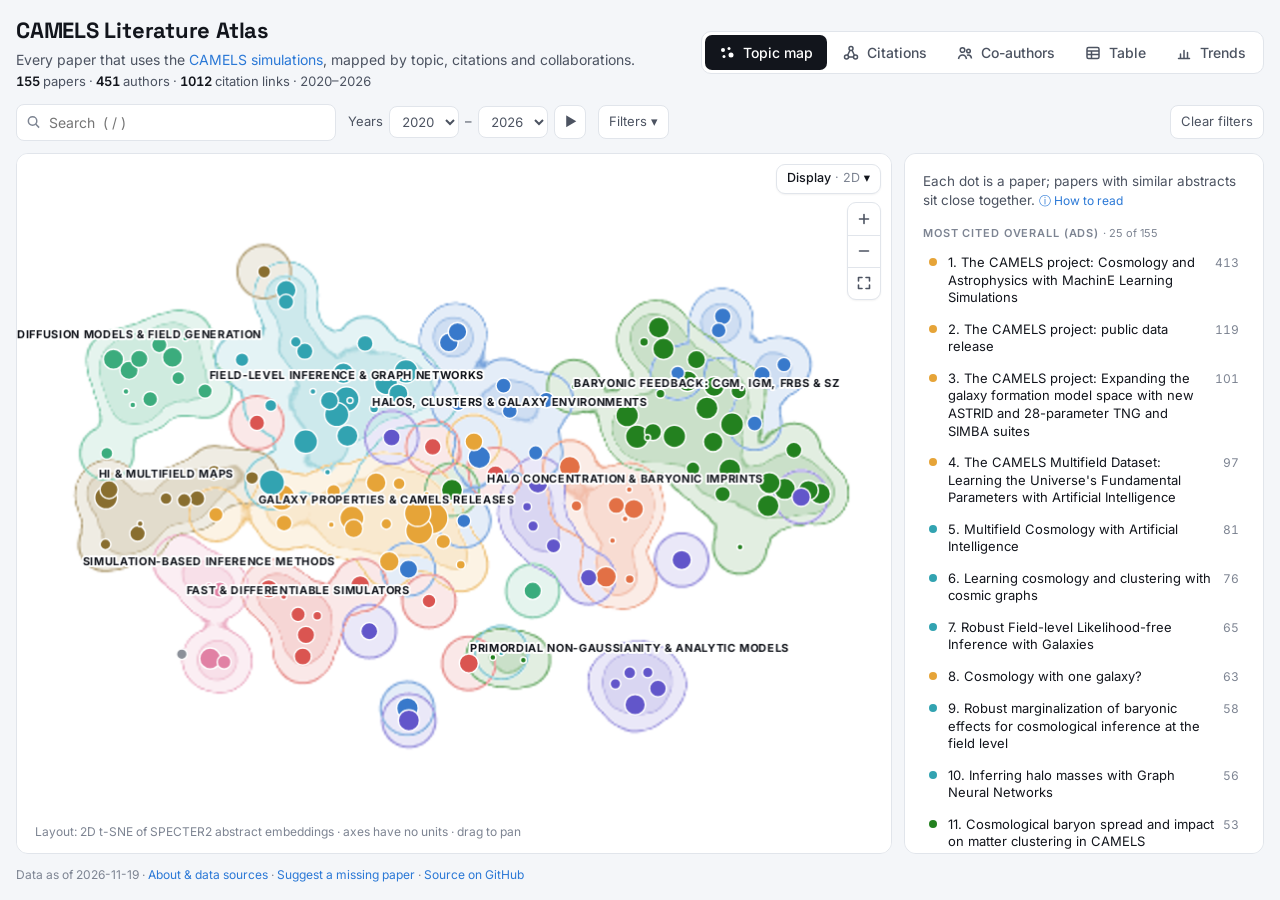
==== commit 6afce102: "Update twice a month and hand tagging of new papers to Claude The job now runs on the 1st and 15th o" ====
--- a/index.html
+++ b/index.html
@@ -1163,7 +1163,7 @@
 $('foot').innerHTML = `Data as of ${D.fetched} · <button class="linkbtn" id="aboutbtn" type="button">About &amp; data sources</button> · <a href="${missingUrl()}" target="_blank" rel="noopener">Suggest a missing paper</a> · <a href="https://github.com/franciscovillaescusa/camels-atlas" target="_blank" rel="noopener">Source on GitHub</a>`;
 $('about-body').innerHTML = `
   <h3>What this is</h3>
-  <p>Every entry on the <a href="https://camels.readthedocs.io/en/latest/publications.html" target="_blank" rel="noopener">CAMELS publications page</a> (${P.length} papers and theses), shown as a topic map, a citation network, a co-author network and a table. The site is rebuilt automatically every week.</p>
+  <p>Every entry on the <a href="https://camels.readthedocs.io/en/latest/publications.html" target="_blank" rel="noopener">CAMELS publications page</a> (${P.length} papers and theses), shown as a topic map, a citation network, a co-author network and a table. The site is rebuilt automatically twice a month.</p>
   <h3>Data sources</h3>
   <ul>
     <li><b>Titles, abstracts, authors, dates:</b> arXiv; for entries without an arXiv ID, NASA ADS or the publications page itself. Theses without a known date get a year estimated from their position in the list (marked as estimated).</li>
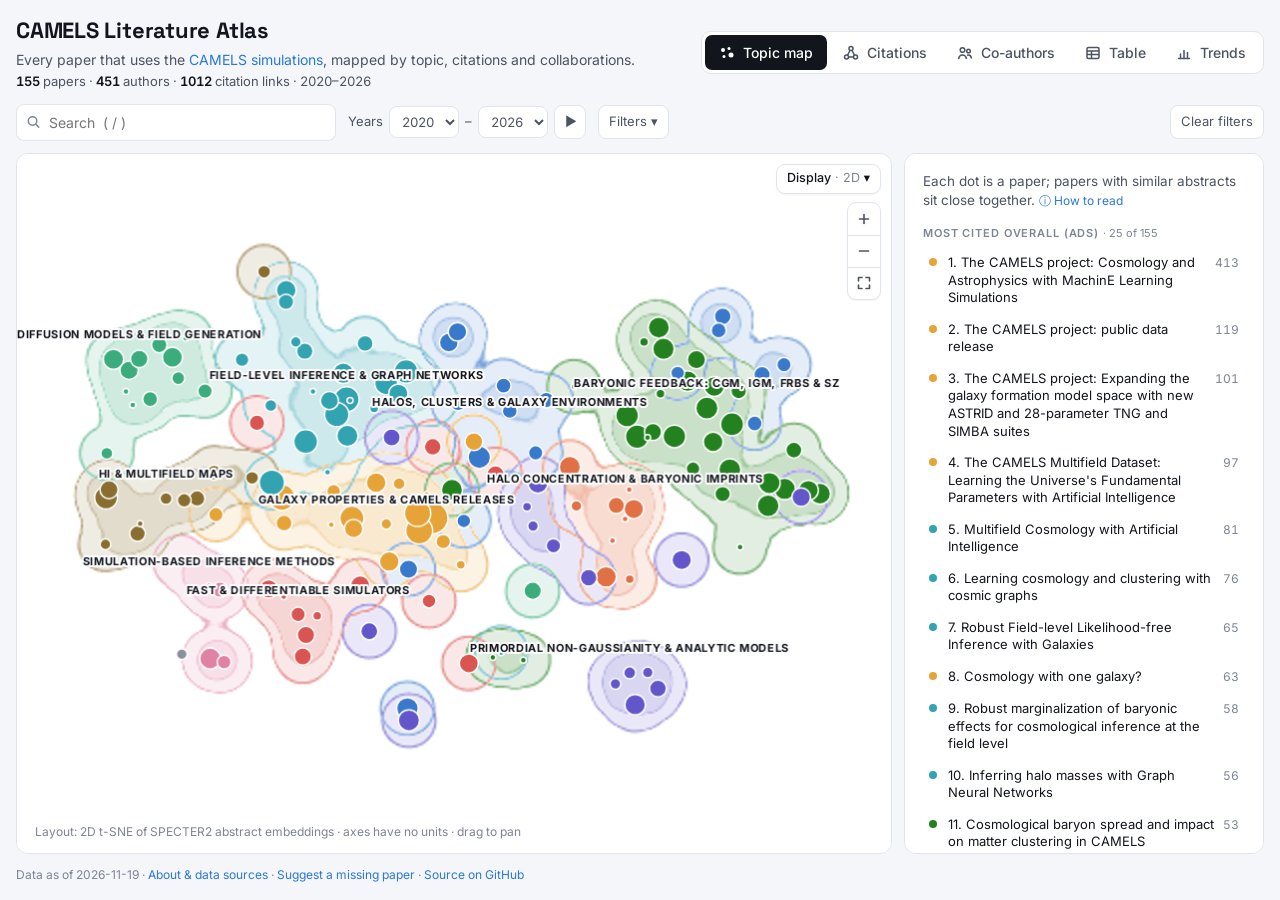
==== commit 567431bc: "Keep small co-author teams together in the co-author map Links between authors who share only one pa" ====
--- a/index.html
+++ b/index.html
@@ -350,7 +350,7 @@
   <div id="about-body"></div>
 </dialog>
 
-<script type="application/json" id="atlas-data">{"topics":["HI & multifield maps","Baryonic feedback: CGM, IGM, FRBs & SZ","Simulation-based inference methods","Primordial non-Gaussianity & analytic models","Fast & differentiable simulators","Diffusion models & field generation","Halos, clusters & galaxy environments","Galaxy properties & CAMELS releases","Field-level inference & graph networks","Halo concentration & baryonic imprints","Unassigned (new papers)"],"topicsShort":["HI & multifield","Baryonic feedback","SBI methods","Primordial NG","Fast simulators","Diffusion models","Halos & clusters","Galaxy properties","Field-level inference","Halo concentration","Unassigned"],"authors":["A. Cuceu","A. Kremin","A. Meisner","A. de la Macorra","Aaron B. Pearlman","Aaron Ouellette","Adam E. Lanman","Adrian E. Bayer","Aizhan Akhmetzhanova","Akshat Gupta","Alba Vega Alonso Tetilla","Aleksandra Ćiprijanović","Alessio Spurio Mancini","Alex A. Saoulis","Alexander Theis","Alice E. Matthews","Alice P. Curtin","Alice Pisani","Alina Sabyr","Alvio Renzini","Amanda Butler Contreras","Amanda Lue","Amy Smith","Ana M. G. Ferreira","Ana Maria Delgado","Andrea Lapi","Andrea Ravenni","Andrea Roncoli","Andrina Nicola","Anirvan Sengupta","Anna Ogorzalek","Annalisa Pillepich","Anne Moore","Anshul Kumar","Arnab Lahiry","Arnab Sarkar","Arne Thomsen","Aseem Paranjape","Atsushi J. Nishizawa","Aurel Schneider","Aurora Simionescu","Austen Gabrielpillai","Ayush Bharti","B. A. Weaver","B. M. Gaensler","Barnabás Póczos","Benjamin D. Oppenheimer","Benjamin Horowitz","Benjamin Joachimi","Benjamin Wandelt","Benjamin Zhang","Bingxiao Xu","Bitao Wang","Biwei Dai","Blakesley Burkhart","Bonny Y. Wang","Boon Kiat Oh","Boryana Hadzhiyska","Bradley W. Meyers","Brian Nord","C. Lamman","Caio B. de S. Nascimento","Calvin Leung","Cami Delgado","Camilla Pacifici","Canpo Su","Carolina Cuesta-Lazaro","Caroline Heneka","Caterina Doglioni","Chaitanya Chawak","ChangHoon Hahn","Charita Dellaporta","Charles C. Margossian","Chiara M. F. Mingarelli","Chihway Chang","Chirag Modi","Chloe Neufeld","Christian Kragh Jespersen","Christian Pedersen","Christina Kreisch","Christine Jones","Christopher C. Lovell","Christopher Carr","Christopher Marsden","Congyao Zhang","Cora Dvorkin","Core Francisco Park","Crescenzo Tortora","César Hernández-Aguayo","D. Bianchi","D. Brooks","D. Huterer","D. Schlegel","D. Sprayberry","Daisuke Nagai","Daniel Anglés-Alcázar","Daniel Bilsborrow","Daniel Foreman-Mackey","Daniel Roberts","David B. Robinson","David N. Spergel","David Vallés-Pérez","David W. Hogg","Davide Piras","Deaglan J. Bartlett","Debora Sijacki","Denise Lanzieri","Derek Inman","Desika Narayanan","Dhayaa Anbajagane","Digvijay Wadekar","Dingyi Zhao","Dionysios Karagiannis","Divij Sharma","Douglas P. Finkbeiner","Duncan Farrah","Dylan Nelson","E. Branchini","E. Chaussidon","E. Gaztañaga","E. Sanchez","Elena Giusarma","Elena Hernandez-Martinez","Elena Hernandez-Martınez","Elena Rasia","Eli Visbal","Elisa J. Gao","Elisabeth Krause","Ely Kerman","Emanuele Fondi","Emily Moser","Enikő Regős","Eric J. Baxter","Erwin T. Lau","Eugene Churazov","F. Prada","Fabio Fontanot","Fabrizio Gentile","Faizan G. Mohammad","Federica Ricci","Federico Bianchini","Federico Marinacci","Feng Yuan","Florian List","Francesco Shankar","Francesco Sinigaglia","Francisco Villaescusa-Navarro","François Lanusse","François Mernier","François-Xavier Briol","G. Gutierrez","G. Rossi","G. Tarlé","Gabriel Jung","Gabriel Kronberger","Gabriele Parimbelli","Gabriella Contardo","Gabriella De Lucia","Gilbert Holder","Giovanni Covone","Giulio Fabbian","Giulio Scelfo","Greg L. Bryan","Guido Cupani","H. K. Herrera-Alcantar","H. Zou","Hao Fu","Haochen Wang","Harrison Cook","Harry Desmond","Helen Shao","Henryk Haniewicz","Houjun Mo","I. Pérez-Ràfols","Ildar I. Khabibullin","Irina Zhuravleva","Isabel Medlock","J. Aguilar","J. Andrew Casey-Clyde","J. Colin Hill","J. E. Forero-Romero","J. Xavier Prochaska","James Kwon","James M. Sullivan","James O. Baldwin","Jean-Luc Starck","Jens Chluba","Ji-hoon Kim","Jiaming Pan","Jing Dou","Jo Dunkley","Joachim Harnois-Déraps","Jochen Weller","Joel Leja","Joel N. Bregman","John F. Wu","John K. Nino","John ZuHone","Jonathan Mercedes-Feliz","Joop Schaye","Jordan Krywonos","Jose Manuel Zorrilla Mantilla","Jose Manuel Zorrilla Matilla","Josh Borrow","Joshua S. Speagle","Joyce Caliendo","Juan Pablo Alfonzo","Jun-Young Lee","Jupiter Ding","K. J. Kwon","Kai Lehman","Kai Wang","Kaitlyn Shin","Kartheik Iyer","Karthik Mahesh Varadarajan","Katarina Kraljic","Kaze W. K. Wong","Kendrick Smith","Kentaro Nagamine","Kenzie Nimmo","Kevin Bandura","Khee-Gan Lee","Kito Liao","Kiyoshi W. Masui","Klaus Dolag","Kritti Sharma","Kunal Bhatia","Kunyao Zhao","L. Le Guillou","L. Raul Abramo","L. Samushia","L. Y. Aaron Yung","Labiba Zahin","Lars Hernquist","Laura Sommovigo","Laurence Perreault-Levasseur","Lawrence K. Saul","Leah Bigwood","Leander Thiele","Lehman H. Garrison","Leon V. E. Koopmans","Leslie K. Hunt","Liam Connor","Licia Verde","Lluis Mas-Ribas","Lordrick A. Kahinga","Lucia A. Perez","Luis C. Ho","Luis Fernando Machado Poletti Valle","Lukas Kammerer","Lumen Boco","M. Ishak","M. Landriau","M. Manera","M. Silvestrini","Maggie Voetberg","Manuel Arnés-Curto","Marc Huertas-Company","Marco Baldi","Marco Gatti","Marguerite Pierre","Mariangela Bernardi","Mark Vogelsberger","Martin Bourne","Maryam Hussaini","Masaya Yamamoto","Matteo Viel","Matthew C. Johnson","Matthew Gebhardt","Matthew Ho","Matthieu Schaller","Mattias Lazda","Mauricio Reyes-Hurtado","Mauro Rigo","Mawson W. Sammons","Max E. Lee","Maxim Markevitch","Megan Pirecki","Megan Taylor Tillman","Mehrabul Islam","Melanie Habouzit","Meredith Powell","Michael Eickenberg","Michael Kovač","Michele Liguori","Michelle Ntampaka","Miguel Arana-Catania","Mihir Kulkarni","Milena Valentini","Miles Cranmer","Ming Sun","Mohammad S. Mirakhor","Mohammadreza Ayromlou","Moritz Münchmeyer","Mufan Shao","N. Palanque-Delabrouille","Naomi Gluck","Naomi Saphra","Natalí S. M. de Santi","Nayantara Mudur","Neal Dalal","Neerav Kaushal","Nhut Truong","Niall Jeffrey","Nianyi Chen","Nicholas Battaglia","Nicholas Kern","Nicola Menci","Nicola R. Napolitano","Nicolas Cerardi","Nicolas Echeverri","Nicolas Echeverri Rojas","Nicolas Payot","Niklas Wahlström","Nina Gusinskaia","Ningyuan Huang","Norbert Werner","O. Lahav","Olive Ross","Oliver H. E. Philcox","Oliver Hahn","Omar Yehia","Orsolya E. Kovács","P. Doel","P. Martini","Pablo Araya-Araya","Pablo Lemos","Pablo Villanueva-Domingo","Patricia Iglesias-Navarro","Paul Torrey","Pedro G. Ferreira","Pengjie Zhang","Peter Melchior","Philipp Pilar","Pranjal R. S.","Premvijay Velmani","Priyanka Chakraborty","Priyanka Singh","Qi Guo","Qiusheng Gu","R. Henry Liu","R. Joyce","R. Miquel","Rachel Cleveland","Rachel S. Somerville","Rahul Kannan","Ralph P. Kraft","Raul E. Angulo","Richard Stiskalek","Robert McGibbon","Robert Reischke","Roberto Maiolino","Roberto Trotta","Romain Teyssier","Romeel Dave","Ronniy C. Joseph","Roy Friedman","Rupert A. C. Croft","Rüdiger Pakmor","S. Ahlen","S. BenZvi","S. Gontcho A Gontcho","S. Nadathur","Sadegh Khochfar","Safkat Zahir","Sagan Sutherland","Sambatra Andrianomena","Sammy Sharief","Sandro Tacchella","Satvik Mishra","Serafina Di Gioia","Sergio Contreras","Sergio Martin-Alvarez","Sheng-Chieh Lin","Shihui Zang","Shion Andrew","Shirley Ho","Shivam Pandey","Shurui Lin","Shy Genel","Siddharth Mishra-Sharma","Simeon Bird","Simon D. M. White","Simone Ferraro","Sophie Koudmani","Soumak Maitra","Sownak Bose","Stefania Amodeo","Stefano Cristiani","Stefano Ettori","Steffen Hagstotz","Stephanie Tonnesen","Stephen A. Walker","Suchetha Cooray","Sultan Hassan","Sunil Simha","Susana Planelles","Sven Krippendorf","T. Claybaugh","Tanner Sether","Tasnim Zaman","The LSST Dark Energy Science Collaboration","Thomas J. Elliott","Tiago Castro","Tianyi Li","Tilman Tröster","Tiziana Di Matteo","Tjitske K. Starkenburg","Tobias Grubenmann","Ulrich P. Steinwandel","Uros Seljak","Valentina La Torre","Valerio Busillo","Veronica Biffi","Vicent Quilis","Victoria Ono","Vid Iršič","Vikram Ravi","Violeta Gonzalez-Perez","Volker Springel","W. J. Percival","Waleed Mouhali","Wentao Luo","William J. Roper","William Laplante","William R. Coulton","William R. Forman","Xavier Corap","Xavier Sims","Xiaohu Yang","Xiaowen Zhang","Xingye Zhu","Yang Wang","Yash Gondhalekar","Yashar Hezaveh","Yin Li","Yingjie Peng","Yongseok Jo","Yu-Chen Wang","Yuanyuan Su","Yueying Ni","Yuga Hikida","Yukun Liu","Yuri Oku","Yurii Kvasiuk","Zarin Tasnim","Zeyu Gao","Zoltan Haiman","Ákos Bogdán","Ángel Chandro-Gómez","Óscar Monllor-Berbegal"],"papers":[{"id":"2610.40218","t":"Celia: Catalog Embeddings Learned from cosmologIcal simulAtions","ab":"Cosmological hydrodynamical simulations connect observed galaxies to cosmology and the physics of galaxy formation. Each simulation is expensive, and different codes model galaxy formation in different ways. We present Celia (Catalog Embeddings Learned from cosmologIcal simulAtions), a self-supervised foundation model that maps catalogs of subhalos and their galaxy properties to an embedding vector for the purposes of compression and organization of astrophysical and large-scale structure information. Celia is pretrained without parameter labels on the IllustrisTNG, SIMBA and Astrid suites of CAMELS and their N-body counterparts, by reconstructing masked subhalo properties and predicting the representations of a teacher network. Simple linear models fitted to the embeddings recover $Ω_{\\mathrm m}$ with $R^2=0.999$, and $σ_8$ and both supernova-feedback amplitudes with $R^2\\geq0.97$, in all three suites. The embeddings translate well to out-of-distribution simulations such as Swift-EAGLE, a code that Celia never saw. A linear model fitted on the three training codes predicts its $Ω_{\\mathrm m}$ with a correlation coefficient $r=0.985$, and linear models fitted on 20 labeled simulations reach $r\\geq0.94$ for $Ω_{\\mathrm m}$, $σ_8$ and a supernova-feedback amplitude. We decompose the variation among the simulations of each suite into principal components of the embedding, and simple power laws of the simulation parameters describe the leading components. Celia gives simulated galaxy catalogs a shared coordinate system for simulation-based inference, emulation, the comparison of galaxy-formation models, the detection of physical degeneracies and the discovery of new astrophysical probes.","abx":0,"nw":0,"d":"2026-10-29","dq":0,"y":2026,"au":[430,269,33,406,357,45],"c":0,"cs":0,"bib":"2026arXiv261040218Z","v":"","lk":"arXiv:2610.40218","url":"https://arxiv.org/abs/2610.40218","doi":"","tg":{"s":["IllustrisTNG","SIMBA","Astrid","N-body (dark matter only)","Swift-EAGLE"],"d":["Halo & galaxy catalogs"],"m":["Other ML"],"u":[]},"x":-0.1208,"yy":0.3077,"p3":[0.1008,0.3478,-0.0991],"sim":{"k":"e","l":[[137,0.955],[61,0.953],[9,0.95],[2,0.95],[118,0.949]]},"c3":[94.16,-23.7,-85.0],"c2":[98.72,23.06],"k":8,"r":[24,30,35,41,53,61,63,70,96,102,105,107,114,115,118,122,131,137,141,142,148,154],"rm":0},{"id":"2610.37825","t":"Probing Cosmology with Diffusion Models: Memorization, Generalization, and Parameter Estimation","ab":"Diffusion models are increasingly used as surrogates for expensive cosmological simulations, but simple metrics like reconstruction fidelity do not guarantee a surrogate can be trusted for scientific inference. To explore this, we train diffusion models on HI fields from the CAMELS IllustrisTNG simulations and test how three properties change with training-set size: memorization of individual training examples, agreement with one- and two-point statistics (the pixel-value distribution and the power spectrum), and estimation of cosmological parameters from the generated fields. At fixed model size, generative models trained with smaller, less diverse training data produced memorized samples. While this is a well known phenomenon, we show that this leads to miscalibrated parameter densities for cosmological inference tasks. At fixed size, there is a training set size with enough information content to enable a model to generalize, at which point posterior density estimation with neural surrogates can be well-calibrated. We demonstrate that a neural surrogate can therefore pass visual, one-point and power-spectrum convergence tests while still resulting in overconfident parameter estimation in a cosmological inference pipeline. Thus, tests of model generalization should be an additional check for inference pipelines adopting neural surrogates.","abx":0,"nw":0,"d":"2026-10-27","dq":0,"y":2026,"au":[188,306],"c":0,"cs":0,"bib":"2026arXiv261037825P","v":"","lk":"arXiv:2610.37825","url":"https://arxiv.org/abs/2610.37825","doi":"","tg":{"s":["IllustrisTNG"],"d":["2D maps","Power spectra & summary statistics"],"m":["Generative models","Simulation-based inference"],"u":[]},"x":-0.1627,"yy":0.9276,"p3":[-0.6254,-0.083,0.0511],"sim":{"k":"e","l":[[80,0.95],[28,0.943],[83,0.943],[128,0.942],[17,0.942]]},"c3":[-160.94,-26.48,-110.81],"c2":[-195.12,1.46],"k":5,"r":[80,90,128,148],"rm":0},{"id":"2610.33955","t":"FastPM: Fast Pretrained Model for Cosmological Simulation-Based Inference","ab":"Modern cosmology increasingly relies on large ensembles of expensive simulations to model the non-linear Universe and extract information from upcoming surveys. However, generating high-fidelity simulations---whether gravity-only N-body or full hydrodynamical---requires substantial computational resources. In this work, we demonstrate that transfer learning from fast low-fidelity simulations can dramatically reduce the cost of training machine learning models, in particular for simulation-based inference (SBI). We train a Fast Pretrained Model (FastPM) on a set of Fast Particle-Mesh (FastPM) simulations to infer $Ω_m$ and $σ_8$ from the power spectrum, and finetune on a smaller set of high-fidelity CAMELS N-body and hydrodynamical simulations. To reach a fixed posterior accuracy, the pretrained model requires only 5--15\\% of the high-fidelity simulations compared to the number of simulations needed when training on CAMELS alone, reducing the total training simulation compute cost, including that of the pretraining simulations, by up to an order of magnitude in CPU hours. Remarkably, the gains persist for the total matter power spectrum of full hydrodynamical simulations: although FastPM contains no baryonic physics, pretraining on FastPM runs that together cost less than a single hydrodynamical simulation still reduces the total training simulation compute by a factor of $\\sim$5. Moreover, pretraining on more accurate FastPM runs yields more accurate posteriors than training on CAMELS alone achieves with any number of simulations we consider. These results demonstrate that transfer learning from fast simulations is a simple and powerful route to high-fidelity SBI, and highlight the promise of simulation-based foundation models in cosmology.","abx":0,"nw":0,"d":"2026-10-24","dq":0,"y":2026,"au":[265,7],"c":0,"cs":0,"bib":"2026arXiv261033955Y","v":"","lk":"arXiv:2610.33955","url":"https://arxiv.org/abs/2610.33955","doi":"","tg":{"s":["N-body (dark matter only)","CAMELS (suite not stated)","Non-CAMELS simulations"],"d":["Power spectra & summary statistics"],"m":["Simulation-based inference"],"u":[]},"x":-0.4966,"yy":0.2662,"p3":[-0.2573,0.3083,0.0127],"sim":{"k":"e","l":[[53,0.963],[92,0.962],[9,0.955],[154,0.953],[0,0.95]]},"c3":[-39.47,78.29,-90.19],"c2":[-80.93,86.61],"k":4,"r":[47,53,54,58,88,142,154],"rm":0},{"id":"2610.10741","t":"Feedback-Conditional 3D Reconstruction of Cosmic Baryons with Flow Matching","ab":"The complex relationship between galaxies and diffuse gas at large scales depends strongly on astrophysical feedback and cosmology. The dispersion measure (DM) of Fast Radio Bursts (FRBs) is a column of cosmic baryon density and is dominated by the intergalactic medium, which is not necessarily captured by traditional halo model prescriptions. We introduce a generative model to reconstruct 3D gas density fields from galaxy surveys, including redshift space distortions. The probabilistic model is trained on the CAMELS50 simulation suite (IllustrisTNG) and learns to predict the posterior distribution of gas fields conditioned on stellar mass-weighted galaxy density, cosmological parameters, the minimum stellar mass threshold for the galaxy sample, and the baryon suppression power spectrum as a measure of baryonic feedback. Our method uses the 3D gas reconstruction to estimate per-sightline FRB DMs and their posteriors. We validate the model on test boxes by showing agreement between predicted and true DM across individual lines of sight and the overall DM distribution. The model generalizes to a box size $\\sim$\\,4$^3$ times larger in volume than the training boxes and can cover the volumes spanned by cosmological FRB sightlines. The model's 3D gas density predictions vary with input power spectrum and feedback scenarios, offering an inference path to constrain feedback models from FRBs and other probes such as X-rays, the SZ effect, and weak lensing.","abx":0,"nw":0,"d":"2026-10-07","dq":0,"y":2026,"au":[264,8,66,242],"c":0,"cs":0,"bib":"2026arXiv261010741H","v":"","lk":"arXiv:2610.10741","url":"https://arxiv.org/abs/2610.10741","doi":"","tg":{"s":["IllustrisTNG"],"d":["3D fields","Halo & galaxy catalogs","Synthetic observables"],"m":["Generative models"],"u":[]},"x":-0.3636,"yy":-0.4304,"p3":[-0.3413,-0.1186,0.3434],"sim":{"k":"e","l":[[11,0.95],[12,0.95],[83,0.949],[35,0.948],[144,0.945]]},"c3":[-93.67,-55.86,8.49],"c2":[-115.87,-59.07],"k":1,"r":[17,38,46,56,57,73,83,88,94,128,154],"rm":0},{"id":"2610.03946","t":"Baryonic Imprints on DM Halos: characterizing the full concentration-mass probability distribution with CAMELS","ab":"The halo concentration, which represents the distribution of matter within a halo, is a vital tool for modeling the matter distribution on scales ranging from megaparsecs to sub-kiloparsecs. While significant progress has been made on connecting the impact of astrophysics on the mean concentration as a function of halo mass, the same connection to higher moments of the concentration distribution remains far less explored. We employ the IllustrisTNG runs in the CAMELS simulation suite to simultaneously quantify the astrophysics and cosmology dependence of the first four moments of the concentration-mass relation; the mean, the scatter, the skewness, and the kurtosis. We use normalizing flows to model the concentration distribution as a function of halo mass, redshift, and six cosmological/astrophysical parameters. We focus on the mass range $M_{\\rm vir} \\in [10^{11}, 10^{14.5}] M_{\\odot}/h$, and the redshift range $z \\in [0, 1]$. All higher-order moments exhibit a mass-dependent sensitivity to both astrophysics and cosmology. The behavior in dark matter-only simulations follows the known effects of active mergers and of tidal stripping in smaller halos. Once galaxy formation is included, the scatter shows non-monotonic behavior at the Milky Way (MW) mass-scale, and the amplitude of this behavior is strongly influenced by the baryon fraction and supernovae (SNe) feedback parameters. The skewness has a large sensitivity to the baryon fraction as well and is mostly insensitive to the other parameters, while the kurtosis follows the behavior set by the skewness. Results for the ASTRID simulation suite show similar behavior as that of IllustrisTNG. The cosmology and astrophysics dependence of these higher-order moments impact analyses that are sensitive to the full distribution of the concentration-mass relation, particularly for halos at/below the MW mass scale.","abx":0,"nw":0,"d":"2026-10-02","dq":0,"y":2026,"au":[126,109],"c":0,"cs":0,"bib":"2026arXiv261003946G","v":"","lk":"arXiv:2610.03946","url":"https://arxiv.org/abs/2610.03946","doi":"","tg":{"s":["IllustrisTNG"],"d":["Halo & galaxy catalogs"],"m":["Normalizing flows"],"u":[]},"x":0.208,"yy":-0.4918,"p3":[0.3458,-0.0881,0.4333],"sim":{"k":"e","l":[[5,0.965],[95,0.963],[124,0.962],[84,0.948],[89,0.941]]},"c3":[121.2,-71.44,-14.02],"c2":[108.35,-74.33],"k":9,"r":[107,115,124,154],"rm":0},{"id":"2610.03544","t":"Baryonic Imprints on DM Halos: the concentration-mass relation and its dependence on 28 model parameters in the CAMELS suite","ab":"The evolution of baryons in halos, as well as their gravitational impact on the total-matter phase space, has a rich phenomenology and is vital in answering many questions in both cosmology and astrophysics. We use the CAMELS simulation suite to quantify the impact of twenty-three different galaxy formation parameters/processes (as well as five cosmological parameters) on the concentration--mass relation, $c_{\\rm vir}$ - $M_{\\rm vir}$, which characterizes the radial density distribution in halos. We construct a simulation-informed nonlinear model for concentration as a function of halo mass, redshift, and twenty-eight cosmological/astrophysical parameters. This is done using 2048 simulations of the IllustrisTNG galaxy formation model from the CAMELS suite. We extract the imprints of galaxy formation across a wide range in mass $M_{\\rm vir} \\in [10^{11}, 10^{14.5}]$ $M_{\\odot}/h$ and in redshift $z \\in [0, 3]$, finding clear mass- and redshift-dependent features in each of the different feedback mechanisms. From our measurements, we construct a three-component phenomenological model that can include astrophysical imprints in the concentration--mass relation in a fast and simple manner.","abx":0,"nw":0,"d":"2026-10-02","dq":0,"y":2026,"au":[63,109],"c":0,"cs":0,"bib":"2026arXiv261003544D","v":"","lk":"arXiv:2610.03544","url":"https://arxiv.org/abs/2610.03544","doi":"","tg":{"s":["IllustrisTNG"],"d":["Halo & galaxy catalogs"],"m":["Emulators & regression ML"],"u":["Emulators & regression ML"]},"x":0.1269,"yy":-0.5177,"p3":[0.3459,-0.059,0.5405],"sim":{"k":"e","l":[[124,0.985],[95,0.976],[4,0.965],[14,0.95],[84,0.949]]},"c3":[143.6,-66.51,36.77],"c2":[157.28,-83.32],"k":9,"r":[95,107,115,123,124,154],"rm":0},{"id":"2027NewA..13002638B","t":"Gas reservoirs predict future galaxy growth beyond halo assembly history in CAMELS","ab":"Does a galaxy's gas content tell us anything about its future growth once its dark-matter halo history is already known?","abx":1,"nw":0,"d":"2026-11-15","dq":0,"y":2026,"au":[226],"c":0,"cs":0,"bib":"2027NewA..13002638B","v":"New Astronomy","lk":"New Astronomy","url":"https://ui.adsabs.harvard.edu/abs/2027NewA..13002638B/abstract","doi":"10.1016/j.newast.2026.102638","tg":{"s":["IllustrisTNG","SIMBA"],"d":["Halo & galaxy catalogs","Merger trees"],"m":["Emulators & regression ML"],"u":["Emulators & regression ML"]},"x":0.4056,"yy":-0.2215,"p3":[0.3898,-0.405,0.1714],"sim":{"k":"w","l":[[42,0.207],[121,0.197],[31,0.193],[29,0.164],[62,0.163]]},"c3":[-68.57,60.05,67.68],"c2":[-47.92,-114.98],"k":1,"r":[154],"rm":0},{"id":"2026ApJ..1008..242M","t":"Multiscale Rotational-Compressive Organization in Cosmological Baryonic Flows","ab":"Recent cosmological simulations show that baryonic matter in the cosmic web develops shocks, filamentary accretion flows, shear layers, and rotational structures.","abx":1,"nw":0,"d":"2026-09","dq":0,"y":2026,"au":[421],"c":0,"cs":0,"bib":"2026ApJ..1008..242M","v":"Astrophysical Journal","lk":"The Astrophysical Journal","url":"https://ui.adsabs.harvard.edu/abs/2026ApJ..1008..242M/abstract","doi":"10.3847/1538-4357/ae9bba","tg":{"s":["IllustrisTNG","SIMBA"],"d":["3D fields"],"m":["No ML"],"u":[]},"x":0.1967,"yy":-0.849,"p3":[-0.0338,-0.2956,0.2451],"sim":{"k":"e","l":[[65,0.923],[32,0.921],[89,0.92],[107,0.92],[144,0.917]]},"c3":[-59.21,-24.32,98.3],"c2":[-24.87,-127.7],"k":1,"r":[154],"rm":0},{"id":"2610.00725","t":"Emulation of the Halo Mass Function with Neural Networks","ab":"The abundance of galaxy clusters as a function of mass --- the halo mass function (HMF) --- depends strongly on cosmological parameters. Large-scale simulations are computationally expensive, motivating emulators that interpolate simulation outputs. We present a neural network emulator that maps cosmological and astrophysical parameters, halo mass, and redshift directly to a cumulative count of halos above the input mass, avoiding the information loss inherent to binning and to the functional or PCA-based data reduction used in prior emulators. Each emulator prediction is accompanied by a self-estimated error, expressed in units of Poisson shot noise, that the network learns to predict alongside the halo count itself --- giving every output a built-in confidence metric. We validate the emulator with leave-one-out tests on three simulation suites --- the N-body MassiveNus suite and the hydrodynamical CAMELS IllustrisTNG and SIMBA suites --- spanning a range of box sizes, redshifts, sub-grid physics, and softwares. Of all the held-out predictions ($1.2\\times 10^6$ in total), 88\\% have model bias at or below shot noise and 99.9\\% are within $3\\times$ shot noise. The only significant high-error tail is in MassiveNus, where the predicted model bias flags 76\\% of predictions exceeding $3\\times$ shot noise; the remaining number of high error predictions is comparable to the number expected from shot noise alone. This emulator is publicly available and can be trained on other simulation suites making it a flexible HMF tool that can be used for cosmological and astrophysical inference.","abx":0,"nw":0,"d":"2026-09-30","dq":0,"y":2026,"au":[318,305],"c":0,"cs":0,"bib":"2026arXiv261000725R","v":"","lk":"arXiv:2610.00725","url":"https://arxiv.org/abs/2610.00725","doi":"","tg":{"s":["IllustrisTNG","SIMBA","Non-CAMELS simulations"],"d":["Halo & galaxy catalogs"],"m":["Emulators & regression ML"],"u":[]},"x":0.1944,"yy":0.1324,"p3":[0.3765,0.0125,0.0468],"sim":{"k":"e","l":[[117,0.957],[84,0.955],[146,0.953],[138,0.952],[137,0.949]]},"c3":[52.88,148.81,-3.54],"c2":[18.86,210.59],"k":8,"r":[142],"rm":0},{"id":"2609.23982","t":"The CAMELS-CROCODILE Simulation Suite: A New Cosmology--Astrophysics Playground for Machine Learning","ab":"We present CAMELS-CROCODILE, a suite of cosmological hydrodynamic simulations that extends the CAMELS framework with the \\gadget{} smoothed particle hydrodynamics code and the Osaka feedback model. As a companion to the IllustrisTNG-based second-generation CAMELS suite, it provides an independent implementation of the baryonic physics that shapes galaxies, the intergalactic medium, and large-scale structure, broadening the range of subgrid models over which machine-learning (ML) inference can be marginalized and tested. The suite comprises $25$ and $50Mpc/h$ boxes organized into one-parameter, cosmic-variance, and Sobol-sequence sets that vary $26$ cosmological and astrophysical parameters around a fiducial Osaka model. We describe the simulation design and validate the suite against benchmarks and other CAMELS suites. Compared with IllustrisTNG, the fiducial model suppresses the matter power spectrum by only a few per cent, against up to ${\\sim}27\\%$ at $z=0$, and forms stars with similar efficiency below $10^{12.2} M_\\odot/h$ but up to $2.5$ times more efficiently in group-scale halos, both consistent with weaker AGN feedback. We also present the stellar and black hole bias and the Ly$α$ absorption around galaxies. As a first ML application, we apply a graph neural network trained on IllustrisTNG galaxy catalogs, with frozen weights, to CAMELS-CROCODILE. It fails to recover $Ω_{\\rm m}$ and $σ_8$ and returns overconfident posteriors, mainly for simulations containing more galaxies than any in its training set; within that range $Ω_{\\rm m}$ is recovered with an error only $1.5$ times the in-distribution value. These results underline the need to train and test ML inference across physically distinct galaxy formation models.","abx":0,"nw":0,"d":"2026-09-21","dq":0,"y":2026,"au":[218,443,38,207,146,379,95],"c":0,"cs":0,"bib":"2026arXiv260923982N","v":"","lk":"arXiv:2609.23982","url":"https://arxiv.org/abs/2609.23982","doi":"","tg":{"s":["CROCODILE"],"d":["Particle snapshots","Power spectra & summary statistics"],"m":["No ML"],"u":[]},"x":-0.0557,"yy":0.0243,"p3":[0.0298,0.1068,-0.0052],"sim":{"k":"e","l":[[154,0.969],[115,0.963],[137,0.96],[142,0.96],[84,0.959]]},"c3":[-107.01,109.08,194.76],"c2":[-258.83,80.32],"k":7,"r":[],"rm":1},{"id":"2609.19295","t":"Reconstructing the Projected Dark Matter Field across 0.1-100 Mpc Scales from the SDSS Survey","ab":"Dark matter sets the gravitational environment in which galaxies form and evolve, but cannot be observed directly. We present a conditional diffusion model that reconstructs the projected dark matter density field from the galaxy stellar-mass density field for direct application to galaxy surveys. The model is trained on CAMELS and validated on the independent IllustrisTNG300-1 simulation. Halo masses inferred from the reconstructed projected-aperture measurements agree well with the corresponding true values, with a scatter below 0.2 dex. On 100 kpc scales, reconstructed surface densities show a typical scatter of ~0.3 dex in the regime most relevant for observations. We apply the model to SDSS galaxies with $M_\\star\\ge10^9\\,M_\\odot$ in a contiguous low-redshift region. Averaging over 100 stochastic realizations, we reconstruct and publicly release a projected dark matter field covering $90\\times90\\,(h^{-1}\\mathrm{Mpc})^2$ with a pixel size of $0.097\\,h^{-1}\\mathrm{Mpc}$. This pixel area corresponds to the characteristic projected area of halos with masses of ~$10^{10.6}\\,h^{-1}\\,M_\\odot$. The map reveals the multiscale projected cosmic web, including cluster-scale overdensities, filaments and voids. Projected-aperture masses are statistically consistent with SDSS group-catalog masses, while the derived halo mass function broadly matches mock-catalog expectations. The reconstructed projected potential places Coma in one of the deepest wells and near a convergence region of the inferred projected acceleration field, suggesting that the reconstruction retains both local overdensities and coherent large-scale projected gravitational structure. This work shows that diffusion-based dark matter reconstruction can be applied to real galaxy surveys, enabling halo-mass- and spatially resolved dark-matter-environment-based studies of galaxy evolution in SDSS and future wide-area surveys.","abx":0,"nw":0,"d":"2026-09-16","dq":0,"y":2026,"au":[227,436,111,429,247,211,189,446,339,442,351,172,19,65,52,438,51,142,431],"c":0,"cs":0,"bib":"2026ApJ..1010L..17Z","v":"Astrophysical Journal Letters","lk":"arXiv:2609.19295","url":"https://arxiv.org/abs/2609.19295","doi":"10.3847/2041-8213/aea8fe","tg":{"s":["CAMELS (suite not stated)","Non-CAMELS simulations"],"d":["2D maps"],"m":["Generative models"],"u":[]},"x":0.049,"yy":0.8401,"p3":[-0.4149,-0.1175,0.087],"sim":{"k":"e","l":[[83,0.948],[94,0.936],[67,0.934],[46,0.929],[35,0.926]]},"c3":[-57.63,-27.35,-75.28],"c2":[-64.7,52.6],"k":5,"r":[46,83,115,142,148,150],"rm":0},{"id":"2609.10710","t":"BINDing the lightcone: A suite of astrophysical ray-traced weak lensing and SZ maps","ab":"Recent multiwavelength observations of galaxy group and cluster gas suggest stronger baryonic feedback than our best-calibrated hydrodynamical simulations produce, while modeling this feedback remains a primary source of uncertainty in Stage-IV weak-lensing (WL) analyses. We present a suite of ray-traced maps generated with BIND (Baryonic INpainting with Deep learning), a conditional flow-matching model that paints baryonic mass and gas thermodynamics onto the halos of dark-matter-only simulations, and which was developed in a companion paper. Applied to IllustrisTNG300-Dark and ray-traced, we generate convergence, optical depth, and Compton-$y$ maps at five source redshifts, each with $1000$ pseudo-independent realizations. We build lightcones across a 256-node Sobol sequence spanning the thirty-dimensional IllustrisTNG galaxy formation prior, with individual parameter variations and at the fiducial model. In validation, the maps match those built from the IllustrisTNG300 halos to within LSST-Y10-like precision for a range of WL statistics. Across the prior, the response to feedback exceeds Stage-IV statistical precision by more than an order of magnitude on small scales, and different statistics respond to different model sectors: galactic winds control the WL power spectrum and gas auto- and cross-spectra, while the stellar initial mass function slope and AGN parameters shape the morphological statistics (PDF, peaks, minima, and Minkowski functionals). Finally, we find that the response of statistics can be compressed into seven halo properties which linearly predict a range of WL and SZ statistics. We publicly release the maps, statistics, and model tables.","abx":0,"nw":0,"d":"2026-09-09","dq":0,"y":2026,"au":[275,379,447,162,57],"c":0,"cs":0,"bib":"2026arXiv260910710L","v":"","lk":"arXiv:2609.10710","url":"https://arxiv.org/abs/2609.10710","doi":"","tg":{"s":["IllustrisTNG","Non-CAMELS simulations"],"d":["2D maps","Synthetic observables"],"m":["Generative models"],"u":[]},"x":-0.3941,"yy":-0.3483,"p3":[-0.162,-0.0448,0.2616],"sim":{"k":"e","l":[[12,0.972],[3,0.95],[9,0.946],[144,0.946],[84,0.943]]},"c3":[72.72,40.02,62.29],"c2":[63.14,-11.6],"k":1,"r":[17,30,57,84,88,122,123,154],"rm":0},{"id":"2609.10709","t":"BIND (Baryonic INpainting with Deep learning): A Field-level Emulator for Galaxy Groups and Clusters","ab":"Baryonic feedback is a dominant source of systematic uncertainty for upcoming weak-lensing surveys, but current tools for modeling its effect rely on spherical approximations and density profiles calibrated almost entirely on two-point statistics. We introduce BIND (Baryonic INpainting with Deep learning), a conditional flow-matching model that learns a field-level mapping from dark-matter-only halos to their hydrodynamical counterparts. BIND is trained on halos from the 1024 paired hydrodynamical and dark-matter-only simulations of the CAMELS $50\\,h^{-1}\\,\\mathrm{Mpc}$ SB35 suite and samples dark matter, gas, and stellar mass fields over redshift across the full 35-dimensional $Λ$CDM and IllustrisTNG galaxy formation parameter space. BIND recovers dark matter, gas, and stellar masses at the percent level, reproduces azimuthally averaged profiles to $\\lesssim10\\%$ at all radii, and matches halo shape distributions with high fidelity. The learned parameter dependence captures the rank correlations between the generated fields and the subgrid parameters, and the field-level response to individual parameter variations is recovered in both sign and morphology. Halo mass is never supplied as conditioning, yet the baryon fraction, stellar-to-halo mass relation, inter-component scaling relations, and the joint covariance of their residuals are all reproduced. We finally show that, applied halo-by-halo to a $(50\\,h^{-1}\\,\\mathrm{Mpc})^3$ $N$-body volume with $512^3$ particles, BIND reproduces the projected matter power spectrum suppression to the accuracy ceiling set by pasting in the hydrodynamical halos themselves, in minutes on one GPU. We release the trained BIND models and all generated halos as open-source tools. A companion paper extends BIND to thermodynamic fields and non-Gaussian weak-lensing statistics.","abx":0,"nw":0,"d":"2026-09-09","dq":0,"y":2026,"au":[275,379,447,162,81,57],"c":0,"cs":0,"bib":"2026arXiv260910709L","v":"","lk":"arXiv:2609.10709","url":"https://arxiv.org/abs/2609.10709","doi":"","tg":{"s":["IllustrisTNG","N-body (dark matter only)"],"d":["3D fields","Halo & galaxy catalogs","Profiles"],"m":["Generative models"],"u":[]},"x":-0.3715,"yy":-0.3643,"p3":[-0.208,0.0358,0.2577],"sim":{"k":"e","l":[[11,0.972],[3,0.95],[9,0.945],[35,0.939],[8,0.938]]},"c3":[17.69,31.24,75.44],"c2":[0.65,10.04],"k":8,"r":[17,28,30,35,65,68,75,80,83,84,86,88,115,142,154],"rm":0},{"id":"2609.09504","t":"Inductive Biases in Field-Level Cosmological Inference from Galaxy Catalogs","ab":"We perform field-level likelihood-free inference of the matter density parameter $Ω_m$ from simulated galaxy catalogs using machine learning models with differing inductive biases. Using hydrodynamic simulations from CAMELS, we examine how observable choice and architecture govern cosmological information extraction. We consider galaxy positions and line-of-sight peculiar velocities, separately and jointly, and compare permutation-invariant Deep Sets, implemented with either multilayer perceptrons (MLPs) or Kolmogorov-Arnold Networks (KANs), to graph neural networks (GNNs), which explicitly encode spatial relations. We test in-distribution and out-of-distribution (OOD) performance across simulations with different subgrid galaxy-formation prescriptions. Deep Sets infer $Ω_m$ from velocities alone with mean relative errors of approximately $18\\%$ in-distribution and $\\sim25\\%$ OOD, with KANs and MLPs achieving comparable performance. In contrast, the same set-based approach does not yield useful $σ_8$ predictions in either in-distribution or cross-suite tests. Adding positions does not improve Deep Sets, while GNNs infer $Ω_m$ with mean relative errors of about $10\\%$ in-distribution and $10$--$17\\%$ OOD. These results indicate that peculiar velocities provide the dominant source of $Ω_m$ information for set-based models in this setting, while spatial information is most effectively used by architectures that explicitly encode galaxy-galaxy relations. Because the velocity inputs are exact simulated peculiar velocities, applications to survey data will require validation under realistic velocity-measurement noise, selection effects, and survey geometry.","abx":0,"nw":0,"d":"2026-09-08","dq":0,"y":2026,"au":[184,379,146],"c":0,"cs":0,"bib":"2026ApJ..1010..203B","v":"Astrophysical Journal","lk":"arXiv:2609.09504","url":"https://arxiv.org/abs/2609.09504","doi":"10.3847/1538-4357/aea400","tg":{"s":["CAMELS (suite not stated)"],"d":["Halo & galaxy catalogs"],"m":["Graph neural networks","Simulation-based inference","Other ML"],"u":[]},"x":0.0696,"yy":0.4457,"p3":[0.2062,0.3787,-0.1881],"sim":{"k":"e","l":[[99,0.962],[118,0.96],[137,0.96],[9,0.954],[33,0.951]]},"c3":[19.42,-16.19,-107.52],"c2":[-15.65,90.07],"k":8,"r":[115,118,137,142,148,154],"rm":0},{"id":"2609.00807","t":"Baryonic feedback suppression of the matter power spectrum: a three-parameter fitting formula and its single-parameter reduction","ab":"Baryonic feedback can suppress matter clustering by $\\sim 10\\%$ at $k\\sim 1h$/Mpc and $z\\sim 1$, and is therefore a major source of systematic errors in weak lensing cosmology. We investigate this effect through the ratio $S(k,z)\\equiv P_{\\rm hydro}(k,z)/P_{\\rm DMO}(k,z)$ measured in the FLAMINGO, IllustrisTNG, and Illustris hydrodynamical simulation suites, together with the one-parameter-at-a-time (1P) variation runs of CAMELS-TNG and CAMELS-SIMBA. We present a three-parameter fitting formula that reproduces all but one of these runs with maximum error less than $0.03$ (and typical error less than $0.01$) at $k\\leq 3h/$Mpc and $z\\leq 2$; the only exception is a run with unrealistically low $Ω_m=0.1$. Each of the three parameters ($B_0$, $n$, and $a$) has a clear physical interpretation: $B_0$ sets the characteristic scale of the suppression at $z=0$, corresponding to a gas particle displacement scale of $B_0^{1/2}$; $n$ sets the suppression floor $(1-Ω_b/Ω_m)^n$; and $a$ sets the redshift $z_B$ at which the suppression peaks. Furthermore, we find that $B_0$ and $z_B$ are significantly correlated for most runs. Also, $n\\simeq 1$ for FLAMINGO, TNG and CAMELS-TNG. For these simulations, the description reduces to a single parameter formula with maximum error less than $0.03$. The formulas remain accurate at max$(|ΔS|)<0.03$ (and typical error less than $0.01$) for cosmologies well away from the calibration cosmology, spanning the range $Ω_m\\in [0.2,0.5]$, $Ω_b\\in [0.029,0.069]$ and $σ_8\\in [0.6,1.0]$. These results imply that, despite the diversity of baryonic physics implementations, an accurate description of $S(k,z)$ requires at most three effective degrees of freedom. Therefore the impact of feedback on weak lensing cosmology can in principle be mitigated internally without significant loss of cosmological constraining power.","abx":0,"nw":0,"d":"2026-09-01","dq":0,"y":2026,"au":[331],"c":0,"cs":0,"bib":"2026arXiv260900807Z","v":"","lk":"arXiv:2609.00807","url":"https://arxiv.org/abs/2609.00807","doi":"","tg":{"s":["IllustrisTNG","SIMBA","Non-CAMELS simulations"],"d":["Power spectra & summary statistics"],"m":["No ML"],"u":[]},"x":0.0557,"yy":-0.5118,"p3":[0.2415,0.0197,0.4136],"sim":{"k":"e","l":[[5,0.95],[124,0.946],[88,0.946],[50,0.941],[95,0.941]]},"c3":[18.77,60.93,39.04],"c2":[-16.39,-47.75],"k":9,"r":[17,41,88,115,142,154],"rm":0},{"id":"2607.18229","t":"Breaking the $f_{\\text{NL}}$--$b_φ$ degeneracy with the time evolution of tracer number counts","ab":"Constraining local primordial non-Gaussianity through scale-dependent bias requires an accurate determination of the PNG bias parameter $b_φ$, which is completely degenerate with $f_\\mathrm{NL}$ in the galaxy power spectrum. The standard universality relation predicts $b_φ$ from the linear bias, but breaks down for realistic galaxy populations due to PNG assembly bias. The time evolution estimator offers a promising alternative, inferring $b_φ$ from the redshift evolution of tracer number counts. We test it against the separate universe estimator using the IllustrisTNG and SIMBA suites of CAMELS. Our main contribution is to demonstrate that the estimator can be extended to realistic observer-frame photometric selections, provided correction factors derivable from the galaxy SEDs are applied to account for luminosity-distance dimming and $K$-corrections. We further show that physical evolution not directly tracing the growth of matter fluctuations can also be corrected under assumptions about the star formation history: magnitude cuts require correcting for passive stellar fading, after which agreement with the separate universe estimator is restored. This establishes the robustness of the time evolution estimator of PNG bias with realistic survey selections, paving the way to future applications with real data.","abx":0,"nw":0,"d":"2026-07-20","dq":0,"y":2026,"au":[61,300],"c":2,"cs":0,"bib":"2026arXiv260718229N","v":"","lk":"arXiv:2607.18229","url":"https://arxiv.org/abs/2607.18229","doi":"","tg":{"s":["IllustrisTNG","SIMBA"],"d":["Halo & galaxy catalogs","Synthetic observables"],"m":["No ML"],"u":[]},"x":-0.2414,"yy":-0.7666,"p3":[0.1455,0.2949,0.2889],"sim":{"k":"e","l":[[22,0.945],[60,0.938],[9,0.933],[16,0.933],[14,0.929]]},"c3":[-15.83,-87.59,46.01],"c2":[-2.54,-105.55],"k":3,"r":[17,22,25,60,93,154],"rm":0},{"id":"2606.10024","t":"Learning the Universe with cosmological rescaling of merger trees and semi-analytic galaxy formation models","ab":"Learning cosmology from galaxy surveys requires large suites of simulations spanning the cosmological and astrophysical parameter space, yet hydrodynamical simulations of galaxy formation remain prohibitively expensive. Semi-analytic models offer an inexpensive, physically grounded alternative, but still require halo merger trees from $N$-body simulations, and densely sampling cosmological parameters in sufficient volume remains expensive. We address this by extending cosmological rescaling to operate directly on merger trees and applying it in the $Ω_{\\rm m}$-$σ_8$ plane, running the Santa Cruz semi-analytic model for galaxy formation on the rescaled trees to produce galaxy populations across new cosmological and astrophysical parameters at negligible additional cost. A novel halo-profile-based correction, controlled by a single free parameter, suppresses systematic bias in rescaled halo masses to below the per cent level. We apply the method to parameter estimation of $Ω_{\\rm m}$ and $σ_8$ given either the stellar mass function or the two-point correlation function, finding that as few as 64, and potentially fewer, base $N$-body simulations, rescaled to $\\sim1000$ training samples, match the accuracy of 750 dedicated $N$-body simulations; rescaling to 3200 realisations improves the prediction of $Ω_{\\rm m}$ by $\\sim25\\%$. Rescaling all merger trees from a single CAMELS-SAM $N$-body simulation costs $\\sim0.1$ CPUh, compared to several thousand CPUh to run the simulation itself. We demonstrate a practical route to obtaining predictions of galaxy summary statistics across cosmological and astrophysical parameters, even with a relatively small number of base $N$-body simulations.","abx":0,"nw":0,"d":"2026-06-08","dq":0,"y":2026,"au":[348,246,379,344,347,371],"c":1,"cs":0,"bib":"2026ApJ..1007..112S","v":"Astrophysical Journal","lk":"arXiv:2606.10024","url":"https://arxiv.org/abs/2606.10024","doi":"10.3847/1538-4357/ae878b","tg":{"s":["CAMELS-SAM","N-body (dark matter only)"],"d":["Merger trees","Halo & galaxy catalogs"],"m":["Simulation-based inference"],"u":["Simulation-based inference"]},"x":0.0369,"yy":-0.2495,"p3":[0.1697,0.2088,0.3439],"sim":{"k":"e","l":[[84,0.959],[24,0.958],[138,0.952],[33,0.951],[2,0.95]]},"c3":[37.68,-21.63,-72.07],"c2":[21.94,-38.48],"k":3,"r":[53,70,115,138,154],"rm":0},{"id":"2606.10038","t":"Learning the Universe with the 2nd Generation of CAMELS: Varying 35 parameters of the IllustrisTNG model in (50Mpc/h)^3 boxes","ab":"We present a new set of 1,192 cosmological simulations as part of the CAMELS project, in which a space of 35 cosmological, astrophysical, and numerical parameters is explored around the fiducial IllustrisTNG model. The volume of each of these simulations is (50Mpc/h)^3, eight times larger than that of previous CAMELS simulations. This provides lower sample variance as well as access to more massive halos and more diverse environments. We focus this work on exploring the advantages these differences provide for parameter inference powered by neural networks. We generate training sets based on the matter power spectra, projected maps of the volumes, graphs representing galaxy spatial distributions, and thermodynamical properties of massive halos. We employ multilayer perceptrons, convolutional neural networks, graph neural networks, and Gaussian processes, respectively, to extract information on the simulation parameters from these inputs while comparing systematically to analogous results from our previous generation of (25Mpc/h)^3 simulations. We generally find that the new, larger volumes produce tighter marginal constraints on the parameters, to degrees that vary between the different inputs. The improvements, however, scale more weakly than with the square root of the increase in the amount of data (i.e., physical volume). We interpret this as originating either from information loss due to mode coupling or from complex degeneracies in parameter space. We also discuss the effects on statistics of the intergalactic medium temperature from four new parameters that are varied in these simulations, which control the amplitude and timing of the ionizing background radiation. We publicly release the simulation outputs and ancillary data at https://camels.readthedocs.io.","abx":0,"nw":0,"d":"2026-06-08","dq":0,"y":2026,"au":[379,437,56,278,275,207,122,81,428,54,218,95,146],"c":6,"cs":0,"bib":"2026arXiv260610038G","v":"","lk":"arXiv:2606.10038","url":"https://arxiv.org/abs/2606.10038","doi":"","tg":{"s":["IllustrisTNG"],"d":["Particle snapshots","Power spectra & summary statistics","2D maps","Halo & galaxy catalogs","Profiles"],"m":["CNN","Graph neural networks","Emulators & regression ML"],"u":[]},"x":-0.1567,"yy":-0.0767,"p3":[0.1452,0.0162,-0.1831],"sim":{"k":"e","l":[[154,0.961],[9,0.959],[84,0.949],[115,0.949],[149,0.949]]},"c3":[77.47,43.58,-27.59],"c2":[-8.56,-13.32],"k":7,"r":[29,30,41,47,52,63,68,76,84,107,115,118,122,131,137,138,139,143,148,149,154],"rm":0},{"id":"2605.28516","t":"Conservative neural posterior estimation via distributionally robust training","ab":"Simulation-based inference with neural posterior estimation (NPE) often yields overconfident and unreliable posteriors under limited simulation budgets. To address this, we propose DRO-NPE, a distributionally robust approach that replaces the standard NPE objective with a worst-case loss over a Wasserstein ambiguity set. We introduce KL-based metrics for miscoverage and miscalibration, and use these to show that the DRO-NPE objective controls overfitting and reduces posterior overconfidence. Our method is tractable, parallelisable, and readily integrates with standard normalising flows. Across benchmark SBI tasks, DRO-NPE consistently improves coverage and calibration, while narrowing the gap between empirical and population NPE loss, leading to more reliable inference in low-simulation regimes.","abx":0,"nw":0,"d":"2026-05-27","dq":0,"y":2026,"au":[424,441,71,149,42],"c":0,"cs":0,"bib":"2026arXiv260528516L","v":"arXiv.org","lk":"arXiv:2605.28516","url":"https://arxiv.org/abs/2605.28516","doi":"10.48550/arXiv.2605.28516","tg":{"s":["CAMELS (suite not stated)"],"d":[],"m":["Simulation-based inference","Normalizing flows"],"u":["CAMELS (suite not stated)"]},"x":-0.5614,"yy":0.4726,"p3":[-0.3321,0.5322,-0.2444],"sim":{"k":"e","l":[[51,0.925],[53,0.916],[110,0.906],[71,0.905],[43,0.904]]},"c3":[-0.14,108.36,-19.93],"c2":[18.65,167.66],"k":2,"r":[51,53,142,154],"rm":0},{"id":"2605.26210","t":"Field-level multi-tracers simulation-based inference of cosmological parameters from 3D maps","ab":"Extracting maximum cosmological information from current and upcoming large-scale structure data requires going beyond summary statistics as currently used in likelihood-based inference. Simulation-Based Inference (SBI) promises to enable the exploitation of field-level information and the rich physics of modern hydrodynamical simulations. We develop a proof-of-concept SBI pipeline to explore its potential to constrain the cosmological parameters $\\{Ω_{\\rm m}, σ_8\\}$ from galaxy number counts, neutral hydrogen (HI) intensity mapping and their combination. We use neural emulators trained on full hydrodynamical simulations to generate galaxy and HI maps from fast, approximate dark matter simulations. Combined with neural posterior estimation, this enables the estimation of cosmological parameters while marginalizing over astrophysical effects. We perform inference both on the power spectrum and on representations derived from field-level 2D or 3D maps, comparing results from each probe and the combination of both tracers, and assessing the impact of data compression and multi-tracers information on cosmological constraints. Combining galaxy and HI fields improves constraints with respect to single-tracer cases by a factor 2 to 7 in terms of a Figure of Merit describing the joint precision on cosmological parameters, depending on the tracer/configuration. Moving from summary statistics to field-level inference leads to a consistent gain in constraining power of about a factor 3, with 3D maps providing the most precise and well-calibrated posteriors. This gain in precision is robust even when astrophysical parameters are marginalized over. Further developments (including realistic survey effects and improvements in emulators' faithfulness) will enable the application of this analysis pipeline to upcoming surveys.","abx":0,"nw":0,"d":"2026-05-25","dq":0,"y":2026,"au":[161,369,273,352,266],"c":2,"cs":0,"bib":"2026arXiv260526210S","v":"","lk":"arXiv:2605.26210","url":"https://arxiv.org/abs/2605.26210","doi":"","tg":{"s":["CAMELS (suite not stated)","N-body (dark matter only)"],"d":["3D fields","2D maps","Power spectra & summary statistics"],"m":["Simulation-based inference","Generative models"],"u":[]},"x":0.1762,"yy":0.5512,"p3":[-0.1834,0.4851,-0.0686],"sim":{"k":"e","l":[[72,0.954],[13,0.947],[2,0.946],[58,0.946],[149,0.945]]},"c3":[-133.0,50.45,-68.9],"c2":[-162.22,80.28],"k":8,"r":[23,28,38,54,87,88,90,129,147,148,150,154],"rm":0},{"id":"title:physicsinformedvariationalautoencodersforcosmologicalfieldreconstructionandparam","t":"Physics-Informed Variational Autoencoders for Cosmological Field Reconstruction and Parameter Inference","ab":"","abx":0,"nw":0,"d":"2026","dq":1,"y":2026,"au":[232,445,400,279,364],"c":0,"cs":2,"bib":"","v":"","lk":"BS thesis","url":"https://dspace.bracu.ac.bd/items/5c545635-ac27-4307-8f29-825f61ca067c","doi":"","tg":{"s":["CAMELS (suite not stated)"],"d":["2D maps"],"m":["Generative models"],"u":["CAMELS (suite not stated)","2D maps","Generative models"],"n":"No abstract available: tags guessed from the title only; please check."},"x":-0.1887,"yy":0.8934,"p3":[-0.5685,0.2034,0.0033],"sim":{"k":"w","l":[[90,0.184],[80,0.14],[127,0.103],[36,0.1],[76,0.087]]},"c3":[-130.92,7.71,210.63],"c2":[-204.33,-159.99],"k":5,"r":[],"rm":1},{"id":"2026MLS&T...7c5014G","t":"BOA constrictor: a Mamba-based lossless compressor for scientific data","ab":"The petabyte-scale data generated by high energy physics (HEP) experiments presents a significant storage challenge.","abx":1,"nw":0,"d":"2026-05-20","dq":0,"y":2026,"au":[9,68,402],"c":2,"cs":0,"bib":"2026MLS&T...7c5014G","v":"Machine Learning: Science and Technology","lk":"Machine Learning: Science and Technology","url":"https://ui.adsabs.harvard.edu/abs/2026MLS%26T...7c5014G/abstract","doi":"10.1088/2632-2153/ae64a9","tg":{"s":["CAMELS (suite not stated)"],"d":["Particle snapshots"],"m":["Other ML"],"u":["CAMELS (suite not stated)","Particle snapshots"]},"x":-0.7718,"yy":0.4574,"p3":[-0.3354,0.2308,-0.0631],"sim":{"k":"e","l":[[105,0.903],[38,0.897],[28,0.896],[53,0.893],[27,0.883]]},"c3":[20.37,6.08,27.67],"c2":[31.84,33.51],"k":10,"r":[115,142,154],"rm":0},{"id":"2604.21790","t":"Informative Priors on Primordial Non-Gaussianity Bias $b_φ$ From Galaxy Formation","ab":"Constraining primordial non-Gaussianity via its scale-dependent imprint on galaxy clustering requires knowledge of the bias parameter $b_φ$, which is exactly degenerate with $f^{\\rm{loc}}_{\\rm{NL}}$ at leading order. To break this degeneracy, current analyses adopt the relation $\\left(b_φ = 2δ_c\\left(b_1 - 1\\right)\\right)$ based on the assumption of a universal mass function. This relation is known to break down for physically motivated galaxy selections, introducing systematic errors in the inferred $f^{\\rm{loc}}_{\\rm{NL}}$ that scale directly with the assumed $b_φ$ prior. We present a framework to construct physically motivated, observation-conditioned priors on $b_φ$ by marginalizing over galaxy formation uncertainties. We use the CAMELS-SAM simulation suite, augmented by separate Universe simulations, to measure galaxy formation observables, like the stellar mass function (SMF) and the stellar-to-halo mass relationship (SHMR), and $b_φ$ across a range of galaxy formation parameters. From these measurements, we construct a distribution of $b_φ$ conditioned on observations, and we select our galaxy sample to resemble the DESI Emission Line Galaxy (ELG) sample. Conditioning on the SMF or SHMR decreases $σ_{b_φ}$ from $0.69$ to $0.08$ and $0.02$ respectively -- reductions of $88\\%$ and $97\\%$ -- with consistent results when conditioning on the observed data directly. Despite substantial shifts in the galaxy formation posteriors driven by known SC-SAM discrepancies at high halo masses, the resulting $b_φ$ distributions remain mutually consistent across all observables. The SMF and SHMR are found to carry sufficient constraining power to reduce the galaxy formation uncertainty in $b_φ$ relevant for $f^{\\rm{loc}}_{\\rm{NL}}$ inference with next-generation spectroscopic surveys","abx":0,"nw":0,"d":"2026-04-23","dq":0,"y":2026,"au":[32,246,127],"c":3,"cs":0,"bib":"2026arXiv260421790M","v":"","lk":"arXiv:2604.21790","url":"https://arxiv.org/abs/2604.21790","doi":"","tg":{"s":["CAMELS-SAM"],"d":["Halo & galaxy catalogs","Power spectra & summary statistics"],"m":["No ML"],"u":[]},"x":-0.2643,"yy":-0.7204,"p3":[0.287,0.2805,0.3809],"sim":{"k":"e","l":[[138,0.945],[15,0.945],[25,0.942],[95,0.941],[16,0.94]]},"c3":[20.15,-66.71,-73.67],"c2":[17.2,27.82],"k":3,"r":[131,138,142,154],"rm":0},{"id":"2603.13011","t":"Simulation-based inference from the Lyman-alpha forest 1D power spectrum with CAMELS","ab":"We perform for the first time full simulation-based inference on the Lyman-$α$ forest 1D power spectrum. In particular, we consider the prediction of the Lyman-$α$ forest $P_{\\rm 1D}(k)$ at $2.0<z<3.5$ from the CAMELS cosmological hydrodynamic simulations run with the IllustrisTNG and SIMBA galaxy formation models. We train a normalizing flow to perform neural posterior estimation of two cosmological parameters ($Ω_m$ and $σ_8$) and four astrophysical parameters parametrizing supernova and AGN feedback. When training and testing the neural network on the same baryon physics model, the posterior distributions of the cosmological parameters are found to be in excellent agreement with the true parameters values (within $10\\%$ deviations in $\\gtrsim 75\\%$ and $\\gtrsim 90\\%$ of the cases for $Ω_m$ and $σ_8$, and a precision better than $10\\%$ in both), while the astrophysical parameters converge to the prior mean due to the limited probed volume. When training on one model and testing on the other (e.g., training on IllustrisTNG and testing on SIMBA, or viceversa), the performance is significantly worse, both in accuracy and in precision, resulting in a $\\sim 10\\%$ positive bias on the predicted values for $σ_8$. We show that a multi-domain training based on the combination of simulations from both models recovers unbiased constraints, offering an effective solution to cope with the complex problem of the lack of convergence in the predictions from different galaxy formation models. This study represents a promising way forward to constrain cosmology and fundamental physics with the Lyman-$α$ forest with artificial intelligence.","abx":0,"nw":0,"d":"2026-03-13","dq":0,"y":2026,"au":[145,328,266],"c":3,"cs":0,"bib":"2026arXiv260313011S","v":"Physical Review D","lk":"arXiv:2603.13011","url":"https://arxiv.org/abs/2603.13011","doi":"10.1103/3d41-hq97","tg":{"s":["IllustrisTNG","SIMBA"],"d":["Power spectra & summary statistics","Synthetic observables"],"m":["Simulation-based inference","Normalizing flows"],"u":[]},"x":-0.0619,"yy":0.1089,"p3":[0.0788,0.0865,-0.306],"sim":{"k":"e","l":[[9,0.959],[115,0.954],[149,0.954],[154,0.953],[125,0.951]]},"c3":[-9.67,-11.0,-123.93],"c2":[-3.78,45.93],"k":7,"r":[70,96,103,105,141,142,154],"rm":0},{"id":"2602.07651","t":"Cosmology with one galaxy: An analytic formula relating $Ω_{\\rm m}$ with galaxy properties","ab":"Standard cosmological analyses typically treat galaxy formation and cosmological parameter inference as decoupled problems, relying on population-level statistics such as clustering, lensing, or halo abundances. However, classical studies of baryon fractions in massive galaxy clusters have long suggested that gravitationally bound systems may retain cosmological information through their baryonic content. Building on this insight, we present the first analytic and physically interpretable cosmological tracer that links the matter density parameter, $Ω_m$, directly to intrinsic galaxy-scale observables, demonstrating that cosmological information can be extracted from individual galaxies. Using symbolic regression applied to state-of-the-art hydrodynamical simulations from the CAMELS project, we identify a compact functional form that robustly recovers $Ω_m$ across multiple simulation suites (IllustrisTNG, ASTRID, SIMBA, and Swift-EAGLE), requiring only modest recalibration of a small number of coefficients. The resulting expression admits a transparent physical interpretation in terms of baryonic retention and enrichment efficiency regulated by gravitational potential depth, providing a clear explanation for why $Ω_m$ is locally encoded in galaxy properties. Our work establishes a direct, interpretable bridge between small-scale galaxy physics and large-scale cosmology, opening a complementary pathway to cosmological inference that bypasses traditional clustering-based statistics and enables new synergies between galaxy formation theory and precision cosmology.","abx":0,"nw":0,"d":"2026-02-07","dq":0,"y":2026,"au":[222,146,353,298],"c":2,"cs":0,"bib":"2026ApJ..1003..192L","v":"Astrophysical Journal","lk":"arXiv:2602.07651","url":"https://arxiv.org/abs/2602.07651","doi":"10.3847/1538-4357/ae64e3","tg":{"s":["IllustrisTNG","Astrid","SIMBA","Swift-EAGLE"],"d":["Halo & galaxy catalogs"],"m":["Symbolic regression"],"u":[]},"x":-0.0053,"yy":-0.2889,"p3":[0.0066,0.1576,0.3355],"sim":{"k":"e","l":[[16,0.958],[33,0.953],[117,0.952],[84,0.949],[50,0.948]]},"c3":[100.93,-96.85,-53.29],"c2":[124.45,-69.17],"k":3,"r":[61,70,115,141,154],"rm":0},{"id":"2602.12357","t":"Assembly bias and local Primordial non-Gaussianity from DESI DR1 Quasars","ab":"The analysis of the large-scale clustering of quasars (QSO) observed by the Dark Energy Spectroscopic Instrument (DESI) represents a promising avenue for constraining local Primordial non-Gaussianity (PNG), parameterized by $f_{\\rm NL}$. The signal to be constrained is the scale-dependent bias induced in the 2-point clustering of the considered tracer sample. The resulting constraints on $f_{\\rm NL}$, however, are fully degenerate with the local PNG bias parameter $b_φ$, dependent on the assembly bias parameter $p$. Using IllustrisTNG hydrodynamical simulations, we select a QSO sample reflecting the selection criteria and properties of DESI QSOs, and provide a robust prior for $p$, and thus for $b_φ$, building on the findings of Fondi et al. 2024. We find a distribution with mean $\\bar{p}\\simeq1.4$ with weak redshift dependence, stable to selection noise and consistent with the expected recent merger history typical of quasar-hosting halos. By comparing with the CAMELS simulations we demonstrate that this prior is robust to astrophysical assumptions and cosmic variance. Finally, applying this prior to the DESI DR1 dataset, we derive updated constraints on local PNG, obtaining $f_{\\rm NL}=-3.3\\pm9.2$.","abx":0,"nw":0,"d":"2026-02-12","dq":0,"y":2026,"au":[129,243,118,177,359,360,89,90,398,0,3,323,383,180,119,361,150,164,91,251,341,1,317,60,252,228,253,324,2,342,362,295,420,135,173,151,230,120,92,93,152,43,165],"c":2,"cs":0,"bib":"2026JCAP...06..062F","v":"Journal of Cosmology and Astroparticle Physics","lk":"arXiv:2602.12357","url":"https://arxiv.org/abs/2602.12357","doi":"10.1088/1475-7516/2026/06/062","tg":{"s":["IllustrisTNG","Non-CAMELS simulations"],"d":["Halo & galaxy catalogs"],"m":["No ML"],"u":[]},"x":-0.3109,"yy":-0.6974,"p3":[0.3004,0.3002,0.2846],"sim":{"k":"e","l":[[22,0.942],[93,0.926],[16,0.924],[138,0.924],[15,0.924]]},"c3":[4.25,-38.17,77.54],"c2":[-28.7,-97.03],"k":3,"r":[17,93,154],"rm":0},{"id":"2602.15938","t":"Implications of the nanoHertz Gravitational-Wave Background for Galactic Feedback and Massive Black Hole Growth","ab":"We investigate how pulsar timing array (PTA) measurements of the nanoHertz gravitational-wave background (GWB) can constrain models for the growth history of supermassive black holes (SMBHs) and how active galactic nucleus (AGN) and stellar feedback models can affect GWB predictions. Feedback regulates supermassive black hole (SMBH) growth, altering the black hole mass function (BHMF). Using BHMFs drawn from multiple cosmological simulation suites including IllustrisTNG, MillenniumTNG, Simba, and CAMELS, and combining these with a quasar-based SMBH binary population framework, we predict the resulting GWB amplitude under a range of different stellar and AGN feedback prescriptions. We find that the choice of both stellar and AGN feedback models alters the high-mass end of the BHMF and changes the predicted GWB amplitude by up to a factor of 2 for the fiducial simulations and a factor 10 for extreme feedback variations in CAMELS. Models with inefficient or absent AGN feedback produce abundant SMBHs and yield GWB amplitudes consistent with PTA data, yet fail in producing realistic galaxies. Fiducial models of AGN and stellar feedback suppress SMBH growth too much and under-predict the expected signal, an effect which could possibly be mitigated by more realistic black hole seeding and growth prescriptions. The mismatch between the GWB amplitudes predicted by cosmological simulations and that inferred by PTA measurements suggests that SMBH growth is more efficient or occurs earlier than captured by current models. This demonstrates that PTA measurements provide a powerful new probe of not only the SMBH population but also feedback physics.","abx":0,"nw":0,"d":"2026-02-17","dq":0,"y":2026,"au":[278,54,73,178,233,386,131,88],"c":5,"cs":0,"bib":"2026ApJ..1003L..50T","v":"Astrophysical Journal Letters","lk":"arXiv:2602.15938","url":"https://arxiv.org/abs/2602.15938","doi":"10.3847/2041-8213/ae6fbc","tg":{"s":["CAMELS (suite not stated)","Non-CAMELS simulations"],"d":["Halo & galaxy catalogs"],"m":["No ML"],"u":[]},"x":0.3412,"yy":-0.6302,"p3":[0.1415,-0.471,0.2295],"sim":{"k":"e","l":[[86,0.934],[62,0.932],[107,0.929],[132,0.928],[144,0.927]]},"c3":[30.1,-32.69,53.66],"c2":[49.45,21.37],"k":1,"r":[115,130,142,154],"rm":0},{"id":"2602.15951","t":"MadEvolve: Evolutionary Optimization of Cosmological Algorithms with Large Language Models","ab":"We develop a general framework to discover scientific algorithms and apply it to three problems in computational cosmology. Our code, MadEvolve, is similar to Google's AlphaEvolve, but places a stronger emphasis on free parameters and their optimization. Our code starts with a baseline human algorithm implementation, and then optimizes its performance metrics by making iterative changes to its code. As a further convenient feature, MadEvolve automatically generates a report that compares the input algorithm with the evolved algorithm, describes the algorithmic innovations and lists the free parameters and their function. Our code supports both auto-differentiable, gradient-based parameter optimization and gradient-free optimization methods. We apply MadEvolve to the reconstruction of cosmological initial conditions, 21cm foreground contamination reconstruction and effective baryonic physics in N-body simulations. In all cases, we find substantial improvements over the base algorithm. We make MadEvolve and our three tasks publicly available at madevolve.org.","abx":0,"nw":0,"d":"2026-02-17","dq":0,"y":2026,"au":[404,374,293],"c":5,"cs":0,"bib":"2026MLS&T...7d5026L","v":"Machine Learning: Science and Technology","lk":"arXiv:2602.15951","url":"https://arxiv.org/abs/2602.15951","doi":"10.1088/2632-2153/ae7e3b","tg":{"s":["CAMELS (suite not stated)"],"d":["3D fields"],"m":["Other ML"],"u":["CAMELS (suite not stated)","3D fields"]},"x":-0.3281,"yy":-0.1139,"p3":[-0.1846,0.1642,-0.0794],"sim":{"k":"e","l":[[142,0.944],[154,0.943],[92,0.94],[2,0.939],[8,0.939]]},"c3":[-109.7,-15.37,45.7],"c2":[-98.81,-86.23],"k":4,"r":[36,38,154],"rm":0},{"id":"2601.14377","t":"Cosmo-FOLD: Fast generation and upscaling of field-level cosmological maps with overlap latent diffusion","ab":"We demonstrate the capabilities of probabilistic diffusion models to reduce dramatically the computational cost of expensive hydrodynamical simulations to study the relationship between observable baryonic cosmological probes and dark matter at field level and well into the non-linear regime. We introduce a novel technique, Cosmo-FOLD (Cosmological Fields via Overlap Latent Diffusion) to rapidly generate accurate and arbitrarily large cosmological and astrophysical 3-dimensional fields, conditioned on a given input field. We are able to generate TNG300-2 dark matter density and gas temperature fields from a model trained only on ~1% of the volume (a process we refer to as `upscaling'), reproducing both large scale coherent dark matter filaments and power spectra to within 10% for wavenumbers k <= 5 h Mpc^-1. These results are obtained within a small fraction of the original simulation cost and produced on a single GPU. Beyond one and two points statistics, the bispectrum is also faithfully reproduced through the inclusion of positional encodings. Finally, we demonstrate Cosmo-FOLD's generalisation capabilities by upscaling a CAMELS volume of 25 (Mpc h^-1)^3 to a full TNG300-2 volume of 205 (Mpc h^-1)^3$ with no fine-tuning. Cosmo-FOLD opens the door to full field-level simulation-based inference on cosmological scale.","abx":0,"nw":0,"d":"2026-01-20","dq":0,"y":2026,"au":[369,352,266],"c":7,"cs":0,"bib":"2026arXiv260114377M","v":"arXiv.org","lk":"arXiv:2601.14377","url":"https://arxiv.org/abs/2601.14377","doi":"10.48550/arXiv.2601.14377","tg":{"s":["CAMELS (suite not stated)","Non-CAMELS simulations"],"d":["3D fields","Power spectra & summary statistics"],"m":["Generative models"],"u":["CAMELS (suite not stated)"]},"x":-0.1519,"yy":0.8559,"p3":[-0.5286,0.0813,-0.0197],"sim":{"k":"e","l":[[67,0.945],[1,0.943],[80,0.94],[90,0.939],[83,0.938]]},"c3":[-134.82,58.08,-18.35],"c2":[-176.17,46.87],"k":5,"r":[54,83,87,88,129,147,148],"rm":0},{"id":"2601.06290","t":"CAMELS Environments: The Impact of Local Neighbours on Galaxy Evolution across the SIMBA, IllustrisTNG, ASTRID, and Swift-EAGLE Simulations","ab":"Internal feedback from massive stars and active galactic nuclei (AGN) play a key role in galaxy evolution, but external environmental effects can also strongly influence galaxies. We investigate the impact of environment on galaxy evolution, and its dependence on baryonic physics implementation, using Cosmology and Astrophysics with MachinE Learning Simulations (CAMELS) spanning a wide range of stellar and AGN feedback implementations in the SIMBA, IllustrisTNG, ASTRID, and Swift-EAGLE galaxy formation models. We show that satellite galaxies are significantly affected by the environment in all simulation models, with their gas fraction and star formation rate (SFR) suppressed in overdense regions compared to similar mass satellites in underdense environments at $z=0$. Central galaxies are less sensitive to environment but tend to show lower gas fraction and SFR in overdense regions at low stellar mass, transitioning to higher gas fraction and SFR for massive galaxies in higher-density environments. Halo baryon fraction ($f_{\\rm B}$) and circumgalactic medium mass fraction ($f_{\\rm CGM}$) at $z=0$ show clear environmental effects. In SIMBA, low-mass haloes in overdense regions have systematically lower $f_{\\rm B}$ and $f_{\\rm CGM}$ at fixed halo mass, while Swift-EAGLE haloes in overdense regions have systematically higher $f_{\\rm B}$ and $f_{\\rm CGM}$ across the full halo mass range, and IllustrisTNG and ASTRID show opposite trends at the low and high mass ends. Environmental effects can flip at higher redshift, with SFR and $f_{\\rm B}$ increasing with local density in low-mass haloes before quenching at an increasing overdensity threshold. Our results demonstrate that the impact of environment on galaxy evolution depends significantly on galaxy formation model, and higher-density environments can either suppress or enhance star formation depending on galaxy mass and cosmic epoch.","abx":0,"nw":0,"d":"2026-01-09","dq":0,"y":2026,"au":[428,95,56,94,198,176,440,81,146],"c":5,"cs":0,"bib":"2026MNRAS.551g1529S","v":"","lk":"arXiv:2601.06290","url":"https://arxiv.org/abs/2601.06290","doi":"","tg":{"s":["SIMBA","IllustrisTNG","Astrid","Swift-EAGLE"],"d":["Halo & galaxy catalogs"],"m":["No ML"],"u":[]},"x":0.5695,"yy":-0.4718,"p3":[0.2906,-0.5661,0.0337],"sim":{"k":"e","l":[[75,0.967],[109,0.952],[86,0.95],[42,0.95],[68,0.949]]},"c3":[122.44,18.74,31.92],"c2":[136.05,97.38],"k":6,"r":[17,30,65,70,75,84,86,107,109,115,118,122,130,139,141,142,147,150,154],"rm":0},{"id":"2601.06258","t":"Cosmological back-reaction of baryons on dark matter in the CAMELS simulations","ab":"Baryonic processes such as radiative cooling and feedback from massive stars and active galactic nuclei (AGN) directly redistribute baryons in the Universe but also indirectly redistribute dark matter due to changes in the gravitational potential. In this work, we investigate this \"back-reaction\" of baryons on dark matter using thousands of cosmological hydrodynamic simulations from the Cosmology and Astrophysics with MachinE Learning Simulations (CAMELS) project, including parameter variations in the SIMBA, IllustrisTNG, ASTRID, and Swift-EAGLE galaxy formation models. Matching haloes to corresponding N-body (dark matter-only) simulations, we find that virial masses decrease owing to the ejection of baryons by feedback. Relative to N-body simulations, halo profiles show an increased dark matter density in the center (due to radiative cooling) and a decrease in density farther out (due to feedback), with both effects being strongest in SIMBA (> 450% increase at r < 0.01 Rvir). The clustering of dark matter strongly responds to changes in baryonic physics, with dark matter power spectra in some simulations from each model showing as much as 20% suppression or increase in power at k ~ 10 h/Mpc relative to N-body simulations. We find that the dark matter back-reaction depends intrinsically on cosmology (Omega_m and sigma_8) at fixed baryonic physics, and varies strongly with the details of the feedback implementation. These results emphasize the need for marginalizing over uncertainties in baryonic physics to extract cosmological information from weak lensing surveys as well as their potential to constrain feedback models in galaxy evolution.","abx":0,"nw":0,"d":"2026-01-09","dq":0,"y":2026,"au":[268,95,379,94,56,176,198,365,275,428,81,100,354,270,199,146],"c":12,"cs":0,"bib":"2026MNRAS.547ag525G","v":"Monthly notices of the Royal Astronomical Society","lk":"arXiv:2601.06258","url":"https://arxiv.org/abs/2601.06258","doi":"10.1093/mnras/stag525","tg":{"s":["SIMBA","IllustrisTNG","Astrid","Swift-EAGLE","N-body (dark matter only)"],"d":["Halo & galaxy catalogs","Profiles"],"m":["No ML"],"u":[]},"x":0.3865,"yy":-0.4814,"p3":[-0.0465,-0.4256,-0.0404],"sim":{"k":"e","l":[[107,0.958],[75,0.952],[123,0.95],[140,0.947],[77,0.944]]},"c3":[88.43,-23.46,23.96],"c2":[98.99,43.89],"k":1,"r":[29,42,50,59,61,62,65,68,70,72,75,84,86,87,88,97,104,107,108,109,115,118,122,123,126,127,133,137,138,139,140,141,142,147,149,150,152,153,154],"rm":0},{"id":"2512.17964","t":"A Correlation Between Black Hole Mass and Dark Matter Halo Concentration in Cosmological Simulations","ab":"We report the discovery of a positive correlation between supermassive black hole mass and dark matter halo concentration at fixed halo mass in cosmological hydrodynamical simulations. Analyzing central galaxies in TNG100 (N = 18,954), EAGLE (N = 1,522), and CAMELS-TNG (N = 6,664), we find partial correlation coefficients of r = +0.24, +0.34, and +0.66 respectively, all highly significant (p < 10^-10). The correlation is absent in SIMBA (r = +0.01, p = 0.09), which employs a torque-limited black hole accretion model rather than the Bondi-based prescription used by the other simulations. Both TNG and EAGLE exhibit a mass-dependent sign transition: the correlation is negative or null at log(M200/Msun) < 11.5 but strongly positive at higher masses. We interpret this pattern as reflecting the coupling between Bondi accretion rates and central gas density structure: halos with higher concentration have denser cores, enabling more efficient black hole growth at fixed halo mass. The absence of the correlation in torque-limited models supports this interpretation. These results suggest that halo concentration may be a fundamental parameter governing black hole-galaxy coevolution.","abx":0,"nw":0,"d":"2025-12-18","dq":0,"y":2025,"au":[196],"c":2,"cs":0,"bib":"2025arXiv251217964N","v":"","lk":"arXiv:2512.17964","url":"https://arxiv.org/abs/2512.17964","doi":"","tg":{"s":["IllustrisTNG","SIMBA","Non-CAMELS simulations"],"d":["Halo & galaxy catalogs"],"m":["No ML"],"u":[]},"x":0.1005,"yy":-0.3758,"p3":[0.2998,-0.1848,0.2302],"sim":{"k":"e","l":[[84,0.928],[14,0.926],[95,0.925],[115,0.925],[89,0.923]]},"c3":[-52.29,-65.26,92.73],"c2":[-0.16,-132.04],"k":9,"r":[154],"rm":0},{"id":"2511.21881","t":"Intrinsic galaxy alignments in CAMELS simulations and the significant impact of baryon model","ab":"We present a detection of the intrinsic galaxy alignments in the CAMELS suite of hydrodynamic simulations. We find that the alignment amplitude depends significantly on cosmological and supernova feedback parameters - specifically $Ω_m$, $σ_8$, $A_{\\text{SN1}}$, $A_{\\text{SN2}}$- while no dependence on AGN feedback is observed (due to the limited simulation volume $(25\\,h^{-1}\\,\\text{Mpc})^3$). The dependence on $σ_8$ vanishes when projected correlation functions $w_{m+}$ are normalized by matter density correlations $w_{mm}$, consistent with predictions from linear alignment models. We find alignment amplitudes in quiescent galaxies to exceed those in star-forming galaxies by an order of magnitude. Moreover, examining orientation-only correlation functions from ellipticity-normalized galaxies $\\tilde w_{m+}$, we confirm that alignment signals retain sensitivity to supernova feedback across full, star forming, quiescent, and ellipticity-normalized samples. Finally, we find evidence that supernova feedback impacts alignment signals differently in star-forming versus quiescent populations, suggesting that distinct alignment mechanisms operate across galaxy types. Our results offer key insights for understanding galaxy formation and alignment models for future weak gravitational lensing analyses.","abx":0,"nw":0,"d":"2025-11-26","dq":0,"y":2025,"au":[96,303],"c":1,"cs":0,"bib":"2026MNRAS.546ag229B","v":"Monthly notices of the Royal Astronomical Society","lk":"arXiv:2511.21881","url":"https://arxiv.org/abs/2511.21881","doi":"10.1093/mnras/stag229","tg":{"s":["CAMELS (suite not stated)"],"d":["Halo & galaxy catalogs","Power spectra & summary statistics"],"m":["No ML"],"u":[]},"x":-0.023,"yy":-0.6043,"p3":[0.0779,-0.1542,0.1713],"sim":{"k":"e","l":[[88,0.942],[59,0.936],[89,0.935],[107,0.935],[14,0.934]]},"c3":[91.77,29.29,29.23],"c2":[116.68,25.21],"k":9,"r":[123,142,154],"rm":0},{"id":"2512.10222","t":"Galaxy Phase-Space and Field-Level Cosmology: The Strength of Semi-Analytic Models","ab":"Semi-analytic models are a widely used approach to simulate galaxy properties within a cosmological framework, relying on simplified yet physically motivated prescriptions. They have also proven to be an efficient alternative for generating accurate galaxy catalogs, offering a faster and less computationally expensive option compared to full hydrodynamical simulations. In this paper, we demonstrate that using only galaxy $3$D positions and radial velocities, we can train a graph neural network coupled to a moment neural network to obtain a robust machine learning based model capable of estimating the matter density parameters, $Ω_{\\rm m}$, with a precision of approximately 10%. The network is trained on ($25 h^{-1}$Mpc)$^3$ volumes of galaxy catalogs from L-Galaxies and can successfully extrapolate its predictions to other semi-analytic models (GAEA, SC-SAM, and Shark) and, more remarkably, to hydrodynamical simulations (Astrid, SIMBA, IllustrisTNG, and SWIFT-EAGLE). Our results show that the network is robust to variations in astrophysical and subgrid physics, cosmological and astrophysical parameters, and the different halo-profile treatments used across simulations. This suggests that the physical relationships encoded in the phase-space of semi-analytic models are largely independent of their specific physical prescriptions, reinforcing their potential as tools for the generation of realistic mock catalogs for cosmological parameter inference.","abx":0,"nw":0,"d":"2025-12-11","dq":0,"y":2025,"au":[298,146,325,157,136,246,256,418,449,344,403],"c":1,"cs":0,"bib":"2026ApJ..1007...34D","v":"Astrophysical Journal","lk":"arXiv:2512.10222","url":"https://arxiv.org/abs/2512.10222","doi":"10.3847/1538-4357/ae84b4","tg":{"s":["CAMELS-SAM","Astrid","SIMBA","IllustrisTNG","Swift-EAGLE","Non-CAMELS simulations"],"d":["Halo & galaxy catalogs"],"m":["Graph neural networks"],"u":[]},"x":0.1016,"yy":0.2667,"p3":[-0.0005,0.2158,0.1643],"sim":{"k":"e","l":[[137,0.96],[146,0.958],[117,0.956],[131,0.954],[118,0.954]]},"c3":[18.18,-48.31,-161.41],"c2":[20.22,117.56],"k":8,"r":[54,63,96,99,115,117,118,131,137,138,141,142,150,154],"rm":0},{"id":"2512.03038","t":"A new constraint on the $y$-distortion with FIRAS: implications for feedback models in galaxy formation and cosmic shear measurements","ab":"The $y$-type distortion of the blackbody spectrum of the cosmic microwave background radiation probes the pressure of the gas trapped in galaxy groups and clusters. We reanalyze archival data of the FIRAS instrument with an improved astrophysical foreground cleaning technique, and measure a mean $y$-distortion of $\\langle y\\rangle = (1.2\\pm 2.0) \\times 10^{-6}$ ($\\langle y\\rangle\\lesssim 5.2\\times 10^{-6}$ at 95\\% C.L.), a factor of $\\sim 3$ tighter than the original FIRAS results. This measurement directly rules out many models of baryonic feedback as implemented in cosmological hydrodynamical simulations, mostly using information in objects with mass $M\\lesssim 10^{14} {\\rm M}_{\\odot}$. We discuss its implications for the analysis of cosmic shear and kinetic Sunyaev-Zel'dovich effect data, and future spectral distortion experiments.","abx":0,"nw":0,"d":"2025-12-02","dq":0,"y":2025,"au":[160,140,18,179,81,238,100],"c":8,"cs":0,"bib":"2025arXiv251203038F","v":"","lk":"arXiv:2512.03038","url":"https://arxiv.org/abs/2512.03038","doi":"","tg":{"s":["CAMELS (suite not stated)"],"d":["Synthetic observables"],"m":["No ML"],"u":["CAMELS (suite not stated)"]},"x":0.3124,"yy":-0.7381,"p3":[-0.1847,-0.3242,0.3633],"sim":{"k":"e","l":[[132,0.933],[144,0.932],[56,0.921],[3,0.918],[65,0.917]]},"c3":[96.52,-65.67,13.07],"c2":[118.81,-45.78],"k":1,"r":[115,144,154],"rm":0},{"id":"2511.08438","t":"Galactification: painting galaxies onto dark matter only simulations using a transformer-based model","ab":"Connecting the formation and evolution of galaxies to the large-scale structure is crucial for interpreting cosmological observations. While hydrodynamical simulations accurately model the correlated properties of galaxies, they are computationally prohibitive to run over volumes that match modern surveys. We address this by developing a framework to rapidly generate mock galaxy catalogs conditioned on inexpensive dark-matter-only simulations. We present a multi-modal, transformer-based model that takes 3D dark matter density and velocity fields as input, and outputs a corresponding point cloud of galaxies with their physical properties. We demonstrate that our trained model faithfully reproduces a variety of galaxy summary statistics and correctly captures their variation with changes in the underlying cosmological and astrophysical parameters, making it the first accelerated forward model to capture all the relevant galaxy properties, their full spatial distribution, and their conditional dependencies in hydrosimulations.","abx":0,"nw":0,"d":"2025-11-11","dq":0,"y":2025,"au":[377,81,75,49],"c":6,"cs":0,"bib":"2025arXiv251108438P","v":"arXiv.org","lk":"arXiv:2511.08438","url":"https://arxiv.org/abs/2511.08438","doi":"10.48550/arXiv.2511.08438","tg":{"s":["CAMELS (suite not stated)"],"d":["3D fields","Halo & galaxy catalogs"],"m":["Generative models","Other ML"],"u":[]},"x":-0.0632,"yy":0.7244,"p3":[-0.312,0.007,0.2674],"sim":{"k":"e","l":[[33,0.951],[67,0.95],[83,0.948],[3,0.948],[108,0.946]]},"c3":[38.69,-71.69,34.28],"c2":[31.89,-62.54],"k":5,"r":[70,108,115,154],"rm":0},{"id":"2510.26593","t":"Hybrid Physical-Neural Simulator for Fast Cosmological Hydrodynamics","ab":"Cosmological field-level inference requires differentiable forward models that solve the challenging dynamics of gas and dark matter under hydrodynamics and gravity. We propose a hybrid approach where gravitational forces are computed using a differentiable particle-mesh solver, while the hydrodynamics are parametrized by a neural network that maps local quantities to an effective pressure field. We demonstrate that our method improves upon alternative approaches, such as an Enthalpy Gradient Descent baseline, both at the field and summary-statistic level. The approach is furthermore highly data efficient, with a single reference simulation of cosmological structure formation being sufficient to constrain the neural pressure model. This opens the door for future applications where the model is fit directly to observational data, rather than a training set of simulations.","abx":0,"nw":0,"d":"2025-10-30","dq":0,"y":2025,"au":[36,405,147],"c":1,"cs":0,"bib":"2025arXiv251026593T","v":"arXiv.org","lk":"arXiv:2510.26593","url":"https://arxiv.org/abs/2510.26593","doi":"10.48550/arXiv.2510.26593","tg":{"s":["CAMELS (suite not stated)"],"d":["3D fields"],"m":["Other ML"],"u":["CAMELS (suite not stated)"]},"x":-0.5047,"yy":0.1558,"p3":[-0.4065,0.3313,0.0855],"sim":{"k":"e","l":[[92,0.951],[2,0.947],[135,0.944],[19,0.94],[33,0.938]]},"c3":[-62.63,-46.51,44.23],"c2":[-46.29,-79.74],"k":4,"r":[43,115,135,154],"rm":0},{"id":"2510.26851","t":"jFoF: GPU Cluster Finding with Gradient Propagation","ab":"We present jFoF, a fully GPU-native Friends-of-Friends (FoF) halo finder designed for both high-performance simulation analysis and differentiable modeling. Implemented in JAX, jFoF achieves end-to-end acceleration by performing all neighbor searches, label propagation, and group construction directly on GPUs, eliminating costly host--device transfers. We introduce two complementary neighbor-search strategies, a standard k-d tree and a novel linked-cell grid, and demonstrate that jFoF attains up to an order-of-magnitude speedup compared to optimized CPU implementations while maintaining consistent halo catalogs. Beyond performance, jFoF enables gradient propagation through discrete halo-finding operations via both frozen-assignment and topological optimization modes. Using a topological optimization approach via a REINFORCE-style estimator, our approach allows smooth optimization of halo connectivity and membership, bridging continuous simulation fields with discrete structure catalogs. These capabilities make jFoF a foundation for differentiable inference, enabling end-to-end, gradient-based optimization of structure formation models within GPU-accelerated astrophysical pipelines. We make our code publicly available at https://github.com/bhorowitz/jFOF/.","abx":0,"nw":0,"d":"2025-10-30","dq":0,"y":2025,"au":[47,7],"c":11,"cs":0,"bib":"2026MNRAS.550g1151H","v":"Monthly notices of the Royal Astronomical Society","lk":"arXiv:2510.26851","url":"https://arxiv.org/abs/2510.26851","doi":"10.1093/mnras/stag1151","tg":{"s":["CAMELS (suite not stated)"],"d":["Particle snapshots","Halo & galaxy catalogs"],"m":["No ML"],"u":["CAMELS (suite not stated)"]},"x":0.0749,"yy":0.068,"p3":[0.2542,0.0215,-0.0373],"sim":{"k":"e","l":[[9,0.933],[136,0.931],[142,0.929],[8,0.927],[29,0.926]]},"c3":[-38.97,45.17,96.98],"c2":[23.22,-138.56],"k":4,"r":[112,154],"rm":0},{"id":"2510.19224","t":"BaryonBridge: Stochastic Interpolant Model for Fast Hydrodynamical Simulations","ab":"Constructing a general-purpose framework for mapping between dark matter simulations and observable hydrodynamical simulation outputs is a long-standing problem in modern astrophysics. In this work, we present a new approach utilizing stochastic interpolants to map between cheap fast particle mesh simulations and baryonic quantities in three dimensions, requiring a total of 7 GPU minutes per 256^3 grid size simulation. Using the CAMELS multifield dataset, we are able to condition our mapping on both cosmological and astrophysical properties. We focus this work on hydrodynamical quantities suitable for Lya observables finding excellent agreement up to small spatial scales, k ~ 10.0 (h^(-1) Mpc) at z=2.0, for Lya flux statistics. Our approach is fully convolutional, allowing training on comparatively small volumes and application to larger volumes, which was tested on TNG50.","abx":0,"nw":0,"d":"2025-10-22","dq":0,"y":2025,"au":[47,66,321],"c":8,"cs":0,"bib":"2025arXiv251019224H","v":"","lk":"arXiv:2510.19224","url":"https://arxiv.org/abs/2510.19224","doi":"","tg":{"s":["CAMELS (suite not stated)","Non-CAMELS simulations"],"d":["3D fields","Synthetic observables"],"m":["Generative models"],"u":[]},"x":-0.0808,"yy":0.5511,"p3":[-0.1037,0.174,-0.2886],"sim":{"k":"e","l":[[73,0.945],[154,0.94],[150,0.94],[9,0.936],[2,0.935]]},"c3":[-151.47,1.73,4.16],"c2":[-159.43,-35.12],"k":4,"r":[83,87,92,97,135,148,154],"rm":0},{"id":"title:leveragingmachinelearningandhydrodynamicsimulationsofgalaxyformationtoilluminate","t":"Leveraging Machine Learning and Hydrodynamic Simulations of Galaxy Formation to Illuminate the Effects of Incident Radiation Fields on Atomic Gas Cooling and Heating Functions","ab":"","abx":0,"nw":0,"d":"2025","dq":1,"y":2025,"au":[99],"c":0,"cs":2,"bib":"","v":"","lk":"PhD Thesis","url":"https://backend.production.deepblue-documents.lib.umich.edu/server/api/core/bitstreams/99e25db7-e1e5-4d4e-9ded-acc8e33c56f2/content","doi":"","tg":{"s":["CAMELS (suite not stated)"],"d":[],"m":["Other ML"],"u":["CAMELS (suite not stated)","Other ML"],"n":"No abstract available: tags guessed from the title only; please check."},"x":-0.007,"yy":-0.1177,"p3":[-0.1687,-0.1297,-0.0305],"sim":{"k":"w","l":[[30,0.102],[64,0.1],[108,0.099],[79,0.092],[70,0.086]]},"c3":[-21.32,6.06,247.77],"c2":[119.25,-239.17],"k":10,"r":[],"rm":1},{"id":"2509.18260","t":"Exploring the impact of AGN feedback model variations on the Lyman-$α$ Forest Flux Power Spectrum","ab":"We study the effects of varying different Active Galactic Nuclei (AGN) feedback parameters on the Lyman-$α$ (Ly$α$) forest 1D transmitted flux power spectrum (P1D). We use the Cosmological and Astrophysics with Machine Learning Simulations (CAMELS) suite to explore variations on the Simba simulation AGN feedback model. The parameters explored include AGN momentum flux, AGN jet speed, supermassive black hole (SMBH) radiative efficiency, jet velocity threshold, and minimum SMBH mass needed to produce jet feedback. Although all parameters affect the P1D, this work explores the radiative efficiency, jet velocity threshold, and minimum SMBH mass in this context for the first time and finds the following results: Primarily, the most massive SMBHs impact the Ly$α$ forest through the jet feedback mode. While heating AGN jets to the virial temperature at injection aids in the removal of neutral hydrogen from the Ly$α$ forest, this heating also inhibits further jet feedback. Similar behaviors are seen when varying the SMBH radiative efficiency, with higher values resulting in a suppression of SMBH growth and thus a later reduction in AGN feedback and lower values directly reducing the impact of AGN feedback on the Ly$α$ forest P1D. These results imply that increasing the AGN feedback strength in the Simba simulation model suppresses the Ly$α$ forest P1D, but only if the feedback does not impact the number of massive jet producing BHs. Future studies of AGN feedback models will require careful exploration of the unique aspects of the specific subgrid model, and how they interact with one another, for a complete understanding of the potential astrophysical impacts of SMBH feedback.","abx":0,"nw":0,"d":"2025-09-22","dq":0,"y":2025,"au":[277,278,54,391,381],"c":1,"cs":0,"bib":"2026ApJ..1002...63P","v":"","lk":"arXiv:2509.18260","url":"https://arxiv.org/abs/2509.18260","doi":"","tg":{"s":["SIMBA"],"d":["Power spectra & summary statistics","Synthetic observables"],"m":["No ML"],"u":[]},"x":0.6076,"yy":-0.3466,"p3":[0.0805,-0.4801,-0.1302],"sim":{"k":"e","l":[[109,0.961],[130,0.949],[115,0.943],[75,0.94],[23,0.938]]},"c3":[73.73,-21.34,92.99],"c2":[75.81,-42.2],"k":1,"r":[30,75,109,115,122,130,142,154],"rm":0},{"id":"2509.01881","t":"One latent to fit them all: a unified representation of baryonic feedback on matter distribution","ab":"Accurate and parsimonious quantification of baryonic feedback on matter distribution is of crucial importance for understanding both cosmology and galaxy formation from observational data. This is, however, challenging given the large discrepancy among different models of galaxy formation simulations, and their distinct subgrid physics parameterizations. Using 5,072 simulations from 4 different models covering broad ranges in their parameter spaces, we find a unified 2D latent representation. Compared to the simulations and other phenomenological models, our representation is independent of both time and cosmology, much lower-dimensional, and disentangled in its impacts on the matter power spectra. The common latent space facilitates the comparison of parameter spaces of different models and is readily interpretable by correlation with each. The two latent dimensions provide a complementary representation of baryonic effects, linking black hole and supernova feedback to distinct and interpretable impacts on both the matter power spectrum, and field, level. Our approach enables developing robust and economical analytic models for optimal gain of physical information from data, and is generalizable to other fields with significant modeling uncertainty.","abx":0,"nw":0,"d":"2025-09-02","dq":0,"y":2025,"au":[378,435,379,146,53,422,432],"c":6,"cs":0,"bib":"2026ApJ...996L..41L","v":"Astrophysical Journal Letters","lk":"arXiv:2509.01881","url":"https://arxiv.org/abs/2509.01881","doi":"10.3847/2041-8213/ae3084","tg":{"s":["CAMELS (suite not stated)"],"d":["Power spectra & summary statistics"],"m":["Other ML"],"u":[]},"x":-0.0311,"yy":-0.3661,"p3":[0.0663,0.0521,0.4714],"sim":{"k":"e","l":[[24,0.938],[95,0.936],[11,0.931],[14,0.931],[108,0.93]]},"c3":[76.2,91.13,16.65],"c2":[58.14,-30.59],"k":3,"r":[50,65,84,88,115,154],"rm":0},{"id":"2508.21152","t":"How does feedback affect the star formation histories of galaxies?","ab":"Star formation in galaxies is regulated by the interplay of a range of processes that shape the multiphase gas in the interstellar and circumgalactic media. Using the CAMELS suite of cosmological simulations, we study the effects of varying feedback and cosmology on the average star formation histories (SFHs) of galaxies at $z\\sim0$ across the IllustrisTNG, SIMBA and ASTRID galaxy formation models. We find that galaxy SFHs in all three models are sensitive to changes in stellar feedback, which affects the efficiency of baryon cycling and the rates at which central black holes grow, while effects of varying AGN feedback depend on model-dependent implementations of black hole seeding, accretion and feedback. We also find strong interaction terms that couple stellar and AGN feedback, usually by regulating the amount of gas available for the central black hole to accrete. Using a double power-law to describe the average SFHs, we derive a general set of equations relating the shape of the SFHs to physical quantities like baryon fraction and black hole mass across all three models. We find that a single set of equations (albeit with different coefficients) can describe the SFHs across all three CAMELS models, with cosmology dominating the SFH at early times, followed by halo accretion, and feedback and baryon cycling at late times. Galaxy SFHs provide a novel, complementary probe to constrain cosmology and feedback, and can connect the observational constraints from current and upcoming galaxy surveys with the physical mechanisms responsible for regulating galaxy growth and quenching.","abx":0,"nw":0,"d":"2025-08-28","dq":0,"y":2025,"au":[213,407,162,344,206,95,393,354,41,379,394,233,77,81,56,64,246,234,204,368,278,146,195],"c":16,"cs":0,"bib":"2025ApJ...994..174I","v":"Astrophysical Journal","lk":"arXiv:2508.21152","url":"https://arxiv.org/abs/2508.21152","doi":"10.3847/1538-4357/ae0334","tg":{"s":["IllustrisTNG","SIMBA","Astrid"],"d":["Halo & galaxy catalogs"],"m":["No ML"],"u":[]},"x":0.627,"yy":-0.5036,"p3":[0.2172,-0.581,0.1733],"sim":{"k":"e","l":[[75,0.964],[109,0.955],[86,0.951],[29,0.95],[68,0.945]]},"c3":[112.44,-87.29,26.1],"c2":[79.74,-60.68],"k":1,"r":[68,70,75,104,107,108,109,115,118,122,123,125,130,138,140,142,148,154],"rm":0},{"id":"2508.05744","t":"Detecting Model Misspecification in Cosmology with Scale-Dependent Normalizing Flows","ab":"Current and upcoming cosmological surveys will produce unprecedented amounts of high-dimensional data, which require complex high-fidelity forward simulations to accurately model both physical processes and systematic effects which describe the data generation process. However, validating whether our theoretical models accurately describe the observed datasets remains a fundamental challenge. An additional complexity to this task comes from choosing appropriate representations of the data which retain all the relevant cosmological information, while reducing the dimensionality of the original dataset. In this work we present a novel framework combining scale-dependent neural summary statistics with normalizing flows to detect model misspecification in cosmological simulations through Bayesian evidence estimation. By conditioning our neural network models for data compression and evidence estimation on the smoothing scale, we systematically identify where theoretical models break down in a data-driven manner. We demonstrate a first application to our approach using matter and gas density fields from three CAMELS simulation suites with different subgrid physics implementations.","abx":0,"nw":0,"d":"2025-08-07","dq":0,"y":2025,"au":[8,66,380],"c":5,"cs":0,"bib":"2025MLS&T...6d5020A","v":"Machine Learning: Science and Technology","lk":"arXiv:2508.05744","url":"https://arxiv.org/abs/2508.05744","doi":"10.1088/2632-2153/ae107d","tg":{"s":["CAMELS (suite not stated)"],"d":["Power spectra & summary statistics"],"m":["Normalizing flows","Other ML"],"u":["CAMELS (suite not stated)"]},"x":-0.7398,"yy":0.3385,"p3":[-0.1309,0.4244,0.0468],"sim":{"k":"e","l":[[105,0.952],[72,0.945],[58,0.942],[108,0.938],[54,0.937]]},"c3":[-32.93,-45.47,-57.58],"c2":[-54.73,-24.31],"k":2,"r":[72,80,105,115,127,148,154],"rm":0},{"id":"2507.21682","t":"Probabilistic cosmological inference on HI tomographic data","ab":"We explore the possibility of retrieving cosmological information from 21-cm tomographic data at intermediate redshift. The first step in our approach consists of training an encoder, composed of several three dimensional convolutional layers, to cast the neutral hydrogen 3D data into a lower dimension latent space. Once pre-trained, the featurizer is able to generate 3D grid representations which, in turn, will be mapped onto cosmology ($Ω_{\\rm m}$, $σ_{8}$) via likelihood-free inference. For the latter, which is framed as a density estimation problem, we consider a Bayesian approximation method which exploits the capacity of Masked Autoregressive Flow to estimate the posterior. It is found that the representations learned by the deep encoder are separable in latent space. Results show that the neural density estimator, trained on the latent codes, is able to constrain cosmology with a precision of $R^2 \\ge 0.91$ on all parameters and that most of the ground truth of the instances in the test set fall within $1σ$ uncertainty. It is established that the posterior uncertainty from the density estimator is reasonably calibrated. We also investigate the robustness of the feature extractor by using it to compress out-of-distribution dataset, that is either from a different simulation or from the same simulation but at different redshift. We find that, while trained on the latent codes corresponding to different types of out-of-distribution dataset, the probabilistic model is still reasonably capable of constraining cosmology, with $R^2 \\ge 0.80$ in general. This highlights both the predictive power of the density estimator considered in this work and the meaningfulness of the latent codes retrieved by the encoder. We believe that the approach prescribed in this proof of concept will be of great use when analyzing 21-cm data from various surveys in the near future.","abx":0,"nw":0,"d":"2025-07-29","dq":0,"y":2025,"au":[366],"c":0,"cs":0,"bib":"2025Ap&SS.370...76A","v":"Astrophysics and Space Science","lk":"arXiv:2507.21682","url":"https://arxiv.org/abs/2507.21682","doi":"10.1007/s10509-025-04470-3","tg":{"s":["CAMELS (suite not stated)"],"d":["3D fields"],"m":["CNN","Simulation-based inference","Normalizing flows"],"u":[]},"x":-0.4866,"yy":0.7268,"p3":[-0.1709,0.5401,-0.2502],"sim":{"k":"e","l":[[71,0.956],[98,0.942],[147,0.94],[19,0.939],[58,0.937]]},"c3":[-56.54,66.05,-102.36],"c2":[-94.48,105.2],"k":0,"r":[98,134,142,148,150,154],"rm":0},{"id":"2507.16816","t":"Stellar Mass-Dispersion Measure Correlations Constrain Baryonic Feedback in Fast Radio Burst Host Galaxies","ab":"Low redshift fast radio bursts (FRBs) provide robust measurements of the host-galaxy contribution to the dispersion measure (DM), which can constrain the circumgalactic medium (CGM) of the hosts. We curate a sample of 20 nearby FRBs with low scattering timescales and face-on host galaxies with stellar masses ranging from $10^9 < M^* / M_\\odot < 10^{11}$. We fit the distribution of the host galaxy DM to a quadratic model as a function of stellar mass with a mass-independent scatter and find that the more massive the host, the lower its host DM. We report that this relation has a negative slope of $m = -97 \\pm 44$ pc/cm$^{-3}$ per dex in stellar mass. We compare this measurement to similar fits to three sub-grid models implemented in the CAMELS suite of simulations from Astrid, IllustrisTNG, and SIMBA and find that fine-tuning of the host ISM contribution as a function of stellar mass is required in order to reconcile the observational data with the predictions of the fiducial CAMELS-Astrid model. More generally, models which attribute a positive correlation between stellar mass and host dispersion measure ($m > 0$) to the CGM are in tension with our measurement. We show that this conclusion is robust to a wide range of assumptions, such as the offset distribution of FRBs from their hosts and the statistics of the cosmic contribution to the DM budget along each sightline. Our results indirectly imply a lower limit on the strength of baryonic feedback in the Local Universe $(z < 0.2)$ in isolated $\\sim L^*$ halos, complementing results from weak lensing surveys and kSZ observations which target higher halo mass and redshift ranges.","abx":0,"nw":0,"d":"2025-07-22","dq":0,"y":2025,"au":[62,395,176,94,223,245,6,375,220,16,44,314,355,271,244,58,219,4,181,274,212,217,167],"c":23,"cs":0,"bib":"2025ApJ...991L..25L","v":"","lk":"arXiv:2507.16816","url":"https://arxiv.org/abs/2507.16816","doi":"","tg":{"s":["Astrid","IllustrisTNG","SIMBA"],"d":["Halo & galaxy catalogs","Synthetic observables"],"m":["No ML"],"u":[]},"x":0.4286,"yy":-0.9545,"p3":[-0.1631,-0.5742,0.2569],"sim":{"k":"w","l":[[85,0.332],[69,0.298],[56,0.217],[86,0.213],[3,0.212]]},"c3":[86.99,80.65,84.67],"c2":[173.03,114.98],"k":1,"r":[56,65,69,75,85,86,115,139,142,154],"rm":0},{"id":"2507.12530","t":"Reconstruction of Dark Matter and Baryon Density From Galaxies: A Comparison of Linear, Halo Model and Machine Learning-Based Methods","ab":"For many analyses in cosmology it is necessary to reconstruct the likely distribution of unobserved fields, such as dark matter or non-luminous baryons, from observed luminous tracers. The dominant approach in cosmology has been to use the so-called halo model, which assumes radially symmetric profiles centered around luminous tracers such as galaxies. More recently, field-level machine learning methods have been proposed that can learn to estimate the unobserved field after being trained on simulations. However, it is unclear whether machine learning methods indeed significantly improve over linear methods or the halo model. In this paper we make a systematic comparison of different approaches to reconstruct dark matter and non-luminous baryons, from galaxy data using the CAMELS simulations. These simulations are in a $25\\ \\texttt{Mpc/h}$ box, allowing us to compare performance on the mildly non-linear scales $(k\\sim 0.4\\ \\mathrm{h/Mpc})$ down to the size of individual halos. We find the best results using a combined GNN-CNN approach. We also provide a general analysis and visualization of the relationship of matter, non-luminous baryons, halos, and galaxies in these simulations to interpret our results.","abx":0,"nw":0,"d":"2025-07-16","dq":0,"y":2025,"au":[200,444,267,293],"c":5,"cs":0,"bib":"2026JCAP...03..037K","v":"Journal of Cosmology and Astroparticle Physics","lk":"arXiv:2507.12530","url":"https://arxiv.org/abs/2507.12530","doi":"10.1088/1475-7516/2026/03/037","tg":{"s":["CAMELS (suite not stated)"],"d":["3D fields","Halo & galaxy catalogs"],"m":["Other ML"],"u":[]},"x":0.0636,"yy":0.6679,"p3":[-0.0591,-0.0669,-0.0128],"sim":{"k":"e","l":[[83,0.944],[131,0.943],[73,0.943],[8,0.942],[76,0.942]]},"c3":[-59.63,-46.9,-109.79],"c2":[-102.8,27.36],"k":8,"r":[57,73,83,88,94,115,137,142,146,148,149,150,154],"rm":0},{"id":"2507.03707","t":"CosmoBench: A Multiscale, Multiview, Multitask Cosmology Benchmark for Geometric Deep Learning","ab":"Cosmological simulations provide a wealth of data in the form of point clouds and directed trees. A crucial goal is to extract insights from this data that shed light on the nature and composition of the Universe. In this paper we introduce CosmoBench, a benchmark dataset curated from state-of-the-art cosmological simulations whose runs required more than 41 million core-hours and generated over two petabytes of data. CosmoBench is the largest dataset of its kind: it contains 34 thousand point clouds from simulations of dark matter halos and galaxies at three different length scales, as well as 25 thousand directed trees that record the formation history of halos on two different time scales. The data in CosmoBench can be used for multiple tasks -- to predict cosmological parameters from point clouds and merger trees, to predict the velocities of individual halos and galaxies from their collective positions, and to reconstruct merger trees on finer time scales from those on coarser time scales. We provide several baselines on these tasks, some based on established approaches from cosmological modeling and others rooted in machine learning. For the latter, we study different approaches -- from simple linear models that are minimally constrained by symmetries to much larger and more computationally-demanding models in deep learning, such as graph neural networks. We find that least-squares fits with a handful of invariant features sometimes outperform deep architectures with many more parameters and far longer training time. Still there remains tremendous potential to improve these baselines by combining machine learning and cosmology to fully exploit the data. CosmoBench sets the stage for bridging cosmology and geometric deep learning at scale. We invite the community to push the frontier of scientific discovery by engaging with this dataset, available at https://cosmobench.streamlit.app","abx":0,"nw":0,"d":"2025-07-04","dq":0,"y":2025,"au":[315,348,207,7,72,77,246,236,146],"c":12,"cs":0,"bib":"2025arXiv250703707H","v":"Neural Information Processing Systems","lk":"arXiv:2507.03707","url":"https://arxiv.org/abs/2507.03707","doi":"10.48550/arXiv.2507.03707","tg":{"s":["CAMELS (suite not stated)","Non-CAMELS simulations"],"d":["Halo & galaxy catalogs","Merger trees"],"m":["Graph neural networks"],"u":[]},"x":0.0817,"yy":-0.128,"p3":[0.366,0.2073,0.0625],"sim":{"k":"e","l":[[138,0.941],[84,0.936],[137,0.936],[52,0.935],[12,0.934]]},"c3":[12.81,-10.67,-178.37],"c2":[-2.69,86.72],"k":4,"r":[52,54,96,118,131,137,138,141,146,154],"rm":0},{"id":"2507.01820","t":"The Cosmological analysis of X-ray cluster surveys VII. Bypassing scaling relations with Lagrangian Deep Learning and Simulation-based inference","ab":"Galaxy clusters, the pinnacle of structure formation in our universe, are a powerful cosmological probe. Several approaches have been proposed to express cluster number counts, but all these methods rely on empirical explicit scaling relations that link observed properties to the total cluster mass. These scaling relations are over-parametrised, inducing some degeneracy with cosmology. Moreover, they do not provide a direct handle on the numerous non-gravitational phenomena that affect the physics of the intra-cluster medium. We present a proof-of-concept to model cluster number counts, that bypasses the explicit use of scaling relations. We rather implement the effect of several astrophysical processes to describe the cluster properties. We then evaluate the performances of this modelling for the cosmological inference. We developed an accelerated machine learning baryonic field-emulator, built upon the Lagrangian Deep Learning method and trained on the CAMELS simulations. We then created a pipeline that simulates cluster counts in terms of XMM observable quantities. We finally compare the performances of our model, with that involving scaling relations, for the purpose of cosmological inference based on simulations. Our model correctly reproduces the cluster population from the calibration simulations at the fiducial parameter values, and allows us to constrain feedback mechanisms. The cosmological-inference analyses indicate that our simulation-based model is less degenerate than the approach using scaling relations. This novel approach to model observed cluster number counts from simulations opens interesting perspectives for cluster cosmology. It has the potential to overcome the limitations of the standard approach, provided that the resolution and the volume of the simulations will allow a most realistic implementation of the complex phenomena driving cluster evolution.","abx":0,"nw":0,"d":"2025-07-02","dq":0,"y":2025,"au":[309,260,147,427],"c":8,"cs":0,"bib":"2025A&A...701A.110C","v":"Astronomy &amp; Astrophysics","lk":"arXiv:2507.01820","url":"https://arxiv.org/abs/2507.01820","doi":"10.1051/0004-6361/202453553","tg":{"s":["CAMELS (suite not stated)","Non-CAMELS simulations"],"d":["Synthetic observables"],"m":["Emulators & regression ML","Simulation-based inference"],"u":["CAMELS (suite not stated)"]},"x":0.2199,"yy":0.0574,"p3":[0.2915,0.1947,0.0117],"sim":{"k":"e","l":[[8,0.944],[138,0.943],[137,0.942],[9,0.942],[89,0.941]]},"c3":[41.84,59.24,33.31],"c2":[22.5,57.82],"k":6,"r":[75,84,109,115,142,147,148,154],"rm":0},{"id":"title:investigatingtheparametersdrivingblackholegalaxycoevolution","t":"Investigating the Parameters Driving Black Hole-Galaxy Coevolution","ab":"","abx":0,"nw":0,"d":"2025","dq":1,"y":2025,"au":[343],"c":0,"cs":2,"bib":"","v":"","lk":"University Scholar Project","url":"https://digitalcommons.lib.uconn.edu/cgi/viewcontent.cgi?article=1111&context=usp_projects","doi":"","tg":{"s":["CAMELS (suite not stated)"],"d":[],"m":[],"u":["CAMELS (suite not stated)"],"n":"No abstract available: tags guessed from the title only; please check."},"x":0.3653,"yy":-0.4743,"p3":[0.2696,-0.3581,0.1729],"sim":{"k":"w","l":[[31,0.259],[26,0.109],[42,0.109],[111,0.085],[109,0.071]]},"c3":[-119.61,-102.18,193.51],"c2":[-138.24,-218.08],"k":1,"r":[],"rm":1},{"id":"2506.08783","t":"syren-baryon: Analytic emulators for the impact of baryons on the matter power spectrum","ab":"Baryonic physics has a considerable impact on the distribution of matter in our Universe on scales probed by current and future cosmological surveys, acting as a key systematic in such analyses. We seek simple symbolic parametrisations for the impact of baryonic physics on the matter power spectrum for a range of physically motivated models, as a function of wavenumber, redshift, cosmology, and parameters controlling the baryonic feedback. We use symbolic regression to construct analytic approximations for the ratio of the matter power spectrum in the presence of baryons to that without such effects. We obtain separate functions of each of four distinct sub-grid prescriptions of baryonic physics from the CAMELS suite of hydrodynamical simulations (Astrid, IllustrisTNG, SIMBA and Swift-EAGLE) as well as for a baryonification algorithm. We also provide functions which describe the uncertainty on these predictions, due to both the stochastic nature of baryonic physics and the errors on our fits. The error on our approximations to the hydrodynamical simulations is comparable to the sample variance estimated through varying initial conditions, and our baryonification expression has a root mean squared error of better than one percent, although this increases on small scales. These errors are comparable to those of previous numerical emulators for these models. Our expressions are enforced to have the physically correct behaviour on large scales and at high redshift. Due to their analytic form, we are able to directly interpret the impact of varying cosmology and feedback parameters, and we can identify parameters which have little to no effect. Each function is based on a different implementation of baryonic physics, and can therefore be used to discriminate between these models when applied to real data. We provide publicly available code for all symbolic approximations found.","abx":0,"nw":0,"d":"2025-06-10","dq":0,"y":2025,"au":[249,104,154,169,330],"c":11,"cs":0,"bib":"2025A&A...701A.284K","v":"Astronomy &amp; Astrophysics","lk":"arXiv:2506.08783","url":"https://arxiv.org/abs/2506.08783","doi":"10.1051/0004-6361/202555887","tg":{"s":["Astrid","IllustrisTNG","SIMBA","Swift-EAGLE"],"d":["Power spectra & summary statistics"],"m":["Symbolic regression"],"u":[]},"x":-0.0699,"yy":-0.4965,"p3":[0.0631,0.1298,0.1705],"sim":{"k":"e","l":[[88,0.954],[154,0.953],[9,0.949],[24,0.948],[115,0.946]]},"c3":[119.39,41.4,-60.84],"c2":[95.69,99.77],"k":3,"r":[63,70,88,107,115,122,123,131,132,137,142,146,149,154],"rm":0},{"id":"2506.06087","t":"Multilevel neural simulation-based inference","ab":"Neural simulation-based inference (SBI) is a popular set of methods for Bayesian inference when models are only available in the form of a simulator. These methods are widely used in the sciences and engineering, where writing down a likelihood can be significantly more challenging than constructing a simulator. However, the performance of neural SBI can suffer when simulators are computationally expensive, thereby limiting the number of simulations that can be performed. In this paper, we propose a novel approach to neural SBI which leverages multilevel Monte Carlo techniques for settings where several simulators of varying cost and fidelity are available. We demonstrate through both theoretical analysis and extensive experiments that our method can significantly enhance the accuracy of SBI methods given a fixed computational budget.","abx":0,"nw":0,"d":"2025-06-06","dq":0,"y":2025,"au":[441,42,303,149],"c":8,"cs":0,"bib":"2025arXiv250606087H","v":"Neural Information Processing Systems","lk":"arXiv:2506.06087","url":"https://arxiv.org/abs/2506.06087","doi":"10.48550/arXiv.2506.06087","tg":{"s":["CAMELS (suite not stated)"],"d":[],"m":["Simulation-based inference"],"u":["CAMELS (suite not stated)"]},"x":-0.5579,"yy":0.4392,"p3":[-0.3504,0.5059,-0.0382],"sim":{"k":"e","l":[[18,0.925],[53,0.914],[19,0.9],[92,0.899],[125,0.898]]},"c3":[14.37,132.7,-36.11],"c2":[-13.29,180.93],"k":2,"r":[53,142,154],"rm":0},{"id":"2505.23904","t":"Cosmology with Topological Deep Learning","ab":"The standard cosmological model with cold dark matter posits a hierarchical formation of structures. We introduce topological neural networks (TNNs), implemented as message-passing neural networks on higher-order structures, to effectively capture the topological information inherent in these hierarchies that traditional graph neural networks (GNNs) fail to account for. Our approach not only considers the vertices and edges that comprise a graph but also extends to higher-order cells such as tetrahedra, clusters, and hyperedges. This enables message-passing between these heterogeneous structures within a combinatorial complex. Furthermore, our TNNs are designed to conserve the $E(3)$-invariance, which refers to the symmetry arising from invariance against translations, reflections, and rotations. When applied to the Quijote suite, our TNNs achieve a significant reduction in the mean squared error. Compared to our GNNs, which lack higher-order message-passing, ClusterTNNs show improvements of up to 22% in $Ω_{\\rm m}$ and 34% in $σ_8$ jointly, while the best FullTNN achieves an improvement of up to 60% in $σ_8$. In the context of the CAMELS suite, our models yield results comparable to the current GNN benchmark, albeit with a slight decrease in performance. We emphasize that our topology and symmetry-aware neural networks provide enhanced expressive power in modeling the large-scale structures of our universe.","abx":0,"nw":0,"d":"2025-05-29","dq":0,"y":2025,"au":[207,146],"c":9,"cs":0,"bib":"2025ApJ...989...47L","v":"Astrophysical Journal","lk":"arXiv:2505.23904","url":"https://arxiv.org/abs/2505.23904","doi":"10.3847/1538-4357/ade806","tg":{"s":["Non-CAMELS simulations","CAMELS (suite not stated)"],"d":["Halo & galaxy catalogs"],"m":["Graph neural networks","Other ML"],"u":["CAMELS (suite not stated)"]},"x":0.2582,"yy":0.3707,"p3":[0.3763,0.3287,-0.1477],"sim":{"k":"e","l":[[118,0.944],[137,0.942],[131,0.94],[0,0.938],[148,0.935]]},"c3":[80.41,39.04,-134.83],"c2":[17.49,152.53],"k":8,"r":[115,118,131,137,142,145,146,154],"rm":0},{"id":"2505.21215","t":"Transfer learning for multifidelity simulation-based inference in cosmology","ab":"Simulation-based inference (SBI) enables cosmological parameter estimation when closed-form likelihoods or models are unavailable. However, SBI relies on machine learning for neural compression and density estimation. This requires large training datasets which are prohibitively expensive for high-quality simulations. We overcome this limitation with multifidelity transfer learning, combining less expensive, lower-fidelity simulations with a limited number of high-fidelity simulations. We demonstrate our methodology on dark matter density maps from two separate simulation suites in the hydrodynamical CAMELS Multifield Dataset. Pre-training on dark-matter-only $N$-body simulations reduces the required number of high-fidelity hydrodynamical simulations by a factor between $8$ and $15$, depending on the model complexity, posterior dimensionality, and performance metrics used. By leveraging cheaper simulations, our approach enables performant and accurate inference on high-fidelity models while substantially reducing computational costs.","abx":0,"nw":0,"d":"2025-05-27","dq":0,"y":2025,"au":[13,103,303,12,23,48],"c":17,"cs":0,"bib":"2025MNRAS.542.3231S","v":"Monthly notices of the Royal Astronomical Society","lk":"arXiv:2505.21215","url":"https://arxiv.org/abs/2505.21215","doi":"10.1093/mnras/staf1436","tg":{"s":["N-body (dark matter only)","CAMELS (suite not stated)"],"d":["2D maps"],"m":["Simulation-based inference","CNN"],"u":["CNN"]},"x":-0.4954,"yy":0.3144,"p3":[-0.3318,0.339,-0.0751],"sim":{"k":"e","l":[[2,0.963],[154,0.947],[19,0.945],[67,0.945],[148,0.944]]},"c3":[21.83,116.27,-91.66],"c2":[-27.99,156.17],"k":4,"r":[51,63,71,84,96,103,105,115,148,154],"rm":0},{"id":"2505.13620","t":"Field-Level Comparison and Robustness Analysis of Cosmological N-body Simulations","ab":"We present the first field-level comparison of cosmological N-body simulations, considering various widely used codes: Abacus, CUBEP$^3$M, Enzo, Gadget, Gizmo, PKDGrav, and Ramses. Unlike previous comparisons focused on summary statistics, we conduct a comprehensive field-level analysis: evaluating statistical similarity, quantifying implications for cosmological parameter inference, and identifying the regimes in which simulations are consistent. We begin with a traditional comparison using the power spectrum, cross-correlation coefficient, and visual inspection of the matter field. We follow this with a statistical out-of-distribution (OOD) analysis to quantify distributional differences between simulations, revealing insights not captured by the traditional metrics. We then perform field-level simulation-based inference (SBI) using convolutional neural networks (CNNs), training on one simulation and testing on others, including a full hydrodynamic simulation for comparison. We identify several causes of OOD behavior and biased inference, finding that resolution effects, such as those arising from adaptive mesh refinement (AMR), have a significant impact. Models trained on non-AMR simulations fail catastrophically when evaluated on AMR simulations, introducing larger biases than those from hydrodynamic effects. Differences in resolution, even when using the same N-body code, likewise lead to biased inference. We attribute these failures to a CNN's sensitivity to small-scale fluctuations, particularly in voids and filaments, and demonstrate that appropriate smoothing brings the simulations into statistical agreement. Our findings motivate the need for careful data filtering and the use of field-level OOD metrics, such as PQMass, to ensure robust inference.","abx":0,"nw":0,"d":"2025-05-19","dq":0,"y":2025,"au":[7,146,367,353,239,235,162,259,125],"c":18,"cs":0,"bib":"2025ApJ...989..207B","v":"Astrophysical Journal","lk":"arXiv:2505.13620","url":"https://arxiv.org/abs/2505.13620","doi":"10.3847/1538-4357/adef4e","tg":{"s":["N-body (dark matter only)","Non-CAMELS simulations"],"d":["3D fields","Power spectra & summary statistics"],"m":["CNN","Simulation-based inference"],"u":[]},"x":-0.3724,"yy":0.0831,"p3":[-0.128,0.1812,0.0138],"sim":{"k":"e","l":[[33,0.945],[92,0.943],[114,0.943],[9,0.943],[137,0.943]]},"c3":[-55.96,39.72,-148.66],"c2":[-93.84,145.19],"k":4,"r":[58,63,131,142,148,150,154],"rm":0},{"id":"2505.02920","t":"Probing the co-evolution of SMBHs and their hosts from scaling relations pairwise residuals: dominance of stellar velocity dispersion and host halo mass","ab":"The correlations between Supermassive Black Holes (SMBHs) and their host galaxies still defy our understanding from both the observational and theoretical perspectives. Here we perform pairwise residual analysis on the latest sample of local inactive galaxies with a uniform calibration of their photometric properties and with dynamically measured masses of their central SMBHs. The residuals reveal that stellar velocity dispersion $σ$ and, possibly host dark matter halo mass $M_{\\rm halo}$, appear as the galactic properties most correlated with SMBH mass, with a secondary (weaker) correlation with spheroidal (bulge) mass $M_{\\rm sph}$, as also corroborated by additional Machine Learning tests. These findings may favour energetic/kinetic feedback from Active Galactic Nuclei (AGN) as the main driver in shaping SMBH scaling relations. Two state-of-the-art hydrodynamic simulations, inclusive of kinetic AGN feedback, are able to broadly capture the mean trends observed in the residuals, although they tend to either favour $M_{\\rm sph}$ as the most fundamental property, or generate too flat residuals. Increasing AGN feedback kinetic output does not improve the comparison with the data. In the Appendix we also show that the galaxies with dynamically measured SMBHs are biased high in $σ$ at fixed luminosity with respect to the full sample of local galaxies, proving that this bias is not a byproduct of stellar mass discrepancies. Overall, our results suggest that probing the SMBH-galaxy scaling relations in terms of total stellar mass alone may induce biases, and that either current data sets are incomplete, and/or that more insightful modelling is required to fully reproduce observations.","abx":0,"nw":0,"d":"2025-05-05","dq":0,"y":2025,"au":[144,261,98,286,408,280,22,83,214,10,95,250,115,166,171,25,81,307,281,139],"c":21,"cs":0,"bib":"2025MNRAS.541.2070S","v":"Monthly notices of the Royal Astronomical Society","lk":"arXiv:2505.02920","url":"https://arxiv.org/abs/2505.02920","doi":"10.1093/mnras/staf747","tg":{"s":["CAMELS (suite not stated)","Non-CAMELS simulations"],"d":["Halo & galaxy catalogs"],"m":["No ML"],"u":["CAMELS (suite not stated)"]},"x":0.0913,"yy":-0.7144,"p3":[0.1517,-0.05,0.3732],"sim":{"k":"e","l":[[24,0.928],[132,0.926],[16,0.924],[32,0.923],[56,0.922]]},"c3":[-14.62,61.54,19.31],"c2":[43.0,49.14],"k":3,"r":[142,154],"rm":0},{"id":"2504.18745","t":"A hydrodynamical simulations-based model that connects the FRB DM--redshift relation to suppression of the matter power spectrum via feedback","ab":"Understanding the impact of baryonic feedback on the small-scale ($k \\gtrsim 1\\,h\\,$Mpc$^{-1}$) matter power spectrum is a key astrophysical challenge, and essential for interpreting data from upcoming weak-lensing surveys, which require percent-level accuracy to fully harness their potential. Astrophysical probes, such as the kinematic and thermal Sunyaev-Zel'dovich effects, have been used to constrain feedback at large scales ($k \\lesssim 5\\,h\\,$Mpc$^{-1}$). The sightline-to-sightline variance in the fast radio bursts (FRBs) dispersion measure (DM) correlates with the strength of baryonic feedback and offers unique sensitivity at scales upto $k \\sim 10\\,h\\,$Mpc$^{-1}$. We develop a new simulation-based formalism in which we parameterize the distribution of DM at a given redshift, $p(\\mathrm{DM}|z)$, as a log-normal with its first two moments computed analytically in terms of cosmological parameters and the feedback-dependent electron power spectrum $P_\\mathrm{ee}(k, z)$. We find that the log-normal parameterization provides an improved description of the $p(\\mathrm{DM}|z)$ distribution observed in hydrodynamical simulations as compared to the standard $F$-parameterization. Our model robustly captures the baryonic feedback effects across a wide range of baryonic feedback prescriptions in hydrodynamical simulations, including IllustrisTNG, SIMBA and Astrid. Leveraging simulations incorporates the redshift evolution of the DM variance by construction and facilitates the translation of constrained feedback parameters to the suppression of matter power spectrum relative to gravity-only simulations. We show that with $10^4$ FRBs, the suppression can be constrained to percent-level precision at large scales and $\\sim 10$\\% precision at scales $k \\gtrsim 10\\,h\\,$Mpc$^{-1}$ with prior-to-posterior $1σ$ constraint width ratio $\\gtrsim 20$.","abx":0,"nw":0,"d":"2025-04-25","dq":0,"y":2025,"au":[225,127,417,350,334,242],"c":34,"cs":0,"bib":"2025ApJ...989...81S","v":"Astrophysical Journal","lk":"arXiv:2504.18745","url":"https://arxiv.org/abs/2504.18745","doi":"10.3847/1538-4357/adeca4","tg":{"s":["CAMELS (suite not stated)"],"d":["Synthetic observables","Power spectra & summary statistics"],"m":["No ML"],"u":[]},"x":0.4027,"yy":-0.8915,"p3":[-0.1523,-0.462,0.4182],"sim":{"k":"e","l":[[65,0.958],[69,0.951],[132,0.944],[139,0.944],[144,0.943]]},"c3":[93.54,42.71,108.68],"c2":[158.91,129.46],"k":1,"r":[65,69,85,86,115,123,139,142],"rm":0},{"id":"2504.11794","t":"Fast Baryonic Field Painting for Sunyaev-Zel'dovich Analyses: Transfer Function vs. Hybrid Effective Field Theory","ab":"We present two approaches for \"painting\" baryonic properties relevant to the Sunyaev-Zel'dovich (SZ) effect - optical depth and Compton-$y$ - onto 3-dimensional $N$-body simulations, using the MillenniumTNG suite as a benchmark. The goal of these methods is to produce fast and accurate reconstruction methods to aid future analyses of baryonic feedback using the SZ effect. The first approach employs a Gaussian Process emulator to model the SZ quantities via a transfer function, while the second utilizes Hybrid Effective Field Theory (HEFT) to reproduce these quantities within the simulation. Our analysis involves comparing both methods to the true MillenniumTNG optical depth and Compton-$y$ fields using several metrics, including the cross-correlation coefficient, power spectrum, and power spectrum error. Additionally, we assess how well the reconstructed fields correlate with dark matter haloes across various mass thresholds. The results indicate that the transfer function method yields more accurate reconstructions for fields with initially high correlations ($r \\approx 1$), such as between the optical depth and dark matter fields. Conversely, the HEFT-based approach proves more effective in enhancing correlations for fields with weaker initial correlations ($r \\sim 0.5$), such as between the Compton-$y$ and dark matter fields. Lastly, we discuss extensions of our methods to improve the reconstruction performance at the field level.","abx":0,"nw":0,"d":"2025-04-16","dq":0,"y":2025,"au":[340,57,383,386,88],"c":13,"cs":0,"bib":"2026PhRvD.113f3558L","v":"Physical Review D","lk":"arXiv:2504.11794","url":"https://arxiv.org/abs/2504.11794","doi":"10.1103/3vzd-hxg1","tg":{"s":["Non-CAMELS simulations","CAMELS (suite not stated)"],"d":["3D fields","Synthetic observables"],"m":["Emulators & regression ML"],"u":["CAMELS (suite not stated)"]},"x":-0.1731,"yy":-0.3686,"p3":[-0.0688,-0.1417,0.1887],"sim":{"k":"e","l":[[35,0.93],[84,0.93],[107,0.929],[46,0.929],[117,0.928]]},"c3":[-44.45,-13.9,-23.54],"c2":[-56.1,12.37],"k":5,"r":[83,88,115,142,149,150,154],"rm":0},{"id":"2504.17839","t":"Interpreting Cosmological Information from Neural Networks in the Hydrodynamic Universe","ab":"What happens when a black box (neural network) meets a black box (simulation of the Universe)? Recent work has shown that convolutional neural networks (CNNs) can infer cosmological parameters from the matter density field in the presence of complex baryonic processes. A key question that arises is, which parts of the cosmic web is the neural network obtaining information from? We shed light on the matter by identifying the Fourier scales, density scales, and morphological features of the cosmic web that CNNs pay most attention to. We find that CNNs extract cosmological information from both high and low density regions: overdense regions provide the most information per pixel, while underdense regions -- particularly deep voids and their surroundings -- contribute significantly due to their large spatial extent and coherent spatial features. Remarkably, we demonstrate that there is negligible degradation in cosmological constraining power after aggressive cutting in both maximum Fourier scale and density. Furthermore, we find similar results when considering both hydrodynamic and gravity-only simulations, implying that neural networks can marginalize over baryonic effects with minimal loss in cosmological constraining power. Our findings point to practical strategies for optimal and robust field-level cosmological inference in the presence of uncertainly modeled astrophysics.","abx":0,"nw":0,"d":"2025-04-24","dq":0,"y":2025,"au":[34,7,146],"c":8,"cs":0,"bib":"2025ApJ...994..129L","v":"Astrophysical Journal","lk":"arXiv:2504.17839","url":"https://arxiv.org/abs/2504.17839","doi":"10.3847/1538-4357/ae0b5a","tg":{"s":["CAMELS (suite not stated)"],"d":["2D maps"],"m":["CNN"],"u":[]},"x":0.2676,"yy":0.6264,"p3":[-0.1823,0.3668,-0.2619],"sim":{"k":"e","l":[[153,0.954],[149,0.947],[19,0.946],[150,0.945],[137,0.943]]},"c3":[-92.5,34.57,-117.55],"c2":[-123.17,103.41],"k":8,"r":[148,150,154],"rm":0},{"id":"2503.22654","t":"On the effects of parameters on galaxy properties in CAMELS and the predictability of $Ω_{\\rm m}$","ab":"Recent analyses of cosmological hydrodynamic simulations from CAMELS have shown that machine learning models can predict the parameter describing the total matter content of the universe, $Ω_{\\rm m}$, from the features of a single galaxy. We investigate the statistical properties of two of these simulation suites, IllustrisTNG and ASTRID, confirming that $Ω_{\\rm m}$ induces a strong displacement on the distribution of galaxy features. We also observe that most other parameters have little to no effect on the distribution, except for the stellar-feedback parameter $A_{SN1}$, which introduces some near-degeneracies that can be broken with specific features. These two properties explain the predictability of $Ω_{\\rm m}$. We use Optimal Transport to further measure the effect of parameters on the distribution of galaxy properties, which is found to be consistent with physical expectations. However, we observe discrepancies between the two simulation suites, both in the effect of $Ω_{\\rm m}$ on the galaxy properties and in the distributions themselves at identical parameter values. Thus, although $Ω_{\\rm m}$'s signature can be easily detected within a given simulation suite using just a single galaxy, applying this result to real observational data may prove significantly more challenging.","abx":0,"nw":0,"d":"2025-03-28","dq":0,"y":2025,"au":[156,352,370,102,146],"c":2,"cs":0,"bib":"2025ApJ...988...54C","v":"Astrophysical Journal","lk":"arXiv:2503.22654","url":"https://arxiv.org/abs/2503.22654","doi":"10.3847/1538-4357/addd08","tg":{"s":["IllustrisTNG","Astrid"],"d":["Halo & galaxy catalogs"],"m":["Other ML"],"u":[]},"x":-0.1817,"yy":0.0918,"p3":[0.0894,-0.0724,-0.2559],"sim":{"k":"e","l":[[154,0.949],[9,0.948],[141,0.948],[115,0.947],[102,0.946]]},"c3":[84.14,-120.97,-15.49],"c2":[182.83,-46.25],"k":7,"r":[61,68,81,100,102,104,114,115,141,142,154],"rm":0},{"id":"2503.21736","t":"Local Primordial non-Gaussian Bias from Time Evolution","ab":"Primordial non-Gaussianity (PNG) is a signature of fundamental physics in the early universe that is probed by cosmological observations. It is well known that the local type of PNG generates a strong signal in the two-point function of large-scale structure tracers, such as galaxies. This signal, often termed ``scale-dependent bias'' is a generic feature of modulation of gravitational structure formation by a large-scale mode. It is less well-appreciated that the coefficient controlling this signal, $b_φ$, is closely connected to the time evolution of the tracer number density. This correspondence between time evolution and local PNG can be simply explained for a universal tracer whose mass function only depends on peak height, and more generally for non-universal tracers in the separate universe picture, which we validate in simulations. We also describe how to recover the bias of tracers subject to a survey selection function, and perform a simple demonstration on simulated galaxies. Since the local PNG amplitude in $n-$point statistics ($f_{\\rm NL}$) is largely degenerate with the coefficient $b_φ$, this proof of concept study demonstrates that galaxy survey data can allow for more optimal and robust extraction of local PNG information from upcoming surveys.","abx":0,"nw":0,"d":"2025-03-27","dq":0,"y":2025,"au":[183,410],"c":11,"cs":0,"bib":"2025PhRvD.112h3522S","v":"Physical Review D","lk":"arXiv:2503.21736","url":"https://arxiv.org/abs/2503.21736","doi":"10.1103/8jvj-66zc","tg":{"s":["CAMELS (suite not stated)"],"d":["Halo & galaxy catalogs"],"m":["No ML"],"u":["CAMELS (suite not stated)"]},"x":-0.2703,"yy":-0.8129,"p3":[0.1987,0.3635,0.4397],"sim":{"k":"e","l":[[15,0.938],[93,0.925],[22,0.922],[16,0.914],[117,0.909]]},"c3":[-5.0,-133.88,26.9],"c2":[60.42,-117.11],"k":3,"r":[70,93,154],"rm":0},{"id":"2502.17568","t":"Cosmology with One Galaxy: Auto-Encoding the Galaxy Properties Manifold","ab":"Cosmological simulations like CAMELS and IllustrisTNG characterize hundreds of thousands of galaxies using various internal properties. Previous studies have demonstrated that machine learning can be used to infer the cosmological parameter $Ω_m$ from the internal properties of even a single randomly selected simulated galaxy. This ability was hypothesized to originate from galaxies occupying a low-dimensional manifold within a higher-dimensional galaxy property space, which shifts with variations in $Ω_m$. In this work, we investigate how galaxies occupy the high-dimensional galaxy property space, particularly the effect of $Ω_m$ and other cosmological and astrophysical parameters on the putative manifold. We achieve this by using an autoencoder with an Information-Ordered Bottleneck (IOB), a neural layer with adaptive compression, to perform dimensionality reduction on individual galaxy properties from CAMELS simulations, which are run with various combinations of cosmological and astrophysical parameters. We find that for an autoencoder trained on the fiducial set of parameters, the reconstruction error increases significantly when the test set deviates from fiducial values of $Ω_m$ and $A_{\\text{SN1}}$, indicating that these parameters shift galaxies off the fiducial manifold. In contrast, variations in other parameters such as $σ_8$ cause negligible error changes, suggesting galaxies shift along the manifold. These findings provide direct evidence that the ability to infer $Ω_m$ from individual galaxies is tied to the way $Ω_m$ shifts the manifold. Physically, this implies that parameters like $σ_8$ produce galaxy property changes resembling natural scatter, while parameters like $Ω_m$ and $A_{\\text{SN1}}$ create unsampled properties, extending beyond the natural scatter in the fiducial model.","abx":0,"nw":0,"d":"2025-02-24","dq":0,"y":2025,"au":[21,379,257,146,269],"c":5,"cs":0,"bib":"2025ApJ...986..133L","v":"Astrophysical Journal","lk":"arXiv:2502.17568","url":"https://arxiv.org/abs/2502.17568","doi":"10.3847/1538-4357/add724","tg":{"s":["CAMELS (suite not stated)","Non-CAMELS simulations"],"d":["Halo & galaxy catalogs"],"m":["Other ML"],"u":[]},"x":-0.1625,"yy":0.2683,"p3":[0.1201,0.099,-0.3757],"sim":{"k":"e","l":[[141,0.953],[0,0.953],[154,0.942],[102,0.942],[17,0.941]]},"c3":[107.86,-128.82,-63.58],"c2":[172.55,-73.78],"k":7,"r":[102,111,114,141,154],"rm":0},{"id":"2502.13589","t":"CASCO: Cosmological and AStrophysical parameters from Cosmological simulations and Observations III. The physics behind the emergence of the golden mass scale","ab":"We investigate the origin and evolution of the \"golden mass\" (halo mass $\\sim10^{12} \\, \\rm M_{\\odot}$, stellar mass $\\sim5 \\times 10^{10} \\, \\rm M_{\\odot}$), linked to peak star formation efficiency, using \\textsc{camels} simulations based on IllustrisTNG. Exploring a range of SN/AGN feedback strengths and cosmologies ($Ω_{\\rm m}, σ_8$), we find a U-shaped relation between dark-to-stellar mass ratio and stellar mass, with a minimum at the golden mass, in line with observations. Cosmology affects the normalization of this relation, while feedback shapes its form and the emergence of the golden mass. Stronger SN feedback lowers its value; AGN feedback, especially radiative efficiency, alters the high-mass slope and shifts the golden mass. The golden mass appears earlier with stronger feedback, which quenches star formation more rapidly. Passive galaxies retain the U-shape; star-forming ones show decreasing dark matter fraction with stellar mass, with possible reversal at low redshift. Global stellar fractions also exhibit a U-shaped trend: in passive galaxies, the golden mass shifts to lower masses or vanishes; in star-forming ones, it emerges only at low redshift. Feedback governs the golden mass up to $z \\sim 1.5-2$, with a secondary role from cold streams and virial shocks. We speculate that at $z \\gtrsim 1.5-2$, a single stream-regulated scale governs galaxy growth, which later bifurcates into two: a low-mass scale tied to gas richness and a higher-mass golden mass regulating efficiency and quenching. (abridged)","abx":0,"nw":0,"d":"2025-02-19","dq":0,"y":2025,"au":[87,412,308,240,159,379,146,254],"c":7,"cs":0,"bib":"2025A&A...702A.177T","v":"Astronomy &amp; Astrophysics","lk":"arXiv:2502.13589","url":"https://arxiv.org/abs/2502.13589","doi":"10.1051/0004-6361/202453412","tg":{"s":["IllustrisTNG"],"d":["Halo & galaxy catalogs"],"m":["No ML"],"u":[]},"x":0.7302,"yy":-0.5245,"p3":[0.297,-0.599,0.0784],"sim":{"k":"e","l":[[104,0.946],[42,0.944],[75,0.94],[68,0.938],[29,0.937]]},"c3":[33.32,-99.62,2.53],"c2":[94.16,-42.54],"k":6,"r":[102,104,115,142,154],"rm":0},{"id":"2502.13239","t":"Towards Robustness Across Cosmological Simulation Models TNG, SIMBA, ASTRID, and EAGLE","ab":"The rapid advancement of large-scale cosmological simulations has opened new avenues for cosmological and astrophysical research. However, the increasing diversity among cosmological simulation models presents a challenge to the robustness. In this work, we develop the Model-Insensitive ESTimator (MIEST), a machine that can robustly estimate the cosmological parameters, $Ω_m$ and $σ_8$, from neural hydrogen maps of simulation models in the CAMELS project$-$TNG, SIMBA, ASTRID, and EAGLE. An estimator is considered robust if it possesses a consistent predictive power across all simulations, including those used during the training phase. We train our machine using multiple simulation models and ensure that it only extracts common features between the models while disregarding the model-specific features. This allows us to develop a novel model that is capable of accurately estimating parameters across a range of simulation models, without being biased towards any particular model. Upon the investigation of the latent space$-$a set of summary statistics, we find that the implementation of robustness leads to the blending of latent variables across different models, demonstrating the removal of model-specific features. In comparison to a standard machine lacking robustness, the average performance of MIEST on the unseen simulations during the training phase has been improved by $\\sim17$% for $Ω_m$ and $\\sim 38$% for $σ_8$. By using a machine learning approach that can extract robust, yet physical features, we hope to improve our understanding of galaxy formation and evolution in a (subgrid) model-insensitive manner, and ultimately, gain insight into the underlying physical processes responsible for robustness. This is a Learning the Universe publication.","abx":0,"nw":0,"d":"2025-02-18","dq":0,"y":2025,"au":[437,379,29,49,344,146],"c":16,"cs":0,"bib":"2025ApJ...991..120J","v":"","lk":"arXiv:2502.13239","url":"https://arxiv.org/abs/2502.13239","doi":"","tg":{"s":["IllustrisTNG","SIMBA","Astrid","Swift-EAGLE"],"d":["2D maps"],"m":["CNN","Other ML"],"u":["CNN"]},"x":-0.2713,"yy":-0.0216,"p3":[0.0019,0.0592,-0.2419],"sim":{"k":"e","l":[[114,0.948],[17,0.947],[117,0.946],[115,0.945],[154,0.945]]},"c3":[52.65,17.63,-100.35],"c2":[42.11,154.42],"k":6,"r":[71,84,86,99,104,109,114,115,117,118,125,131,137,147,148,149,150,154],"rm":0},{"id":"2502.06954","t":"Hydrodynamic methods and sub-resolution models for cosmological simulations","ab":"Cosmological simulations are powerful tools in the context of structure formation. They allow us to explore the assembly and clustering of dark matter halos, to validate or reject possible scenarios of structure formation, and to investigate the physical properties of evolving galaxies across time. Cosmological hydrodynamical simulations are especially key to study how the complex interstellar medium of forming galaxies responds to the most energetic processes during galaxy evolution, such as stellar feedback ensuing supernova explosions and feedback from AGN. Given the huge dynamical range of physical scales spanned by the astrophysical processes involved in cosmic structure formation and evolution, cosmological simulations resort to sub-resolution models to capture processes occurring below their resolution limit. The impact of different sub-grid prescriptions accounting for the same process is striking, though often overlooked. Some among the main aforementioned processes include: hot gas cooling, star formation and stellar feedback, stellar evolution and chemical enrichment, black hole growth and feedback. Producing simulations of cosmic structure formation and galaxy evolution in large computational volumes is key to shed light on what drives the formation of the first structures in the Universe, and their subsequent evolution. Not only are predictions from simulations crucial to compare with data from ongoing observational instruments, but they can also guide future observational campaigns. Besides, since we have entered the era of high-performance computing, it is fundamental to have numerical codes which are very efficient from the computational point of view. In this chapter, we review the main hydrodynamic methods used in cosmological simulations and the most common techniques adopted to include the astrophysical processes which drive galaxy formation and evolution (abridged).","abx":0,"nw":0,"d":"2025-02-10","dq":0,"y":2025,"au":[288,224],"c":12,"cs":0,"bib":"2025arXiv250206954V","v":"","lk":"arXiv:2502.06954","url":"https://arxiv.org/abs/2502.06954","doi":"","tg":{"s":["CAMELS (suite not stated)","Non-CAMELS simulations"],"d":[],"m":["No ML"],"u":["CAMELS (suite not stated)"]},"x":-0.48,"yy":0.0025,"p3":[-0.1348,0.0983,0.1297],"sim":{"k":"e","l":[[142,0.927],[36,0.923],[24,0.913],[88,0.913],[115,0.913]]},"c3":[-87.8,31.55,65.43],"c2":[-69.0,-118.62],"k":3,"r":[154],"rm":0},{"id":"2501.17922","t":"Constraining Baryonic Feedback Effects on the Matter Power Spectrum with Fast Radio Bursts","ab":"In the age of large-scale galaxy and lensing surveys, such as DESI, Euclid, Roman and Rubin, we stand poised to usher in a transformative new phase of data-driven cosmology. To fully harness the capabilities of these surveys, it is critical to constrain the poorly understood influence of baryon feedback physics on the matter power spectrum. We investigate the use of a powerful and novel cosmological probe - fast radio bursts (FRBs) - to capture baryonic effects on the matter power spectrum, leveraging simulations from the CAMELS projects, including IllustrisTNG, SIMBA, and Astrid. We find that FRB statistics exhibit a strong correlation, independent of the subgrid model and cosmology, with quantities known to encapsulate baryonic impacts on the matter power spectrum, such as baryon spread and the halo baryon fraction. We propose an innovative method utilizing FRB observations to quantify the effects of feedback physics and enhance weak lensing measurements of $S_{8}$. We outline the necessary steps to prepare for the imminent detection of large FRB populations in the coming years, focusing on understanding the redshift evolution of FRB observables and mitigating the effects of cosmic variance.","abx":0,"nw":0,"d":"2025-01-29","dq":0,"y":2025,"au":[176,94,95,268],"c":34,"cs":0,"bib":"2025ApJ...983...46M","v":"Astrophysical Journal","lk":"arXiv:2501.17922","url":"https://arxiv.org/abs/2501.17922","doi":"10.3847/1538-4357/adbc9c","tg":{"s":["IllustrisTNG","SIMBA","Astrid"],"d":["Synthetic observables","Power spectra & summary statistics"],"m":["No ML"],"u":[]},"x":0.3987,"yy":-0.8449,"p3":[-0.0857,-0.5171,0.3126],"sim":{"k":"e","l":[[86,0.959],[56,0.958],[139,0.95],[144,0.946],[123,0.943]]},"c3":[137.28,65.54,71.71],"c2":[183.98,77.32],"k":1,"r":[66,75,86,107,115,122,123,139,142,154],"rm":0},{"id":"2501.16709","t":"A Neural Network Model for the Cosmic Dispersion Measure in the CAMELS Simulations","ab":"The probability distribution, $p(\\mathrm{DM})$ of cosmic dispersion measures (DM) measured in fast radio bursts (FRBs) encodes information about both cosmology and galaxy feedback. In this work, we study the effect of feedback parameters in the $p(\\mathrm{DM})$ calculated from the full Latin Hypercube of parameters sampled by the CAMELS hydrodynamical simulation suite, building a neural network (NN) model that performs well in emulating the effect of feedback on $p(\\mathrm{DM})$ at arbitrary redshifts at $z\\leq1$. Using this NN model, we further study the parameter $F\\equiv σ_{\\rm DM} \\, z^{1/2}$, which is commonly used to summarize the scatter on $p(\\mathrm{DM})$. We find that $F$ does not depend monotonically on every feedback parameter; instead each feedback mechanism jointly influences the final feedback strength in non-trivial ways. Even the largest values of $F$ that we find in our entire parameter space are small compared to the current constraints from observed FRB DMs by Baptista et al. 2024, pointing at the limitations of the CAMELS suite due to the small simulation box sizes. In the future, with larger box-sizes from CAMELS-like suites, similar models can be used to constrain the parameters governing galaxy feedback in the increasing observational samples of FRBs.","abx":0,"nw":0,"d":"2025-01-28","dq":0,"y":2025,"au":[338,221],"c":9,"cs":0,"bib":"2025MNRAS.540..289G","v":"Monthly notices of the Royal Astronomical Society","lk":"arXiv:2501.16709","url":"https://arxiv.org/abs/2501.16709","doi":"10.1093/mnras/staf730","tg":{"s":["CAMELS (suite not stated)"],"d":["Synthetic observables"],"m":["Emulators & regression ML"],"u":[]},"x":-0.3064,"yy":0.3566,"p3":[-0.0598,-0.1376,-0.3672],"sim":{"k":"e","l":[[148,0.935],[154,0.932],[150,0.931],[140,0.93],[141,0.93]]},"c3":[170.9,36.4,32.28],"c2":[201.32,28.33],"k":7,"r":[84,86,107,115,122,139,144,154],"rm":0},{"id":"2412.05131","t":"Probabilistic Galaxy Field Generation with Diffusion Models","ab":"In the era of precision cosmology, the ability to generate accurate and large-scale galaxy catalogs is crucial for advancing our understanding of the universe. With the flood of cosmological data from current and upcoming missions, generating theoretical predictions to compare with these observations is essential for constraining key cosmological parameters. While traditional methods, such as the Halo-Occupation Distribution (HOD), have provided foundational insights, they struggle to balance the need for both accuracy and computational efficiency. High-fidelity hydrodynamic simulations offer improved precision but are computationally expensive and resource-intensive. In this work, we introduce a novel machine learning approach that harnesses Convolutional Neural Networks (CNNs) and Diffusion Models, trained on the CAMELS simulation suite, to bridge the gap between computationally inexpensive dark matter simulations and the galaxy distributions of more costly hydrodynamic simulations. Our method not only outperforms traditional HOD techniques in accuracy but also significantly accelerates the simulation process, offering a scalable solution for next-generation cosmological surveys. This advancement has the potential to revolutionize galaxy catalog generation, enabling more precise, data-driven cosmological analyses.","abx":0,"nw":0,"d":"2024-12-06","dq":0,"y":2024,"au":[399,121,272],"c":4,"cs":0,"bib":"2024arXiv241205131S","v":"","lk":"arXiv:2412.05131","url":"https://arxiv.org/abs/2412.05131","doi":"","tg":{"s":["CAMELS (suite not stated)"],"d":["3D fields","Halo & galaxy catalogs"],"m":["CNN","Generative models"],"u":["3D fields"]},"x":-0.0632,"yy":0.8093,"p3":[-0.4187,0.051,0.1395],"sim":{"k":"e","l":[[83,0.955],[33,0.95],[35,0.95],[90,0.948],[99,0.948]]},"c3":[-98.36,-89.74,3.79],"c2":[-76.88,-80.45],"k":5,"r":[83,154],"rm":0},{"id":"2412.04559","t":"X-raying CAMELS: Constraining Baryonic Feedback in the Circum-Galactic Medium with the CAMELS simulations and eRASS X-ray Observations","ab":"The circumgalactic medium (CGM) around massive galaxies plays a crucial role in regulating star formation and feedback. Using the CAMELS simulation suite, we develop emulators for the X-ray surface brightness profile and the X-ray luminosity--stellar mass scaling relation to investigate how stellar and AGN feedback shape the X-ray properties of the hot CGM. Our analysis shows that at CGM scales ($10^{12} \\lesssim M_{\\rm halo}/M_\\odot \\lesssim 10^{13}$, $10\\lesssim r/{\\rm kpc} \\lesssim 400$), stellar feedback more significantly impacts the X-ray properties than AGN feedback within the parameters studied. Comparing the emulators to recent eROSITA All-Sky Survey observations, it was found that stronger feedback than currently implemented in the IllustrisTNG, SIMBA, and Astrid simulations is required to match observed CGM properties. However, adopting these enhanced feedback parameters causes deviations in the stellar-mass-halo-mass relations from observational constraints below the group mass scale. This tension suggests possible unaccounted systematics in X-ray CGM observations or inadequacies in the feedback models of cosmological simulations.","abx":0,"nw":0,"d":"2024-12-05","dq":0,"y":2024,"au":[133,94,448,176,46,305,95,379,440,146],"c":24,"cs":0,"bib":"2025ApJ...984..190L","v":"Astrophysical Journal","lk":"arXiv:2412.04559","url":"https://arxiv.org/abs/2412.04559","doi":"10.3847/1538-4357/adc450","tg":{"s":["IllustrisTNG","SIMBA","Astrid"],"d":["Profiles","Synthetic observables"],"m":["Emulators & regression ML"],"u":[]},"x":0.5798,"yy":-0.5829,"p3":[0.2382,-0.5987,-0.1049],"sim":{"k":"e","l":[[75,0.957],[140,0.956],[126,0.952],[29,0.949],[86,0.949]]},"c3":[159.73,42.03,3.69],"c2":[169.02,65.16],"k":1,"r":[75,76,84,86,103,107,115,122,123,132,139,140,150,154],"rm":0},{"id":"2411.17682","t":"An analytical model for the dispersion measure of Fast Radio Burst host galaxies","ab":"The dispersion measure (DM) of fast radio bursts (FRBs) is sensitive to the electron distribution in the Universe, making it a promising probe of cosmology and astrophysical processes such as baryonic feedback. However, cosmological analyses of FRBs require knowledge of the contribution to the observed DM coming from the FRB host. The size and distribution of this contribution is still uncertain, thus significantly limiting current cosmological FRB analyses. In this study, we extend the baryonification (BCM) approach to derive a physically-motivated, analytic model for predicting the host contribution to FRB DMs. By focusing on the statistical properties of FRB host DMs, we find that our simple model is able to reproduce the probability distribution function (PDF) of host halo DMs measured from the CAMELS suite of hydrodynamic simulations, as well as their mass- and redshift dependence. Furthermore, we demonstrate that our model allows for self-consistent predictions of the host DM PDF and the matter power spectrum suppression due to baryonic effects, as observed in these simulations, making it promising for modelling host-DM-related systematics in FRB analyses. In general, we find that the shape of the host DM PDF is determined by the interplay between the FRB and gas distributions in halos. Our findings indicate that more compact FRB profiles require shallower gas profiles (and vice versa) in order to match the observed DM distributions in hydrodynamic simulations. Furthermore, the analytic model presented here shows that the shape of the host DM PDF is highly sensitive to the parameters of the BCM. This suggests that this observable could be used as an interesting test bed for baryonic processes, complementing other probes due to its sensitivity to feedback on galactic scales. We further discuss the main limitations of our analysis, and point out potential avenues for future work.","abx":0,"nw":0,"d":"2024-11-26","dq":0,"y":2024,"au":[350,283,28,390,39],"c":17,"cs":0,"bib":"2025OJAp....8E.127R","v":"The Open Journal of Astrophysics","lk":"arXiv:2411.17682","url":"https://arxiv.org/abs/2411.17682","doi":"10.33232/001c.143819","tg":{"s":["CAMELS (suite not stated)"],"d":["Synthetic observables"],"m":["No ML"],"u":[]},"x":0.4019,"yy":-0.9445,"p3":[-0.156,-0.5856,0.3896],"sim":{"k":"e","l":[[56,0.951],[85,0.941],[139,0.94],[65,0.938],[86,0.933]]},"c3":[65.04,45.13,130.03],"c2":[200.77,95.44],"k":3,"r":[85,86,154],"rm":0},{"id":"2411.13960","t":"Learning the Universe: Cosmological and Astrophysical Parameter Inference with Galaxy Luminosity Functions and Colours","ab":"We perform the first direct cosmological and astrophysical parameter inference from the combination of galaxy luminosity functions and colours using a simulation based inference approach. Using the Synthesizer code we simulate the dust attenuated ultraviolet-near infrared stellar emission from galaxies in thousands of cosmological hydrodynamic simulations from the CAMELS suite, including the Swift-EAGLE, IllustrisTNG, Simba & Astrid galaxy formation models. For each galaxy we calculate the rest-frame luminosity in a number of photometric bands, including the SDSS $\\textit{ugriz}$ and GALEX FUV & NUV filters; this dataset represents the largest catalogue of synthetic photometry based on hydrodynamic galaxy formation simulations produced to date, totalling >200 million sources. From these we compile luminosity functions and colour distributions, and find clear dependencies on both cosmology and feedback. We then perform simulation based (likelihood-free) inference using these distributions to constrain $Ω_m$, $σ_8$, and four parameters controlling the strength of stellar and AGN feedback. Both colour distributions and luminosity functions provide complementary information on certain parameters when performing inference. We achieve constraints on the stellar feedback parameters, as well as $Ω_m$ and $σ_8$. The latter is attributable to the fact that the photometry encodes the star formation-metal enrichment history of each galaxy; galaxies in a universe with a higher $σ_8$ tend to form earlier and have higher metallicities, which leads to redder colours. We find that a model trained on one galaxy formation simulation generalises poorly when applied to another, and attribute this to differences in the subgrid prescriptions, and lack of flexibility in our emission modelling. The photometric catalogues are publicly available at: https://camels.readthedocs.io/","abx":0,"nw":0,"d":"2024-11-21","dq":0,"y":2024,"au":[81,407,269,95,354,41,213,15,423,344,234,146],"c":31,"cs":0,"bib":"2025MNRAS.544.3949L","v":"Monthly notices of the Royal Astronomical Society","lk":"arXiv:2411.13960","url":"https://arxiv.org/abs/2411.13960","doi":"10.1093/mnras/staf1888","tg":{"s":["Swift-EAGLE","IllustrisTNG","SIMBA","Astrid"],"d":["Synthetic observables","Halo & galaxy catalogs"],"m":["Simulation-based inference"],"u":[]},"x":-0.012,"yy":-0.0349,"p3":[0.1159,0.0763,-0.0712],"sim":{"k":"e","l":[[9,0.956],[154,0.955],[142,0.954],[138,0.952],[115,0.951]]},"c3":[62.58,-83.47,-36.39],"c2":[104.3,-2.2],"k":1,"r":[76,83,99,102,107,108,109,114,115,118,122,125,126,127,131,132,137,138,139,141,142,144,147,150,154],"rm":0},{"id":"2411.10515","t":"Towards cosmological inference on unlabeled out-of-distribution HI observational data","ab":"We present an approach that can be utilized in order to account for the covariate shift between two datasets of the same observable with different distributions. This helps improve the generalizability of a neural network model trained on in-distribution samples (IDs) when inferring cosmology at the field level on out-of-distribution samples (OODs) of {\\it unknown labels}. We make use of HI maps from the two simulation suites in CAMELS, IllustrisTNG and SIMBA. We consider two different techniques, namely adversarial approach and optimal transport, to adapt a target network whose initial weights are those of a source network pre-trained on a labeled dataset. Results show that after adaptation, salient features that are extracted by source and target encoders are well aligned in the embedding space. This indicates that the target encoder has learned the representations of the target domain via the adversarial training and optimal transport. Furthermore, in all scenarios considered in our analyses, the target encoder, which does not have access to any labels ($Ω_{\\rm m}$) during adaptation phase, is able to retrieve the underlying $Ω_{\\rm m}$ from out-of-distribution maps to a great accuracy of $R^{2}$ score $\\ge$ 0.9, comparable to the performance of the source encoder trained in a supervised learning setup. We further test the viability of the techniques when only a few out-of-distribution instances are available for training and find that the target encoder still reasonably recovers the matter density. Our approach is critical in extracting information from upcoming large scale surveys.","abx":0,"nw":0,"d":"2024-11-15","dq":0,"y":2024,"au":[366,394],"c":8,"cs":0,"bib":"2025Ap&SS.370...14A","v":"Astrophysics and Space Science","lk":"arXiv:2411.10515","url":"https://arxiv.org/abs/2411.10515","doi":"10.1007/s10509-025-04405-y","tg":{"s":["IllustrisTNG","SIMBA"],"d":["2D maps"],"m":["CNN","Other ML"],"u":[]},"x":-0.5151,"yy":0.7213,"p3":[-0.1983,0.5248,-0.3775],"sim":{"k":"e","l":[[44,0.956],[87,0.945],[98,0.941],[149,0.941],[127,0.94]]},"c3":[-36.03,107.54,-56.48],"c2":[-69.48,149.81],"k":0,"r":[134,142,147,148,154],"rm":0},{"id":"2411.08957","t":"Learning Optimal and Interpretable Summary Statistics of Galaxy Catalogs with SBI","ab":"How much cosmological information can we reliably extract from existing and upcoming large-scale structure observations? Many summary statistics fall short in describing the non-Gaussian nature of the late-time Universe in comparison to existing and upcoming measurements. In this article we demonstrate that we can identify optimal summary statistics and that we can link them with existing summary statistics. Using simulation based inference (SBI) with automatic data-compression, we learn summary statistics for galaxy catalogs in the context of cosmological parameter estimation. By construction these summary statistics do not require the ability to write down an explicit likelihood. We demonstrate that they can be used for efficient parameter inference. These summary statistics offer a new avenue for analyzing different simulation models for baryonic physics with respect to their relevance for the resulting cosmological features. The learned summary statistics are low-dimensional, feature the underlying simulation parameters, and are similar across different network architectures. To link our models, we identify the relevant scales associated to our summary statistics (e.g. in the range of modes between $k= 5 - 30 h/\\mathrm{Mpc}$) and we are able to match the summary statistics to underlying simulation parameters across various simulation models.","abx":0,"nw":0,"d":"2024-11-13","dq":0,"y":2024,"au":[210,397,192,224],"c":10,"cs":0,"bib":"2025JCAP...12..032L","v":"","lk":"arXiv:2411.08957","url":"https://arxiv.org/abs/2411.08957","doi":"","tg":{"s":["CAMELS (suite not stated)"],"d":["Halo & galaxy catalogs"],"m":["Simulation-based inference"],"u":[]},"x":0.1633,"yy":0.5166,"p3":[0.0645,0.4659,0.113],"sim":{"k":"e","l":[[19,0.954],[137,0.95],[105,0.948],[33,0.946],[99,0.946]]},"c3":[138.33,-33.89,-67.46],"c2":[86.75,-2.68],"k":8,"r":[85,86,96,99,115,117,118,122,123,125,131,132,137,140,154],"rm":0},{"id":"2411.02496","t":"Reconstruction of Continuous Cosmological Fields from Discrete Tracers with Graph Neural Networks","ab":"We develop a hybrid GNN-CNN architecture for the reconstruction of 3-dimensional continuous cosmological matter fields from discrete point clouds, provided by observed galaxy catalogs. Using the CAMELS hydrodynamical cosmological simulations we demonstrate that the proposed architecture allows for an accurate reconstruction of both the dark matter and electron density given observed galaxies and their features. Our approach includes a learned grid assignment scheme that improves over the traditional cloud-in-cell method. Our method can improve cosmological analyses in situations where non-luminous (and thus unobservable) continuous fields need to be estimated from luminous (observable) discrete point cloud tracers.","abx":0,"nw":0,"d":"2024-11-04","dq":0,"y":2024,"au":[444,200,267,293],"c":3,"cs":0,"bib":"2024arXiv241102496K","v":"","lk":"arXiv:2411.02496","url":"https://arxiv.org/abs/2411.02496","doi":"","tg":{"s":["CAMELS (suite not stated)"],"d":["Halo & galaxy catalogs","3D fields"],"m":["Graph neural networks","CNN"],"u":[]},"x":-0.019,"yy":0.5368,"p3":[0.1242,0.232,-0.2009],"sim":{"k":"e","l":[[137,0.949],[117,0.945],[38,0.945],[131,0.945],[99,0.945]]},"c3":[-39.4,-72.39,-79.53],"c2":[-70.25,-5.1],"k":8,"r":[83,88,94,115,137,142,146,154],"rm":0},{"id":"2410.21722","t":"On the Significance of Covariance for Constraining Theoretical Models From Galaxy Observables","ab":"In this study, we investigate the impact of covariance within uncertainties on the inference of cosmological and astrophysical parameters, specifically focusing on galaxy stellar mass functions derived from the CAMELS simulation suite. Utilizing both Fisher analysis and Implicit Likelihood Inference (ILI), we explore how different covariance structures, including simple toy models and physics-motivated uncertainties, affect posterior distributions and parameter variances. Our methodology utilizes forward modeling via emulators that are trained on CAMELS simulations to produce stellar mass functions based on input parameters, subsequently incorporating Gaussian noise as defined by covariance matrices. We examine both toy model covariance matrices and physically motivated covariance matrices derived from observational factors like the stellar Initial Mass Function (IMF) and photometric aperture size. Our results demonstrate that covariance terms significantly influence parameter inference, often leading to tighter constraints or revealing complex, multimodal posterior distributions. These findings underscore the necessity of accounting for covariance when interpreting astrophysical observations, especially in fields where accurate parameter estimation is critical for model validation and hypothesis testing.","abx":0,"nw":0,"d":"2024-10-29","dq":0,"y":2024,"au":[437,379,193,49],"c":1,"cs":0,"bib":"2026ApJ...998..238J","v":"Astrophysical Journal","lk":"arXiv:2410.21722","url":"https://arxiv.org/abs/2410.21722","doi":"10.3847/1538-4357/ae19e4","tg":{"s":["CAMELS (suite not stated)"],"d":["Power spectra & summary statistics","Halo & galaxy catalogs"],"m":["Simulation-based inference","Emulators & regression ML"],"u":[]},"x":-0.1948,"yy":-0.1509,"p3":[0.0845,-0.0109,-0.4092],"sim":{"k":"e","l":[[17,0.94],[125,0.938],[141,0.936],[154,0.935],[76,0.934]]},"c3":[2.07,-54.15,-105.19],"c2":[-20.53,54.82],"k":7,"r":[63,125,150,154],"rm":0},{"id":"2410.16361","t":"Quantifying Baryonic Feedback on Warm-Hot Circumgalactic Medium in CAMELS Simulations","ab":"The baryonic physics shaping galaxy formation and evolution are complex, spanning a vast range of scales and making them challenging to model. Cosmological simulations rely on subgrid models that produce significantly different predictions. Understanding how models of stellar and active galactic nuclei (AGN) feedback affect baryon behavior across different halo masses and redshifts is essential. Using the SIMBA and IllustrisTNG suites from the Cosmology and Astrophysics with MachinE Learning Simulations (CAMELS) project, we explore the effect of parameters governing the subgrid implementation of stellar and AGN feedback. We find that while IllustrisTNG shows higher cumulative feedback energy across all halos, SIMBA demonstrates a greater spread of baryons, quantified by the closure radius and circumgalactic medium (CGM) gas fraction. This suggests that feedback in SIMBA couples more effectively to baryons and drives them more efficiently within the host halo. There is evidence that different feedback modes are highly interrelated in these subgrid models. Parameters controlling stellar feedback efficiency significantly impact AGN feedback, as seen in the suppression of black hole mass growth and delayed activation of AGN feedback to higher mass halos with increasing stellar feedback efficiency in both simulations. Additionally, AGN feedback efficiency parameters affect the CGM gas fraction at low halo masses in SIMBA, hinting at complex, non-linear interactions between AGN and SNe feedback modes. Overall, we demonstrate that stellar and AGN feedback are intimately interwoven, especially at low redshift, due to subgrid implementation, resulting in halo property effects that might initially seem counterintuitive.","abx":0,"nw":0,"d":"2024-10-21","dq":0,"y":2024,"au":[176,76,94,95,379,46,428,337,146],"c":28,"cs":0,"bib":"2025ApJ...980...61M","v":"Astrophysical Journal","lk":"arXiv:2410.16361","url":"https://arxiv.org/abs/2410.16361","doi":"10.3847/1538-4357/ada442","tg":{"s":["SIMBA","IllustrisTNG"],"d":["Profiles","Halo & galaxy catalogs"],"m":["No ML"],"u":[]},"x":0.5607,"yy":-0.5074,"p3":[0.1297,-0.5237,0.0264],"sim":{"k":"e","l":[[29,0.967],[109,0.966],[42,0.964],[86,0.961],[68,0.957]]},"c3":[114.99,14.81,101.85],"c2":[158.32,46.27],"k":1,"r":[84,86,107,109,115,122,142,154],"rm":0},{"id":"2410.10942","t":"Cosmological and Astrophysical Parameter Inference from Stacked Galaxy Cluster Profiles Using CAMELS-zoomGZ","ab":"We present a study on the inference of cosmological and astrophysical parameters using stacked galaxy cluster profiles. Utilizing the CAMELS-zoomGZ simulations, we explore how various cluster properties--such as X-ray surface brightness, gas density, temperature, metallicity, and Compton-y profiles--can be used to predict parameters within the 28-dimensional parameter space of the IllustrisTNG model. Through neural networks, we achieve a high correlation coefficient of 0.97 or above for all cosmological parameters, including $Ω_{\\rm m}$, $H_0$, and $σ_8$, and over 0.90 for the remaining astrophysical parameters, showcasing the effectiveness of these profiles for parameter inference. We investigate the impact of different radial cuts, with bins ranging from $0.1R_{200c}$ to $0.7R_{200c}$, to simulate current observational constraints. Additionally, we perform a noise sensitivity analysis, adding up to 40\\% Gaussian noise (corresponding to signal-to-noise ratios as low as 2.5), revealing that key parameters such as $Ω_{\\rm m}$, $H_0$, and the IMF slope remain robust even under extreme noise conditions. We also compare the performance of full radial profiles against integrated quantities, finding that profiles generally lead to more accurate parameter inferences. Our results demonstrate that stacked galaxy cluster profiles contain crucial information on both astrophysical processes within groups and clusters and the underlying cosmology of the universe. This underscores their significance for interpreting the complex data expected from next-generation surveys and reveals, for the first time, their potential as a powerful tool for parameter inference.","abx":0,"nw":0,"d":"2024-10-14","dq":0,"y":2024,"au":[122,379,146,409,275,133,100],"c":7,"cs":0,"bib":"2025ApJ...981..170H","v":"Astrophysical Journal","lk":"arXiv:2410.10942","url":"https://arxiv.org/abs/2410.10942","doi":"10.3847/1538-4357/ada9e9","tg":{"s":["Zoom-ins (zoomGZ)","IllustrisTNG"],"d":["Profiles","Synthetic observables"],"m":["Emulators & regression ML"],"u":[]},"x":0.2633,"yy":-0.0859,"p3":[0.3725,-0.1879,-0.024],"sim":{"k":"e","l":[[138,0.95],[84,0.948],[82,0.947],[8,0.946],[86,0.945]]},"c3":[124.38,10.34,-90.6],"c2":[115.63,102.77],"k":6,"r":[68,84,99,114,115,118,131,141,149,150,154],"rm":0},{"id":"2408.04864","t":"The evolving role of astrophysical modelling in dark matter halo relaxation response","ab":"We study the change in the radial distribution of dark matter within haloes in response to baryonic astrophysical processes in galaxies at different epochs, investigating the role of astrophysical modeling in cosmological hydrodynamic simulations in producing the response. We find that the linear quasi-adiabatic relaxation with additional dependence on the halo-centric distance provides a good description not only at $z=0$, but also at an earlier epoch ($z=1$) in the IllustrisTNG simulation suite, with parameters being more universal across a much larger variety of haloes at $z=1$ than at $z=0$. Through systematic analysis of a large collection of simulations from the CAMELS project, we find that the baryonic prescriptions for both AGN and stellar feedbacks have a strong influence on the relaxation response of the dark matter halo. In particular, only the parameters controlling the overall feedback energy flux have an effect on the relaxation response, while the wind speed and burstiness have negligible effect on the relaxation at a fixed amount of energy flux. However, the exact role of these parameters on the relaxation depends on the redshift. We also study the role of a variety of baryonic astrophysical processes through the EAGLE physics variation simulations. While these depict a similar picture regarding the importance of feedback effects, they also reveal that the gas equation of state has one of the strongest influences on the relaxation response, consistent with the expectation from self-similar analyses.","abx":0,"nw":0,"d":"2024-08-09","dq":0,"y":2024,"au":[335,37],"c":1,"cs":0,"bib":"2025JCAP...07..026V","v":"Journal of Cosmology and Astroparticle Physics","lk":"arXiv:2408.04864","url":"https://arxiv.org/abs/2408.04864","doi":"10.1088/1475-7516/2025/07/026","tg":{"s":["IllustrisTNG","CAMELS (suite not stated)"],"d":["Profiles","Halo & galaxy catalogs"],"m":["No ML"],"u":[]},"x":0.4942,"yy":-0.4532,"p3":[0.189,-0.3885,0.0917],"sim":{"k":"e","l":[[75,0.949],[30,0.944],[29,0.942],[84,0.942],[5,0.941]]},"c3":[44.64,-1.05,61.81],"c2":[-3.07,-1.21],"k":1,"r":[109,142,154],"rm":0},{"id":"2407.18349","t":"Stirring the cosmic pot: how black hole feedback shapes the matter power spectrum in the Fable simulations","ab":"Understanding the impact of baryonic physics on cosmic structure formation is crucial for accurate cosmological predictions, especially as we usher in the era of large galaxy surveys with the Rubin Observatory as well as the Euclid and Roman Space Telescopes. A key process that can redistribute matter across a large range of scales is feedback from accreting supermassive black holes. How exactly these active galactic nuclei (AGN) operate from sub-parsec to Mega-parsec scales however remains largely unknown. To understand this, we investigate how different AGN feedback models in the Fable simulation suite affect the cosmic evolution of the matter power spectrum (MPS). Our analysis reveals that AGN feedback significantly suppresses clustering at scales $k \\sim 10\\,h\\,cMpc^{-1}$, with the strongest effect at redshift $z = 0$ causing a reduction of $\\sim 10\\%$ with respect to the dark matter-only simulation. This is due to the efficient feedback in both radio (low Eddington ratio) and quasar (high Eddington ratio) modes in our fiducial Fable model. We find that variations of the quasar and radio mode feedback with respect to the fiducial Fable model have distinct effects on the MPS redshift evolution, with the radio mode being more effective on larger scales and later epochs. Furthermore, MPS suppression is dominated by AGN feedback effects inside haloes at $z = 0$, while for $z \\gtrsim 1$ the matter distribution both inside and outside of haloes shapes the MPS suppression. Hence, future observations probing earlier cosmic times beyond $z \\sim 1$ will be instrumental in constraining the nature of AGN feedback.","abx":0,"nw":0,"d":"2024-07-25","dq":0,"y":2024,"au":[372,416,384,263,237,105],"c":9,"cs":0,"bib":"2025MNRAS.539.1738M","v":"Monthly notices of the Royal Astronomical Society","lk":"arXiv:2407.18349","url":"https://arxiv.org/abs/2407.18349","doi":"10.1093/mnras/staf470","tg":{"s":["Non-CAMELS simulations"],"d":["Power spectra & summary statistics"],"m":["No ML"],"u":[]},"x":0.5142,"yy":-0.8672,"p3":[0.0236,-0.636,0.2497],"sim":{"k":"e","l":[[65,0.938],[42,0.935],[109,0.933],[69,0.932],[75,0.931]]},"c3":[114.95,-26.81,-20.63],"c2":[95.82,-76.03],"k":1,"r":[107,154],"rm":0},{"id":"title:machinelearningmethodsforextractingcosmologicalinformation","t":"Machine Learning methods for extracting cosmological information","ab":"","abx":0,"nw":0,"d":"2024","dq":1,"y":2024,"au":[298],"c":0,"cs":1,"bib":"","v":"","lk":"PhD thesis","url":"https://www.teses.usp.br/teses/disponiveis/43/43134/tde-15072024-101341/publico/tesenatalisolermatubarodesanti.pdf","doi":"10.11606/t.43.2024.tde-15072024-101341","tg":{"s":["CAMELS (suite not stated)"],"d":[],"m":[],"u":["CAMELS (suite not stated)"],"n":"No abstract available: tags guessed from the title only; please check."},"x":0.0922,"yy":0.3387,"p3":[0.1073,-0.1068,-0.2203],"sim":{"k":"w","l":[[46,0.204],[81,0.175],[96,0.138],[39,0.092],[122,0.091]]},"c3":[-39.61,196.44,147.26],"c2":[-29.62,280.58],"k":8,"r":[],"rm":1},{"id":"2405.05255","t":"Diffusion-HMC: Parameter Inference with Diffusion-model-driven Hamiltonian Monte Carlo","ab":"Diffusion generative models have excelled at diverse image generation and reconstruction tasks across fields. A less explored avenue is their application to discriminative tasks involving regression or classification problems. The cornerstone of modern cosmology is the ability to generate predictions for observed astrophysical fields from theory and constrain physical models from observations using these predictions. This work uses a single diffusion generative model to address these interlinked objectives -- as a surrogate model or emulator for cold dark matter density fields conditional on input cosmological parameters, and as a parameter inference model that solves the inverse problem of constraining the cosmological parameters of an input field. The model is able to emulate fields with summary statistics consistent with those of the simulated target distribution. We then leverage the approximate likelihood of the diffusion generative model to derive tight constraints on cosmology by using the Hamiltonian Monte Carlo method to sample the posterior on cosmological parameters for a given test image. Finally, we demonstrate that this parameter inference approach is more robust to small perturbations of noise to the field than baseline parameter inference networks.","abx":0,"nw":0,"d":"2024-05-08","dq":0,"y":2024,"au":[299,66,114],"c":16,"cs":0,"bib":"2025ApJ...978...64M","v":"Astrophysical Journal","lk":"arXiv:2405.05255","url":"https://arxiv.org/abs/2405.05255","doi":"10.3847/1538-4357/ad8bc3","tg":{"s":["CAMELS (suite not stated)"],"d":["2D maps"],"m":["Generative models"],"u":[]},"x":-0.104,"yy":0.946,"p3":[-0.651,0.0138,0.0623],"sim":{"k":"e","l":[[90,0.969],[128,0.951],[1,0.95],[67,0.943],[83,0.941]]},"c3":[-104.22,-32.01,-81.17],"c2":[-142.56,16.63],"k":5,"r":[83,88,90,128,137,148,150,154],"rm":0},{"id":"2405.04447","t":"Cosmology from one galaxy in a void?","ab":"Understanding galaxy properties may be the key to unlocking some of the most intriguing mysteries of modern cosmology. Recent work relied on machine learning to extract cosmological constraints on $Ω_\\mathrm{m}$ using only one galaxy. But if this is true, how should we select the galaxy to use for cosmology inference? In this paper, we consider selecting a galaxy that lies in cosmic voids, the underdense regions of the cosmic web, and compare the constraints obtained with the ones obtained when randomly selecting a galaxy in the whole sample. We use the IllustrisTNG galaxy catalog from the CAMELS project and the VIDE void finder to identify galaxies inside voids. We show that void galaxies provide stronger constraints on $Ω_\\mathrm{m}$ compared to randomly selected galaxies. This result suggests that the distinctive characteristics of void galaxies may provide a cleaner and more effective environment for extracting cosmological information.","abx":0,"nw":0,"d":"2024-05-07","dq":0,"y":2024,"au":[55,17],"c":14,"cs":0,"bib":"2024ApJ...970L..32W","v":"Astrophysical Journal Letters","lk":"arXiv:2405.04447","url":"https://arxiv.org/abs/2405.04447","doi":"10.3847/2041-8213/ad5ffe","tg":{"s":["IllustrisTNG"],"d":["Halo & galaxy catalogs"],"m":["Emulators & regression ML"],"u":["Emulators & regression ML"]},"x":0.1394,"yy":-0.0317,"p3":[0.2135,-0.0589,-0.2925],"sim":{"k":"e","l":[[138,0.953],[141,0.938],[142,0.934],[102,0.933],[61,0.932]]},"c3":[45.6,-154.89,-53.0],"c2":[140.59,-111.39],"k":7,"r":[100,102,114,115,141,154],"rm":0},{"id":"2404.04327","t":"Parameter estimation from Ly$α$ forest in Fourier space using Information Maximising Neural Network","ab":"We aim to present a robust parameter estimation with simulated Lya forest spectra from Sherwood-Relics simulations suite using Information Maximizing Neural Network(IMNN) to extract maximal information from Lya 1D-transmitted flux in Fourier space. We perform 1D estimations using IMNN for IGM thermal parameters $T_0$ & $γ$ at z=2-4 and cosmological parameters $σ_8$ & $n_s$ at z=3-4. We compare our results with estimates from power spectrum using posterior distribution from Markov Chain Monte Carlo(MCMC). We then check robustness of IMNN estimates against deviation in spectral noise levels,continuum uncertainties & instrumental smoothing effects. Using mock Lya forest sightlines from publicly available CAMELS project we also check the robustness of the trained IMNN on a different simulation. We also perform a 2D-parameter estimation for $T_0$ & HI photoionization rates $Γ_{HI}$. We obtain improved estimates of $T_0$ & $γ$ using IMNN over standard MCMC approach. These estimates are also more robust against SNR deviations at z=2 & 3. At z=4 the sensitivity to noise deviations is on par with MCMC estimates. The IMNN also provides $T_0$ and $γ$ estimates which are robust against continuum uncertainties by extracting continuum-independent small-scale information from Fourier domain. In case of $σ_8$ & $n_s$ IMNN performs on par with MCMC but still offers a significant speed boost in estimating parameters from a new dataset. The improved estimates with IMNN are seen for high instrumental-resolution(FWHM=6km/s). At medium or low resolutions IMNN performs similar to MCMC suggesting an improved extraction of small-scale information with IMNN. We also find that IMNN estimates are robust against the choice of simulation. By performing a 2D-parameter estimation for $T_0$ & $Γ_{HI}$ we also demonstrate how to take forward this approach observationally in the future.","abx":0,"nw":0,"d":"2024-04-05","dq":0,"y":2024,"au":[385,388,266,352,163],"c":7,"cs":0,"bib":"2024A&A...690A.154M","v":"Astronomy &amp; Astrophysics","lk":"arXiv:2404.04327","url":"https://arxiv.org/abs/2404.04327","doi":"10.1051/0004-6361/202450259","tg":{"s":["Non-CAMELS simulations","CAMELS (suite not stated)"],"d":["Synthetic observables","Power spectra & summary statistics"],"m":["Other ML"],"u":[]},"x":0.3208,"yy":-0.0385,"p3":[0.283,0.0465,-0.2727],"sim":{"k":"e","l":[[23,0.95],[76,0.947],[17,0.942],[134,0.94],[109,0.939]]},"c3":[38.93,97.28,-59.67],"c2":[8.62,73.59],"k":6,"r":[103,154],"rm":0},{"id":"2403.10648","t":"Debiasing with Diffusion: Probabilistic reconstruction of Dark Matter fields from galaxies with CAMELS","ab":"Galaxies are biased tracers of the underlying cosmic web, which is dominated by dark matter components that cannot be directly observed. Galaxy formation simulations can be used to study the relationship between dark matter density fields and galaxy distributions. However, this relationship can be sensitive to assumptions in cosmology and astrophysical processes embedded in the galaxy formation models, that remain uncertain in many aspects. In this work, we develop a diffusion generative model to reconstruct dark matter fields from galaxies. The diffusion model is trained on the CAMELS simulation suite that contains thousands of state-of-the-art galaxy formation simulations with varying cosmological parameters and sub-grid astrophysics. We demonstrate that the diffusion model can predict the unbiased posterior distribution of the underlying dark matter fields from the given stellar mass fields, while being able to marginalize over uncertainties in cosmological and astrophysical models. Interestingly, the model generalizes to simulation volumes approximately 500 times larger than those it was trained on, and across different galaxy formation models. Code for reproducing these results can be found at https://github.com/victoriaono/variational-diffusion-cdm","abx":0,"nw":0,"d":"2024-03-15","dq":0,"y":2024,"au":[415,86,299,440,66,146],"c":24,"cs":0,"bib":"2024ApJ...970..174O","v":"Astrophysical Journal","lk":"arXiv:2403.10648","url":"https://arxiv.org/abs/2403.10648","doi":"10.3847/1538-4357/ad5957","tg":{"s":["CAMELS (suite not stated)"],"d":["2D maps"],"m":["Generative models"],"u":[]},"x":-0.0166,"yy":0.8503,"p3":[-0.4923,-0.1069,0.1848],"sim":{"k":"e","l":[[94,0.965],[67,0.955],[90,0.955],[3,0.949],[10,0.948]]},"c3":[-100.98,-62.88,-43.28],"c2":[-114.26,-23.78],"k":5,"r":[94,115,118,128,148,150,154],"rm":0},{"id":"2403.10609","t":"Zooming by in the CARPoolGP lane: new CAMELS-TNG simulations of zoomed-in massive halos","ab":"Galaxy formation models within cosmological hydrodynamical simulations contain numerous parameters with non-trivial influences over the resulting properties of simulated cosmic structures and galaxy populations. It is computationally challenging to sample these high dimensional parameter spaces with simulations, particularly for halos in the high-mass end of the mass function. In this work, we develop a novel sampling and reduced variance regression method, CARPoolGP, which leverages built-in correlations between samples in different locations of high dimensional parameter spaces to provide an efficient way to explore parameter space and generate low variance emulations of summary statistics. We use this method to extend the Cosmology and Astrophysics with MachinE Learning Simulations (CAMELS) to include a set of 768 zoom-in simulations of halos in the mass range of $10^{13} - 10^{14.5} M_\\odot\\,h^{-1}$ that span a 28-dimensional parameter space in the IllustrisTNG model. With these simulations and the CARPoolGP emulation method, we explore parameter trends in the Compton $Y-M$, black hole mass-halo mass, and metallicity-mass relations, as well as thermodynamic profiles and quenched fractions of satellite galaxies. We use these emulations to provide a physical picture of the complex interplay between supernova and active galactic nuclei feedback. We then use emulations of the $Y-M$ relation of massive halos to perform Fisher forecasts on astrophysical parameters for future Sunyaev-Zeldovich observations and find a significant improvement in forecasted constraints. We publicly release both the simulation suite and CARPoolGP software package.","abx":0,"nw":0,"d":"2024-03-15","dq":0,"y":2024,"au":[275,379,49,50,24,377,133,82,168,94,95,146,162],"c":23,"cs":0,"bib":"2024ApJ...968...11L","v":"Astrophysical Journal","lk":"arXiv:2403.10609","url":"https://arxiv.org/abs/2403.10609","doi":"10.3847/1538-4357/ad3d4a","tg":{"s":["Zoom-ins (zoomGZ)","IllustrisTNG"],"d":["Profiles","Power spectra & summary statistics"],"m":["Emulators & regression ML"],"u":[]},"x":0.1109,"yy":-0.2484,"p3":[0.1953,-0.0645,0.2217],"sim":{"k":"e","l":[[16,0.959],[9,0.959],[154,0.956],[8,0.955],[138,0.952]]},"c3":[126.67,95.15,1.35],"c2":[112.66,132.35],"k":3,"r":[107,109,113,115,118,122,132,140,143,149,150,153,154],"rm":0},{"id":"2403.08611","t":"Galaxy dispersion measured by Fast Radio Bursts as a probe of baryonic feedback models","ab":"Fast Radio Bursts (FRBs) are a sensitive probe of the electron distribution in both the large-scale structure and their host galaxies through the dispersion measure (DM) of the radio pulse. Baryonic feedback models are crucial for modelling small scales for ongoing cosmological surveys that are expected to change the electron distribution in galaxies in a way that can be probed by FRB observations. In this paper, we explore the impact of baryonic feedback on FRB hosts using numerical simulations and make a detailed study of the host galaxy dispersion as a function of redshift, galaxy type, feedback model and how these properties vary in independent simulation codes. We find that the host galaxy dispersion varies dramatically between different implementations of baryonic feedback, allowing FRBs with host identification to be a valuable probe of feedback physics and thus provide necessary priors for upcoming analysis of the statistical properties of the large-scale structure. We further find that any dependency on the exact location of events within the halo is small. While there exists an evolution of the dispersion measure with redshift and halo mass, it is largely driven by varying star formation rates of the halo. Spectral information from FRB hosts can therefore be used to put priors on the host galaxy dispersion measure, and FRBs can be used to distinguish between competing models of baryonic feedback in future studies.","abx":0,"nw":0,"d":"2024-03-13","dq":0,"y":2024,"au":[14,390,350,192],"c":30,"cs":0,"bib":"2024arXiv240308611T","v":"","lk":"arXiv:2403.08611","url":"https://arxiv.org/abs/2403.08611","doi":"","tg":{"s":["CAMELS (suite not stated)"],"d":["Synthetic observables"],"m":["No ML"],"u":["CAMELS (suite not stated)"]},"x":0.4339,"yy":-0.9887,"p3":[-0.1241,-0.6187,0.2907],"sim":{"k":"e","l":[[69,0.941],[56,0.936],[86,0.93],[65,0.929],[139,0.921]]},"c3":[108.55,42.44,67.26],"c2":[156.42,78.44],"k":1,"r":[86,115,123,142,154],"rm":0},{"id":"2403.02313","t":"Probing the Circum-Galactic Medium with Fast Radio Bursts: Insights from the CAMELS Simulations","ab":"Most diffuse baryons, including the circumgalactic medium (CGM) surrounding galaxies and the intergalactic medium (IGM) in the cosmic web, remain unmeasured and unconstrained. Fast Radio Bursts (FRBs) offer an unparalleled method to measure the electron dispersion measures (DMs) of ionized baryons. Their distribution can resolve the missing baryon problem, and constrain the history of feedback theorized to impart significant energy to the CGM and IGM. We analyze the Cosmology and Astrophysics in Machine Learning (CAMEL) Simulations, using three suites: IllustrisTNG, SIMBA, and Astrid, each varying 6 parameters (2 cosmological & 4 astrophysical feedback), for a total of 183 distinct simulation models. We find significantly different predictions between the fiducial models of the suites, owing to their different implementations of feedback. SIMBA exhibits the strongest feedback, leading to the smoothest distribution of baryons, reducing the sightline-to-sightline variance in DMs between z=0-1. Astrid has the weakest feedback and the largest variance. We calculate FRB CGM measurements as a function of galaxy impact parameter, with SIMBA showing the weakest DMs due to aggressive AGN feedback and Astrid the strongest. Within each suite, the largest differences are due to varying AGN feedback. IllustrisTNG shows the most sensitivity to supernova feedback, but this is due to the change in the AGN feedback strengths, demonstrating that black holes, not stars, are most capable of redistributing baryons in the IGM and CGM. We compare our statistics directly to recent observations, paving the way for the use of FRBs to constrain the physics of galaxy formation and evolution.","abx":0,"nw":0,"d":"2024-03-04","dq":0,"y":2024,"au":[176,94,337,46,95,146],"c":48,"cs":0,"bib":"2024ApJ...967...32M","v":"Astrophysical Journal","lk":"arXiv:2403.02313","url":"https://arxiv.org/abs/2403.02313","doi":"10.3847/1538-4357/ad3070","tg":{"s":["IllustrisTNG","SIMBA","Astrid"],"d":["Synthetic observables"],"m":["No ML"],"u":[]},"x":0.5044,"yy":-0.6757,"p3":[0.0464,-0.5709,0.1085],"sim":{"k":"e","l":[[75,0.961],[65,0.959],[109,0.958],[126,0.955],[140,0.955]]},"c3":[145.03,17.57,85.4],"c2":[204.42,59.73],"k":1,"r":[107,109,115,122,123,130,139,142,144,149,154],"rm":0},{"id":"2402.10997","t":"Cosmological multifield emulator","ab":"We demonstrate the use of deep network to learn the distribution of data from state-of-the-art hydrodynamic simulations of the CAMELS project. To this end, we train a generative adversarial network to generate images composed of three different channels that represent gas density (Mgas), neutral hydrogen density (HI), and magnetic field amplitudes (B). We consider an unconstrained model and another scenario where the model is conditioned on the matter density $Ω_{\\rm m}$ and the amplitude of density fluctuations $σ_{8}$. We find that the generated images exhibit great quality which is on a par with that of data, visually. Quantitatively, we find that our model generates maps whose statistical properties, quantified by probability distribution function of pixel values and auto-power spectra, agree reasonably well with those of the real maps. Moreover, the cross-correlations between fields in all maps produced by the emulator are in good agreement with those of the real images, which indicates that our model generates instances whose maps in all three channels describe the same physical region. Furthermore, a CNN regressor, which has been trained to extract $Ω_{\\rm m}$ and $σ_{8}$ from CAMELS multifield dataset, recovers the cosmology from the maps generated by our conditional model, achieving $R^{2}$ = 0.96 and 0.83 corresponding to $Ω_{\\rm m}$ and $σ_{8}$ respectively. This further demonstrates the great capability of the model to mimic CAMELS data. Our model can be useful for generating data that are required to analyze the information from upcoming multi-wavelength cosmological surveys.","abx":0,"nw":0,"d":"2024-02-16","dq":0,"y":2024,"au":[366,394,146],"c":5,"cs":0,"bib":"2025Ap&SS.370...44A","v":"Astrophysics and Space Science","lk":"arXiv:2402.10997","url":"https://arxiv.org/abs/2402.10997","doi":"10.1007/s10509-025-04440-9","tg":{"s":["IllustrisTNG"],"d":["2D maps"],"m":["Generative models"],"u":[]},"x":-0.3713,"yy":0.6424,"p3":[-0.1833,0.4402,-0.5279],"sim":{"k":"e","l":[[129,0.97],[98,0.956],[150,0.953],[71,0.945],[53,0.94]]},"c3":[-90.58,88.76,-14.49],"c2":[-133.76,78.38],"k":0,"r":[71,91,116,134,142,147,148,154],"rm":0},{"id":"2401.15891","t":"A field-level emulator for modeling baryonic effects across hydrodynamic simulations","ab":"We develop a new and simple method to model baryonic effects at the field level relevant for weak lensing analyses. We analyze thousands of state-of-the-art hydrodynamic simulations from the CAMELS project, each with different cosmology and strength of feedback, and we find that the cross-correlation coefficient between full hydrodynamic and N-body simulations is very close to 1 down to $k\\sim10~h{\\rm Mpc}^{-1}$. This suggests that modeling baryonic effects at the field level down to these scales only requires N-body simulations plus a correction to the mode's amplitude given by: $\\sqrt{P_{\\rm hydro}(k)/P_{\\rm nbody}(k)}$. In this paper, we build an emulator for this quantity, using Gaussian processes, that is flexible enough to reproduce results from thousands of hydrodynamic simulations that have different cosmologies, astrophysics, subgrid physics, volumes, resolutions, and at different redshifts. Our emulator is accurate at the percent level and exhibits a range of validation superior to previous studies. This method and our emulator enable field-level simulation-based inference analyses and accounting for baryonic effects in weak lensing analyses.","abx":0,"nw":0,"d":"2024-01-29","dq":0,"y":2024,"au":[113,53,146,410],"c":28,"cs":0,"bib":"2025MNRAS.538.1415S","v":"Monthly notices of the Royal Astronomical Society","lk":"arXiv:2401.15891","url":"https://arxiv.org/abs/2401.15891","doi":"10.1093/mnras/staf355","tg":{"s":["CAMELS (suite not stated)","N-body (dark matter only)"],"d":["3D fields","Power spectra & summary statistics"],"m":["Emulators & regression ML"],"u":[]},"x":-0.0459,"yy":-0.5403,"p3":[0.1237,0.1088,0.1527],"sim":{"k":"e","l":[[50,0.954],[149,0.949],[14,0.946],[84,0.945],[32,0.942]]},"c3":[-36.31,34.95,1.45],"c2":[-75.09,16.98],"k":9,"r":[107,115,142,149,150,154],"rm":0},{"id":"2401.12318","t":"Modeling the Kinematics of Central and Satellite Galaxies Using Normalizing Flows","ab":"Galaxy clustering contains information on cosmology, galaxy evolution, and the relationship between galaxies and their dark matter hosts. On small scales, the detailed kinematics of galaxies within their host halos determines the galaxy clustering. In this paper, we investigate the dependence of the central and satellite galaxy kinematics on $\\boldsymbolθ$, the intrinsic host halo properties (mass, spin, concentration), cosmology ($Ω_{\\textrm{m}}$, $σ_8$), and baryonic feedback from active galactic nuclei and supernovae ($A_{\\rm AGN1}$, $A_{\\rm AGN2}$, $A_{\\rm SN1}$, $A_{\\rm SN2}$). We utilize 2,000 hydrodynamic simulations in CAMELS run using IllustrisTNG and SIMBA galaxy formation models. Focusing on central and satellite galaxies with $M>10^9M_\\ast$, we apply neural density estimation (NDE) with normalizing flows to estimate their $p(Δr|\\boldsymbolθ)$ and $p(Δv|\\boldsymbolθ)$, where $Δr$ and $Δv$ are the magnitudes of the halo-centric spatial and velocity offsets. With NDE, we accurately capture the dependence of galaxy kinematics on each component of $\\boldsymbolθ$. For central galaxies, we identify significant spatial and velocity biases dependent on halo mass, concentration, and spin. For satellite distributions, we find significant deviations from an NFW profile and evidence that they consist of distinct orbiting and infalling populations. However, we find no significant dependence on $\\boldsymbolθ$ besides a weak dependence on host halo spin. For both central and satellite galaxies, there is no significant dependence on cosmological parameters and baryonic feedback. These results provide key insights for improving the current halo occupation distribution (HOD) models. This work is the first in a series that will re-examine and develop HOD frameworks for improved modeling of galaxy clustering at smaller scales.","abx":0,"nw":0,"d":"2024-01-22","dq":0,"y":2024,"au":[209,70],"c":6,"cs":0,"bib":"2024ApJ...976...76K","v":"","lk":"arXiv:2401.12318","url":"https://arxiv.org/abs/2401.12318","doi":"","tg":{"s":["IllustrisTNG","SIMBA"],"d":["Halo & galaxy catalogs"],"m":["Normalizing flows"],"u":[]},"x":0.187,"yy":-0.2048,"p3":[-0.0117,-0.0509,0.1881],"sim":{"k":"e","l":[[84,0.95],[67,0.947],[9,0.945],[33,0.943],[108,0.943]]},"c3":[1.96,62.37,-79.33],"c2":[-50.82,113.78],"k":6,"r":[142,146,147,154],"rm":0},{"id":"2312.07534","t":"Cosmological Field Emulation and Parameter Inference with Diffusion Models","ab":"Cosmological simulations play a crucial role in elucidating the effect of physical parameters on the statistics of fields and on constraining parameters given information on density fields. We leverage diffusion generative models to address two tasks of importance to cosmology -- as an emulator for cold dark matter density fields conditional on input cosmological parameters $Ω_m$ and $σ_8$, and as a parameter inference model that can return constraints on the cosmological parameters of an input field. We show that the model is able to generate fields with power spectra that are consistent with those of the simulated target distribution, and capture the subtle effect of each parameter on modulations in the power spectrum. We additionally explore their utility as parameter inference models and find that we can obtain tight constraints on cosmological parameters.","abx":0,"nw":0,"d":"2023-12-12","dq":0,"y":2023,"au":[299,66,114],"c":13,"cs":0,"bib":"2023arXiv231207534M","v":"arXiv.org","lk":"arXiv:2312.07534","url":"https://arxiv.org/abs/2312.07534","doi":"10.48550/arXiv.2312.07534","tg":{"s":["CAMELS (suite not stated)"],"d":["2D maps"],"m":["Generative models"],"u":[]},"x":-0.0616,"yy":0.9341,"p3":[-0.6136,0.0208,0.1389],"sim":{"k":"e","l":[[80,0.969],[83,0.955],[94,0.954],[67,0.948],[128,0.948]]},"c3":[-120.24,2.7,-102.1],"c2":[-149.55,47.9],"k":5,"r":[148,150,154],"rm":0},{"id":"2311.18007","t":"Towards out-of-distribution generalization in large-scale astronomical surveys: robust networks learn similar representations","ab":"The generalization of machine learning (ML) models to out-of-distribution (OOD) examples remains a key challenge in extracting information from upcoming astronomical surveys. Interpretability approaches are a natural way to gain insights into the OOD generalization problem. We use Centered Kernel Alignment (CKA), a similarity measure metric of neural network representations, to examine the relationship between representation similarity and performance of pre-trained Convolutional Neural Networks (CNNs) on the CAMELS Multifield Dataset. We find that when models are robust to a distribution shift, they produce substantially different representations across their layers on OOD data. However, when they fail to generalize, these representations change less from layer to layer on OOD data. We discuss the potential application of similarity representation in guiding model design, training strategy, and mitigating the OOD problem by incorporating CKA as an inductive bias during training.","abx":0,"nw":0,"d":"2023-11-29","dq":0,"y":2023,"au":[433,394,297,366],"c":2,"cs":0,"bib":"2023arXiv231118007G","v":"arXiv.org","lk":"arXiv:2311.18007","url":"https://arxiv.org/abs/2311.18007","doi":"10.48550/arXiv.2311.18007","tg":{"s":["CAMELS (suite not stated)"],"d":["2D maps"],"m":["CNN"],"u":[]},"x":-0.5828,"yy":0.7906,"p3":[-0.1083,0.4736,-0.3048],"sim":{"k":"e","l":[[71,0.928],[127,0.923],[147,0.921],[134,0.92],[143,0.92]]},"c3":[-83.19,45.52,-69.66],"c2":[-102.29,80.88],"k":0,"r":[148,150,154],"rm":0},{"id":"2311.18017","t":"Learning an Effective Evolution Equation for Particle-Mesh Simulations Across Cosmologies","ab":"Particle-mesh simulations trade small-scale accuracy for speed compared to traditional, computationally expensive N-body codes in cosmological simulations. In this work, we show how a data-driven model could be used to learn an effective evolution equation for the particles, by correcting the errors of the particle-mesh potential incurred on small scales during simulations. We find that our learnt correction yields evolution equations that generalize well to new, unseen initial conditions and cosmologies. We further demonstrate that the resulting corrected maps can be used in a simulation-based inference framework to yield an unbiased inference of cosmological parameters. The model, a network implemented in Fourier space, is exclusively trained on the particle positions and velocities.","abx":0,"nw":0,"d":"2023-11-29","dq":0,"y":2023,"au":[312,326,235,66,75,434],"c":6,"cs":0,"bib":"2023arXiv231118017P","v":"","lk":"arXiv:2311.18017","url":"https://arxiv.org/abs/2311.18017","doi":"","tg":{"s":["N-body (dark matter only)","CAMELS (suite not stated)"],"d":["Particle snapshots"],"m":["Other ML","Simulation-based inference"],"u":["N-body (dark matter only)","CAMELS (suite not stated)"]},"x":-0.5248,"yy":0.2069,"p3":[-0.3184,0.3745,0.1037],"sim":{"k":"e","l":[[2,0.962],[36,0.951],[135,0.95],[54,0.943],[53,0.941]]},"c3":[-55.84,-0.71,33.24],"c2":[-48.07,-42.16],"k":4,"r":[115,135,142,154],"rm":0},{"id":"2311.10088","t":"Taming assembly bias for primordial non-Gaussianity","ab":"Primordial non-Gaussianity of the local type induces a strong scale-dependent bias on the clustering of halos in the late-time Universe. This signature is particularly promising to provide constraints on the non-Gaussianity parameter $f_{\\rm NL}$ from galaxy surveys, as the bias amplitude grows with scale and becomes important on large, linear scales. However, there is a well-known degeneracy between the real prize, the $f_{\\rm NL}$ parameter, and the (non-Gaussian) assembly bias i.e., the halo formation history-dependent contribution to the amplitude of the signal, which could seriously compromise the ability of large-scale structure surveys to constrain $f_{\\rm NL}$. We show how the assembly bias can be modeled and constrained, thus almost completely recovering the power of galaxy surveys to competitively constrain primordial non-Gaussianity. In particular, studying hydrodynamical simulations, we find that a proxy for the halo properties that determine assembly bias can be constructed from photometric properties of galaxies. Using a prior on the assembly bias guided by this proxy degrades the statistical errors on $f_{\\rm NL}$ only mildly compared to an ideal case where the assembly bias is perfectly known. The systematic error on $f_{\\rm NL}$ that the proxy induces can be safely kept under control.","abx":0,"nw":0,"d":"2023-11-16","dq":0,"y":2023,"au":[129,243,146,258,425,153,112,284,26,49],"c":27,"cs":0,"bib":"2024JCAP...02..048F","v":"Journal of Cosmology and Astroparticle Physics","lk":"arXiv:2311.10088","url":"https://arxiv.org/abs/2311.10088","doi":"10.1088/1475-7516/2024/02/048","tg":{"s":["CAMELS (suite not stated)","Non-CAMELS simulations"],"d":["Halo & galaxy catalogs"],"m":["No ML"],"u":["CAMELS (suite not stated)"]},"x":-0.3403,"yy":-0.7741,"p3":[0.2154,0.4506,0.3377],"sim":{"k":"e","l":[[25,0.926],[60,0.925],[22,0.924],[72,0.919],[15,0.919]]},"c3":[4.88,-102.27,76.23],"c2":[31.09,-106.59],"k":3,"r":[115,154],"rm":0},{"id":"2311.08558","t":"Probabilistic reconstruction of Dark Matter fields from biased tracers using diffusion models","ab":"Galaxies are biased tracers of the underlying cosmic web, which is dominated by dark matter components that cannot be directly observed. The relationship between dark matter density fields and galaxy distributions can be sensitive to assumptions in cosmology and astrophysical processes embedded in the galaxy formation models, that remain uncertain in many aspects. Based on state-of-the-art galaxy formation simulation suites with varied cosmological parameters and sub-grid astrophysics, we develop a diffusion generative model to predict the unbiased posterior distribution of the underlying dark matter fields from the given stellar mass fields, while being able to marginalize over the uncertainties in cosmology and galaxy formation.","abx":0,"nw":0,"d":"2023-11-14","dq":0,"y":2023,"au":[86,415,299,440,66],"c":8,"cs":0,"bib":"2023arXiv231108558P","v":"arXiv.org","lk":"arXiv:2311.08558","url":"https://arxiv.org/abs/2311.08558","doi":"10.48550/arXiv.2311.08558","tg":{"s":["CAMELS (suite not stated)"],"d":["2D maps"],"m":["Generative models"],"u":[]},"x":-0.001,"yy":0.8996,"p3":[-0.5999,-0.1202,0.1304],"sim":{"k":"e","l":[[83,0.965],[90,0.954],[80,0.938],[10,0.936],[67,0.933]]},"c3":[-84.64,-93.55,-59.74],"c2":[-89.32,-51.71],"k":5,"r":[115,128,148,154],"rm":0},{"id":"2311.03491","t":"Baryonic Imprints on DM Halos: the concentration-mass relation and its dependence on halo and galaxy properties","ab":"The halo concentration-mass relation has ubiquitous use in modeling the matter field for cosmological and astrophysical analyses, and including the imprints from galaxy formation physics is tantamount to its robust usage. Many analyses, however, probe the matter around halos selected by a given halo/galaxy property -- rather than by halo mass -- and the imprints under each selection choice can be different. We employ the CAMELS simulation suite to quantify the astrophysics and cosmology dependence of the concentration-mass relation, $c_{\\rm vir}-M_{\\rm vir}$, when selected on five properties: (i) velocity dispersion, (ii) formation time, (iii) halo spin, (iv) stellar mass, and (v) gas mass. We construct simulation-informed nonlinear models for all properties as a function of halo mass, redshift, and six cosmological/astrophysical parameters, with a mass range $M_{\\rm vir} \\in [10^{11}, 10^{14.5}] M_\\odot/h$. There are many mass-dependent imprints in all halo properties, with clear connections across different properties and non-linear couplings between the parameters. Finally, we extract the $c_{\\rm vir}-M_{\\rm vir}$ relation for subsamples of halos that have scattered above/below the mean property-$M_{\\rm vir}$ relation for a chosen property. Selections on gas mass or stellar mass have a significant impact on the astrophysics/cosmology dependence of $c_{\\rm vir}$, while those on any of the other three properties have a significant (mild) impact on the cosmology (astrophysics) dependence. We show that ignoring such selection effects can lead to errors of $\\approx 25\\%$ in baryon imprint modelling of $c_{\\rm vir}$. Our nonlinear model for all properties is made publicly available.","abx":0,"nw":0,"d":"2023-11-06","dq":0,"y":2023,"au":[294,109],"c":10,"cs":0,"bib":"2024OJAp....7E..29S","v":"The Open Journal of Astrophysics","lk":"arXiv:2311.03491","url":"https://arxiv.org/abs/2311.03491","doi":"10.33232/001c.116969","tg":{"s":["CAMELS (suite not stated)"],"d":["Halo & galaxy catalogs"],"m":["Emulators & regression ML"],"u":["Emulators & regression ML"]},"x":0.1513,"yy":-0.4779,"p3":[0.2858,-0.0084,0.4682],"sim":{"k":"e","l":[[124,0.98],[5,0.976],[4,0.963],[84,0.945],[75,0.945]]},"c3":[157.01,-43.37,16.4],"c2":[162.72,-49.99],"k":9,"r":[107,113,115,123,124,154],"rm":0},{"id":"2311.01588","t":"Domain Adaptive Graph Neural Networks for Constraining Cosmological Parameters Across Multiple Data Sets","ab":"Deep learning models have been shown to outperform methods that rely on summary statistics, like the power spectrum, in extracting information from complex cosmological data sets. However, due to differences in the subgrid physics implementation and numerical approximations across different simulation suites, models trained on data from one cosmological simulation show a drop in performance when tested on another. Similarly, models trained on any of the simulations would also likely experience a drop in performance when applied to observational data. Training on data from two different suites of the CAMELS hydrodynamic cosmological simulations, we examine the generalization capabilities of Domain Adaptive Graph Neural Networks (DA-GNNs). By utilizing GNNs, we capitalize on their capacity to capture structured scale-free cosmological information from galaxy distributions. Moreover, by including unsupervised domain adaptation via Maximum Mean Discrepancy (MMD), we enable our models to extract domain-invariant features. We demonstrate that DA-GNN achieves higher accuracy and robustness on cross-dataset tasks (up to $28\\%$ better relative error and up to almost an order of magnitude better $χ^2$). Using data visualizations, we show the effects of domain adaptation on proper latent space data alignment. This shows that DA-GNNs are a promising method for extracting domain-independent cosmological information, a vital step toward robust deep learning for real cosmic survey data.","abx":0,"nw":0,"d":"2023-11-02","dq":0,"y":2023,"au":[27,11,255,146,59],"c":27,"cs":0,"bib":"2023arXiv231101588R","v":"Domain Adaptive Graph Neural Networks for Constraining Cosmological Parameters Across Multiple Data Sets","lk":"arXiv:2311.01588","url":"https://arxiv.org/abs/2311.01588","doi":"10.48550/arXiv.2311.01588","tg":{"s":["CAMELS (suite not stated)"],"d":["Halo & galaxy catalogs"],"m":["Graph neural networks"],"u":[]},"x":0.1543,"yy":0.3899,"p3":[0.3445,0.2355,-0.279],"sim":{"k":"e","l":[[137,0.953],[99,0.941],[13,0.941],[118,0.939],[154,0.938]]},"c3":[18.62,36.24,-179.77],"c2":[-35.59,72.51],"k":8,"r":[118,131,137,146,148,149,154],"rm":0},{"id":"2311.00833","t":"HIDM: Emulating Large Scale HI Maps using Score-based Diffusion Models","ab":"Efficiently analyzing maps from upcoming large-scale surveys requires gaining direct access to a high-dimensional likelihood and generating large-scale fields with high fidelity, which both represent major challenges. Using CAMELS simulations, we employ the state-of-the-art score-based diffusion models to simultaneously achieve both tasks. We show that our model, HIDM, is able to efficiently generate high fidelity large scale HI maps that are in a good agreement with the CAMELS's power spectrum, probability distribution, and likelihood up to second moments. HIDM represents a step forward towards maximizing the scientific return of future large scale surveys.","abx":0,"nw":0,"d":"2023-11-01","dq":0,"y":2023,"au":[394,366],"c":3,"cs":0,"bib":"2023arXiv231100833H","v":"","lk":"arXiv:2311.00833","url":"https://arxiv.org/abs/2311.00833","doi":"","tg":{"s":["CAMELS (suite not stated)"],"d":["2D maps"],"m":["Generative models"],"u":[]},"x":-0.3458,"yy":0.9003,"p3":[-0.3505,0.2655,-0.1961],"sim":{"k":"e","l":[[127,0.919],[2,0.916],[28,0.914],[149,0.91],[1,0.907]]},"c3":[-100.37,-0.3,-1.65],"c2":[-97.17,-13.45],"k":5,"r":[116,127,128,147,148,154],"rm":0},{"id":"2311.00799","t":"Latent space representations of cosmological fields","ab":"We investigate the possibility of learning the representations of cosmological multifield dataset from the CAMELS project. We train a very deep variational encoder on images which comprise three channels, namely gas density (Mgas), neutral hydrogen density (HI), and magnetic field amplitudes (B). The clustering of the images in feature space with respect to some cosmological/astrophysical parameters (e.g. $Ω_{\\rm m}$) suggests that the generative model has learned latent space representations of the high dimensional inputs. We assess the quality of the latent codes by conducting a linear test on the extracted features, and find that a single dense layer is capable of recovering some of the parameters to a promising level of accuracy, especially the matter density whose prediction corresponds to a coefficient of determination $R^{2}$ = 0.93. Furthermore, results show that the generative model is able to produce images that exhibit statistical properties which are consistent with those of the training data, down to scales of $k\\sim 4h/{\\rm Mpc}.$","abx":0,"nw":0,"d":"2023-11-01","dq":0,"y":2023,"au":[366,394],"c":3,"cs":0,"bib":"2023arXiv231100799A","v":"","lk":"arXiv:2311.00799","url":"https://arxiv.org/abs/2311.00799","doi":"","tg":{"s":["IllustrisTNG"],"d":["2D maps"],"m":["Generative models"],"u":[]},"x":-0.3894,"yy":0.6914,"p3":[-0.2851,0.4754,-0.4217],"sim":{"k":"e","l":[[87,0.956],[129,0.947],[44,0.942],[71,0.941],[134,0.94]]},"c3":[-97.82,67.42,-90.8],"c2":[-126.89,40.63],"k":0,"r":[134,148,154],"rm":0},{"id":"2310.15234","t":"Field-level simulation-based inference with galaxy catalogs: the impact of systematic effects","ab":"It has been recently shown that a powerful way to constrain cosmological parameters from galaxy redshift surveys is to train graph neural networks to perform field-level likelihood-free inference without imposing cuts on scale. In particular, de Santi et al. (2023) developed models that could accurately infer the value of $Ω_{\\rm m}$ from catalogs that only contain the positions and radial velocities of galaxies that are robust to uncertainties in astrophysics and subgrid models. However, observations are affected by many effects, including 1) masking, 2) uncertainties in peculiar velocities and radial distances, and 3) different galaxy selections. Moreover, observations only allow us to measure redshift, intertwining galaxies' radial positions and velocities. In this paper we train and test our models on galaxy catalogs, created from thousands of state-of-the-art hydrodynamic simulations run with different codes from the CAMELS project, that incorporate these observational effects. We find that, although the presence of these effects degrades the precision and accuracy of the models, and increases the fraction of catalogs where the model breaks down, the fraction of galaxy catalogs where the model performs well is over 90 %, demonstrating the potential of these models to constrain cosmological parameters even when applied to real data.","abx":0,"nw":0,"d":"2023-10-23","dq":0,"y":2023,"au":[298,146,229,170,246,403,440,81,122,141,100,224,233,262],"c":15,"cs":0,"bib":"2025JCAP...01..082D","v":"Journal of Cosmology and Astroparticle Physics","lk":"arXiv:2310.15234","url":"https://arxiv.org/abs/2310.15234","doi":"10.1088/1475-7516/2025/01/082","tg":{"s":["CAMELS (suite not stated)"],"d":["Halo & galaxy catalogs"],"m":["Graph neural networks","Simulation-based inference"],"u":[]},"x":0.0662,"yy":0.3917,"p3":[0.2843,0.2706,-0.3596],"sim":{"k":"e","l":[[137,0.973],[118,0.972],[13,0.962],[131,0.959],[33,0.953]]},"c3":[56.01,-61.12,-137.14],"c2":[80.45,125.25],"k":8,"r":[108,115,117,118,131,137,138,139,142,148,150,152,154],"rm":0},{"id":"2310.08634","t":"Cosmology with Galaxy Photometry Alone","ab":"We present the first cosmological constraints using only the observed photometry of galaxies. Villaescusa-Navarro et al. (2022; arXiv:2201.02202) recently demonstrated that the internal physical properties of a single simulated galaxy contain a significant amount of cosmological information. These physical properties, however, cannot be directly measured from observations. In this work, we present how we can go beyond theoretical demonstrations to infer cosmological constraints from actual galaxy observables (e.g. optical photometry) using neural density estimation and the CAMELS suite of hydrodynamical simulations. We find that the cosmological information in the photometry of a single galaxy is limited. However, we combine the constraining power of photometry from many galaxies using hierarchical population inference and place significant cosmological constraints. With the observed photometry of $\\sim$20,000 NASA-Sloan Atlas galaxies, we constrain $Ω_m = 0.323^{+0.075}_{-0.095}$ and $σ_8 = 0.799^{+0.088}_{-0.085}$.","abx":0,"nw":0,"d":"2023-10-12","dq":0,"y":2023,"au":[70,146,332,353],"c":0,"cs":0,"bib":"2023mla..confE..14H","v":"Astrophysical Journal Letters","lk":"arXiv:2310.08634","url":"https://arxiv.org/abs/2310.08634","doi":"10.3847/2041-8213/ad3f1e","tg":{"s":["CAMELS (suite not stated)"],"d":["Synthetic observables","Halo & galaxy catalogs"],"m":["Simulation-based inference"],"u":[]},"x":-0.2516,"yy":0.233,"p3":[0.182,0.1416,-0.5358],"sim":{"k":"e","l":[[141,0.957],[102,0.954],[118,0.952],[150,0.949],[149,0.949]]},"c3":[23.66,-128.29,-48.76],"c2":[140.35,-71.76],"k":7,"r":[102,114,141,142,154],"rm":0},{"id":"2310.04499","t":"Exploring chemical enrichment of the intracluster medium with the Line Emission Mapper","ab":"Synthesized in the cores of stars and supernovae, most metals disperse over cosmic scales and are ultimately deposited well outside the gravitational potential of their host galaxies. Since their presence is well visible through their X-ray emission lines in the hot gas pervading galaxy clusters, measuring metal abundances in the intracluster medium (ICM) offers us a unique view of chemical enrichment of the Universe as a whole. Despite extraordinary progress in the field thanks to four decades of X-ray spectroscopy using CCD (and gratings) instruments, understanding the precise stellar origins of the bulk of metals, and when the latter were mixed on Mpc scales, requires an X-ray mission capable of spatial, non-dispersive high resolution spectroscopy covering at least the soft X-ray band over a large field of view. In this White Paper, we demonstrate how the Line Emission Mapper (LEM) probe mission concept will revolutionize our current picture of the ICM enrichment. Specifically, we show that LEM will be able to (i) spatially map the distribution of ten key chemical elements out to the virial radius of a nearby relaxed cluster and (ii) measure metal abundances in serendipitously discovered high-redshift protoclusters. Altogether, these key observables will allow us to constrain the chemical history of the largest gravitationally bound structures of the Universe. They will also solve key questions such as the universality of the initial mass function (IMF) and the initial metallicity of the stellar populations producing these metals, as well as the relative contribution of asymptotic giant branch (AGB) stars, core-collapse, and Type Ia supernovae to enrich the cosmic web over Mpc scales. Concrete observing strategies are also briefly discussed.","abx":0,"nw":0,"d":"2023-10-06","dq":0,"y":2023,"au":[148,439,276,84,40,124,373,175,35,346,30,292,426,80,194,389,224,413,134,290,197,448,174,316,302,336,392,262,31,291],"c":6,"cs":0,"bib":"2023arXiv231004499M","v":"","lk":"arXiv:2310.04499","url":"https://arxiv.org/abs/2310.04499","doi":"","tg":{"s":["CAMELS (suite not stated)","Non-CAMELS simulations"],"d":["Synthetic observables"],"m":["No ML"],"u":["CAMELS (suite not stated)"]},"x":0.7228,"yy":-0.7355,"p3":[0.2263,-0.5112,-0.0187],"sim":{"k":"e","l":[[133,0.917],[76,0.911],[86,0.91],[109,0.904],[138,0.902]]},"c3":[-97.46,-58.49,55.26],"c2":[-46.27,-140.14],"k":6,"r":[154],"rm":0},{"id":"2309.12048","t":"Cosmology with multiple galaxies","ab":"Recent works have discovered a relatively tight correlation between $Ω_{\\rm m}$ and properties of individual simulated galaxies. Because of this, it has been shown that constraints on $Ω_{\\rm m}$ can be placed using the properties of individual galaxies while accounting for uncertainties on astrophysical processes such as feedback from supernova and active galactic nuclei. In this work, we quantify whether using the properties of multiple galaxies simultaneously can tighten those constraints. For this, we train neural networks to perform likelihood-free inference on the value of two cosmological parameters ($Ω_{\\rm m}$ and $σ_8$) and four astrophysical parameters using the properties of several galaxies from thousands of hydrodynamic simulations of the CAMELS project. We find that using properties of more than one galaxy increases the precision of the $Ω_{\\rm m}$ inference. Furthermore, using multiple galaxies enables the inference of other parameters that were poorly constrained with one single galaxy. We show that the same subset of galaxy properties are responsible for the constraints on $Ω_{\\rm m}$ from one and multiple galaxies. Finally, we quantify the robustness of the model and find that without identifying the model range of validity, the model does not perform well when tested on galaxies from other galaxy formation models.","abx":0,"nw":0,"d":"2023-09-21","dq":0,"y":2023,"au":[69,146,311,440,70,95],"c":16,"cs":0,"bib":"2024ApJ...969..105C","v":"Astrophysical Journal","lk":"arXiv:2309.12048","url":"https://arxiv.org/abs/2309.12048","doi":"10.3847/1538-4357/ad4969","tg":{"s":["CAMELS (suite not stated)"],"d":["Halo & galaxy catalogs"],"m":["Simulation-based inference"],"u":[]},"x":-0.2343,"yy":0.1703,"p3":[0.1764,-0.0295,-0.4465],"sim":{"k":"e","l":[[141,0.967],[100,0.954],[59,0.946],[154,0.945],[115,0.945]]},"c3":[9.9,-136.71,-73.31],"c2":[86.63,-102.07],"k":7,"r":[104,114,115,125,141,142,148,154],"rm":0},{"id":"2309.07912","t":"An Observationally Driven Multifield Approach for Probing the Circum-Galactic Medium with Convolutional Neural Networks","ab":"The circum-galactic medium (CGM) can feasibly be mapped by multiwavelength surveys covering broad swaths of the sky. With multiple large datasets becoming available in the near future, we develop a likelihood-free Deep Learning technique using convolutional neural networks (CNNs) to infer broad-scale physical properties of a galaxy's CGM and its halo mass for the first time. Using CAMELS (Cosmology and Astrophysics with MachinE Learning Simulations) data, including IllustrisTNG, SIMBA, and Astrid models, we train CNNs on Soft X-ray and 21-cm (HI) radio 2D maps to trace hot and cool gas, respectively, around galaxies, groups, and clusters. Our CNNs offer the unique ability to train and test on ''multifield'' datasets comprised of both HI and X-ray maps, providing complementary information about physical CGM properties and improved inferences. Applying eRASS:4 survey limits shows that X-ray is not powerful enough to infer individual halos with masses $\\log(M_{\\rm{halo}}/M_{\\odot}) < 12.5$. The multifield improves the inference for all halo masses. Generally, the CNN trained and tested on Astrid (SIMBA) can most (least) accurately infer CGM properties. Cross-simulation analysis -- training on one galaxy formation model and testing on another -- highlights the challenges of developing CNNs trained on a single model to marginalize over astrophysical uncertainties and perform robust inferences on real data. The next crucial step in improving the resulting inferences on physical CGM properties hinges on our ability to interpret these deep-learning models.","abx":0,"nw":0,"d":"2023-09-14","dq":0,"y":2023,"au":[296,46,94,146,95],"c":7,"cs":0,"bib":"2024MNRAS.52710038G","v":"Monthly notices of the Royal Astronomical Society","lk":"arXiv:2309.07912","url":"https://arxiv.org/abs/2309.07912","doi":"10.1093/mnras/stad3784","tg":{"s":["IllustrisTNG","SIMBA","Astrid"],"d":["2D maps","Synthetic observables"],"m":["CNN"],"u":[]},"x":0.5345,"yy":-0.733,"p3":[0.1651,-0.3807,0.0343],"sim":{"k":"e","l":[[86,0.953],[75,0.942],[138,0.941],[109,0.938],[76,0.937]]},"c3":[70.38,57.67,-116.22],"c2":[49.18,136.9],"k":6,"r":[107,114,115,118,137,148,149,150,154],"rm":0},{"id":"2308.14822","t":"CASCO: Cosmological and AStrophysical parameters from Cosmological simulations and Observations -- I. Constraining physical processes in local star-forming galaxies","ab":"We compare the structural properties and dark matter content of star-forming galaxies taken from the CAMELS cosmological simulations to the observed trends derived from the SPARC sample in the stellar mass range $[10^{9}, 10^{11}]\\,\\textrm{M}_{\\odot}$, to provide constraints on the value of cosmological and astrophysical (SN- and AGN-related) parameters. We consider the size-, internal DM fraction-, internal DM mass- and total-stellar mass relations for all the 1065 simulations from the IllustrisTNG, SIMBA and ASTRID suites of CAMELS, and search for the parameters that minimize the $χ^{2}$ with respect to the observations. For the IllustrisTNG suite, we find the following constraints for the cosmological parameters: $Ω_{\\textrm{m}} = 0.27_{-0.05}^{+0.01}$, $σ_{8} = 0.83_{-0.11}^{+0.08}$ and $S_{8} = 0.78_{-0.09}^{+0.03}$, which are consistent within $1σ$ with the results from the nine-year WMAP observations. SN feedback-related astrophysical parameters, which describe the departure of outflow wind energy per unit star formation rate and wind velocity from the reference IllustrisTNG simulations, assume the following values: $A_{\\textrm{SN1}} = 0.48_{-0.16}^{+0.25}$ and $A_{\\textrm{SN2}} = 1.21_{-0.34}^{+0.03}$, respectively. Therefore, simulations with a lower value of outflow wind energy per unit star formation rate with respect to the reference illustrisTNG simulation better reproduce the observations. Simulations based on SIMBA and ASTRID suites predict central dark matter masses substantially larger than those observed in real galaxies, which can be reconciled with observations only by requiring values of $Ω_{\\textrm{m}}$ inconsistent with cosmological constraints for SIMBA, or simulations characterized by unrealistic galaxy mass distributions for ASTRID.","abx":0,"nw":0,"d":"2023-08-28","dq":0,"y":2023,"au":[412,87,308,240,159,137,241],"c":11,"cs":0,"bib":"2023MNRAS.525.6191B","v":"Monthly notices of the Royal Astronomical Society","lk":"arXiv:2308.14822","url":"https://arxiv.org/abs/2308.14822","doi":"10.1093/mnras/stad2691","tg":{"s":["IllustrisTNG","SIMBA","Astrid"],"d":["Halo & galaxy catalogs"],"m":["No ML"],"u":[]},"x":0.7717,"yy":-0.5176,"p3":[0.3892,-0.4863,-0.0461],"sim":{"k":"e","l":[[62,0.946],[76,0.94],[68,0.939],[29,0.937],[141,0.934]]},"c3":[66.78,-146.9,-23.09],"c2":[125.93,-95.46],"k":6,"r":[114,115,124,125,141,152,154],"rm":0},{"id":"2308.09751","t":"Data Compression and Inference in Cosmology with Self-Supervised Machine Learning","ab":"The influx of massive amounts of data from current and upcoming cosmological surveys necessitates compression schemes that can efficiently summarize the data with minimal loss of information. We introduce a method that leverages the paradigm of self-supervised machine learning in a novel manner to construct representative summaries of massive datasets using simulation-based augmentations. Deploying the method on hydrodynamical cosmological simulations, we show that it can deliver highly informative summaries, which can be used for a variety of downstream tasks, including precise and accurate parameter inference. We demonstrate how this paradigm can be used to construct summary representations that are insensitive to prescribed systematic effects, such as the influence of baryonic physics. Our results indicate that self-supervised machine learning techniques offer a promising new approach for compression of cosmological data as well its analysis.","abx":0,"nw":0,"d":"2023-08-18","dq":0,"y":2023,"au":[8,380,85],"c":30,"cs":0,"bib":"2024MNRAS.527.7459A","v":"Monthly notices of the Royal Astronomical Society","lk":"arXiv:2308.09751","url":"https://arxiv.org/abs/2308.09751","doi":"10.1093/mnras/stad3646","tg":{"s":["CAMELS (suite not stated)"],"d":["2D maps"],"m":["Other ML","Simulation-based inference"],"u":["CAMELS (suite not stated)","2D maps"]},"x":-0.7479,"yy":0.3789,"p3":[-0.0305,0.4013,0.1452],"sim":{"k":"e","l":[[43,0.952],[16,0.95],[72,0.948],[0,0.945],[137,0.941]]},"c3":[38.94,53.84,-134.67],"c2":[19.06,131.7],"k":2,"r":[115,118,122,131,137,146,148,149,153,154],"rm":0},{"id":"2307.14362","t":"Learnable wavelet neural networks for cosmological inference","ab":"Convolutional neural networks (CNNs) have been shown to both extract more information than the traditional two-point statistics from cosmological fields, and marginalise over astrophysical effects extremely well. However, CNNs require large amounts of training data, which is potentially problematic in the domain of expensive cosmological simulations, and it is difficult to interpret the network. In this work we apply the learnable scattering transform, a kind of convolutional neural network that uses trainable wavelets as filters, to the problem of cosmological inference and marginalisation over astrophysical effects. We present two models based on the scattering transform, one constructed for performance, and one constructed for interpretability, and perform a comparison with a CNN. We find that scattering architectures are able to outperform a CNN, significantly in the case of small training data samples. Additionally we present a lightweight scattering network that is highly interpretable.","abx":0,"nw":0,"d":"2023-07-24","dq":0,"y":2023,"au":[78,282,376],"c":4,"cs":0,"bib":"2022mla..confE..40P","v":"arXiv.org","lk":"arXiv:2307.14362","url":"https://arxiv.org/abs/2307.14362","doi":"10.48550/arXiv.2307.14362","tg":{"s":["CAMELS (suite not stated)"],"d":["2D maps"],"m":["CNN"],"u":[]},"x":0.3183,"yy":0.7202,"p3":[-0.3087,0.2692,-0.1405],"sim":{"k":"e","l":[[153,0.929],[58,0.928],[2,0.928],[112,0.925],[149,0.925]]},"c3":[-5.35,91.42,-138.15],"c2":[-76.27,165.9],"k":0,"r":[148,149,150,153],"rm":0},{"id":"2307.11832","t":"Cosmological baryon spread and impact on matter clustering in CAMELS","ab":"We quantify the cosmological spread of baryons relative to their initial neighboring dark matter distribution using thousands of state-of-the-art simulations from the Cosmology and Astrophysics with MachinE Learning Simulations (CAMELS) project. We show that dark matter particles spread relative to their initial neighboring distribution owing to chaotic gravitational dynamics on spatial scales comparable to their host dark matter halo. In contrast, gas in hydrodynamic simulations spreads much further from the initial neighboring dark matter owing to feedback from supernovae (SNe) and Active Galactic Nuclei (AGN). We show that large-scale baryon spread is very sensitive to model implementation details, with the fiducial \\textsc{SIMBA} model spreading $\\sim$40\\% of baryons $>$1\\,Mpc away compared to $\\sim$10\\% for the IllustrisTNG and \\textsc{ASTRID} models. Increasing the efficiency of AGN-driven outflows greatly increases baryon spread while increasing the strength of SNe-driven winds can decrease spreading due to non-linear coupling of stellar and AGN feedback. We compare total matter power spectra between hydrodynamic and paired $N$-body simulations and demonstrate that the baryonic spread metric broadly captures the global impact of feedback on matter clustering over variations of cosmological and astrophysical parameters, initial conditions, and galaxy formation models. Using symbolic regression, we find a function that reproduces the suppression of power by feedback as a function of wave number ($k$) and baryonic spread up to $k \\sim 10\\,h$\\,Mpc$^{-1}$ while highlighting the challenge of developing models robust to variations in galaxy formation physics implementation.","abx":0,"nw":0,"d":"2023-07-21","dq":0,"y":2023,"au":[268,95,203,379,146,440,81,94,354,141,262,233],"c":53,"cs":0,"bib":"2024MNRAS.529.4896G","v":"Monthly notices of the Royal Astronomical Society","lk":"arXiv:2307.11832","url":"https://arxiv.org/abs/2307.11832","doi":"10.1093/mnras/stae817","tg":{"s":["SIMBA","IllustrisTNG","CAMELS (suite not stated)"],"d":["Particle snapshots"],"m":["No ML"],"u":[]},"x":0.3546,"yy":-0.4464,"p3":[0.0098,-0.326,0.0767],"sim":{"k":"e","l":[[30,0.958],[154,0.956],[75,0.952],[122,0.951],[9,0.946]]},"c3":[162.25,-0.69,-50.87],"c2":[162.1,22.39],"k":1,"r":[114,115,117,118,122,123,125,131,132,137,138,139,140,141,142,143,144,145,146,149,150,152,153,154],"rm":0},{"id":"2307.06967","t":"A Hierarchy of Normalizing Flows for Modelling the Galaxy-Halo Relationship","ab":"Using a large sample of galaxies taken from the Cosmology and Astrophysics with MachinE Learning Simulations (CAMELS) project, a suite of hydrodynamic simulations varying both cosmological and astrophysical parameters, we train a normalizing flow (NF) to map the probability of various galaxy and halo properties conditioned on astrophysical and cosmological parameters. By leveraging the learnt conditional relationships we can explore a wide range of interesting questions, whilst enabling simple marginalisation over nuisance parameters. We demonstrate how the model can be used as a generative model for arbitrary values of our conditional parameters; we generate halo masses and matched galaxy properties, and produce realisations of the halo mass function as well as a number of galaxy scaling relations and distribution functions. The model represents a unique and flexible approach to modelling the galaxy-halo relationship.","abx":0,"nw":0,"d":"2023-07-13","dq":0,"y":2023,"au":[81,394,95,162,160,379,70,213,182,298,146],"c":12,"cs":0,"bib":"2023mla..confE..21L","v":"","lk":"arXiv:2307.06967","url":"https://arxiv.org/abs/2307.06967","doi":"","tg":{"s":["CAMELS (suite not stated)"],"d":["Halo & galaxy catalogs"],"m":["Normalizing flows","Generative models"],"u":[]},"x":0.0485,"yy":0.1857,"p3":[-0.2366,0.1614,0.0912],"sim":{"k":"e","l":[[33,0.947],[35,0.946],[67,0.945],[9,0.944],[89,0.943]]},"c3":[8.23,-81.18,6.29],"c2":[3.77,22.06],"k":3,"r":[115,127,142,147,154],"rm":0},{"id":"2307.06360","t":"An Exploration of AGN and Stellar Feedback Effects in the Intergalactic Medium via the Low Redshift Lyman-$α$ Forest","ab":"We explore the role of galactic feedback on the low redshift Lyman-$α$ (Ly$α$)~forest ($z \\lesssim 2$) statistics and its potential to alter the thermal state of the intergalactic medium. Using the Cosmology and Astrophysics with Machine Learning Simulations (CAMELS) suite, we explore variations of the AGN and stellar feedback models in the IllustrisTNG and Simba sub-grid models. We find that both AGN and stellar feedback in Simba play a role in setting the Ly$α$ forest column density distribution function (CDD) and the Doppler width ($b$-value) distribution. The Simba AGN jet feedback mode is able to efficiently transport energy out to the diffuse IGM causing changes in the shape and normalization of the CDD and a broadening of the $b$-value distribution. We find that stellar feedback plays a prominent role in regulating supermassive black hole growth and feedback, highlighting the importance of constraining stellar and AGN feedback simultaneously. In IllustrisTNG, the AGN feedback variations explored in CAMELS do not affect the Ly$α$ forest, but varying the stellar feedback model does produce subtle changes. Our results imply that the low-$z$ Ly$α$ forest can be sensitive to changes in the ultraviolet background (UVB), stellar and black hole feedback, and that AGN jet feedback in particular can have a strong effect on the thermal state of the IGM.","abx":0,"nw":0,"d":"2023-07-12","dq":0,"y":2023,"au":[278,54,391,381,162,95,394,344,354,141,233,262],"c":34,"cs":0,"bib":"2023AJ....166..228T","v":"Astronomical Journal","lk":"arXiv:2307.06360","url":"https://arxiv.org/abs/2307.06360","doi":"10.3847/1538-3881/ad02f5","tg":{"s":["IllustrisTNG","SIMBA"],"d":["Synthetic observables","Power spectra & summary statistics"],"m":["No ML"],"u":[]},"x":0.6142,"yy":-0.4052,"p3":[0.1253,-0.627,0.0421],"sim":{"k":"e","l":[[75,0.966],[40,0.961],[130,0.958],[86,0.958],[42,0.955]]},"c3":[112.79,-29.39,86.47],"c2":[95.55,-22.46],"k":1,"r":[115,122,130,142,154],"rm":0},{"id":"2306.10943","t":"Probabilistic Matching of Real and Generated Data Statistics in Generative Adversarial Networks","ab":"Generative adversarial networks constitute a powerful approach to generative modeling. While generated samples often are indistinguishable from real data, there is no guarantee that they will follow the true data distribution. For scientific applications in particular, it is essential that the true distribution is well captured by the generated distribution. In this work, we propose a method to ensure that the distributions of certain generated data statistics coincide with the respective distributions of the real data. In order to achieve this, we add a new loss term to the generator loss function, which quantifies the difference between these distributions via suitable f-divergences. Kernel density estimation is employed to obtain representations of the true distributions, and to estimate the corresponding generated distributions from minibatch values at each iteration. When compared to other methods, our approach has the advantage that the complete shapes of the distributions are taken into account. We evaluate the method on a synthetic dataset and a real-world dataset and demonstrate improved performance of our approach.","abx":0,"nw":0,"d":"2023-06-19","dq":0,"y":2023,"au":[333,313],"c":0,"cs":0,"bib":"2023arXiv230610943P","v":"Trans. Mach. Learn. Res.","lk":"arXiv:2306.10943","url":"https://arxiv.org/abs/2306.10943","doi":"10.48550/arXiv.2306.10943","tg":{"s":["CAMELS (suite not stated)"],"d":["2D maps"],"m":["Generative models"],"u":["CAMELS (suite not stated)","2D maps"]},"x":-0.5353,"yy":0.5767,"p3":[-0.2407,0.5357,-0.4769],"sim":{"k":"e","l":[[18,0.906],[129,0.903],[71,0.902],[87,0.9],[127,0.896]]},"c3":[-40.52,86.51,66.22],"c2":[42.72,-150.25],"k":2,"r":[154],"rm":0},{"id":"2306.07728","t":"Multi-Epoch Machine Learning 2: Identifying physical drivers of galaxy properties in simulations","ab":"Using a novel machine learning method, we investigate the buildup of galaxy properties in different simulations, and in various environments within a single simulation. The aim of this work is to show the power of this approach at identifying the physical drivers of galaxy properties within simulations. We compare how the stellar mass is dependent on the value of other galaxy and halo properties at different points in time by examining the feature importance values of a machine learning model. By training the model on IllustrisTNG we show that stars are produced at earlier times in higher density regions of the universe than they are in low density regions. We also apply the technique to the Illustris, EAGLE, and CAMELS simulations. We find that stellar mass is built up in a similar way in EAGLE and IllustrisTNG, but significantly differently in the original Illustris, suggesting that subgrid model physics is more important than the choice of hydrodynamics method. These differences are driven by the efficiency of supernova feedback. Applying principal component analysis to the CAMELS simulations allows us to identify a component associated with the importance of a halo's gravitational potential and another component representing the time at which galaxies form. We discover that the speed of galactic winds is a more critical subgrid parameter than the total energy per unit star formation. Finally we find that the Simba black hole feedback model has a larger effect on galaxy formation than the IllustrisTNG black hole feedback model.","abx":0,"nw":0,"d":"2023-06-13","dq":0,"y":2023,"au":[349,363],"c":5,"cs":0,"bib":"2023MNRAS.523.5583M","v":"Monthly notices of the Royal Astronomical Society","lk":"arXiv:2306.07728","url":"https://arxiv.org/abs/2306.07728","doi":"10.1093/mnras/stad1811","tg":{"s":["Non-CAMELS simulations","CAMELS (suite not stated)"],"d":["Halo & galaxy catalogs","Merger trees"],"m":["Emulators & regression ML"],"u":[]},"x":-0.0779,"yy":-0.1042,"p3":[0.1562,-0.1011,-0.0634],"sim":{"k":"e","l":[[154,0.951],[9,0.944],[115,0.943],[17,0.943],[138,0.941]]},"c3":[80.47,-39.53,-103.41],"c2":[80.61,48.09],"k":6,"r":[142,146,152,154],"rm":0},{"id":"2305.07531","t":"Forecasting the power of Higher Order Weak Lensing Statistics with automatically differentiable simulations","ab":"We present the Differentiable Lensing Lightcone (DLL), a fully differentiable physical model designed for being used as a forward model in Bayesian inference algorithms requiring access to derivatives of lensing observables with respect to cosmological parameters. We extend the public FlowPM N-body code, a particle-mesh N-body solver, simulating lensing lightcones and implementing the Born approximation in the Tensorflow framework. Furthermore, DLL is aimed at achieving high accuracy with low computational costs. As such, it integrates a novel Hybrid Physical-Neural parameterisation able to compensate for the small-scale approximations resulting from particle-mesh schemes for cosmological N-body simulations. We validate our simulations in an LSST setting against high-resolution $κ$TNG simulations by comparing both the lensing angular power spectrum and multiscale peak counts. We demonstrate an ability to recover lensing $C_\\ell$ up to a 10% accuracy at $\\ell=1000$ for sources at redshift 1, with as few as $\\sim 0.6$ particles per Mpc/h. As a first use case, we use this tool to investigate the relative constraining power of the angular power spectrum and peak counts statistic in an LSST setting. Such comparisons are typically very costly as they require a large number of simulations, and do not scale well with the increasing number of cosmological parameters. As opposed to forecasts based on finite differences, these statistics can be analytically differentiated with respect to cosmology, or any systematics included in the simulations at the same computational cost of the forward simulation. We find that the peak counts outperform the power spectrum on the cold dark matter parameter $Ω_c$, on the amplitude of density fluctuations $σ_8$, and on the amplitude of the intrinsic alignment signal $A_{IA}$.","abx":0,"nw":0,"d":"2023-05-12","dq":0,"y":2023,"au":[106,147,75,47,191,185,401],"c":19,"cs":0,"bib":"2023A&A...679A..61L","v":"Astronomy &amp; Astrophysics","lk":"arXiv:2305.07531","url":"https://arxiv.org/abs/2305.07531","doi":"10.1051/0004-6361/202346888","tg":{"s":["Non-CAMELS simulations","CAMELS (suite not stated)"],"d":["Synthetic observables","Power spectra & summary statistics"],"m":["Other ML"],"u":["CAMELS (suite not stated)"]},"x":-0.4398,"yy":-0.2941,"p3":[-0.295,0.1291,0.0285],"sim":{"k":"e","l":[[11,0.942],[117,0.935],[2,0.934],[28,0.934],[19,0.932]]},"c3":[-44.22,6.71,105.75],"c2":[-17.55,-151.61],"k":4,"r":[154],"rm":0},{"id":"2305.00992","t":"Interpreting Sunyaev-Zel'dovich observations with MillenniumTNG: Mass and environment scaling relations","ab":"In the coming years, Sunyaev-Zel'dovich (SZ) measurements can dramatically improve our understanding of the Intergalactic Medium (IGM) and the role of feedback processes on galaxy formation, allowing us to calibrate important astrophysical systematics in cosmological constraints from weak lensing galaxy clustering surveys. However, the signal is only measured in a two-dimensional projection, and its correct interpretation relies on understanding the connection between observable quantities and the underlying intrinsic properties of the gas, in addition to the relation between the gas and the underlying matter distribution. One way to address these challenges is through the use of hydrodynamical simulations such as the high-resolution, large-volume MillenniumTNG suite. We find that measurements of the optical depth, $τ$, and the Compton-y parameter, $Y$, receive large line-of-sight contributions which can be removed effectively by applying a Compensated Aperture Photometry (CAP) filter. In contrast with other $τ$ probes (e.g., X-rays and Fast Radio Bursts), the kSZ-inferred $τ$ receives most of its signal from a confined cylindrical region around the halo due to the velocity decorrelation along the line-of-sight. Additionally, we perform fits to the $Y-M$ and $τ-M$ scaling relations and report best-fit parameters adopting the smoothly broken power law (SBPL) formalism. We note that subgrid physics modeling can broaden the error bar on these by 30\\% for intermediate-mass halos ($\\sim$$10^{13} \\, {\\rm M}_{\\odot}$). The scatter of the scaling relations can be captured by an intrinsic dependence on concentration, and an extrinsic dependence on tidal shear. Finally, we comment on the effect of using galaxies rather than halos in real observations, which can bias the inferred SZ profiles by $\\sim$20\\% for $L_\\ast$-galaxies.","abx":0,"nw":0,"d":"2023-05-01","dq":0,"y":2023,"au":[57,383,358,386,24,88,345,419,382,233],"c":32,"cs":0,"bib":"2023MNRAS.526..369H","v":"","lk":"arXiv:2305.00992","url":"https://arxiv.org/abs/2305.00992","doi":"","tg":{"s":["Non-CAMELS simulations"],"d":["Synthetic observables","Profiles"],"m":["No ML"],"u":[]},"x":0.1928,"yy":-0.3104,"p3":[0.0095,-0.2862,0.444],"sim":{"k":"e","l":[[84,0.938],[132,0.931],[56,0.93],[139,0.927],[95,0.924]]},"c3":[106.58,77.03,-31.4],"c2":[107.24,73.57],"k":9,"r":[142,143,154],"rm":0},{"id":"2304.06084","t":"Cosmology with one galaxy? -- The ASTRID model and robustness","ab":"Recent work has pointed out the potential existence of a tight relation between the cosmological parameter $Ω_{\\rm m}$, at fixed $Ω_{\\rm b}$, and the properties of individual galaxies in state-of-the-art cosmological hydrodynamic simulations. In this paper, we investigate whether such a relation also holds for galaxies from simulations run with a different code that made use of a distinct subgrid physics: Astrid. We find that also in this case, neural networks are able to infer the value of $Ω_{\\rm m}$ with a $\\sim10\\%$ precision from the properties of individual galaxies while accounting for astrophysics uncertainties as modeled in CAMELS. This tight relationship is present at all considered redshifts, $z\\leq3$, and the stellar mass, the stellar metallicity, and the maximum circular velocity are among the most important galaxy properties behind the relation. In order to use this method with real galaxies, one needs to quantify its robustness: the accuracy of the model when tested on galaxies generated by codes different from the one used for training. We quantify the robustness of the models by testing them on galaxies from four different codes: IllustrisTNG, SIMBA, Astrid, and Magneticum. We show that the models perform well on a large fraction of the galaxies, but fail dramatically on a small fraction of them. Removing these outliers significantly improves the accuracy of the models across simulation codes.","abx":0,"nw":0,"d":"2023-04-12","dq":0,"y":2023,"au":[310,146,69,440,70,122,353,95,224,403],"c":22,"cs":0,"bib":"2023ApJ...954..125E","v":"Astrophysical Journal","lk":"arXiv:2304.06084","url":"https://arxiv.org/abs/2304.06084","doi":"10.3847/1538-4357/ace96e","tg":{"s":["Astrid"],"d":["Halo & galaxy catalogs"],"m":["Emulators & regression ML"],"u":[]},"x":-0.275,"yy":0.0376,"p3":[-0.0839,-0.0652,-0.2909],"sim":{"k":"e","l":[[141,0.95],[142,0.949],[63,0.948],[115,0.947],[154,0.947]]},"c3":[57.16,-103.36,-95.58],"c2":[147.4,-30.6],"k":7,"r":[115,141,142,148,154],"rm":0},{"id":"2304.02096","t":"The CAMELS project: Expanding the galaxy formation model space with new ASTRID and 28-parameter TNG and SIMBA suites","ab":"We present CAMELS-ASTRID, the third suite of hydrodynamical simulations in the Cosmology and Astrophysics with MachinE Learning (CAMELS) project, along with new simulation sets that extend the model parameter space based on the previous frameworks of CAMELS-TNG and CAMELS-SIMBA, to provide broader training sets and testing grounds for machine-learning algorithms designed for cosmological studies. CAMELS-ASTRID employs the galaxy formation model following the ASTRID simulation and contains 2,124 hydrodynamic simulation runs that vary 3 cosmological parameters ($Ω_m$, $σ_8$, $Ω_b$) and 4 parameters controlling stellar and AGN feedback. Compared to the existing TNG and SIMBA simulation suites in CAMELS, the fiducial model of ASTRID features the mildest AGN feedback and predicts the least baryonic effect on the matter power spectrum. The training set of ASTRID covers a broader variation in the galaxy populations and the baryonic impact on the matter power spectrum compared to its TNG and SIMBA counterparts, which can make machine-learning models trained on the ASTRID suite exhibit better extrapolation performance when tested on other hydrodynamic simulation sets. We also introduce extension simulation sets in CAMELS that widely explore 28 parameters in the TNG and SIMBA models, demonstrating the enormity of the overall galaxy formation model parameter space and the complex non-linear interplay between cosmology and astrophysical processes. With the new simulation suites, we show that building robust machine-learning models favors training and testing on the largest possible diversity of galaxy formation models. We also demonstrate that it is possible to train accurate neural networks to infer cosmological parameters using the high-dimensional TNG-SB28 simulation set.","abx":0,"nw":0,"d":"2023-04-04","dq":0,"y":2023,"au":[440,379,95,146,437,381,406,357,304,298,268,170,377,233,354],"c":101,"cs":0,"bib":"2023ApJ...959..136N","v":"Astrophysical Journal","lk":"arXiv:2304.02096","url":"https://arxiv.org/abs/2304.02096","doi":"10.3847/1538-4357/ad022a","tg":{"s":["Astrid","IllustrisTNG","SIMBA"],"d":["Particle snapshots","Power spectra & summary statistics"],"m":["No ML"],"u":[]},"x":-0.1157,"yy":0.0243,"p3":[0.0398,-0.1541,-0.2006],"sim":{"k":"e","l":[[154,0.973],[142,0.965],[9,0.963],[23,0.954],[84,0.951]]},"c3":[65.69,-26.75,-17.65],"c2":[74.08,22.02],"k":7,"r":[117,118,122,123,125,126,130,131,132,133,136,137,139,140,141,145,146,148,149,150,153,154],"rm":0},{"id":"2303.07473","t":"Invertible mapping between fields in CAMELS","ab":"We build a bijective mapping between different physical fields from hydrodynamic CAMELS simulations. We train a CycleGAN on three different setups: translating dark matter to neutral hydrogen (Mcdm-HI), mapping between dark matter and magnetic fields magnitude (Mcdm-B), and finally predicting magnetic fields magnitude from neutral hydrogen (HI-B). We assess the performance of the models using various summary statistics, such as the probability distribution function (PDF) of the pixel values and 2D power spectrum ($P(k)$). Results suggest that in all setups, the model is capable of predicting the target field from the source field and vice versa, and the predicted maps exhibit statistical properties which are consistent with those of the target maps. This is indicated by the fact that the mean and standard deviation of the PDF of maps from the test set is in good agreement with those of the generated maps. The mean and variance of $P(k)$ of the real maps agree well with those of generated ones. The consistency tests on the model suggest that the source field can be recovered reasonably well by a forward mapping (source to target) followed by a backward mapping (target to source). This is demonstrated by the agreement between the statistical properties of the source images and those of the recovered ones.","abx":0,"nw":0,"d":"2023-03-13","dq":0,"y":2023,"au":[366,394,146],"c":6,"cs":0,"bib":"2023arXiv230307473A","v":"","lk":"arXiv:2303.07473","url":"https://arxiv.org/abs/2303.07473","doi":"","tg":{"s":["IllustrisTNG"],"d":["2D maps"],"m":["Generative models"],"u":[]},"x":-0.3689,"yy":0.5429,"p3":[-0.0334,0.4224,-0.4245],"sim":{"k":"e","l":[[129,0.934],[73,0.924],[149,0.923],[71,0.923],[150,0.922]]},"c3":[-112.18,35.49,-39.54],"c2":[-130.3,-2.64],"k":7,"r":[148,154],"rm":1},{"id":"2302.14591","t":"A universal equation to predict $Ω_{\\rm m}$ from halo and galaxy catalogues","ab":"We discover analytic equations that can infer the value of $Ω_{\\rm m}$ from the positions and velocity moduli of halo and galaxy catalogues. The equations are derived by combining a tailored graph neural network (GNN) architecture with symbolic regression. We first train the GNN on dark matter halos from Gadget N-body simulations to perform field-level likelihood-free inference, and show that our model can infer $Ω_{\\rm m}$ with $\\sim6\\%$ accuracy from halo catalogues of thousands of N-body simulations run with six different codes: Abacus, CUBEP$^3$M, Gadget, Enzo, PKDGrav3, and Ramses. By applying symbolic regression to the different parts comprising the GNN, we derive equations that can predict $Ω_{\\rm m}$ from halo catalogues of simulations run with all of the above codes with accuracies similar to those of the GNN. We show that by tuning a single free parameter, our equations can also infer the value of $Ω_{\\rm m}$ from galaxy catalogues of thousands of state-of-the-art hydrodynamic simulations of the CAMELS project, each with a different astrophysics model, run with five distinct codes that employ different subgrid physics: IllustrisTNG, SIMBA, Astrid, Magneticum, SWIFT-EAGLE. Furthermore, the equations also perform well when tested on galaxy catalogues from simulations covering a vast region in parameter space that samples variations in 5 cosmological and 23 astrophysical parameters. We speculate that the equations may reflect the existence of a fundamental physics relation between the phase-space distribution of generic tracers and $Ω_{\\rm m}$, one that is not affected by galaxy formation physics down to scales as small as $10~h^{-1}{\\rm kpc}$.","abx":0,"nw":0,"d":"2023-02-28","dq":0,"y":2023,"au":[170,298,146,353,440,95,379,233,409,403,123,224,81,125,239,287],"c":20,"cs":0,"bib":"2023ApJ...956..149S","v":"","lk":"arXiv:2302.14591","url":"https://arxiv.org/abs/2302.14591","doi":"","tg":{"s":["N-body (dark matter only)","Non-CAMELS simulations","CAMELS (suite not stated)"],"d":["Halo & galaxy catalogs"],"m":["Graph neural networks","Symbolic regression","Simulation-based inference"],"u":[]},"x":0.1697,"yy":0.2226,"p3":[0.1149,0.1847,0.0055],"sim":{"k":"e","l":[[131,0.972],[146,0.957],[8,0.957],[33,0.956],[118,0.955]]},"c3":[120.71,-12.01,-152.94],"c2":[64.09,82.77],"k":8,"r":[118,131,132,137,142,146,148,149,152,153,154],"rm":0},{"id":"2302.14101","t":"Robust Field-level Likelihood-free Inference with Galaxies","ab":"We train graph neural networks to perform field-level likelihood-free inference using galaxy catalogs from state-of-the-art hydrodynamic simulations of the CAMELS project. Our models are rotational, translational, and permutation invariant and do not impose any cut on scale. From galaxy catalogs that only contain $3$D positions and radial velocities of $\\sim 1, 000$ galaxies in tiny $(25~h^{-1}{\\rm Mpc})^3$ volumes our models can infer the value of $Ω_{\\rm m}$ with approximately $12$ % precision. More importantly, by testing the models on galaxy catalogs from thousands of hydrodynamic simulations, each having a different efficiency of supernova and AGN feedback, run with five different codes and subgrid models - IllustrisTNG, SIMBA, Astrid, Magneticum, SWIFT-EAGLE -, we find that our models are robust to changes in astrophysics, subgrid physics, and subhalo/galaxy finder. Furthermore, we test our models on $1,024$ simulations that cover a vast region in parameter space - variations in $5$ cosmological and $23$ astrophysical parameters - finding that the model extrapolates really well. Our results indicate that the key to building a robust model is the use of both galaxy positions and velocities, suggesting that the network have likely learned an underlying physical relation that does not depend on galaxy formation and is valid on scales larger than $\\sim10~h^{-1}{\\rm kpc}$.","abx":0,"nw":0,"d":"2023-02-27","dq":0,"y":2023,"au":[298,170,146,229,353,327,440,95,379,122,409,81,224,403,262],"c":65,"cs":0,"bib":"2023ApJ...952...69D","v":"Astrophysical Journal","lk":"arXiv:2302.14101","url":"https://arxiv.org/abs/2302.14101","doi":"10.3847/1538-4357/acd1e2","tg":{"s":["IllustrisTNG","SIMBA","Astrid","Magneticum","Swift-EAGLE"],"d":["Halo & galaxy catalogs"],"m":["Graph neural networks","Simulation-based inference"],"u":[]},"x":0.0394,"yy":0.3555,"p3":[0.2798,0.3343,-0.3458],"sim":{"k":"e","l":[[137,0.972],[99,0.972],[131,0.967],[13,0.96],[9,0.957]]},"c3":[99.07,-8.43,-134.7],"c2":[81.54,148.19],"k":8,"r":[115,117,131,137,138,141,142,145,146,148,150,152,154],"rm":0},{"id":"2302.01363","t":"Topological data analysis reveals differences between simulated galaxies and dark matter haloes","ab":"We use topological summaries based on Betti curves to characterize the large-scale spatial distribution of simulated dark matter haloes and galaxies. Using the IllustrisTNG and CAMELS-SAM simulations, we show that the topology of the galaxy distribution is significantly different from the topology of the dark matter halo distribution. Further, there are significant differences between the distributions of star-forming and quiescent galaxies. These topological differences are broadly consistent across all simulations, while at the same time there are noticeable differences when comparing between different models. Finally, using the CAMELS-SAM simulations, we show that the topology of the quiescent galaxies in particular depends strongly on the amount of supernova feedback. These results suggest that topological summary statistics could be used to help better understand the processes of galaxy formation and evolution.","abx":0,"nw":0,"d":"2023-02-02","dq":0,"y":2023,"au":[5,158,128],"c":8,"cs":0,"bib":"2023MNRAS.523.5738O","v":"Monthly notices of the Royal Astronomical Society","lk":"arXiv:2302.01363","url":"https://arxiv.org/abs/2302.01363","doi":"10.1093/mnras/stad1765","tg":{"s":["Non-CAMELS simulations","CAMELS-SAM"],"d":["Halo & galaxy catalogs"],"m":["No ML"],"u":[]},"x":0.3366,"yy":-0.1667,"p3":[0.2603,-0.2204,0.0446],"sim":{"k":"e","l":[[76,0.921],[89,0.921],[131,0.921],[86,0.919],[107,0.918]]},"c3":[23.25,-79.65,-112.14],"c2":[-37.64,6.14],"k":6,"r":[138,142],"rm":0},{"id":"2301.09655","t":"Perturbation-theory informed integrators for cosmological simulations","ab":"Large-scale cosmological simulations are an indispensable tool for modern cosmology. To enable model-space exploration, fast and accurate predictions are critical. In this paper, we show that the performance of such simulations can be further improved with time-stepping schemes that use input from cosmological perturbation theory. Specifically, we introduce a class of time-stepping schemes derived by matching the particle trajectories in a single leapfrog/Verlet drift-kick-drift step to those predicted by Lagrangian perturbation theory (LPT). As a corollary, these schemes exactly yield the analytic Zel'dovich solution in 1D in the pre-shell-crossing regime (i.e. before particle trajectories cross). One representative of this class is the popular FastPM scheme by Feng et al. 2016, which we take as our baseline. We then construct more powerful LPT-inspired integrators and show that they outperform FastPM and standard integrators in fast simulations in two and three dimensions with $\\mathcal{O}(1 - 100)$ timesteps, requiring less steps to accurately reproduce the power spectrum and bispectrum of the density field. Furthermore, we demonstrate analytically and numerically that, for any integrator, convergence is limited in the post-shell-crossing regime (to order 3/2 for planar wave collapse), owing to the lacking regularity of the acceleration field, which makes the use of high-order integrators in this regime futile. Also, we study the impact of the timestep spacing and of a decaying mode present in the initial conditions. Importantly, we find that symplecticity of the integrator plays a minor role for fast approximate simulations with a small number of timesteps.","abx":0,"nw":0,"d":"2023-01-23","dq":0,"y":2023,"au":[143,320],"c":12,"cs":0,"bib":"2024JCoPh.51313201L","v":"Journal of Computational Physics","lk":"arXiv:2301.09655","url":"https://arxiv.org/abs/2301.09655","doi":"10.1016/j.jcp.2024.113201","tg":{"s":["CAMELS (suite not stated)","N-body (dark matter only)"],"d":["Particle snapshots"],"m":["No ML"],"u":["CAMELS (suite not stated)","N-body (dark matter only)"]},"x":-0.6277,"yy":0.1426,"p3":[-0.2477,0.3344,0.2449],"sim":{"k":"e","l":[[135,0.927],[92,0.925],[2,0.913],[24,0.91],[84,0.909]]},"c3":[-64.4,-113.71,34.4],"c2":[9.66,-156.74],"k":4,"r":[154],"rm":0},{"id":"2301.02253","t":"On the choice of the most suitable indicator for the assembly state of dark matter haloes through cosmic time","ab":"The dynamical state and morphological features of galaxies and galaxy clusters, and their high-redshift precursors, are tightly connected with their assembly history, encoding crucial information about the formation and evolution of such cosmic structures. As a first step towards finding an optimal indicator of the assembly state of observed structures, we use a cosmological simulation of a moderate volume to critically examine the best definition of an indicator that is able to discriminate dark matter haloes undergoing mergers and/or strong accretion from haloes experimenting a relaxed evolution. Using a combination of centre offset, virial ratio, mean radial velocity, sparsity and ellipticity of the dark matter halo, we study how the thresholds on these parameters, as well as their relative weights, should evolve with redshift to provide the best classification possible. This allows us to split a sample of haloes in a totally relaxed, a marginally relaxed and an unrelaxed subsamples. The resulting classification strongly correlates with the merging activity obtained from the analysis of complete merger trees extracted from whole simulation data. The results on how the different indicators depend on redshift and halo mass, and their optimal combination to better match the true assembly history of haloes, could constitute relevant hints to find a suitable set of indicators applicable to observational data.","abx":0,"nw":0,"d":"2023-01-05","dq":0,"y":2023,"au":[101,396,450,414],"c":17,"cs":0,"bib":"2023MNRAS.519.6111V","v":"Monthly notices of the Royal Astronomical Society","lk":"arXiv:2301.02253","url":"https://arxiv.org/abs/2301.02253","doi":"10.1093/mnras/stad059","tg":{"s":["CAMELS (suite not stated)","Non-CAMELS simulations"],"d":["Halo & galaxy catalogs"],"m":["No ML"],"u":["CAMELS (suite not stated)"]},"x":0.4029,"yy":0.1471,"p3":[0.4544,-0.1266,0.1576],"sim":{"k":"e","l":[[136,0.933],[146,0.918],[119,0.918],[55,0.918],[131,0.918]]},"c3":[4.51,84.82,11.58],"c2":[64.89,117.42],"k":6,"r":[136,142,154],"rm":0},{"id":"2301.02231","t":"Predicting the impact of feedback on matter clustering with machine learning in CAMELS","ab":"Extracting information from the total matter power spectrum with the precision needed for upcoming cosmological surveys requires unraveling the complex effects of galaxy formation processes on the distribution of matter. We investigate the impact of baryonic physics on matter clustering at $z=0$ using a library of power spectra from the Cosmology and Astrophysics with MachinE Learning Simulations (CAMELS) project, containing thousands of $(25\\,h^{-1}{\\rm Mpc})^3$ volume realizations with varying cosmology, initial random field, stellar and AGN feedback strength and sub-grid model implementation methods. We show that baryonic physics affects matter clustering on scales $k \\gtrsim 0.4\\,h\\,\\mathrm{Mpc}^{-1}$ and the magnitude of this effect is dependent on the details of the galaxy formation implementation and variations of cosmological and astrophysical parameters. Increasing AGN feedback strength decreases halo baryon fractions and yields stronger suppression of power relative to N-body simulations, while stronger stellar feedback often results in weaker effects by suppressing black hole growth and therefore the impact of AGN feedback. We find a broad correlation between mean baryon fraction of massive halos ($M_{\\rm 200c} > 10^{13.5}$\\,\\Msun) and suppression of matter clustering but with significant scatter compared to previous work owing to wider exploration of feedback parameters and cosmic variance effects. We show that a random forest regressor trained on the baryon content and abundance of halos across the full mass range $10^{10} \\leq M_\\mathrm{halo}/$\\Msun$< 10^{15}$ can predict the effect of galaxy formation on the matter power spectrum on scales $k = 1.0$--20.0\\,$h\\,\\mathrm{Mpc}^{-1}$.","abx":0,"nw":0,"d":"2023-01-05","dq":0,"y":2023,"au":[24,95,238,377,210,344,285,379,146,233],"c":45,"cs":0,"bib":"2023MNRAS.526.5306D","v":"Monthly notices of the Royal Astronomical Society","lk":"arXiv:2301.02231","url":"https://arxiv.org/abs/2301.02231","doi":"10.1093/mnras/stad2992","tg":{"s":["CAMELS (suite not stated)"],"d":["Power spectra & summary statistics"],"m":["Emulators & regression ML"],"u":[]},"x":0.3969,"yy":-0.3942,"p3":[0.0374,-0.5186,0.1017],"sim":{"k":"e","l":[[107,0.951],[123,0.948],[75,0.947],[42,0.944],[124,0.943]]},"c3":[160.35,-6.64,16.69],"c2":[130.91,6.49],"k":1,"r":[107,109,123,131,138,139,142,144,146,149,150,152,154],"rm":0},{"id":"2301.02186","t":"Inferring the impact of feedback on the matter distribution using the Sunyaev Zel'dovich effect: Insights from CAMELS simulations and ACT+DES data","ab":"Feedback from active galactic nuclei and stellar processes changes the matter distribution on small scales, leading to significant systematic uncertainty in weak lensing constraints on cosmology. We investigate how the observable properties of group-scale halos can constrain feedback's impact on the matter distribution using Cosmology and Astrophysics with MachinE Learning Simulations (CAMELS). Extending the results of previous work to smaller halo masses and higher wavenumber, $k$, we find that the baryon fraction in halos contains significant information about the impact of feedback on the matter power spectrum. We explore how the thermal Sunyaev Zel'dovich (tSZ) signal from group-scale halos contains similar information. Using recent Dark Energy Survey (DES) weak lensing and Atacama Cosmology Telescope (ACT) tSZ cross-correlation measurements and models trained on CAMELS, we obtain $10\\%$ constraints on feedback effects on the power spectrum at $k \\sim 5\\, h/{\\rm Mpc}$. We show that with future surveys, it will be possible to constrain baryonic effects on the power spectrum to $\\mathcal{O}(<1\\%)$ at $k = 1\\, h/{\\rm Mpc}$ and $\\mathcal{O}(3\\%)$ at $k = 5\\, h/{\\rm Mpc}$ using the methods that we introduce here. Finally, we investigate the impact of feedback on the matter bispectrum, finding that tSZ observables are highly informative in this case.","abx":0,"nw":0,"d":"2023-01-05","dq":0,"y":2023,"au":[377,210,132,440,95,379,146,24,406],"c":45,"cs":0,"bib":"2023MNRAS.525.1779P","v":"Monthly notices of the Royal Astronomical Society","lk":"arXiv:2301.02186","url":"https://arxiv.org/abs/2301.02186","doi":"10.1093/mnras/stad2268","tg":{"s":["CAMELS (suite not stated)"],"d":["Profiles","Synthetic observables","Power spectra & summary statistics"],"m":["No ML"],"u":["No ML"]},"x":0.4016,"yy":-0.5421,"p3":[-0.1303,-0.5126,-0.0095],"sim":{"k":"e","l":[[30,0.95],[122,0.948],[140,0.947],[144,0.946],[124,0.944]]},"c3":[178.32,3.67,58.12],"c2":[207.14,-4.16],"k":1,"r":[107,122,132,139,140,154],"rm":0},{"id":"2212.05964","t":"Baryonic Imprints on DM Halos: The concentration-mass relation in the CAMELS simulations","ab":"The physics of baryons in halos, and their subsequent influence on the total matter phase space, has a rich phenomenology and must be well understood in order to pursue a vast set of questions in both cosmology and astrophysics. We use the CAMELS simulation suite to quantify the impact of four different galaxy formation parameters/processes (as well as two cosmological parameters) on the concentration-mass relation, $c_{\\rm vir} - M_{\\rm vir}$. We construct a simulation-informed nonlinear model for concentration as a function of halo mass, redshift, and 6 cosmological/astrophysical parameters. This is done for two galaxy formation models, IllustrisTNG and SIMBA, using 1000 simulations of each. We extract the imprints of galaxy formation across a wide range in mass $M_{\\rm vir} \\in [10^{11}, 10^{14.5}] M_{\\rm \\odot}/h$ and in redshift $z \\in [0,6]$ finding many strong mass- and redshift-dependent features. Comparisons between the IllustrisTNG and SIMBA results show the astrophysical model choices cause significant differences in the mass and redshift dependence of these baryon imprints. Finally, we use existing observational measurements of $c_{\\rm vir} - M_{\\rm vir}$ to provide rough limits on the four astrophysical parameters. Our nonlinear model is made publicly available and can be used to include CAMELS-based baryon imprints in any halo model-based analysis.","abx":0,"nw":0,"d":"2022-12-12","dq":0,"y":2022,"au":[294,109,74],"c":21,"cs":0,"bib":"2023MNRAS.523.3258S","v":"Monthly notices of the Royal Astronomical Society","lk":"arXiv:2212.05964","url":"https://arxiv.org/abs/2212.05964","doi":"10.1093/mnras/stad1620","tg":{"s":["IllustrisTNG","SIMBA"],"d":["Halo & galaxy catalogs"],"m":["Emulators & regression ML"],"u":["Emulators & regression ML"]},"x":0.1638,"yy":-0.5276,"p3":[0.2954,-0.2127,0.3994],"sim":{"k":"e","l":[[5,0.985],[95,0.98],[4,0.962],[75,0.947],[14,0.946]]},"c3":[111.03,-130.75,1.9],"c2":[88.6,-136.29],"k":9,"r":[154],"rm":0},{"id":"2211.16461","t":"Calibrating cosmological simulations with implicit likelihood inference using galaxy growth observables","ab":"In a novel approach employing implicit likelihood inference (ILI), also known as likelihood-free inference, we calibrate the parameters of cosmological hydrodynamic simulations against observations, which has previously been unfeasible due to the high computational cost of these simulations. For computational efficiency, we train neural networks as emulators on ~1000 cosmological simulations from the CAMELS project to estimate simulated observables, taking as input the cosmological and astrophysical parameters, and use these emulators as surrogates to the cosmological simulations. Using the cosmic star formation rate density (SFRD) and, separately, stellar mass functions (SMFs) at different redshifts, we perform ILI on selected cosmological and astrophysical parameters (Omega_m, sigma_8, stellar wind feedback, and kinetic black hole feedback) and obtain full 6-dimensional posterior distributions. In the performance test, the ILI from the emulated SFRD (SMFs) can recover the target observables with a relative error of 0.17% (0.4%). We find that degeneracies exist between the parameters inferred from the emulated SFRD, confirmed with new full cosmological simulations. We also find that the SMFs can break the degeneracy in the SFRD, which indicates that the SMFs provide complementary constraints for the parameters. Further, we find that the parameter combination inferred from an observationally-inferred SFRD reproduces the target observed SFRD very well, whereas, in the case of the SMFs, the inferred and observed SMFs show significant discrepancies that indicate potential limitations of the current galaxy formation modeling and calibration framework, and/or systematic differences and inconsistencies between observations of the stellar mass function.","abx":0,"nw":0,"d":"2022-11-29","dq":0,"y":2022,"au":[437,379,49,344,146,162,95,97,116,187],"c":23,"cs":0,"bib":"2023ApJ...944...67J","v":"Astrophysical Journal","lk":"arXiv:2211.16461","url":"https://arxiv.org/abs/2211.16461","doi":"10.3847/1538-4357/aca8fe","tg":{"s":["CAMELS (suite not stated)"],"d":["Power spectra & summary statistics"],"m":["Simulation-based inference","Emulators & regression ML"],"u":[]},"x":-0.0877,"yy":0.1694,"p3":[0.1172,0.1033,-0.5355],"sim":{"k":"e","l":[[23,0.951],[141,0.948],[150,0.947],[99,0.947],[149,0.945]]},"c3":[81.56,-111.79,-78.54],"c2":[49.3,-64.84],"k":7,"r":[145,154],"rm":0},{"id":"2211.15675","t":"X-ray Absorption Lines in the Warm-Hot Intergalactic Medium: Probing Chandra observations with the CAMEL simulations","ab":"Known as the \"Missing Baryon Problem\", about one-third of baryons in the local universe remain unaccounted for. The missing baryons are thought to reside in the warm-hot intergalactic medium (WHIM) of the cosmic web filaments, which are challenging to detect. Recent Chandra X-ray observations used a novel stacking analysis and detected an OVII absorption line toward the sightline of a luminous quasar, hinting that the missing baryons may reside in the WHIM. To explore how the properties of the OVII absorption line depend on feedback physics, we compare the observational results with predictions obtained from the Cosmology and Astrophysics with MachinE Learning (CAMEL) Simulation suite. CAMELS consists of cosmological simulations with state-of-the-art supernova (SN) and active galactic nuclei (AGN) feedback models from the IllustrisTNG and SIMBA simulations, with varying strengths. We find that the simulated OVII column densities are higher in the outskirts of galaxies than in the large-scale WHIM, but they are consistently lower than those obtained in the Chandra observations, for all feedback runs. We establish that the OVII distribution is primarily sensitive to changes in the SN feedback prescription, whereas changes in the AGN feedback prescription have minimal impact. We also find significant differences in the OVII column densities between the IllustrisTNG and SIMBA runs. We conclude that the tension between the observed and simulated OVII column densities cannot be explained by the wide range of feedback models implemented in CAMELS.","abx":0,"nw":0,"d":"2022-11-28","dq":0,"y":2022,"au":[20,133,46,448,278,94,322,54],"c":8,"cs":0,"bib":"2023MNRAS.519.2251B","v":"Monthly notices of the Royal Astronomical Society","lk":"arXiv:2211.15675","url":"https://arxiv.org/abs/2211.15675","doi":"10.1093/mnras/stac3631","tg":{"s":["CAMELS (suite not stated)"],"d":["Synthetic observables"],"m":["No ML"],"u":[]},"x":0.5983,"yy":-0.6516,"p3":[0.0857,-0.6326,-0.0965],"sim":{"k":"e","l":[[86,0.955],[68,0.952],[140,0.948],[75,0.946],[133,0.944]]},"c3":[68.35,-91.77,56.93],"c2":[137.7,51.81],"k":1,"r":[130,133,142],"rm":0},{"id":"2211.12724","t":"HIGlow: Conditional Normalizing Flows for High-Fidelity HI Map Modeling","ab":"Extracting the maximum amount of cosmological and astrophysical information from upcoming large-scale surveys remains a challenge. This includes evaluating the exact likelihood, parameter inference and generating new diverse synthetic examples of the incoming high-dimensional data sets. In this work, we propose the use of normalizing flows as a generative model of the neutral hydrogen (HI) maps from the CAMELS project. Normalizing flows have been very successful at parameter inference and generating new, realistic examples. Our model utilizes the spatial structure of the HI maps in order to faithfully follow the statistics of the data, allowing for high-fidelity sample generation and efficient parameter inference.","abx":0,"nw":0,"d":"2022-11-23","dq":0,"y":2022,"au":[356,394],"c":15,"cs":0,"bib":"2022arXiv221112724F","v":"","lk":"arXiv:2211.12724","url":"https://arxiv.org/abs/2211.12724","doi":"","tg":{"s":["CAMELS (suite not stated)"],"d":["2D maps"],"m":["Normalizing flows","Generative models"],"u":[]},"x":-0.4371,"yy":0.8493,"p3":[-0.338,0.3871,-0.2275],"sim":{"k":"e","l":[[147,0.975],[71,0.94],[98,0.939],[108,0.939],[35,0.938]]},"c3":[-38.78,-50.67,5.04],"c2":[-40.58,30.34],"k":0,"r":[147,150,154],"rm":0},{"id":"2211.12444","t":"Can denoising diffusion probabilistic models generate realistic astrophysical fields?","ab":"Score-based generative models have emerged as alternatives to generative adversarial networks (GANs) and normalizing flows for tasks involving learning and sampling from complex image distributions. In this work we investigate the ability of these models to generate fields in two astrophysical contexts: dark matter mass density fields from cosmological simulations and images of interstellar dust. We examine the fidelity of the sampled cosmological fields relative to the true fields using three different metrics, and identify potential issues to address. We demonstrate a proof-of-concept application of the model trained on dust in denoising dust images. To our knowledge, this is the first application of this class of models to the interstellar medium.","abx":0,"nw":0,"d":"2022-11-22","dq":0,"y":2022,"au":[299,114],"c":25,"cs":0,"bib":"2022arXiv221112444M","v":"arXiv.org","lk":"arXiv:2211.12444","url":"https://arxiv.org/abs/2211.12444","doi":"10.48550/arXiv.2211.12444","tg":{"s":["CAMELS (suite not stated)"],"d":["2D maps"],"m":["Generative models"],"u":["CAMELS (suite not stated)"]},"x":-0.0947,"yy":1.0,"p3":[-0.6643,-0.0865,0.1615],"sim":{"k":"e","l":[[80,0.951],[90,0.948],[1,0.942],[83,0.941],[129,0.937]]},"c3":[-147.54,-51.75,-49.67],"c2":[-156.63,-55.03],"k":5,"r":[148,154],"rm":0},{"id":"2211.05000","t":"Emulating cosmological multifields with generative adversarial networks","ab":"We explore the possibility of using deep learning to generate multifield images from state-of-the-art hydrodynamic simulations of the CAMELS project. We use a generative adversarial network to generate images with three different channels that represent gas density (Mgas), neutral hydrogen density (HI), and magnetic field amplitudes (B). The quality of each map in each example generated by the model looks very promising. The GAN considered in this study is able to generate maps whose mean and standard deviation of the probability density distribution of the pixels are consistent with those of the maps from the training data. The mean and standard deviation of the auto power spectra of the generated maps of each field agree well with those computed from the maps of IllustrisTNG. Moreover, the cross-correlations between fields in all instances produced by the emulator are in good agreement with those of the dataset. This implies that all three maps in each output of the generator encode the same underlying cosmology and astrophysics.","abx":0,"nw":0,"d":"2022-11-09","dq":0,"y":2022,"au":[366,146,394],"c":8,"cs":0,"bib":"2022arXiv221105000A","v":"","lk":"arXiv:2211.05000","url":"https://arxiv.org/abs/2211.05000","doi":"","tg":{"s":["IllustrisTNG"],"d":["2D maps"],"m":["Generative models"],"u":[]},"x":-0.3505,"yy":0.6114,"p3":[-0.1453,0.3881,-0.5627],"sim":{"k":"e","l":[[87,0.97],[98,0.947],[151,0.946],[150,0.946],[154,0.941]]},"c3":[-81.69,34.83,-41.11],"c2":[-113.38,56.57],"k":0,"r":[142,148,154],"rm":0},{"id":"2210.02467","t":"Efficient long-range AGN feedback affects the low redshift Lyman-$α$ forest","ab":"Active galactic nuclei (AGN) feedback models are generally calibrated to reproduce galaxy observables such as the stellar mass function and the bimodality in galaxy colors. We use variations of the AGN feedback implementations in the IllustrisTNG (TNG) and Simba cosmological hydrodynamic simulations to show that the low redshift Lyman-$α$ forest can provide constraints on the impact of AGN feedback. We show that TNG over-predicts the number density of absorbers at column densities $N_{\\rm HI} < 10^{14}$ cm$^{-2}$ compared to data from the Cosmic Origins Spectrograph (in agreement with previous work), and we demonstrate explicitly that its kinetic feedback mode, which is primarily responsible for galaxy quenching, has a negligible impact on the column density distribution (CDD) of absorbers. In contrast, we show that the fiducial Simba model which includes AGN jet feedback is the preferred fit to the observed CDD of the $z = 0.1$ Lyman-$α$ forest across five orders of magnitude in column density. We show that the Simba results with jets produce a quantitatively better fit to the observational data than the Simba results without jets, even when the UVB is left as a free parameter. AGN jets in Simba are high speed, collimated, weakly-interacting with the interstellar medium (via brief hydrodynamic decoupling) and heated to the halo virial temperature. Collectively these properties result in stronger long-range impacts on the IGM when compared to TNG's kinetic feedback mode, which drives isotropic winds with lower velocities at the galactic radius. Our results suggest that the low redshift Lyman-$α$ forest provides plausible evidence for long-range AGN jet feedback.","abx":0,"nw":0,"d":"2022-10-05","dq":0,"y":2022,"au":[278,54,391,381,162,95,354,379],"c":31,"cs":0,"bib":"2023ApJ...945L..17T","v":"Astrophysical Journal Letters","lk":"arXiv:2210.02467","url":"https://arxiv.org/abs/2210.02467","doi":"10.3847/2041-8213/acb7f1","tg":{"s":["IllustrisTNG","SIMBA"],"d":["Synthetic observables","Power spectra & summary statistics"],"m":["No ML"],"u":[]},"x":0.6634,"yy":-0.3667,"p3":[0.0346,-0.6278,-0.0313],"sim":{"k":"e","l":[[109,0.958],[40,0.949],[86,0.942],[75,0.939],[89,0.937]]},"c3":[76.22,-58.2,101.81],"c2":[130.53,-17.54],"k":1,"r":[142,154],"rm":0},{"id":"2209.06843","t":"Robust field-level inference with dark matter halos","ab":"We train graph neural networks on halo catalogues from Gadget N-body simulations to perform field-level likelihood-free inference of cosmological parameters. The catalogues contain $\\lesssim$5,000 halos with masses $\\gtrsim 10^{10}~h^{-1}M_\\odot$ in a periodic volume of $(25~h^{-1}{\\rm Mpc})^3$; every halo in the catalogue is characterized by several properties such as position, mass, velocity, concentration, and maximum circular velocity. Our models, built to be permutationally, translationally, and rotationally invariant, do not impose a minimum scale on which to extract information and are able to infer the values of $Ω_{\\rm m}$ and $σ_8$ with a mean relative error of $\\sim6\\%$, when using positions plus velocities and positions plus masses, respectively. More importantly, we find that our models are very robust: they can infer the value of $Ω_{\\rm m}$ and $σ_8$ when tested using halo catalogues from thousands of N-body simulations run with five different N-body codes: Abacus, CUBEP$^3$M, Enzo, PKDGrav3, and Ramses. Surprisingly, the model trained to infer $Ω_{\\rm m}$ also works when tested on thousands of state-of-the-art CAMELS hydrodynamic simulations run with four different codes and subgrid physics implementations. Using halo properties such as concentration and maximum circular velocity allow our models to extract more information, at the expense of breaking the robustness of the models. This may happen because the different N-body codes are not converged on the relevant scales corresponding to these parameters.","abx":0,"nw":0,"d":"2022-09-14","dq":0,"y":2022,"au":[170,146,327,353,239,259,107,440,409,287,125,162,95,403,122,224],"c":46,"cs":0,"bib":"2023ApJ...944...27S","v":"Astrophysical Journal","lk":"arXiv:2209.06843","url":"https://arxiv.org/abs/2209.06843","doi":"10.3847/1538-4357/acac7a","tg":{"s":["N-body (dark matter only)"],"d":["Halo & galaxy catalogs"],"m":["Graph neural networks","Simulation-based inference"],"u":[]},"x":0.1813,"yy":0.2669,"p3":[0.2987,0.1468,-0.1259],"sim":{"k":"e","l":[[117,0.972],[118,0.967],[146,0.962],[99,0.959],[137,0.956]]},"c3":[78.16,1.98,-163.89],"c2":[61.36,168.13],"k":8,"r":[137,142,148,149,150,154],"rm":0},{"id":"2209.02075","t":"The SZ flux-mass ($Y$-$M$) relation at low halo masses: improvements with symbolic regression and strong constraints on baryonic feedback","ab":"Feedback from active galactic nuclei (AGN) and supernovae can affect measurements of integrated SZ flux of halos ($Y_\\mathrm{SZ}$) from CMB surveys, and cause its relation with the halo mass ($Y_\\mathrm{SZ}-M$) to deviate from the self-similar power-law prediction of the virial theorem. We perform a comprehensive study of such deviations using CAMELS, a suite of hydrodynamic simulations with extensive variations in feedback prescriptions. We use a combination of two machine learning tools (random forest and symbolic regression) to search for analogues of the $Y-M$ relation which are more robust to feedback processes for low masses ($M\\lesssim 10^{14}\\, h^{-1} \\, M_\\odot$); we find that simply replacing $Y\\rightarrow Y(1+M_*/M_\\mathrm{gas})$ in the relation makes it remarkably self-similar. This could serve as a robust multiwavelength mass proxy for low-mass clusters and galaxy groups. Our methodology can also be generally useful to improve the domain of validity of other astrophysical scaling relations. We also forecast that measurements of the $Y-M$ relation could provide percent-level constraints on certain combinations of feedback parameters and/or rule out a major part of the parameter space of supernova and AGN feedback models used in current state-of-the-art hydrodynamic simulations. Our results can be useful for using upcoming SZ surveys (e.g., SO, CMB-S4) and galaxy surveys (e.g., DESI and Rubin) to constrain the nature of baryonic feedback. Finally, we find that the an alternative relation, $Y-M_*$, provides complementary information on feedback than $Y-M$","abx":0,"nw":0,"d":"2022-09-05","dq":0,"y":2022,"au":[110,238,179,377,146,100,289,94,95,376,233],"c":39,"cs":0,"bib":"2023MNRAS.522.2628W","v":"Monthly notices of the Royal Astronomical Society","lk":"arXiv:2209.02075","url":"https://arxiv.org/abs/2209.02075","doi":"10.1093/mnras/stad1128","tg":{"s":["CAMELS (suite not stated)"],"d":["Halo & galaxy catalogs","Synthetic observables"],"m":["Symbolic regression","Emulators & regression ML"],"u":[]},"x":0.384,"yy":-0.7265,"p3":[0.0438,-0.3139,0.3656],"sim":{"k":"e","l":[[86,0.951],[84,0.945],[144,0.945],[56,0.944],[109,0.944]]},"c3":[182.69,27.17,-65.47],"c2":[187.97,44.54],"k":1,"r":[117,139,140,143,144,152,154],"rm":0},{"id":"2209.00657","t":"Studying the Warm Hot Intergalactic Medium in emission: a reprise","ab":"The Warm-Hot Intergalactic Medium (WHIM) is believed to host a significant fraction of the ``missing baryons'' in the nearby Universe. Its signature has been detected in the X-ray absorption spectra of distant quasars. However, its detection in emission, that would allow us to study the WHIM in a systematic way, is still lacking. Motivated by the possibility to perform these studies with next generation integral field spectrometers, and thanks to the availability of a large suite of state-of-the-art hydrodynamic simulations -- the CAMELS suite -- we study here in detail the emission properties of the WHIM and the possibility to infer its physical properties with upcoming X-ray missions like Athena. We focused on the two most prominent WHIM emission lines, the OVII triplet and the OVIII singlet, and build line surface brightness maps in a lightcone, mimicking a data cube generated through integral field spectroscopy. We confirm that detectable WHIM emission, even with next generation instruments, is largely associated to galaxy-size dark matter halos and that the WHIM properties evolve little from $z\\simeq0.5$ to now. Some characteristics of the WHIM, like the line number counts as a function of their brightness, depend on the specific hydrodynamic simulation used, while others, like the WHIM clustering properties, are robust to this aspect. The large number of simulations available in the CAMELS datasets allows us to assess the sensitivity of the WHIM properties to the background cosmology and to the energy feedback mechanisms regulated by AGN and stellar activity. [ABRIDGED]","abx":0,"nw":0,"d":"2022-09-01","dq":0,"y":2022,"au":[155,117,266,146,197],"c":10,"cs":0,"bib":"2023MNRAS.523.2263P","v":"Monthly notices of the Royal Astronomical Society","lk":"arXiv:2209.00657","url":"https://arxiv.org/abs/2209.00657","doi":"10.1093/mnras/stad1495","tg":{"s":["CAMELS (suite not stated)"],"d":["Synthetic observables"],"m":["No ML"],"u":[]},"x":0.6699,"yy":-0.6915,"p3":[0.1786,-0.6524,-0.0158],"sim":{"k":"e","l":[[126,0.944],[86,0.942],[29,0.937],[75,0.935],[109,0.933]]},"c3":[75.64,-45.42,55.52],"c2":[66.77,49.68],"k":6,"r":[140,142,154],"rm":0},{"id":"2208.08927","t":"Predictive uncertainty on improved astrophysics recovery from multifield cosmology","ab":"We investigate how the constraints on cosmological and astrophysical parameters ($Ω_{\\rm m}$, $σ_{8}$, $A_{\\rm SN1}$, $A_{\\rm SN2}$) vary when exploiting information from multiple fields in cosmology. We make use of a convolutional neural network to retrieve the salient features from different combinations of field maps from IllustrisTNG in the CAMELS project. The fields considered are neutral hydrogen (HI), gas density (Mgas), magnetic fields (B) and gas metallicity (Z). We estimate the predictive uncertainty on the predictions of our model by using Monte Carlo dropout, a Bayesian approximation. Results show that overall, the performance of the model improves on all parameters as the number of channels of its input is increased. As compared to previous works, our model is able to predict the astrophysical parameters with up to $5\\%$ higher in accuracy. In the best setup which includes all fields (four channel input, Mgas-HI-B-Z) the model achieves $R^{2} > 0.96$ on all parameters. Similarly, we find that the total uncertainty, which is dominated by the aleatoric uncertainty, decreases as more fields are used to train the model in general. The uncertainties obtained by dropout variational inference are overestimated on all parameters in our case, in that the predictive uncertainty is much larger than the actual squared error. After calibration, which consists of a simple $σ$ scaling method, the average deviation of the total uncertainty from the actual error goes down to $25\\%$ at most (on $A_{\\rm SN1}$).","abx":0,"nw":0,"d":"2022-08-18","dq":0,"y":2022,"au":[366,394],"c":4,"cs":0,"bib":"2023JCAP...06..051A","v":"Journal of Cosmology and Astroparticle Physics","lk":"arXiv:2208.08927","url":"https://arxiv.org/abs/2208.08927","doi":"10.1088/1475-7516/2023/06/051","tg":{"s":["IllustrisTNG"],"d":["2D maps"],"m":["CNN"],"u":[]},"x":-0.2291,"yy":0.4953,"p3":[0.094,0.3455,-0.3531],"sim":{"k":"e","l":[[150,0.951],[82,0.94],[0,0.94],[147,0.94],[98,0.94]]},"c3":[-56.9,108.76,-84.82],"c2":[-113.26,127.73],"k":0,"r":[142,148,149,150,154],"rm":0},{"id":"2207.05509","t":"Hybrid Physical-Neural ODEs for Fast N-body Simulations","ab":"We present a new scheme to compensate for the small-scales approximations resulting from Particle-Mesh (PM) schemes for cosmological N-body simulations. This kind of simulations are fast and low computational cost realizations of the large scale structures, but lack resolution on small scales. To improve their accuracy, we introduce an additional effective force within the differential equations of the simulation, parameterized by a Fourier-space Neural Network acting on the PM-estimated gravitational potential. We compare the results for the matter power spectrum obtained to the ones obtained by the PGD scheme (Potential gradient descent scheme). We notice a similar improvement in term of power spectrum, but we find that our approach outperforms PGD for the cross-correlation coefficients, and is more robust to changes in simulation settings (different resolutions, different cosmologies).","abx":0,"nw":0,"d":"2022-07-12","dq":0,"y":2022,"au":[106,147,185],"c":13,"cs":0,"bib":"2022mla..confE..60L","v":"arXiv.org","lk":"arXiv:2207.05509","url":"https://arxiv.org/abs/2207.05509","doi":"10.48550/arXiv.2207.05509","tg":{"s":["CAMELS (suite not stated)","N-body (dark matter only)"],"d":["Particle snapshots","Power spectra & summary statistics"],"m":["Other ML"],"u":["CAMELS (suite not stated)","N-body (dark matter only)"]},"x":-0.5681,"yy":0.1612,"p3":[-0.3833,0.3914,0.1833],"sim":{"k":"e","l":[[92,0.95],[36,0.944],[2,0.927],[120,0.927],[54,0.927]]},"c3":[-148.82,-12.87,72.7],"c2":[-137.59,-104.64],"k":4,"r":[],"rm":0},{"id":"2205.02245","t":"The halo finding problem revisited: a deep revision of the ASOHF code","ab":"Context. New-generation cosmological simulations are providing huge amounts of data, whose analysis becomes itself a cutting-edge computational problem. In particular, the identification of gravitationally bound structures, known as halo finding, is one of the main analyses. A handful of codes developed to tackle this task have been presented during the last years. Aims. We present a deep revision of the already existing code ASOHF. The algorithm has been throughfully redesigned in order to improve its capabilities to find bound structures and substructures, both using dark matter particles and stars, its parallel performance, and its abilities to handle simulation outputs with vast amounts of particles. This upgraded version of ASOHF is conceived to be a publicly available tool. Methods. A battery of idealised and realistic tests are presented in order to assess the performance of the new version of the halo finder. Results. In the idealised tests, ASOHF produces excellent results, being able to find virtually all the structures and substructures placed within the computational domain. When applied to realistic data from simulations, the performance of our finder is fully consistent with the results from other commonly used halo finders, with remarkable performance in substructure detection. Besides, ASOHF turns out to be extremely efficient in terms of computational cost. Conclusions. We present a public, deeply revised version of the ASOHF halo finder. The new version of the code produces remarkable results finding haloes and subhaloes in cosmological simulations, with an excellent parallel performance and with a contained computational cost.","abx":0,"nw":0,"d":"2022-05-04","dq":0,"y":2022,"au":[101,396,414],"c":18,"cs":0,"bib":"2022A&A...664A..42V","v":"Astronomy &amp; Astrophysics","lk":"arXiv:2205.02245","url":"https://arxiv.org/abs/2205.02245","doi":"10.1051/0004-6361/202243712","tg":{"s":["CAMELS (suite not stated)","Non-CAMELS simulations"],"d":["Particle snapshots","Halo & galaxy catalogs"],"m":["No ML"],"u":["CAMELS (suite not stated)"]},"x":0.3643,"yy":0.1561,"p3":[0.5098,0.007,0.0425],"sim":{"k":"e","l":[[121,0.933],[146,0.932],[37,0.931],[8,0.926],[142,0.925]]},"c3":[37.44,57.24,6.8],"c2":[78.7,72.5],"k":6,"r":[142,154],"rm":0},{"id":"2204.13713","t":"Learning cosmology and clustering with cosmic graphs","ab":"We train deep learning models on thousands of galaxy catalogues from the state-of-the-art hydrodynamic simulations of the CAMELS project to perform regression and inference. We employ Graph Neural Networks (GNNs), architectures designed to work with irregular and sparse data, like the distribution of galaxies in the Universe. We first show that GNNs can learn to compute the power spectrum of galaxy catalogues with a few percent accuracy. We then train GNNs to perform likelihood-free inference at the galaxy-field level. Our models are able to infer the value of $Ω_{\\rm m}$ with a $\\sim12\\%-13\\%$ accuracy just from the positions of $\\sim1000$ galaxies in a volume of $(25~h^{-1}{\\rm Mpc})^3$ at $z=0$ while accounting for astrophysical uncertainties as modelled in CAMELS. Incorporating information from galaxy properties, such as stellar mass, stellar metallicity, and stellar radius, increases the accuracy to $4\\%-8\\%$. Our models are built to be translational and rotational invariant, and they can extract information from any scale larger than the minimum distance between two galaxies. However, our models are not completely robust: testing on simulations run with a different subgrid physics than the ones used for training does not yield as accurate results.","abx":0,"nw":0,"d":"2022-04-28","dq":0,"y":2022,"au":[327,146],"c":76,"cs":0,"bib":"2022ApJ...937..115V","v":"Astrophysical Journal","lk":"arXiv:2204.13713","url":"https://arxiv.org/abs/2204.13713","doi":"10.3847/1538-4357/ac8930","tg":{"s":["CAMELS (suite not stated)"],"d":["Halo & galaxy catalogs"],"m":["Graph neural networks","Simulation-based inference"],"u":[]},"x":0.0911,"yy":0.3492,"p3":[0.2806,0.3149,-0.0903],"sim":{"k":"e","l":[[99,0.973],[118,0.972],[146,0.961],[154,0.96],[9,0.96]]},"c3":[54.83,-28.15,-167.17],"c2":[-3.86,147.99],"k":8,"r":[138,139,141,142,143,145,146,148,149,150,152,154],"rm":0},{"id":"2204.02408","t":"Constraining cosmology with machine learning and galaxy clustering: the CAMELS-SAM suite","ab":"As the next generation of large galaxy surveys come online, it is becoming increasingly important to develop and understand the machine learning tools that analyze big astronomical data. Neural networks are powerful and capable of probing deep patterns in data, but must be trained carefully on large and representative data sets. We developed and generated a new `hump' of the Cosmology and Astrophysics with MachinE Learning Simulations (CAMELS) project: CAMELS-SAM, encompassing one thousand dark-matter only simulations of (100 $h^{-1}$ cMpc)$^3$ with different cosmological parameters ($Ω_m$ and $σ_8$) and run through the Santa Cruz semi-analytic model for galaxy formation over a broad range of astrophysical parameters. As a proof-of-concept for the power of this vast suite of simulated galaxies in a large volume and broad parameter space, we probe the power of simple clustering summary statistics to marginalize over astrophysics and constrain cosmology using neural networks. We use the two-point correlation function, count-in-cells, and the Void Probability Function, and probe non-linear and linear scales across $0.68<$ R $<27\\ h^{-1}$ cMpc. Our cosmological constraints cluster around 3-8$\\%$ error on $Ω_{\\text{M}}$ and $σ_8$, and we explore the effect of various galaxy selections, galaxy sampling, and choice of clustering statistics on these constraints. We additionally explore how these clustering statistics constrain and inform key stellar and galactic feedback parameters in the Santa Cruz SAM. CAMELS-SAM has been publicly released alongside the rest of CAMELS, and offers great potential to many applications of machine learning in astrophysics: https://camels-sam.readthedocs.io.","abx":0,"nw":0,"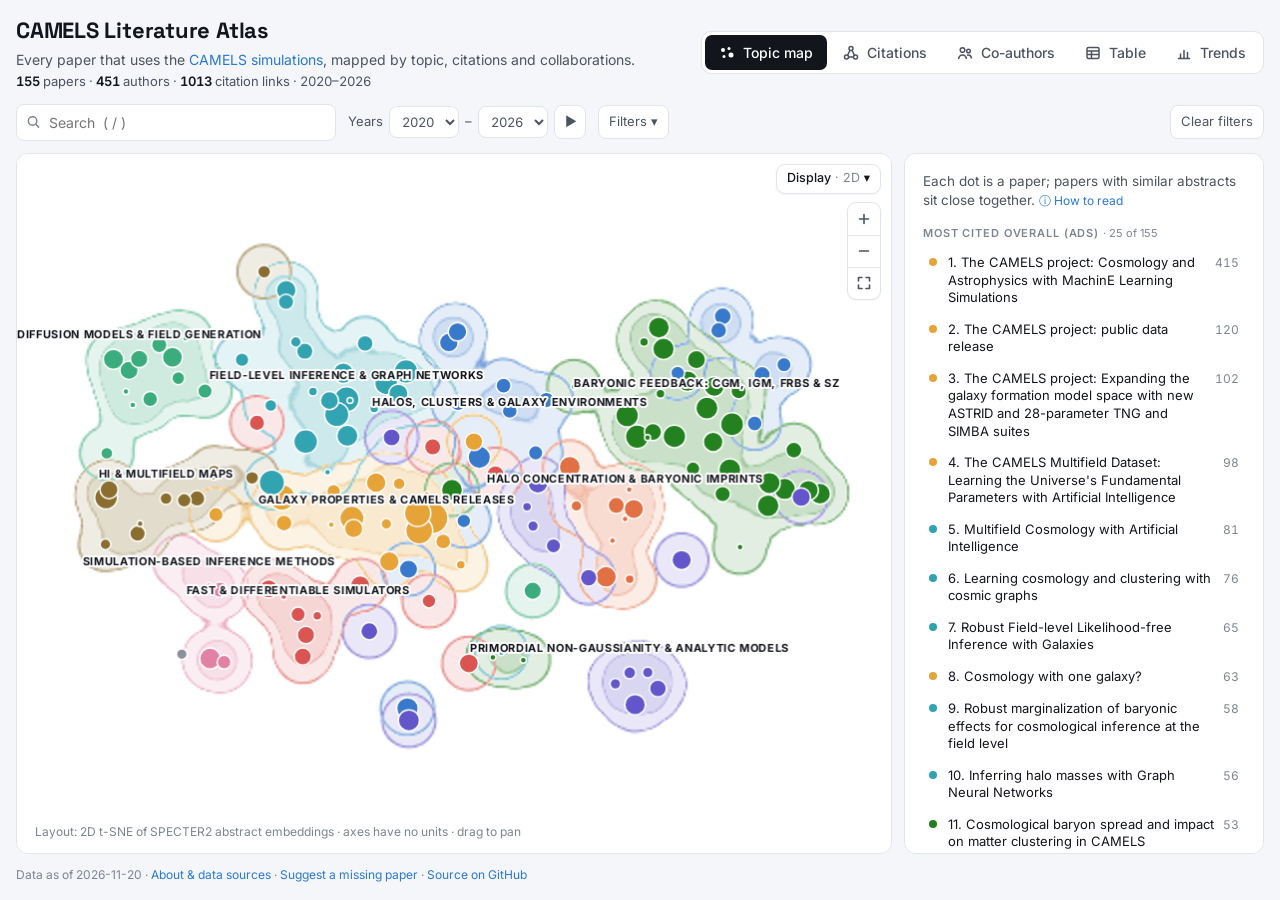
==== commit 217e2034: "Update atlas data (2026-11-20) Fresh citation counts from ADS (11 papers changed, total 2974 -> 2985" ====
--- a/index.html
+++ b/index.html
@@ -350,7 +350,7 @@
   <div id="about-body"></div>
 </dialog>
 
-<script type="application/json" id="atlas-data">{"topics":["HI & multifield maps","Baryonic feedback: CGM, IGM, FRBs & SZ","Simulation-based inference methods","Primordial non-Gaussianity & analytic models","Fast & differentiable simulators","Diffusion models & field generation","Halos, clusters & galaxy environments","Galaxy properties & CAMELS releases","Field-level inference & graph networks","Halo concentration & baryonic imprints","Unassigned (new papers)"],"topicsShort":["HI & multifield","Baryonic feedback","SBI methods","Primordial NG","Fast simulators","Diffusion models","Halos & clusters","Galaxy properties","Field-level inference","Halo concentration","Unassigned"],"authors":["A. Cuceu","A. Kremin","A. Meisner","A. de la Macorra","Aaron B. Pearlman","Aaron Ouellette","Adam E. Lanman","Adrian E. Bayer","Aizhan Akhmetzhanova","Akshat Gupta","Alba Vega Alonso Tetilla","Aleksandra Ćiprijanović","Alessio Spurio Mancini","Alex A. Saoulis","Alexander Theis","Alice E. Matthews","Alice P. Curtin","Alice Pisani","Alina Sabyr","Alvio Renzini","Amanda Butler Contreras","Amanda Lue","Amy Smith","Ana M. G. Ferreira","Ana Maria Delgado","Andrea Lapi","Andrea Ravenni","Andrea Roncoli","Andrina Nicola","Anirvan Sengupta","Anna Ogorzalek","Annalisa Pillepich","Anne Moore","Anshul Kumar","Arnab Lahiry","Arnab Sarkar","Arne Thomsen","Aseem Paranjape","Atsushi J. Nishizawa","Aurel Schneider","Aurora Simionescu","Austen Gabrielpillai","Ayush Bharti","B. A. Weaver","B. M. Gaensler","Barnabás Póczos","Benjamin D. Oppenheimer","Benjamin Horowitz","Benjamin Joachimi","Benjamin Wandelt","Benjamin Zhang","Bingxiao Xu","Bitao Wang","Biwei Dai","Blakesley Burkhart","Bonny Y. Wang","Boon Kiat Oh","Boryana Hadzhiyska","Bradley W. Meyers","Brian Nord","C. Lamman","Caio B. de S. Nascimento","Calvin Leung","Cami Delgado","Camilla Pacifici","Canpo Su","Carolina Cuesta-Lazaro","Caroline Heneka","Caterina Doglioni","Chaitanya Chawak","ChangHoon Hahn","Charita Dellaporta","Charles C. Margossian","Chiara M. F. Mingarelli","Chihway Chang","Chirag Modi","Chloe Neufeld","Christian Kragh Jespersen","Christian Pedersen","Christina Kreisch","Christine Jones","Christopher C. Lovell","Christopher Carr","Christopher Marsden","Congyao Zhang","Cora Dvorkin","Core Francisco Park","Crescenzo Tortora","César Hernández-Aguayo","D. Bianchi","D. Brooks","D. Huterer","D. Schlegel","D. Sprayberry","Daisuke Nagai","Daniel Anglés-Alcázar","Daniel Bilsborrow","Daniel Foreman-Mackey","Daniel Roberts","David B. Robinson","David N. Spergel","David Vallés-Pérez","David W. Hogg","Davide Piras","Deaglan J. Bartlett","Debora Sijacki","Denise Lanzieri","Derek Inman","Desika Narayanan","Dhayaa Anbajagane","Digvijay Wadekar","Dingyi Zhao","Dionysios Karagiannis","Divij Sharma","Douglas P. Finkbeiner","Duncan Farrah","Dylan Nelson","E. Branchini","E. Chaussidon","E. Gaztañaga","E. Sanchez","Elena Giusarma","Elena Hernandez-Martinez","Elena Hernandez-Martınez","Elena Rasia","Eli Visbal","Elisa J. Gao","Elisabeth Krause","Ely Kerman","Emanuele Fondi","Emily Moser","Enikő Regős","Eric J. Baxter","Erwin T. Lau","Eugene Churazov","F. Prada","Fabio Fontanot","Fabrizio Gentile","Faizan G. Mohammad","Federica Ricci","Federico Bianchini","Federico Marinacci","Feng Yuan","Florian List","Francesco Shankar","Francesco Sinigaglia","Francisco Villaescusa-Navarro","François Lanusse","François Mernier","François-Xavier Briol","G. Gutierrez","G. Rossi","G. Tarlé","Gabriel Jung","Gabriel Kronberger","Gabriele Parimbelli","Gabriella Contardo","Gabriella De Lucia","Gilbert Holder","Giovanni Covone","Giulio Fabbian","Giulio Scelfo","Greg L. Bryan","Guido Cupani","H. K. Herrera-Alcantar","H. Zou","Hao Fu","Haochen Wang","Harrison Cook","Harry Desmond","Helen Shao","Henryk Haniewicz","Houjun Mo","I. Pérez-Ràfols","Ildar I. Khabibullin","Irina Zhuravleva","Isabel Medlock","J. Aguilar","J. Andrew Casey-Clyde","J. Colin Hill","J. E. Forero-Romero","J. Xavier Prochaska","James Kwon","James M. Sullivan","James O. Baldwin","Jean-Luc Starck","Jens Chluba","Ji-hoon Kim","Jiaming Pan","Jing Dou","Jo Dunkley","Joachim Harnois-Déraps","Jochen Weller","Joel Leja","Joel N. Bregman","John F. Wu","John K. Nino","John ZuHone","Jonathan Mercedes-Feliz","Joop Schaye","Jordan Krywonos","Jose Manuel Zorrilla Mantilla","Jose Manuel Zorrilla Matilla","Josh Borrow","Joshua S. Speagle","Joyce Caliendo","Juan Pablo Alfonzo","Jun-Young Lee","Jupiter Ding","K. J. Kwon","Kai Lehman","Kai Wang","Kaitlyn Shin","Kartheik Iyer","Karthik Mahesh Varadarajan","Katarina Kraljic","Kaze W. K. Wong","Kendrick Smith","Kentaro Nagamine","Kenzie Nimmo","Kevin Bandura","Khee-Gan Lee","Kito Liao","Kiyoshi W. Masui","Klaus Dolag","Kritti Sharma","Kunal Bhatia","Kunyao Zhao","L. Le Guillou","L. Raul Abramo","L. Samushia","L. Y. Aaron Yung","Labiba Zahin","Lars Hernquist","Laura Sommovigo","Laurence Perreault-Levasseur","Lawrence K. Saul","Leah Bigwood","Leander Thiele","Lehman H. Garrison","Leon V. E. Koopmans","Leslie K. Hunt","Liam Connor","Licia Verde","Lluis Mas-Ribas","Lordrick A. Kahinga","Lucia A. Perez","Luis C. Ho","Luis Fernando Machado Poletti Valle","Lukas Kammerer","Lumen Boco","M. Ishak","M. Landriau","M. Manera","M. Silvestrini","Maggie Voetberg","Manuel Arnés-Curto","Marc Huertas-Company","Marco Baldi","Marco Gatti","Marguerite Pierre","Mariangela Bernardi","Mark Vogelsberger","Martin Bourne","Maryam Hussaini","Masaya Yamamoto","Matteo Viel","Matthew C. Johnson","Matthew Gebhardt","Matthew Ho","Matthieu Schaller","Mattias Lazda","Mauricio Reyes-Hurtado","Mauro Rigo","Mawson W. Sammons","Max E. Lee","Maxim Markevitch","Megan Pirecki","Megan Taylor Tillman","Mehrabul Islam","Melanie Habouzit","Meredith Powell","Michael Eickenberg","Michael Kovač","Michele Liguori","Michelle Ntampaka","Miguel Arana-Catania","Mihir Kulkarni","Milena Valentini","Miles Cranmer","Ming Sun","Mohammad S. Mirakhor","Mohammadreza Ayromlou","Moritz Münchmeyer","Mufan Shao","N. Palanque-Delabrouille","Naomi Gluck","Naomi Saphra","Natalí S. M. de Santi","Nayantara Mudur","Neal Dalal","Neerav Kaushal","Nhut Truong","Niall Jeffrey","Nianyi Chen","Nicholas Battaglia","Nicholas Kern","Nicola Menci","Nicola R. Napolitano","Nicolas Cerardi","Nicolas Echeverri","Nicolas Echeverri Rojas","Nicolas Payot","Niklas Wahlström","Nina Gusinskaia","Ningyuan Huang","Norbert Werner","O. Lahav","Olive Ross","Oliver H. E. Philcox","Oliver Hahn","Omar Yehia","Orsolya E. Kovács","P. Doel","P. Martini","Pablo Araya-Araya","Pablo Lemos","Pablo Villanueva-Domingo","Patricia Iglesias-Navarro","Paul Torrey","Pedro G. Ferreira","Pengjie Zhang","Peter Melchior","Philipp Pilar","Pranjal R. S.","Premvijay Velmani","Priyanka Chakraborty","Priyanka Singh","Qi Guo","Qiusheng Gu","R. Henry Liu","R. Joyce","R. Miquel","Rachel Cleveland","Rachel S. Somerville","Rahul Kannan","Ralph P. Kraft","Raul E. Angulo","Richard Stiskalek","Robert McGibbon","Robert Reischke","Roberto Maiolino","Roberto Trotta","Romain Teyssier","Romeel Dave","Ronniy C. Joseph","Roy Friedman","Rupert A. C. Croft","Rüdiger Pakmor","S. Ahlen","S. BenZvi","S. Gontcho A Gontcho","S. Nadathur","Sadegh Khochfar","Safkat Zahir","Sagan Sutherland","Sambatra Andrianomena","Sammy Sharief","Sandro Tacchella","Satvik Mishra","Serafina Di Gioia","Sergio Contreras","Sergio Martin-Alvarez","Sheng-Chieh Lin","Shihui Zang","Shion Andrew","Shirley Ho","Shivam Pandey","Shurui Lin","Shy Genel","Siddharth Mishra-Sharma","Simeon Bird","Simon D. M. White","Simone Ferraro","Sophie Koudmani","Soumak Maitra","Sownak Bose","Stefania Amodeo","Stefano Cristiani","Stefano Ettori","Steffen Hagstotz","Stephanie Tonnesen","Stephen A. Walker","Suchetha Cooray","Sultan Hassan","Sunil Simha","Susana Planelles","Sven Krippendorf","T. Claybaugh","Tanner Sether","Tasnim Zaman","The LSST Dark Energy Science Collaboration","Thomas J. Elliott","Tiago Castro","Tianyi Li","Tilman Tröster","Tiziana Di Matteo","Tjitske K. Starkenburg","Tobias Grubenmann","Ulrich P. Steinwandel","Uros Seljak","Valentina La Torre","Valerio Busillo","Veronica Biffi","Vicent Quilis","Victoria Ono","Vid Iršič","Vikram Ravi","Violeta Gonzalez-Perez","Volker Springel","W. J. Percival","Waleed Mouhali","Wentao Luo","William J. Roper","William Laplante","William R. Coulton","William R. Forman","Xavier Corap","Xavier Sims","Xiaohu Yang","Xiaowen Zhang","Xingye Zhu","Yang Wang","Yash Gondhalekar","Yashar Hezaveh","Yin Li","Yingjie Peng","Yongseok Jo","Yu-Chen Wang","Yuanyuan Su","Yueying Ni","Yuga Hikida","Yukun Liu","Yuri Oku","Yurii Kvasiuk","Zarin Tasnim","Zeyu Gao","Zoltan Haiman","Ákos Bogdán","Ángel Chandro-Gómez","Óscar Monllor-Berbegal"],"papers":[{"id":"2610.40218","t":"Celia: Catalog Embeddings Learned from cosmologIcal simulAtions","ab":"Cosmological hydrodynamical simulations connect observed galaxies to cosmology and the physics of galaxy formation. Each simulation is expensive, and different codes model galaxy formation in different ways. We present Celia (Catalog Embeddings Learned from cosmologIcal simulAtions), a self-supervised foundation model that maps catalogs of subhalos and their galaxy properties to an embedding vector for the purposes of compression and organization of astrophysical and large-scale structure information. Celia is pretrained without parameter labels on the IllustrisTNG, SIMBA and Astrid suites of CAMELS and their N-body counterparts, by reconstructing masked subhalo properties and predicting the representations of a teacher network. Simple linear models fitted to the embeddings recover $Ω_{\\mathrm m}$ with $R^2=0.999$, and $σ_8$ and both supernova-feedback amplitudes with $R^2\\geq0.97$, in all three suites. The embeddings translate well to out-of-distribution simulations such as Swift-EAGLE, a code that Celia never saw. A linear model fitted on the three training codes predicts its $Ω_{\\mathrm m}$ with a correlation coefficient $r=0.985$, and linear models fitted on 20 labeled simulations reach $r\\geq0.94$ for $Ω_{\\mathrm m}$, $σ_8$ and a supernova-feedback amplitude. We decompose the variation among the simulations of each suite into principal components of the embedding, and simple power laws of the simulation parameters describe the leading components. Celia gives simulated galaxy catalogs a shared coordinate system for simulation-based inference, emulation, the comparison of galaxy-formation models, the detection of physical degeneracies and the discovery of new astrophysical probes.","abx":0,"nw":0,"d":"2026-10-29","dq":0,"y":2026,"au":[430,269,33,406,357,45],"c":0,"cs":0,"bib":"2026arXiv261040218Z","v":"","lk":"arXiv:2610.40218","url":"https://arxiv.org/abs/2610.40218","doi":"","tg":{"s":["IllustrisTNG","SIMBA","Astrid","N-body (dark matter only)","Swift-EAGLE"],"d":["Halo & galaxy catalogs"],"m":["Other ML"],"u":[]},"x":-0.1208,"yy":0.3077,"p3":[0.1008,0.3478,-0.0991],"sim":{"k":"e","l":[[137,0.955],[61,0.953],[9,0.95],[2,0.95],[118,0.949]]},"c3":[94.16,-23.7,-85.0],"c2":[98.72,23.06],"k":8,"r":[24,30,35,41,53,61,63,70,96,102,105,107,114,115,118,122,131,137,141,142,148,154],"rm":0},{"id":"2610.37825","t":"Probing Cosmology with Diffusion Models: Memorization, Generalization, and Parameter Estimation","ab":"Diffusion models are increasingly used as surrogates for expensive cosmological simulations, but simple metrics like reconstruction fidelity do not guarantee a surrogate can be trusted for scientific inference. To explore this, we train diffusion models on HI fields from the CAMELS IllustrisTNG simulations and test how three properties change with training-set size: memorization of individual training examples, agreement with one- and two-point statistics (the pixel-value distribution and the power spectrum), and estimation of cosmological parameters from the generated fields. At fixed model size, generative models trained with smaller, less diverse training data produced memorized samples. While this is a well known phenomenon, we show that this leads to miscalibrated parameter densities for cosmological inference tasks. At fixed size, there is a training set size with enough information content to enable a model to generalize, at which point posterior density estimation with neural surrogates can be well-calibrated. We demonstrate that a neural surrogate can therefore pass visual, one-point and power-spectrum convergence tests while still resulting in overconfident parameter estimation in a cosmological inference pipeline. Thus, tests of model generalization should be an additional check for inference pipelines adopting neural surrogates.","abx":0,"nw":0,"d":"2026-10-27","dq":0,"y":2026,"au":[188,306],"c":0,"cs":0,"bib":"2026arXiv261037825P","v":"","lk":"arXiv:2610.37825","url":"https://arxiv.org/abs/2610.37825","doi":"","tg":{"s":["IllustrisTNG"],"d":["2D maps","Power spectra & summary statistics"],"m":["Generative models","Simulation-based inference"],"u":[]},"x":-0.1627,"yy":0.9276,"p3":[-0.6254,-0.083,0.0511],"sim":{"k":"e","l":[[80,0.95],[28,0.943],[83,0.943],[128,0.942],[17,0.942]]},"c3":[-160.94,-26.48,-110.81],"c2":[-195.12,1.46],"k":5,"r":[80,90,128,148],"rm":0},{"id":"2610.33955","t":"FastPM: Fast Pretrained Model for Cosmological Simulation-Based Inference","ab":"Modern cosmology increasingly relies on large ensembles of expensive simulations to model the non-linear Universe and extract information from upcoming surveys. However, generating high-fidelity simulations---whether gravity-only N-body or full hydrodynamical---requires substantial computational resources. In this work, we demonstrate that transfer learning from fast low-fidelity simulations can dramatically reduce the cost of training machine learning models, in particular for simulation-based inference (SBI). We train a Fast Pretrained Model (FastPM) on a set of Fast Particle-Mesh (FastPM) simulations to infer $Ω_m$ and $σ_8$ from the power spectrum, and finetune on a smaller set of high-fidelity CAMELS N-body and hydrodynamical simulations. To reach a fixed posterior accuracy, the pretrained model requires only 5--15\\% of the high-fidelity simulations compared to the number of simulations needed when training on CAMELS alone, reducing the total training simulation compute cost, including that of the pretraining simulations, by up to an order of magnitude in CPU hours. Remarkably, the gains persist for the total matter power spectrum of full hydrodynamical simulations: although FastPM contains no baryonic physics, pretraining on FastPM runs that together cost less than a single hydrodynamical simulation still reduces the total training simulation compute by a factor of $\\sim$5. Moreover, pretraining on more accurate FastPM runs yields more accurate posteriors than training on CAMELS alone achieves with any number of simulations we consider. These results demonstrate that transfer learning from fast simulations is a simple and powerful route to high-fidelity SBI, and highlight the promise of simulation-based foundation models in cosmology.","abx":0,"nw":0,"d":"2026-10-24","dq":0,"y":2026,"au":[265,7],"c":0,"cs":0,"bib":"2026arXiv261033955Y","v":"","lk":"arXiv:2610.33955","url":"https://arxiv.org/abs/2610.33955","doi":"","tg":{"s":["N-body (dark matter only)","CAMELS (suite not stated)","Non-CAMELS simulations"],"d":["Power spectra & summary statistics"],"m":["Simulation-based inference"],"u":[]},"x":-0.4966,"yy":0.2662,"p3":[-0.2573,0.3083,0.0127],"sim":{"k":"e","l":[[53,0.963],[92,0.962],[9,0.955],[154,0.953],[0,0.95]]},"c3":[-39.47,78.29,-90.19],"c2":[-80.93,86.61],"k":4,"r":[47,53,54,58,88,142,154],"rm":0},{"id":"2610.10741","t":"Feedback-Conditional 3D Reconstruction of Cosmic Baryons with Flow Matching","ab":"The complex relationship between galaxies and diffuse gas at large scales depends strongly on astrophysical feedback and cosmology. The dispersion measure (DM) of Fast Radio Bursts (FRBs) is a column of cosmic baryon density and is dominated by the intergalactic medium, which is not necessarily captured by traditional halo model prescriptions. We introduce a generative model to reconstruct 3D gas density fields from galaxy surveys, including redshift space distortions. The probabilistic model is trained on the CAMELS50 simulation suite (IllustrisTNG) and learns to predict the posterior distribution of gas fields conditioned on stellar mass-weighted galaxy density, cosmological parameters, the minimum stellar mass threshold for the galaxy sample, and the baryon suppression power spectrum as a measure of baryonic feedback. Our method uses the 3D gas reconstruction to estimate per-sightline FRB DMs and their posteriors. We validate the model on test boxes by showing agreement between predicted and true DM across individual lines of sight and the overall DM distribution. The model generalizes to a box size $\\sim$\\,4$^3$ times larger in volume than the training boxes and can cover the volumes spanned by cosmological FRB sightlines. The model's 3D gas density predictions vary with input power spectrum and feedback scenarios, offering an inference path to constrain feedback models from FRBs and other probes such as X-rays, the SZ effect, and weak lensing.","abx":0,"nw":0,"d":"2026-10-07","dq":0,"y":2026,"au":[264,8,66,242],"c":0,"cs":0,"bib":"2026arXiv261010741H","v":"","lk":"arXiv:2610.10741","url":"https://arxiv.org/abs/2610.10741","doi":"","tg":{"s":["IllustrisTNG"],"d":["3D fields","Halo & galaxy catalogs","Synthetic observables"],"m":["Generative models"],"u":[]},"x":-0.3636,"yy":-0.4304,"p3":[-0.3413,-0.1186,0.3434],"sim":{"k":"e","l":[[11,0.95],[12,0.95],[83,0.949],[35,0.948],[144,0.945]]},"c3":[-93.67,-55.86,8.49],"c2":[-115.87,-59.07],"k":1,"r":[17,38,46,56,57,73,83,88,94,128,154],"rm":0},{"id":"2610.03946","t":"Baryonic Imprints on DM Halos: characterizing the full concentration-mass probability distribution with CAMELS","ab":"The halo concentration, which represents the distribution of matter within a halo, is a vital tool for modeling the matter distribution on scales ranging from megaparsecs to sub-kiloparsecs. While significant progress has been made on connecting the impact of astrophysics on the mean concentration as a function of halo mass, the same connection to higher moments of the concentration distribution remains far less explored. We employ the IllustrisTNG runs in the CAMELS simulation suite to simultaneously quantify the astrophysics and cosmology dependence of the first four moments of the concentration-mass relation; the mean, the scatter, the skewness, and the kurtosis. We use normalizing flows to model the concentration distribution as a function of halo mass, redshift, and six cosmological/astrophysical parameters. We focus on the mass range $M_{\\rm vir} \\in [10^{11}, 10^{14.5}] M_{\\odot}/h$, and the redshift range $z \\in [0, 1]$. All higher-order moments exhibit a mass-dependent sensitivity to both astrophysics and cosmology. The behavior in dark matter-only simulations follows the known effects of active mergers and of tidal stripping in smaller halos. Once galaxy formation is included, the scatter shows non-monotonic behavior at the Milky Way (MW) mass-scale, and the amplitude of this behavior is strongly influenced by the baryon fraction and supernovae (SNe) feedback parameters. The skewness has a large sensitivity to the baryon fraction as well and is mostly insensitive to the other parameters, while the kurtosis follows the behavior set by the skewness. Results for the ASTRID simulation suite show similar behavior as that of IllustrisTNG. The cosmology and astrophysics dependence of these higher-order moments impact analyses that are sensitive to the full distribution of the concentration-mass relation, particularly for halos at/below the MW mass scale.","abx":0,"nw":0,"d":"2026-10-02","dq":0,"y":2026,"au":[126,109],"c":0,"cs":0,"bib":"2026arXiv261003946G","v":"","lk":"arXiv:2610.03946","url":"https://arxiv.org/abs/2610.03946","doi":"","tg":{"s":["IllustrisTNG"],"d":["Halo & galaxy catalogs"],"m":["Normalizing flows"],"u":[]},"x":0.208,"yy":-0.4918,"p3":[0.3458,-0.0881,0.4333],"sim":{"k":"e","l":[[5,0.965],[95,0.963],[124,0.962],[84,0.948],[89,0.941]]},"c3":[121.2,-71.44,-14.02],"c2":[108.35,-74.33],"k":9,"r":[107,115,124,154],"rm":0},{"id":"2610.03544","t":"Baryonic Imprints on DM Halos: the concentration-mass relation and its dependence on 28 model parameters in the CAMELS suite","ab":"The evolution of baryons in halos, as well as their gravitational impact on the total-matter phase space, has a rich phenomenology and is vital in answering many questions in both cosmology and astrophysics. We use the CAMELS simulation suite to quantify the impact of twenty-three different galaxy formation parameters/processes (as well as five cosmological parameters) on the concentration--mass relation, $c_{\\rm vir}$ - $M_{\\rm vir}$, which characterizes the radial density distribution in halos. We construct a simulation-informed nonlinear model for concentration as a function of halo mass, redshift, and twenty-eight cosmological/astrophysical parameters. This is done using 2048 simulations of the IllustrisTNG galaxy formation model from the CAMELS suite. We extract the imprints of galaxy formation across a wide range in mass $M_{\\rm vir} \\in [10^{11}, 10^{14.5}]$ $M_{\\odot}/h$ and in redshift $z \\in [0, 3]$, finding clear mass- and redshift-dependent features in each of the different feedback mechanisms. From our measurements, we construct a three-component phenomenological model that can include astrophysical imprints in the concentration--mass relation in a fast and simple manner.","abx":0,"nw":0,"d":"2026-10-02","dq":0,"y":2026,"au":[63,109],"c":0,"cs":0,"bib":"2026arXiv261003544D","v":"","lk":"arXiv:2610.03544","url":"https://arxiv.org/abs/2610.03544","doi":"","tg":{"s":["IllustrisTNG"],"d":["Halo & galaxy catalogs"],"m":["Emulators & regression ML"],"u":["Emulators & regression ML"]},"x":0.1269,"yy":-0.5177,"p3":[0.3459,-0.059,0.5405],"sim":{"k":"e","l":[[124,0.985],[95,0.976],[4,0.965],[14,0.95],[84,0.949]]},"c3":[143.6,-66.51,36.77],"c2":[157.28,-83.32],"k":9,"r":[95,107,115,123,124,154],"rm":0},{"id":"2027NewA..13002638B","t":"Gas reservoirs predict future galaxy growth beyond halo assembly history in CAMELS","ab":"Does a galaxy's gas content tell us anything about its future growth once its dark-matter halo history is already known?","abx":1,"nw":0,"d":"2026-11-15","dq":0,"y":2026,"au":[226],"c":0,"cs":0,"bib":"2027NewA..13002638B","v":"New Astronomy","lk":"New Astronomy","url":"https://ui.adsabs.harvard.edu/abs/2027NewA..13002638B/abstract","doi":"10.1016/j.newast.2026.102638","tg":{"s":["IllustrisTNG","SIMBA"],"d":["Halo & galaxy catalogs","Merger trees"],"m":["Emulators & regression ML"],"u":["Emulators & regression ML"]},"x":0.4056,"yy":-0.2215,"p3":[0.3898,-0.405,0.1714],"sim":{"k":"w","l":[[42,0.207],[121,0.197],[31,0.193],[29,0.164],[62,0.163]]},"c3":[-68.57,60.05,67.68],"c2":[-47.92,-114.98],"k":1,"r":[154],"rm":0},{"id":"2026ApJ..1008..242M","t":"Multiscale Rotational-Compressive Organization in Cosmological Baryonic Flows","ab":"Recent cosmological simulations show that baryonic matter in the cosmic web develops shocks, filamentary accretion flows, shear layers, and rotational structures.","abx":1,"nw":0,"d":"2026-09","dq":0,"y":2026,"au":[421],"c":0,"cs":0,"bib":"2026ApJ..1008..242M","v":"Astrophysical Journal","lk":"The Astrophysical Journal","url":"https://ui.adsabs.harvard.edu/abs/2026ApJ..1008..242M/abstract","doi":"10.3847/1538-4357/ae9bba","tg":{"s":["IllustrisTNG","SIMBA"],"d":["3D fields"],"m":["No ML"],"u":[]},"x":0.1967,"yy":-0.849,"p3":[-0.0338,-0.2956,0.2451],"sim":{"k":"e","l":[[65,0.923],[32,0.921],[89,0.92],[107,0.92],[144,0.917]]},"c3":[-59.21,-24.32,98.3],"c2":[-24.87,-127.7],"k":1,"r":[154],"rm":0},{"id":"2610.00725","t":"Emulation of the Halo Mass Function with Neural Networks","ab":"The abundance of galaxy clusters as a function of mass --- the halo mass function (HMF) --- depends strongly on cosmological parameters. Large-scale simulations are computationally expensive, motivating emulators that interpolate simulation outputs. We present a neural network emulator that maps cosmological and astrophysical parameters, halo mass, and redshift directly to a cumulative count of halos above the input mass, avoiding the information loss inherent to binning and to the functional or PCA-based data reduction used in prior emulators. Each emulator prediction is accompanied by a self-estimated error, expressed in units of Poisson shot noise, that the network learns to predict alongside the halo count itself --- giving every output a built-in confidence metric. We validate the emulator with leave-one-out tests on three simulation suites --- the N-body MassiveNus suite and the hydrodynamical CAMELS IllustrisTNG and SIMBA suites --- spanning a range of box sizes, redshifts, sub-grid physics, and softwares. Of all the held-out predictions ($1.2\\times 10^6$ in total), 88\\% have model bias at or below shot noise and 99.9\\% are within $3\\times$ shot noise. The only significant high-error tail is in MassiveNus, where the predicted model bias flags 76\\% of predictions exceeding $3\\times$ shot noise; the remaining number of high error predictions is comparable to the number expected from shot noise alone. This emulator is publicly available and can be trained on other simulation suites making it a flexible HMF tool that can be used for cosmological and astrophysical inference.","abx":0,"nw":0,"d":"2026-09-30","dq":0,"y":2026,"au":[318,305],"c":0,"cs":0,"bib":"2026arXiv261000725R","v":"","lk":"arXiv:2610.00725","url":"https://arxiv.org/abs/2610.00725","doi":"","tg":{"s":["IllustrisTNG","SIMBA","Non-CAMELS simulations"],"d":["Halo & galaxy catalogs"],"m":["Emulators & regression ML"],"u":[]},"x":0.1944,"yy":0.1324,"p3":[0.3765,0.0125,0.0468],"sim":{"k":"e","l":[[117,0.957],[84,0.955],[146,0.953],[138,0.952],[137,0.949]]},"c3":[52.88,148.81,-3.54],"c2":[18.86,210.59],"k":8,"r":[142],"rm":0},{"id":"2609.23982","t":"The CAMELS-CROCODILE Simulation Suite: A New Cosmology--Astrophysics Playground for Machine Learning","ab":"We present CAMELS-CROCODILE, a suite of cosmological hydrodynamic simulations that extends the CAMELS framework with the \\gadget{} smoothed particle hydrodynamics code and the Osaka feedback model. As a companion to the IllustrisTNG-based second-generation CAMELS suite, it provides an independent implementation of the baryonic physics that shapes galaxies, the intergalactic medium, and large-scale structure, broadening the range of subgrid models over which machine-learning (ML) inference can be marginalized and tested. The suite comprises $25$ and $50Mpc/h$ boxes organized into one-parameter, cosmic-variance, and Sobol-sequence sets that vary $26$ cosmological and astrophysical parameters around a fiducial Osaka model. We describe the simulation design and validate the suite against benchmarks and other CAMELS suites. Compared with IllustrisTNG, the fiducial model suppresses the matter power spectrum by only a few per cent, against up to ${\\sim}27\\%$ at $z=0$, and forms stars with similar efficiency below $10^{12.2} M_\\odot/h$ but up to $2.5$ times more efficiently in group-scale halos, both consistent with weaker AGN feedback. We also present the stellar and black hole bias and the Ly$α$ absorption around galaxies. As a first ML application, we apply a graph neural network trained on IllustrisTNG galaxy catalogs, with frozen weights, to CAMELS-CROCODILE. It fails to recover $Ω_{\\rm m}$ and $σ_8$ and returns overconfident posteriors, mainly for simulations containing more galaxies than any in its training set; within that range $Ω_{\\rm m}$ is recovered with an error only $1.5$ times the in-distribution value. These results underline the need to train and test ML inference across physically distinct galaxy formation models.","abx":0,"nw":0,"d":"2026-09-21","dq":0,"y":2026,"au":[218,443,38,207,146,379,95],"c":0,"cs":0,"bib":"2026arXiv260923982N","v":"","lk":"arXiv:2609.23982","url":"https://arxiv.org/abs/2609.23982","doi":"","tg":{"s":["CROCODILE"],"d":["Particle snapshots","Power spectra & summary statistics"],"m":["No ML"],"u":[]},"x":-0.0557,"yy":0.0243,"p3":[0.0298,0.1068,-0.0052],"sim":{"k":"e","l":[[154,0.969],[115,0.963],[137,0.96],[142,0.96],[84,0.959]]},"c3":[-107.01,109.08,194.76],"c2":[-258.83,80.32],"k":7,"r":[],"rm":1},{"id":"2609.19295","t":"Reconstructing the Projected Dark Matter Field across 0.1-100 Mpc Scales from the SDSS Survey","ab":"Dark matter sets the gravitational environment in which galaxies form and evolve, but cannot be observed directly. We present a conditional diffusion model that reconstructs the projected dark matter density field from the galaxy stellar-mass density field for direct application to galaxy surveys. The model is trained on CAMELS and validated on the independent IllustrisTNG300-1 simulation. Halo masses inferred from the reconstructed projected-aperture measurements agree well with the corresponding true values, with a scatter below 0.2 dex. On 100 kpc scales, reconstructed surface densities show a typical scatter of ~0.3 dex in the regime most relevant for observations. We apply the model to SDSS galaxies with $M_\\star\\ge10^9\\,M_\\odot$ in a contiguous low-redshift region. Averaging over 100 stochastic realizations, we reconstruct and publicly release a projected dark matter field covering $90\\times90\\,(h^{-1}\\mathrm{Mpc})^2$ with a pixel size of $0.097\\,h^{-1}\\mathrm{Mpc}$. This pixel area corresponds to the characteristic projected area of halos with masses of ~$10^{10.6}\\,h^{-1}\\,M_\\odot$. The map reveals the multiscale projected cosmic web, including cluster-scale overdensities, filaments and voids. Projected-aperture masses are statistically consistent with SDSS group-catalog masses, while the derived halo mass function broadly matches mock-catalog expectations. The reconstructed projected potential places Coma in one of the deepest wells and near a convergence region of the inferred projected acceleration field, suggesting that the reconstruction retains both local overdensities and coherent large-scale projected gravitational structure. This work shows that diffusion-based dark matter reconstruction can be applied to real galaxy surveys, enabling halo-mass- and spatially resolved dark-matter-environment-based studies of galaxy evolution in SDSS and future wide-area surveys.","abx":0,"nw":0,"d":"2026-09-16","dq":0,"y":2026,"au":[227,436,111,429,247,211,189,446,339,442,351,172,19,65,52,438,51,142,431],"c":0,"cs":0,"bib":"2026ApJ..1010L..17Z","v":"Astrophysical Journal Letters","lk":"arXiv:2609.19295","url":"https://arxiv.org/abs/2609.19295","doi":"10.3847/2041-8213/aea8fe","tg":{"s":["CAMELS (suite not stated)","Non-CAMELS simulations"],"d":["2D maps"],"m":["Generative models"],"u":[]},"x":0.049,"yy":0.8401,"p3":[-0.4149,-0.1175,0.087],"sim":{"k":"e","l":[[83,0.948],[94,0.936],[67,0.934],[46,0.929],[35,0.926]]},"c3":[-57.63,-27.35,-75.28],"c2":[-64.7,52.6],"k":5,"r":[46,83,115,142,148,150],"rm":0},{"id":"2609.10710","t":"BINDing the lightcone: A suite of astrophysical ray-traced weak lensing and SZ maps","ab":"Recent multiwavelength observations of galaxy group and cluster gas suggest stronger baryonic feedback than our best-calibrated hydrodynamical simulations produce, while modeling this feedback remains a primary source of uncertainty in Stage-IV weak-lensing (WL) analyses. We present a suite of ray-traced maps generated with BIND (Baryonic INpainting with Deep learning), a conditional flow-matching model that paints baryonic mass and gas thermodynamics onto the halos of dark-matter-only simulations, and which was developed in a companion paper. Applied to IllustrisTNG300-Dark and ray-traced, we generate convergence, optical depth, and Compton-$y$ maps at five source redshifts, each with $1000$ pseudo-independent realizations. We build lightcones across a 256-node Sobol sequence spanning the thirty-dimensional IllustrisTNG galaxy formation prior, with individual parameter variations and at the fiducial model. In validation, the maps match those built from the IllustrisTNG300 halos to within LSST-Y10-like precision for a range of WL statistics. Across the prior, the response to feedback exceeds Stage-IV statistical precision by more than an order of magnitude on small scales, and different statistics respond to different model sectors: galactic winds control the WL power spectrum and gas auto- and cross-spectra, while the stellar initial mass function slope and AGN parameters shape the morphological statistics (PDF, peaks, minima, and Minkowski functionals). Finally, we find that the response of statistics can be compressed into seven halo properties which linearly predict a range of WL and SZ statistics. We publicly release the maps, statistics, and model tables.","abx":0,"nw":0,"d":"2026-09-09","dq":0,"y":2026,"au":[275,379,447,162,57],"c":0,"cs":0,"bib":"2026arXiv260910710L","v":"","lk":"arXiv:2609.10710","url":"https://arxiv.org/abs/2609.10710","doi":"","tg":{"s":["IllustrisTNG","Non-CAMELS simulations"],"d":["2D maps","Synthetic observables"],"m":["Generative models"],"u":[]},"x":-0.3941,"yy":-0.3483,"p3":[-0.162,-0.0448,0.2616],"sim":{"k":"e","l":[[12,0.972],[3,0.95],[9,0.946],[144,0.946],[84,0.943]]},"c3":[72.72,40.02,62.29],"c2":[63.14,-11.6],"k":1,"r":[17,30,57,84,88,122,123,154],"rm":0},{"id":"2609.10709","t":"BIND (Baryonic INpainting with Deep learning): A Field-level Emulator for Galaxy Groups and Clusters","ab":"Baryonic feedback is a dominant source of systematic uncertainty for upcoming weak-lensing surveys, but current tools for modeling its effect rely on spherical approximations and density profiles calibrated almost entirely on two-point statistics. We introduce BIND (Baryonic INpainting with Deep learning), a conditional flow-matching model that learns a field-level mapping from dark-matter-only halos to their hydrodynamical counterparts. BIND is trained on halos from the 1024 paired hydrodynamical and dark-matter-only simulations of the CAMELS $50\\,h^{-1}\\,\\mathrm{Mpc}$ SB35 suite and samples dark matter, gas, and stellar mass fields over redshift across the full 35-dimensional $Λ$CDM and IllustrisTNG galaxy formation parameter space. BIND recovers dark matter, gas, and stellar masses at the percent level, reproduces azimuthally averaged profiles to $\\lesssim10\\%$ at all radii, and matches halo shape distributions with high fidelity. The learned parameter dependence captures the rank correlations between the generated fields and the subgrid parameters, and the field-level response to individual parameter variations is recovered in both sign and morphology. Halo mass is never supplied as conditioning, yet the baryon fraction, stellar-to-halo mass relation, inter-component scaling relations, and the joint covariance of their residuals are all reproduced. We finally show that, applied halo-by-halo to a $(50\\,h^{-1}\\,\\mathrm{Mpc})^3$ $N$-body volume with $512^3$ particles, BIND reproduces the projected matter power spectrum suppression to the accuracy ceiling set by pasting in the hydrodynamical halos themselves, in minutes on one GPU. We release the trained BIND models and all generated halos as open-source tools. A companion paper extends BIND to thermodynamic fields and non-Gaussian weak-lensing statistics.","abx":0,"nw":0,"d":"2026-09-09","dq":0,"y":2026,"au":[275,379,447,162,81,57],"c":0,"cs":0,"bib":"2026arXiv260910709L","v":"","lk":"arXiv:2609.10709","url":"https://arxiv.org/abs/2609.10709","doi":"","tg":{"s":["IllustrisTNG","N-body (dark matter only)"],"d":["3D fields","Halo & galaxy catalogs","Profiles"],"m":["Generative models"],"u":[]},"x":-0.3715,"yy":-0.3643,"p3":[-0.208,0.0358,0.2577],"sim":{"k":"e","l":[[11,0.972],[3,0.95],[9,0.945],[35,0.939],[8,0.938]]},"c3":[17.69,31.24,75.44],"c2":[0.65,10.04],"k":8,"r":[17,28,30,35,65,68,75,80,83,84,86,88,115,142,154],"rm":0},{"id":"2609.09504","t":"Inductive Biases in Field-Level Cosmological Inference from Galaxy Catalogs","ab":"We perform field-level likelihood-free inference of the matter density parameter $Ω_m$ from simulated galaxy catalogs using machine learning models with differing inductive biases. Using hydrodynamic simulations from CAMELS, we examine how observable choice and architecture govern cosmological information extraction. We consider galaxy positions and line-of-sight peculiar velocities, separately and jointly, and compare permutation-invariant Deep Sets, implemented with either multilayer perceptrons (MLPs) or Kolmogorov-Arnold Networks (KANs), to graph neural networks (GNNs), which explicitly encode spatial relations. We test in-distribution and out-of-distribution (OOD) performance across simulations with different subgrid galaxy-formation prescriptions. Deep Sets infer $Ω_m$ from velocities alone with mean relative errors of approximately $18\\%$ in-distribution and $\\sim25\\%$ OOD, with KANs and MLPs achieving comparable performance. In contrast, the same set-based approach does not yield useful $σ_8$ predictions in either in-distribution or cross-suite tests. Adding positions does not improve Deep Sets, while GNNs infer $Ω_m$ with mean relative errors of about $10\\%$ in-distribution and $10$--$17\\%$ OOD. These results indicate that peculiar velocities provide the dominant source of $Ω_m$ information for set-based models in this setting, while spatial information is most effectively used by architectures that explicitly encode galaxy-galaxy relations. Because the velocity inputs are exact simulated peculiar velocities, applications to survey data will require validation under realistic velocity-measurement noise, selection effects, and survey geometry.","abx":0,"nw":0,"d":"2026-09-08","dq":0,"y":2026,"au":[184,379,146],"c":0,"cs":0,"bib":"2026ApJ..1010..203B","v":"Astrophysical Journal","lk":"arXiv:2609.09504","url":"https://arxiv.org/abs/2609.09504","doi":"10.3847/1538-4357/aea400","tg":{"s":["CAMELS (suite not stated)"],"d":["Halo & galaxy catalogs"],"m":["Graph neural networks","Simulation-based inference","Other ML"],"u":[]},"x":0.0696,"yy":0.4457,"p3":[0.2062,0.3787,-0.1881],"sim":{"k":"e","l":[[99,0.962],[118,0.96],[137,0.96],[9,0.954],[33,0.951]]},"c3":[19.42,-16.19,-107.52],"c2":[-15.65,90.07],"k":8,"r":[115,118,137,142,148,154],"rm":0},{"id":"2609.00807","t":"Baryonic feedback suppression of the matter power spectrum: a three-parameter fitting formula and its single-parameter reduction","ab":"Baryonic feedback can suppress matter clustering by $\\sim 10\\%$ at $k\\sim 1h$/Mpc and $z\\sim 1$, and is therefore a major source of systematic errors in weak lensing cosmology. We investigate this effect through the ratio $S(k,z)\\equiv P_{\\rm hydro}(k,z)/P_{\\rm DMO}(k,z)$ measured in the FLAMINGO, IllustrisTNG, and Illustris hydrodynamical simulation suites, together with the one-parameter-at-a-time (1P) variation runs of CAMELS-TNG and CAMELS-SIMBA. We present a three-parameter fitting formula that reproduces all but one of these runs with maximum error less than $0.03$ (and typical error less than $0.01$) at $k\\leq 3h/$Mpc and $z\\leq 2$; the only exception is a run with unrealistically low $Ω_m=0.1$. Each of the three parameters ($B_0$, $n$, and $a$) has a clear physical interpretation: $B_0$ sets the characteristic scale of the suppression at $z=0$, corresponding to a gas particle displacement scale of $B_0^{1/2}$; $n$ sets the suppression floor $(1-Ω_b/Ω_m)^n$; and $a$ sets the redshift $z_B$ at which the suppression peaks. Furthermore, we find that $B_0$ and $z_B$ are significantly correlated for most runs. Also, $n\\simeq 1$ for FLAMINGO, TNG and CAMELS-TNG. For these simulations, the description reduces to a single parameter formula with maximum error less than $0.03$. The formulas remain accurate at max$(|ΔS|)<0.03$ (and typical error less than $0.01$) for cosmologies well away from the calibration cosmology, spanning the range $Ω_m\\in [0.2,0.5]$, $Ω_b\\in [0.029,0.069]$ and $σ_8\\in [0.6,1.0]$. These results imply that, despite the diversity of baryonic physics implementations, an accurate description of $S(k,z)$ requires at most three effective degrees of freedom. Therefore the impact of feedback on weak lensing cosmology can in principle be mitigated internally without significant loss of cosmological constraining power.","abx":0,"nw":0,"d":"2026-09-01","dq":0,"y":2026,"au":[331],"c":0,"cs":0,"bib":"2026arXiv260900807Z","v":"","lk":"arXiv:2609.00807","url":"https://arxiv.org/abs/2609.00807","doi":"","tg":{"s":["IllustrisTNG","SIMBA","Non-CAMELS simulations"],"d":["Power spectra & summary statistics"],"m":["No ML"],"u":[]},"x":0.0557,"yy":-0.5118,"p3":[0.2415,0.0197,0.4136],"sim":{"k":"e","l":[[5,0.95],[124,0.946],[88,0.946],[50,0.941],[95,0.941]]},"c3":[18.77,60.93,39.04],"c2":[-16.39,-47.75],"k":9,"r":[17,41,88,115,142,154],"rm":0},{"id":"2607.18229","t":"Breaking the $f_{\\text{NL}}$--$b_φ$ degeneracy with the time evolution of tracer number counts","ab":"Constraining local primordial non-Gaussianity through scale-dependent bias requires an accurate determination of the PNG bias parameter $b_φ$, which is completely degenerate with $f_\\mathrm{NL}$ in the galaxy power spectrum. The standard universality relation predicts $b_φ$ from the linear bias, but breaks down for realistic galaxy populations due to PNG assembly bias. The time evolution estimator offers a promising alternative, inferring $b_φ$ from the redshift evolution of tracer number counts. We test it against the separate universe estimator using the IllustrisTNG and SIMBA suites of CAMELS. Our main contribution is to demonstrate that the estimator can be extended to realistic observer-frame photometric selections, provided correction factors derivable from the galaxy SEDs are applied to account for luminosity-distance dimming and $K$-corrections. We further show that physical evolution not directly tracing the growth of matter fluctuations can also be corrected under assumptions about the star formation history: magnitude cuts require correcting for passive stellar fading, after which agreement with the separate universe estimator is restored. This establishes the robustness of the time evolution estimator of PNG bias with realistic survey selections, paving the way to future applications with real data.","abx":0,"nw":0,"d":"2026-07-20","dq":0,"y":2026,"au":[61,300],"c":2,"cs":0,"bib":"2026arXiv260718229N","v":"","lk":"arXiv:2607.18229","url":"https://arxiv.org/abs/2607.18229","doi":"","tg":{"s":["IllustrisTNG","SIMBA"],"d":["Halo & galaxy catalogs","Synthetic observables"],"m":["No ML"],"u":[]},"x":-0.2414,"yy":-0.7666,"p3":[0.1455,0.2949,0.2889],"sim":{"k":"e","l":[[22,0.945],[60,0.938],[9,0.933],[16,0.933],[14,0.929]]},"c3":[-15.83,-87.59,46.01],"c2":[-2.54,-105.55],"k":3,"r":[17,22,25,60,93,154],"rm":0},{"id":"2606.10024","t":"Learning the Universe with cosmological rescaling of merger trees and semi-analytic galaxy formation models","ab":"Learning cosmology from galaxy surveys requires large suites of simulations spanning the cosmological and astrophysical parameter space, yet hydrodynamical simulations of galaxy formation remain prohibitively expensive. Semi-analytic models offer an inexpensive, physically grounded alternative, but still require halo merger trees from $N$-body simulations, and densely sampling cosmological parameters in sufficient volume remains expensive. We address this by extending cosmological rescaling to operate directly on merger trees and applying it in the $Ω_{\\rm m}$-$σ_8$ plane, running the Santa Cruz semi-analytic model for galaxy formation on the rescaled trees to produce galaxy populations across new cosmological and astrophysical parameters at negligible additional cost. A novel halo-profile-based correction, controlled by a single free parameter, suppresses systematic bias in rescaled halo masses to below the per cent level. We apply the method to parameter estimation of $Ω_{\\rm m}$ and $σ_8$ given either the stellar mass function or the two-point correlation function, finding that as few as 64, and potentially fewer, base $N$-body simulations, rescaled to $\\sim1000$ training samples, match the accuracy of 750 dedicated $N$-body simulations; rescaling to 3200 realisations improves the prediction of $Ω_{\\rm m}$ by $\\sim25\\%$. Rescaling all merger trees from a single CAMELS-SAM $N$-body simulation costs $\\sim0.1$ CPUh, compared to several thousand CPUh to run the simulation itself. We demonstrate a practical route to obtaining predictions of galaxy summary statistics across cosmological and astrophysical parameters, even with a relatively small number of base $N$-body simulations.","abx":0,"nw":0,"d":"2026-06-08","dq":0,"y":2026,"au":[348,246,379,344,347,371],"c":1,"cs":0,"bib":"2026ApJ..1007..112S","v":"Astrophysical Journal","lk":"arXiv:2606.10024","url":"https://arxiv.org/abs/2606.10024","doi":"10.3847/1538-4357/ae878b","tg":{"s":["CAMELS-SAM","N-body (dark matter only)"],"d":["Merger trees","Halo & galaxy catalogs"],"m":["Simulation-based inference"],"u":["Simulation-based inference"]},"x":0.0369,"yy":-0.2495,"p3":[0.1697,0.2088,0.3439],"sim":{"k":"e","l":[[84,0.959],[24,0.958],[138,0.952],[33,0.951],[2,0.95]]},"c3":[37.68,-21.63,-72.07],"c2":[21.94,-38.48],"k":3,"r":[53,70,115,138,154],"rm":0},{"id":"2606.10038","t":"Learning the Universe with the 2nd Generation of CAMELS: Varying 35 parameters of the IllustrisTNG model in (50Mpc/h)^3 boxes","ab":"We present a new set of 1,192 cosmological simulations as part of the CAMELS project, in which a space of 35 cosmological, astrophysical, and numerical parameters is explored around the fiducial IllustrisTNG model. The volume of each of these simulations is (50Mpc/h)^3, eight times larger than that of previous CAMELS simulations. This provides lower sample variance as well as access to more massive halos and more diverse environments. We focus this work on exploring the advantages these differences provide for parameter inference powered by neural networks. We generate training sets based on the matter power spectra, projected maps of the volumes, graphs representing galaxy spatial distributions, and thermodynamical properties of massive halos. We employ multilayer perceptrons, convolutional neural networks, graph neural networks, and Gaussian processes, respectively, to extract information on the simulation parameters from these inputs while comparing systematically to analogous results from our previous generation of (25Mpc/h)^3 simulations. We generally find that the new, larger volumes produce tighter marginal constraints on the parameters, to degrees that vary between the different inputs. The improvements, however, scale more weakly than with the square root of the increase in the amount of data (i.e., physical volume). We interpret this as originating either from information loss due to mode coupling or from complex degeneracies in parameter space. We also discuss the effects on statistics of the intergalactic medium temperature from four new parameters that are varied in these simulations, which control the amplitude and timing of the ionizing background radiation. We publicly release the simulation outputs and ancillary data at https://camels.readthedocs.io.","abx":0,"nw":0,"d":"2026-06-08","dq":0,"y":2026,"au":[379,437,56,278,275,207,122,81,428,54,218,95,146],"c":6,"cs":0,"bib":"2026arXiv260610038G","v":"","lk":"arXiv:2606.10038","url":"https://arxiv.org/abs/2606.10038","doi":"","tg":{"s":["IllustrisTNG"],"d":["Particle snapshots","Power spectra & summary statistics","2D maps","Halo & galaxy catalogs","Profiles"],"m":["CNN","Graph neural networks","Emulators & regression ML"],"u":[]},"x":-0.1567,"yy":-0.0767,"p3":[0.1452,0.0162,-0.1831],"sim":{"k":"e","l":[[154,0.961],[9,0.959],[84,0.949],[115,0.949],[149,0.949]]},"c3":[77.47,43.58,-27.59],"c2":[-8.56,-13.32],"k":7,"r":[29,30,41,47,52,63,68,76,84,107,115,118,122,131,137,138,139,143,148,149,154],"rm":0},{"id":"2605.28516","t":"Conservative neural posterior estimation via distributionally robust training","ab":"Simulation-based inference with neural posterior estimation (NPE) often yields overconfident and unreliable posteriors under limited simulation budgets. To address this, we propose DRO-NPE, a distributionally robust approach that replaces the standard NPE objective with a worst-case loss over a Wasserstein ambiguity set. We introduce KL-based metrics for miscoverage and miscalibration, and use these to show that the DRO-NPE objective controls overfitting and reduces posterior overconfidence. Our method is tractable, parallelisable, and readily integrates with standard normalising flows. Across benchmark SBI tasks, DRO-NPE consistently improves coverage and calibration, while narrowing the gap between empirical and population NPE loss, leading to more reliable inference in low-simulation regimes.","abx":0,"nw":0,"d":"2026-05-27","dq":0,"y":2026,"au":[424,441,71,149,42],"c":0,"cs":0,"bib":"2026arXiv260528516L","v":"arXiv.org","lk":"arXiv:2605.28516","url":"https://arxiv.org/abs/2605.28516","doi":"10.48550/arXiv.2605.28516","tg":{"s":["CAMELS (suite not stated)"],"d":[],"m":["Simulation-based inference","Normalizing flows"],"u":["CAMELS (suite not stated)"]},"x":-0.5614,"yy":0.4726,"p3":[-0.3321,0.5322,-0.2444],"sim":{"k":"e","l":[[51,0.925],[53,0.916],[110,0.906],[71,0.905],[43,0.904]]},"c3":[-0.14,108.36,-19.93],"c2":[18.65,167.66],"k":2,"r":[51,53,142,154],"rm":0},{"id":"2605.26210","t":"Field-level multi-tracers simulation-based inference of cosmological parameters from 3D maps","ab":"Extracting maximum cosmological information from current and upcoming large-scale structure data requires going beyond summary statistics as currently used in likelihood-based inference. Simulation-Based Inference (SBI) promises to enable the exploitation of field-level information and the rich physics of modern hydrodynamical simulations. We develop a proof-of-concept SBI pipeline to explore its potential to constrain the cosmological parameters $\\{Ω_{\\rm m}, σ_8\\}$ from galaxy number counts, neutral hydrogen (HI) intensity mapping and their combination. We use neural emulators trained on full hydrodynamical simulations to generate galaxy and HI maps from fast, approximate dark matter simulations. Combined with neural posterior estimation, this enables the estimation of cosmological parameters while marginalizing over astrophysical effects. We perform inference both on the power spectrum and on representations derived from field-level 2D or 3D maps, comparing results from each probe and the combination of both tracers, and assessing the impact of data compression and multi-tracers information on cosmological constraints. Combining galaxy and HI fields improves constraints with respect to single-tracer cases by a factor 2 to 7 in terms of a Figure of Merit describing the joint precision on cosmological parameters, depending on the tracer/configuration. Moving from summary statistics to field-level inference leads to a consistent gain in constraining power of about a factor 3, with 3D maps providing the most precise and well-calibrated posteriors. This gain in precision is robust even when astrophysical parameters are marginalized over. Further developments (including realistic survey effects and improvements in emulators' faithfulness) will enable the application of this analysis pipeline to upcoming surveys.","abx":0,"nw":0,"d":"2026-05-25","dq":0,"y":2026,"au":[161,369,273,352,266],"c":2,"cs":0,"bib":"2026arXiv260526210S","v":"","lk":"arXiv:2605.26210","url":"https://arxiv.org/abs/2605.26210","doi":"","tg":{"s":["CAMELS (suite not stated)","N-body (dark matter only)"],"d":["3D fields","2D maps","Power spectra & summary statistics"],"m":["Simulation-based inference","Generative models"],"u":[]},"x":0.1762,"yy":0.5512,"p3":[-0.1834,0.4851,-0.0686],"sim":{"k":"e","l":[[72,0.954],[13,0.947],[2,0.946],[58,0.946],[149,0.945]]},"c3":[-133.0,50.45,-68.9],"c2":[-162.22,80.28],"k":8,"r":[23,28,38,54,87,88,90,129,147,148,150,154],"rm":0},{"id":"title:physicsinformedvariationalautoencodersforcosmologicalfieldreconstructionandparam","t":"Physics-Informed Variational Autoencoders for Cosmological Field Reconstruction and Parameter Inference","ab":"","abx":0,"nw":0,"d":"2026","dq":1,"y":2026,"au":[232,445,400,279,364],"c":0,"cs":2,"bib":"","v":"","lk":"BS thesis","url":"https://dspace.bracu.ac.bd/items/5c545635-ac27-4307-8f29-825f61ca067c","doi":"","tg":{"s":["CAMELS (suite not stated)"],"d":["2D maps"],"m":["Generative models"],"u":["CAMELS (suite not stated)","2D maps","Generative models"],"n":"No abstract available: tags guessed from the title only; please check."},"x":-0.1887,"yy":0.8934,"p3":[-0.5685,0.2034,0.0033],"sim":{"k":"w","l":[[90,0.184],[80,0.14],[127,0.103],[36,0.1],[76,0.087]]},"c3":[-130.92,7.71,210.63],"c2":[-204.33,-159.99],"k":5,"r":[],"rm":1},{"id":"2026MLS&T...7c5014G","t":"BOA constrictor: a Mamba-based lossless compressor for scientific data","ab":"The petabyte-scale data generated by high energy physics (HEP) experiments presents a significant storage challenge.","abx":1,"nw":0,"d":"2026-05-20","dq":0,"y":2026,"au":[9,68,402],"c":2,"cs":0,"bib":"2026MLS&T...7c5014G","v":"Machine Learning: Science and Technology","lk":"Machine Learning: Science and Technology","url":"https://ui.adsabs.harvard.edu/abs/2026MLS%26T...7c5014G/abstract","doi":"10.1088/2632-2153/ae64a9","tg":{"s":["CAMELS (suite not stated)"],"d":["Particle snapshots"],"m":["Other ML"],"u":["CAMELS (suite not stated)","Particle snapshots"]},"x":-0.7718,"yy":0.4574,"p3":[-0.3354,0.2308,-0.0631],"sim":{"k":"e","l":[[105,0.903],[38,0.897],[28,0.896],[53,0.893],[27,0.883]]},"c3":[20.37,6.08,27.67],"c2":[31.84,33.51],"k":10,"r":[115,142,154],"rm":0},{"id":"2604.21790","t":"Informative Priors on Primordial Non-Gaussianity Bias $b_φ$ From Galaxy Formation","ab":"Constraining primordial non-Gaussianity via its scale-dependent imprint on galaxy clustering requires knowledge of the bias parameter $b_φ$, which is exactly degenerate with $f^{\\rm{loc}}_{\\rm{NL}}$ at leading order. To break this degeneracy, current analyses adopt the relation $\\left(b_φ = 2δ_c\\left(b_1 - 1\\right)\\right)$ based on the assumption of a universal mass function. This relation is known to break down for physically motivated galaxy selections, introducing systematic errors in the inferred $f^{\\rm{loc}}_{\\rm{NL}}$ that scale directly with the assumed $b_φ$ prior. We present a framework to construct physically motivated, observation-conditioned priors on $b_φ$ by marginalizing over galaxy formation uncertainties. We use the CAMELS-SAM simulation suite, augmented by separate Universe simulations, to measure galaxy formation observables, like the stellar mass function (SMF) and the stellar-to-halo mass relationship (SHMR), and $b_φ$ across a range of galaxy formation parameters. From these measurements, we construct a distribution of $b_φ$ conditioned on observations, and we select our galaxy sample to resemble the DESI Emission Line Galaxy (ELG) sample. Conditioning on the SMF or SHMR decreases $σ_{b_φ}$ from $0.69$ to $0.08$ and $0.02$ respectively -- reductions of $88\\%$ and $97\\%$ -- with consistent results when conditioning on the observed data directly. Despite substantial shifts in the galaxy formation posteriors driven by known SC-SAM discrepancies at high halo masses, the resulting $b_φ$ distributions remain mutually consistent across all observables. The SMF and SHMR are found to carry sufficient constraining power to reduce the galaxy formation uncertainty in $b_φ$ relevant for $f^{\\rm{loc}}_{\\rm{NL}}$ inference with next-generation spectroscopic surveys","abx":0,"nw":0,"d":"2026-04-23","dq":0,"y":2026,"au":[32,246,127],"c":3,"cs":0,"bib":"2026arXiv260421790M","v":"","lk":"arXiv:2604.21790","url":"https://arxiv.org/abs/2604.21790","doi":"","tg":{"s":["CAMELS-SAM"],"d":["Halo & galaxy catalogs","Power spectra & summary statistics"],"m":["No ML"],"u":[]},"x":-0.2643,"yy":-0.7204,"p3":[0.287,0.2805,0.3809],"sim":{"k":"e","l":[[138,0.945],[15,0.945],[25,0.942],[95,0.941],[16,0.94]]},"c3":[20.15,-66.71,-73.67],"c2":[17.2,27.82],"k":3,"r":[131,138,142,154],"rm":0},{"id":"2603.13011","t":"Simulation-based inference from the Lyman-alpha forest 1D power spectrum with CAMELS","ab":"We perform for the first time full simulation-based inference on the Lyman-$α$ forest 1D power spectrum. In particular, we consider the prediction of the Lyman-$α$ forest $P_{\\rm 1D}(k)$ at $2.0<z<3.5$ from the CAMELS cosmological hydrodynamic simulations run with the IllustrisTNG and SIMBA galaxy formation models. We train a normalizing flow to perform neural posterior estimation of two cosmological parameters ($Ω_m$ and $σ_8$) and four astrophysical parameters parametrizing supernova and AGN feedback. When training and testing the neural network on the same baryon physics model, the posterior distributions of the cosmological parameters are found to be in excellent agreement with the true parameters values (within $10\\%$ deviations in $\\gtrsim 75\\%$ and $\\gtrsim 90\\%$ of the cases for $Ω_m$ and $σ_8$, and a precision better than $10\\%$ in both), while the astrophysical parameters converge to the prior mean due to the limited probed volume. When training on one model and testing on the other (e.g., training on IllustrisTNG and testing on SIMBA, or viceversa), the performance is significantly worse, both in accuracy and in precision, resulting in a $\\sim 10\\%$ positive bias on the predicted values for $σ_8$. We show that a multi-domain training based on the combination of simulations from both models recovers unbiased constraints, offering an effective solution to cope with the complex problem of the lack of convergence in the predictions from different galaxy formation models. This study represents a promising way forward to constrain cosmology and fundamental physics with the Lyman-$α$ forest with artificial intelligence.","abx":0,"nw":0,"d":"2026-03-13","dq":0,"y":2026,"au":[145,328,266],"c":3,"cs":0,"bib":"2026arXiv260313011S","v":"Physical Review D","lk":"arXiv:2603.13011","url":"https://arxiv.org/abs/2603.13011","doi":"10.1103/3d41-hq97","tg":{"s":["IllustrisTNG","SIMBA"],"d":["Power spectra & summary statistics","Synthetic observables"],"m":["Simulation-based inference","Normalizing flows"],"u":[]},"x":-0.0619,"yy":0.1089,"p3":[0.0788,0.0865,-0.306],"sim":{"k":"e","l":[[9,0.959],[115,0.954],[149,0.954],[154,0.953],[125,0.951]]},"c3":[-9.67,-11.0,-123.93],"c2":[-3.78,45.93],"k":7,"r":[70,96,103,105,141,142,154],"rm":0},{"id":"2602.07651","t":"Cosmology with one galaxy: An analytic formula relating $Ω_{\\rm m}$ with galaxy properties","ab":"Standard cosmological analyses typically treat galaxy formation and cosmological parameter inference as decoupled problems, relying on population-level statistics such as clustering, lensing, or halo abundances. However, classical studies of baryon fractions in massive galaxy clusters have long suggested that gravitationally bound systems may retain cosmological information through their baryonic content. Building on this insight, we present the first analytic and physically interpretable cosmological tracer that links the matter density parameter, $Ω_m$, directly to intrinsic galaxy-scale observables, demonstrating that cosmological information can be extracted from individual galaxies. Using symbolic regression applied to state-of-the-art hydrodynamical simulations from the CAMELS project, we identify a compact functional form that robustly recovers $Ω_m$ across multiple simulation suites (IllustrisTNG, ASTRID, SIMBA, and Swift-EAGLE), requiring only modest recalibration of a small number of coefficients. The resulting expression admits a transparent physical interpretation in terms of baryonic retention and enrichment efficiency regulated by gravitational potential depth, providing a clear explanation for why $Ω_m$ is locally encoded in galaxy properties. Our work establishes a direct, interpretable bridge between small-scale galaxy physics and large-scale cosmology, opening a complementary pathway to cosmological inference that bypasses traditional clustering-based statistics and enables new synergies between galaxy formation theory and precision cosmology.","abx":0,"nw":0,"d":"2026-02-07","dq":0,"y":2026,"au":[222,146,353,298],"c":2,"cs":0,"bib":"2026ApJ..1003..192L","v":"Astrophysical Journal","lk":"arXiv:2602.07651","url":"https://arxiv.org/abs/2602.07651","doi":"10.3847/1538-4357/ae64e3","tg":{"s":["IllustrisTNG","Astrid","SIMBA","Swift-EAGLE"],"d":["Halo & galaxy catalogs"],"m":["Symbolic regression"],"u":[]},"x":-0.0053,"yy":-0.2889,"p3":[0.0066,0.1576,0.3355],"sim":{"k":"e","l":[[16,0.958],[33,0.953],[117,0.952],[84,0.949],[50,0.948]]},"c3":[100.93,-96.85,-53.29],"c2":[124.45,-69.17],"k":3,"r":[61,70,115,141,154],"rm":0},{"id":"2602.12357","t":"Assembly bias and local Primordial non-Gaussianity from DESI DR1 Quasars","ab":"The analysis of the large-scale clustering of quasars (QSO) observed by the Dark Energy Spectroscopic Instrument (DESI) represents a promising avenue for constraining local Primordial non-Gaussianity (PNG), parameterized by $f_{\\rm NL}$. The signal to be constrained is the scale-dependent bias induced in the 2-point clustering of the considered tracer sample. The resulting constraints on $f_{\\rm NL}$, however, are fully degenerate with the local PNG bias parameter $b_φ$, dependent on the assembly bias parameter $p$. Using IllustrisTNG hydrodynamical simulations, we select a QSO sample reflecting the selection criteria and properties of DESI QSOs, and provide a robust prior for $p$, and thus for $b_φ$, building on the findings of Fondi et al. 2024. We find a distribution with mean $\\bar{p}\\simeq1.4$ with weak redshift dependence, stable to selection noise and consistent with the expected recent merger history typical of quasar-hosting halos. By comparing with the CAMELS simulations we demonstrate that this prior is robust to astrophysical assumptions and cosmic variance. Finally, applying this prior to the DESI DR1 dataset, we derive updated constraints on local PNG, obtaining $f_{\\rm NL}=-3.3\\pm9.2$.","abx":0,"nw":0,"d":"2026-02-12","dq":0,"y":2026,"au":[129,243,118,177,359,360,89,90,398,0,3,323,383,180,119,361,150,164,91,251,341,1,317,60,252,228,253,324,2,342,362,295,420,135,173,151,230,120,92,93,152,43,165],"c":2,"cs":0,"bib":"2026JCAP...06..062F","v":"Journal of Cosmology and Astroparticle Physics","lk":"arXiv:2602.12357","url":"https://arxiv.org/abs/2602.12357","doi":"10.1088/1475-7516/2026/06/062","tg":{"s":["IllustrisTNG","Non-CAMELS simulations"],"d":["Halo & galaxy catalogs"],"m":["No ML"],"u":[]},"x":-0.3109,"yy":-0.6974,"p3":[0.3004,0.3002,0.2846],"sim":{"k":"e","l":[[22,0.942],[93,0.926],[16,0.924],[138,0.924],[15,0.924]]},"c3":[4.25,-38.17,77.54],"c2":[-28.7,-97.03],"k":3,"r":[17,93,154],"rm":0},{"id":"2602.15938","t":"Implications of the nanoHertz Gravitational-Wave Background for Galactic Feedback and Massive Black Hole Growth","ab":"We investigate how pulsar timing array (PTA) measurements of the nanoHertz gravitational-wave background (GWB) can constrain models for the growth history of supermassive black holes (SMBHs) and how active galactic nucleus (AGN) and stellar feedback models can affect GWB predictions. Feedback regulates supermassive black hole (SMBH) growth, altering the black hole mass function (BHMF). Using BHMFs drawn from multiple cosmological simulation suites including IllustrisTNG, MillenniumTNG, Simba, and CAMELS, and combining these with a quasar-based SMBH binary population framework, we predict the resulting GWB amplitude under a range of different stellar and AGN feedback prescriptions. We find that the choice of both stellar and AGN feedback models alters the high-mass end of the BHMF and changes the predicted GWB amplitude by up to a factor of 2 for the fiducial simulations and a factor 10 for extreme feedback variations in CAMELS. Models with inefficient or absent AGN feedback produce abundant SMBHs and yield GWB amplitudes consistent with PTA data, yet fail in producing realistic galaxies. Fiducial models of AGN and stellar feedback suppress SMBH growth too much and under-predict the expected signal, an effect which could possibly be mitigated by more realistic black hole seeding and growth prescriptions. The mismatch between the GWB amplitudes predicted by cosmological simulations and that inferred by PTA measurements suggests that SMBH growth is more efficient or occurs earlier than captured by current models. This demonstrates that PTA measurements provide a powerful new probe of not only the SMBH population but also feedback physics.","abx":0,"nw":0,"d":"2026-02-17","dq":0,"y":2026,"au":[278,54,73,178,233,386,131,88],"c":5,"cs":0,"bib":"2026ApJ..1003L..50T","v":"Astrophysical Journal Letters","lk":"arXiv:2602.15938","url":"https://arxiv.org/abs/2602.15938","doi":"10.3847/2041-8213/ae6fbc","tg":{"s":["CAMELS (suite not stated)","Non-CAMELS simulations"],"d":["Halo & galaxy catalogs"],"m":["No ML"],"u":[]},"x":0.3412,"yy":-0.6302,"p3":[0.1415,-0.471,0.2295],"sim":{"k":"e","l":[[86,0.934],[62,0.932],[107,0.929],[132,0.928],[144,0.927]]},"c3":[30.1,-32.69,53.66],"c2":[49.45,21.37],"k":1,"r":[115,130,142,154],"rm":0},{"id":"2602.15951","t":"MadEvolve: Evolutionary Optimization of Cosmological Algorithms with Large Language Models","ab":"We develop a general framework to discover scientific algorithms and apply it to three problems in computational cosmology. Our code, MadEvolve, is similar to Google's AlphaEvolve, but places a stronger emphasis on free parameters and their optimization. Our code starts with a baseline human algorithm implementation, and then optimizes its performance metrics by making iterative changes to its code. As a further convenient feature, MadEvolve automatically generates a report that compares the input algorithm with the evolved algorithm, describes the algorithmic innovations and lists the free parameters and their function. Our code supports both auto-differentiable, gradient-based parameter optimization and gradient-free optimization methods. We apply MadEvolve to the reconstruction of cosmological initial conditions, 21cm foreground contamination reconstruction and effective baryonic physics in N-body simulations. In all cases, we find substantial improvements over the base algorithm. We make MadEvolve and our three tasks publicly available at madevolve.org.","abx":0,"nw":0,"d":"2026-02-17","dq":0,"y":2026,"au":[404,374,293],"c":5,"cs":0,"bib":"2026MLS&T...7d5026L","v":"Machine Learning: Science and Technology","lk":"arXiv:2602.15951","url":"https://arxiv.org/abs/2602.15951","doi":"10.1088/2632-2153/ae7e3b","tg":{"s":["CAMELS (suite not stated)"],"d":["3D fields"],"m":["Other ML"],"u":["CAMELS (suite not stated)","3D fields"]},"x":-0.3281,"yy":-0.1139,"p3":[-0.1846,0.1642,-0.0794],"sim":{"k":"e","l":[[142,0.944],[154,0.943],[92,0.94],[2,0.939],[8,0.939]]},"c3":[-109.7,-15.37,45.7],"c2":[-98.81,-86.23],"k":4,"r":[36,38,154],"rm":0},{"id":"2601.14377","t":"Cosmo-FOLD: Fast generation and upscaling of field-level cosmological maps with overlap latent diffusion","ab":"We demonstrate the capabilities of probabilistic diffusion models to reduce dramatically the computational cost of expensive hydrodynamical simulations to study the relationship between observable baryonic cosmological probes and dark matter at field level and well into the non-linear regime. We introduce a novel technique, Cosmo-FOLD (Cosmological Fields via Overlap Latent Diffusion) to rapidly generate accurate and arbitrarily large cosmological and astrophysical 3-dimensional fields, conditioned on a given input field. We are able to generate TNG300-2 dark matter density and gas temperature fields from a model trained only on ~1% of the volume (a process we refer to as `upscaling'), reproducing both large scale coherent dark matter filaments and power spectra to within 10% for wavenumbers k <= 5 h Mpc^-1. These results are obtained within a small fraction of the original simulation cost and produced on a single GPU. Beyond one and two points statistics, the bispectrum is also faithfully reproduced through the inclusion of positional encodings. Finally, we demonstrate Cosmo-FOLD's generalisation capabilities by upscaling a CAMELS volume of 25 (Mpc h^-1)^3 to a full TNG300-2 volume of 205 (Mpc h^-1)^3$ with no fine-tuning. Cosmo-FOLD opens the door to full field-level simulation-based inference on cosmological scale.","abx":0,"nw":0,"d":"2026-01-20","dq":0,"y":2026,"au":[369,352,266],"c":7,"cs":0,"bib":"2026arXiv260114377M","v":"arXiv.org","lk":"arXiv:2601.14377","url":"https://arxiv.org/abs/2601.14377","doi":"10.48550/arXiv.2601.14377","tg":{"s":["CAMELS (suite not stated)","Non-CAMELS simulations"],"d":["3D fields","Power spectra & summary statistics"],"m":["Generative models"],"u":["CAMELS (suite not stated)"]},"x":-0.1519,"yy":0.8559,"p3":[-0.5286,0.0813,-0.0197],"sim":{"k":"e","l":[[67,0.945],[1,0.943],[80,0.94],[90,0.939],[83,0.938]]},"c3":[-134.82,58.08,-18.35],"c2":[-176.17,46.87],"k":5,"r":[54,83,87,88,129,147,148],"rm":0},{"id":"2601.06290","t":"CAMELS Environments: The Impact of Local Neighbours on Galaxy Evolution across the SIMBA, IllustrisTNG, ASTRID, and Swift-EAGLE Simulations","ab":"Internal feedback from massive stars and active galactic nuclei (AGN) play a key role in galaxy evolution, but external environmental effects can also strongly influence galaxies. We investigate the impact of environment on galaxy evolution, and its dependence on baryonic physics implementation, using Cosmology and Astrophysics with MachinE Learning Simulations (CAMELS) spanning a wide range of stellar and AGN feedback implementations in the SIMBA, IllustrisTNG, ASTRID, and Swift-EAGLE galaxy formation models. We show that satellite galaxies are significantly affected by the environment in all simulation models, with their gas fraction and star formation rate (SFR) suppressed in overdense regions compared to similar mass satellites in underdense environments at $z=0$. Central galaxies are less sensitive to environment but tend to show lower gas fraction and SFR in overdense regions at low stellar mass, transitioning to higher gas fraction and SFR for massive galaxies in higher-density environments. Halo baryon fraction ($f_{\\rm B}$) and circumgalactic medium mass fraction ($f_{\\rm CGM}$) at $z=0$ show clear environmental effects. In SIMBA, low-mass haloes in overdense regions have systematically lower $f_{\\rm B}$ and $f_{\\rm CGM}$ at fixed halo mass, while Swift-EAGLE haloes in overdense regions have systematically higher $f_{\\rm B}$ and $f_{\\rm CGM}$ across the full halo mass range, and IllustrisTNG and ASTRID show opposite trends at the low and high mass ends. Environmental effects can flip at higher redshift, with SFR and $f_{\\rm B}$ increasing with local density in low-mass haloes before quenching at an increasing overdensity threshold. Our results demonstrate that the impact of environment on galaxy evolution depends significantly on galaxy formation model, and higher-density environments can either suppress or enhance star formation depending on galaxy mass and cosmic epoch.","abx":0,"nw":0,"d":"2026-01-09","dq":0,"y":2026,"au":[428,95,56,94,198,176,440,81,146],"c":5,"cs":0,"bib":"2026MNRAS.551g1529S","v":"","lk":"arXiv:2601.06290","url":"https://arxiv.org/abs/2601.06290","doi":"","tg":{"s":["SIMBA","IllustrisTNG","Astrid","Swift-EAGLE"],"d":["Halo & galaxy catalogs"],"m":["No ML"],"u":[]},"x":0.5695,"yy":-0.4718,"p3":[0.2906,-0.5661,0.0337],"sim":{"k":"e","l":[[75,0.967],[109,0.952],[86,0.95],[42,0.95],[68,0.949]]},"c3":[122.44,18.74,31.92],"c2":[136.05,97.38],"k":6,"r":[17,30,65,70,75,84,86,107,109,115,118,122,130,139,141,142,147,150,154],"rm":0},{"id":"2601.06258","t":"Cosmological back-reaction of baryons on dark matter in the CAMELS simulations","ab":"Baryonic processes such as radiative cooling and feedback from massive stars and active galactic nuclei (AGN) directly redistribute baryons in the Universe but also indirectly redistribute dark matter due to changes in the gravitational potential. In this work, we investigate this \"back-reaction\" of baryons on dark matter using thousands of cosmological hydrodynamic simulations from the Cosmology and Astrophysics with MachinE Learning Simulations (CAMELS) project, including parameter variations in the SIMBA, IllustrisTNG, ASTRID, and Swift-EAGLE galaxy formation models. Matching haloes to corresponding N-body (dark matter-only) simulations, we find that virial masses decrease owing to the ejection of baryons by feedback. Relative to N-body simulations, halo profiles show an increased dark matter density in the center (due to radiative cooling) and a decrease in density farther out (due to feedback), with both effects being strongest in SIMBA (> 450% increase at r < 0.01 Rvir). The clustering of dark matter strongly responds to changes in baryonic physics, with dark matter power spectra in some simulations from each model showing as much as 20% suppression or increase in power at k ~ 10 h/Mpc relative to N-body simulations. We find that the dark matter back-reaction depends intrinsically on cosmology (Omega_m and sigma_8) at fixed baryonic physics, and varies strongly with the details of the feedback implementation. These results emphasize the need for marginalizing over uncertainties in baryonic physics to extract cosmological information from weak lensing surveys as well as their potential to constrain feedback models in galaxy evolution.","abx":0,"nw":0,"d":"2026-01-09","dq":0,"y":2026,"au":[268,95,379,94,56,176,198,365,275,428,81,100,354,270,199,146],"c":12,"cs":0,"bib":"2026MNRAS.547ag525G","v":"Monthly notices of the Royal Astronomical Society","lk":"arXiv:2601.06258","url":"https://arxiv.org/abs/2601.06258","doi":"10.1093/mnras/stag525","tg":{"s":["SIMBA","IllustrisTNG","Astrid","Swift-EAGLE","N-body (dark matter only)"],"d":["Halo & galaxy catalogs","Profiles"],"m":["No ML"],"u":[]},"x":0.3865,"yy":-0.4814,"p3":[-0.0465,-0.4256,-0.0404],"sim":{"k":"e","l":[[107,0.958],[75,0.952],[123,0.95],[140,0.947],[77,0.944]]},"c3":[88.43,-23.46,23.96],"c2":[98.99,43.89],"k":1,"r":[29,42,50,59,61,62,65,68,70,72,75,84,86,87,88,97,104,107,108,109,115,118,122,123,126,127,133,137,138,139,140,141,142,147,149,150,152,153,154],"rm":0},{"id":"2512.17964","t":"A Correlation Between Black Hole Mass and Dark Matter Halo Concentration in Cosmological Simulations","ab":"We report the discovery of a positive correlation between supermassive black hole mass and dark matter halo concentration at fixed halo mass in cosmological hydrodynamical simulations. Analyzing central galaxies in TNG100 (N = 18,954), EAGLE (N = 1,522), and CAMELS-TNG (N = 6,664), we find partial correlation coefficients of r = +0.24, +0.34, and +0.66 respectively, all highly significant (p < 10^-10). The correlation is absent in SIMBA (r = +0.01, p = 0.09), which employs a torque-limited black hole accretion model rather than the Bondi-based prescription used by the other simulations. Both TNG and EAGLE exhibit a mass-dependent sign transition: the correlation is negative or null at log(M200/Msun) < 11.5 but strongly positive at higher masses. We interpret this pattern as reflecting the coupling between Bondi accretion rates and central gas density structure: halos with higher concentration have denser cores, enabling more efficient black hole growth at fixed halo mass. The absence of the correlation in torque-limited models supports this interpretation. These results suggest that halo concentration may be a fundamental parameter governing black hole-galaxy coevolution.","abx":0,"nw":0,"d":"2025-12-18","dq":0,"y":2025,"au":[196],"c":2,"cs":0,"bib":"2025arXiv251217964N","v":"","lk":"arXiv:2512.17964","url":"https://arxiv.org/abs/2512.17964","doi":"","tg":{"s":["IllustrisTNG","SIMBA","Non-CAMELS simulations"],"d":["Halo & galaxy catalogs"],"m":["No ML"],"u":[]},"x":0.1005,"yy":-0.3758,"p3":[0.2998,-0.1848,0.2302],"sim":{"k":"e","l":[[84,0.928],[14,0.926],[95,0.925],[115,0.925],[89,0.923]]},"c3":[-52.29,-65.26,92.73],"c2":[-0.16,-132.04],"k":9,"r":[154],"rm":0},{"id":"2511.21881","t":"Intrinsic galaxy alignments in CAMELS simulations and the significant impact of baryon model","ab":"We present a detection of the intrinsic galaxy alignments in the CAMELS suite of hydrodynamic simulations. We find that the alignment amplitude depends significantly on cosmological and supernova feedback parameters - specifically $Ω_m$, $σ_8$, $A_{\\text{SN1}}$, $A_{\\text{SN2}}$- while no dependence on AGN feedback is observed (due to the limited simulation volume $(25\\,h^{-1}\\,\\text{Mpc})^3$). The dependence on $σ_8$ vanishes when projected correlation functions $w_{m+}$ are normalized by matter density correlations $w_{mm}$, consistent with predictions from linear alignment models. We find alignment amplitudes in quiescent galaxies to exceed those in star-forming galaxies by an order of magnitude. Moreover, examining orientation-only correlation functions from ellipticity-normalized galaxies $\\tilde w_{m+}$, we confirm that alignment signals retain sensitivity to supernova feedback across full, star forming, quiescent, and ellipticity-normalized samples. Finally, we find evidence that supernova feedback impacts alignment signals differently in star-forming versus quiescent populations, suggesting that distinct alignment mechanisms operate across galaxy types. Our results offer key insights for understanding galaxy formation and alignment models for future weak gravitational lensing analyses.","abx":0,"nw":0,"d":"2025-11-26","dq":0,"y":2025,"au":[96,303],"c":1,"cs":0,"bib":"2026MNRAS.546ag229B","v":"Monthly notices of the Royal Astronomical Society","lk":"arXiv:2511.21881","url":"https://arxiv.org/abs/2511.21881","doi":"10.1093/mnras/stag229","tg":{"s":["CAMELS (suite not stated)"],"d":["Halo & galaxy catalogs","Power spectra & summary statistics"],"m":["No ML"],"u":[]},"x":-0.023,"yy":-0.6043,"p3":[0.0779,-0.1542,0.1713],"sim":{"k":"e","l":[[88,0.942],[59,0.936],[89,0.935],[107,0.935],[14,0.934]]},"c3":[91.77,29.29,29.23],"c2":[116.68,25.21],"k":9,"r":[123,142,154],"rm":0},{"id":"2512.10222","t":"Galaxy Phase-Space and Field-Level Cosmology: The Strength of Semi-Analytic Models","ab":"Semi-analytic models are a widely used approach to simulate galaxy properties within a cosmological framework, relying on simplified yet physically motivated prescriptions. They have also proven to be an efficient alternative for generating accurate galaxy catalogs, offering a faster and less computationally expensive option compared to full hydrodynamical simulations. In this paper, we demonstrate that using only galaxy $3$D positions and radial velocities, we can train a graph neural network coupled to a moment neural network to obtain a robust machine learning based model capable of estimating the matter density parameters, $Ω_{\\rm m}$, with a precision of approximately 10%. The network is trained on ($25 h^{-1}$Mpc)$^3$ volumes of galaxy catalogs from L-Galaxies and can successfully extrapolate its predictions to other semi-analytic models (GAEA, SC-SAM, and Shark) and, more remarkably, to hydrodynamical simulations (Astrid, SIMBA, IllustrisTNG, and SWIFT-EAGLE). Our results show that the network is robust to variations in astrophysical and subgrid physics, cosmological and astrophysical parameters, and the different halo-profile treatments used across simulations. This suggests that the physical relationships encoded in the phase-space of semi-analytic models are largely independent of their specific physical prescriptions, reinforcing their potential as tools for the generation of realistic mock catalogs for cosmological parameter inference.","abx":0,"nw":0,"d":"2025-12-11","dq":0,"y":2025,"au":[298,146,325,157,136,246,256,418,449,344,403],"c":1,"cs":0,"bib":"2026ApJ..1007...34D","v":"Astrophysical Journal","lk":"arXiv:2512.10222","url":"https://arxiv.org/abs/2512.10222","doi":"10.3847/1538-4357/ae84b4","tg":{"s":["CAMELS-SAM","Astrid","SIMBA","IllustrisTNG","Swift-EAGLE","Non-CAMELS simulations"],"d":["Halo & galaxy catalogs"],"m":["Graph neural networks"],"u":[]},"x":0.1016,"yy":0.2667,"p3":[-0.0005,0.2158,0.1643],"sim":{"k":"e","l":[[137,0.96],[146,0.958],[117,0.956],[131,0.954],[118,0.954]]},"c3":[18.18,-48.31,-161.41],"c2":[20.22,117.56],"k":8,"r":[54,63,96,99,115,117,118,131,137,138,141,142,150,154],"rm":0},{"id":"2512.03038","t":"A new constraint on the $y$-distortion with FIRAS: implications for feedback models in galaxy formation and cosmic shear measurements","ab":"The $y$-type distortion of the blackbody spectrum of the cosmic microwave background radiation probes the pressure of the gas trapped in galaxy groups and clusters. We reanalyze archival data of the FIRAS instrument with an improved astrophysical foreground cleaning technique, and measure a mean $y$-distortion of $\\langle y\\rangle = (1.2\\pm 2.0) \\times 10^{-6}$ ($\\langle y\\rangle\\lesssim 5.2\\times 10^{-6}$ at 95\\% C.L.), a factor of $\\sim 3$ tighter than the original FIRAS results. This measurement directly rules out many models of baryonic feedback as implemented in cosmological hydrodynamical simulations, mostly using information in objects with mass $M\\lesssim 10^{14} {\\rm M}_{\\odot}$. We discuss its implications for the analysis of cosmic shear and kinetic Sunyaev-Zel'dovich effect data, and future spectral distortion experiments.","abx":0,"nw":0,"d":"2025-12-02","dq":0,"y":2025,"au":[160,140,18,179,81,238,100],"c":8,"cs":0,"bib":"2025arXiv251203038F","v":"","lk":"arXiv:2512.03038","url":"https://arxiv.org/abs/2512.03038","doi":"","tg":{"s":["CAMELS (suite not stated)"],"d":["Synthetic observables"],"m":["No ML"],"u":["CAMELS (suite not stated)"]},"x":0.3124,"yy":-0.7381,"p3":[-0.1847,-0.3242,0.3633],"sim":{"k":"e","l":[[132,0.933],[144,0.932],[56,0.921],[3,0.918],[65,0.917]]},"c3":[96.52,-65.67,13.07],"c2":[118.81,-45.78],"k":1,"r":[115,144,154],"rm":0},{"id":"2511.08438","t":"Galactification: painting galaxies onto dark matter only simulations using a transformer-based model","ab":"Connecting the formation and evolution of galaxies to the large-scale structure is crucial for interpreting cosmological observations. While hydrodynamical simulations accurately model the correlated properties of galaxies, they are computationally prohibitive to run over volumes that match modern surveys. We address this by developing a framework to rapidly generate mock galaxy catalogs conditioned on inexpensive dark-matter-only simulations. We present a multi-modal, transformer-based model that takes 3D dark matter density and velocity fields as input, and outputs a corresponding point cloud of galaxies with their physical properties. We demonstrate that our trained model faithfully reproduces a variety of galaxy summary statistics and correctly captures their variation with changes in the underlying cosmological and astrophysical parameters, making it the first accelerated forward model to capture all the relevant galaxy properties, their full spatial distribution, and their conditional dependencies in hydrosimulations.","abx":0,"nw":0,"d":"2025-11-11","dq":0,"y":2025,"au":[377,81,75,49],"c":6,"cs":0,"bib":"2025arXiv251108438P","v":"arXiv.org","lk":"arXiv:2511.08438","url":"https://arxiv.org/abs/2511.08438","doi":"10.48550/arXiv.2511.08438","tg":{"s":["CAMELS (suite not stated)"],"d":["3D fields","Halo & galaxy catalogs"],"m":["Generative models","Other ML"],"u":[]},"x":-0.0632,"yy":0.7244,"p3":[-0.312,0.007,0.2674],"sim":{"k":"e","l":[[33,0.951],[67,0.95],[83,0.948],[3,0.948],[108,0.946]]},"c3":[38.69,-71.69,34.28],"c2":[31.89,-62.54],"k":5,"r":[70,108,115,154],"rm":0},{"id":"2510.26593","t":"Hybrid Physical-Neural Simulator for Fast Cosmological Hydrodynamics","ab":"Cosmological field-level inference requires differentiable forward models that solve the challenging dynamics of gas and dark matter under hydrodynamics and gravity. We propose a hybrid approach where gravitational forces are computed using a differentiable particle-mesh solver, while the hydrodynamics are parametrized by a neural network that maps local quantities to an effective pressure field. We demonstrate that our method improves upon alternative approaches, such as an Enthalpy Gradient Descent baseline, both at the field and summary-statistic level. The approach is furthermore highly data efficient, with a single reference simulation of cosmological structure formation being sufficient to constrain the neural pressure model. This opens the door for future applications where the model is fit directly to observational data, rather than a training set of simulations.","abx":0,"nw":0,"d":"2025-10-30","dq":0,"y":2025,"au":[36,405,147],"c":1,"cs":0,"bib":"2025arXiv251026593T","v":"arXiv.org","lk":"arXiv:2510.26593","url":"https://arxiv.org/abs/2510.26593","doi":"10.48550/arXiv.2510.26593","tg":{"s":["CAMELS (suite not stated)"],"d":["3D fields"],"m":["Other ML"],"u":["CAMELS (suite not stated)"]},"x":-0.5047,"yy":0.1558,"p3":[-0.4065,0.3313,0.0855],"sim":{"k":"e","l":[[92,0.951],[2,0.947],[135,0.944],[19,0.94],[33,0.938]]},"c3":[-62.63,-46.51,44.23],"c2":[-46.29,-79.74],"k":4,"r":[43,115,135,154],"rm":0},{"id":"2510.26851","t":"jFoF: GPU Cluster Finding with Gradient Propagation","ab":"We present jFoF, a fully GPU-native Friends-of-Friends (FoF) halo finder designed for both high-performance simulation analysis and differentiable modeling. Implemented in JAX, jFoF achieves end-to-end acceleration by performing all neighbor searches, label propagation, and group construction directly on GPUs, eliminating costly host--device transfers. We introduce two complementary neighbor-search strategies, a standard k-d tree and a novel linked-cell grid, and demonstrate that jFoF attains up to an order-of-magnitude speedup compared to optimized CPU implementations while maintaining consistent halo catalogs. Beyond performance, jFoF enables gradient propagation through discrete halo-finding operations via both frozen-assignment and topological optimization modes. Using a topological optimization approach via a REINFORCE-style estimator, our approach allows smooth optimization of halo connectivity and membership, bridging continuous simulation fields with discrete structure catalogs. These capabilities make jFoF a foundation for differentiable inference, enabling end-to-end, gradient-based optimization of structure formation models within GPU-accelerated astrophysical pipelines. We make our code publicly available at https://github.com/bhorowitz/jFOF/.","abx":0,"nw":0,"d":"2025-10-30","dq":0,"y":2025,"au":[47,7],"c":11,"cs":0,"bib":"2026MNRAS.550g1151H","v":"Monthly notices of the Royal Astronomical Society","lk":"arXiv:2510.26851","url":"https://arxiv.org/abs/2510.26851","doi":"10.1093/mnras/stag1151","tg":{"s":["CAMELS (suite not stated)"],"d":["Particle snapshots","Halo & galaxy catalogs"],"m":["No ML"],"u":["CAMELS (suite not stated)"]},"x":0.0749,"yy":0.068,"p3":[0.2542,0.0215,-0.0373],"sim":{"k":"e","l":[[9,0.933],[136,0.931],[142,0.929],[8,0.927],[29,0.926]]},"c3":[-38.97,45.17,96.98],"c2":[23.22,-138.56],"k":4,"r":[112,154],"rm":0},{"id":"2510.19224","t":"BaryonBridge: Stochastic Interpolant Model for Fast Hydrodynamical Simulations","ab":"Constructing a general-purpose framework for mapping between dark matter simulations and observable hydrodynamical simulation outputs is a long-standing problem in modern astrophysics. In this work, we present a new approach utilizing stochastic interpolants to map between cheap fast particle mesh simulations and baryonic quantities in three dimensions, requiring a total of 7 GPU minutes per 256^3 grid size simulation. Using the CAMELS multifield dataset, we are able to condition our mapping on both cosmological and astrophysical properties. We focus this work on hydrodynamical quantities suitable for Lya observables finding excellent agreement up to small spatial scales, k ~ 10.0 (h^(-1) Mpc) at z=2.0, for Lya flux statistics. Our approach is fully convolutional, allowing training on comparatively small volumes and application to larger volumes, which was tested on TNG50.","abx":0,"nw":0,"d":"2025-10-22","dq":0,"y":2025,"au":[47,66,321],"c":8,"cs":0,"bib":"2025arXiv251019224H","v":"","lk":"arXiv:2510.19224","url":"https://arxiv.org/abs/2510.19224","doi":"","tg":{"s":["CAMELS (suite not stated)","Non-CAMELS simulations"],"d":["3D fields","Synthetic observables"],"m":["Generative models"],"u":[]},"x":-0.0808,"yy":0.5511,"p3":[-0.1037,0.174,-0.2886],"sim":{"k":"e","l":[[73,0.945],[154,0.94],[150,0.94],[9,0.936],[2,0.935]]},"c3":[-151.47,1.73,4.16],"c2":[-159.43,-35.12],"k":4,"r":[83,87,92,97,135,148,154],"rm":0},{"id":"title:leveragingmachinelearningandhydrodynamicsimulationsofgalaxyformationtoilluminate","t":"Leveraging Machine Learning and Hydrodynamic Simulations of Galaxy Formation to Illuminate the Effects of Incident Radiation Fields on Atomic Gas Cooling and Heating Functions","ab":"","abx":0,"nw":0,"d":"2025","dq":1,"y":2025,"au":[99],"c":0,"cs":2,"bib":"","v":"","lk":"PhD Thesis","url":"https://backend.production.deepblue-documents.lib.umich.edu/server/api/core/bitstreams/99e25db7-e1e5-4d4e-9ded-acc8e33c56f2/content","doi":"","tg":{"s":["CAMELS (suite not stated)"],"d":[],"m":["Other ML"],"u":["CAMELS (suite not stated)","Other ML"],"n":"No abstract available: tags guessed from the title only; please check."},"x":-0.007,"yy":-0.1177,"p3":[-0.1687,-0.1297,-0.0305],"sim":{"k":"w","l":[[30,0.102],[64,0.1],[108,0.099],[79,0.092],[70,0.086]]},"c3":[-21.32,6.06,247.77],"c2":[119.25,-239.17],"k":10,"r":[],"rm":1},{"id":"2509.18260","t":"Exploring the impact of AGN feedback model variations on the Lyman-$α$ Forest Flux Power Spectrum","ab":"We study the effects of varying different Active Galactic Nuclei (AGN) feedback parameters on the Lyman-$α$ (Ly$α$) forest 1D transmitted flux power spectrum (P1D). We use the Cosmological and Astrophysics with Machine Learning Simulations (CAMELS) suite to explore variations on the Simba simulation AGN feedback model. The parameters explored include AGN momentum flux, AGN jet speed, supermassive black hole (SMBH) radiative efficiency, jet velocity threshold, and minimum SMBH mass needed to produce jet feedback. Although all parameters affect the P1D, this work explores the radiative efficiency, jet velocity threshold, and minimum SMBH mass in this context for the first time and finds the following results: Primarily, the most massive SMBHs impact the Ly$α$ forest through the jet feedback mode. While heating AGN jets to the virial temperature at injection aids in the removal of neutral hydrogen from the Ly$α$ forest, this heating also inhibits further jet feedback. Similar behaviors are seen when varying the SMBH radiative efficiency, with higher values resulting in a suppression of SMBH growth and thus a later reduction in AGN feedback and lower values directly reducing the impact of AGN feedback on the Ly$α$ forest P1D. These results imply that increasing the AGN feedback strength in the Simba simulation model suppresses the Ly$α$ forest P1D, but only if the feedback does not impact the number of massive jet producing BHs. Future studies of AGN feedback models will require careful exploration of the unique aspects of the specific subgrid model, and how they interact with one another, for a complete understanding of the potential astrophysical impacts of SMBH feedback.","abx":0,"nw":0,"d":"2025-09-22","dq":0,"y":2025,"au":[277,278,54,391,381],"c":1,"cs":0,"bib":"2026ApJ..1002...63P","v":"","lk":"arXiv:2509.18260","url":"https://arxiv.org/abs/2509.18260","doi":"","tg":{"s":["SIMBA"],"d":["Power spectra & summary statistics","Synthetic observables"],"m":["No ML"],"u":[]},"x":0.6076,"yy":-0.3466,"p3":[0.0805,-0.4801,-0.1302],"sim":{"k":"e","l":[[109,0.961],[130,0.949],[115,0.943],[75,0.94],[23,0.938]]},"c3":[73.73,-21.34,92.99],"c2":[75.81,-42.2],"k":1,"r":[30,75,109,115,122,130,142,154],"rm":0},{"id":"2509.01881","t":"One latent to fit them all: a unified representation of baryonic feedback on matter distribution","ab":"Accurate and parsimonious quantification of baryonic feedback on matter distribution is of crucial importance for understanding both cosmology and galaxy formation from observational data. This is, however, challenging given the large discrepancy among different models of galaxy formation simulations, and their distinct subgrid physics parameterizations. Using 5,072 simulations from 4 different models covering broad ranges in their parameter spaces, we find a unified 2D latent representation. Compared to the simulations and other phenomenological models, our representation is independent of both time and cosmology, much lower-dimensional, and disentangled in its impacts on the matter power spectra. The common latent space facilitates the comparison of parameter spaces of different models and is readily interpretable by correlation with each. The two latent dimensions provide a complementary representation of baryonic effects, linking black hole and supernova feedback to distinct and interpretable impacts on both the matter power spectrum, and field, level. Our approach enables developing robust and economical analytic models for optimal gain of physical information from data, and is generalizable to other fields with significant modeling uncertainty.","abx":0,"nw":0,"d":"2025-09-02","dq":0,"y":2025,"au":[378,435,379,146,53,422,432],"c":6,"cs":0,"bib":"2026ApJ...996L..41L","v":"Astrophysical Journal Letters","lk":"arXiv:2509.01881","url":"https://arxiv.org/abs/2509.01881","doi":"10.3847/2041-8213/ae3084","tg":{"s":["CAMELS (suite not stated)"],"d":["Power spectra & summary statistics"],"m":["Other ML"],"u":[]},"x":-0.0311,"yy":-0.3661,"p3":[0.0663,0.0521,0.4714],"sim":{"k":"e","l":[[24,0.938],[95,0.936],[11,0.931],[14,0.931],[108,0.93]]},"c3":[76.2,91.13,16.65],"c2":[58.14,-30.59],"k":3,"r":[50,65,84,88,115,154],"rm":0},{"id":"2508.21152","t":"How does feedback affect the star formation histories of galaxies?","ab":"Star formation in galaxies is regulated by the interplay of a range of processes that shape the multiphase gas in the interstellar and circumgalactic media. Using the CAMELS suite of cosmological simulations, we study the effects of varying feedback and cosmology on the average star formation histories (SFHs) of galaxies at $z\\sim0$ across the IllustrisTNG, SIMBA and ASTRID galaxy formation models. We find that galaxy SFHs in all three models are sensitive to changes in stellar feedback, which affects the efficiency of baryon cycling and the rates at which central black holes grow, while effects of varying AGN feedback depend on model-dependent implementations of black hole seeding, accretion and feedback. We also find strong interaction terms that couple stellar and AGN feedback, usually by regulating the amount of gas available for the central black hole to accrete. Using a double power-law to describe the average SFHs, we derive a general set of equations relating the shape of the SFHs to physical quantities like baryon fraction and black hole mass across all three models. We find that a single set of equations (albeit with different coefficients) can describe the SFHs across all three CAMELS models, with cosmology dominating the SFH at early times, followed by halo accretion, and feedback and baryon cycling at late times. Galaxy SFHs provide a novel, complementary probe to constrain cosmology and feedback, and can connect the observational constraints from current and upcoming galaxy surveys with the physical mechanisms responsible for regulating galaxy growth and quenching.","abx":0,"nw":0,"d":"2025-08-28","dq":0,"y":2025,"au":[213,407,162,344,206,95,393,354,41,379,394,233,77,81,56,64,246,234,204,368,278,146,195],"c":16,"cs":0,"bib":"2025ApJ...994..174I","v":"Astrophysical Journal","lk":"arXiv:2508.21152","url":"https://arxiv.org/abs/2508.21152","doi":"10.3847/1538-4357/ae0334","tg":{"s":["IllustrisTNG","SIMBA","Astrid"],"d":["Halo & galaxy catalogs"],"m":["No ML"],"u":[]},"x":0.627,"yy":-0.5036,"p3":[0.2172,-0.581,0.1733],"sim":{"k":"e","l":[[75,0.964],[109,0.955],[86,0.951],[29,0.95],[68,0.945]]},"c3":[112.44,-87.29,26.1],"c2":[79.74,-60.68],"k":1,"r":[68,70,75,104,107,108,109,115,118,122,123,125,130,138,140,142,148,154],"rm":0},{"id":"2508.05744","t":"Detecting Model Misspecification in Cosmology with Scale-Dependent Normalizing Flows","ab":"Current and upcoming cosmological surveys will produce unprecedented amounts of high-dimensional data, which require complex high-fidelity forward simulations to accurately model both physical processes and systematic effects which describe the data generation process. However, validating whether our theoretical models accurately describe the observed datasets remains a fundamental challenge. An additional complexity to this task comes from choosing appropriate representations of the data which retain all the relevant cosmological information, while reducing the dimensionality of the original dataset. In this work we present a novel framework combining scale-dependent neural summary statistics with normalizing flows to detect model misspecification in cosmological simulations through Bayesian evidence estimation. By conditioning our neural network models for data compression and evidence estimation on the smoothing scale, we systematically identify where theoretical models break down in a data-driven manner. We demonstrate a first application to our approach using matter and gas density fields from three CAMELS simulation suites with different subgrid physics implementations.","abx":0,"nw":0,"d":"2025-08-07","dq":0,"y":2025,"au":[8,66,380],"c":5,"cs":0,"bib":"2025MLS&T...6d5020A","v":"Machine Learning: Science and Technology","lk":"arXiv:2508.05744","url":"https://arxiv.org/abs/2508.05744","doi":"10.1088/2632-2153/ae107d","tg":{"s":["CAMELS (suite not stated)"],"d":["Power spectra & summary statistics"],"m":["Normalizing flows","Other ML"],"u":["CAMELS (suite not stated)"]},"x":-0.7398,"yy":0.3385,"p3":[-0.1309,0.4244,0.0468],"sim":{"k":"e","l":[[105,0.952],[72,0.945],[58,0.942],[108,0.938],[54,0.937]]},"c3":[-32.93,-45.47,-57.58],"c2":[-54.73,-24.31],"k":2,"r":[72,80,105,115,127,148,154],"rm":0},{"id":"2507.21682","t":"Probabilistic cosmological inference on HI tomographic data","ab":"We explore the possibility of retrieving cosmological information from 21-cm tomographic data at intermediate redshift. The first step in our approach consists of training an encoder, composed of several three dimensional convolutional layers, to cast the neutral hydrogen 3D data into a lower dimension latent space. Once pre-trained, the featurizer is able to generate 3D grid representations which, in turn, will be mapped onto cosmology ($Ω_{\\rm m}$, $σ_{8}$) via likelihood-free inference. For the latter, which is framed as a density estimation problem, we consider a Bayesian approximation method which exploits the capacity of Masked Autoregressive Flow to estimate the posterior. It is found that the representations learned by the deep encoder are separable in latent space. Results show that the neural density estimator, trained on the latent codes, is able to constrain cosmology with a precision of $R^2 \\ge 0.91$ on all parameters and that most of the ground truth of the instances in the test set fall within $1σ$ uncertainty. It is established that the posterior uncertainty from the density estimator is reasonably calibrated. We also investigate the robustness of the feature extractor by using it to compress out-of-distribution dataset, that is either from a different simulation or from the same simulation but at different redshift. We find that, while trained on the latent codes corresponding to different types of out-of-distribution dataset, the probabilistic model is still reasonably capable of constraining cosmology, with $R^2 \\ge 0.80$ in general. This highlights both the predictive power of the density estimator considered in this work and the meaningfulness of the latent codes retrieved by the encoder. We believe that the approach prescribed in this proof of concept will be of great use when analyzing 21-cm data from various surveys in the near future.","abx":0,"nw":0,"d":"2025-07-29","dq":0,"y":2025,"au":[366],"c":0,"cs":0,"bib":"2025Ap&SS.370...76A","v":"Astrophysics and Space Science","lk":"arXiv:2507.21682","url":"https://arxiv.org/abs/2507.21682","doi":"10.1007/s10509-025-04470-3","tg":{"s":["CAMELS (suite not stated)"],"d":["3D fields"],"m":["CNN","Simulation-based inference","Normalizing flows"],"u":[]},"x":-0.4866,"yy":0.7268,"p3":[-0.1709,0.5401,-0.2502],"sim":{"k":"e","l":[[71,0.956],[98,0.942],[147,0.94],[19,0.939],[58,0.937]]},"c3":[-56.54,66.05,-102.36],"c2":[-94.48,105.2],"k":0,"r":[98,134,142,148,150,154],"rm":0},{"id":"2507.16816","t":"Stellar Mass-Dispersion Measure Correlations Constrain Baryonic Feedback in Fast Radio Burst Host Galaxies","ab":"Low redshift fast radio bursts (FRBs) provide robust measurements of the host-galaxy contribution to the dispersion measure (DM), which can constrain the circumgalactic medium (CGM) of the hosts. We curate a sample of 20 nearby FRBs with low scattering timescales and face-on host galaxies with stellar masses ranging from $10^9 < M^* / M_\\odot < 10^{11}$. We fit the distribution of the host galaxy DM to a quadratic model as a function of stellar mass with a mass-independent scatter and find that the more massive the host, the lower its host DM. We report that this relation has a negative slope of $m = -97 \\pm 44$ pc/cm$^{-3}$ per dex in stellar mass. We compare this measurement to similar fits to three sub-grid models implemented in the CAMELS suite of simulations from Astrid, IllustrisTNG, and SIMBA and find that fine-tuning of the host ISM contribution as a function of stellar mass is required in order to reconcile the observational data with the predictions of the fiducial CAMELS-Astrid model. More generally, models which attribute a positive correlation between stellar mass and host dispersion measure ($m > 0$) to the CGM are in tension with our measurement. We show that this conclusion is robust to a wide range of assumptions, such as the offset distribution of FRBs from their hosts and the statistics of the cosmic contribution to the DM budget along each sightline. Our results indirectly imply a lower limit on the strength of baryonic feedback in the Local Universe $(z < 0.2)$ in isolated $\\sim L^*$ halos, complementing results from weak lensing surveys and kSZ observations which target higher halo mass and redshift ranges.","abx":0,"nw":0,"d":"2025-07-22","dq":0,"y":2025,"au":[62,395,176,94,223,245,6,375,220,16,44,314,355,271,244,58,219,4,181,274,212,217,167],"c":23,"cs":0,"bib":"2025ApJ...991L..25L","v":"","lk":"arXiv:2507.16816","url":"https://arxiv.org/abs/2507.16816","doi":"","tg":{"s":["Astrid","IllustrisTNG","SIMBA"],"d":["Halo & galaxy catalogs","Synthetic observables"],"m":["No ML"],"u":[]},"x":0.4286,"yy":-0.9545,"p3":[-0.1631,-0.5742,0.2569],"sim":{"k":"w","l":[[85,0.332],[69,0.298],[56,0.217],[86,0.213],[3,0.212]]},"c3":[86.99,80.65,84.67],"c2":[173.03,114.98],"k":1,"r":[56,65,69,75,85,86,115,139,142,154],"rm":0},{"id":"2507.12530","t":"Reconstruction of Dark Matter and Baryon Density From Galaxies: A Comparison of Linear, Halo Model and Machine Learning-Based Methods","ab":"For many analyses in cosmology it is necessary to reconstruct the likely distribution of unobserved fields, such as dark matter or non-luminous baryons, from observed luminous tracers. The dominant approach in cosmology has been to use the so-called halo model, which assumes radially symmetric profiles centered around luminous tracers such as galaxies. More recently, field-level machine learning methods have been proposed that can learn to estimate the unobserved field after being trained on simulations. However, it is unclear whether machine learning methods indeed significantly improve over linear methods or the halo model. In this paper we make a systematic comparison of different approaches to reconstruct dark matter and non-luminous baryons, from galaxy data using the CAMELS simulations. These simulations are in a $25\\ \\texttt{Mpc/h}$ box, allowing us to compare performance on the mildly non-linear scales $(k\\sim 0.4\\ \\mathrm{h/Mpc})$ down to the size of individual halos. We find the best results using a combined GNN-CNN approach. We also provide a general analysis and visualization of the relationship of matter, non-luminous baryons, halos, and galaxies in these simulations to interpret our results.","abx":0,"nw":0,"d":"2025-07-16","dq":0,"y":2025,"au":[200,444,267,293],"c":5,"cs":0,"bib":"2026JCAP...03..037K","v":"Journal of Cosmology and Astroparticle Physics","lk":"arXiv:2507.12530","url":"https://arxiv.org/abs/2507.12530","doi":"10.1088/1475-7516/2026/03/037","tg":{"s":["CAMELS (suite not stated)"],"d":["3D fields","Halo & galaxy catalogs"],"m":["Other ML"],"u":[]},"x":0.0636,"yy":0.6679,"p3":[-0.0591,-0.0669,-0.0128],"sim":{"k":"e","l":[[83,0.944],[131,0.943],[73,0.943],[8,0.942],[76,0.942]]},"c3":[-59.63,-46.9,-109.79],"c2":[-102.8,27.36],"k":8,"r":[57,73,83,88,94,115,137,142,146,148,149,150,154],"rm":0},{"id":"2507.03707","t":"CosmoBench: A Multiscale, Multiview, Multitask Cosmology Benchmark for Geometric Deep Learning","ab":"Cosmological simulations provide a wealth of data in the form of point clouds and directed trees. A crucial goal is to extract insights from this data that shed light on the nature and composition of the Universe. In this paper we introduce CosmoBench, a benchmark dataset curated from state-of-the-art cosmological simulations whose runs required more than 41 million core-hours and generated over two petabytes of data. CosmoBench is the largest dataset of its kind: it contains 34 thousand point clouds from simulations of dark matter halos and galaxies at three different length scales, as well as 25 thousand directed trees that record the formation history of halos on two different time scales. The data in CosmoBench can be used for multiple tasks -- to predict cosmological parameters from point clouds and merger trees, to predict the velocities of individual halos and galaxies from their collective positions, and to reconstruct merger trees on finer time scales from those on coarser time scales. We provide several baselines on these tasks, some based on established approaches from cosmological modeling and others rooted in machine learning. For the latter, we study different approaches -- from simple linear models that are minimally constrained by symmetries to much larger and more computationally-demanding models in deep learning, such as graph neural networks. We find that least-squares fits with a handful of invariant features sometimes outperform deep architectures with many more parameters and far longer training time. Still there remains tremendous potential to improve these baselines by combining machine learning and cosmology to fully exploit the data. CosmoBench sets the stage for bridging cosmology and geometric deep learning at scale. We invite the community to push the frontier of scientific discovery by engaging with this dataset, available at https://cosmobench.streamlit.app","abx":0,"nw":0,"d":"2025-07-04","dq":0,"y":2025,"au":[315,348,207,7,72,77,246,236,146],"c":12,"cs":0,"bib":"2025arXiv250703707H","v":"Neural Information Processing Systems","lk":"arXiv:2507.03707","url":"https://arxiv.org/abs/2507.03707","doi":"10.48550/arXiv.2507.03707","tg":{"s":["CAMELS (suite not stated)","Non-CAMELS simulations"],"d":["Halo & galaxy catalogs","Merger trees"],"m":["Graph neural networks"],"u":[]},"x":0.0817,"yy":-0.128,"p3":[0.366,0.2073,0.0625],"sim":{"k":"e","l":[[138,0.941],[84,0.936],[137,0.936],[52,0.935],[12,0.934]]},"c3":[12.81,-10.67,-178.37],"c2":[-2.69,86.72],"k":4,"r":[52,54,96,118,131,137,138,141,146,154],"rm":0},{"id":"2507.01820","t":"The Cosmological analysis of X-ray cluster surveys VII. Bypassing scaling relations with Lagrangian Deep Learning and Simulation-based inference","ab":"Galaxy clusters, the pinnacle of structure formation in our universe, are a powerful cosmological probe. Several approaches have been proposed to express cluster number counts, but all these methods rely on empirical explicit scaling relations that link observed properties to the total cluster mass. These scaling relations are over-parametrised, inducing some degeneracy with cosmology. Moreover, they do not provide a direct handle on the numerous non-gravitational phenomena that affect the physics of the intra-cluster medium. We present a proof-of-concept to model cluster number counts, that bypasses the explicit use of scaling relations. We rather implement the effect of several astrophysical processes to describe the cluster properties. We then evaluate the performances of this modelling for the cosmological inference. We developed an accelerated machine learning baryonic field-emulator, built upon the Lagrangian Deep Learning method and trained on the CAMELS simulations. We then created a pipeline that simulates cluster counts in terms of XMM observable quantities. We finally compare the performances of our model, with that involving scaling relations, for the purpose of cosmological inference based on simulations. Our model correctly reproduces the cluster population from the calibration simulations at the fiducial parameter values, and allows us to constrain feedback mechanisms. The cosmological-inference analyses indicate that our simulation-based model is less degenerate than the approach using scaling relations. This novel approach to model observed cluster number counts from simulations opens interesting perspectives for cluster cosmology. It has the potential to overcome the limitations of the standard approach, provided that the resolution and the volume of the simulations will allow a most realistic implementation of the complex phenomena driving cluster evolution.","abx":0,"nw":0,"d":"2025-07-02","dq":0,"y":2025,"au":[309,260,147,427],"c":8,"cs":0,"bib":"2025A&A...701A.110C","v":"Astronomy &amp; Astrophysics","lk":"arXiv:2507.01820","url":"https://arxiv.org/abs/2507.01820","doi":"10.1051/0004-6361/202453553","tg":{"s":["CAMELS (suite not stated)","Non-CAMELS simulations"],"d":["Synthetic observables"],"m":["Emulators & regression ML","Simulation-based inference"],"u":["CAMELS (suite not stated)"]},"x":0.2199,"yy":0.0574,"p3":[0.2915,0.1947,0.0117],"sim":{"k":"e","l":[[8,0.944],[138,0.943],[137,0.942],[9,0.942],[89,0.941]]},"c3":[41.84,59.24,33.31],"c2":[22.5,57.82],"k":6,"r":[75,84,109,115,142,147,148,154],"rm":0},{"id":"title:investigatingtheparametersdrivingblackholegalaxycoevolution","t":"Investigating the Parameters Driving Black Hole-Galaxy Coevolution","ab":"","abx":0,"nw":0,"d":"2025","dq":1,"y":2025,"au":[343],"c":0,"cs":2,"bib":"","v":"","lk":"University Scholar Project","url":"https://digitalcommons.lib.uconn.edu/cgi/viewcontent.cgi?article=1111&context=usp_projects","doi":"","tg":{"s":["CAMELS (suite not stated)"],"d":[],"m":[],"u":["CAMELS (suite not stated)"],"n":"No abstract available: tags guessed from the title only; please check."},"x":0.3653,"yy":-0.4743,"p3":[0.2696,-0.3581,0.1729],"sim":{"k":"w","l":[[31,0.259],[26,0.109],[42,0.109],[111,0.085],[109,0.071]]},"c3":[-119.61,-102.18,193.51],"c2":[-138.24,-218.08],"k":1,"r":[],"rm":1},{"id":"2506.08783","t":"syren-baryon: Analytic emulators for the impact of baryons on the matter power spectrum","ab":"Baryonic physics has a considerable impact on the distribution of matter in our Universe on scales probed by current and future cosmological surveys, acting as a key systematic in such analyses. We seek simple symbolic parametrisations for the impact of baryonic physics on the matter power spectrum for a range of physically motivated models, as a function of wavenumber, redshift, cosmology, and parameters controlling the baryonic feedback. We use symbolic regression to construct analytic approximations for the ratio of the matter power spectrum in the presence of baryons to that without such effects. We obtain separate functions of each of four distinct sub-grid prescriptions of baryonic physics from the CAMELS suite of hydrodynamical simulations (Astrid, IllustrisTNG, SIMBA and Swift-EAGLE) as well as for a baryonification algorithm. We also provide functions which describe the uncertainty on these predictions, due to both the stochastic nature of baryonic physics and the errors on our fits. The error on our approximations to the hydrodynamical simulations is comparable to the sample variance estimated through varying initial conditions, and our baryonification expression has a root mean squared error of better than one percent, although this increases on small scales. These errors are comparable to those of previous numerical emulators for these models. Our expressions are enforced to have the physically correct behaviour on large scales and at high redshift. Due to their analytic form, we are able to directly interpret the impact of varying cosmology and feedback parameters, and we can identify parameters which have little to no effect. Each function is based on a different implementation of baryonic physics, and can therefore be used to discriminate between these models when applied to real data. We provide publicly available code for all symbolic approximations found.","abx":0,"nw":0,"d":"2025-06-10","dq":0,"y":2025,"au":[249,104,154,169,330],"c":11,"cs":0,"bib":"2025A&A...701A.284K","v":"Astronomy &amp; Astrophysics","lk":"arXiv:2506.08783","url":"https://arxiv.org/abs/2506.08783","doi":"10.1051/0004-6361/202555887","tg":{"s":["Astrid","IllustrisTNG","SIMBA","Swift-EAGLE"],"d":["Power spectra & summary statistics"],"m":["Symbolic regression"],"u":[]},"x":-0.0699,"yy":-0.4965,"p3":[0.0631,0.1298,0.1705],"sim":{"k":"e","l":[[88,0.954],[154,0.953],[9,0.949],[24,0.948],[115,0.946]]},"c3":[119.39,41.4,-60.84],"c2":[95.69,99.77],"k":3,"r":[63,70,88,107,115,122,123,131,132,137,142,146,149,154],"rm":0},{"id":"2506.06087","t":"Multilevel neural simulation-based inference","ab":"Neural simulation-based inference (SBI) is a popular set of methods for Bayesian inference when models are only available in the form of a simulator. These methods are widely used in the sciences and engineering, where writing down a likelihood can be significantly more challenging than constructing a simulator. However, the performance of neural SBI can suffer when simulators are computationally expensive, thereby limiting the number of simulations that can be performed. In this paper, we propose a novel approach to neural SBI which leverages multilevel Monte Carlo techniques for settings where several simulators of varying cost and fidelity are available. We demonstrate through both theoretical analysis and extensive experiments that our method can significantly enhance the accuracy of SBI methods given a fixed computational budget.","abx":0,"nw":0,"d":"2025-06-06","dq":0,"y":2025,"au":[441,42,303,149],"c":8,"cs":0,"bib":"2025arXiv250606087H","v":"Neural Information Processing Systems","lk":"arXiv:2506.06087","url":"https://arxiv.org/abs/2506.06087","doi":"10.48550/arXiv.2506.06087","tg":{"s":["CAMELS (suite not stated)"],"d":[],"m":["Simulation-based inference"],"u":["CAMELS (suite not stated)"]},"x":-0.5579,"yy":0.4392,"p3":[-0.3504,0.5059,-0.0382],"sim":{"k":"e","l":[[18,0.925],[53,0.914],[19,0.9],[92,0.899],[125,0.898]]},"c3":[14.37,132.7,-36.11],"c2":[-13.29,180.93],"k":2,"r":[53,142,154],"rm":0},{"id":"2505.23904","t":"Cosmology with Topological Deep Learning","ab":"The standard cosmological model with cold dark matter posits a hierarchical formation of structures. We introduce topological neural networks (TNNs), implemented as message-passing neural networks on higher-order structures, to effectively capture the topological information inherent in these hierarchies that traditional graph neural networks (GNNs) fail to account for. Our approach not only considers the vertices and edges that comprise a graph but also extends to higher-order cells such as tetrahedra, clusters, and hyperedges. This enables message-passing between these heterogeneous structures within a combinatorial complex. Furthermore, our TNNs are designed to conserve the $E(3)$-invariance, which refers to the symmetry arising from invariance against translations, reflections, and rotations. When applied to the Quijote suite, our TNNs achieve a significant reduction in the mean squared error. Compared to our GNNs, which lack higher-order message-passing, ClusterTNNs show improvements of up to 22% in $Ω_{\\rm m}$ and 34% in $σ_8$ jointly, while the best FullTNN achieves an improvement of up to 60% in $σ_8$. In the context of the CAMELS suite, our models yield results comparable to the current GNN benchmark, albeit with a slight decrease in performance. We emphasize that our topology and symmetry-aware neural networks provide enhanced expressive power in modeling the large-scale structures of our universe.","abx":0,"nw":0,"d":"2025-05-29","dq":0,"y":2025,"au":[207,146],"c":9,"cs":0,"bib":"2025ApJ...989...47L","v":"Astrophysical Journal","lk":"arXiv:2505.23904","url":"https://arxiv.org/abs/2505.23904","doi":"10.3847/1538-4357/ade806","tg":{"s":["Non-CAMELS simulations","CAMELS (suite not stated)"],"d":["Halo & galaxy catalogs"],"m":["Graph neural networks","Other ML"],"u":["CAMELS (suite not stated)"]},"x":0.2582,"yy":0.3707,"p3":[0.3763,0.3287,-0.1477],"sim":{"k":"e","l":[[118,0.944],[137,0.942],[131,0.94],[0,0.938],[148,0.935]]},"c3":[80.41,39.04,-134.83],"c2":[17.49,152.53],"k":8,"r":[115,118,131,137,142,145,146,154],"rm":0},{"id":"2505.21215","t":"Transfer learning for multifidelity simulation-based inference in cosmology","ab":"Simulation-based inference (SBI) enables cosmological parameter estimation when closed-form likelihoods or models are unavailable. However, SBI relies on machine learning for neural compression and density estimation. This requires large training datasets which are prohibitively expensive for high-quality simulations. We overcome this limitation with multifidelity transfer learning, combining less expensive, lower-fidelity simulations with a limited number of high-fidelity simulations. We demonstrate our methodology on dark matter density maps from two separate simulation suites in the hydrodynamical CAMELS Multifield Dataset. Pre-training on dark-matter-only $N$-body simulations reduces the required number of high-fidelity hydrodynamical simulations by a factor between $8$ and $15$, depending on the model complexity, posterior dimensionality, and performance metrics used. By leveraging cheaper simulations, our approach enables performant and accurate inference on high-fidelity models while substantially reducing computational costs.","abx":0,"nw":0,"d":"2025-05-27","dq":0,"y":2025,"au":[13,103,303,12,23,48],"c":17,"cs":0,"bib":"2025MNRAS.542.3231S","v":"Monthly notices of the Royal Astronomical Society","lk":"arXiv:2505.21215","url":"https://arxiv.org/abs/2505.21215","doi":"10.1093/mnras/staf1436","tg":{"s":["N-body (dark matter only)","CAMELS (suite not stated)"],"d":["2D maps"],"m":["Simulation-based inference","CNN"],"u":["CNN"]},"x":-0.4954,"yy":0.3144,"p3":[-0.3318,0.339,-0.0751],"sim":{"k":"e","l":[[2,0.963],[154,0.947],[19,0.945],[67,0.945],[148,0.944]]},"c3":[21.83,116.27,-91.66],"c2":[-27.99,156.17],"k":4,"r":[51,63,71,84,96,103,105,115,148,154],"rm":0},{"id":"2505.13620","t":"Field-Level Comparison and Robustness Analysis of Cosmological N-body Simulations","ab":"We present the first field-level comparison of cosmological N-body simulations, considering various widely used codes: Abacus, CUBEP$^3$M, Enzo, Gadget, Gizmo, PKDGrav, and Ramses. Unlike previous comparisons focused on summary statistics, we conduct a comprehensive field-level analysis: evaluating statistical similarity, quantifying implications for cosmological parameter inference, and identifying the regimes in which simulations are consistent. We begin with a traditional comparison using the power spectrum, cross-correlation coefficient, and visual inspection of the matter field. We follow this with a statistical out-of-distribution (OOD) analysis to quantify distributional differences between simulations, revealing insights not captured by the traditional metrics. We then perform field-level simulation-based inference (SBI) using convolutional neural networks (CNNs), training on one simulation and testing on others, including a full hydrodynamic simulation for comparison. We identify several causes of OOD behavior and biased inference, finding that resolution effects, such as those arising from adaptive mesh refinement (AMR), have a significant impact. Models trained on non-AMR simulations fail catastrophically when evaluated on AMR simulations, introducing larger biases than those from hydrodynamic effects. Differences in resolution, even when using the same N-body code, likewise lead to biased inference. We attribute these failures to a CNN's sensitivity to small-scale fluctuations, particularly in voids and filaments, and demonstrate that appropriate smoothing brings the simulations into statistical agreement. Our findings motivate the need for careful data filtering and the use of field-level OOD metrics, such as PQMass, to ensure robust inference.","abx":0,"nw":0,"d":"2025-05-19","dq":0,"y":2025,"au":[7,146,367,353,239,235,162,259,125],"c":18,"cs":0,"bib":"2025ApJ...989..207B","v":"Astrophysical Journal","lk":"arXiv:2505.13620","url":"https://arxiv.org/abs/2505.13620","doi":"10.3847/1538-4357/adef4e","tg":{"s":["N-body (dark matter only)","Non-CAMELS simulations"],"d":["3D fields","Power spectra & summary statistics"],"m":["CNN","Simulation-based inference"],"u":[]},"x":-0.3724,"yy":0.0831,"p3":[-0.128,0.1812,0.0138],"sim":{"k":"e","l":[[33,0.945],[92,0.943],[114,0.943],[9,0.943],[137,0.943]]},"c3":[-55.96,39.72,-148.66],"c2":[-93.84,145.19],"k":4,"r":[58,63,131,142,148,150,154],"rm":0},{"id":"2505.02920","t":"Probing the co-evolution of SMBHs and their hosts from scaling relations pairwise residuals: dominance of stellar velocity dispersion and host halo mass","ab":"The correlations between Supermassive Black Holes (SMBHs) and their host galaxies still defy our understanding from both the observational and theoretical perspectives. Here we perform pairwise residual analysis on the latest sample of local inactive galaxies with a uniform calibration of their photometric properties and with dynamically measured masses of their central SMBHs. The residuals reveal that stellar velocity dispersion $σ$ and, possibly host dark matter halo mass $M_{\\rm halo}$, appear as the galactic properties most correlated with SMBH mass, with a secondary (weaker) correlation with spheroidal (bulge) mass $M_{\\rm sph}$, as also corroborated by additional Machine Learning tests. These findings may favour energetic/kinetic feedback from Active Galactic Nuclei (AGN) as the main driver in shaping SMBH scaling relations. Two state-of-the-art hydrodynamic simulations, inclusive of kinetic AGN feedback, are able to broadly capture the mean trends observed in the residuals, although they tend to either favour $M_{\\rm sph}$ as the most fundamental property, or generate too flat residuals. Increasing AGN feedback kinetic output does not improve the comparison with the data. In the Appendix we also show that the galaxies with dynamically measured SMBHs are biased high in $σ$ at fixed luminosity with respect to the full sample of local galaxies, proving that this bias is not a byproduct of stellar mass discrepancies. Overall, our results suggest that probing the SMBH-galaxy scaling relations in terms of total stellar mass alone may induce biases, and that either current data sets are incomplete, and/or that more insightful modelling is required to fully reproduce observations.","abx":0,"nw":0,"d":"2025-05-05","dq":0,"y":2025,"au":[144,261,98,286,408,280,22,83,214,10,95,250,115,166,171,25,81,307,281,139],"c":21,"cs":0,"bib":"2025MNRAS.541.2070S","v":"Monthly notices of the Royal Astronomical Society","lk":"arXiv:2505.02920","url":"https://arxiv.org/abs/2505.02920","doi":"10.1093/mnras/staf747","tg":{"s":["CAMELS (suite not stated)","Non-CAMELS simulations"],"d":["Halo & galaxy catalogs"],"m":["No ML"],"u":["CAMELS (suite not stated)"]},"x":0.0913,"yy":-0.7144,"p3":[0.1517,-0.05,0.3732],"sim":{"k":"e","l":[[24,0.928],[132,0.926],[16,0.924],[32,0.923],[56,0.922]]},"c3":[-14.62,61.54,19.31],"c2":[43.0,49.14],"k":3,"r":[142,154],"rm":0},{"id":"2504.18745","t":"A hydrodynamical simulations-based model that connects the FRB DM--redshift relation to suppression of the matter power spectrum via feedback","ab":"Understanding the impact of baryonic feedback on the small-scale ($k \\gtrsim 1\\,h\\,$Mpc$^{-1}$) matter power spectrum is a key astrophysical challenge, and essential for interpreting data from upcoming weak-lensing surveys, which require percent-level accuracy to fully harness their potential. Astrophysical probes, such as the kinematic and thermal Sunyaev-Zel'dovich effects, have been used to constrain feedback at large scales ($k \\lesssim 5\\,h\\,$Mpc$^{-1}$). The sightline-to-sightline variance in the fast radio bursts (FRBs) dispersion measure (DM) correlates with the strength of baryonic feedback and offers unique sensitivity at scales upto $k \\sim 10\\,h\\,$Mpc$^{-1}$. We develop a new simulation-based formalism in which we parameterize the distribution of DM at a given redshift, $p(\\mathrm{DM}|z)$, as a log-normal with its first two moments computed analytically in terms of cosmological parameters and the feedback-dependent electron power spectrum $P_\\mathrm{ee}(k, z)$. We find that the log-normal parameterization provides an improved description of the $p(\\mathrm{DM}|z)$ distribution observed in hydrodynamical simulations as compared to the standard $F$-parameterization. Our model robustly captures the baryonic feedback effects across a wide range of baryonic feedback prescriptions in hydrodynamical simulations, including IllustrisTNG, SIMBA and Astrid. Leveraging simulations incorporates the redshift evolution of the DM variance by construction and facilitates the translation of constrained feedback parameters to the suppression of matter power spectrum relative to gravity-only simulations. We show that with $10^4$ FRBs, the suppression can be constrained to percent-level precision at large scales and $\\sim 10$\\% precision at scales $k \\gtrsim 10\\,h\\,$Mpc$^{-1}$ with prior-to-posterior $1σ$ constraint width ratio $\\gtrsim 20$.","abx":0,"nw":0,"d":"2025-04-25","dq":0,"y":2025,"au":[225,127,417,350,334,242],"c":34,"cs":0,"bib":"2025ApJ...989...81S","v":"Astrophysical Journal","lk":"arXiv:2504.18745","url":"https://arxiv.org/abs/2504.18745","doi":"10.3847/1538-4357/adeca4","tg":{"s":["CAMELS (suite not stated)"],"d":["Synthetic observables","Power spectra & summary statistics"],"m":["No ML"],"u":[]},"x":0.4027,"yy":-0.8915,"p3":[-0.1523,-0.462,0.4182],"sim":{"k":"e","l":[[65,0.958],[69,0.951],[132,0.944],[139,0.944],[144,0.943]]},"c3":[93.54,42.71,108.68],"c2":[158.91,129.46],"k":1,"r":[65,69,85,86,115,123,139,142],"rm":0},{"id":"2504.11794","t":"Fast Baryonic Field Painting for Sunyaev-Zel'dovich Analyses: Transfer Function vs. Hybrid Effective Field Theory","ab":"We present two approaches for \"painting\" baryonic properties relevant to the Sunyaev-Zel'dovich (SZ) effect - optical depth and Compton-$y$ - onto 3-dimensional $N$-body simulations, using the MillenniumTNG suite as a benchmark. The goal of these methods is to produce fast and accurate reconstruction methods to aid future analyses of baryonic feedback using the SZ effect. The first approach employs a Gaussian Process emulator to model the SZ quantities via a transfer function, while the second utilizes Hybrid Effective Field Theory (HEFT) to reproduce these quantities within the simulation. Our analysis involves comparing both methods to the true MillenniumTNG optical depth and Compton-$y$ fields using several metrics, including the cross-correlation coefficient, power spectrum, and power spectrum error. Additionally, we assess how well the reconstructed fields correlate with dark matter haloes across various mass thresholds. The results indicate that the transfer function method yields more accurate reconstructions for fields with initially high correlations ($r \\approx 1$), such as between the optical depth and dark matter fields. Conversely, the HEFT-based approach proves more effective in enhancing correlations for fields with weaker initial correlations ($r \\sim 0.5$), such as between the Compton-$y$ and dark matter fields. Lastly, we discuss extensions of our methods to improve the reconstruction performance at the field level.","abx":0,"nw":0,"d":"2025-04-16","dq":0,"y":2025,"au":[340,57,383,386,88],"c":13,"cs":0,"bib":"2026PhRvD.113f3558L","v":"Physical Review D","lk":"arXiv:2504.11794","url":"https://arxiv.org/abs/2504.11794","doi":"10.1103/3vzd-hxg1","tg":{"s":["Non-CAMELS simulations","CAMELS (suite not stated)"],"d":["3D fields","Synthetic observables"],"m":["Emulators & regression ML"],"u":["CAMELS (suite not stated)"]},"x":-0.1731,"yy":-0.3686,"p3":[-0.0688,-0.1417,0.1887],"sim":{"k":"e","l":[[35,0.93],[84,0.93],[107,0.929],[46,0.929],[117,0.928]]},"c3":[-44.45,-13.9,-23.54],"c2":[-56.1,12.37],"k":5,"r":[83,88,115,142,149,150,154],"rm":0},{"id":"2504.17839","t":"Interpreting Cosmological Information from Neural Networks in the Hydrodynamic Universe","ab":"What happens when a black box (neural network) meets a black box (simulation of the Universe)? Recent work has shown that convolutional neural networks (CNNs) can infer cosmological parameters from the matter density field in the presence of complex baryonic processes. A key question that arises is, which parts of the cosmic web is the neural network obtaining information from? We shed light on the matter by identifying the Fourier scales, density scales, and morphological features of the cosmic web that CNNs pay most attention to. We find that CNNs extract cosmological information from both high and low density regions: overdense regions provide the most information per pixel, while underdense regions -- particularly deep voids and their surroundings -- contribute significantly due to their large spatial extent and coherent spatial features. Remarkably, we demonstrate that there is negligible degradation in cosmological constraining power after aggressive cutting in both maximum Fourier scale and density. Furthermore, we find similar results when considering both hydrodynamic and gravity-only simulations, implying that neural networks can marginalize over baryonic effects with minimal loss in cosmological constraining power. Our findings point to practical strategies for optimal and robust field-level cosmological inference in the presence of uncertainly modeled astrophysics.","abx":0,"nw":0,"d":"2025-04-24","dq":0,"y":2025,"au":[34,7,146],"c":8,"cs":0,"bib":"2025ApJ...994..129L","v":"Astrophysical Journal","lk":"arXiv:2504.17839","url":"https://arxiv.org/abs/2504.17839","doi":"10.3847/1538-4357/ae0b5a","tg":{"s":["CAMELS (suite not stated)"],"d":["2D maps"],"m":["CNN"],"u":[]},"x":0.2676,"yy":0.6264,"p3":[-0.1823,0.3668,-0.2619],"sim":{"k":"e","l":[[153,0.954],[149,0.947],[19,0.946],[150,0.945],[137,0.943]]},"c3":[-92.5,34.57,-117.55],"c2":[-123.17,103.41],"k":8,"r":[148,150,154],"rm":0},{"id":"2503.22654","t":"On the effects of parameters on galaxy properties in CAMELS and the predictability of $Ω_{\\rm m}$","ab":"Recent analyses of cosmological hydrodynamic simulations from CAMELS have shown that machine learning models can predict the parameter describing the total matter content of the universe, $Ω_{\\rm m}$, from the features of a single galaxy. We investigate the statistical properties of two of these simulation suites, IllustrisTNG and ASTRID, confirming that $Ω_{\\rm m}$ induces a strong displacement on the distribution of galaxy features. We also observe that most other parameters have little to no effect on the distribution, except for the stellar-feedback parameter $A_{SN1}$, which introduces some near-degeneracies that can be broken with specific features. These two properties explain the predictability of $Ω_{\\rm m}$. We use Optimal Transport to further measure the effect of parameters on the distribution of galaxy properties, which is found to be consistent with physical expectations. However, we observe discrepancies between the two simulation suites, both in the effect of $Ω_{\\rm m}$ on the galaxy properties and in the distributions themselves at identical parameter values. Thus, although $Ω_{\\rm m}$'s signature can be easily detected within a given simulation suite using just a single galaxy, applying this result to real observational data may prove significantly more challenging.","abx":0,"nw":0,"d":"2025-03-28","dq":0,"y":2025,"au":[156,352,370,102,146],"c":2,"cs":0,"bib":"2025ApJ...988...54C","v":"Astrophysical Journal","lk":"arXiv:2503.22654","url":"https://arxiv.org/abs/2503.22654","doi":"10.3847/1538-4357/addd08","tg":{"s":["IllustrisTNG","Astrid"],"d":["Halo & galaxy catalogs"],"m":["Other ML"],"u":[]},"x":-0.1817,"yy":0.0918,"p3":[0.0894,-0.0724,-0.2559],"sim":{"k":"e","l":[[154,0.949],[9,0.948],[141,0.948],[115,0.947],[102,0.946]]},"c3":[84.14,-120.97,-15.49],"c2":[182.83,-46.25],"k":7,"r":[61,68,81,100,102,104,114,115,141,142,154],"rm":0},{"id":"2503.21736","t":"Local Primordial non-Gaussian Bias from Time Evolution","ab":"Primordial non-Gaussianity (PNG) is a signature of fundamental physics in the early universe that is probed by cosmological observations. It is well known that the local type of PNG generates a strong signal in the two-point function of large-scale structure tracers, such as galaxies. This signal, often termed ``scale-dependent bias'' is a generic feature of modulation of gravitational structure formation by a large-scale mode. It is less well-appreciated that the coefficient controlling this signal, $b_φ$, is closely connected to the time evolution of the tracer number density. This correspondence between time evolution and local PNG can be simply explained for a universal tracer whose mass function only depends on peak height, and more generally for non-universal tracers in the separate universe picture, which we validate in simulations. We also describe how to recover the bias of tracers subject to a survey selection function, and perform a simple demonstration on simulated galaxies. Since the local PNG amplitude in $n-$point statistics ($f_{\\rm NL}$) is largely degenerate with the coefficient $b_φ$, this proof of concept study demonstrates that galaxy survey data can allow for more optimal and robust extraction of local PNG information from upcoming surveys.","abx":0,"nw":0,"d":"2025-03-27","dq":0,"y":2025,"au":[183,410],"c":11,"cs":0,"bib":"2025PhRvD.112h3522S","v":"Physical Review D","lk":"arXiv:2503.21736","url":"https://arxiv.org/abs/2503.21736","doi":"10.1103/8jvj-66zc","tg":{"s":["CAMELS (suite not stated)"],"d":["Halo & galaxy catalogs"],"m":["No ML"],"u":["CAMELS (suite not stated)"]},"x":-0.2703,"yy":-0.8129,"p3":[0.1987,0.3635,0.4397],"sim":{"k":"e","l":[[15,0.938],[93,0.925],[22,0.922],[16,0.914],[117,0.909]]},"c3":[-5.0,-133.88,26.9],"c2":[60.42,-117.11],"k":3,"r":[70,93,154],"rm":0},{"id":"2502.17568","t":"Cosmology with One Galaxy: Auto-Encoding the Galaxy Properties Manifold","ab":"Cosmological simulations like CAMELS and IllustrisTNG characterize hundreds of thousands of galaxies using various internal properties. Previous studies have demonstrated that machine learning can be used to infer the cosmological parameter $Ω_m$ from the internal properties of even a single randomly selected simulated galaxy. This ability was hypothesized to originate from galaxies occupying a low-dimensional manifold within a higher-dimensional galaxy property space, which shifts with variations in $Ω_m$. In this work, we investigate how galaxies occupy the high-dimensional galaxy property space, particularly the effect of $Ω_m$ and other cosmological and astrophysical parameters on the putative manifold. We achieve this by using an autoencoder with an Information-Ordered Bottleneck (IOB), a neural layer with adaptive compression, to perform dimensionality reduction on individual galaxy properties from CAMELS simulations, which are run with various combinations of cosmological and astrophysical parameters. We find that for an autoencoder trained on the fiducial set of parameters, the reconstruction error increases significantly when the test set deviates from fiducial values of $Ω_m$ and $A_{\\text{SN1}}$, indicating that these parameters shift galaxies off the fiducial manifold. In contrast, variations in other parameters such as $σ_8$ cause negligible error changes, suggesting galaxies shift along the manifold. These findings provide direct evidence that the ability to infer $Ω_m$ from individual galaxies is tied to the way $Ω_m$ shifts the manifold. Physically, this implies that parameters like $σ_8$ produce galaxy property changes resembling natural scatter, while parameters like $Ω_m$ and $A_{\\text{SN1}}$ create unsampled properties, extending beyond the natural scatter in the fiducial model.","abx":0,"nw":0,"d":"2025-02-24","dq":0,"y":2025,"au":[21,379,257,146,269],"c":5,"cs":0,"bib":"2025ApJ...986..133L","v":"Astrophysical Journal","lk":"arXiv:2502.17568","url":"https://arxiv.org/abs/2502.17568","doi":"10.3847/1538-4357/add724","tg":{"s":["CAMELS (suite not stated)","Non-CAMELS simulations"],"d":["Halo & galaxy catalogs"],"m":["Other ML"],"u":[]},"x":-0.1625,"yy":0.2683,"p3":[0.1201,0.099,-0.3757],"sim":{"k":"e","l":[[141,0.953],[0,0.953],[154,0.942],[102,0.942],[17,0.941]]},"c3":[107.86,-128.82,-63.58],"c2":[172.55,-73.78],"k":7,"r":[102,111,114,141,154],"rm":0},{"id":"2502.13589","t":"CASCO: Cosmological and AStrophysical parameters from Cosmological simulations and Observations III. The physics behind the emergence of the golden mass scale","ab":"We investigate the origin and evolution of the \"golden mass\" (halo mass $\\sim10^{12} \\, \\rm M_{\\odot}$, stellar mass $\\sim5 \\times 10^{10} \\, \\rm M_{\\odot}$), linked to peak star formation efficiency, using \\textsc{camels} simulations based on IllustrisTNG. Exploring a range of SN/AGN feedback strengths and cosmologies ($Ω_{\\rm m}, σ_8$), we find a U-shaped relation between dark-to-stellar mass ratio and stellar mass, with a minimum at the golden mass, in line with observations. Cosmology affects the normalization of this relation, while feedback shapes its form and the emergence of the golden mass. Stronger SN feedback lowers its value; AGN feedback, especially radiative efficiency, alters the high-mass slope and shifts the golden mass. The golden mass appears earlier with stronger feedback, which quenches star formation more rapidly. Passive galaxies retain the U-shape; star-forming ones show decreasing dark matter fraction with stellar mass, with possible reversal at low redshift. Global stellar fractions also exhibit a U-shaped trend: in passive galaxies, the golden mass shifts to lower masses or vanishes; in star-forming ones, it emerges only at low redshift. Feedback governs the golden mass up to $z \\sim 1.5-2$, with a secondary role from cold streams and virial shocks. We speculate that at $z \\gtrsim 1.5-2$, a single stream-regulated scale governs galaxy growth, which later bifurcates into two: a low-mass scale tied to gas richness and a higher-mass golden mass regulating efficiency and quenching. (abridged)","abx":0,"nw":0,"d":"2025-02-19","dq":0,"y":2025,"au":[87,412,308,240,159,379,146,254],"c":7,"cs":0,"bib":"2025A&A...702A.177T","v":"Astronomy &amp; Astrophysics","lk":"arXiv:2502.13589","url":"https://arxiv.org/abs/2502.13589","doi":"10.1051/0004-6361/202453412","tg":{"s":["IllustrisTNG"],"d":["Halo & galaxy catalogs"],"m":["No ML"],"u":[]},"x":0.7302,"yy":-0.5245,"p3":[0.297,-0.599,0.0784],"sim":{"k":"e","l":[[104,0.946],[42,0.944],[75,0.94],[68,0.938],[29,0.937]]},"c3":[33.32,-99.62,2.53],"c2":[94.16,-42.54],"k":6,"r":[102,104,115,142,154],"rm":0},{"id":"2502.13239","t":"Towards Robustness Across Cosmological Simulation Models TNG, SIMBA, ASTRID, and EAGLE","ab":"The rapid advancement of large-scale cosmological simulations has opened new avenues for cosmological and astrophysical research. However, the increasing diversity among cosmological simulation models presents a challenge to the robustness. In this work, we develop the Model-Insensitive ESTimator (MIEST), a machine that can robustly estimate the cosmological parameters, $Ω_m$ and $σ_8$, from neural hydrogen maps of simulation models in the CAMELS project$-$TNG, SIMBA, ASTRID, and EAGLE. An estimator is considered robust if it possesses a consistent predictive power across all simulations, including those used during the training phase. We train our machine using multiple simulation models and ensure that it only extracts common features between the models while disregarding the model-specific features. This allows us to develop a novel model that is capable of accurately estimating parameters across a range of simulation models, without being biased towards any particular model. Upon the investigation of the latent space$-$a set of summary statistics, we find that the implementation of robustness leads to the blending of latent variables across different models, demonstrating the removal of model-specific features. In comparison to a standard machine lacking robustness, the average performance of MIEST on the unseen simulations during the training phase has been improved by $\\sim17$% for $Ω_m$ and $\\sim 38$% for $σ_8$. By using a machine learning approach that can extract robust, yet physical features, we hope to improve our understanding of galaxy formation and evolution in a (subgrid) model-insensitive manner, and ultimately, gain insight into the underlying physical processes responsible for robustness. This is a Learning the Universe publication.","abx":0,"nw":0,"d":"2025-02-18","dq":0,"y":2025,"au":[437,379,29,49,344,146],"c":16,"cs":0,"bib":"2025ApJ...991..120J","v":"","lk":"arXiv:2502.13239","url":"https://arxiv.org/abs/2502.13239","doi":"","tg":{"s":["IllustrisTNG","SIMBA","Astrid","Swift-EAGLE"],"d":["2D maps"],"m":["CNN","Other ML"],"u":["CNN"]},"x":-0.2713,"yy":-0.0216,"p3":[0.0019,0.0592,-0.2419],"sim":{"k":"e","l":[[114,0.948],[17,0.947],[117,0.946],[115,0.945],[154,0.945]]},"c3":[52.65,17.63,-100.35],"c2":[42.11,154.42],"k":6,"r":[71,84,86,99,104,109,114,115,117,118,125,131,137,147,148,149,150,154],"rm":0},{"id":"2502.06954","t":"Hydrodynamic methods and sub-resolution models for cosmological simulations","ab":"Cosmological simulations are powerful tools in the context of structure formation. They allow us to explore the assembly and clustering of dark matter halos, to validate or reject possible scenarios of structure formation, and to investigate the physical properties of evolving galaxies across time. Cosmological hydrodynamical simulations are especially key to study how the complex interstellar medium of forming galaxies responds to the most energetic processes during galaxy evolution, such as stellar feedback ensuing supernova explosions and feedback from AGN. Given the huge dynamical range of physical scales spanned by the astrophysical processes involved in cosmic structure formation and evolution, cosmological simulations resort to sub-resolution models to capture processes occurring below their resolution limit. The impact of different sub-grid prescriptions accounting for the same process is striking, though often overlooked. Some among the main aforementioned processes include: hot gas cooling, star formation and stellar feedback, stellar evolution and chemical enrichment, black hole growth and feedback. Producing simulations of cosmic structure formation and galaxy evolution in large computational volumes is key to shed light on what drives the formation of the first structures in the Universe, and their subsequent evolution. Not only are predictions from simulations crucial to compare with data from ongoing observational instruments, but they can also guide future observational campaigns. Besides, since we have entered the era of high-performance computing, it is fundamental to have numerical codes which are very efficient from the computational point of view. In this chapter, we review the main hydrodynamic methods used in cosmological simulations and the most common techniques adopted to include the astrophysical processes which drive galaxy formation and evolution (abridged).","abx":0,"nw":0,"d":"2025-02-10","dq":0,"y":2025,"au":[288,224],"c":12,"cs":0,"bib":"2025arXiv250206954V","v":"","lk":"arXiv:2502.06954","url":"https://arxiv.org/abs/2502.06954","doi":"","tg":{"s":["CAMELS (suite not stated)","Non-CAMELS simulations"],"d":[],"m":["No ML"],"u":["CAMELS (suite not stated)"]},"x":-0.48,"yy":0.0025,"p3":[-0.1348,0.0983,0.1297],"sim":{"k":"e","l":[[142,0.927],[36,0.923],[24,0.913],[88,0.913],[115,0.913]]},"c3":[-87.8,31.55,65.43],"c2":[-69.0,-118.62],"k":3,"r":[154],"rm":0},{"id":"2501.17922","t":"Constraining Baryonic Feedback Effects on the Matter Power Spectrum with Fast Radio Bursts","ab":"In the age of large-scale galaxy and lensing surveys, such as DESI, Euclid, Roman and Rubin, we stand poised to usher in a transformative new phase of data-driven cosmology. To fully harness the capabilities of these surveys, it is critical to constrain the poorly understood influence of baryon feedback physics on the matter power spectrum. We investigate the use of a powerful and novel cosmological probe - fast radio bursts (FRBs) - to capture baryonic effects on the matter power spectrum, leveraging simulations from the CAMELS projects, including IllustrisTNG, SIMBA, and Astrid. We find that FRB statistics exhibit a strong correlation, independent of the subgrid model and cosmology, with quantities known to encapsulate baryonic impacts on the matter power spectrum, such as baryon spread and the halo baryon fraction. We propose an innovative method utilizing FRB observations to quantify the effects of feedback physics and enhance weak lensing measurements of $S_{8}$. We outline the necessary steps to prepare for the imminent detection of large FRB populations in the coming years, focusing on understanding the redshift evolution of FRB observables and mitigating the effects of cosmic variance.","abx":0,"nw":0,"d":"2025-01-29","dq":0,"y":2025,"au":[176,94,95,268],"c":34,"cs":0,"bib":"2025ApJ...983...46M","v":"Astrophysical Journal","lk":"arXiv:2501.17922","url":"https://arxiv.org/abs/2501.17922","doi":"10.3847/1538-4357/adbc9c","tg":{"s":["IllustrisTNG","SIMBA","Astrid"],"d":["Synthetic observables","Power spectra & summary statistics"],"m":["No ML"],"u":[]},"x":0.3987,"yy":-0.8449,"p3":[-0.0857,-0.5171,0.3126],"sim":{"k":"e","l":[[86,0.959],[56,0.958],[139,0.95],[144,0.946],[123,0.943]]},"c3":[137.28,65.54,71.71],"c2":[183.98,77.32],"k":1,"r":[66,75,86,107,115,122,123,139,142,154],"rm":0},{"id":"2501.16709","t":"A Neural Network Model for the Cosmic Dispersion Measure in the CAMELS Simulations","ab":"The probability distribution, $p(\\mathrm{DM})$ of cosmic dispersion measures (DM) measured in fast radio bursts (FRBs) encodes information about both cosmology and galaxy feedback. In this work, we study the effect of feedback parameters in the $p(\\mathrm{DM})$ calculated from the full Latin Hypercube of parameters sampled by the CAMELS hydrodynamical simulation suite, building a neural network (NN) model that performs well in emulating the effect of feedback on $p(\\mathrm{DM})$ at arbitrary redshifts at $z\\leq1$. Using this NN model, we further study the parameter $F\\equiv σ_{\\rm DM} \\, z^{1/2}$, which is commonly used to summarize the scatter on $p(\\mathrm{DM})$. We find that $F$ does not depend monotonically on every feedback parameter; instead each feedback mechanism jointly influences the final feedback strength in non-trivial ways. Even the largest values of $F$ that we find in our entire parameter space are small compared to the current constraints from observed FRB DMs by Baptista et al. 2024, pointing at the limitations of the CAMELS suite due to the small simulation box sizes. In the future, with larger box-sizes from CAMELS-like suites, similar models can be used to constrain the parameters governing galaxy feedback in the increasing observational samples of FRBs.","abx":0,"nw":0,"d":"2025-01-28","dq":0,"y":2025,"au":[338,221],"c":9,"cs":0,"bib":"2025MNRAS.540..289G","v":"Monthly notices of the Royal Astronomical Society","lk":"arXiv:2501.16709","url":"https://arxiv.org/abs/2501.16709","doi":"10.1093/mnras/staf730","tg":{"s":["CAMELS (suite not stated)"],"d":["Synthetic observables"],"m":["Emulators & regression ML"],"u":[]},"x":-0.3064,"yy":0.3566,"p3":[-0.0598,-0.1376,-0.3672],"sim":{"k":"e","l":[[148,0.935],[154,0.932],[150,0.931],[140,0.93],[141,0.93]]},"c3":[170.9,36.4,32.28],"c2":[201.32,28.33],"k":7,"r":[84,86,107,115,122,139,144,154],"rm":0},{"id":"2412.05131","t":"Probabilistic Galaxy Field Generation with Diffusion Models","ab":"In the era of precision cosmology, the ability to generate accurate and large-scale galaxy catalogs is crucial for advancing our understanding of the universe. With the flood of cosmological data from current and upcoming missions, generating theoretical predictions to compare with these observations is essential for constraining key cosmological parameters. While traditional methods, such as the Halo-Occupation Distribution (HOD), have provided foundational insights, they struggle to balance the need for both accuracy and computational efficiency. High-fidelity hydrodynamic simulations offer improved precision but are computationally expensive and resource-intensive. In this work, we introduce a novel machine learning approach that harnesses Convolutional Neural Networks (CNNs) and Diffusion Models, trained on the CAMELS simulation suite, to bridge the gap between computationally inexpensive dark matter simulations and the galaxy distributions of more costly hydrodynamic simulations. Our method not only outperforms traditional HOD techniques in accuracy but also significantly accelerates the simulation process, offering a scalable solution for next-generation cosmological surveys. This advancement has the potential to revolutionize galaxy catalog generation, enabling more precise, data-driven cosmological analyses.","abx":0,"nw":0,"d":"2024-12-06","dq":0,"y":2024,"au":[399,121,272],"c":4,"cs":0,"bib":"2024arXiv241205131S","v":"","lk":"arXiv:2412.05131","url":"https://arxiv.org/abs/2412.05131","doi":"","tg":{"s":["CAMELS (suite not stated)"],"d":["3D fields","Halo & galaxy catalogs"],"m":["CNN","Generative models"],"u":["3D fields"]},"x":-0.0632,"yy":0.8093,"p3":[-0.4187,0.051,0.1395],"sim":{"k":"e","l":[[83,0.955],[33,0.95],[35,0.95],[90,0.948],[99,0.948]]},"c3":[-98.36,-89.74,3.79],"c2":[-76.88,-80.45],"k":5,"r":[83,154],"rm":0},{"id":"2412.04559","t":"X-raying CAMELS: Constraining Baryonic Feedback in the Circum-Galactic Medium with the CAMELS simulations and eRASS X-ray Observations","ab":"The circumgalactic medium (CGM) around massive galaxies plays a crucial role in regulating star formation and feedback. Using the CAMELS simulation suite, we develop emulators for the X-ray surface brightness profile and the X-ray luminosity--stellar mass scaling relation to investigate how stellar and AGN feedback shape the X-ray properties of the hot CGM. Our analysis shows that at CGM scales ($10^{12} \\lesssim M_{\\rm halo}/M_\\odot \\lesssim 10^{13}$, $10\\lesssim r/{\\rm kpc} \\lesssim 400$), stellar feedback more significantly impacts the X-ray properties than AGN feedback within the parameters studied. Comparing the emulators to recent eROSITA All-Sky Survey observations, it was found that stronger feedback than currently implemented in the IllustrisTNG, SIMBA, and Astrid simulations is required to match observed CGM properties. However, adopting these enhanced feedback parameters causes deviations in the stellar-mass-halo-mass relations from observational constraints below the group mass scale. This tension suggests possible unaccounted systematics in X-ray CGM observations or inadequacies in the feedback models of cosmological simulations.","abx":0,"nw":0,"d":"2024-12-05","dq":0,"y":2024,"au":[133,94,448,176,46,305,95,379,440,146],"c":24,"cs":0,"bib":"2025ApJ...984..190L","v":"Astrophysical Journal","lk":"arXiv:2412.04559","url":"https://arxiv.org/abs/2412.04559","doi":"10.3847/1538-4357/adc450","tg":{"s":["IllustrisTNG","SIMBA","Astrid"],"d":["Profiles","Synthetic observables"],"m":["Emulators & regression ML"],"u":[]},"x":0.5798,"yy":-0.5829,"p3":[0.2382,-0.5987,-0.1049],"sim":{"k":"e","l":[[75,0.957],[140,0.956],[126,0.952],[29,0.949],[86,0.949]]},"c3":[159.73,42.03,3.69],"c2":[169.02,65.16],"k":1,"r":[75,76,84,86,103,107,115,122,123,132,139,140,150,154],"rm":0},{"id":"2411.17682","t":"An analytical model for the dispersion measure of Fast Radio Burst host galaxies","ab":"The dispersion measure (DM) of fast radio bursts (FRBs) is sensitive to the electron distribution in the Universe, making it a promising probe of cosmology and astrophysical processes such as baryonic feedback. However, cosmological analyses of FRBs require knowledge of the contribution to the observed DM coming from the FRB host. The size and distribution of this contribution is still uncertain, thus significantly limiting current cosmological FRB analyses. In this study, we extend the baryonification (BCM) approach to derive a physically-motivated, analytic model for predicting the host contribution to FRB DMs. By focusing on the statistical properties of FRB host DMs, we find that our simple model is able to reproduce the probability distribution function (PDF) of host halo DMs measured from the CAMELS suite of hydrodynamic simulations, as well as their mass- and redshift dependence. Furthermore, we demonstrate that our model allows for self-consistent predictions of the host DM PDF and the matter power spectrum suppression due to baryonic effects, as observed in these simulations, making it promising for modelling host-DM-related systematics in FRB analyses. In general, we find that the shape of the host DM PDF is determined by the interplay between the FRB and gas distributions in halos. Our findings indicate that more compact FRB profiles require shallower gas profiles (and vice versa) in order to match the observed DM distributions in hydrodynamic simulations. Furthermore, the analytic model presented here shows that the shape of the host DM PDF is highly sensitive to the parameters of the BCM. This suggests that this observable could be used as an interesting test bed for baryonic processes, complementing other probes due to its sensitivity to feedback on galactic scales. We further discuss the main limitations of our analysis, and point out potential avenues for future work.","abx":0,"nw":0,"d":"2024-11-26","dq":0,"y":2024,"au":[350,283,28,390,39],"c":17,"cs":0,"bib":"2025OJAp....8E.127R","v":"The Open Journal of Astrophysics","lk":"arXiv:2411.17682","url":"https://arxiv.org/abs/2411.17682","doi":"10.33232/001c.143819","tg":{"s":["CAMELS (suite not stated)"],"d":["Synthetic observables"],"m":["No ML"],"u":[]},"x":0.4019,"yy":-0.9445,"p3":[-0.156,-0.5856,0.3896],"sim":{"k":"e","l":[[56,0.951],[85,0.941],[139,0.94],[65,0.938],[86,0.933]]},"c3":[65.04,45.13,130.03],"c2":[200.77,95.44],"k":3,"r":[85,86,154],"rm":0},{"id":"2411.13960","t":"Learning the Universe: Cosmological and Astrophysical Parameter Inference with Galaxy Luminosity Functions and Colours","ab":"We perform the first direct cosmological and astrophysical parameter inference from the combination of galaxy luminosity functions and colours using a simulation based inference approach. Using the Synthesizer code we simulate the dust attenuated ultraviolet-near infrared stellar emission from galaxies in thousands of cosmological hydrodynamic simulations from the CAMELS suite, including the Swift-EAGLE, IllustrisTNG, Simba & Astrid galaxy formation models. For each galaxy we calculate the rest-frame luminosity in a number of photometric bands, including the SDSS $\\textit{ugriz}$ and GALEX FUV & NUV filters; this dataset represents the largest catalogue of synthetic photometry based on hydrodynamic galaxy formation simulations produced to date, totalling >200 million sources. From these we compile luminosity functions and colour distributions, and find clear dependencies on both cosmology and feedback. We then perform simulation based (likelihood-free) inference using these distributions to constrain $Ω_m$, $σ_8$, and four parameters controlling the strength of stellar and AGN feedback. Both colour distributions and luminosity functions provide complementary information on certain parameters when performing inference. We achieve constraints on the stellar feedback parameters, as well as $Ω_m$ and $σ_8$. The latter is attributable to the fact that the photometry encodes the star formation-metal enrichment history of each galaxy; galaxies in a universe with a higher $σ_8$ tend to form earlier and have higher metallicities, which leads to redder colours. We find that a model trained on one galaxy formation simulation generalises poorly when applied to another, and attribute this to differences in the subgrid prescriptions, and lack of flexibility in our emission modelling. The photometric catalogues are publicly available at: https://camels.readthedocs.io/","abx":0,"nw":0,"d":"2024-11-21","dq":0,"y":2024,"au":[81,407,269,95,354,41,213,15,423,344,234,146],"c":31,"cs":0,"bib":"2025MNRAS.544.3949L","v":"Monthly notices of the Royal Astronomical Society","lk":"arXiv:2411.13960","url":"https://arxiv.org/abs/2411.13960","doi":"10.1093/mnras/staf1888","tg":{"s":["Swift-EAGLE","IllustrisTNG","SIMBA","Astrid"],"d":["Synthetic observables","Halo & galaxy catalogs"],"m":["Simulation-based inference"],"u":[]},"x":-0.012,"yy":-0.0349,"p3":[0.1159,0.0763,-0.0712],"sim":{"k":"e","l":[[9,0.956],[154,0.955],[142,0.954],[138,0.952],[115,0.951]]},"c3":[62.58,-83.47,-36.39],"c2":[104.3,-2.2],"k":1,"r":[76,83,99,102,107,108,109,114,115,118,122,125,126,127,131,132,137,138,139,141,142,144,147,150,154],"rm":0},{"id":"2411.10515","t":"Towards cosmological inference on unlabeled out-of-distribution HI observational data","ab":"We present an approach that can be utilized in order to account for the covariate shift between two datasets of the same observable with different distributions. This helps improve the generalizability of a neural network model trained on in-distribution samples (IDs) when inferring cosmology at the field level on out-of-distribution samples (OODs) of {\\it unknown labels}. We make use of HI maps from the two simulation suites in CAMELS, IllustrisTNG and SIMBA. We consider two different techniques, namely adversarial approach and optimal transport, to adapt a target network whose initial weights are those of a source network pre-trained on a labeled dataset. Results show that after adaptation, salient features that are extracted by source and target encoders are well aligned in the embedding space. This indicates that the target encoder has learned the representations of the target domain via the adversarial training and optimal transport. Furthermore, in all scenarios considered in our analyses, the target encoder, which does not have access to any labels ($Ω_{\\rm m}$) during adaptation phase, is able to retrieve the underlying $Ω_{\\rm m}$ from out-of-distribution maps to a great accuracy of $R^{2}$ score $\\ge$ 0.9, comparable to the performance of the source encoder trained in a supervised learning setup. We further test the viability of the techniques when only a few out-of-distribution instances are available for training and find that the target encoder still reasonably recovers the matter density. Our approach is critical in extracting information from upcoming large scale surveys.","abx":0,"nw":0,"d":"2024-11-15","dq":0,"y":2024,"au":[366,394],"c":8,"cs":0,"bib":"2025Ap&SS.370...14A","v":"Astrophysics and Space Science","lk":"arXiv:2411.10515","url":"https://arxiv.org/abs/2411.10515","doi":"10.1007/s10509-025-04405-y","tg":{"s":["IllustrisTNG","SIMBA"],"d":["2D maps"],"m":["CNN","Other ML"],"u":[]},"x":-0.5151,"yy":0.7213,"p3":[-0.1983,0.5248,-0.3775],"sim":{"k":"e","l":[[44,0.956],[87,0.945],[98,0.941],[149,0.941],[127,0.94]]},"c3":[-36.03,107.54,-56.48],"c2":[-69.48,149.81],"k":0,"r":[134,142,147,148,154],"rm":0},{"id":"2411.08957","t":"Learning Optimal and Interpretable Summary Statistics of Galaxy Catalogs with SBI","ab":"How much cosmological information can we reliably extract from existing and upcoming large-scale structure observations? Many summary statistics fall short in describing the non-Gaussian nature of the late-time Universe in comparison to existing and upcoming measurements. In this article we demonstrate that we can identify optimal summary statistics and that we can link them with existing summary statistics. Using simulation based inference (SBI) with automatic data-compression, we learn summary statistics for galaxy catalogs in the context of cosmological parameter estimation. By construction these summary statistics do not require the ability to write down an explicit likelihood. We demonstrate that they can be used for efficient parameter inference. These summary statistics offer a new avenue for analyzing different simulation models for baryonic physics with respect to their relevance for the resulting cosmological features. The learned summary statistics are low-dimensional, feature the underlying simulation parameters, and are similar across different network architectures. To link our models, we identify the relevant scales associated to our summary statistics (e.g. in the range of modes between $k= 5 - 30 h/\\mathrm{Mpc}$) and we are able to match the summary statistics to underlying simulation parameters across various simulation models.","abx":0,"nw":0,"d":"2024-11-13","dq":0,"y":2024,"au":[210,397,192,224],"c":10,"cs":0,"bib":"2025JCAP...12..032L","v":"","lk":"arXiv:2411.08957","url":"https://arxiv.org/abs/2411.08957","doi":"","tg":{"s":["CAMELS (suite not stated)"],"d":["Halo & galaxy catalogs"],"m":["Simulation-based inference"],"u":[]},"x":0.1633,"yy":0.5166,"p3":[0.0645,0.4659,0.113],"sim":{"k":"e","l":[[19,0.954],[137,0.95],[105,0.948],[33,0.946],[99,0.946]]},"c3":[138.33,-33.89,-67.46],"c2":[86.75,-2.68],"k":8,"r":[85,86,96,99,115,117,118,122,123,125,131,132,137,140,154],"rm":0},{"id":"2411.02496","t":"Reconstruction of Continuous Cosmological Fields from Discrete Tracers with Graph Neural Networks","ab":"We develop a hybrid GNN-CNN architecture for the reconstruction of 3-dimensional continuous cosmological matter fields from discrete point clouds, provided by observed galaxy catalogs. Using the CAMELS hydrodynamical cosmological simulations we demonstrate that the proposed architecture allows for an accurate reconstruction of both the dark matter and electron density given observed galaxies and their features. Our approach includes a learned grid assignment scheme that improves over the traditional cloud-in-cell method. Our method can improve cosmological analyses in situations where non-luminous (and thus unobservable) continuous fields need to be estimated from luminous (observable) discrete point cloud tracers.","abx":0,"nw":0,"d":"2024-11-04","dq":0,"y":2024,"au":[444,200,267,293],"c":3,"cs":0,"bib":"2024arXiv241102496K","v":"","lk":"arXiv:2411.02496","url":"https://arxiv.org/abs/2411.02496","doi":"","tg":{"s":["CAMELS (suite not stated)"],"d":["Halo & galaxy catalogs","3D fields"],"m":["Graph neural networks","CNN"],"u":[]},"x":-0.019,"yy":0.5368,"p3":[0.1242,0.232,-0.2009],"sim":{"k":"e","l":[[137,0.949],[117,0.945],[38,0.945],[131,0.945],[99,0.945]]},"c3":[-39.4,-72.39,-79.53],"c2":[-70.25,-5.1],"k":8,"r":[83,88,94,115,137,142,146,154],"rm":0},{"id":"2410.21722","t":"On the Significance of Covariance for Constraining Theoretical Models From Galaxy Observables","ab":"In this study, we investigate the impact of covariance within uncertainties on the inference of cosmological and astrophysical parameters, specifically focusing on galaxy stellar mass functions derived from the CAMELS simulation suite. Utilizing both Fisher analysis and Implicit Likelihood Inference (ILI), we explore how different covariance structures, including simple toy models and physics-motivated uncertainties, affect posterior distributions and parameter variances. Our methodology utilizes forward modeling via emulators that are trained on CAMELS simulations to produce stellar mass functions based on input parameters, subsequently incorporating Gaussian noise as defined by covariance matrices. We examine both toy model covariance matrices and physically motivated covariance matrices derived from observational factors like the stellar Initial Mass Function (IMF) and photometric aperture size. Our results demonstrate that covariance terms significantly influence parameter inference, often leading to tighter constraints or revealing complex, multimodal posterior distributions. These findings underscore the necessity of accounting for covariance when interpreting astrophysical observations, especially in fields where accurate parameter estimation is critical for model validation and hypothesis testing.","abx":0,"nw":0,"d":"2024-10-29","dq":0,"y":2024,"au":[437,379,193,49],"c":1,"cs":0,"bib":"2026ApJ...998..238J","v":"Astrophysical Journal","lk":"arXiv:2410.21722","url":"https://arxiv.org/abs/2410.21722","doi":"10.3847/1538-4357/ae19e4","tg":{"s":["CAMELS (suite not stated)"],"d":["Power spectra & summary statistics","Halo & galaxy catalogs"],"m":["Simulation-based inference","Emulators & regression ML"],"u":[]},"x":-0.1948,"yy":-0.1509,"p3":[0.0845,-0.0109,-0.4092],"sim":{"k":"e","l":[[17,0.94],[125,0.938],[141,0.936],[154,0.935],[76,0.934]]},"c3":[2.07,-54.15,-105.19],"c2":[-20.53,54.82],"k":7,"r":[63,125,150,154],"rm":0},{"id":"2410.16361","t":"Quantifying Baryonic Feedback on Warm-Hot Circumgalactic Medium in CAMELS Simulations","ab":"The baryonic physics shaping galaxy formation and evolution are complex, spanning a vast range of scales and making them challenging to model. Cosmological simulations rely on subgrid models that produce significantly different predictions. Understanding how models of stellar and active galactic nuclei (AGN) feedback affect baryon behavior across different halo masses and redshifts is essential. Using the SIMBA and IllustrisTNG suites from the Cosmology and Astrophysics with MachinE Learning Simulations (CAMELS) project, we explore the effect of parameters governing the subgrid implementation of stellar and AGN feedback. We find that while IllustrisTNG shows higher cumulative feedback energy across all halos, SIMBA demonstrates a greater spread of baryons, quantified by the closure radius and circumgalactic medium (CGM) gas fraction. This suggests that feedback in SIMBA couples more effectively to baryons and drives them more efficiently within the host halo. There is evidence that different feedback modes are highly interrelated in these subgrid models. Parameters controlling stellar feedback efficiency significantly impact AGN feedback, as seen in the suppression of black hole mass growth and delayed activation of AGN feedback to higher mass halos with increasing stellar feedback efficiency in both simulations. Additionally, AGN feedback efficiency parameters affect the CGM gas fraction at low halo masses in SIMBA, hinting at complex, non-linear interactions between AGN and SNe feedback modes. Overall, we demonstrate that stellar and AGN feedback are intimately interwoven, especially at low redshift, due to subgrid implementation, resulting in halo property effects that might initially seem counterintuitive.","abx":0,"nw":0,"d":"2024-10-21","dq":0,"y":2024,"au":[176,76,94,95,379,46,428,337,146],"c":28,"cs":0,"bib":"2025ApJ...980...61M","v":"Astrophysical Journal","lk":"arXiv:2410.16361","url":"https://arxiv.org/abs/2410.16361","doi":"10.3847/1538-4357/ada442","tg":{"s":["SIMBA","IllustrisTNG"],"d":["Profiles","Halo & galaxy catalogs"],"m":["No ML"],"u":[]},"x":0.5607,"yy":-0.5074,"p3":[0.1297,-0.5237,0.0264],"sim":{"k":"e","l":[[29,0.967],[109,0.966],[42,0.964],[86,0.961],[68,0.957]]},"c3":[114.99,14.81,101.85],"c2":[158.32,46.27],"k":1,"r":[84,86,107,109,115,122,142,154],"rm":0},{"id":"2410.10942","t":"Cosmological and Astrophysical Parameter Inference from Stacked Galaxy Cluster Profiles Using CAMELS-zoomGZ","ab":"We present a study on the inference of cosmological and astrophysical parameters using stacked galaxy cluster profiles. Utilizing the CAMELS-zoomGZ simulations, we explore how various cluster properties--such as X-ray surface brightness, gas density, temperature, metallicity, and Compton-y profiles--can be used to predict parameters within the 28-dimensional parameter space of the IllustrisTNG model. Through neural networks, we achieve a high correlation coefficient of 0.97 or above for all cosmological parameters, including $Ω_{\\rm m}$, $H_0$, and $σ_8$, and over 0.90 for the remaining astrophysical parameters, showcasing the effectiveness of these profiles for parameter inference. We investigate the impact of different radial cuts, with bins ranging from $0.1R_{200c}$ to $0.7R_{200c}$, to simulate current observational constraints. Additionally, we perform a noise sensitivity analysis, adding up to 40\\% Gaussian noise (corresponding to signal-to-noise ratios as low as 2.5), revealing that key parameters such as $Ω_{\\rm m}$, $H_0$, and the IMF slope remain robust even under extreme noise conditions. We also compare the performance of full radial profiles against integrated quantities, finding that profiles generally lead to more accurate parameter inferences. Our results demonstrate that stacked galaxy cluster profiles contain crucial information on both astrophysical processes within groups and clusters and the underlying cosmology of the universe. This underscores their significance for interpreting the complex data expected from next-generation surveys and reveals, for the first time, their potential as a powerful tool for parameter inference.","abx":0,"nw":0,"d":"2024-10-14","dq":0,"y":2024,"au":[122,379,146,409,275,133,100],"c":7,"cs":0,"bib":"2025ApJ...981..170H","v":"Astrophysical Journal","lk":"arXiv:2410.10942","url":"https://arxiv.org/abs/2410.10942","doi":"10.3847/1538-4357/ada9e9","tg":{"s":["Zoom-ins (zoomGZ)","IllustrisTNG"],"d":["Profiles","Synthetic observables"],"m":["Emulators & regression ML"],"u":[]},"x":0.2633,"yy":-0.0859,"p3":[0.3725,-0.1879,-0.024],"sim":{"k":"e","l":[[138,0.95],[84,0.948],[82,0.947],[8,0.946],[86,0.945]]},"c3":[124.38,10.34,-90.6],"c2":[115.63,102.77],"k":6,"r":[68,84,99,114,115,118,131,141,149,150,154],"rm":0},{"id":"2408.04864","t":"The evolving role of astrophysical modelling in dark matter halo relaxation response","ab":"We study the change in the radial distribution of dark matter within haloes in response to baryonic astrophysical processes in galaxies at different epochs, investigating the role of astrophysical modeling in cosmological hydrodynamic simulations in producing the response. We find that the linear quasi-adiabatic relaxation with additional dependence on the halo-centric distance provides a good description not only at $z=0$, but also at an earlier epoch ($z=1$) in the IllustrisTNG simulation suite, with parameters being more universal across a much larger variety of haloes at $z=1$ than at $z=0$. Through systematic analysis of a large collection of simulations from the CAMELS project, we find that the baryonic prescriptions for both AGN and stellar feedbacks have a strong influence on the relaxation response of the dark matter halo. In particular, only the parameters controlling the overall feedback energy flux have an effect on the relaxation response, while the wind speed and burstiness have negligible effect on the relaxation at a fixed amount of energy flux. However, the exact role of these parameters on the relaxation depends on the redshift. We also study the role of a variety of baryonic astrophysical processes through the EAGLE physics variation simulations. While these depict a similar picture regarding the importance of feedback effects, they also reveal that the gas equation of state has one of the strongest influences on the relaxation response, consistent with the expectation from self-similar analyses.","abx":0,"nw":0,"d":"2024-08-09","dq":0,"y":2024,"au":[335,37],"c":1,"cs":0,"bib":"2025JCAP...07..026V","v":"Journal of Cosmology and Astroparticle Physics","lk":"arXiv:2408.04864","url":"https://arxiv.org/abs/2408.04864","doi":"10.1088/1475-7516/2025/07/026","tg":{"s":["IllustrisTNG","CAMELS (suite not stated)"],"d":["Profiles","Halo & galaxy catalogs"],"m":["No ML"],"u":[]},"x":0.4942,"yy":-0.4532,"p3":[0.189,-0.3885,0.0917],"sim":{"k":"e","l":[[75,0.949],[30,0.944],[29,0.942],[84,0.942],[5,0.941]]},"c3":[44.64,-1.05,61.81],"c2":[-3.07,-1.21],"k":1,"r":[109,142,154],"rm":0},{"id":"2407.18349","t":"Stirring the cosmic pot: how black hole feedback shapes the matter power spectrum in the Fable simulations","ab":"Understanding the impact of baryonic physics on cosmic structure formation is crucial for accurate cosmological predictions, especially as we usher in the era of large galaxy surveys with the Rubin Observatory as well as the Euclid and Roman Space Telescopes. A key process that can redistribute matter across a large range of scales is feedback from accreting supermassive black holes. How exactly these active galactic nuclei (AGN) operate from sub-parsec to Mega-parsec scales however remains largely unknown. To understand this, we investigate how different AGN feedback models in the Fable simulation suite affect the cosmic evolution of the matter power spectrum (MPS). Our analysis reveals that AGN feedback significantly suppresses clustering at scales $k \\sim 10\\,h\\,cMpc^{-1}$, with the strongest effect at redshift $z = 0$ causing a reduction of $\\sim 10\\%$ with respect to the dark matter-only simulation. This is due to the efficient feedback in both radio (low Eddington ratio) and quasar (high Eddington ratio) modes in our fiducial Fable model. We find that variations of the quasar and radio mode feedback with respect to the fiducial Fable model have distinct effects on the MPS redshift evolution, with the radio mode being more effective on larger scales and later epochs. Furthermore, MPS suppression is dominated by AGN feedback effects inside haloes at $z = 0$, while for $z \\gtrsim 1$ the matter distribution both inside and outside of haloes shapes the MPS suppression. Hence, future observations probing earlier cosmic times beyond $z \\sim 1$ will be instrumental in constraining the nature of AGN feedback.","abx":0,"nw":0,"d":"2024-07-25","dq":0,"y":2024,"au":[372,416,384,263,237,105],"c":9,"cs":0,"bib":"2025MNRAS.539.1738M","v":"Monthly notices of the Royal Astronomical Society","lk":"arXiv:2407.18349","url":"https://arxiv.org/abs/2407.18349","doi":"10.1093/mnras/staf470","tg":{"s":["Non-CAMELS simulations"],"d":["Power spectra & summary statistics"],"m":["No ML"],"u":[]},"x":0.5142,"yy":-0.8672,"p3":[0.0236,-0.636,0.2497],"sim":{"k":"e","l":[[65,0.938],[42,0.935],[109,0.933],[69,0.932],[75,0.931]]},"c3":[114.95,-26.81,-20.63],"c2":[95.82,-76.03],"k":1,"r":[107,154],"rm":0},{"id":"title:machinelearningmethodsforextractingcosmologicalinformation","t":"Machine Learning methods for extracting cosmological information","ab":"","abx":0,"nw":0,"d":"2024","dq":1,"y":2024,"au":[298],"c":0,"cs":1,"bib":"","v":"","lk":"PhD thesis","url":"https://www.teses.usp.br/teses/disponiveis/43/43134/tde-15072024-101341/publico/tesenatalisolermatubarodesanti.pdf","doi":"10.11606/t.43.2024.tde-15072024-101341","tg":{"s":["CAMELS (suite not stated)"],"d":[],"m":[],"u":["CAMELS (suite not stated)"],"n":"No abstract available: tags guessed from the title only; please check."},"x":0.0922,"yy":0.3387,"p3":[0.1073,-0.1068,-0.2203],"sim":{"k":"w","l":[[46,0.204],[81,0.175],[96,0.138],[39,0.092],[122,0.091]]},"c3":[-39.61,196.44,147.26],"c2":[-29.62,280.58],"k":8,"r":[],"rm":1},{"id":"2405.05255","t":"Diffusion-HMC: Parameter Inference with Diffusion-model-driven Hamiltonian Monte Carlo","ab":"Diffusion generative models have excelled at diverse image generation and reconstruction tasks across fields. A less explored avenue is their application to discriminative tasks involving regression or classification problems. The cornerstone of modern cosmology is the ability to generate predictions for observed astrophysical fields from theory and constrain physical models from observations using these predictions. This work uses a single diffusion generative model to address these interlinked objectives -- as a surrogate model or emulator for cold dark matter density fields conditional on input cosmological parameters, and as a parameter inference model that solves the inverse problem of constraining the cosmological parameters of an input field. The model is able to emulate fields with summary statistics consistent with those of the simulated target distribution. We then leverage the approximate likelihood of the diffusion generative model to derive tight constraints on cosmology by using the Hamiltonian Monte Carlo method to sample the posterior on cosmological parameters for a given test image. Finally, we demonstrate that this parameter inference approach is more robust to small perturbations of noise to the field than baseline parameter inference networks.","abx":0,"nw":0,"d":"2024-05-08","dq":0,"y":2024,"au":[299,66,114],"c":16,"cs":0,"bib":"2025ApJ...978...64M","v":"Astrophysical Journal","lk":"arXiv:2405.05255","url":"https://arxiv.org/abs/2405.05255","doi":"10.3847/1538-4357/ad8bc3","tg":{"s":["CAMELS (suite not stated)"],"d":["2D maps"],"m":["Generative models"],"u":[]},"x":-0.104,"yy":0.946,"p3":[-0.651,0.0138,0.0623],"sim":{"k":"e","l":[[90,0.969],[128,0.951],[1,0.95],[67,0.943],[83,0.941]]},"c3":[-104.22,-32.01,-81.17],"c2":[-142.56,16.63],"k":5,"r":[83,88,90,128,137,148,150,154],"rm":0},{"id":"2405.04447","t":"Cosmology from one galaxy in a void?","ab":"Understanding galaxy properties may be the key to unlocking some of the most intriguing mysteries of modern cosmology. Recent work relied on machine learning to extract cosmological constraints on $Ω_\\mathrm{m}$ using only one galaxy. But if this is true, how should we select the galaxy to use for cosmology inference? In this paper, we consider selecting a galaxy that lies in cosmic voids, the underdense regions of the cosmic web, and compare the constraints obtained with the ones obtained when randomly selecting a galaxy in the whole sample. We use the IllustrisTNG galaxy catalog from the CAMELS project and the VIDE void finder to identify galaxies inside voids. We show that void galaxies provide stronger constraints on $Ω_\\mathrm{m}$ compared to randomly selected galaxies. This result suggests that the distinctive characteristics of void galaxies may provide a cleaner and more effective environment for extracting cosmological information.","abx":0,"nw":0,"d":"2024-05-07","dq":0,"y":2024,"au":[55,17],"c":14,"cs":0,"bib":"2024ApJ...970L..32W","v":"Astrophysical Journal Letters","lk":"arXiv:2405.04447","url":"https://arxiv.org/abs/2405.04447","doi":"10.3847/2041-8213/ad5ffe","tg":{"s":["IllustrisTNG"],"d":["Halo & galaxy catalogs"],"m":["Emulators & regression ML"],"u":["Emulators & regression ML"]},"x":0.1394,"yy":-0.0317,"p3":[0.2135,-0.0589,-0.2925],"sim":{"k":"e","l":[[138,0.953],[141,0.938],[142,0.934],[102,0.933],[61,0.932]]},"c3":[45.6,-154.89,-53.0],"c2":[140.59,-111.39],"k":7,"r":[100,102,114,115,141,154],"rm":0},{"id":"2404.04327","t":"Parameter estimation from Ly$α$ forest in Fourier space using Information Maximising Neural Network","ab":"We aim to present a robust parameter estimation with simulated Lya forest spectra from Sherwood-Relics simulations suite using Information Maximizing Neural Network(IMNN) to extract maximal information from Lya 1D-transmitted flux in Fourier space. We perform 1D estimations using IMNN for IGM thermal parameters $T_0$ & $γ$ at z=2-4 and cosmological parameters $σ_8$ & $n_s$ at z=3-4. We compare our results with estimates from power spectrum using posterior distribution from Markov Chain Monte Carlo(MCMC). We then check robustness of IMNN estimates against deviation in spectral noise levels,continuum uncertainties & instrumental smoothing effects. Using mock Lya forest sightlines from publicly available CAMELS project we also check the robustness of the trained IMNN on a different simulation. We also perform a 2D-parameter estimation for $T_0$ & HI photoionization rates $Γ_{HI}$. We obtain improved estimates of $T_0$ & $γ$ using IMNN over standard MCMC approach. These estimates are also more robust against SNR deviations at z=2 & 3. At z=4 the sensitivity to noise deviations is on par with MCMC estimates. The IMNN also provides $T_0$ and $γ$ estimates which are robust against continuum uncertainties by extracting continuum-independent small-scale information from Fourier domain. In case of $σ_8$ & $n_s$ IMNN performs on par with MCMC but still offers a significant speed boost in estimating parameters from a new dataset. The improved estimates with IMNN are seen for high instrumental-resolution(FWHM=6km/s). At medium or low resolutions IMNN performs similar to MCMC suggesting an improved extraction of small-scale information with IMNN. We also find that IMNN estimates are robust against the choice of simulation. By performing a 2D-parameter estimation for $T_0$ & $Γ_{HI}$ we also demonstrate how to take forward this approach observationally in the future.","abx":0,"nw":0,"d":"2024-04-05","dq":0,"y":2024,"au":[385,388,266,352,163],"c":7,"cs":0,"bib":"2024A&A...690A.154M","v":"Astronomy &amp; Astrophysics","lk":"arXiv:2404.04327","url":"https://arxiv.org/abs/2404.04327","doi":"10.1051/0004-6361/202450259","tg":{"s":["Non-CAMELS simulations","CAMELS (suite not stated)"],"d":["Synthetic observables","Power spectra & summary statistics"],"m":["Other ML"],"u":[]},"x":0.3208,"yy":-0.0385,"p3":[0.283,0.0465,-0.2727],"sim":{"k":"e","l":[[23,0.95],[76,0.947],[17,0.942],[134,0.94],[109,0.939]]},"c3":[38.93,97.28,-59.67],"c2":[8.62,73.59],"k":6,"r":[103,154],"rm":0},{"id":"2403.10648","t":"Debiasing with Diffusion: Probabilistic reconstruction of Dark Matter fields from galaxies with CAMELS","ab":"Galaxies are biased tracers of the underlying cosmic web, which is dominated by dark matter components that cannot be directly observed. Galaxy formation simulations can be used to study the relationship between dark matter density fields and galaxy distributions. However, this relationship can be sensitive to assumptions in cosmology and astrophysical processes embedded in the galaxy formation models, that remain uncertain in many aspects. In this work, we develop a diffusion generative model to reconstruct dark matter fields from galaxies. The diffusion model is trained on the CAMELS simulation suite that contains thousands of state-of-the-art galaxy formation simulations with varying cosmological parameters and sub-grid astrophysics. We demonstrate that the diffusion model can predict the unbiased posterior distribution of the underlying dark matter fields from the given stellar mass fields, while being able to marginalize over uncertainties in cosmological and astrophysical models. Interestingly, the model generalizes to simulation volumes approximately 500 times larger than those it was trained on, and across different galaxy formation models. Code for reproducing these results can be found at https://github.com/victoriaono/variational-diffusion-cdm","abx":0,"nw":0,"d":"2024-03-15","dq":0,"y":2024,"au":[415,86,299,440,66,146],"c":24,"cs":0,"bib":"2024ApJ...970..174O","v":"Astrophysical Journal","lk":"arXiv:2403.10648","url":"https://arxiv.org/abs/2403.10648","doi":"10.3847/1538-4357/ad5957","tg":{"s":["CAMELS (suite not stated)"],"d":["2D maps"],"m":["Generative models"],"u":[]},"x":-0.0166,"yy":0.8503,"p3":[-0.4923,-0.1069,0.1848],"sim":{"k":"e","l":[[94,0.965],[67,0.955],[90,0.955],[3,0.949],[10,0.948]]},"c3":[-100.98,-62.88,-43.28],"c2":[-114.26,-23.78],"k":5,"r":[94,115,118,128,148,150,154],"rm":0},{"id":"2403.10609","t":"Zooming by in the CARPoolGP lane: new CAMELS-TNG simulations of zoomed-in massive halos","ab":"Galaxy formation models within cosmological hydrodynamical simulations contain numerous parameters with non-trivial influences over the resulting properties of simulated cosmic structures and galaxy populations. It is computationally challenging to sample these high dimensional parameter spaces with simulations, particularly for halos in the high-mass end of the mass function. In this work, we develop a novel sampling and reduced variance regression method, CARPoolGP, which leverages built-in correlations between samples in different locations of high dimensional parameter spaces to provide an efficient way to explore parameter space and generate low variance emulations of summary statistics. We use this method to extend the Cosmology and Astrophysics with MachinE Learning Simulations (CAMELS) to include a set of 768 zoom-in simulations of halos in the mass range of $10^{13} - 10^{14.5} M_\\odot\\,h^{-1}$ that span a 28-dimensional parameter space in the IllustrisTNG model. With these simulations and the CARPoolGP emulation method, we explore parameter trends in the Compton $Y-M$, black hole mass-halo mass, and metallicity-mass relations, as well as thermodynamic profiles and quenched fractions of satellite galaxies. We use these emulations to provide a physical picture of the complex interplay between supernova and active galactic nuclei feedback. We then use emulations of the $Y-M$ relation of massive halos to perform Fisher forecasts on astrophysical parameters for future Sunyaev-Zeldovich observations and find a significant improvement in forecasted constraints. We publicly release both the simulation suite and CARPoolGP software package.","abx":0,"nw":0,"d":"2024-03-15","dq":0,"y":2024,"au":[275,379,49,50,24,377,133,82,168,94,95,146,162],"c":23,"cs":0,"bib":"2024ApJ...968...11L","v":"Astrophysical Journal","lk":"arXiv:2403.10609","url":"https://arxiv.org/abs/2403.10609","doi":"10.3847/1538-4357/ad3d4a","tg":{"s":["Zoom-ins (zoomGZ)","IllustrisTNG"],"d":["Profiles","Power spectra & summary statistics"],"m":["Emulators & regression ML"],"u":[]},"x":0.1109,"yy":-0.2484,"p3":[0.1953,-0.0645,0.2217],"sim":{"k":"e","l":[[16,0.959],[9,0.959],[154,0.956],[8,0.955],[138,0.952]]},"c3":[126.67,95.15,1.35],"c2":[112.66,132.35],"k":3,"r":[107,109,113,115,118,122,132,140,143,149,150,153,154],"rm":0},{"id":"2403.08611","t":"Galaxy dispersion measured by Fast Radio Bursts as a probe of baryonic feedback models","ab":"Fast Radio Bursts (FRBs) are a sensitive probe of the electron distribution in both the large-scale structure and their host galaxies through the dispersion measure (DM) of the radio pulse. Baryonic feedback models are crucial for modelling small scales for ongoing cosmological surveys that are expected to change the electron distribution in galaxies in a way that can be probed by FRB observations. In this paper, we explore the impact of baryonic feedback on FRB hosts using numerical simulations and make a detailed study of the host galaxy dispersion as a function of redshift, galaxy type, feedback model and how these properties vary in independent simulation codes. We find that the host galaxy dispersion varies dramatically between different implementations of baryonic feedback, allowing FRBs with host identification to be a valuable probe of feedback physics and thus provide necessary priors for upcoming analysis of the statistical properties of the large-scale structure. We further find that any dependency on the exact location of events within the halo is small. While there exists an evolution of the dispersion measure with redshift and halo mass, it is largely driven by varying star formation rates of the halo. Spectral information from FRB hosts can therefore be used to put priors on the host galaxy dispersion measure, and FRBs can be used to distinguish between competing models of baryonic feedback in future studies.","abx":0,"nw":0,"d":"2024-03-13","dq":0,"y":2024,"au":[14,390,350,192],"c":30,"cs":0,"bib":"2024arXiv240308611T","v":"","lk":"arXiv:2403.08611","url":"https://arxiv.org/abs/2403.08611","doi":"","tg":{"s":["CAMELS (suite not stated)"],"d":["Synthetic observables"],"m":["No ML"],"u":["CAMELS (suite not stated)"]},"x":0.4339,"yy":-0.9887,"p3":[-0.1241,-0.6187,0.2907],"sim":{"k":"e","l":[[69,0.941],[56,0.936],[86,0.93],[65,0.929],[139,0.921]]},"c3":[108.55,42.44,67.26],"c2":[156.42,78.44],"k":1,"r":[86,115,123,142,154],"rm":0},{"id":"2403.02313","t":"Probing the Circum-Galactic Medium with Fast Radio Bursts: Insights from the CAMELS Simulations","ab":"Most diffuse baryons, including the circumgalactic medium (CGM) surrounding galaxies and the intergalactic medium (IGM) in the cosmic web, remain unmeasured and unconstrained. Fast Radio Bursts (FRBs) offer an unparalleled method to measure the electron dispersion measures (DMs) of ionized baryons. Their distribution can resolve the missing baryon problem, and constrain the history of feedback theorized to impart significant energy to the CGM and IGM. We analyze the Cosmology and Astrophysics in Machine Learning (CAMEL) Simulations, using three suites: IllustrisTNG, SIMBA, and Astrid, each varying 6 parameters (2 cosmological & 4 astrophysical feedback), for a total of 183 distinct simulation models. We find significantly different predictions between the fiducial models of the suites, owing to their different implementations of feedback. SIMBA exhibits the strongest feedback, leading to the smoothest distribution of baryons, reducing the sightline-to-sightline variance in DMs between z=0-1. Astrid has the weakest feedback and the largest variance. We calculate FRB CGM measurements as a function of galaxy impact parameter, with SIMBA showing the weakest DMs due to aggressive AGN feedback and Astrid the strongest. Within each suite, the largest differences are due to varying AGN feedback. IllustrisTNG shows the most sensitivity to supernova feedback, but this is due to the change in the AGN feedback strengths, demonstrating that black holes, not stars, are most capable of redistributing baryons in the IGM and CGM. We compare our statistics directly to recent observations, paving the way for the use of FRBs to constrain the physics of galaxy formation and evolution.","abx":0,"nw":0,"d":"2024-03-04","dq":0,"y":2024,"au":[176,94,337,46,95,146],"c":48,"cs":0,"bib":"2024ApJ...967...32M","v":"Astrophysical Journal","lk":"arXiv:2403.02313","url":"https://arxiv.org/abs/2403.02313","doi":"10.3847/1538-4357/ad3070","tg":{"s":["IllustrisTNG","SIMBA","Astrid"],"d":["Synthetic observables"],"m":["No ML"],"u":[]},"x":0.5044,"yy":-0.6757,"p3":[0.0464,-0.5709,0.1085],"sim":{"k":"e","l":[[75,0.961],[65,0.959],[109,0.958],[126,0.955],[140,0.955]]},"c3":[145.03,17.57,85.4],"c2":[204.42,59.73],"k":1,"r":[107,109,115,122,123,130,139,142,144,149,154],"rm":0},{"id":"2402.10997","t":"Cosmological multifield emulator","ab":"We demonstrate the use of deep network to learn the distribution of data from state-of-the-art hydrodynamic simulations of the CAMELS project. To this end, we train a generative adversarial network to generate images composed of three different channels that represent gas density (Mgas), neutral hydrogen density (HI), and magnetic field amplitudes (B). We consider an unconstrained model and another scenario where the model is conditioned on the matter density $Ω_{\\rm m}$ and the amplitude of density fluctuations $σ_{8}$. We find that the generated images exhibit great quality which is on a par with that of data, visually. Quantitatively, we find that our model generates maps whose statistical properties, quantified by probability distribution function of pixel values and auto-power spectra, agree reasonably well with those of the real maps. Moreover, the cross-correlations between fields in all maps produced by the emulator are in good agreement with those of the real images, which indicates that our model generates instances whose maps in all three channels describe the same physical region. Furthermore, a CNN regressor, which has been trained to extract $Ω_{\\rm m}$ and $σ_{8}$ from CAMELS multifield dataset, recovers the cosmology from the maps generated by our conditional model, achieving $R^{2}$ = 0.96 and 0.83 corresponding to $Ω_{\\rm m}$ and $σ_{8}$ respectively. This further demonstrates the great capability of the model to mimic CAMELS data. Our model can be useful for generating data that are required to analyze the information from upcoming multi-wavelength cosmological surveys.","abx":0,"nw":0,"d":"2024-02-16","dq":0,"y":2024,"au":[366,394,146],"c":5,"cs":0,"bib":"2025Ap&SS.370...44A","v":"Astrophysics and Space Science","lk":"arXiv:2402.10997","url":"https://arxiv.org/abs/2402.10997","doi":"10.1007/s10509-025-04440-9","tg":{"s":["IllustrisTNG"],"d":["2D maps"],"m":["Generative models"],"u":[]},"x":-0.3713,"yy":0.6424,"p3":[-0.1833,0.4402,-0.5279],"sim":{"k":"e","l":[[129,0.97],[98,0.956],[150,0.953],[71,0.945],[53,0.94]]},"c3":[-90.58,88.76,-14.49],"c2":[-133.76,78.38],"k":0,"r":[71,91,116,134,142,147,148,154],"rm":0},{"id":"2401.15891","t":"A field-level emulator for modeling baryonic effects across hydrodynamic simulations","ab":"We develop a new and simple method to model baryonic effects at the field level relevant for weak lensing analyses. We analyze thousands of state-of-the-art hydrodynamic simulations from the CAMELS project, each with different cosmology and strength of feedback, and we find that the cross-correlation coefficient between full hydrodynamic and N-body simulations is very close to 1 down to $k\\sim10~h{\\rm Mpc}^{-1}$. This suggests that modeling baryonic effects at the field level down to these scales only requires N-body simulations plus a correction to the mode's amplitude given by: $\\sqrt{P_{\\rm hydro}(k)/P_{\\rm nbody}(k)}$. In this paper, we build an emulator for this quantity, using Gaussian processes, that is flexible enough to reproduce results from thousands of hydrodynamic simulations that have different cosmologies, astrophysics, subgrid physics, volumes, resolutions, and at different redshifts. Our emulator is accurate at the percent level and exhibits a range of validation superior to previous studies. This method and our emulator enable field-level simulation-based inference analyses and accounting for baryonic effects in weak lensing analyses.","abx":0,"nw":0,"d":"2024-01-29","dq":0,"y":2024,"au":[113,53,146,410],"c":28,"cs":0,"bib":"2025MNRAS.538.1415S","v":"Monthly notices of the Royal Astronomical Society","lk":"arXiv:2401.15891","url":"https://arxiv.org/abs/2401.15891","doi":"10.1093/mnras/staf355","tg":{"s":["CAMELS (suite not stated)","N-body (dark matter only)"],"d":["3D fields","Power spectra & summary statistics"],"m":["Emulators & regression ML"],"u":[]},"x":-0.0459,"yy":-0.5403,"p3":[0.1237,0.1088,0.1527],"sim":{"k":"e","l":[[50,0.954],[149,0.949],[14,0.946],[84,0.945],[32,0.942]]},"c3":[-36.31,34.95,1.45],"c2":[-75.09,16.98],"k":9,"r":[107,115,142,149,150,154],"rm":0},{"id":"2401.12318","t":"Modeling the Kinematics of Central and Satellite Galaxies Using Normalizing Flows","ab":"Galaxy clustering contains information on cosmology, galaxy evolution, and the relationship between galaxies and their dark matter hosts. On small scales, the detailed kinematics of galaxies within their host halos determines the galaxy clustering. In this paper, we investigate the dependence of the central and satellite galaxy kinematics on $\\boldsymbolθ$, the intrinsic host halo properties (mass, spin, concentration), cosmology ($Ω_{\\textrm{m}}$, $σ_8$), and baryonic feedback from active galactic nuclei and supernovae ($A_{\\rm AGN1}$, $A_{\\rm AGN2}$, $A_{\\rm SN1}$, $A_{\\rm SN2}$). We utilize 2,000 hydrodynamic simulations in CAMELS run using IllustrisTNG and SIMBA galaxy formation models. Focusing on central and satellite galaxies with $M>10^9M_\\ast$, we apply neural density estimation (NDE) with normalizing flows to estimate their $p(Δr|\\boldsymbolθ)$ and $p(Δv|\\boldsymbolθ)$, where $Δr$ and $Δv$ are the magnitudes of the halo-centric spatial and velocity offsets. With NDE, we accurately capture the dependence of galaxy kinematics on each component of $\\boldsymbolθ$. For central galaxies, we identify significant spatial and velocity biases dependent on halo mass, concentration, and spin. For satellite distributions, we find significant deviations from an NFW profile and evidence that they consist of distinct orbiting and infalling populations. However, we find no significant dependence on $\\boldsymbolθ$ besides a weak dependence on host halo spin. For both central and satellite galaxies, there is no significant dependence on cosmological parameters and baryonic feedback. These results provide key insights for improving the current halo occupation distribution (HOD) models. This work is the first in a series that will re-examine and develop HOD frameworks for improved modeling of galaxy clustering at smaller scales.","abx":0,"nw":0,"d":"2024-01-22","dq":0,"y":2024,"au":[209,70],"c":6,"cs":0,"bib":"2024ApJ...976...76K","v":"","lk":"arXiv:2401.12318","url":"https://arxiv.org/abs/2401.12318","doi":"","tg":{"s":["IllustrisTNG","SIMBA"],"d":["Halo & galaxy catalogs"],"m":["Normalizing flows"],"u":[]},"x":0.187,"yy":-0.2048,"p3":[-0.0117,-0.0509,0.1881],"sim":{"k":"e","l":[[84,0.95],[67,0.947],[9,0.945],[33,0.943],[108,0.943]]},"c3":[1.96,62.37,-79.33],"c2":[-50.82,113.78],"k":6,"r":[142,146,147,154],"rm":0},{"id":"2312.07534","t":"Cosmological Field Emulation and Parameter Inference with Diffusion Models","ab":"Cosmological simulations play a crucial role in elucidating the effect of physical parameters on the statistics of fields and on constraining parameters given information on density fields. We leverage diffusion generative models to address two tasks of importance to cosmology -- as an emulator for cold dark matter density fields conditional on input cosmological parameters $Ω_m$ and $σ_8$, and as a parameter inference model that can return constraints on the cosmological parameters of an input field. We show that the model is able to generate fields with power spectra that are consistent with those of the simulated target distribution, and capture the subtle effect of each parameter on modulations in the power spectrum. We additionally explore their utility as parameter inference models and find that we can obtain tight constraints on cosmological parameters.","abx":0,"nw":0,"d":"2023-12-12","dq":0,"y":2023,"au":[299,66,114],"c":13,"cs":0,"bib":"2023arXiv231207534M","v":"arXiv.org","lk":"arXiv:2312.07534","url":"https://arxiv.org/abs/2312.07534","doi":"10.48550/arXiv.2312.07534","tg":{"s":["CAMELS (suite not stated)"],"d":["2D maps"],"m":["Generative models"],"u":[]},"x":-0.0616,"yy":0.9341,"p3":[-0.6136,0.0208,0.1389],"sim":{"k":"e","l":[[80,0.969],[83,0.955],[94,0.954],[67,0.948],[128,0.948]]},"c3":[-120.24,2.7,-102.1],"c2":[-149.55,47.9],"k":5,"r":[148,150,154],"rm":0},{"id":"2311.18007","t":"Towards out-of-distribution generalization in large-scale astronomical surveys: robust networks learn similar representations","ab":"The generalization of machine learning (ML) models to out-of-distribution (OOD) examples remains a key challenge in extracting information from upcoming astronomical surveys. Interpretability approaches are a natural way to gain insights into the OOD generalization problem. We use Centered Kernel Alignment (CKA), a similarity measure metric of neural network representations, to examine the relationship between representation similarity and performance of pre-trained Convolutional Neural Networks (CNNs) on the CAMELS Multifield Dataset. We find that when models are robust to a distribution shift, they produce substantially different representations across their layers on OOD data. However, when they fail to generalize, these representations change less from layer to layer on OOD data. We discuss the potential application of similarity representation in guiding model design, training strategy, and mitigating the OOD problem by incorporating CKA as an inductive bias during training.","abx":0,"nw":0,"d":"2023-11-29","dq":0,"y":2023,"au":[433,394,297,366],"c":2,"cs":0,"bib":"2023arXiv231118007G","v":"arXiv.org","lk":"arXiv:2311.18007","url":"https://arxiv.org/abs/2311.18007","doi":"10.48550/arXiv.2311.18007","tg":{"s":["CAMELS (suite not stated)"],"d":["2D maps"],"m":["CNN"],"u":[]},"x":-0.5828,"yy":0.7906,"p3":[-0.1083,0.4736,-0.3048],"sim":{"k":"e","l":[[71,0.928],[127,0.923],[147,0.921],[134,0.92],[143,0.92]]},"c3":[-83.19,45.52,-69.66],"c2":[-102.29,80.88],"k":0,"r":[148,150,154],"rm":0},{"id":"2311.18017","t":"Learning an Effective Evolution Equation for Particle-Mesh Simulations Across Cosmologies","ab":"Particle-mesh simulations trade small-scale accuracy for speed compared to traditional, computationally expensive N-body codes in cosmological simulations. In this work, we show how a data-driven model could be used to learn an effective evolution equation for the particles, by correcting the errors of the particle-mesh potential incurred on small scales during simulations. We find that our learnt correction yields evolution equations that generalize well to new, unseen initial conditions and cosmologies. We further demonstrate that the resulting corrected maps can be used in a simulation-based inference framework to yield an unbiased inference of cosmological parameters. The model, a network implemented in Fourier space, is exclusively trained on the particle positions and velocities.","abx":0,"nw":0,"d":"2023-11-29","dq":0,"y":2023,"au":[312,326,235,66,75,434],"c":6,"cs":0,"bib":"2023arXiv231118017P","v":"","lk":"arXiv:2311.18017","url":"https://arxiv.org/abs/2311.18017","doi":"","tg":{"s":["N-body (dark matter only)","CAMELS (suite not stated)"],"d":["Particle snapshots"],"m":["Other ML","Simulation-based inference"],"u":["N-body (dark matter only)","CAMELS (suite not stated)"]},"x":-0.5248,"yy":0.2069,"p3":[-0.3184,0.3745,0.1037],"sim":{"k":"e","l":[[2,0.962],[36,0.951],[135,0.95],[54,0.943],[53,0.941]]},"c3":[-55.84,-0.71,33.24],"c2":[-48.07,-42.16],"k":4,"r":[115,135,142,154],"rm":0},{"id":"2311.10088","t":"Taming assembly bias for primordial non-Gaussianity","ab":"Primordial non-Gaussianity of the local type induces a strong scale-dependent bias on the clustering of halos in the late-time Universe. This signature is particularly promising to provide constraints on the non-Gaussianity parameter $f_{\\rm NL}$ from galaxy surveys, as the bias amplitude grows with scale and becomes important on large, linear scales. However, there is a well-known degeneracy between the real prize, the $f_{\\rm NL}$ parameter, and the (non-Gaussian) assembly bias i.e., the halo formation history-dependent contribution to the amplitude of the signal, which could seriously compromise the ability of large-scale structure surveys to constrain $f_{\\rm NL}$. We show how the assembly bias can be modeled and constrained, thus almost completely recovering the power of galaxy surveys to competitively constrain primordial non-Gaussianity. In particular, studying hydrodynamical simulations, we find that a proxy for the halo properties that determine assembly bias can be constructed from photometric properties of galaxies. Using a prior on the assembly bias guided by this proxy degrades the statistical errors on $f_{\\rm NL}$ only mildly compared to an ideal case where the assembly bias is perfectly known. The systematic error on $f_{\\rm NL}$ that the proxy induces can be safely kept under control.","abx":0,"nw":0,"d":"2023-11-16","dq":0,"y":2023,"au":[129,243,146,258,425,153,112,284,26,49],"c":27,"cs":0,"bib":"2024JCAP...02..048F","v":"Journal of Cosmology and Astroparticle Physics","lk":"arXiv:2311.10088","url":"https://arxiv.org/abs/2311.10088","doi":"10.1088/1475-7516/2024/02/048","tg":{"s":["CAMELS (suite not stated)","Non-CAMELS simulations"],"d":["Halo & galaxy catalogs"],"m":["No ML"],"u":["CAMELS (suite not stated)"]},"x":-0.3403,"yy":-0.7741,"p3":[0.2154,0.4506,0.3377],"sim":{"k":"e","l":[[25,0.926],[60,0.925],[22,0.924],[72,0.919],[15,0.919]]},"c3":[4.88,-102.27,76.23],"c2":[31.09,-106.59],"k":3,"r":[115,154],"rm":0},{"id":"2311.08558","t":"Probabilistic reconstruction of Dark Matter fields from biased tracers using diffusion models","ab":"Galaxies are biased tracers of the underlying cosmic web, which is dominated by dark matter components that cannot be directly observed. The relationship between dark matter density fields and galaxy distributions can be sensitive to assumptions in cosmology and astrophysical processes embedded in the galaxy formation models, that remain uncertain in many aspects. Based on state-of-the-art galaxy formation simulation suites with varied cosmological parameters and sub-grid astrophysics, we develop a diffusion generative model to predict the unbiased posterior distribution of the underlying dark matter fields from the given stellar mass fields, while being able to marginalize over the uncertainties in cosmology and galaxy formation.","abx":0,"nw":0,"d":"2023-11-14","dq":0,"y":2023,"au":[86,415,299,440,66],"c":8,"cs":0,"bib":"2023arXiv231108558P","v":"arXiv.org","lk":"arXiv:2311.08558","url":"https://arxiv.org/abs/2311.08558","doi":"10.48550/arXiv.2311.08558","tg":{"s":["CAMELS (suite not stated)"],"d":["2D maps"],"m":["Generative models"],"u":[]},"x":-0.001,"yy":0.8996,"p3":[-0.5999,-0.1202,0.1304],"sim":{"k":"e","l":[[83,0.965],[90,0.954],[80,0.938],[10,0.936],[67,0.933]]},"c3":[-84.64,-93.55,-59.74],"c2":[-89.32,-51.71],"k":5,"r":[115,128,148,154],"rm":0},{"id":"2311.03491","t":"Baryonic Imprints on DM Halos: the concentration-mass relation and its dependence on halo and galaxy properties","ab":"The halo concentration-mass relation has ubiquitous use in modeling the matter field for cosmological and astrophysical analyses, and including the imprints from galaxy formation physics is tantamount to its robust usage. Many analyses, however, probe the matter around halos selected by a given halo/galaxy property -- rather than by halo mass -- and the imprints under each selection choice can be different. We employ the CAMELS simulation suite to quantify the astrophysics and cosmology dependence of the concentration-mass relation, $c_{\\rm vir}-M_{\\rm vir}$, when selected on five properties: (i) velocity dispersion, (ii) formation time, (iii) halo spin, (iv) stellar mass, and (v) gas mass. We construct simulation-informed nonlinear models for all properties as a function of halo mass, redshift, and six cosmological/astrophysical parameters, with a mass range $M_{\\rm vir} \\in [10^{11}, 10^{14.5}] M_\\odot/h$. There are many mass-dependent imprints in all halo properties, with clear connections across different properties and non-linear couplings between the parameters. Finally, we extract the $c_{\\rm vir}-M_{\\rm vir}$ relation for subsamples of halos that have scattered above/below the mean property-$M_{\\rm vir}$ relation for a chosen property. Selections on gas mass or stellar mass have a significant impact on the astrophysics/cosmology dependence of $c_{\\rm vir}$, while those on any of the other three properties have a significant (mild) impact on the cosmology (astrophysics) dependence. We show that ignoring such selection effects can lead to errors of $\\approx 25\\%$ in baryon imprint modelling of $c_{\\rm vir}$. Our nonlinear model for all properties is made publicly available.","abx":0,"nw":0,"d":"2023-11-06","dq":0,"y":2023,"au":[294,109],"c":10,"cs":0,"bib":"2024OJAp....7E..29S","v":"The Open Journal of Astrophysics","lk":"arXiv:2311.03491","url":"https://arxiv.org/abs/2311.03491","doi":"10.33232/001c.116969","tg":{"s":["CAMELS (suite not stated)"],"d":["Halo & galaxy catalogs"],"m":["Emulators & regression ML"],"u":["Emulators & regression ML"]},"x":0.1513,"yy":-0.4779,"p3":[0.2858,-0.0084,0.4682],"sim":{"k":"e","l":[[124,0.98],[5,0.976],[4,0.963],[84,0.945],[75,0.945]]},"c3":[157.01,-43.37,16.4],"c2":[162.72,-49.99],"k":9,"r":[107,113,115,123,124,154],"rm":0},{"id":"2311.01588","t":"Domain Adaptive Graph Neural Networks for Constraining Cosmological Parameters Across Multiple Data Sets","ab":"Deep learning models have been shown to outperform methods that rely on summary statistics, like the power spectrum, in extracting information from complex cosmological data sets. However, due to differences in the subgrid physics implementation and numerical approximations across different simulation suites, models trained on data from one cosmological simulation show a drop in performance when tested on another. Similarly, models trained on any of the simulations would also likely experience a drop in performance when applied to observational data. Training on data from two different suites of the CAMELS hydrodynamic cosmological simulations, we examine the generalization capabilities of Domain Adaptive Graph Neural Networks (DA-GNNs). By utilizing GNNs, we capitalize on their capacity to capture structured scale-free cosmological information from galaxy distributions. Moreover, by including unsupervised domain adaptation via Maximum Mean Discrepancy (MMD), we enable our models to extract domain-invariant features. We demonstrate that DA-GNN achieves higher accuracy and robustness on cross-dataset tasks (up to $28\\%$ better relative error and up to almost an order of magnitude better $χ^2$). Using data visualizations, we show the effects of domain adaptation on proper latent space data alignment. This shows that DA-GNNs are a promising method for extracting domain-independent cosmological information, a vital step toward robust deep learning for real cosmic survey data.","abx":0,"nw":0,"d":"2023-11-02","dq":0,"y":2023,"au":[27,11,255,146,59],"c":27,"cs":0,"bib":"2023arXiv231101588R","v":"Domain Adaptive Graph Neural Networks for Constraining Cosmological Parameters Across Multiple Data Sets","lk":"arXiv:2311.01588","url":"https://arxiv.org/abs/2311.01588","doi":"10.48550/arXiv.2311.01588","tg":{"s":["CAMELS (suite not stated)"],"d":["Halo & galaxy catalogs"],"m":["Graph neural networks"],"u":[]},"x":0.1543,"yy":0.3899,"p3":[0.3445,0.2355,-0.279],"sim":{"k":"e","l":[[137,0.953],[99,0.941],[13,0.941],[118,0.939],[154,0.938]]},"c3":[18.62,36.24,-179.77],"c2":[-35.59,72.51],"k":8,"r":[118,131,137,146,148,149,154],"rm":0},{"id":"2311.00833","t":"HIDM: Emulating Large Scale HI Maps using Score-based Diffusion Models","ab":"Efficiently analyzing maps from upcoming large-scale surveys requires gaining direct access to a high-dimensional likelihood and generating large-scale fields with high fidelity, which both represent major challenges. Using CAMELS simulations, we employ the state-of-the-art score-based diffusion models to simultaneously achieve both tasks. We show that our model, HIDM, is able to efficiently generate high fidelity large scale HI maps that are in a good agreement with the CAMELS's power spectrum, probability distribution, and likelihood up to second moments. HIDM represents a step forward towards maximizing the scientific return of future large scale surveys.","abx":0,"nw":0,"d":"2023-11-01","dq":0,"y":2023,"au":[394,366],"c":3,"cs":0,"bib":"2023arXiv231100833H","v":"","lk":"arXiv:2311.00833","url":"https://arxiv.org/abs/2311.00833","doi":"","tg":{"s":["CAMELS (suite not stated)"],"d":["2D maps"],"m":["Generative models"],"u":[]},"x":-0.3458,"yy":0.9003,"p3":[-0.3505,0.2655,-0.1961],"sim":{"k":"e","l":[[127,0.919],[2,0.916],[28,0.914],[149,0.91],[1,0.907]]},"c3":[-100.37,-0.3,-1.65],"c2":[-97.17,-13.45],"k":5,"r":[116,127,128,147,148,154],"rm":0},{"id":"2311.00799","t":"Latent space representations of cosmological fields","ab":"We investigate the possibility of learning the representations of cosmological multifield dataset from the CAMELS project. We train a very deep variational encoder on images which comprise three channels, namely gas density (Mgas), neutral hydrogen density (HI), and magnetic field amplitudes (B). The clustering of the images in feature space with respect to some cosmological/astrophysical parameters (e.g. $Ω_{\\rm m}$) suggests that the generative model has learned latent space representations of the high dimensional inputs. We assess the quality of the latent codes by conducting a linear test on the extracted features, and find that a single dense layer is capable of recovering some of the parameters to a promising level of accuracy, especially the matter density whose prediction corresponds to a coefficient of determination $R^{2}$ = 0.93. Furthermore, results show that the generative model is able to produce images that exhibit statistical properties which are consistent with those of the training data, down to scales of $k\\sim 4h/{\\rm Mpc}.$","abx":0,"nw":0,"d":"2023-11-01","dq":0,"y":2023,"au":[366,394],"c":3,"cs":0,"bib":"2023arXiv231100799A","v":"","lk":"arXiv:2311.00799","url":"https://arxiv.org/abs/2311.00799","doi":"","tg":{"s":["IllustrisTNG"],"d":["2D maps"],"m":["Generative models"],"u":[]},"x":-0.3894,"yy":0.6914,"p3":[-0.2851,0.4754,-0.4217],"sim":{"k":"e","l":[[87,0.956],[129,0.947],[44,0.942],[71,0.941],[134,0.94]]},"c3":[-97.82,67.42,-90.8],"c2":[-126.89,40.63],"k":0,"r":[134,148,154],"rm":0},{"id":"2310.15234","t":"Field-level simulation-based inference with galaxy catalogs: the impact of systematic effects","ab":"It has been recently shown that a powerful way to constrain cosmological parameters from galaxy redshift surveys is to train graph neural networks to perform field-level likelihood-free inference without imposing cuts on scale. In particular, de Santi et al. (2023) developed models that could accurately infer the value of $Ω_{\\rm m}$ from catalogs that only contain the positions and radial velocities of galaxies that are robust to uncertainties in astrophysics and subgrid models. However, observations are affected by many effects, including 1) masking, 2) uncertainties in peculiar velocities and radial distances, and 3) different galaxy selections. Moreover, observations only allow us to measure redshift, intertwining galaxies' radial positions and velocities. In this paper we train and test our models on galaxy catalogs, created from thousands of state-of-the-art hydrodynamic simulations run with different codes from the CAMELS project, that incorporate these observational effects. We find that, although the presence of these effects degrades the precision and accuracy of the models, and increases the fraction of catalogs where the model breaks down, the fraction of galaxy catalogs where the model performs well is over 90 %, demonstrating the potential of these models to constrain cosmological parameters even when applied to real data.","abx":0,"nw":0,"d":"2023-10-23","dq":0,"y":2023,"au":[298,146,229,170,246,403,440,81,122,141,100,224,233,262],"c":15,"cs":0,"bib":"2025JCAP...01..082D","v":"Journal of Cosmology and Astroparticle Physics","lk":"arXiv:2310.15234","url":"https://arxiv.org/abs/2310.15234","doi":"10.1088/1475-7516/2025/01/082","tg":{"s":["CAMELS (suite not stated)"],"d":["Halo & galaxy catalogs"],"m":["Graph neural networks","Simulation-based inference"],"u":[]},"x":0.0662,"yy":0.3917,"p3":[0.2843,0.2706,-0.3596],"sim":{"k":"e","l":[[137,0.973],[118,0.972],[13,0.962],[131,0.959],[33,0.953]]},"c3":[56.01,-61.12,-137.14],"c2":[80.45,125.25],"k":8,"r":[108,115,117,118,131,137,138,139,142,148,150,152,154],"rm":0},{"id":"2310.08634","t":"Cosmology with Galaxy Photometry Alone","ab":"We present the first cosmological constraints using only the observed photometry of galaxies. Villaescusa-Navarro et al. (2022; arXiv:2201.02202) recently demonstrated that the internal physical properties of a single simulated galaxy contain a significant amount of cosmological information. These physical properties, however, cannot be directly measured from observations. In this work, we present how we can go beyond theoretical demonstrations to infer cosmological constraints from actual galaxy observables (e.g. optical photometry) using neural density estimation and the CAMELS suite of hydrodynamical simulations. We find that the cosmological information in the photometry of a single galaxy is limited. However, we combine the constraining power of photometry from many galaxies using hierarchical population inference and place significant cosmological constraints. With the observed photometry of $\\sim$20,000 NASA-Sloan Atlas galaxies, we constrain $Ω_m = 0.323^{+0.075}_{-0.095}$ and $σ_8 = 0.799^{+0.088}_{-0.085}$.","abx":0,"nw":0,"d":"2023-10-12","dq":0,"y":2023,"au":[70,146,332,353],"c":0,"cs":0,"bib":"2023mla..confE..14H","v":"Astrophysical Journal Letters","lk":"arXiv:2310.08634","url":"https://arxiv.org/abs/2310.08634","doi":"10.3847/2041-8213/ad3f1e","tg":{"s":["CAMELS (suite not stated)"],"d":["Synthetic observables","Halo & galaxy catalogs"],"m":["Simulation-based inference"],"u":[]},"x":-0.2516,"yy":0.233,"p3":[0.182,0.1416,-0.5358],"sim":{"k":"e","l":[[141,0.957],[102,0.954],[118,0.952],[150,0.949],[149,0.949]]},"c3":[23.66,-128.29,-48.76],"c2":[140.35,-71.76],"k":7,"r":[102,114,141,142,154],"rm":0},{"id":"2310.04499","t":"Exploring chemical enrichment of the intracluster medium with the Line Emission Mapper","ab":"Synthesized in the cores of stars and supernovae, most metals disperse over cosmic scales and are ultimately deposited well outside the gravitational potential of their host galaxies. Since their presence is well visible through their X-ray emission lines in the hot gas pervading galaxy clusters, measuring metal abundances in the intracluster medium (ICM) offers us a unique view of chemical enrichment of the Universe as a whole. Despite extraordinary progress in the field thanks to four decades of X-ray spectroscopy using CCD (and gratings) instruments, understanding the precise stellar origins of the bulk of metals, and when the latter were mixed on Mpc scales, requires an X-ray mission capable of spatial, non-dispersive high resolution spectroscopy covering at least the soft X-ray band over a large field of view. In this White Paper, we demonstrate how the Line Emission Mapper (LEM) probe mission concept will revolutionize our current picture of the ICM enrichment. Specifically, we show that LEM will be able to (i) spatially map the distribution of ten key chemical elements out to the virial radius of a nearby relaxed cluster and (ii) measure metal abundances in serendipitously discovered high-redshift protoclusters. Altogether, these key observables will allow us to constrain the chemical history of the largest gravitationally bound structures of the Universe. They will also solve key questions such as the universality of the initial mass function (IMF) and the initial metallicity of the stellar populations producing these metals, as well as the relative contribution of asymptotic giant branch (AGB) stars, core-collapse, and Type Ia supernovae to enrich the cosmic web over Mpc scales. Concrete observing strategies are also briefly discussed.","abx":0,"nw":0,"d":"2023-10-06","dq":0,"y":2023,"au":[148,439,276,84,40,124,373,175,35,346,30,292,426,80,194,389,224,413,134,290,197,448,174,316,302,336,392,262,31,291],"c":6,"cs":0,"bib":"2023arXiv231004499M","v":"","lk":"arXiv:2310.04499","url":"https://arxiv.org/abs/2310.04499","doi":"","tg":{"s":["CAMELS (suite not stated)","Non-CAMELS simulations"],"d":["Synthetic observables"],"m":["No ML"],"u":["CAMELS (suite not stated)"]},"x":0.7228,"yy":-0.7355,"p3":[0.2263,-0.5112,-0.0187],"sim":{"k":"e","l":[[133,0.917],[76,0.911],[86,0.91],[109,0.904],[138,0.902]]},"c3":[-97.46,-58.49,55.26],"c2":[-46.27,-140.14],"k":6,"r":[154],"rm":0},{"id":"2309.12048","t":"Cosmology with multiple galaxies","ab":"Recent works have discovered a relatively tight correlation between $Ω_{\\rm m}$ and properties of individual simulated galaxies. Because of this, it has been shown that constraints on $Ω_{\\rm m}$ can be placed using the properties of individual galaxies while accounting for uncertainties on astrophysical processes such as feedback from supernova and active galactic nuclei. In this work, we quantify whether using the properties of multiple galaxies simultaneously can tighten those constraints. For this, we train neural networks to perform likelihood-free inference on the value of two cosmological parameters ($Ω_{\\rm m}$ and $σ_8$) and four astrophysical parameters using the properties of several galaxies from thousands of hydrodynamic simulations of the CAMELS project. We find that using properties of more than one galaxy increases the precision of the $Ω_{\\rm m}$ inference. Furthermore, using multiple galaxies enables the inference of other parameters that were poorly constrained with one single galaxy. We show that the same subset of galaxy properties are responsible for the constraints on $Ω_{\\rm m}$ from one and multiple galaxies. Finally, we quantify the robustness of the model and find that without identifying the model range of validity, the model does not perform well when tested on galaxies from other galaxy formation models.","abx":0,"nw":0,"d":"2023-09-21","dq":0,"y":2023,"au":[69,146,311,440,70,95],"c":16,"cs":0,"bib":"2024ApJ...969..105C","v":"Astrophysical Journal","lk":"arXiv:2309.12048","url":"https://arxiv.org/abs/2309.12048","doi":"10.3847/1538-4357/ad4969","tg":{"s":["CAMELS (suite not stated)"],"d":["Halo & galaxy catalogs"],"m":["Simulation-based inference"],"u":[]},"x":-0.2343,"yy":0.1703,"p3":[0.1764,-0.0295,-0.4465],"sim":{"k":"e","l":[[141,0.967],[100,0.954],[59,0.946],[154,0.945],[115,0.945]]},"c3":[9.9,-136.71,-73.31],"c2":[86.63,-102.07],"k":7,"r":[104,114,115,125,141,142,148,154],"rm":0},{"id":"2309.07912","t":"An Observationally Driven Multifield Approach for Probing the Circum-Galactic Medium with Convolutional Neural Networks","ab":"The circum-galactic medium (CGM) can feasibly be mapped by multiwavelength surveys covering broad swaths of the sky. With multiple large datasets becoming available in the near future, we develop a likelihood-free Deep Learning technique using convolutional neural networks (CNNs) to infer broad-scale physical properties of a galaxy's CGM and its halo mass for the first time. Using CAMELS (Cosmology and Astrophysics with MachinE Learning Simulations) data, including IllustrisTNG, SIMBA, and Astrid models, we train CNNs on Soft X-ray and 21-cm (HI) radio 2D maps to trace hot and cool gas, respectively, around galaxies, groups, and clusters. Our CNNs offer the unique ability to train and test on ''multifield'' datasets comprised of both HI and X-ray maps, providing complementary information about physical CGM properties and improved inferences. Applying eRASS:4 survey limits shows that X-ray is not powerful enough to infer individual halos with masses $\\log(M_{\\rm{halo}}/M_{\\odot}) < 12.5$. The multifield improves the inference for all halo masses. Generally, the CNN trained and tested on Astrid (SIMBA) can most (least) accurately infer CGM properties. Cross-simulation analysis -- training on one galaxy formation model and testing on another -- highlights the challenges of developing CNNs trained on a single model to marginalize over astrophysical uncertainties and perform robust inferences on real data. The next crucial step in improving the resulting inferences on physical CGM properties hinges on our ability to interpret these deep-learning models.","abx":0,"nw":0,"d":"2023-09-14","dq":0,"y":2023,"au":[296,46,94,146,95],"c":7,"cs":0,"bib":"2024MNRAS.52710038G","v":"Monthly notices of the Royal Astronomical Society","lk":"arXiv:2309.07912","url":"https://arxiv.org/abs/2309.07912","doi":"10.1093/mnras/stad3784","tg":{"s":["IllustrisTNG","SIMBA","Astrid"],"d":["2D maps","Synthetic observables"],"m":["CNN"],"u":[]},"x":0.5345,"yy":-0.733,"p3":[0.1651,-0.3807,0.0343],"sim":{"k":"e","l":[[86,0.953],[75,0.942],[138,0.941],[109,0.938],[76,0.937]]},"c3":[70.38,57.67,-116.22],"c2":[49.18,136.9],"k":6,"r":[107,114,115,118,137,148,149,150,154],"rm":0},{"id":"2308.14822","t":"CASCO: Cosmological and AStrophysical parameters from Cosmological simulations and Observations -- I. Constraining physical processes in local star-forming galaxies","ab":"We compare the structural properties and dark matter content of star-forming galaxies taken from the CAMELS cosmological simulations to the observed trends derived from the SPARC sample in the stellar mass range $[10^{9}, 10^{11}]\\,\\textrm{M}_{\\odot}$, to provide constraints on the value of cosmological and astrophysical (SN- and AGN-related) parameters. We consider the size-, internal DM fraction-, internal DM mass- and total-stellar mass relations for all the 1065 simulations from the IllustrisTNG, SIMBA and ASTRID suites of CAMELS, and search for the parameters that minimize the $χ^{2}$ with respect to the observations. For the IllustrisTNG suite, we find the following constraints for the cosmological parameters: $Ω_{\\textrm{m}} = 0.27_{-0.05}^{+0.01}$, $σ_{8} = 0.83_{-0.11}^{+0.08}$ and $S_{8} = 0.78_{-0.09}^{+0.03}$, which are consistent within $1σ$ with the results from the nine-year WMAP observations. SN feedback-related astrophysical parameters, which describe the departure of outflow wind energy per unit star formation rate and wind velocity from the reference IllustrisTNG simulations, assume the following values: $A_{\\textrm{SN1}} = 0.48_{-0.16}^{+0.25}$ and $A_{\\textrm{SN2}} = 1.21_{-0.34}^{+0.03}$, respectively. Therefore, simulations with a lower value of outflow wind energy per unit star formation rate with respect to the reference illustrisTNG simulation better reproduce the observations. Simulations based on SIMBA and ASTRID suites predict central dark matter masses substantially larger than those observed in real galaxies, which can be reconciled with observations only by requiring values of $Ω_{\\textrm{m}}$ inconsistent with cosmological constraints for SIMBA, or simulations characterized by unrealistic galaxy mass distributions for ASTRID.","abx":0,"nw":0,"d":"2023-08-28","dq":0,"y":2023,"au":[412,87,308,240,159,137,241],"c":11,"cs":0,"bib":"2023MNRAS.525.6191B","v":"Monthly notices of the Royal Astronomical Society","lk":"arXiv:2308.14822","url":"https://arxiv.org/abs/2308.14822","doi":"10.1093/mnras/stad2691","tg":{"s":["IllustrisTNG","SIMBA","Astrid"],"d":["Halo & galaxy catalogs"],"m":["No ML"],"u":[]},"x":0.7717,"yy":-0.5176,"p3":[0.3892,-0.4863,-0.0461],"sim":{"k":"e","l":[[62,0.946],[76,0.94],[68,0.939],[29,0.937],[141,0.934]]},"c3":[66.78,-146.9,-23.09],"c2":[125.93,-95.46],"k":6,"r":[114,115,124,125,141,152,154],"rm":0},{"id":"2308.09751","t":"Data Compression and Inference in Cosmology with Self-Supervised Machine Learning","ab":"The influx of massive amounts of data from current and upcoming cosmological surveys necessitates compression schemes that can efficiently summarize the data with minimal loss of information. We introduce a method that leverages the paradigm of self-supervised machine learning in a novel manner to construct representative summaries of massive datasets using simulation-based augmentations. Deploying the method on hydrodynamical cosmological simulations, we show that it can deliver highly informative summaries, which can be used for a variety of downstream tasks, including precise and accurate parameter inference. We demonstrate how this paradigm can be used to construct summary representations that are insensitive to prescribed systematic effects, such as the influence of baryonic physics. Our results indicate that self-supervised machine learning techniques offer a promising new approach for compression of cosmological data as well its analysis.","abx":0,"nw":0,"d":"2023-08-18","dq":0,"y":2023,"au":[8,380,85],"c":30,"cs":0,"bib":"2024MNRAS.527.7459A","v":"Monthly notices of the Royal Astronomical Society","lk":"arXiv:2308.09751","url":"https://arxiv.org/abs/2308.09751","doi":"10.1093/mnras/stad3646","tg":{"s":["CAMELS (suite not stated)"],"d":["2D maps"],"m":["Other ML","Simulation-based inference"],"u":["CAMELS (suite not stated)","2D maps"]},"x":-0.7479,"yy":0.3789,"p3":[-0.0305,0.4013,0.1452],"sim":{"k":"e","l":[[43,0.952],[16,0.95],[72,0.948],[0,0.945],[137,0.941]]},"c3":[38.94,53.84,-134.67],"c2":[19.06,131.7],"k":2,"r":[115,118,122,131,137,146,148,149,153,154],"rm":0},{"id":"2307.14362","t":"Learnable wavelet neural networks for cosmological inference","ab":"Convolutional neural networks (CNNs) have been shown to both extract more information than the traditional two-point statistics from cosmological fields, and marginalise over astrophysical effects extremely well. However, CNNs require large amounts of training data, which is potentially problematic in the domain of expensive cosmological simulations, and it is difficult to interpret the network. In this work we apply the learnable scattering transform, a kind of convolutional neural network that uses trainable wavelets as filters, to the problem of cosmological inference and marginalisation over astrophysical effects. We present two models based on the scattering transform, one constructed for performance, and one constructed for interpretability, and perform a comparison with a CNN. We find that scattering architectures are able to outperform a CNN, significantly in the case of small training data samples. Additionally we present a lightweight scattering network that is highly interpretable.","abx":0,"nw":0,"d":"2023-07-24","dq":0,"y":2023,"au":[78,282,376],"c":4,"cs":0,"bib":"2022mla..confE..40P","v":"arXiv.org","lk":"arXiv:2307.14362","url":"https://arxiv.org/abs/2307.14362","doi":"10.48550/arXiv.2307.14362","tg":{"s":["CAMELS (suite not stated)"],"d":["2D maps"],"m":["CNN"],"u":[]},"x":0.3183,"yy":0.7202,"p3":[-0.3087,0.2692,-0.1405],"sim":{"k":"e","l":[[153,0.929],[58,0.928],[2,0.928],[112,0.925],[149,0.925]]},"c3":[-5.35,91.42,-138.15],"c2":[-76.27,165.9],"k":0,"r":[148,149,150,153],"rm":0},{"id":"2307.11832","t":"Cosmological baryon spread and impact on matter clustering in CAMELS","ab":"We quantify the cosmological spread of baryons relative to their initial neighboring dark matter distribution using thousands of state-of-the-art simulations from the Cosmology and Astrophysics with MachinE Learning Simulations (CAMELS) project. We show that dark matter particles spread relative to their initial neighboring distribution owing to chaotic gravitational dynamics on spatial scales comparable to their host dark matter halo. In contrast, gas in hydrodynamic simulations spreads much further from the initial neighboring dark matter owing to feedback from supernovae (SNe) and Active Galactic Nuclei (AGN). We show that large-scale baryon spread is very sensitive to model implementation details, with the fiducial \\textsc{SIMBA} model spreading $\\sim$40\\% of baryons $>$1\\,Mpc away compared to $\\sim$10\\% for the IllustrisTNG and \\textsc{ASTRID} models. Increasing the efficiency of AGN-driven outflows greatly increases baryon spread while increasing the strength of SNe-driven winds can decrease spreading due to non-linear coupling of stellar and AGN feedback. We compare total matter power spectra between hydrodynamic and paired $N$-body simulations and demonstrate that the baryonic spread metric broadly captures the global impact of feedback on matter clustering over variations of cosmological and astrophysical parameters, initial conditions, and galaxy formation models. Using symbolic regression, we find a function that reproduces the suppression of power by feedback as a function of wave number ($k$) and baryonic spread up to $k \\sim 10\\,h$\\,Mpc$^{-1}$ while highlighting the challenge of developing models robust to variations in galaxy formation physics implementation.","abx":0,"nw":0,"d":"2023-07-21","dq":0,"y":2023,"au":[268,95,203,379,146,440,81,94,354,141,262,233],"c":53,"cs":0,"bib":"2024MNRAS.529.4896G","v":"Monthly notices of the Royal Astronomical Society","lk":"arXiv:2307.11832","url":"https://arxiv.org/abs/2307.11832","doi":"10.1093/mnras/stae817","tg":{"s":["SIMBA","IllustrisTNG","CAMELS (suite not stated)"],"d":["Particle snapshots"],"m":["No ML"],"u":[]},"x":0.3546,"yy":-0.4464,"p3":[0.0098,-0.326,0.0767],"sim":{"k":"e","l":[[30,0.958],[154,0.956],[75,0.952],[122,0.951],[9,0.946]]},"c3":[162.25,-0.69,-50.87],"c2":[162.1,22.39],"k":1,"r":[114,115,117,118,122,123,125,131,132,137,138,139,140,141,142,143,144,145,146,149,150,152,153,154],"rm":0},{"id":"2307.06967","t":"A Hierarchy of Normalizing Flows for Modelling the Galaxy-Halo Relationship","ab":"Using a large sample of galaxies taken from the Cosmology and Astrophysics with MachinE Learning Simulations (CAMELS) project, a suite of hydrodynamic simulations varying both cosmological and astrophysical parameters, we train a normalizing flow (NF) to map the probability of various galaxy and halo properties conditioned on astrophysical and cosmological parameters. By leveraging the learnt conditional relationships we can explore a wide range of interesting questions, whilst enabling simple marginalisation over nuisance parameters. We demonstrate how the model can be used as a generative model for arbitrary values of our conditional parameters; we generate halo masses and matched galaxy properties, and produce realisations of the halo mass function as well as a number of galaxy scaling relations and distribution functions. The model represents a unique and flexible approach to modelling the galaxy-halo relationship.","abx":0,"nw":0,"d":"2023-07-13","dq":0,"y":2023,"au":[81,394,95,162,160,379,70,213,182,298,146],"c":12,"cs":0,"bib":"2023mla..confE..21L","v":"","lk":"arXiv:2307.06967","url":"https://arxiv.org/abs/2307.06967","doi":"","tg":{"s":["CAMELS (suite not stated)"],"d":["Halo & galaxy catalogs"],"m":["Normalizing flows","Generative models"],"u":[]},"x":0.0485,"yy":0.1857,"p3":[-0.2366,0.1614,0.0912],"sim":{"k":"e","l":[[33,0.947],[35,0.946],[67,0.945],[9,0.944],[89,0.943]]},"c3":[8.23,-81.18,6.29],"c2":[3.77,22.06],"k":3,"r":[115,127,142,147,154],"rm":0},{"id":"2307.06360","t":"An Exploration of AGN and Stellar Feedback Effects in the Intergalactic Medium via the Low Redshift Lyman-$α$ Forest","ab":"We explore the role of galactic feedback on the low redshift Lyman-$α$ (Ly$α$)~forest ($z \\lesssim 2$) statistics and its potential to alter the thermal state of the intergalactic medium. Using the Cosmology and Astrophysics with Machine Learning Simulations (CAMELS) suite, we explore variations of the AGN and stellar feedback models in the IllustrisTNG and Simba sub-grid models. We find that both AGN and stellar feedback in Simba play a role in setting the Ly$α$ forest column density distribution function (CDD) and the Doppler width ($b$-value) distribution. The Simba AGN jet feedback mode is able to efficiently transport energy out to the diffuse IGM causing changes in the shape and normalization of the CDD and a broadening of the $b$-value distribution. We find that stellar feedback plays a prominent role in regulating supermassive black hole growth and feedback, highlighting the importance of constraining stellar and AGN feedback simultaneously. In IllustrisTNG, the AGN feedback variations explored in CAMELS do not affect the Ly$α$ forest, but varying the stellar feedback model does produce subtle changes. Our results imply that the low-$z$ Ly$α$ forest can be sensitive to changes in the ultraviolet background (UVB), stellar and black hole feedback, and that AGN jet feedback in particular can have a strong effect on the thermal state of the IGM.","abx":0,"nw":0,"d":"2023-07-12","dq":0,"y":2023,"au":[278,54,391,381,162,95,394,344,354,141,233,262],"c":34,"cs":0,"bib":"2023AJ....166..228T","v":"Astronomical Journal","lk":"arXiv:2307.06360","url":"https://arxiv.org/abs/2307.06360","doi":"10.3847/1538-3881/ad02f5","tg":{"s":["IllustrisTNG","SIMBA"],"d":["Synthetic observables","Power spectra & summary statistics"],"m":["No ML"],"u":[]},"x":0.6142,"yy":-0.4052,"p3":[0.1253,-0.627,0.0421],"sim":{"k":"e","l":[[75,0.966],[40,0.961],[130,0.958],[86,0.958],[42,0.955]]},"c3":[112.79,-29.39,86.47],"c2":[95.55,-22.46],"k":1,"r":[115,122,130,142,154],"rm":0},{"id":"2306.10943","t":"Probabilistic Matching of Real and Generated Data Statistics in Generative Adversarial Networks","ab":"Generative adversarial networks constitute a powerful approach to generative modeling. While generated samples often are indistinguishable from real data, there is no guarantee that they will follow the true data distribution. For scientific applications in particular, it is essential that the true distribution is well captured by the generated distribution. In this work, we propose a method to ensure that the distributions of certain generated data statistics coincide with the respective distributions of the real data. In order to achieve this, we add a new loss term to the generator loss function, which quantifies the difference between these distributions via suitable f-divergences. Kernel density estimation is employed to obtain representations of the true distributions, and to estimate the corresponding generated distributions from minibatch values at each iteration. When compared to other methods, our approach has the advantage that the complete shapes of the distributions are taken into account. We evaluate the method on a synthetic dataset and a real-world dataset and demonstrate improved performance of our approach.","abx":0,"nw":0,"d":"2023-06-19","dq":0,"y":2023,"au":[333,313],"c":0,"cs":0,"bib":"2023arXiv230610943P","v":"Trans. Mach. Learn. Res.","lk":"arXiv:2306.10943","url":"https://arxiv.org/abs/2306.10943","doi":"10.48550/arXiv.2306.10943","tg":{"s":["CAMELS (suite not stated)"],"d":["2D maps"],"m":["Generative models"],"u":["CAMELS (suite not stated)","2D maps"]},"x":-0.5353,"yy":0.5767,"p3":[-0.2407,0.5357,-0.4769],"sim":{"k":"e","l":[[18,0.906],[129,0.903],[71,0.902],[87,0.9],[127,0.896]]},"c3":[-40.52,86.51,66.22],"c2":[42.72,-150.25],"k":2,"r":[154],"rm":0},{"id":"2306.07728","t":"Multi-Epoch Machine Learning 2: Identifying physical drivers of galaxy properties in simulations","ab":"Using a novel machine learning method, we investigate the buildup of galaxy properties in different simulations, and in various environments within a single simulation. The aim of this work is to show the power of this approach at identifying the physical drivers of galaxy properties within simulations. We compare how the stellar mass is dependent on the value of other galaxy and halo properties at different points in time by examining the feature importance values of a machine learning model. By training the model on IllustrisTNG we show that stars are produced at earlier times in higher density regions of the universe than they are in low density regions. We also apply the technique to the Illustris, EAGLE, and CAMELS simulations. We find that stellar mass is built up in a similar way in EAGLE and IllustrisTNG, but significantly differently in the original Illustris, suggesting that subgrid model physics is more important than the choice of hydrodynamics method. These differences are driven by the efficiency of supernova feedback. Applying principal component analysis to the CAMELS simulations allows us to identify a component associated with the importance of a halo's gravitational potential and another component representing the time at which galaxies form. We discover that the speed of galactic winds is a more critical subgrid parameter than the total energy per unit star formation. Finally we find that the Simba black hole feedback model has a larger effect on galaxy formation than the IllustrisTNG black hole feedback model.","abx":0,"nw":0,"d":"2023-06-13","dq":0,"y":2023,"au":[349,363],"c":5,"cs":0,"bib":"2023MNRAS.523.5583M","v":"Monthly notices of the Royal Astronomical Society","lk":"arXiv:2306.07728","url":"https://arxiv.org/abs/2306.07728","doi":"10.1093/mnras/stad1811","tg":{"s":["Non-CAMELS simulations","CAMELS (suite not stated)"],"d":["Halo & galaxy catalogs","Merger trees"],"m":["Emulators & regression ML"],"u":[]},"x":-0.0779,"yy":-0.1042,"p3":[0.1562,-0.1011,-0.0634],"sim":{"k":"e","l":[[154,0.951],[9,0.944],[115,0.943],[17,0.943],[138,0.941]]},"c3":[80.47,-39.53,-103.41],"c2":[80.61,48.09],"k":6,"r":[142,146,152,154],"rm":0},{"id":"2305.07531","t":"Forecasting the power of Higher Order Weak Lensing Statistics with automatically differentiable simulations","ab":"We present the Differentiable Lensing Lightcone (DLL), a fully differentiable physical model designed for being used as a forward model in Bayesian inference algorithms requiring access to derivatives of lensing observables with respect to cosmological parameters. We extend the public FlowPM N-body code, a particle-mesh N-body solver, simulating lensing lightcones and implementing the Born approximation in the Tensorflow framework. Furthermore, DLL is aimed at achieving high accuracy with low computational costs. As such, it integrates a novel Hybrid Physical-Neural parameterisation able to compensate for the small-scale approximations resulting from particle-mesh schemes for cosmological N-body simulations. We validate our simulations in an LSST setting against high-resolution $κ$TNG simulations by comparing both the lensing angular power spectrum and multiscale peak counts. We demonstrate an ability to recover lensing $C_\\ell$ up to a 10% accuracy at $\\ell=1000$ for sources at redshift 1, with as few as $\\sim 0.6$ particles per Mpc/h. As a first use case, we use this tool to investigate the relative constraining power of the angular power spectrum and peak counts statistic in an LSST setting. Such comparisons are typically very costly as they require a large number of simulations, and do not scale well with the increasing number of cosmological parameters. As opposed to forecasts based on finite differences, these statistics can be analytically differentiated with respect to cosmology, or any systematics included in the simulations at the same computational cost of the forward simulation. We find that the peak counts outperform the power spectrum on the cold dark matter parameter $Ω_c$, on the amplitude of density fluctuations $σ_8$, and on the amplitude of the intrinsic alignment signal $A_{IA}$.","abx":0,"nw":0,"d":"2023-05-12","dq":0,"y":2023,"au":[106,147,75,47,191,185,401],"c":19,"cs":0,"bib":"2023A&A...679A..61L","v":"Astronomy &amp; Astrophysics","lk":"arXiv:2305.07531","url":"https://arxiv.org/abs/2305.07531","doi":"10.1051/0004-6361/202346888","tg":{"s":["Non-CAMELS simulations","CAMELS (suite not stated)"],"d":["Synthetic observables","Power spectra & summary statistics"],"m":["Other ML"],"u":["CAMELS (suite not stated)"]},"x":-0.4398,"yy":-0.2941,"p3":[-0.295,0.1291,0.0285],"sim":{"k":"e","l":[[11,0.942],[117,0.935],[2,0.934],[28,0.934],[19,0.932]]},"c3":[-44.22,6.71,105.75],"c2":[-17.55,-151.61],"k":4,"r":[154],"rm":0},{"id":"2305.00992","t":"Interpreting Sunyaev-Zel'dovich observations with MillenniumTNG: Mass and environment scaling relations","ab":"In the coming years, Sunyaev-Zel'dovich (SZ) measurements can dramatically improve our understanding of the Intergalactic Medium (IGM) and the role of feedback processes on galaxy formation, allowing us to calibrate important astrophysical systematics in cosmological constraints from weak lensing galaxy clustering surveys. However, the signal is only measured in a two-dimensional projection, and its correct interpretation relies on understanding the connection between observable quantities and the underlying intrinsic properties of the gas, in addition to the relation between the gas and the underlying matter distribution. One way to address these challenges is through the use of hydrodynamical simulations such as the high-resolution, large-volume MillenniumTNG suite. We find that measurements of the optical depth, $τ$, and the Compton-y parameter, $Y$, receive large line-of-sight contributions which can be removed effectively by applying a Compensated Aperture Photometry (CAP) filter. In contrast with other $τ$ probes (e.g., X-rays and Fast Radio Bursts), the kSZ-inferred $τ$ receives most of its signal from a confined cylindrical region around the halo due to the velocity decorrelation along the line-of-sight. Additionally, we perform fits to the $Y-M$ and $τ-M$ scaling relations and report best-fit parameters adopting the smoothly broken power law (SBPL) formalism. We note that subgrid physics modeling can broaden the error bar on these by 30\\% for intermediate-mass halos ($\\sim$$10^{13} \\, {\\rm M}_{\\odot}$). The scatter of the scaling relations can be captured by an intrinsic dependence on concentration, and an extrinsic dependence on tidal shear. Finally, we comment on the effect of using galaxies rather than halos in real observations, which can bias the inferred SZ profiles by $\\sim$20\\% for $L_\\ast$-galaxies.","abx":0,"nw":0,"d":"2023-05-01","dq":0,"y":2023,"au":[57,383,358,386,24,88,345,419,382,233],"c":32,"cs":0,"bib":"2023MNRAS.526..369H","v":"","lk":"arXiv:2305.00992","url":"https://arxiv.org/abs/2305.00992","doi":"","tg":{"s":["Non-CAMELS simulations"],"d":["Synthetic observables","Profiles"],"m":["No ML"],"u":[]},"x":0.1928,"yy":-0.3104,"p3":[0.0095,-0.2862,0.444],"sim":{"k":"e","l":[[84,0.938],[132,0.931],[56,0.93],[139,0.927],[95,0.924]]},"c3":[106.58,77.03,-31.4],"c2":[107.24,73.57],"k":9,"r":[142,143,154],"rm":0},{"id":"2304.06084","t":"Cosmology with one galaxy? -- The ASTRID model and robustness","ab":"Recent work has pointed out the potential existence of a tight relation between the cosmological parameter $Ω_{\\rm m}$, at fixed $Ω_{\\rm b}$, and the properties of individual galaxies in state-of-the-art cosmological hydrodynamic simulations. In this paper, we investigate whether such a relation also holds for galaxies from simulations run with a different code that made use of a distinct subgrid physics: Astrid. We find that also in this case, neural networks are able to infer the value of $Ω_{\\rm m}$ with a $\\sim10\\%$ precision from the properties of individual galaxies while accounting for astrophysics uncertainties as modeled in CAMELS. This tight relationship is present at all considered redshifts, $z\\leq3$, and the stellar mass, the stellar metallicity, and the maximum circular velocity are among the most important galaxy properties behind the relation. In order to use this method with real galaxies, one needs to quantify its robustness: the accuracy of the model when tested on galaxies generated by codes different from the one used for training. We quantify the robustness of the models by testing them on galaxies from four different codes: IllustrisTNG, SIMBA, Astrid, and Magneticum. We show that the models perform well on a large fraction of the galaxies, but fail dramatically on a small fraction of them. Removing these outliers significantly improves the accuracy of the models across simulation codes.","abx":0,"nw":0,"d":"2023-04-12","dq":0,"y":2023,"au":[310,146,69,440,70,122,353,95,224,403],"c":22,"cs":0,"bib":"2023ApJ...954..125E","v":"Astrophysical Journal","lk":"arXiv:2304.06084","url":"https://arxiv.org/abs/2304.06084","doi":"10.3847/1538-4357/ace96e","tg":{"s":["Astrid"],"d":["Halo & galaxy catalogs"],"m":["Emulators & regression ML"],"u":[]},"x":-0.275,"yy":0.0376,"p3":[-0.0839,-0.0652,-0.2909],"sim":{"k":"e","l":[[141,0.95],[142,0.949],[63,0.948],[115,0.947],[154,0.947]]},"c3":[57.16,-103.36,-95.58],"c2":[147.4,-30.6],"k":7,"r":[115,141,142,148,154],"rm":0},{"id":"2304.02096","t":"The CAMELS project: Expanding the galaxy formation model space with new ASTRID and 28-parameter TNG and SIMBA suites","ab":"We present CAMELS-ASTRID, the third suite of hydrodynamical simulations in the Cosmology and Astrophysics with MachinE Learning (CAMELS) project, along with new simulation sets that extend the model parameter space based on the previous frameworks of CAMELS-TNG and CAMELS-SIMBA, to provide broader training sets and testing grounds for machine-learning algorithms designed for cosmological studies. CAMELS-ASTRID employs the galaxy formation model following the ASTRID simulation and contains 2,124 hydrodynamic simulation runs that vary 3 cosmological parameters ($Ω_m$, $σ_8$, $Ω_b$) and 4 parameters controlling stellar and AGN feedback. Compared to the existing TNG and SIMBA simulation suites in CAMELS, the fiducial model of ASTRID features the mildest AGN feedback and predicts the least baryonic effect on the matter power spectrum. The training set of ASTRID covers a broader variation in the galaxy populations and the baryonic impact on the matter power spectrum compared to its TNG and SIMBA counterparts, which can make machine-learning models trained on the ASTRID suite exhibit better extrapolation performance when tested on other hydrodynamic simulation sets. We also introduce extension simulation sets in CAMELS that widely explore 28 parameters in the TNG and SIMBA models, demonstrating the enormity of the overall galaxy formation model parameter space and the complex non-linear interplay between cosmology and astrophysical processes. With the new simulation suites, we show that building robust machine-learning models favors training and testing on the largest possible diversity of galaxy formation models. We also demonstrate that it is possible to train accurate neural networks to infer cosmological parameters using the high-dimensional TNG-SB28 simulation set.","abx":0,"nw":0,"d":"2023-04-04","dq":0,"y":2023,"au":[440,379,95,146,437,381,406,357,304,298,268,170,377,233,354],"c":101,"cs":0,"bib":"2023ApJ...959..136N","v":"Astrophysical Journal","lk":"arXiv:2304.02096","url":"https://arxiv.org/abs/2304.02096","doi":"10.3847/1538-4357/ad022a","tg":{"s":["Astrid","IllustrisTNG","SIMBA"],"d":["Particle snapshots","Power spectra & summary statistics"],"m":["No ML"],"u":[]},"x":-0.1157,"yy":0.0243,"p3":[0.0398,-0.1541,-0.2006],"sim":{"k":"e","l":[[154,0.973],[142,0.965],[9,0.963],[23,0.954],[84,0.951]]},"c3":[65.69,-26.75,-17.65],"c2":[74.08,22.02],"k":7,"r":[117,118,122,123,125,126,130,131,132,133,136,137,139,140,141,145,146,148,149,150,153,154],"rm":0},{"id":"2303.07473","t":"Invertible mapping between fields in CAMELS","ab":"We build a bijective mapping between different physical fields from hydrodynamic CAMELS simulations. We train a CycleGAN on three different setups: translating dark matter to neutral hydrogen (Mcdm-HI), mapping between dark matter and magnetic fields magnitude (Mcdm-B), and finally predicting magnetic fields magnitude from neutral hydrogen (HI-B). We assess the performance of the models using various summary statistics, such as the probability distribution function (PDF) of the pixel values and 2D power spectrum ($P(k)$). Results suggest that in all setups, the model is capable of predicting the target field from the source field and vice versa, and the predicted maps exhibit statistical properties which are consistent with those of the target maps. This is indicated by the fact that the mean and standard deviation of the PDF of maps from the test set is in good agreement with those of the generated maps. The mean and variance of $P(k)$ of the real maps agree well with those of generated ones. The consistency tests on the model suggest that the source field can be recovered reasonably well by a forward mapping (source to target) followed by a backward mapping (target to source). This is demonstrated by the agreement between the statistical properties of the source images and those of the recovered ones.","abx":0,"nw":0,"d":"2023-03-13","dq":0,"y":2023,"au":[366,394,146],"c":6,"cs":0,"bib":"2023arXiv230307473A","v":"","lk":"arXiv:2303.07473","url":"https://arxiv.org/abs/2303.07473","doi":"","tg":{"s":["IllustrisTNG"],"d":["2D maps"],"m":["Generative models"],"u":[]},"x":-0.3689,"yy":0.5429,"p3":[-0.0334,0.4224,-0.4245],"sim":{"k":"e","l":[[129,0.934],[73,0.924],[149,0.923],[71,0.923],[150,0.922]]},"c3":[-112.18,35.49,-39.54],"c2":[-130.3,-2.64],"k":7,"r":[148,154],"rm":1},{"id":"2302.14591","t":"A universal equation to predict $Ω_{\\rm m}$ from halo and galaxy catalogues","ab":"We discover analytic equations that can infer the value of $Ω_{\\rm m}$ from the positions and velocity moduli of halo and galaxy catalogues. The equations are derived by combining a tailored graph neural network (GNN) architecture with symbolic regression. We first train the GNN on dark matter halos from Gadget N-body simulations to perform field-level likelihood-free inference, and show that our model can infer $Ω_{\\rm m}$ with $\\sim6\\%$ accuracy from halo catalogues of thousands of N-body simulations run with six different codes: Abacus, CUBEP$^3$M, Gadget, Enzo, PKDGrav3, and Ramses. By applying symbolic regression to the different parts comprising the GNN, we derive equations that can predict $Ω_{\\rm m}$ from halo catalogues of simulations run with all of the above codes with accuracies similar to those of the GNN. We show that by tuning a single free parameter, our equations can also infer the value of $Ω_{\\rm m}$ from galaxy catalogues of thousands of state-of-the-art hydrodynamic simulations of the CAMELS project, each with a different astrophysics model, run with five distinct codes that employ different subgrid physics: IllustrisTNG, SIMBA, Astrid, Magneticum, SWIFT-EAGLE. Furthermore, the equations also perform well when tested on galaxy catalogues from simulations covering a vast region in parameter space that samples variations in 5 cosmological and 23 astrophysical parameters. We speculate that the equations may reflect the existence of a fundamental physics relation between the phase-space distribution of generic tracers and $Ω_{\\rm m}$, one that is not affected by galaxy formation physics down to scales as small as $10~h^{-1}{\\rm kpc}$.","abx":0,"nw":0,"d":"2023-02-28","dq":0,"y":2023,"au":[170,298,146,353,440,95,379,233,409,403,123,224,81,125,239,287],"c":20,"cs":0,"bib":"2023ApJ...956..149S","v":"","lk":"arXiv:2302.14591","url":"https://arxiv.org/abs/2302.14591","doi":"","tg":{"s":["N-body (dark matter only)","Non-CAMELS simulations","CAMELS (suite not stated)"],"d":["Halo & galaxy catalogs"],"m":["Graph neural networks","Symbolic regression","Simulation-based inference"],"u":[]},"x":0.1697,"yy":0.2226,"p3":[0.1149,0.1847,0.0055],"sim":{"k":"e","l":[[131,0.972],[146,0.957],[8,0.957],[33,0.956],[118,0.955]]},"c3":[120.71,-12.01,-152.94],"c2":[64.09,82.77],"k":8,"r":[118,131,132,137,142,146,148,149,152,153,154],"rm":0},{"id":"2302.14101","t":"Robust Field-level Likelihood-free Inference with Galaxies","ab":"We train graph neural networks to perform field-level likelihood-free inference using galaxy catalogs from state-of-the-art hydrodynamic simulations of the CAMELS project. Our models are rotational, translational, and permutation invariant and do not impose any cut on scale. From galaxy catalogs that only contain $3$D positions and radial velocities of $\\sim 1, 000$ galaxies in tiny $(25~h^{-1}{\\rm Mpc})^3$ volumes our models can infer the value of $Ω_{\\rm m}$ with approximately $12$ % precision. More importantly, by testing the models on galaxy catalogs from thousands of hydrodynamic simulations, each having a different efficiency of supernova and AGN feedback, run with five different codes and subgrid models - IllustrisTNG, SIMBA, Astrid, Magneticum, SWIFT-EAGLE -, we find that our models are robust to changes in astrophysics, subgrid physics, and subhalo/galaxy finder. Furthermore, we test our models on $1,024$ simulations that cover a vast region in parameter space - variations in $5$ cosmological and $23$ astrophysical parameters - finding that the model extrapolates really well. Our results indicate that the key to building a robust model is the use of both galaxy positions and velocities, suggesting that the network have likely learned an underlying physical relation that does not depend on galaxy formation and is valid on scales larger than $\\sim10~h^{-1}{\\rm kpc}$.","abx":0,"nw":0,"d":"2023-02-27","dq":0,"y":2023,"au":[298,170,146,229,353,327,440,95,379,122,409,81,224,403,262],"c":65,"cs":0,"bib":"2023ApJ...952...69D","v":"Astrophysical Journal","lk":"arXiv:2302.14101","url":"https://arxiv.org/abs/2302.14101","doi":"10.3847/1538-4357/acd1e2","tg":{"s":["IllustrisTNG","SIMBA","Astrid","Magneticum","Swift-EAGLE"],"d":["Halo & galaxy catalogs"],"m":["Graph neural networks","Simulation-based inference"],"u":[]},"x":0.0394,"yy":0.3555,"p3":[0.2798,0.3343,-0.3458],"sim":{"k":"e","l":[[137,0.972],[99,0.972],[131,0.967],[13,0.96],[9,0.957]]},"c3":[99.07,-8.43,-134.7],"c2":[81.54,148.19],"k":8,"r":[115,117,131,137,138,141,142,145,146,148,150,152,154],"rm":0},{"id":"2302.01363","t":"Topological data analysis reveals differences between simulated galaxies and dark matter haloes","ab":"We use topological summaries based on Betti curves to characterize the large-scale spatial distribution of simulated dark matter haloes and galaxies. Using the IllustrisTNG and CAMELS-SAM simulations, we show that the topology of the galaxy distribution is significantly different from the topology of the dark matter halo distribution. Further, there are significant differences between the distributions of star-forming and quiescent galaxies. These topological differences are broadly consistent across all simulations, while at the same time there are noticeable differences when comparing between different models. Finally, using the CAMELS-SAM simulations, we show that the topology of the quiescent galaxies in particular depends strongly on the amount of supernova feedback. These results suggest that topological summary statistics could be used to help better understand the processes of galaxy formation and evolution.","abx":0,"nw":0,"d":"2023-02-02","dq":0,"y":2023,"au":[5,158,128],"c":8,"cs":0,"bib":"2023MNRAS.523.5738O","v":"Monthly notices of the Royal Astronomical Society","lk":"arXiv:2302.01363","url":"https://arxiv.org/abs/2302.01363","doi":"10.1093/mnras/stad1765","tg":{"s":["Non-CAMELS simulations","CAMELS-SAM"],"d":["Halo & galaxy catalogs"],"m":["No ML"],"u":[]},"x":0.3366,"yy":-0.1667,"p3":[0.2603,-0.2204,0.0446],"sim":{"k":"e","l":[[76,0.921],[89,0.921],[131,0.921],[86,0.919],[107,0.918]]},"c3":[23.25,-79.65,-112.14],"c2":[-37.64,6.14],"k":6,"r":[138,142],"rm":0},{"id":"2301.09655","t":"Perturbation-theory informed integrators for cosmological simulations","ab":"Large-scale cosmological simulations are an indispensable tool for modern cosmology. To enable model-space exploration, fast and accurate predictions are critical. In this paper, we show that the performance of such simulations can be further improved with time-stepping schemes that use input from cosmological perturbation theory. Specifically, we introduce a class of time-stepping schemes derived by matching the particle trajectories in a single leapfrog/Verlet drift-kick-drift step to those predicted by Lagrangian perturbation theory (LPT). As a corollary, these schemes exactly yield the analytic Zel'dovich solution in 1D in the pre-shell-crossing regime (i.e. before particle trajectories cross). One representative of this class is the popular FastPM scheme by Feng et al. 2016, which we take as our baseline. We then construct more powerful LPT-inspired integrators and show that they outperform FastPM and standard integrators in fast simulations in two and three dimensions with $\\mathcal{O}(1 - 100)$ timesteps, requiring less steps to accurately reproduce the power spectrum and bispectrum of the density field. Furthermore, we demonstrate analytically and numerically that, for any integrator, convergence is limited in the post-shell-crossing regime (to order 3/2 for planar wave collapse), owing to the lacking regularity of the acceleration field, which makes the use of high-order integrators in this regime futile. Also, we study the impact of the timestep spacing and of a decaying mode present in the initial conditions. Importantly, we find that symplecticity of the integrator plays a minor role for fast approximate simulations with a small number of timesteps.","abx":0,"nw":0,"d":"2023-01-23","dq":0,"y":2023,"au":[143,320],"c":12,"cs":0,"bib":"2024JCoPh.51313201L","v":"Journal of Computational Physics","lk":"arXiv:2301.09655","url":"https://arxiv.org/abs/2301.09655","doi":"10.1016/j.jcp.2024.113201","tg":{"s":["CAMELS (suite not stated)","N-body (dark matter only)"],"d":["Particle snapshots"],"m":["No ML"],"u":["CAMELS (suite not stated)","N-body (dark matter only)"]},"x":-0.6277,"yy":0.1426,"p3":[-0.2477,0.3344,0.2449],"sim":{"k":"e","l":[[135,0.927],[92,0.925],[2,0.913],[24,0.91],[84,0.909]]},"c3":[-64.4,-113.71,34.4],"c2":[9.66,-156.74],"k":4,"r":[154],"rm":0},{"id":"2301.02253","t":"On the choice of the most suitable indicator for the assembly state of dark matter haloes through cosmic time","ab":"The dynamical state and morphological features of galaxies and galaxy clusters, and their high-redshift precursors, are tightly connected with their assembly history, encoding crucial information about the formation and evolution of such cosmic structures. As a first step towards finding an optimal indicator of the assembly state of observed structures, we use a cosmological simulation of a moderate volume to critically examine the best definition of an indicator that is able to discriminate dark matter haloes undergoing mergers and/or strong accretion from haloes experimenting a relaxed evolution. Using a combination of centre offset, virial ratio, mean radial velocity, sparsity and ellipticity of the dark matter halo, we study how the thresholds on these parameters, as well as their relative weights, should evolve with redshift to provide the best classification possible. This allows us to split a sample of haloes in a totally relaxed, a marginally relaxed and an unrelaxed subsamples. The resulting classification strongly correlates with the merging activity obtained from the analysis of complete merger trees extracted from whole simulation data. The results on how the different indicators depend on redshift and halo mass, and their optimal combination to better match the true assembly history of haloes, could constitute relevant hints to find a suitable set of indicators applicable to observational data.","abx":0,"nw":0,"d":"2023-01-05","dq":0,"y":2023,"au":[101,396,450,414],"c":17,"cs":0,"bib":"2023MNRAS.519.6111V","v":"Monthly notices of the Royal Astronomical Society","lk":"arXiv:2301.02253","url":"https://arxiv.org/abs/2301.02253","doi":"10.1093/mnras/stad059","tg":{"s":["CAMELS (suite not stated)","Non-CAMELS simulations"],"d":["Halo & galaxy catalogs"],"m":["No ML"],"u":["CAMELS (suite not stated)"]},"x":0.4029,"yy":0.1471,"p3":[0.4544,-0.1266,0.1576],"sim":{"k":"e","l":[[136,0.933],[146,0.918],[119,0.918],[55,0.918],[131,0.918]]},"c3":[4.51,84.82,11.58],"c2":[64.89,117.42],"k":6,"r":[136,142,154],"rm":0},{"id":"2301.02231","t":"Predicting the impact of feedback on matter clustering with machine learning in CAMELS","ab":"Extracting information from the total matter power spectrum with the precision needed for upcoming cosmological surveys requires unraveling the complex effects of galaxy formation processes on the distribution of matter. We investigate the impact of baryonic physics on matter clustering at $z=0$ using a library of power spectra from the Cosmology and Astrophysics with MachinE Learning Simulations (CAMELS) project, containing thousands of $(25\\,h^{-1}{\\rm Mpc})^3$ volume realizations with varying cosmology, initial random field, stellar and AGN feedback strength and sub-grid model implementation methods. We show that baryonic physics affects matter clustering on scales $k \\gtrsim 0.4\\,h\\,\\mathrm{Mpc}^{-1}$ and the magnitude of this effect is dependent on the details of the galaxy formation implementation and variations of cosmological and astrophysical parameters. Increasing AGN feedback strength decreases halo baryon fractions and yields stronger suppression of power relative to N-body simulations, while stronger stellar feedback often results in weaker effects by suppressing black hole growth and therefore the impact of AGN feedback. We find a broad correlation between mean baryon fraction of massive halos ($M_{\\rm 200c} > 10^{13.5}$\\,\\Msun) and suppression of matter clustering but with significant scatter compared to previous work owing to wider exploration of feedback parameters and cosmic variance effects. We show that a random forest regressor trained on the baryon content and abundance of halos across the full mass range $10^{10} \\leq M_\\mathrm{halo}/$\\Msun$< 10^{15}$ can predict the effect of galaxy formation on the matter power spectrum on scales $k = 1.0$--20.0\\,$h\\,\\mathrm{Mpc}^{-1}$.","abx":0,"nw":0,"d":"2023-01-05","dq":0,"y":2023,"au":[24,95,238,377,210,344,285,379,146,233],"c":45,"cs":0,"bib":"2023MNRAS.526.5306D","v":"Monthly notices of the Royal Astronomical Society","lk":"arXiv:2301.02231","url":"https://arxiv.org/abs/2301.02231","doi":"10.1093/mnras/stad2992","tg":{"s":["CAMELS (suite not stated)"],"d":["Power spectra & summary statistics"],"m":["Emulators & regression ML"],"u":[]},"x":0.3969,"yy":-0.3942,"p3":[0.0374,-0.5186,0.1017],"sim":{"k":"e","l":[[107,0.951],[123,0.948],[75,0.947],[42,0.944],[124,0.943]]},"c3":[160.35,-6.64,16.69],"c2":[130.91,6.49],"k":1,"r":[107,109,123,131,138,139,142,144,146,149,150,152,154],"rm":0},{"id":"2301.02186","t":"Inferring the impact of feedback on the matter distribution using the Sunyaev Zel'dovich effect: Insights from CAMELS simulations and ACT+DES data","ab":"Feedback from active galactic nuclei and stellar processes changes the matter distribution on small scales, leading to significant systematic uncertainty in weak lensing constraints on cosmology. We investigate how the observable properties of group-scale halos can constrain feedback's impact on the matter distribution using Cosmology and Astrophysics with MachinE Learning Simulations (CAMELS). Extending the results of previous work to smaller halo masses and higher wavenumber, $k$, we find that the baryon fraction in halos contains significant information about the impact of feedback on the matter power spectrum. We explore how the thermal Sunyaev Zel'dovich (tSZ) signal from group-scale halos contains similar information. Using recent Dark Energy Survey (DES) weak lensing and Atacama Cosmology Telescope (ACT) tSZ cross-correlation measurements and models trained on CAMELS, we obtain $10\\%$ constraints on feedback effects on the power spectrum at $k \\sim 5\\, h/{\\rm Mpc}$. We show that with future surveys, it will be possible to constrain baryonic effects on the power spectrum to $\\mathcal{O}(<1\\%)$ at $k = 1\\, h/{\\rm Mpc}$ and $\\mathcal{O}(3\\%)$ at $k = 5\\, h/{\\rm Mpc}$ using the methods that we introduce here. Finally, we investigate the impact of feedback on the matter bispectrum, finding that tSZ observables are highly informative in this case.","abx":0,"nw":0,"d":"2023-01-05","dq":0,"y":2023,"au":[377,210,132,440,95,379,146,24,406],"c":45,"cs":0,"bib":"2023MNRAS.525.1779P","v":"Monthly notices of the Royal Astronomical Society","lk":"arXiv:2301.02186","url":"https://arxiv.org/abs/2301.02186","doi":"10.1093/mnras/stad2268","tg":{"s":["CAMELS (suite not stated)"],"d":["Profiles","Synthetic observables","Power spectra & summary statistics"],"m":["No ML"],"u":["No ML"]},"x":0.4016,"yy":-0.5421,"p3":[-0.1303,-0.5126,-0.0095],"sim":{"k":"e","l":[[30,0.95],[122,0.948],[140,0.947],[144,0.946],[124,0.944]]},"c3":[178.32,3.67,58.12],"c2":[207.14,-4.16],"k":1,"r":[107,122,132,139,140,154],"rm":0},{"id":"2212.05964","t":"Baryonic Imprints on DM Halos: The concentration-mass relation in the CAMELS simulations","ab":"The physics of baryons in halos, and their subsequent influence on the total matter phase space, has a rich phenomenology and must be well understood in order to pursue a vast set of questions in both cosmology and astrophysics. We use the CAMELS simulation suite to quantify the impact of four different galaxy formation parameters/processes (as well as two cosmological parameters) on the concentration-mass relation, $c_{\\rm vir} - M_{\\rm vir}$. We construct a simulation-informed nonlinear model for concentration as a function of halo mass, redshift, and 6 cosmological/astrophysical parameters. This is done for two galaxy formation models, IllustrisTNG and SIMBA, using 1000 simulations of each. We extract the imprints of galaxy formation across a wide range in mass $M_{\\rm vir} \\in [10^{11}, 10^{14.5}] M_{\\rm \\odot}/h$ and in redshift $z \\in [0,6]$ finding many strong mass- and redshift-dependent features. Comparisons between the IllustrisTNG and SIMBA results show the astrophysical model choices cause significant differences in the mass and redshift dependence of these baryon imprints. Finally, we use existing observational measurements of $c_{\\rm vir} - M_{\\rm vir}$ to provide rough limits on the four astrophysical parameters. Our nonlinear model is made publicly available and can be used to include CAMELS-based baryon imprints in any halo model-based analysis.","abx":0,"nw":0,"d":"2022-12-12","dq":0,"y":2022,"au":[294,109,74],"c":21,"cs":0,"bib":"2023MNRAS.523.3258S","v":"Monthly notices of the Royal Astronomical Society","lk":"arXiv:2212.05964","url":"https://arxiv.org/abs/2212.05964","doi":"10.1093/mnras/stad1620","tg":{"s":["IllustrisTNG","SIMBA"],"d":["Halo & galaxy catalogs"],"m":["Emulators & regression ML"],"u":["Emulators & regression ML"]},"x":0.1638,"yy":-0.5276,"p3":[0.2954,-0.2127,0.3994],"sim":{"k":"e","l":[[5,0.985],[95,0.98],[4,0.962],[75,0.947],[14,0.946]]},"c3":[111.03,-130.75,1.9],"c2":[88.6,-136.29],"k":9,"r":[154],"rm":0},{"id":"2211.16461","t":"Calibrating cosmological simulations with implicit likelihood inference using galaxy growth observables","ab":"In a novel approach employing implicit likelihood inference (ILI), also known as likelihood-free inference, we calibrate the parameters of cosmological hydrodynamic simulations against observations, which has previously been unfeasible due to the high computational cost of these simulations. For computational efficiency, we train neural networks as emulators on ~1000 cosmological simulations from the CAMELS project to estimate simulated observables, taking as input the cosmological and astrophysical parameters, and use these emulators as surrogates to the cosmological simulations. Using the cosmic star formation rate density (SFRD) and, separately, stellar mass functions (SMFs) at different redshifts, we perform ILI on selected cosmological and astrophysical parameters (Omega_m, sigma_8, stellar wind feedback, and kinetic black hole feedback) and obtain full 6-dimensional posterior distributions. In the performance test, the ILI from the emulated SFRD (SMFs) can recover the target observables with a relative error of 0.17% (0.4%). We find that degeneracies exist between the parameters inferred from the emulated SFRD, confirmed with new full cosmological simulations. We also find that the SMFs can break the degeneracy in the SFRD, which indicates that the SMFs provide complementary constraints for the parameters. Further, we find that the parameter combination inferred from an observationally-inferred SFRD reproduces the target observed SFRD very well, whereas, in the case of the SMFs, the inferred and observed SMFs show significant discrepancies that indicate potential limitations of the current galaxy formation modeling and calibration framework, and/or systematic differences and inconsistencies between observations of the stellar mass function.","abx":0,"nw":0,"d":"2022-11-29","dq":0,"y":2022,"au":[437,379,49,344,146,162,95,97,116,187],"c":23,"cs":0,"bib":"2023ApJ...944...67J","v":"Astrophysical Journal","lk":"arXiv:2211.16461","url":"https://arxiv.org/abs/2211.16461","doi":"10.3847/1538-4357/aca8fe","tg":{"s":["CAMELS (suite not stated)"],"d":["Power spectra & summary statistics"],"m":["Simulation-based inference","Emulators & regression ML"],"u":[]},"x":-0.0877,"yy":0.1694,"p3":[0.1172,0.1033,-0.5355],"sim":{"k":"e","l":[[23,0.951],[141,0.948],[150,0.947],[99,0.947],[149,0.945]]},"c3":[81.56,-111.79,-78.54],"c2":[49.3,-64.84],"k":7,"r":[145,154],"rm":0},{"id":"2211.15675","t":"X-ray Absorption Lines in the Warm-Hot Intergalactic Medium: Probing Chandra observations with the CAMEL simulations","ab":"Known as the \"Missing Baryon Problem\", about one-third of baryons in the local universe remain unaccounted for. The missing baryons are thought to reside in the warm-hot intergalactic medium (WHIM) of the cosmic web filaments, which are challenging to detect. Recent Chandra X-ray observations used a novel stacking analysis and detected an OVII absorption line toward the sightline of a luminous quasar, hinting that the missing baryons may reside in the WHIM. To explore how the properties of the OVII absorption line depend on feedback physics, we compare the observational results with predictions obtained from the Cosmology and Astrophysics with MachinE Learning (CAMEL) Simulation suite. CAMELS consists of cosmological simulations with state-of-the-art supernova (SN) and active galactic nuclei (AGN) feedback models from the IllustrisTNG and SIMBA simulations, with varying strengths. We find that the simulated OVII column densities are higher in the outskirts of galaxies than in the large-scale WHIM, but they are consistently lower than those obtained in the Chandra observations, for all feedback runs. We establish that the OVII distribution is primarily sensitive to changes in the SN feedback prescription, whereas changes in the AGN feedback prescription have minimal impact. We also find significant differences in the OVII column densities between the IllustrisTNG and SIMBA runs. We conclude that the tension between the observed and simulated OVII column densities cannot be explained by the wide range of feedback models implemented in CAMELS.","abx":0,"nw":0,"d":"2022-11-28","dq":0,"y":2022,"au":[20,133,46,448,278,94,322,54],"c":8,"cs":0,"bib":"2023MNRAS.519.2251B","v":"Monthly notices of the Royal Astronomical Society","lk":"arXiv:2211.15675","url":"https://arxiv.org/abs/2211.15675","doi":"10.1093/mnras/stac3631","tg":{"s":["CAMELS (suite not stated)"],"d":["Synthetic observables"],"m":["No ML"],"u":[]},"x":0.5983,"yy":-0.6516,"p3":[0.0857,-0.6326,-0.0965],"sim":{"k":"e","l":[[86,0.955],[68,0.952],[140,0.948],[75,0.946],[133,0.944]]},"c3":[68.35,-91.77,56.93],"c2":[137.7,51.81],"k":1,"r":[130,133,142],"rm":0},{"id":"2211.12724","t":"HIGlow: Conditional Normalizing Flows for High-Fidelity HI Map Modeling","ab":"Extracting the maximum amount of cosmological and astrophysical information from upcoming large-scale surveys remains a challenge. This includes evaluating the exact likelihood, parameter inference and generating new diverse synthetic examples of the incoming high-dimensional data sets. In this work, we propose the use of normalizing flows as a generative model of the neutral hydrogen (HI) maps from the CAMELS project. Normalizing flows have been very successful at parameter inference and generating new, realistic examples. Our model utilizes the spatial structure of the HI maps in order to faithfully follow the statistics of the data, allowing for high-fidelity sample generation and efficient parameter inference.","abx":0,"nw":0,"d":"2022-11-23","dq":0,"y":2022,"au":[356,394],"c":15,"cs":0,"bib":"2022arXiv221112724F","v":"","lk":"arXiv:2211.12724","url":"https://arxiv.org/abs/2211.12724","doi":"","tg":{"s":["CAMELS (suite not stated)"],"d":["2D maps"],"m":["Normalizing flows","Generative models"],"u":[]},"x":-0.4371,"yy":0.8493,"p3":[-0.338,0.3871,-0.2275],"sim":{"k":"e","l":[[147,0.975],[71,0.94],[98,0.939],[108,0.939],[35,0.938]]},"c3":[-38.78,-50.67,5.04],"c2":[-40.58,30.34],"k":0,"r":[147,150,154],"rm":0},{"id":"2211.12444","t":"Can denoising diffusion probabilistic models generate realistic astrophysical fields?","ab":"Score-based generative models have emerged as alternatives to generative adversarial networks (GANs) and normalizing flows for tasks involving learning and sampling from complex image distributions. In this work we investigate the ability of these models to generate fields in two astrophysical contexts: dark matter mass density fields from cosmological simulations and images of interstellar dust. We examine the fidelity of the sampled cosmological fields relative to the true fields using three different metrics, and identify potential issues to address. We demonstrate a proof-of-concept application of the model trained on dust in denoising dust images. To our knowledge, this is the first application of this class of models to the interstellar medium.","abx":0,"nw":0,"d":"2022-11-22","dq":0,"y":2022,"au":[299,114],"c":25,"cs":0,"bib":"2022arXiv221112444M","v":"arXiv.org","lk":"arXiv:2211.12444","url":"https://arxiv.org/abs/2211.12444","doi":"10.48550/arXiv.2211.12444","tg":{"s":["CAMELS (suite not stated)"],"d":["2D maps"],"m":["Generative models"],"u":["CAMELS (suite not stated)"]},"x":-0.0947,"yy":1.0,"p3":[-0.6643,-0.0865,0.1615],"sim":{"k":"e","l":[[80,0.951],[90,0.948],[1,0.942],[83,0.941],[129,0.937]]},"c3":[-147.54,-51.75,-49.67],"c2":[-156.63,-55.03],"k":5,"r":[148,154],"rm":0},{"id":"2211.05000","t":"Emulating cosmological multifields with generative adversarial networks","ab":"We explore the possibility of using deep learning to generate multifield images from state-of-the-art hydrodynamic simulations of the CAMELS project. We use a generative adversarial network to generate images with three different channels that represent gas density (Mgas), neutral hydrogen density (HI), and magnetic field amplitudes (B). The quality of each map in each example generated by the model looks very promising. The GAN considered in this study is able to generate maps whose mean and standard deviation of the probability density distribution of the pixels are consistent with those of the maps from the training data. The mean and standard deviation of the auto power spectra of the generated maps of each field agree well with those computed from the maps of IllustrisTNG. Moreover, the cross-correlations between fields in all instances produced by the emulator are in good agreement with those of the dataset. This implies that all three maps in each output of the generator encode the same underlying cosmology and astrophysics.","abx":0,"nw":0,"d":"2022-11-09","dq":0,"y":2022,"au":[366,146,394],"c":8,"cs":0,"bib":"2022arXiv221105000A","v":"","lk":"arXiv:2211.05000","url":"https://arxiv.org/abs/2211.05000","doi":"","tg":{"s":["IllustrisTNG"],"d":["2D maps"],"m":["Generative models"],"u":[]},"x":-0.3505,"yy":0.6114,"p3":[-0.1453,0.3881,-0.5627],"sim":{"k":"e","l":[[87,0.97],[98,0.947],[151,0.946],[150,0.946],[154,0.941]]},"c3":[-81.69,34.83,-41.11],"c2":[-113.38,56.57],"k":0,"r":[142,148,154],"rm":0},{"id":"2210.02467","t":"Efficient long-range AGN feedback affects the low redshift Lyman-$α$ forest","ab":"Active galactic nuclei (AGN) feedback models are generally calibrated to reproduce galaxy observables such as the stellar mass function and the bimodality in galaxy colors. We use variations of the AGN feedback implementations in the IllustrisTNG (TNG) and Simba cosmological hydrodynamic simulations to show that the low redshift Lyman-$α$ forest can provide constraints on the impact of AGN feedback. We show that TNG over-predicts the number density of absorbers at column densities $N_{\\rm HI} < 10^{14}$ cm$^{-2}$ compared to data from the Cosmic Origins Spectrograph (in agreement with previous work), and we demonstrate explicitly that its kinetic feedback mode, which is primarily responsible for galaxy quenching, has a negligible impact on the column density distribution (CDD) of absorbers. In contrast, we show that the fiducial Simba model which includes AGN jet feedback is the preferred fit to the observed CDD of the $z = 0.1$ Lyman-$α$ forest across five orders of magnitude in column density. We show that the Simba results with jets produce a quantitatively better fit to the observational data than the Simba results without jets, even when the UVB is left as a free parameter. AGN jets in Simba are high speed, collimated, weakly-interacting with the interstellar medium (via brief hydrodynamic decoupling) and heated to the halo virial temperature. Collectively these properties result in stronger long-range impacts on the IGM when compared to TNG's kinetic feedback mode, which drives isotropic winds with lower velocities at the galactic radius. Our results suggest that the low redshift Lyman-$α$ forest provides plausible evidence for long-range AGN jet feedback.","abx":0,"nw":0,"d":"2022-10-05","dq":0,"y":2022,"au":[278,54,391,381,162,95,354,379],"c":31,"cs":0,"bib":"2023ApJ...945L..17T","v":"Astrophysical Journal Letters","lk":"arXiv:2210.02467","url":"https://arxiv.org/abs/2210.02467","doi":"10.3847/2041-8213/acb7f1","tg":{"s":["IllustrisTNG","SIMBA"],"d":["Synthetic observables","Power spectra & summary statistics"],"m":["No ML"],"u":[]},"x":0.6634,"yy":-0.3667,"p3":[0.0346,-0.6278,-0.0313],"sim":{"k":"e","l":[[109,0.958],[40,0.949],[86,0.942],[75,0.939],[89,0.937]]},"c3":[76.22,-58.2,101.81],"c2":[130.53,-17.54],"k":1,"r":[142,154],"rm":0},{"id":"2209.06843","t":"Robust field-level inference with dark matter halos","ab":"We train graph neural networks on halo catalogues from Gadget N-body simulations to perform field-level likelihood-free inference of cosmological parameters. The catalogues contain $\\lesssim$5,000 halos with masses $\\gtrsim 10^{10}~h^{-1}M_\\odot$ in a periodic volume of $(25~h^{-1}{\\rm Mpc})^3$; every halo in the catalogue is characterized by several properties such as position, mass, velocity, concentration, and maximum circular velocity. Our models, built to be permutationally, translationally, and rotationally invariant, do not impose a minimum scale on which to extract information and are able to infer the values of $Ω_{\\rm m}$ and $σ_8$ with a mean relative error of $\\sim6\\%$, when using positions plus velocities and positions plus masses, respectively. More importantly, we find that our models are very robust: they can infer the value of $Ω_{\\rm m}$ and $σ_8$ when tested using halo catalogues from thousands of N-body simulations run with five different N-body codes: Abacus, CUBEP$^3$M, Enzo, PKDGrav3, and Ramses. Surprisingly, the model trained to infer $Ω_{\\rm m}$ also works when tested on thousands of state-of-the-art CAMELS hydrodynamic simulations run with four different codes and subgrid physics implementations. Using halo properties such as concentration and maximum circular velocity allow our models to extract more information, at the expense of breaking the robustness of the models. This may happen because the different N-body codes are not converged on the relevant scales corresponding to these parameters.","abx":0,"nw":0,"d":"2022-09-14","dq":0,"y":2022,"au":[170,146,327,353,239,259,107,440,409,287,125,162,95,403,122,224],"c":46,"cs":0,"bib":"2023ApJ...944...27S","v":"Astrophysical Journal","lk":"arXiv:2209.06843","url":"https://arxiv.org/abs/2209.06843","doi":"10.3847/1538-4357/acac7a","tg":{"s":["N-body (dark matter only)"],"d":["Halo & galaxy catalogs"],"m":["Graph neural networks","Simulation-based inference"],"u":[]},"x":0.1813,"yy":0.2669,"p3":[0.2987,0.1468,-0.1259],"sim":{"k":"e","l":[[117,0.972],[118,0.967],[146,0.962],[99,0.959],[137,0.956]]},"c3":[78.16,1.98,-163.89],"c2":[61.36,168.13],"k":8,"r":[137,142,148,149,150,154],"rm":0},{"id":"2209.02075","t":"The SZ flux-mass ($Y$-$M$) relation at low halo masses: improvements with symbolic regression and strong constraints on baryonic feedback","ab":"Feedback from active galactic nuclei (AGN) and supernovae can affect measurements of integrated SZ flux of halos ($Y_\\mathrm{SZ}$) from CMB surveys, and cause its relation with the halo mass ($Y_\\mathrm{SZ}-M$) to deviate from the self-similar power-law prediction of the virial theorem. We perform a comprehensive study of such deviations using CAMELS, a suite of hydrodynamic simulations with extensive variations in feedback prescriptions. We use a combination of two machine learning tools (random forest and symbolic regression) to search for analogues of the $Y-M$ relation which are more robust to feedback processes for low masses ($M\\lesssim 10^{14}\\, h^{-1} \\, M_\\odot$); we find that simply replacing $Y\\rightarrow Y(1+M_*/M_\\mathrm{gas})$ in the relation makes it remarkably self-similar. This could serve as a robust multiwavelength mass proxy for low-mass clusters and galaxy groups. Our methodology can also be generally useful to improve the domain of validity of other astrophysical scaling relations. We also forecast that measurements of the $Y-M$ relation could provide percent-level constraints on certain combinations of feedback parameters and/or rule out a major part of the parameter space of supernova and AGN feedback models used in current state-of-the-art hydrodynamic simulations. Our results can be useful for using upcoming SZ surveys (e.g., SO, CMB-S4) and galaxy surveys (e.g., DESI and Rubin) to constrain the nature of baryonic feedback. Finally, we find that the an alternative relation, $Y-M_*$, provides complementary information on feedback than $Y-M$","abx":0,"nw":0,"d":"2022-09-05","dq":0,"y":2022,"au":[110,238,179,377,146,100,289,94,95,376,233],"c":39,"cs":0,"bib":"2023MNRAS.522.2628W","v":"Monthly notices of the Royal Astronomical Society","lk":"arXiv:2209.02075","url":"https://arxiv.org/abs/2209.02075","doi":"10.1093/mnras/stad1128","tg":{"s":["CAMELS (suite not stated)"],"d":["Halo & galaxy catalogs","Synthetic observables"],"m":["Symbolic regression","Emulators & regression ML"],"u":[]},"x":0.384,"yy":-0.7265,"p3":[0.0438,-0.3139,0.3656],"sim":{"k":"e","l":[[86,0.951],[84,0.945],[144,0.945],[56,0.944],[109,0.944]]},"c3":[182.69,27.17,-65.47],"c2":[187.97,44.54],"k":1,"r":[117,139,140,143,144,152,154],"rm":0},{"id":"2209.00657","t":"Studying the Warm Hot Intergalactic Medium in emission: a reprise","ab":"The Warm-Hot Intergalactic Medium (WHIM) is believed to host a significant fraction of the ``missing baryons'' in the nearby Universe. Its signature has been detected in the X-ray absorption spectra of distant quasars. However, its detection in emission, that would allow us to study the WHIM in a systematic way, is still lacking. Motivated by the possibility to perform these studies with next generation integral field spectrometers, and thanks to the availability of a large suite of state-of-the-art hydrodynamic simulations -- the CAMELS suite -- we study here in detail the emission properties of the WHIM and the possibility to infer its physical properties with upcoming X-ray missions like Athena. We focused on the two most prominent WHIM emission lines, the OVII triplet and the OVIII singlet, and build line surface brightness maps in a lightcone, mimicking a data cube generated through integral field spectroscopy. We confirm that detectable WHIM emission, even with next generation instruments, is largely associated to galaxy-size dark matter halos and that the WHIM properties evolve little from $z\\simeq0.5$ to now. Some characteristics of the WHIM, like the line number counts as a function of their brightness, depend on the specific hydrodynamic simulation used, while others, like the WHIM clustering properties, are robust to this aspect. The large number of simulations available in the CAMELS datasets allows us to assess the sensitivity of the WHIM properties to the background cosmology and to the energy feedback mechanisms regulated by AGN and stellar activity. [ABRIDGED]","abx":0,"nw":0,"d":"2022-09-01","dq":0,"y":2022,"au":[155,117,266,146,197],"c":10,"cs":0,"bib":"2023MNRAS.523.2263P","v":"Monthly notices of the Royal Astronomical Society","lk":"arXiv:2209.00657","url":"https://arxiv.org/abs/2209.00657","doi":"10.1093/mnras/stad1495","tg":{"s":["CAMELS (suite not stated)"],"d":["Synthetic observables"],"m":["No ML"],"u":[]},"x":0.6699,"yy":-0.6915,"p3":[0.1786,-0.6524,-0.0158],"sim":{"k":"e","l":[[126,0.944],[86,0.942],[29,0.937],[75,0.935],[109,0.933]]},"c3":[75.64,-45.42,55.52],"c2":[66.77,49.68],"k":6,"r":[140,142,154],"rm":0},{"id":"2208.08927","t":"Predictive uncertainty on improved astrophysics recovery from multifield cosmology","ab":"We investigate how the constraints on cosmological and astrophysical parameters ($Ω_{\\rm m}$, $σ_{8}$, $A_{\\rm SN1}$, $A_{\\rm SN2}$) vary when exploiting information from multiple fields in cosmology. We make use of a convolutional neural network to retrieve the salient features from different combinations of field maps from IllustrisTNG in the CAMELS project. The fields considered are neutral hydrogen (HI), gas density (Mgas), magnetic fields (B) and gas metallicity (Z). We estimate the predictive uncertainty on the predictions of our model by using Monte Carlo dropout, a Bayesian approximation. Results show that overall, the performance of the model improves on all parameters as the number of channels of its input is increased. As compared to previous works, our model is able to predict the astrophysical parameters with up to $5\\%$ higher in accuracy. In the best setup which includes all fields (four channel input, Mgas-HI-B-Z) the model achieves $R^{2} > 0.96$ on all parameters. Similarly, we find that the total uncertainty, which is dominated by the aleatoric uncertainty, decreases as more fields are used to train the model in general. The uncertainties obtained by dropout variational inference are overestimated on all parameters in our case, in that the predictive uncertainty is much larger than the actual squared error. After calibration, which consists of a simple $σ$ scaling method, the average deviation of the total uncertainty from the actual error goes down to $25\\%$ at most (on $A_{\\rm SN1}$).","abx":0,"nw":0,"d":"2022-08-18","dq":0,"y":2022,"au":[366,394],"c":4,"cs":0,"bib":"2023JCAP...06..051A","v":"Journal of Cosmology and Astroparticle Physics","lk":"arXiv:2208.08927","url":"https://arxiv.org/abs/2208.08927","doi":"10.1088/1475-7516/2023/06/051","tg":{"s":["IllustrisTNG"],"d":["2D maps"],"m":["CNN"],"u":[]},"x":-0.2291,"yy":0.4953,"p3":[0.094,0.3455,-0.3531],"sim":{"k":"e","l":[[150,0.951],[82,0.94],[0,0.94],[147,0.94],[98,0.94]]},"c3":[-56.9,108.76,-84.82],"c2":[-113.26,127.73],"k":0,"r":[142,148,149,150,154],"rm":0},{"id":"2207.05509","t":"Hybrid Physical-Neural ODEs for Fast N-body Simulations","ab":"We present a new scheme to compensate for the small-scales approximations resulting from Particle-Mesh (PM) schemes for cosmological N-body simulations. This kind of simulations are fast and low computational cost realizations of the large scale structures, but lack resolution on small scales. To improve their accuracy, we introduce an additional effective force within the differential equations of the simulation, parameterized by a Fourier-space Neural Network acting on the PM-estimated gravitational potential. We compare the results for the matter power spectrum obtained to the ones obtained by the PGD scheme (Potential gradient descent scheme). We notice a similar improvement in term of power spectrum, but we find that our approach outperforms PGD for the cross-correlation coefficients, and is more robust to changes in simulation settings (different resolutions, different cosmologies).","abx":0,"nw":0,"d":"2022-07-12","dq":0,"y":2022,"au":[106,147,185],"c":13,"cs":0,"bib":"2022mla..confE..60L","v":"arXiv.org","lk":"arXiv:2207.05509","url":"https://arxiv.org/abs/2207.05509","doi":"10.48550/arXiv.2207.05509","tg":{"s":["CAMELS (suite not stated)","N-body (dark matter only)"],"d":["Particle snapshots","Power spectra & summary statistics"],"m":["Other ML"],"u":["CAMELS (suite not stated)","N-body (dark matter only)"]},"x":-0.5681,"yy":0.1612,"p3":[-0.3833,0.3914,0.1833],"sim":{"k":"e","l":[[92,0.95],[36,0.944],[2,0.927],[120,0.927],[54,0.927]]},"c3":[-148.82,-12.87,72.7],"c2":[-137.59,-104.64],"k":4,"r":[],"rm":0},{"id":"2205.02245","t":"The halo finding problem revisited: a deep revision of the ASOHF code","ab":"Context. New-generation cosmological simulations are providing huge amounts of data, whose analysis becomes itself a cutting-edge computational problem. In particular, the identification of gravitationally bound structures, known as halo finding, is one of the main analyses. A handful of codes developed to tackle this task have been presented during the last years. Aims. We present a deep revision of the already existing code ASOHF. The algorithm has been throughfully redesigned in order to improve its capabilities to find bound structures and substructures, both using dark matter particles and stars, its parallel performance, and its abilities to handle simulation outputs with vast amounts of particles. This upgraded version of ASOHF is conceived to be a publicly available tool. Methods. A battery of idealised and realistic tests are presented in order to assess the performance of the new version of the halo finder. Results. In the idealised tests, ASOHF produces excellent results, being able to find virtually all the structures and substructures placed within the computational domain. When applied to realistic data from simulations, the performance of our finder is fully consistent with the results from other commonly used halo finders, with remarkable performance in substructure detection. Besides, ASOHF turns out to be extremely efficient in terms of computational cost. Conclusions. We present a public, deeply revised version of the ASOHF halo finder. The new version of the code produces remarkable results finding haloes and subhaloes in cosmological simulations, with an excellent parallel performance and with a contained computational cost.","abx":0,"nw":0,"d":"2022-05-04","dq":0,"y":2022,"au":[101,396,414],"c":18,"cs":0,"bib":"2022A&A...664A..42V","v":"Astronomy &amp; Astrophysics","lk":"arXiv:2205.02245","url":"https://arxiv.org/abs/2205.02245","doi":"10.1051/0004-6361/202243712","tg":{"s":["CAMELS (suite not stated)","Non-CAMELS simulations"],"d":["Particle snapshots","Halo & galaxy catalogs"],"m":["No ML"],"u":["CAMELS (suite not stated)"]},"x":0.3643,"yy":0.1561,"p3":[0.5098,0.007,0.0425],"sim":{"k":"e","l":[[121,0.933],[146,0.932],[37,0.931],[8,0.926],[142,0.925]]},"c3":[37.44,57.24,6.8],"c2":[78.7,72.5],"k":6,"r":[142,154],"rm":0},{"id":"2204.13713","t":"Learning cosmology and clustering with cosmic graphs","ab":"We train deep learning models on thousands of galaxy catalogues from the state-of-the-art hydrodynamic simulations of the CAMELS project to perform regression and inference. We employ Graph Neural Networks (GNNs), architectures designed to work with irregular and sparse data, like the distribution of galaxies in the Universe. We first show that GNNs can learn to compute the power spectrum of galaxy catalogues with a few percent accuracy. We then train GNNs to perform likelihood-free inference at the galaxy-field level. Our models are able to infer the value of $Ω_{\\rm m}$ with a $\\sim12\\%-13\\%$ accuracy just from the positions of $\\sim1000$ galaxies in a volume of $(25~h^{-1}{\\rm Mpc})^3$ at $z=0$ while accounting for astrophysical uncertainties as modelled in CAMELS. Incorporating information from galaxy properties, such as stellar mass, stellar metallicity, and stellar radius, increases the accuracy to $4\\%-8\\%$. Our models are built to be translational and rotational invariant, and they can extract information from any scale larger than the minimum distance between two galaxies. However, our models are not completely robust: testing on simulations run with a different subgrid physics than the ones used for training does not yield as accurate results.","abx":0,"nw":0,"d":"2022-04-28","dq":0,"y":2022,"au":[327,146],"c":76,"cs":0,"bib":"2022ApJ...937..115V","v":"Astrophysical Journal","lk":"arXiv:2204.13713","url":"https://arxiv.org/abs/2204.13713","doi":"10.3847/1538-4357/ac8930","tg":{"s":["CAMELS (suite not stated)"],"d":["Halo & galaxy catalogs"],"m":["Graph neural networks","Simulation-based inference"],"u":[]},"x":0.0911,"yy":0.3492,"p3":[0.2806,0.3149,-0.0903],"sim":{"k":"e","l":[[99,0.973],[118,0.972],[146,0.961],[154,0.96],[9,0.96]]},"c3":[54.83,-28.15,-167.17],"c2":[-3.86,147.99],"k":8,"r":[138,139,141,142,143,145,146,148,149,150,152,154],"rm":0},{"id":"2204.02408","t":"Constraining cosmology with machine learning and galaxy clustering: the CAMELS-SAM suite","ab":"As the next generation of large galaxy surveys come online, it is becoming increasingly important to develop and understand the machine learning tools that analyze big astronomical data. Neural networks are powerful and capable of probing deep patterns in data, but must be trained carefully on large and representative data sets. We developed and generated a new `hump' of the Cosmology and Astrophysics with MachinE Learning Simulations (CAMELS) project: CAMELS-SAM, encompassing one thousand dark-matter only simulations of (100 $h^{-1}$ cMpc)$^3$ with different cosmological parameters ($Ω_m$ and $σ_8$) and run through the Santa Cruz semi-analytic model for galaxy formation over a broad range of astrophysical parameters. As a proof-of-concept for the power of this vast suite of simulated galaxies in a large volume and broad parameter space, we probe the power of simple clustering summary statistics to marginalize over astrophysics and constrain cosmology using neural networks. We use the two-point correlation function, count-in-cells, and the Void Probability Function, and probe non-linear and linear scales across $0.68<$ R $<27\\ h^{-1}$ cMpc. Our cosmological constraints cluster around 3-8$\\%$ error on $Ω_{\\text{M}}$ and $σ_8$, and we explore the effect of various galaxy selections, galaxy sampling, and choice of clustering statistics on these constraints. We additionally explore how these clustering statistics constrain and inform key stellar and galactic feedback parameters in the Santa Cruz SAM. CAMELS-SAM has been publicly released alongside the rest of CAMELS, and offers great potential to many applications of machine learning in astrophysics: https://camels-sam.readthedocs.io.","abx":0,"nw":0,"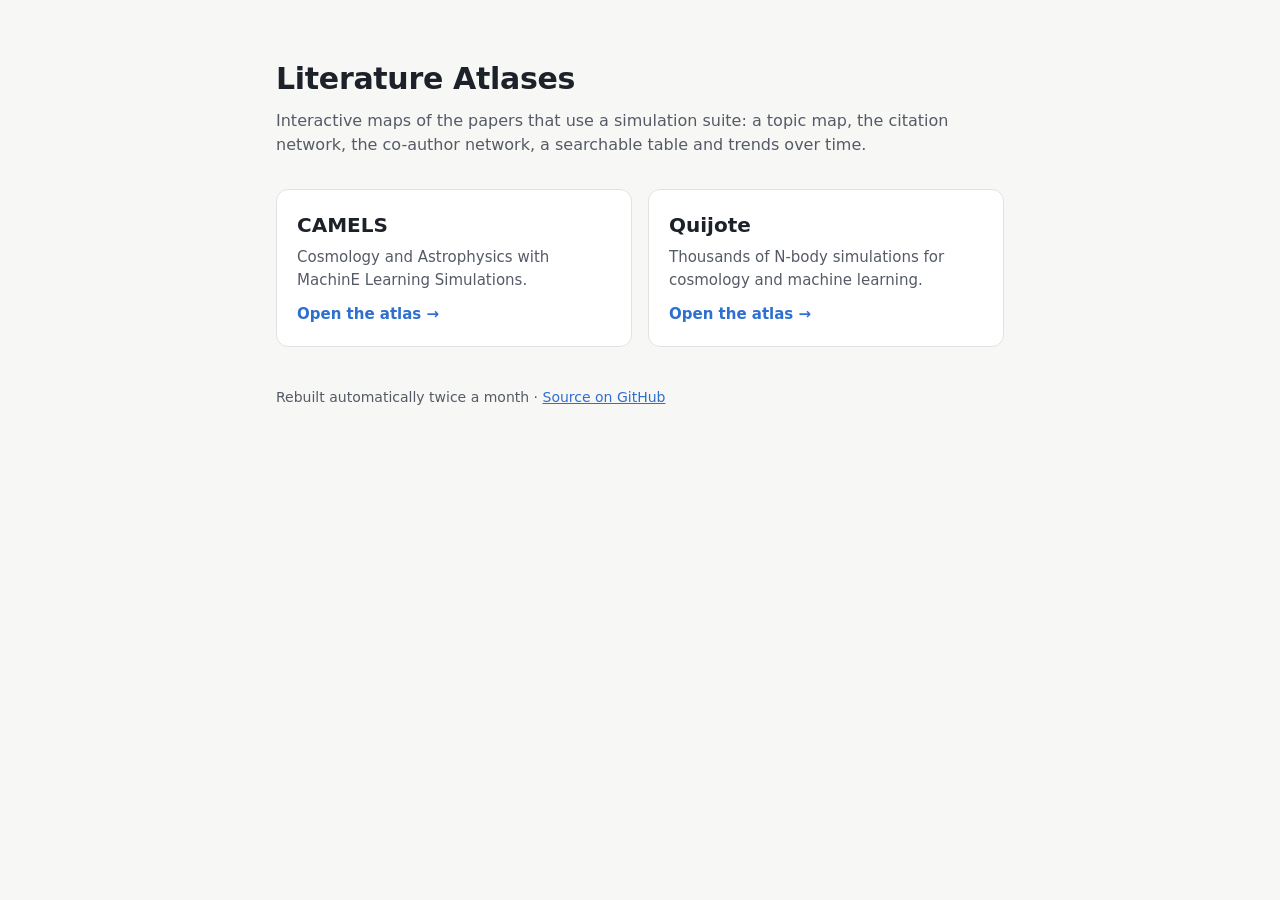
==== commit d2ce3baa: "Turn the CAMELS atlas into a multi-project literature atlas; add Quijote One codebase now builds an " ====
--- a/index.html
+++ b/index.html
@@ -2,1441 +2,46 @@
 <html lang="en">
 <head>
 <meta charset="utf-8">
-<meta name="viewport" content="width=device-width, initial-scale=1, viewport-fit=cover">
-<meta name="description" content="Interactive map of the 155 papers that use the CAMELS simulations: topics, citation network and co-author network.">
-<meta property="og:title" content="CAMELS Literature Atlas">
-<meta property="og:description" content="Interactive map of the 155 papers that use the CAMELS simulations: topics, citation network and co-author network.">
-<meta property="og:type" content="website">
-<meta property="og:url" content="https://franciscovillaescusa.github.io/camels-atlas/">
-<meta property="og:image" content="https://franciscovillaescusa.github.io/camels-atlas/preview.png">
-<meta property="og:image:width" content="1200">
-<meta property="og:image:height" content="630">
-<meta name="twitter:card" content="summary_large_image">
-<!-- Google tag (gtag.js) -->
-<script async src="https://www.googletagmanager.com/gtag/js?id=G-XRRM15GMS9"></script>
-<script>window.dataLayer = window.dataLayer || []; function gtag(){dataLayer.push(arguments);} gtag('js', new Date()); gtag('config', 'G-XRRM15GMS9');</script>
-<title>CAMELS Literature Atlas</title>
-<link rel="icon" type="image/svg+xml" href="data:image/svg+xml,%3Csvg%20xmlns%3D%22http%3A//www.w3.org/2000/svg%22%20viewBox%3D%220%200%2032%2032%22%3E%3Crect%20width%3D%2232%22%20height%3D%2232%22%20rx%3D%227%22%20fill%3D%22%2312151c%22/%3E%3Cg%20stroke%3D%22%235b9cf0%22%20stroke-width%3D%221.6%22%20opacity%3D%22.8%22%3E%3Cpath%20d%3D%22M8%2022%20L14%2011%20L23%209%20M14%2011%20L19%2020%20L8%2022%20M19%2020%20L25%2023%22/%3E%3C/g%3E%3Cg%20fill%3D%22%235b9cf0%22%3E%3Ccircle%20cx%3D%228%22%20cy%3D%2222%22%20r%3D%222.6%22/%3E%3Ccircle%20cx%3D%2214%22%20cy%3D%2211%22%20r%3D%223.2%22/%3E%3Ccircle%20cx%3D%2223%22%20cy%3D%229%22%20r%3D%222.2%22/%3E%3Ccircle%20cx%3D%2219%22%20cy%3D%2220%22%20r%3D%222.8%22/%3E%3Ccircle%20cx%3D%2225%22%20cy%3D%2223%22%20r%3D%221.8%22/%3E%3C/g%3E%3C/svg%3E">
-<link rel="preconnect" href="https://fonts.googleapis.com">
-<link rel="stylesheet" href="https://fonts.googleapis.com/css2?family=Inter:wght@400;500;600&family=Space+Grotesk:wght@500;600;700&family=IBM+Plex+Mono:wght@400;500&display=swap">
+<meta name="viewport" content="width=device-width, initial-scale=1">
+<title>Literature Atlases</title>
+<meta name="description" content="Interactive maps of the papers that use the CAMELS and Quijote simulations: topics, citations and collaborations.">
 <style>
-/* Layout: one working screen — header + toolbar on top, canvas map left, detail panel right (stacks below on phones). */
-:root {
-  --bg: #f4f6f9; --surface: #ffffff; --ink: #12151c; --ink-2: #4c5361; --muted: #7d8492;
-  --line: #e1e5eb; --edge: rgba(18,21,28,0.13); --edge-hi: #12151c; --accent: #2a78d6; --wash: rgba(42,120,214,0.08);
-  --t0: #896e2f; --t1: #23811f; --t2: #e181a4; --t3: #6256ca; --t4: #da5551; --t5: #3bac7d; --t6: #3879cb; --t7: #e6a438; --t8: #32a3b1; --t9: #e27045; --t10: #8b9099; --seq0: #9ec5f4; --seq1: #104281;
-  --f-display: "Space Grotesk", "Helvetica Neue", Arial, sans-serif;
-  --f-body: Inter, system-ui, -apple-system, "Segoe UI", sans-serif;
-  --f-mono: "IBM Plex Mono", ui-monospace, Menlo, monospace;
-}
-@media (prefers-color-scheme: dark) { :root:not([data-theme="light"]) {
-  --bg: #0e1116; --surface: #161a21; --ink: #eef0f4; --ink-2: #b6bcc8; --muted: #858c99;
-  --line: #2a303b; --edge: rgba(238,240,244,0.12); --edge-hi: #eef0f4; --accent: #3987e5; --wash: rgba(57,135,229,0.14);
-  --t0: #977c36; --t1: #23811f; --t2: #cd5a82; --t3: #9088df; --t4: #de6e6d; --t5: #359b73; --t6: #4688da; --t7: #c3882d; --t8: #349daa; --t9: #d06138; --t10: #7b808a; --seq0: #1c5cab; --seq1: #cde2fb; color-scheme: dark; } }
-:root[data-theme="dark"] {
-  --bg: #0e1116; --surface: #161a21; --ink: #eef0f4; --ink-2: #b6bcc8; --muted: #858c99;
-  --line: #2a303b; --edge: rgba(238,240,244,0.12); --edge-hi: #eef0f4; --accent: #3987e5; --wash: rgba(57,135,229,0.14);
-  --t0: #977c36; --t1: #23811f; --t2: #cd5a82; --t3: #9088df; --t4: #de6e6d; --t5: #359b73; --t6: #4688da; --t7: #c3882d; --t8: #349daa; --t9: #d06138; --t10: #7b808a; --seq0: #1c5cab; --seq1: #cde2fb; color-scheme: dark; }
-
-html, body { height: 100%; }
-body { background: var(--bg); color: var(--ink); font-family: var(--f-body); font-size: 14px; line-height: 1.5;
-  padding-left: max(16px, env(safe-area-inset-left, 0px)); padding-right: max(16px, env(safe-area-inset-right, 0px));
-  padding-block: 14px 16px; box-sizing: border-box; display: flex; flex-direction: column; gap: 12px; }
-*, *::before, *::after { box-sizing: border-box; }
-button, input, select { font: inherit; color: inherit; }
-[hidden] { display: none !important; }
-:focus-visible { outline: 2px solid var(--accent); outline-offset: 2px; }
-
-header { display: flex; flex-wrap: wrap; align-items: center; justify-content: space-between; gap: 12px 24px; }
-.brand { display: flex; flex-direction: column; gap: 2px; min-width: 0; }
-h1 { font-family: var(--f-display); font-weight: 700; font-size: 22px; letter-spacing: -0.01em; margin: 0; text-wrap: balance; }
-.newb { display: inline-block; font-size: 9.5px; font-weight: 700; text-transform: uppercase; letter-spacing: .06em; color: var(--surface); background: var(--accent); border-radius: 4px; padding: 1px 5px; margin-left: 4px; vertical-align: 1px; }
-.reportlink { margin: 4px 0 0; font-size: 12px; }
-.reportlink a { color: var(--muted); text-decoration: underline; text-underline-offset: 2px; }
-.reportlink a:hover { color: var(--accent); }
-.panelbar { display: flex; justify-content: space-between; gap: 8px; }
-.linkbtn { all: unset; color: var(--accent); cursor: pointer; }
-.linkbtn:hover { text-decoration: underline; }
-.linkbtn:focus-visible { outline: 2px solid var(--accent); outline-offset: 2px; }
-dialog#about { max-width: min(680px, calc(100vw - 32px)); max-height: calc(100vh - 48px); border: 1px solid var(--line); border-radius: 12px;
-  padding: 0; background: var(--surface); color: var(--ink); box-shadow: 0 12px 40px rgba(0,0,0,.25); }
-dialog#about::backdrop { background: rgba(10,12,16,.45); }
-.about-head { position: sticky; top: 0; display: flex; justify-content: space-between; align-items: center; gap: 12px;
-  padding: 14px 18px; background: var(--surface); border-bottom: 1px solid var(--line); }
-.about-head h2 { font-family: var(--f-display); font-size: 18px; margin: 0; }
-#about-body { padding: 4px 18px 18px; font-size: 13.5px; line-height: 1.55; color: var(--ink-2); }
-#about-body h3 { font-size: 11px; text-transform: uppercase; letter-spacing: .08em; color: var(--muted); margin: 16px 0 6px; }
-#about-body ul { margin: 0; padding-left: 18px; display: grid; gap: 5px; }
-#about-body p { margin: 0; }
-#about-body ul + p { margin-top: 14px; }
-#about-body b { color: var(--ink); font-weight: 600; }
-.tagline { margin: 0; color: var(--ink-2); font-size: 14px; max-width: 100ch; text-wrap: pretty; }
-.stats { color: var(--ink-2); font-size: 13px; font-variant-numeric: tabular-nums; }
-.stats b { color: var(--ink); font-weight: 600; }
-
-.modes { display: inline-flex; background: var(--surface); border: 1px solid var(--line); border-radius: 10px; padding: 3px; gap: 2px; }
-.modes button { border: 0; background: transparent; padding: 7px 14px; border-radius: 7px; cursor: pointer; font-weight: 500; color: var(--ink-2);
-  display: inline-flex; align-items: center; gap: 8px; }
-.modes button svg { width: 16px; height: 16px; flex: none; }
-.modes button[aria-pressed="true"] { background: var(--ink); color: var(--surface); }
-.modes button:not([aria-pressed="true"]):hover { background: var(--wash); color: var(--ink); }
-
-.toolbar { display: flex; flex-wrap: wrap; gap: 8px 12px; align-items: center; }
-.field { display: flex; align-items: center; gap: 6px; color: var(--ink-2); font-size: 13px; }
-.search { flex: 1 1 220px; max-width: 320px; position: relative; }
-.qcount { position: absolute; right: 28px; top: 50%; transform: translateY(-50%); font-size: 11.5px; color: var(--muted); pointer-events: none; font-variant-numeric: tabular-nums; }
-.search input { width: 100%; padding: 7px 70px 7px 32px; border: 1px solid var(--line); border-radius: 8px; background: var(--surface); }
-.search svg { position: absolute; left: 10px; top: 50%; transform: translateY(-50%); width: 15px; height: 15px; color: var(--muted); }
-select { padding: 6px 8px; border: 1px solid var(--line); border-radius: 8px; background: var(--surface); font-variant-numeric: tabular-nums; }
-.toolbar select { max-width: 175px; }
-#fbtn { white-space: nowrap; }
-.fcount { color: var(--accent); font-weight: 600; }
-.active { display: flex; flex-wrap: wrap; gap: 4px; align-items: center; min-width: 0; }
-.achip { display: inline-flex; align-items: center; gap: 5px; border: 1px solid var(--accent); background: var(--wash); color: var(--ink);
-  border-radius: 999px; padding: 2px 9px; font-size: 12px; cursor: pointer; }
-.achip span { color: var(--muted); font-size: 13px; }
-.achip:hover span { color: var(--ink); }
-.fpanel { background: var(--surface); border: 1px solid var(--line); border-radius: 12px; padding: 12px 14px; display: grid; gap: 10px;
-  box-shadow: 0 8px 24px rgba(0,0,0,.08); }
-.frow { display: flex; flex-wrap: wrap; gap: 8px 14px; }
-.frow select { max-width: 220px; }
-.ftitle { font-size: 11px; text-transform: uppercase; letter-spacing: .08em; color: var(--muted); font-weight: 600; }
-.ftitle span { text-transform: none; letter-spacing: 0; font-weight: 400; }
-#dlwrap { position: relative; flex: none; }
-#reset { margin-left: auto; }
-.dlmenu { position: absolute; right: 0; top: calc(100% + 4px); z-index: 5; display: flex; flex-direction: column; min-width: 170px;
-  background: var(--surface); border: 1px solid var(--line); border-radius: 9px; box-shadow: 0 8px 24px rgba(0,0,0,.14); padding: 4px; }
-.dlmenu button { all: unset; padding: 7px 10px; border-radius: 6px; font-size: 13px; color: var(--ink); cursor: pointer; }
-.dlmenu button:hover, .dlmenu button:focus-visible { background: var(--wash); }
-.mapopts { position: absolute; left: 10px; top: 10px; z-index: 2; display: flex; flex-direction: column; gap: 4px; }
-.playbtn { padding: 5px 0; width: 32px; text-align: center; font-size: 12px; }
-.playbtn[aria-pressed="true"] { background: var(--ink); color: var(--surface); border-color: var(--ink); }
-.playyear { position: absolute; right: 64px; bottom: 26px; font-family: var(--f-display); font-size: 48px; font-weight: 700; text-align: right;
-  color: var(--ink); opacity: .22; pointer-events: none; font-variant-numeric: tabular-nums; line-height: 1; }
-.playyear small { display: block; font-family: var(--f-body); font-size: 13px; font-weight: 600; margin-top: 6px; }
-.mapopts select { font-size: 12px; padding: 1px 4px; margin-left: 4px; border-radius: 6px; }
-.cbkey { background: color-mix(in srgb, var(--surface) 92%, transparent); border: 1px solid var(--line); border-radius: 8px; padding: 6px 9px;
-  font-size: 11.5px; color: var(--ink-2); display: grid; gap: 3px; max-width: 230px; }
-.cbkey .row { display: flex; align-items: center; gap: 6px; }
-.cbkey i { width: 9px; height: 9px; border-radius: 50%; flex: none; }
-.cbkey .ramp { height: 8px; border-radius: 4px; background: linear-gradient(90deg, var(--seq0), var(--seq1)); }
-.cbkey .ends { display: flex; justify-content: space-between; font-variant-numeric: tabular-nums; }
-.cbkey .hint { color: var(--muted); }
-.mapopts .chk { background: color-mix(in srgb, var(--surface) 88%, transparent); border: 1px solid var(--line); border-radius: 8px; padding: 4px 9px; font-size: 12.5px; }
-.tablewrap { position: absolute; inset: 44px 0 0 0; overflow: auto; }
-.tablebar { position: absolute; left: 0; right: 0; top: 0; height: 44px; display: flex; align-items: center; justify-content: space-between; gap: 12px;
-  padding: 0 12px; border-bottom: 1px solid var(--line); z-index: 2; background: var(--surface); }
-.tcap { font-size: 12px; color: var(--muted); min-width: 0; overflow: hidden; text-overflow: ellipsis; white-space: nowrap; }
-.sr { position: absolute; width: 1px; height: 1px; overflow: hidden; clip: rect(0 0 0 0); }
-.trendswrap { position: absolute; inset: 0; overflow: auto; padding: 16px 20px; }
-.trhead { display: flex; justify-content: space-between; align-items: center; gap: 12px; margin-bottom: 8px; }
-.trhead .dimtoggle { background: var(--surface); border: 1px solid var(--line); border-radius: 9px; }
-.trhead .dimtoggle button { border: 0; background: transparent; color: var(--ink-2); cursor: pointer; font: inherit; font-size: 12px; font-weight: 600; }
-.trhead .dimtoggle button:not([aria-pressed="true"]):hover { background: var(--wash); color: var(--ink); }
-.trhead h3 { margin: 0; font-family: var(--f-display); font-size: 16px; }
-.trendswrap .tgrid { stroke: var(--line); stroke-width: 1; }
-.trendswrap .tax { fill: var(--muted); font-size: 11px; font-variant-numeric: tabular-nums; }
-.trendswrap .ttot { fill: var(--ink-2); font-size: 11.5px; font-weight: 600; font-variant-numeric: tabular-nums; }
-.trendswrap .tseg { cursor: pointer; stroke: var(--surface); stroke-width: 1; }
-.trendswrap .tseg:hover { opacity: .8; }
-.tlegend { display: flex; flex-wrap: wrap; gap: 6px 14px; margin-top: 6px; font-size: 12px; color: var(--ink-2); }
-.tleg { display: inline-flex; align-items: center; gap: 6px; }
-.tleg i { width: 10px; height: 10px; border-radius: 3px; }
-.tleg .n { color: var(--muted); font-variant-numeric: tabular-nums; }
-.tnote { margin: 10px 0 0; font-size: 12px; color: var(--muted); }
-.ptable { width: 100%; border-collapse: collapse; font-size: 13px; }
-.ptable th { position: sticky; top: 0; background: var(--surface); text-align: left; font-weight: 600; font-size: 12px;
-  color: var(--ink-2); border-bottom: 1px solid var(--line); padding: 0; z-index: 1; white-space: nowrap; }
-.ptable th button { all: unset; display: block; padding: 9px 10px; cursor: pointer; }
-.ptable th button:focus-visible { outline: 2px solid var(--accent); outline-offset: -2px; }
-.ptable th[aria-sort="ascending"] button::after { content: " ▲"; font-size: 9px; }
-.ptable th[aria-sort="descending"] button::after { content: " ▼"; font-size: 9px; }
-.ptable td { padding: 5px 10px; border-bottom: 1px solid var(--line); vertical-align: top; }
-.ptable td.num { text-align: right; font-variant-numeric: tabular-nums; white-space: nowrap; }
-.ptable td.tt { min-width: 280px; color: var(--ink); line-height: 1.35; }
-.ptable td.sm { color: var(--ink-2); font-size: 12px; }
-.ptable td.one { white-space: nowrap; overflow: hidden; text-overflow: ellipsis; max-width: 145px; }
-@media (max-width: 1360px) { .ptable td.tt { min-width: 200px; } .ptable td.one { max-width: 120px; } }
-.ptable tbody tr { cursor: pointer; }
-.ptable tbody tr:hover { background: var(--wash); }
-.ptable tbody tr[aria-selected="true"] { background: var(--wash); box-shadow: inset 3px 0 0 var(--accent); }
-.ptable tbody tr:focus-visible { outline: 2px solid var(--accent); outline-offset: -2px; }
-.ptable i { display: inline-block; width: 8px; height: 8px; border-radius: 50%; margin-right: 6px; }
-.tagrow { display: grid; grid-template-columns: 58px minmax(0, 1fr); gap: 8px; align-items: baseline; margin-bottom: 4px; }
-.tagax { font-size: 12px; color: var(--muted); }
-.tag { border: 1px solid var(--line); border-radius: 6px; padding: 1px 7px; font-size: 12px; color: var(--ink); background: var(--wash); }
-.tag.unsure { background: transparent; border-style: dashed; color: var(--ink-2); }
-.tagnote { font-size: 12px; margin-top: 4px; }
-.chk { display: flex; align-items: center; gap: 6px; font-size: 13px; color: var(--ink-2); cursor: pointer; }
-.ghost { border: 1px solid var(--line); background: var(--surface); padding: 6px 10px; border-radius: 8px; cursor: pointer; font-size: 13px; color: var(--ink-2); }
-.ghost:hover { color: var(--ink); border-color: var(--muted); }
-
-.legend { display: flex; flex-wrap: wrap; gap: 4px 5px; align-items: center; }
-.chip { display: inline-flex; align-items: center; gap: 6px; padding: 2px 9px 2px 7px; border-radius: 999px; border: 1px solid var(--line);
-  background: var(--surface); cursor: pointer; font-size: 12px; color: var(--ink); }
-.chip i { width: 10px; height: 10px; border-radius: 50%; flex: none; }
-.chip[aria-pressed="false"] { color: var(--muted); }
-.chip[aria-pressed="false"] i { background: transparent !important; box-shadow: inset 0 0 0 1.5px var(--muted); }
-.chip .n { color: var(--muted); font-variant-numeric: tabular-nums; }
-
-main { flex: 1; min-height: 0; display: grid; grid-template-columns: minmax(0, 1fr) 360px; gap: 12px; }
-.stage { position: relative; background: var(--surface); border: 1px solid var(--line); border-radius: 12px; overflow: hidden; min-height: 420px; }
-canvas { display: block; width: 100%; height: 100%; cursor: grab; touch-action: none; }
-canvas.hovering { cursor: pointer; }
-.stage-note { position: absolute; left: 12px; bottom: 10px; font-size: 12px; color: var(--muted); pointer-events: none;
-  background: color-mix(in srgb, var(--surface) 85%, transparent); padding: 2px 6px; border-radius: 6px; }
-.zoom { position: absolute; right: 10px; top: 10px; display: flex; flex-direction: column; align-items: flex-end; gap: 8px; z-index: 2; }
-.zoom button { display: grid; place-items: center; width: 32px; height: 32px; padding: 0; border: 0; background: transparent; cursor: pointer; color: var(--ink-2); }
-.zoom button svg { width: 16px; height: 16px; }
-.zoom button:hover { color: var(--ink); background: var(--wash); }
-.dispwrap { position: relative; }
-.dispbtn { display: inline-flex !important; align-items: center; gap: 4px; width: auto !important; height: 30px !important; padding: 0 10px !important; font-size: 12.5px; font-weight: 500; color: var(--ink) !important;
-  background: var(--surface) !important; border: 1px solid var(--line) !important; border-radius: 9px; box-shadow: 0 1px 2px rgba(0,0,0,.05); white-space: nowrap; }
-.dispbtn span { color: var(--muted); font-weight: 400; }
-.dispmenu { position: absolute; right: 0; top: calc(100% + 6px); z-index: 6; min-width: 230px; display: grid; gap: 10px; padding: 12px;
-  background: var(--surface); border: 1px solid var(--line); border-radius: 10px; box-shadow: 0 8px 24px rgba(0,0,0,.14); }
-.drow { display: flex; align-items: center; justify-content: space-between; gap: 12px; font-size: 12.5px; color: var(--ink-2); }
-.drow select { font-size: 12.5px; padding: 3px 6px; border-radius: 6px; }
-.chkrow { justify-content: flex-start; gap: 7px; cursor: pointer; }
-.drow .ghost { width: auto; height: auto; padding: 3px 10px; font-size: 12px; }
-.zgroup, .dimtoggle, #zspin { background: var(--surface); border: 1px solid var(--line); border-radius: 9px; box-shadow: 0 1px 2px rgba(0,0,0,.05); overflow: hidden; }
-.zgroup { display: flex; flex-direction: column; }
-.zgroup button + button { border-top: 1px solid var(--line); }
-.dimtoggle { display: flex; padding: 2px; gap: 2px; }
-.dimtoggle button { width: auto; height: 26px; padding: 0 9px; border-radius: 7px; font-size: 12px; font-weight: 600; }
-.dimtoggle button[aria-pressed="true"] { background: var(--ink); color: var(--surface); }
-.tip { position: absolute; pointer-events: none; max-width: 300px; background: var(--ink); color: var(--surface); padding: 7px 10px; border-radius: 8px;
-  font-size: 12.5px; line-height: 1.35; box-shadow: 0 4px 16px rgba(0,0,0,.18); }
-.tip small { display: block; opacity: .75; margin-top: 3px; font-variant-numeric: tabular-nums; }
-
-aside { background: var(--surface); border: 1px solid var(--line); border-radius: 12px; overflow: auto; min-width: 0; padding: 18px 18px 22px;
-  display: flex; flex-direction: column; gap: 14px; }
-aside h2 { font-family: var(--f-display); font-weight: 600; font-size: 18px; line-height: 1.3; margin: 0; text-wrap: balance; }
-aside h3 { font-size: 11px; text-transform: uppercase; letter-spacing: .08em; color: var(--muted); margin: 0 0 6px; font-weight: 600; }
-aside p { margin: 0; color: var(--ink-2); }
-.eyebrow { display: flex; align-items: center; gap: 8px; font-size: 12px; color: var(--ink-2); }
-.eyebrow i { width: 10px; height: 10px; border-radius: 50%; }
-.meta { display: flex; flex-wrap: wrap; gap: 4px 14px; font-size: 13px; color: var(--ink-2); font-variant-numeric: tabular-nums; }
-.meta a, .mono { font-family: var(--f-mono); font-size: 12.5px; }
-a { color: var(--accent); text-decoration: none; } a:hover { text-decoration: underline; }
-.abstract { font-size: 13px; line-height: 1.55; color: var(--ink-2); }
-.names { display: flex; flex-wrap: wrap; gap: 4px; }
-.names button { border: 1px solid var(--line); background: transparent; border-radius: 6px; padding: 2px 7px; font-size: 12.5px; cursor: pointer; color: var(--ink); }
-.names button:hover { background: var(--wash); border-color: var(--accent); }
-.list { list-style: none; margin: 0; padding: 0; display: flex; flex-direction: column; }
-.list button { width: 100%; text-align: left; border: 0; background: transparent; padding: 7px 6px; border-radius: 6px; cursor: pointer;
-  display: grid; grid-template-columns: 10px minmax(0, 1fr) auto; gap: 9px; align-items: baseline; }
-.list button:hover { background: var(--wash); }
-.list i { width: 8px; height: 8px; border-radius: 50%; transform: translateY(-1px); }
-.list .tt { font-size: 13px; color: var(--ink); line-height: 1.35; }
-.list .num { font-size: 12px; color: var(--muted); font-variant-numeric: tabular-nums; white-space: nowrap; }
-.back { align-self: flex-start; }
-.howto summary { list-style: none; cursor: pointer; font-size: 13.5px; color: var(--ink-2); line-height: 1.45; }
-.howto summary::-webkit-details-marker { display: none; }
-.howto summary .more { color: var(--accent); font-size: 12px; white-space: nowrap; }
-.howto summary:hover .more { text-decoration: underline; }
-.howto[open] summary .more { color: var(--muted); }
-.howto > p { margin: 10px 0 8px; font-size: 13px; }
-.how { display: grid; gap: 6px; font-size: 13px; color: var(--ink-2); }
-.how div { display: grid; grid-template-columns: 74px 1fr; gap: 8px; }
-.how b { color: var(--ink); font-weight: 600; font-size: 12px; text-transform: uppercase; letter-spacing: .06em; }
-.bars { display: flex; height: 8px; border-radius: 4px; overflow: hidden; gap: 2px; }
-footer { font-size: 12px; color: var(--muted); }
-
-@media (max-width: 880px) {
-  body { height: auto; }
-  main { grid-template-columns: minmax(0, 1fr); }
-  .stage { height: 62vh; min-height: 380px; }
-  aside { overflow: visible; }
-  .modes button span { display: none; }
-  .modes button { padding: 8px 12px; }
-  .legend { flex-wrap: nowrap; overflow-x: auto; padding-bottom: 4px; scrollbar-width: thin; }
-  .chip { flex: none; }
-  .tapcard:not([hidden]) { display: flex; }
-}
-@media (max-width: 600px) {
-  .field label[for^="f-"] { position: absolute; width: 1px; height: 1px; overflow: hidden; clip: rect(0 0 0 0); }
-  .frow .field { flex: 1 1 100%; } .frow select { width: 100%; max-width: none; }
-  .search { flex-basis: 100%; max-width: none; }
-}
-@media (pointer: coarse) {
-  .zoom button { width: 40px; height: 40px; }
-  .chip, .ghost, .names button { min-height: 34px; }
-}
-.tapcard { display: none; position: absolute; left: 10px; right: 10px; bottom: 10px; gap: 10px; align-items: center;
-  background: var(--surface); border: 1px solid var(--line); border-radius: 10px; padding: 10px 12px; box-shadow: 0 4px 16px rgba(0,0,0,.12); }
-.tapcard .tt { flex: 1; min-width: 0; font-size: 13px; line-height: 1.35; color: var(--ink); overflow: hidden;
-  display: -webkit-box; -webkit-line-clamp: 2; -webkit-box-orient: vertical; }
-.tapcard button { flex: none; }
-@media (min-width: 881px) { .modes button span.short { display: none; } }
+  :root { --bg: #f7f7f5; --surface: #ffffff; --ink: #1d2129; --ink-2: #555b66; --edge: #e2e3e0; --accent: #2f6fd0; }
+  @media (prefers-color-scheme: dark) { :root { --bg: #12151c; --surface: #1a1e27; --ink: #e8eaee; --ink-2: #a3a9b4; --edge: #2c313c; --accent: #6ea4f2; } }
+  * { box-sizing: border-box; }
+  body { margin: 0; background: var(--bg); color: var(--ink); font: 16px/1.5 system-ui, -apple-system, "Segoe UI", sans-serif; }
+  main { max-width: 760px; margin: 0 auto; padding: 56px 16px; }
+  h1 { font-size: 30px; margin: 0 0 8px; letter-spacing: -0.01em; }
+  p.lead { color: var(--ink-2); margin: 0 0 32px; }
+  .cards { display: grid; grid-template-columns: repeat(auto-fit, minmax(260px, 1fr)); gap: 16px; }
+  a.card { display: block; background: var(--surface); border: 1px solid var(--edge); border-radius: 12px; padding: 20px;
+           color: inherit; text-decoration: none; transition: border-color .15s; }
+  a.card:hover, a.card:focus-visible { border-color: var(--accent); }
+  .card h2 { margin: 0 0 6px; font-size: 20px; }
+  .card p { margin: 0; color: var(--ink-2); font-size: 15px; }
+  .card span { display: inline-block; margin-top: 12px; color: var(--accent); font-weight: 600; font-size: 15px; }
+  footer { margin-top: 40px; color: var(--ink-2); font-size: 14px; }
+  footer a { color: var(--accent); }
 </style>
-<style>body{margin:0}</style>
 </head>
 <body>
-<header>
-  <div class="brand">
-    <h1>CAMELS Literature Atlas</h1>
-    <p class="tagline">Every paper that uses the <a href="https://www.camel-simulations.org/" target="_blank" rel="noopener">CAMELS simulations</a>, mapped by topic, citations and collaborations.</p>
-    <div class="stats" id="stats"></div>
+<main>
+  <h1>Literature Atlases</h1>
+  <p class="lead">Interactive maps of the papers that use a simulation suite: a topic map, the citation network,
+    the co-author network, a searchable table and trends over time.</p>
+  <div class="cards">
+    <a class="card" href="camels/">
+      <h2>CAMELS</h2>
+      <p>Cosmology and Astrophysics with MachinE Learning Simulations.</p>
+      <span>Open the atlas →</span>
+    </a>
+    <a class="card" href="quijote/">
+      <h2>Quijote</h2>
+      <p>Thousands of N-body simulations for cosmology and machine learning.</p>
+      <span>Open the atlas →</span>
+    </a>
   </div>
-  <div class="modes" role="group" aria-label="View">
-    <button id="m-topics" data-view="topics" aria-pressed="true">
-      <svg viewBox="0 0 16 16" fill="currentColor" aria-hidden="true"><circle cx="4" cy="5" r="2"/><circle cx="10" cy="3.5" r="1.5"/><circle cx="12" cy="10" r="2.5"/><circle cx="5" cy="11.5" r="1.5"/></svg>
-      <span>Topic map</span></button>
-    <button id="m-citations" data-view="citations" aria-pressed="false">
-      <svg viewBox="0 0 16 16" fill="none" stroke="currentColor" stroke-width="1.5" aria-hidden="true"><circle cx="3.5" cy="12" r="2"/><circle cx="12.5" cy="12" r="2"/><circle cx="8" cy="3.5" r="2"/><path d="M4.6 10.3 7 5.3M11.4 10.3 9 5.3M5.5 12h5"/></svg>
-      <span>Citations</span></button>
-    <button id="m-coauthors" data-view="coauthors" aria-pressed="false">
-      <svg viewBox="0 0 16 16" fill="none" stroke="currentColor" stroke-width="1.5" aria-hidden="true"><circle cx="5.5" cy="5" r="2.3"/><circle cx="11.5" cy="6" r="1.8"/><path d="M1.5 14c.5-2.7 2-4 4-4s3.5 1.3 4 4M10 10.3c.5-.2 1-.3 1.5-.3 1.6 0 2.7 1.2 3 3.5"/></svg>
-      <span>Co-authors</span></button>
-    <button id="m-table" data-view="table" aria-pressed="false">
-      <svg viewBox="0 0 16 16" fill="none" stroke="currentColor" stroke-width="1.5" aria-hidden="true"><rect x="2" y="2.5" width="12" height="11" rx="1.5"/><path d="M2 6h12M2 9.5h12M6.5 6v7.5"/></svg>
-      <span>Table</span></button>
-    <button id="m-trends" data-view="trends" aria-pressed="false">
-      <svg viewBox="0 0 16 16" fill="none" stroke="currentColor" stroke-width="1.5" stroke-linecap="round" aria-hidden="true"><path d="M2.5 13.5h11M4.5 13.5V9M8 13.5V5.5M11.5 13.5V7.5"/></svg>
-      <span>Trends</span></button>
-  </div>
-</header>
-
-<div class="toolbar">
-  <label class="search"><svg viewBox="0 0 16 16" fill="none" stroke="currentColor" stroke-width="1.6" aria-hidden="true"><circle cx="7" cy="7" r="4.5"/><path d="m10.5 10.5 3.5 3.5"/></svg>
-    <input id="q" type="search" placeholder="Search  ( / )" aria-label="Search papers, authors, abstracts and tags"><span class="qcount" id="qcount" aria-live="polite"></span></label>
-  <span class="field"><label for="y0">Years</label> <select id="y0"></select> <span aria-hidden="true">–</span> <select id="y1" aria-label="To year"></select> <button class="ghost playbtn" id="play" type="button" title="Play the history: papers appear one by one in date order" aria-label="Play the history paper by paper">▶</button></span>
-  <button class="ghost" id="fbtn" type="button" aria-expanded="false" aria-controls="fpanel">Filters <span class="fcount" id="fcount"></span> ▾</button>
-  <span class="active" id="active" aria-label="Active filters"></span>
-  <button class="ghost" id="reset">Clear filters</button>
-</div>
-<div class="fpanel" id="fpanel" hidden>
-  <div class="frow">
-    <span class="field"><label for="f-suite">Suite</label> <select id="f-suite"></select></span>
-    <span class="field"><label for="f-data">Data</label> <select id="f-data"></select></span>
-    <span class="field"><label for="f-method">Method</label> <select id="f-method"></select></span>
-  </div>
-  <div class="ftitle">Topics <span>· click to show or hide; Alt-click to show only one</span></div>
-  <div class="legend" id="legend" aria-label="Topics"></div>
-</div>
-
-<main>
-  <div class="stage" id="stage">
-    <div class="mapopts"><div class="cbkey" id="cbkey" hidden></div></div>
-    <canvas id="cv" aria-label="Interactive map of CAMELS publications" role="img"></canvas>
-    <div class="zoom">
-      <div class="dispwrap"><button class="dispbtn" id="dispbtn" type="button" aria-haspopup="true" aria-expanded="false" title="Layout and colors">Display <span id="dispsum"></span> ▾</button>
-        <div class="dispmenu" id="dispmenu" hidden>
-          <div class="drow"><span>Layout</span><div class="dimtoggle" role="group" aria-label="Layout"><button id="d2" type="button" aria-pressed="true" title="Flat layout (drag to pan)">2D</button><button id="d3" type="button" aria-pressed="false" title="Rotatable 3D layout (drag to rotate)">3D</button></div></div>
-          <label class="drow" id="cbwrap"><span>Color by</span><select id="colorby" aria-label="Color dots by"><option value="topic">Topic</option><option value="year">Year</option><option value="method">Method</option><option value="suite">Suite</option></select></label>
-          <label class="drow chkrow" id="selfwrap" hidden><input type="checkbox" id="selfc" checked> Count self-citations</label>
-          <div class="drow" id="spinrow" hidden><span>Rotation</span><button class="ghost" id="zspin" type="button" aria-pressed="true">Pause</button></div>
-        </div>
-      </div>
-      <div class="zgroup"><button id="zin" type="button" aria-label="Zoom in" title="Zoom in"><svg viewBox="0 0 16 16" fill="none" stroke="currentColor" stroke-width="1.6" stroke-linecap="round" stroke-linejoin="round" aria-hidden="true"><path d="M8 3.5v9M3.5 8h9"/></svg></button><button id="zout" type="button" aria-label="Zoom out" title="Zoom out"><svg viewBox="0 0 16 16" fill="none" stroke="currentColor" stroke-width="1.6" stroke-linecap="round" stroke-linejoin="round" aria-hidden="true"><path d="M3.5 8h9"/></svg></button><button id="zfit" type="button" aria-label="Show everything" title="Show everything"><svg viewBox="0 0 16 16" fill="none" stroke="currentColor" stroke-width="1.6" stroke-linecap="round" stroke-linejoin="round" aria-hidden="true"><path d="M2.5 6V2.5H6M10 2.5h3.5V6M13.5 10v3.5H10M6 13.5H2.5V10"/></svg></button></div>
-    </div>
-    <div class="stage-note" id="note"></div>
-    <div class="tip" id="tip" hidden></div>
-    <div class="tablebar" id="tablebar" hidden><span class="tcap" id="tcap"></span>
-<span class="dlwrap" id="dlwrap"><button class="ghost" id="dlbtn" type="button" aria-haspopup="true" aria-expanded="false" title="Download the papers currently shown">Download ▾</button>
-    <span class="dlmenu" id="dlmenu" hidden><button type="button" data-dl="bib">BibTeX (.bib)</button><button type="button" data-dl="csv">Spreadsheet (.csv)</button></span></span>
-    </div>
-    <div class="tablewrap" id="tablewrap" hidden></div>
-    <div class="trendswrap" id="trendswrap" hidden></div>
-    <div class="playyear" id="playyear" hidden aria-live="polite"></div>
-    <div class="tapcard" id="tapcard" hidden><span class="tt" id="tapcard-t"></span><button class="ghost" id="tapcard-go">Details ↓</button><button class="ghost" id="tapcard-x" aria-label="Close">×</button></div>
-  </div>
-  <aside id="panel" aria-live="polite"></aside>
+  <footer>Rebuilt automatically twice a month · <a href="https://github.com/franciscovillaescusa/literature-atlas">Source on GitHub</a></footer>
 </main>
-<footer id="foot"></footer>
-<dialog id="about" aria-labelledby="about-title">
-  <div class="about-head"><h2 id="about-title">About &amp; data sources</h2><button class="ghost" id="about-x" type="button" aria-label="Close">×</button></div>
-  <div id="about-body"></div>
-</dialog>
-
-<script type="application/json" id="atlas-data">{"topics":["HI & multifield maps","Baryonic feedback: CGM, IGM, FRBs & SZ","Simulation-based inference methods","Primordial non-Gaussianity & analytic models","Fast & differentiable simulators","Diffusion models & field generation","Halos, clusters & galaxy environments","Galaxy properties & CAMELS releases","Field-level inference & graph networks","Halo concentration & baryonic imprints","Unassigned (new papers)"],"topicsShort":["HI & multifield","Baryonic feedback","SBI methods","Primordial NG","Fast simulators","Diffusion models","Halos & clusters","Galaxy properties","Field-level inference","Halo concentration","Unassigned"],"authors":["A. Cuceu","A. Kremin","A. Meisner","A. de la Macorra","Aaron B. Pearlman","Aaron Ouellette","Adam E. Lanman","Adrian E. Bayer","Aizhan Akhmetzhanova","Akshat Gupta","Alba Vega Alonso Tetilla","Aleksandra Ćiprijanović","Alessio Spurio Mancini","Alex A. Saoulis","Alexander Theis","Alice E. Matthews","Alice P. Curtin","Alice Pisani","Alina Sabyr","Alvio Renzini","Amanda Butler Contreras","Amanda Lue","Amy Smith","Ana M. G. Ferreira","Ana Maria Delgado","Andrea Lapi","Andrea Ravenni","Andrea Roncoli","Andrina Nicola","Anirvan Sengupta","Anna Ogorzalek","Annalisa Pillepich","Anne Moore","Anshul Kumar","Arnab Lahiry","Arnab Sarkar","Arne Thomsen","Aseem Paranjape","Atsushi J. Nishizawa","Aurel Schneider","Aurora Simionescu","Austen Gabrielpillai","Ayush Bharti","B. A. Weaver","B. M. Gaensler","Barnabás Póczos","Benjamin D. Oppenheimer","Benjamin Horowitz","Benjamin Joachimi","Benjamin Wandelt","Benjamin Zhang","Bingxiao Xu","Bitao Wang","Biwei Dai","Blakesley Burkhart","Bonny Y. Wang","Boon Kiat Oh","Boryana Hadzhiyska","Bradley W. Meyers","Brian Nord","C. Lamman","Caio B. de S. Nascimento","Calvin Leung","Cami Delgado","Camilla Pacifici","Canpo Su","Carolina Cuesta-Lazaro","Caroline Heneka","Caterina Doglioni","Chaitanya Chawak","ChangHoon Hahn","Charita Dellaporta","Charles C. Margossian","Chiara M. F. Mingarelli","Chihway Chang","Chirag Modi","Chloe Neufeld","Christian Kragh Jespersen","Christian Pedersen","Christina Kreisch","Christine Jones","Christopher C. Lovell","Christopher Carr","Christopher Marsden","Congyao Zhang","Cora Dvorkin","Core Francisco Park","Crescenzo Tortora","César Hernández-Aguayo","D. Bianchi","D. Brooks","D. Huterer","D. Schlegel","D. Sprayberry","Daisuke Nagai","Daniel Anglés-Alcázar","Daniel Bilsborrow","Daniel Foreman-Mackey","Daniel Roberts","David B. Robinson","David N. Spergel","David Vallés-Pérez","David W. Hogg","Davide Piras","Deaglan J. Bartlett","Debora Sijacki","Denise Lanzieri","Derek Inman","Desika Narayanan","Dhayaa Anbajagane","Digvijay Wadekar","Dingyi Zhao","Dionysios Karagiannis","Divij Sharma","Douglas P. Finkbeiner","Duncan Farrah","Dylan Nelson","E. Branchini","E. Chaussidon","E. Gaztañaga","E. Sanchez","Elena Giusarma","Elena Hernandez-Martinez","Elena Hernandez-Martınez","Elena Rasia","Eli Visbal","Elisa J. Gao","Elisabeth Krause","Ely Kerman","Emanuele Fondi","Emily Moser","Enikő Regős","Eric J. Baxter","Erwin T. Lau","Eugene Churazov","F. Prada","Fabio Fontanot","Fabrizio Gentile","Faizan G. Mohammad","Federica Ricci","Federico Bianchini","Federico Marinacci","Feng Yuan","Florian List","Francesco Shankar","Francesco Sinigaglia","Francisco Villaescusa-Navarro","François Lanusse","François Mernier","François-Xavier Briol","G. Gutierrez","G. Rossi","G. Tarlé","Gabriel Jung","Gabriel Kronberger","Gabriele Parimbelli","Gabriella Contardo","Gabriella De Lucia","Gilbert Holder","Giovanni Covone","Giulio Fabbian","Giulio Scelfo","Greg L. Bryan","Guido Cupani","H. K. Herrera-Alcantar","H. Zou","Hao Fu","Haochen Wang","Harrison Cook","Harry Desmond","Helen Shao","Henryk Haniewicz","Houjun Mo","I. Pérez-Ràfols","Ildar I. Khabibullin","Irina Zhuravleva","Isabel Medlock","J. Aguilar","J. Andrew Casey-Clyde","J. Colin Hill","J. E. Forero-Romero","J. Xavier Prochaska","James Kwon","James M. Sullivan","James O. Baldwin","Jean-Luc Starck","Jens Chluba","Ji-hoon Kim","Jiaming Pan","Jing Dou","Jo Dunkley","Joachim Harnois-Déraps","Jochen Weller","Joel Leja","Joel N. Bregman","John F. Wu","John K. Nino","John ZuHone","Jonathan Mercedes-Feliz","Joop Schaye","Jordan Krywonos","Jose Manuel Zorrilla Mantilla","Jose Manuel Zorrilla Matilla","Josh Borrow","Joshua S. Speagle","Joyce Caliendo","Juan Pablo Alfonzo","Jun-Young Lee","Jupiter Ding","K. J. Kwon","Kai Lehman","Kai Wang","Kaitlyn Shin","Kartheik Iyer","Karthik Mahesh Varadarajan","Katarina Kraljic","Kaze W. K. Wong","Kendrick Smith","Kentaro Nagamine","Kenzie Nimmo","Kevin Bandura","Khee-Gan Lee","Kito Liao","Kiyoshi W. Masui","Klaus Dolag","Kritti Sharma","Kunal Bhatia","Kunyao Zhao","L. Le Guillou","L. Raul Abramo","L. Samushia","L. Y. Aaron Yung","Labiba Zahin","Lars Hernquist","Laura Sommovigo","Laurence Perreault-Levasseur","Lawrence K. Saul","Leah Bigwood","Leander Thiele","Lehman H. Garrison","Leon V. E. Koopmans","Leslie K. Hunt","Liam Connor","Licia Verde","Lluis Mas-Ribas","Lordrick A. Kahinga","Lucia A. Perez","Luis C. Ho","Luis Fernando Machado Poletti Valle","Lukas Kammerer","Lumen Boco","M. Ishak","M. Landriau","M. Manera","M. Silvestrini","Maggie Voetberg","Manuel Arnés-Curto","Marc Huertas-Company","Marco Baldi","Marco Gatti","Marguerite Pierre","Mariangela Bernardi","Mark Vogelsberger","Martin Bourne","Maryam Hussaini","Masaya Yamamoto","Matteo Viel","Matthew C. Johnson","Matthew Gebhardt","Matthew Ho","Matthieu Schaller","Mattias Lazda","Mauricio Reyes-Hurtado","Mauro Rigo","Mawson W. Sammons","Max E. Lee","Maxim Markevitch","Megan Pirecki","Megan Taylor Tillman","Mehrabul Islam","Melanie Habouzit","Meredith Powell","Michael Eickenberg","Michael Kovač","Michele Liguori","Michelle Ntampaka","Miguel Arana-Catania","Mihir Kulkarni","Milena Valentini","Miles Cranmer","Ming Sun","Mohammad S. Mirakhor","Mohammadreza Ayromlou","Moritz Münchmeyer","Mufan Shao","N. Palanque-Delabrouille","Naomi Gluck","Naomi Saphra","Natalí S. M. de Santi","Nayantara Mudur","Neal Dalal","Neerav Kaushal","Nhut Truong","Niall Jeffrey","Nianyi Chen","Nicholas Battaglia","Nicholas Kern","Nicola Menci","Nicola R. Napolitano","Nicolas Cerardi","Nicolas Echeverri","Nicolas Echeverri Rojas","Nicolas Payot","Niklas Wahlström","Nina Gusinskaia","Ningyuan Huang","Norbert Werner","O. Lahav","Olive Ross","Oliver H. E. Philcox","Oliver Hahn","Omar Yehia","Orsolya E. Kovács","P. Doel","P. Martini","Pablo Araya-Araya","Pablo Lemos","Pablo Villanueva-Domingo","Patricia Iglesias-Navarro","Paul Torrey","Pedro G. Ferreira","Pengjie Zhang","Peter Melchior","Philipp Pilar","Pranjal R. S.","Premvijay Velmani","Priyanka Chakraborty","Priyanka Singh","Qi Guo","Qiusheng Gu","R. Henry Liu","R. Joyce","R. Miquel","Rachel Cleveland","Rachel S. Somerville","Rahul Kannan","Ralph P. Kraft","Raul E. Angulo","Richard Stiskalek","Robert McGibbon","Robert Reischke","Roberto Maiolino","Roberto Trotta","Romain Teyssier","Romeel Dave","Ronniy C. Joseph","Roy Friedman","Rupert A. C. Croft","Rüdiger Pakmor","S. Ahlen","S. BenZvi","S. Gontcho A Gontcho","S. Nadathur","Sadegh Khochfar","Safkat Zahir","Sagan Sutherland","Sambatra Andrianomena","Sammy Sharief","Sandro Tacchella","Satvik Mishra","Serafina Di Gioia","Sergio Contreras","Sergio Martin-Alvarez","Sheng-Chieh Lin","Shihui Zang","Shion Andrew","Shirley Ho","Shivam Pandey","Shurui Lin","Shy Genel","Siddharth Mishra-Sharma","Simeon Bird","Simon D. M. White","Simone Ferraro","Sophie Koudmani","Soumak Maitra","Sownak Bose","Stefania Amodeo","Stefano Cristiani","Stefano Ettori","Steffen Hagstotz","Stephanie Tonnesen","Stephen A. Walker","Suchetha Cooray","Sultan Hassan","Sunil Simha","Susana Planelles","Sven Krippendorf","T. Claybaugh","Tanner Sether","Tasnim Zaman","The LSST Dark Energy Science Collaboration","Thomas J. Elliott","Tiago Castro","Tianyi Li","Tilman Tröster","Tiziana Di Matteo","Tjitske K. Starkenburg","Tobias Grubenmann","Ulrich P. Steinwandel","Uros Seljak","Valentina La Torre","Valerio Busillo","Veronica Biffi","Vicent Quilis","Victoria Ono","Vid Iršič","Vikram Ravi","Violeta Gonzalez-Perez","Volker Springel","W. J. Percival","Waleed Mouhali","Wentao Luo","William J. Roper","William Laplante","William R. Coulton","William R. Forman","Xavier Corap","Xavier Sims","Xiaohu Yang","Xiaowen Zhang","Xingye Zhu","Yang Wang","Yash Gondhalekar","Yashar Hezaveh","Yin Li","Yingjie Peng","Yongseok Jo","Yu-Chen Wang","Yuanyuan Su","Yueying Ni","Yuga Hikida","Yukun Liu","Yuri Oku","Yurii Kvasiuk","Zarin Tasnim","Zeyu Gao","Zoltan Haiman","Ákos Bogdán","Ángel Chandro-Gómez","Óscar Monllor-Berbegal"],"papers":[{"id":"2610.40218","t":"Celia: Catalog Embeddings Learned from cosmologIcal simulAtions","ab":"Cosmological hydrodynamical simulations connect observed galaxies to cosmology and the physics of galaxy formation. Each simulation is expensive, and different codes model galaxy formation in different ways. We present Celia (Catalog Embeddings Learned from cosmologIcal simulAtions), a self-supervised foundation model that maps catalogs of subhalos and their galaxy properties to an embedding vector for the purposes of compression and organization of astrophysical and large-scale structure information. Celia is pretrained without parameter labels on the IllustrisTNG, SIMBA and Astrid suites of CAMELS and their N-body counterparts, by reconstructing masked subhalo properties and predicting the representations of a teacher network. Simple linear models fitted to the embeddings recover $Ω_{\\mathrm m}$ with $R^2=0.999$, and $σ_8$ and both supernova-feedback amplitudes with $R^2\\geq0.97$, in all three suites. The embeddings translate well to out-of-distribution simulations such as Swift-EAGLE, a code that Celia never saw. A linear model fitted on the three training codes predicts its $Ω_{\\mathrm m}$ with a correlation coefficient $r=0.985$, and linear models fitted on 20 labeled simulations reach $r\\geq0.94$ for $Ω_{\\mathrm m}$, $σ_8$ and a supernova-feedback amplitude. We decompose the variation among the simulations of each suite into principal components of the embedding, and simple power laws of the simulation parameters describe the leading components. Celia gives simulated galaxy catalogs a shared coordinate system for simulation-based inference, emulation, the comparison of galaxy-formation models, the detection of physical degeneracies and the discovery of new astrophysical probes.","abx":0,"nw":0,"d":"2026-10-29","dq":0,"y":2026,"au":[430,269,33,406,357,45],"c":0,"cs":0,"bib":"2026arXiv261040218Z","v":"","lk":"arXiv:2610.40218","url":"https://arxiv.org/abs/2610.40218","doi":"","tg":{"s":["IllustrisTNG","SIMBA","Astrid","N-body (dark matter only)","Swift-EAGLE"],"d":["Halo & galaxy catalogs"],"m":["Other ML"],"u":[]},"x":-0.1208,"yy":0.3077,"p3":[0.1008,0.3478,-0.0991],"sim":{"k":"e","l":[[137,0.955],[61,0.953],[9,0.95],[2,0.95],[118,0.949]]},"c3":[94.16,-23.7,-85.0],"c2":[98.72,23.06],"k":8,"r":[13,24,30,35,41,53,61,63,70,96,102,105,107,114,115,118,122,131,137,141,142,148,154],"rm":0},{"id":"2610.37825","t":"Probing Cosmology with Diffusion Models: Memorization, Generalization, and Parameter Estimation","ab":"Diffusion models are increasingly used as surrogates for expensive cosmological simulations, but simple metrics like reconstruction fidelity do not guarantee a surrogate can be trusted for scientific inference. To explore this, we train diffusion models on HI fields from the CAMELS IllustrisTNG simulations and test how three properties change with training-set size: memorization of individual training examples, agreement with one- and two-point statistics (the pixel-value distribution and the power spectrum), and estimation of cosmological parameters from the generated fields. At fixed model size, generative models trained with smaller, less diverse training data produced memorized samples. While this is a well known phenomenon, we show that this leads to miscalibrated parameter densities for cosmological inference tasks. At fixed size, there is a training set size with enough information content to enable a model to generalize, at which point posterior density estimation with neural surrogates can be well-calibrated. We demonstrate that a neural surrogate can therefore pass visual, one-point and power-spectrum convergence tests while still resulting in overconfident parameter estimation in a cosmological inference pipeline. Thus, tests of model generalization should be an additional check for inference pipelines adopting neural surrogates.","abx":0,"nw":0,"d":"2026-10-27","dq":0,"y":2026,"au":[188,306],"c":0,"cs":0,"bib":"2026arXiv261037825P","v":"","lk":"arXiv:2610.37825","url":"https://arxiv.org/abs/2610.37825","doi":"","tg":{"s":["IllustrisTNG"],"d":["2D maps","Power spectra & summary statistics"],"m":["Generative models","Simulation-based inference"],"u":[]},"x":-0.1627,"yy":0.9276,"p3":[-0.6254,-0.083,0.0511],"sim":{"k":"e","l":[[80,0.95],[28,0.943],[83,0.943],[128,0.942],[17,0.942]]},"c3":[-160.94,-26.48,-110.81],"c2":[-195.12,1.46],"k":5,"r":[80,90,128,148],"rm":0},{"id":"2610.33955","t":"FastPM: Fast Pretrained Model for Cosmological Simulation-Based Inference","ab":"Modern cosmology increasingly relies on large ensembles of expensive simulations to model the non-linear Universe and extract information from upcoming surveys. However, generating high-fidelity simulations---whether gravity-only N-body or full hydrodynamical---requires substantial computational resources. In this work, we demonstrate that transfer learning from fast low-fidelity simulations can dramatically reduce the cost of training machine learning models, in particular for simulation-based inference (SBI). We train a Fast Pretrained Model (FastPM) on a set of Fast Particle-Mesh (FastPM) simulations to infer $Ω_m$ and $σ_8$ from the power spectrum, and finetune on a smaller set of high-fidelity CAMELS N-body and hydrodynamical simulations. To reach a fixed posterior accuracy, the pretrained model requires only 5--15\\% of the high-fidelity simulations compared to the number of simulations needed when training on CAMELS alone, reducing the total training simulation compute cost, including that of the pretraining simulations, by up to an order of magnitude in CPU hours. Remarkably, the gains persist for the total matter power spectrum of full hydrodynamical simulations: although FastPM contains no baryonic physics, pretraining on FastPM runs that together cost less than a single hydrodynamical simulation still reduces the total training simulation compute by a factor of $\\sim$5. Moreover, pretraining on more accurate FastPM runs yields more accurate posteriors than training on CAMELS alone achieves with any number of simulations we consider. These results demonstrate that transfer learning from fast simulations is a simple and powerful route to high-fidelity SBI, and highlight the promise of simulation-based foundation models in cosmology.","abx":0,"nw":0,"d":"2026-10-24","dq":0,"y":2026,"au":[265,7],"c":0,"cs":0,"bib":"2026arXiv261033955Y","v":"","lk":"arXiv:2610.33955","url":"https://arxiv.org/abs/2610.33955","doi":"","tg":{"s":["N-body (dark matter only)","CAMELS (suite not stated)","Non-CAMELS simulations"],"d":["Power spectra & summary statistics"],"m":["Simulation-based inference"],"u":[]},"x":-0.4966,"yy":0.2662,"p3":[-0.2573,0.3083,0.0127],"sim":{"k":"e","l":[[53,0.963],[92,0.962],[9,0.955],[154,0.953],[0,0.95]]},"c3":[-39.47,78.29,-90.19],"c2":[-80.93,86.61],"k":4,"r":[47,53,54,58,88,142,154],"rm":0},{"id":"2610.10741","t":"Feedback-Conditional 3D Reconstruction of Cosmic Baryons with Flow Matching","ab":"The complex relationship between galaxies and diffuse gas at large scales depends strongly on astrophysical feedback and cosmology. The dispersion measure (DM) of Fast Radio Bursts (FRBs) is a column of cosmic baryon density and is dominated by the intergalactic medium, which is not necessarily captured by traditional halo model prescriptions. We introduce a generative model to reconstruct 3D gas density fields from galaxy surveys, including redshift space distortions. The probabilistic model is trained on the CAMELS50 simulation suite (IllustrisTNG) and learns to predict the posterior distribution of gas fields conditioned on stellar mass-weighted galaxy density, cosmological parameters, the minimum stellar mass threshold for the galaxy sample, and the baryon suppression power spectrum as a measure of baryonic feedback. Our method uses the 3D gas reconstruction to estimate per-sightline FRB DMs and their posteriors. We validate the model on test boxes by showing agreement between predicted and true DM across individual lines of sight and the overall DM distribution. The model generalizes to a box size $\\sim$\\,4$^3$ times larger in volume than the training boxes and can cover the volumes spanned by cosmological FRB sightlines. The model's 3D gas density predictions vary with input power spectrum and feedback scenarios, offering an inference path to constrain feedback models from FRBs and other probes such as X-rays, the SZ effect, and weak lensing.","abx":0,"nw":0,"d":"2026-10-07","dq":0,"y":2026,"au":[264,8,66,242],"c":0,"cs":0,"bib":"2026arXiv261010741H","v":"","lk":"arXiv:2610.10741","url":"https://arxiv.org/abs/2610.10741","doi":"","tg":{"s":["IllustrisTNG"],"d":["3D fields","Halo & galaxy catalogs","Synthetic observables"],"m":["Generative models"],"u":[]},"x":-0.3636,"yy":-0.4304,"p3":[-0.3413,-0.1186,0.3434],"sim":{"k":"e","l":[[11,0.95],[12,0.95],[83,0.949],[35,0.948],[144,0.945]]},"c3":[-93.67,-55.86,8.49],"c2":[-115.87,-59.07],"k":1,"r":[17,38,46,56,57,73,83,88,94,128,154],"rm":0},{"id":"2610.03946","t":"Baryonic Imprints on DM Halos: characterizing the full concentration-mass probability distribution with CAMELS","ab":"The halo concentration, which represents the distribution of matter within a halo, is a vital tool for modeling the matter distribution on scales ranging from megaparsecs to sub-kiloparsecs. While significant progress has been made on connecting the impact of astrophysics on the mean concentration as a function of halo mass, the same connection to higher moments of the concentration distribution remains far less explored. We employ the IllustrisTNG runs in the CAMELS simulation suite to simultaneously quantify the astrophysics and cosmology dependence of the first four moments of the concentration-mass relation; the mean, the scatter, the skewness, and the kurtosis. We use normalizing flows to model the concentration distribution as a function of halo mass, redshift, and six cosmological/astrophysical parameters. We focus on the mass range $M_{\\rm vir} \\in [10^{11}, 10^{14.5}] M_{\\odot}/h$, and the redshift range $z \\in [0, 1]$. All higher-order moments exhibit a mass-dependent sensitivity to both astrophysics and cosmology. The behavior in dark matter-only simulations follows the known effects of active mergers and of tidal stripping in smaller halos. Once galaxy formation is included, the scatter shows non-monotonic behavior at the Milky Way (MW) mass-scale, and the amplitude of this behavior is strongly influenced by the baryon fraction and supernovae (SNe) feedback parameters. The skewness has a large sensitivity to the baryon fraction as well and is mostly insensitive to the other parameters, while the kurtosis follows the behavior set by the skewness. Results for the ASTRID simulation suite show similar behavior as that of IllustrisTNG. The cosmology and astrophysics dependence of these higher-order moments impact analyses that are sensitive to the full distribution of the concentration-mass relation, particularly for halos at/below the MW mass scale.","abx":0,"nw":0,"d":"2026-10-02","dq":0,"y":2026,"au":[126,109],"c":0,"cs":0,"bib":"2026arXiv261003946G","v":"","lk":"arXiv:2610.03946","url":"https://arxiv.org/abs/2610.03946","doi":"","tg":{"s":["IllustrisTNG"],"d":["Halo & galaxy catalogs"],"m":["Normalizing flows"],"u":[]},"x":0.208,"yy":-0.4918,"p3":[0.3458,-0.0881,0.4333],"sim":{"k":"e","l":[[5,0.965],[95,0.963],[124,0.962],[84,0.948],[89,0.941]]},"c3":[121.2,-71.44,-14.02],"c2":[108.35,-74.33],"k":9,"r":[107,115,124,154],"rm":0},{"id":"2610.03544","t":"Baryonic Imprints on DM Halos: the concentration-mass relation and its dependence on 28 model parameters in the CAMELS suite","ab":"The evolution of baryons in halos, as well as their gravitational impact on the total-matter phase space, has a rich phenomenology and is vital in answering many questions in both cosmology and astrophysics. We use the CAMELS simulation suite to quantify the impact of twenty-three different galaxy formation parameters/processes (as well as five cosmological parameters) on the concentration--mass relation, $c_{\\rm vir}$ - $M_{\\rm vir}$, which characterizes the radial density distribution in halos. We construct a simulation-informed nonlinear model for concentration as a function of halo mass, redshift, and twenty-eight cosmological/astrophysical parameters. This is done using 2048 simulations of the IllustrisTNG galaxy formation model from the CAMELS suite. We extract the imprints of galaxy formation across a wide range in mass $M_{\\rm vir} \\in [10^{11}, 10^{14.5}]$ $M_{\\odot}/h$ and in redshift $z \\in [0, 3]$, finding clear mass- and redshift-dependent features in each of the different feedback mechanisms. From our measurements, we construct a three-component phenomenological model that can include astrophysical imprints in the concentration--mass relation in a fast and simple manner.","abx":0,"nw":0,"d":"2026-10-02","dq":0,"y":2026,"au":[63,109],"c":0,"cs":0,"bib":"2026arXiv261003544D","v":"","lk":"arXiv:2610.03544","url":"https://arxiv.org/abs/2610.03544","doi":"","tg":{"s":["IllustrisTNG"],"d":["Halo & galaxy catalogs"],"m":["Emulators & regression ML"],"u":["Emulators & regression ML"]},"x":0.1269,"yy":-0.5177,"p3":[0.3459,-0.059,0.5405],"sim":{"k":"e","l":[[124,0.985],[95,0.976],[4,0.965],[14,0.95],[84,0.949]]},"c3":[143.6,-66.51,36.77],"c2":[157.28,-83.32],"k":9,"r":[95,107,115,123,124,154],"rm":0},{"id":"2027NewA..13002638B","t":"Gas reservoirs predict future galaxy growth beyond halo assembly history in CAMELS","ab":"Does a galaxy's gas content tell us anything about its future growth once its dark-matter halo history is already known?","abx":1,"nw":0,"d":"2026-11-15","dq":0,"y":2026,"au":[226],"c":0,"cs":0,"bib":"2027NewA..13002638B","v":"New Astronomy","lk":"New Astronomy","url":"https://ui.adsabs.harvard.edu/abs/2027NewA..13002638B/abstract","doi":"10.1016/j.newast.2026.102638","tg":{"s":["IllustrisTNG","SIMBA"],"d":["Halo & galaxy catalogs","Merger trees"],"m":["Emulators & regression ML"],"u":["Emulators & regression ML"]},"x":0.4056,"yy":-0.2215,"p3":[0.3898,-0.405,0.1714],"sim":{"k":"w","l":[[42,0.207],[121,0.197],[31,0.193],[29,0.164],[62,0.163]]},"c3":[-68.57,60.05,67.68],"c2":[-47.92,-114.98],"k":1,"r":[154],"rm":0},{"id":"2026ApJ..1008..242M","t":"Multiscale Rotational-Compressive Organization in Cosmological Baryonic Flows","ab":"Recent cosmological simulations show that baryonic matter in the cosmic web develops shocks, filamentary accretion flows, shear layers, and rotational structures.","abx":1,"nw":0,"d":"2026-09","dq":0,"y":2026,"au":[421],"c":0,"cs":0,"bib":"2026ApJ..1008..242M","v":"Astrophysical Journal","lk":"The Astrophysical Journal","url":"https://ui.adsabs.harvard.edu/abs/2026ApJ..1008..242M/abstract","doi":"10.3847/1538-4357/ae9bba","tg":{"s":["IllustrisTNG","SIMBA"],"d":["3D fields"],"m":["No ML"],"u":[]},"x":0.1967,"yy":-0.849,"p3":[-0.0338,-0.2956,0.2451],"sim":{"k":"e","l":[[65,0.923],[32,0.921],[89,0.92],[107,0.92],[144,0.917]]},"c3":[-59.21,-24.32,98.3],"c2":[-24.87,-127.7],"k":1,"r":[154],"rm":0},{"id":"2610.00725","t":"Emulation of the Halo Mass Function with Neural Networks","ab":"The abundance of galaxy clusters as a function of mass --- the halo mass function (HMF) --- depends strongly on cosmological parameters. Large-scale simulations are computationally expensive, motivating emulators that interpolate simulation outputs. We present a neural network emulator that maps cosmological and astrophysical parameters, halo mass, and redshift directly to a cumulative count of halos above the input mass, avoiding the information loss inherent to binning and to the functional or PCA-based data reduction used in prior emulators. Each emulator prediction is accompanied by a self-estimated error, expressed in units of Poisson shot noise, that the network learns to predict alongside the halo count itself --- giving every output a built-in confidence metric. We validate the emulator with leave-one-out tests on three simulation suites --- the N-body MassiveNus suite and the hydrodynamical CAMELS IllustrisTNG and SIMBA suites --- spanning a range of box sizes, redshifts, sub-grid physics, and softwares. Of all the held-out predictions ($1.2\\times 10^6$ in total), 88\\% have model bias at or below shot noise and 99.9\\% are within $3\\times$ shot noise. The only significant high-error tail is in MassiveNus, where the predicted model bias flags 76\\% of predictions exceeding $3\\times$ shot noise; the remaining number of high error predictions is comparable to the number expected from shot noise alone. This emulator is publicly available and can be trained on other simulation suites making it a flexible HMF tool that can be used for cosmological and astrophysical inference.","abx":0,"nw":0,"d":"2026-09-30","dq":0,"y":2026,"au":[318,305],"c":0,"cs":0,"bib":"2026arXiv261000725R","v":"","lk":"arXiv:2610.00725","url":"https://arxiv.org/abs/2610.00725","doi":"","tg":{"s":["IllustrisTNG","SIMBA","Non-CAMELS simulations"],"d":["Halo & galaxy catalogs"],"m":["Emulators & regression ML"],"u":[]},"x":0.1944,"yy":0.1324,"p3":[0.3765,0.0125,0.0468],"sim":{"k":"e","l":[[117,0.957],[84,0.955],[146,0.953],[138,0.952],[137,0.949]]},"c3":[52.88,148.81,-3.54],"c2":[18.86,210.59],"k":8,"r":[142],"rm":0},{"id":"2609.23982","t":"The CAMELS-CROCODILE Simulation Suite: A New Cosmology--Astrophysics Playground for Machine Learning","ab":"We present CAMELS-CROCODILE, a suite of cosmological hydrodynamic simulations that extends the CAMELS framework with the \\gadget{} smoothed particle hydrodynamics code and the Osaka feedback model. As a companion to the IllustrisTNG-based second-generation CAMELS suite, it provides an independent implementation of the baryonic physics that shapes galaxies, the intergalactic medium, and large-scale structure, broadening the range of subgrid models over which machine-learning (ML) inference can be marginalized and tested. The suite comprises $25$ and $50Mpc/h$ boxes organized into one-parameter, cosmic-variance, and Sobol-sequence sets that vary $26$ cosmological and astrophysical parameters around a fiducial Osaka model. We describe the simulation design and validate the suite against benchmarks and other CAMELS suites. Compared with IllustrisTNG, the fiducial model suppresses the matter power spectrum by only a few per cent, against up to ${\\sim}27\\%$ at $z=0$, and forms stars with similar efficiency below $10^{12.2} M_\\odot/h$ but up to $2.5$ times more efficiently in group-scale halos, both consistent with weaker AGN feedback. We also present the stellar and black hole bias and the Ly$α$ absorption around galaxies. As a first ML application, we apply a graph neural network trained on IllustrisTNG galaxy catalogs, with frozen weights, to CAMELS-CROCODILE. It fails to recover $Ω_{\\rm m}$ and $σ_8$ and returns overconfident posteriors, mainly for simulations containing more galaxies than any in its training set; within that range $Ω_{\\rm m}$ is recovered with an error only $1.5$ times the in-distribution value. These results underline the need to train and test ML inference across physically distinct galaxy formation models.","abx":0,"nw":0,"d":"2026-09-21","dq":0,"y":2026,"au":[218,443,38,207,146,379,95],"c":0,"cs":0,"bib":"2026arXiv260923982N","v":"","lk":"arXiv:2609.23982","url":"https://arxiv.org/abs/2609.23982","doi":"","tg":{"s":["CROCODILE"],"d":["Particle snapshots","Power spectra & summary statistics"],"m":["No ML"],"u":[]},"x":-0.0557,"yy":0.0243,"p3":[0.0298,0.1068,-0.0052],"sim":{"k":"e","l":[[154,0.969],[115,0.963],[137,0.96],[142,0.96],[84,0.959]]},"c3":[-107.01,109.08,194.76],"c2":[-258.83,80.32],"k":7,"r":[],"rm":1},{"id":"2609.19295","t":"Reconstructing the Projected Dark Matter Field across 0.1-100 Mpc Scales from the SDSS Survey","ab":"Dark matter sets the gravitational environment in which galaxies form and evolve, but cannot be observed directly. We present a conditional diffusion model that reconstructs the projected dark matter density field from the galaxy stellar-mass density field for direct application to galaxy surveys. The model is trained on CAMELS and validated on the independent IllustrisTNG300-1 simulation. Halo masses inferred from the reconstructed projected-aperture measurements agree well with the corresponding true values, with a scatter below 0.2 dex. On 100 kpc scales, reconstructed surface densities show a typical scatter of ~0.3 dex in the regime most relevant for observations. We apply the model to SDSS galaxies with $M_\\star\\ge10^9\\,M_\\odot$ in a contiguous low-redshift region. Averaging over 100 stochastic realizations, we reconstruct and publicly release a projected dark matter field covering $90\\times90\\,(h^{-1}\\mathrm{Mpc})^2$ with a pixel size of $0.097\\,h^{-1}\\mathrm{Mpc}$. This pixel area corresponds to the characteristic projected area of halos with masses of ~$10^{10.6}\\,h^{-1}\\,M_\\odot$. The map reveals the multiscale projected cosmic web, including cluster-scale overdensities, filaments and voids. Projected-aperture masses are statistically consistent with SDSS group-catalog masses, while the derived halo mass function broadly matches mock-catalog expectations. The reconstructed projected potential places Coma in one of the deepest wells and near a convergence region of the inferred projected acceleration field, suggesting that the reconstruction retains both local overdensities and coherent large-scale projected gravitational structure. This work shows that diffusion-based dark matter reconstruction can be applied to real galaxy surveys, enabling halo-mass- and spatially resolved dark-matter-environment-based studies of galaxy evolution in SDSS and future wide-area surveys.","abx":0,"nw":0,"d":"2026-09-16","dq":0,"y":2026,"au":[227,436,111,429,247,211,189,446,339,442,351,172,19,65,52,438,51,142,431],"c":0,"cs":0,"bib":"2026ApJ..1010L..17Z","v":"Astrophysical Journal Letters","lk":"arXiv:2609.19295","url":"https://arxiv.org/abs/2609.19295","doi":"10.3847/2041-8213/aea8fe","tg":{"s":["CAMELS (suite not stated)","Non-CAMELS simulations"],"d":["2D maps"],"m":["Generative models"],"u":[]},"x":0.049,"yy":0.8401,"p3":[-0.4149,-0.1175,0.087],"sim":{"k":"e","l":[[83,0.948],[94,0.936],[67,0.934],[46,0.929],[35,0.926]]},"c3":[-57.63,-27.35,-75.28],"c2":[-64.7,52.6],"k":5,"r":[46,83,115,142,148,150],"rm":0},{"id":"2609.10710","t":"BINDing the lightcone: A suite of astrophysical ray-traced weak lensing and SZ maps","ab":"Recent multiwavelength observations of galaxy group and cluster gas suggest stronger baryonic feedback than our best-calibrated hydrodynamical simulations produce, while modeling this feedback remains a primary source of uncertainty in Stage-IV weak-lensing (WL) analyses. We present a suite of ray-traced maps generated with BIND (Baryonic INpainting with Deep learning), a conditional flow-matching model that paints baryonic mass and gas thermodynamics onto the halos of dark-matter-only simulations, and which was developed in a companion paper. Applied to IllustrisTNG300-Dark and ray-traced, we generate convergence, optical depth, and Compton-$y$ maps at five source redshifts, each with $1000$ pseudo-independent realizations. We build lightcones across a 256-node Sobol sequence spanning the thirty-dimensional IllustrisTNG galaxy formation prior, with individual parameter variations and at the fiducial model. In validation, the maps match those built from the IllustrisTNG300 halos to within LSST-Y10-like precision for a range of WL statistics. Across the prior, the response to feedback exceeds Stage-IV statistical precision by more than an order of magnitude on small scales, and different statistics respond to different model sectors: galactic winds control the WL power spectrum and gas auto- and cross-spectra, while the stellar initial mass function slope and AGN parameters shape the morphological statistics (PDF, peaks, minima, and Minkowski functionals). Finally, we find that the response of statistics can be compressed into seven halo properties which linearly predict a range of WL and SZ statistics. We publicly release the maps, statistics, and model tables.","abx":0,"nw":0,"d":"2026-09-09","dq":0,"y":2026,"au":[275,379,447,162,57],"c":0,"cs":0,"bib":"2026arXiv260910710L","v":"","lk":"arXiv:2609.10710","url":"https://arxiv.org/abs/2609.10710","doi":"","tg":{"s":["IllustrisTNG","Non-CAMELS simulations"],"d":["2D maps","Synthetic observables"],"m":["Generative models"],"u":[]},"x":-0.3941,"yy":-0.3483,"p3":[-0.162,-0.0448,0.2616],"sim":{"k":"e","l":[[12,0.972],[3,0.95],[9,0.946],[144,0.946],[84,0.943]]},"c3":[72.72,40.02,62.29],"c2":[63.14,-11.6],"k":1,"r":[17,30,57,84,88,122,123,154],"rm":0},{"id":"2609.10709","t":"BIND (Baryonic INpainting with Deep learning): A Field-level Emulator for Galaxy Groups and Clusters","ab":"Baryonic feedback is a dominant source of systematic uncertainty for upcoming weak-lensing surveys, but current tools for modeling its effect rely on spherical approximations and density profiles calibrated almost entirely on two-point statistics. We introduce BIND (Baryonic INpainting with Deep learning), a conditional flow-matching model that learns a field-level mapping from dark-matter-only halos to their hydrodynamical counterparts. BIND is trained on halos from the 1024 paired hydrodynamical and dark-matter-only simulations of the CAMELS $50\\,h^{-1}\\,\\mathrm{Mpc}$ SB35 suite and samples dark matter, gas, and stellar mass fields over redshift across the full 35-dimensional $Λ$CDM and IllustrisTNG galaxy formation parameter space. BIND recovers dark matter, gas, and stellar masses at the percent level, reproduces azimuthally averaged profiles to $\\lesssim10\\%$ at all radii, and matches halo shape distributions with high fidelity. The learned parameter dependence captures the rank correlations between the generated fields and the subgrid parameters, and the field-level response to individual parameter variations is recovered in both sign and morphology. Halo mass is never supplied as conditioning, yet the baryon fraction, stellar-to-halo mass relation, inter-component scaling relations, and the joint covariance of their residuals are all reproduced. We finally show that, applied halo-by-halo to a $(50\\,h^{-1}\\,\\mathrm{Mpc})^3$ $N$-body volume with $512^3$ particles, BIND reproduces the projected matter power spectrum suppression to the accuracy ceiling set by pasting in the hydrodynamical halos themselves, in minutes on one GPU. We release the trained BIND models and all generated halos as open-source tools. A companion paper extends BIND to thermodynamic fields and non-Gaussian weak-lensing statistics.","abx":0,"nw":0,"d":"2026-09-09","dq":0,"y":2026,"au":[275,379,447,162,81,57],"c":0,"cs":0,"bib":"2026arXiv260910709L","v":"","lk":"arXiv:2609.10709","url":"https://arxiv.org/abs/2609.10709","doi":"","tg":{"s":["IllustrisTNG","N-body (dark matter only)"],"d":["3D fields","Halo & galaxy catalogs","Profiles"],"m":["Generative models"],"u":[]},"x":-0.3715,"yy":-0.3643,"p3":[-0.208,0.0358,0.2577],"sim":{"k":"e","l":[[11,0.972],[3,0.95],[9,0.945],[35,0.939],[8,0.938]]},"c3":[17.69,31.24,75.44],"c2":[0.65,10.04],"k":8,"r":[17,28,30,35,65,68,75,80,83,84,86,88,115,142,154],"rm":0},{"id":"2609.09504","t":"Inductive Biases in Field-Level Cosmological Inference from Galaxy Catalogs","ab":"We perform field-level likelihood-free inference of the matter density parameter $Ω_m$ from simulated galaxy catalogs using machine learning models with differing inductive biases. Using hydrodynamic simulations from CAMELS, we examine how observable choice and architecture govern cosmological information extraction. We consider galaxy positions and line-of-sight peculiar velocities, separately and jointly, and compare permutation-invariant Deep Sets, implemented with either multilayer perceptrons (MLPs) or Kolmogorov-Arnold Networks (KANs), to graph neural networks (GNNs), which explicitly encode spatial relations. We test in-distribution and out-of-distribution (OOD) performance across simulations with different subgrid galaxy-formation prescriptions. Deep Sets infer $Ω_m$ from velocities alone with mean relative errors of approximately $18\\%$ in-distribution and $\\sim25\\%$ OOD, with KANs and MLPs achieving comparable performance. In contrast, the same set-based approach does not yield useful $σ_8$ predictions in either in-distribution or cross-suite tests. Adding positions does not improve Deep Sets, while GNNs infer $Ω_m$ with mean relative errors of about $10\\%$ in-distribution and $10$--$17\\%$ OOD. These results indicate that peculiar velocities provide the dominant source of $Ω_m$ information for set-based models in this setting, while spatial information is most effectively used by architectures that explicitly encode galaxy-galaxy relations. Because the velocity inputs are exact simulated peculiar velocities, applications to survey data will require validation under realistic velocity-measurement noise, selection effects, and survey geometry.","abx":0,"nw":0,"d":"2026-09-08","dq":0,"y":2026,"au":[184,379,146],"c":1,"cs":0,"bib":"2026ApJ..1010..203B","v":"Astrophysical Journal","lk":"arXiv:2609.09504","url":"https://arxiv.org/abs/2609.09504","doi":"10.3847/1538-4357/aea400","tg":{"s":["CAMELS (suite not stated)"],"d":["Halo & galaxy catalogs"],"m":["Graph neural networks","Simulation-based inference","Other ML"],"u":[]},"x":0.0696,"yy":0.4457,"p3":[0.2062,0.3787,-0.1881],"sim":{"k":"e","l":[[99,0.962],[118,0.96],[137,0.96],[9,0.954],[33,0.951]]},"c3":[19.42,-16.19,-107.52],"c2":[-15.65,90.07],"k":8,"r":[115,118,137,142,148,154],"rm":0},{"id":"2609.00807","t":"Baryonic feedback suppression of the matter power spectrum: a three-parameter fitting formula and its single-parameter reduction","ab":"Baryonic feedback can suppress matter clustering by $\\sim 10\\%$ at $k\\sim 1h$/Mpc and $z\\sim 1$, and is therefore a major source of systematic errors in weak lensing cosmology. We investigate this effect through the ratio $S(k,z)\\equiv P_{\\rm hydro}(k,z)/P_{\\rm DMO}(k,z)$ measured in the FLAMINGO, IllustrisTNG, and Illustris hydrodynamical simulation suites, together with the one-parameter-at-a-time (1P) variation runs of CAMELS-TNG and CAMELS-SIMBA. We present a three-parameter fitting formula that reproduces all but one of these runs with maximum error less than $0.03$ (and typical error less than $0.01$) at $k\\leq 3h/$Mpc and $z\\leq 2$; the only exception is a run with unrealistically low $Ω_m=0.1$. Each of the three parameters ($B_0$, $n$, and $a$) has a clear physical interpretation: $B_0$ sets the characteristic scale of the suppression at $z=0$, corresponding to a gas particle displacement scale of $B_0^{1/2}$; $n$ sets the suppression floor $(1-Ω_b/Ω_m)^n$; and $a$ sets the redshift $z_B$ at which the suppression peaks. Furthermore, we find that $B_0$ and $z_B$ are significantly correlated for most runs. Also, $n\\simeq 1$ for FLAMINGO, TNG and CAMELS-TNG. For these simulations, the description reduces to a single parameter formula with maximum error less than $0.03$. The formulas remain accurate at max$(|ΔS|)<0.03$ (and typical error less than $0.01$) for cosmologies well away from the calibration cosmology, spanning the range $Ω_m\\in [0.2,0.5]$, $Ω_b\\in [0.029,0.069]$ and $σ_8\\in [0.6,1.0]$. These results imply that, despite the diversity of baryonic physics implementations, an accurate description of $S(k,z)$ requires at most three effective degrees of freedom. Therefore the impact of feedback on weak lensing cosmology can in principle be mitigated internally without significant loss of cosmological constraining power.","abx":0,"nw":0,"d":"2026-09-01","dq":0,"y":2026,"au":[331],"c":0,"cs":0,"bib":"2026arXiv260900807Z","v":"","lk":"arXiv:2609.00807","url":"https://arxiv.org/abs/2609.00807","doi":"","tg":{"s":["IllustrisTNG","SIMBA","Non-CAMELS simulations"],"d":["Power spectra & summary statistics"],"m":["No ML"],"u":[]},"x":0.0557,"yy":-0.5118,"p3":[0.2415,0.0197,0.4136],"sim":{"k":"e","l":[[5,0.95],[124,0.946],[88,0.946],[50,0.941],[95,0.941]]},"c3":[18.77,60.93,39.04],"c2":[-16.39,-47.75],"k":9,"r":[17,41,88,115,142,154],"rm":0},{"id":"2607.18229","t":"Breaking the $f_{\\text{NL}}$--$b_φ$ degeneracy with the time evolution of tracer number counts","ab":"Constraining local primordial non-Gaussianity through scale-dependent bias requires an accurate determination of the PNG bias parameter $b_φ$, which is completely degenerate with $f_\\mathrm{NL}$ in the galaxy power spectrum. The standard universality relation predicts $b_φ$ from the linear bias, but breaks down for realistic galaxy populations due to PNG assembly bias. The time evolution estimator offers a promising alternative, inferring $b_φ$ from the redshift evolution of tracer number counts. We test it against the separate universe estimator using the IllustrisTNG and SIMBA suites of CAMELS. Our main contribution is to demonstrate that the estimator can be extended to realistic observer-frame photometric selections, provided correction factors derivable from the galaxy SEDs are applied to account for luminosity-distance dimming and $K$-corrections. We further show that physical evolution not directly tracing the growth of matter fluctuations can also be corrected under assumptions about the star formation history: magnitude cuts require correcting for passive stellar fading, after which agreement with the separate universe estimator is restored. This establishes the robustness of the time evolution estimator of PNG bias with realistic survey selections, paving the way to future applications with real data.","abx":0,"nw":0,"d":"2026-07-20","dq":0,"y":2026,"au":[61,300],"c":2,"cs":0,"bib":"2026arXiv260718229N","v":"","lk":"arXiv:2607.18229","url":"https://arxiv.org/abs/2607.18229","doi":"","tg":{"s":["IllustrisTNG","SIMBA"],"d":["Halo & galaxy catalogs","Synthetic observables"],"m":["No ML"],"u":[]},"x":-0.2414,"yy":-0.7666,"p3":[0.1455,0.2949,0.2889],"sim":{"k":"e","l":[[22,0.945],[60,0.938],[9,0.933],[16,0.933],[14,0.929]]},"c3":[-15.83,-87.59,46.01],"c2":[-2.54,-105.55],"k":3,"r":[17,22,25,60,93,154],"rm":0},{"id":"2606.10024","t":"Learning the Universe with cosmological rescaling of merger trees and semi-analytic galaxy formation models","ab":"Learning cosmology from galaxy surveys requires large suites of simulations spanning the cosmological and astrophysical parameter space, yet hydrodynamical simulations of galaxy formation remain prohibitively expensive. Semi-analytic models offer an inexpensive, physically grounded alternative, but still require halo merger trees from $N$-body simulations, and densely sampling cosmological parameters in sufficient volume remains expensive. We address this by extending cosmological rescaling to operate directly on merger trees and applying it in the $Ω_{\\rm m}$-$σ_8$ plane, running the Santa Cruz semi-analytic model for galaxy formation on the rescaled trees to produce galaxy populations across new cosmological and astrophysical parameters at negligible additional cost. A novel halo-profile-based correction, controlled by a single free parameter, suppresses systematic bias in rescaled halo masses to below the per cent level. We apply the method to parameter estimation of $Ω_{\\rm m}$ and $σ_8$ given either the stellar mass function or the two-point correlation function, finding that as few as 64, and potentially fewer, base $N$-body simulations, rescaled to $\\sim1000$ training samples, match the accuracy of 750 dedicated $N$-body simulations; rescaling to 3200 realisations improves the prediction of $Ω_{\\rm m}$ by $\\sim25\\%$. Rescaling all merger trees from a single CAMELS-SAM $N$-body simulation costs $\\sim0.1$ CPUh, compared to several thousand CPUh to run the simulation itself. We demonstrate a practical route to obtaining predictions of galaxy summary statistics across cosmological and astrophysical parameters, even with a relatively small number of base $N$-body simulations.","abx":0,"nw":0,"d":"2026-06-08","dq":0,"y":2026,"au":[348,246,379,344,347,371],"c":1,"cs":0,"bib":"2026ApJ..1007..112S","v":"Astrophysical Journal","lk":"arXiv:2606.10024","url":"https://arxiv.org/abs/2606.10024","doi":"10.3847/1538-4357/ae878b","tg":{"s":["CAMELS-SAM","N-body (dark matter only)"],"d":["Merger trees","Halo & galaxy catalogs"],"m":["Simulation-based inference"],"u":["Simulation-based inference"]},"x":0.0369,"yy":-0.2495,"p3":[0.1697,0.2088,0.3439],"sim":{"k":"e","l":[[84,0.959],[24,0.958],[138,0.952],[33,0.951],[2,0.95]]},"c3":[37.68,-21.63,-72.07],"c2":[21.94,-38.48],"k":3,"r":[53,70,115,138,154],"rm":0},{"id":"2606.10038","t":"Learning the Universe with the 2nd Generation of CAMELS: Varying 35 parameters of the IllustrisTNG model in (50Mpc/h)^3 boxes","ab":"We present a new set of 1,192 cosmological simulations as part of the CAMELS project, in which a space of 35 cosmological, astrophysical, and numerical parameters is explored around the fiducial IllustrisTNG model. The volume of each of these simulations is (50Mpc/h)^3, eight times larger than that of previous CAMELS simulations. This provides lower sample variance as well as access to more massive halos and more diverse environments. We focus this work on exploring the advantages these differences provide for parameter inference powered by neural networks. We generate training sets based on the matter power spectra, projected maps of the volumes, graphs representing galaxy spatial distributions, and thermodynamical properties of massive halos. We employ multilayer perceptrons, convolutional neural networks, graph neural networks, and Gaussian processes, respectively, to extract information on the simulation parameters from these inputs while comparing systematically to analogous results from our previous generation of (25Mpc/h)^3 simulations. We generally find that the new, larger volumes produce tighter marginal constraints on the parameters, to degrees that vary between the different inputs. The improvements, however, scale more weakly than with the square root of the increase in the amount of data (i.e., physical volume). We interpret this as originating either from information loss due to mode coupling or from complex degeneracies in parameter space. We also discuss the effects on statistics of the intergalactic medium temperature from four new parameters that are varied in these simulations, which control the amplitude and timing of the ionizing background radiation. We publicly release the simulation outputs and ancillary data at https://camels.readthedocs.io.","abx":0,"nw":0,"d":"2026-06-08","dq":0,"y":2026,"au":[379,437,56,278,275,207,122,81,428,54,218,95,146],"c":7,"cs":0,"bib":"2026arXiv260610038G","v":"","lk":"arXiv:2606.10038","url":"https://arxiv.org/abs/2606.10038","doi":"","tg":{"s":["IllustrisTNG"],"d":["Particle snapshots","Power spectra & summary statistics","2D maps","Halo & galaxy catalogs","Profiles"],"m":["CNN","Graph neural networks","Emulators & regression ML"],"u":[]},"x":-0.1567,"yy":-0.0767,"p3":[0.1452,0.0162,-0.1831],"sim":{"k":"e","l":[[154,0.961],[9,0.959],[84,0.949],[115,0.949],[149,0.949]]},"c3":[77.47,43.58,-27.59],"c2":[-8.56,-13.32],"k":7,"r":[29,30,41,47,52,63,68,76,84,107,115,118,122,131,137,138,139,143,148,149,154],"rm":0},{"id":"2605.28516","t":"Conservative neural posterior estimation via distributionally robust training","ab":"Simulation-based inference with neural posterior estimation (NPE) often yields overconfident and unreliable posteriors under limited simulation budgets. To address this, we propose DRO-NPE, a distributionally robust approach that replaces the standard NPE objective with a worst-case loss over a Wasserstein ambiguity set. We introduce KL-based metrics for miscoverage and miscalibration, and use these to show that the DRO-NPE objective controls overfitting and reduces posterior overconfidence. Our method is tractable, parallelisable, and readily integrates with standard normalising flows. Across benchmark SBI tasks, DRO-NPE consistently improves coverage and calibration, while narrowing the gap between empirical and population NPE loss, leading to more reliable inference in low-simulation regimes.","abx":0,"nw":0,"d":"2026-05-27","dq":0,"y":2026,"au":[424,441,71,149,42],"c":0,"cs":0,"bib":"2026arXiv260528516L","v":"arXiv.org","lk":"arXiv:2605.28516","url":"https://arxiv.org/abs/2605.28516","doi":"10.48550/arXiv.2605.28516","tg":{"s":["CAMELS (suite not stated)"],"d":[],"m":["Simulation-based inference","Normalizing flows"],"u":["CAMELS (suite not stated)"]},"x":-0.5614,"yy":0.4726,"p3":[-0.3321,0.5322,-0.2444],"sim":{"k":"e","l":[[51,0.925],[53,0.916],[110,0.906],[71,0.905],[43,0.904]]},"c3":[-0.14,108.36,-19.93],"c2":[18.65,167.66],"k":2,"r":[51,53,142,154],"rm":0},{"id":"2605.26210","t":"Field-level multi-tracers simulation-based inference of cosmological parameters from 3D maps","ab":"Extracting maximum cosmological information from current and upcoming large-scale structure data requires going beyond summary statistics as currently used in likelihood-based inference. Simulation-Based Inference (SBI) promises to enable the exploitation of field-level information and the rich physics of modern hydrodynamical simulations. We develop a proof-of-concept SBI pipeline to explore its potential to constrain the cosmological parameters $\\{Ω_{\\rm m}, σ_8\\}$ from galaxy number counts, neutral hydrogen (HI) intensity mapping and their combination. We use neural emulators trained on full hydrodynamical simulations to generate galaxy and HI maps from fast, approximate dark matter simulations. Combined with neural posterior estimation, this enables the estimation of cosmological parameters while marginalizing over astrophysical effects. We perform inference both on the power spectrum and on representations derived from field-level 2D or 3D maps, comparing results from each probe and the combination of both tracers, and assessing the impact of data compression and multi-tracers information on cosmological constraints. Combining galaxy and HI fields improves constraints with respect to single-tracer cases by a factor 2 to 7 in terms of a Figure of Merit describing the joint precision on cosmological parameters, depending on the tracer/configuration. Moving from summary statistics to field-level inference leads to a consistent gain in constraining power of about a factor 3, with 3D maps providing the most precise and well-calibrated posteriors. This gain in precision is robust even when astrophysical parameters are marginalized over. Further developments (including realistic survey effects and improvements in emulators' faithfulness) will enable the application of this analysis pipeline to upcoming surveys.","abx":0,"nw":0,"d":"2026-05-25","dq":0,"y":2026,"au":[161,369,273,352,266],"c":2,"cs":0,"bib":"2026arXiv260526210S","v":"","lk":"arXiv:2605.26210","url":"https://arxiv.org/abs/2605.26210","doi":"","tg":{"s":["CAMELS (suite not stated)","N-body (dark matter only)"],"d":["3D fields","2D maps","Power spectra & summary statistics"],"m":["Simulation-based inference","Generative models"],"u":[]},"x":0.1762,"yy":0.5512,"p3":[-0.1834,0.4851,-0.0686],"sim":{"k":"e","l":[[72,0.954],[13,0.947],[2,0.946],[58,0.946],[149,0.945]]},"c3":[-133.0,50.45,-68.9],"c2":[-162.22,80.28],"k":8,"r":[23,28,38,54,87,88,90,129,147,148,150,154],"rm":0},{"id":"title:physicsinformedvariationalautoencodersforcosmologicalfieldreconstructionandparam","t":"Physics-Informed Variational Autoencoders for Cosmological Field Reconstruction and Parameter Inference","ab":"","abx":0,"nw":0,"d":"2026","dq":1,"y":2026,"au":[232,445,400,279,364],"c":0,"cs":2,"bib":"","v":"","lk":"BS thesis","url":"https://dspace.bracu.ac.bd/items/5c545635-ac27-4307-8f29-825f61ca067c","doi":"","tg":{"s":["CAMELS (suite not stated)"],"d":["2D maps"],"m":["Generative models"],"u":["CAMELS (suite not stated)","2D maps","Generative models"],"n":"No abstract available: tags guessed from the title only; please check."},"x":-0.1887,"yy":0.8934,"p3":[-0.5685,0.2034,0.0033],"sim":{"k":"w","l":[[90,0.184],[80,0.14],[127,0.103],[36,0.1],[76,0.087]]},"c3":[-130.92,7.71,210.63],"c2":[-204.33,-159.99],"k":5,"r":[],"rm":1},{"id":"2026MLS&T...7c5014G","t":"BOA constrictor: a Mamba-based lossless compressor for scientific data","ab":"The petabyte-scale data generated by high energy physics (HEP) experiments presents a significant storage challenge.","abx":1,"nw":0,"d":"2026-05-20","dq":0,"y":2026,"au":[9,68,402],"c":2,"cs":0,"bib":"2026MLS&T...7c5014G","v":"Machine Learning: Science and Technology","lk":"Machine Learning: Science and Technology","url":"https://ui.adsabs.harvard.edu/abs/2026MLS%26T...7c5014G/abstract","doi":"10.1088/2632-2153/ae64a9","tg":{"s":["CAMELS (suite not stated)"],"d":["Particle snapshots"],"m":["Other ML"],"u":["CAMELS (suite not stated)","Particle snapshots"]},"x":-0.7718,"yy":0.4574,"p3":[-0.3354,0.2308,-0.0631],"sim":{"k":"e","l":[[105,0.903],[38,0.897],[28,0.896],[53,0.893],[27,0.883]]},"c3":[20.37,6.08,27.67],"c2":[31.84,33.51],"k":10,"r":[115,142,154],"rm":0},{"id":"2604.21790","t":"Informative Priors on Primordial Non-Gaussianity Bias $b_φ$ From Galaxy Formation","ab":"Constraining primordial non-Gaussianity via its scale-dependent imprint on galaxy clustering requires knowledge of the bias parameter $b_φ$, which is exactly degenerate with $f^{\\rm{loc}}_{\\rm{NL}}$ at leading order. To break this degeneracy, current analyses adopt the relation $\\left(b_φ = 2δ_c\\left(b_1 - 1\\right)\\right)$ based on the assumption of a universal mass function. This relation is known to break down for physically motivated galaxy selections, introducing systematic errors in the inferred $f^{\\rm{loc}}_{\\rm{NL}}$ that scale directly with the assumed $b_φ$ prior. We present a framework to construct physically motivated, observation-conditioned priors on $b_φ$ by marginalizing over galaxy formation uncertainties. We use the CAMELS-SAM simulation suite, augmented by separate Universe simulations, to measure galaxy formation observables, like the stellar mass function (SMF) and the stellar-to-halo mass relationship (SHMR), and $b_φ$ across a range of galaxy formation parameters. From these measurements, we construct a distribution of $b_φ$ conditioned on observations, and we select our galaxy sample to resemble the DESI Emission Line Galaxy (ELG) sample. Conditioning on the SMF or SHMR decreases $σ_{b_φ}$ from $0.69$ to $0.08$ and $0.02$ respectively -- reductions of $88\\%$ and $97\\%$ -- with consistent results when conditioning on the observed data directly. Despite substantial shifts in the galaxy formation posteriors driven by known SC-SAM discrepancies at high halo masses, the resulting $b_φ$ distributions remain mutually consistent across all observables. The SMF and SHMR are found to carry sufficient constraining power to reduce the galaxy formation uncertainty in $b_φ$ relevant for $f^{\\rm{loc}}_{\\rm{NL}}$ inference with next-generation spectroscopic surveys","abx":0,"nw":0,"d":"2026-04-23","dq":0,"y":2026,"au":[32,246,127],"c":3,"cs":0,"bib":"2026arXiv260421790M","v":"","lk":"arXiv:2604.21790","url":"https://arxiv.org/abs/2604.21790","doi":"","tg":{"s":["CAMELS-SAM"],"d":["Halo & galaxy catalogs","Power spectra & summary statistics"],"m":["No ML"],"u":[]},"x":-0.2643,"yy":-0.7204,"p3":[0.287,0.2805,0.3809],"sim":{"k":"e","l":[[138,0.945],[15,0.945],[25,0.942],[95,0.941],[16,0.94]]},"c3":[20.15,-66.71,-73.67],"c2":[17.2,27.82],"k":3,"r":[131,138,142,154],"rm":0},{"id":"2603.13011","t":"Simulation-based inference from the Lyman-alpha forest 1D power spectrum with CAMELS","ab":"We perform for the first time full simulation-based inference on the Lyman-$α$ forest 1D power spectrum. In particular, we consider the prediction of the Lyman-$α$ forest $P_{\\rm 1D}(k)$ at $2.0<z<3.5$ from the CAMELS cosmological hydrodynamic simulations run with the IllustrisTNG and SIMBA galaxy formation models. We train a normalizing flow to perform neural posterior estimation of two cosmological parameters ($Ω_m$ and $σ_8$) and four astrophysical parameters parametrizing supernova and AGN feedback. When training and testing the neural network on the same baryon physics model, the posterior distributions of the cosmological parameters are found to be in excellent agreement with the true parameters values (within $10\\%$ deviations in $\\gtrsim 75\\%$ and $\\gtrsim 90\\%$ of the cases for $Ω_m$ and $σ_8$, and a precision better than $10\\%$ in both), while the astrophysical parameters converge to the prior mean due to the limited probed volume. When training on one model and testing on the other (e.g., training on IllustrisTNG and testing on SIMBA, or viceversa), the performance is significantly worse, both in accuracy and in precision, resulting in a $\\sim 10\\%$ positive bias on the predicted values for $σ_8$. We show that a multi-domain training based on the combination of simulations from both models recovers unbiased constraints, offering an effective solution to cope with the complex problem of the lack of convergence in the predictions from different galaxy formation models. This study represents a promising way forward to constrain cosmology and fundamental physics with the Lyman-$α$ forest with artificial intelligence.","abx":0,"nw":0,"d":"2026-03-13","dq":0,"y":2026,"au":[145,328,266],"c":3,"cs":0,"bib":"2026arXiv260313011S","v":"Physical Review D","lk":"arXiv:2603.13011","url":"https://arxiv.org/abs/2603.13011","doi":"10.1103/3d41-hq97","tg":{"s":["IllustrisTNG","SIMBA"],"d":["Power spectra & summary statistics","Synthetic observables"],"m":["Simulation-based inference","Normalizing flows"],"u":[]},"x":-0.0619,"yy":0.1089,"p3":[0.0788,0.0865,-0.306],"sim":{"k":"e","l":[[9,0.959],[115,0.954],[149,0.954],[154,0.953],[125,0.951]]},"c3":[-9.67,-11.0,-123.93],"c2":[-3.78,45.93],"k":7,"r":[70,96,103,105,141,142,154],"rm":0},{"id":"2602.07651","t":"Cosmology with one galaxy: An analytic formula relating $Ω_{\\rm m}$ with galaxy properties","ab":"Standard cosmological analyses typically treat galaxy formation and cosmological parameter inference as decoupled problems, relying on population-level statistics such as clustering, lensing, or halo abundances. However, classical studies of baryon fractions in massive galaxy clusters have long suggested that gravitationally bound systems may retain cosmological information through their baryonic content. Building on this insight, we present the first analytic and physically interpretable cosmological tracer that links the matter density parameter, $Ω_m$, directly to intrinsic galaxy-scale observables, demonstrating that cosmological information can be extracted from individual galaxies. Using symbolic regression applied to state-of-the-art hydrodynamical simulations from the CAMELS project, we identify a compact functional form that robustly recovers $Ω_m$ across multiple simulation suites (IllustrisTNG, ASTRID, SIMBA, and Swift-EAGLE), requiring only modest recalibration of a small number of coefficients. The resulting expression admits a transparent physical interpretation in terms of baryonic retention and enrichment efficiency regulated by gravitational potential depth, providing a clear explanation for why $Ω_m$ is locally encoded in galaxy properties. Our work establishes a direct, interpretable bridge between small-scale galaxy physics and large-scale cosmology, opening a complementary pathway to cosmological inference that bypasses traditional clustering-based statistics and enables new synergies between galaxy formation theory and precision cosmology.","abx":0,"nw":0,"d":"2026-02-07","dq":0,"y":2026,"au":[222,146,353,298],"c":2,"cs":0,"bib":"2026ApJ..1003..192L","v":"Astrophysical Journal","lk":"arXiv:2602.07651","url":"https://arxiv.org/abs/2602.07651","doi":"10.3847/1538-4357/ae64e3","tg":{"s":["IllustrisTNG","Astrid","SIMBA","Swift-EAGLE"],"d":["Halo & galaxy catalogs"],"m":["Symbolic regression"],"u":[]},"x":-0.0053,"yy":-0.2889,"p3":[0.0066,0.1576,0.3355],"sim":{"k":"e","l":[[16,0.958],[33,0.953],[117,0.952],[84,0.949],[50,0.948]]},"c3":[100.93,-96.85,-53.29],"c2":[124.45,-69.17],"k":3,"r":[61,70,115,141,154],"rm":0},{"id":"2602.12357","t":"Assembly bias and local Primordial non-Gaussianity from DESI DR1 Quasars","ab":"The analysis of the large-scale clustering of quasars (QSO) observed by the Dark Energy Spectroscopic Instrument (DESI) represents a promising avenue for constraining local Primordial non-Gaussianity (PNG), parameterized by $f_{\\rm NL}$. The signal to be constrained is the scale-dependent bias induced in the 2-point clustering of the considered tracer sample. The resulting constraints on $f_{\\rm NL}$, however, are fully degenerate with the local PNG bias parameter $b_φ$, dependent on the assembly bias parameter $p$. Using IllustrisTNG hydrodynamical simulations, we select a QSO sample reflecting the selection criteria and properties of DESI QSOs, and provide a robust prior for $p$, and thus for $b_φ$, building on the findings of Fondi et al. 2024. We find a distribution with mean $\\bar{p}\\simeq1.4$ with weak redshift dependence, stable to selection noise and consistent with the expected recent merger history typical of quasar-hosting halos. By comparing with the CAMELS simulations we demonstrate that this prior is robust to astrophysical assumptions and cosmic variance. Finally, applying this prior to the DESI DR1 dataset, we derive updated constraints on local PNG, obtaining $f_{\\rm NL}=-3.3\\pm9.2$.","abx":0,"nw":0,"d":"2026-02-12","dq":0,"y":2026,"au":[129,243,118,177,359,360,89,90,398,0,3,323,383,180,119,361,150,164,91,251,341,1,317,60,252,228,253,324,2,342,362,295,420,135,173,151,230,120,92,93,152,43,165],"c":2,"cs":0,"bib":"2026JCAP...06..062F","v":"Journal of Cosmology and Astroparticle Physics","lk":"arXiv:2602.12357","url":"https://arxiv.org/abs/2602.12357","doi":"10.1088/1475-7516/2026/06/062","tg":{"s":["IllustrisTNG","Non-CAMELS simulations"],"d":["Halo & galaxy catalogs"],"m":["No ML"],"u":[]},"x":-0.3109,"yy":-0.6974,"p3":[0.3004,0.3002,0.2846],"sim":{"k":"e","l":[[22,0.942],[93,0.926],[16,0.924],[138,0.924],[15,0.924]]},"c3":[4.25,-38.17,77.54],"c2":[-28.7,-97.03],"k":3,"r":[17,93,154],"rm":0},{"id":"2602.15938","t":"Implications of the nanoHertz Gravitational-Wave Background for Galactic Feedback and Massive Black Hole Growth","ab":"We investigate how pulsar timing array (PTA) measurements of the nanoHertz gravitational-wave background (GWB) can constrain models for the growth history of supermassive black holes (SMBHs) and how active galactic nucleus (AGN) and stellar feedback models can affect GWB predictions. Feedback regulates supermassive black hole (SMBH) growth, altering the black hole mass function (BHMF). Using BHMFs drawn from multiple cosmological simulation suites including IllustrisTNG, MillenniumTNG, Simba, and CAMELS, and combining these with a quasar-based SMBH binary population framework, we predict the resulting GWB amplitude under a range of different stellar and AGN feedback prescriptions. We find that the choice of both stellar and AGN feedback models alters the high-mass end of the BHMF and changes the predicted GWB amplitude by up to a factor of 2 for the fiducial simulations and a factor 10 for extreme feedback variations in CAMELS. Models with inefficient or absent AGN feedback produce abundant SMBHs and yield GWB amplitudes consistent with PTA data, yet fail in producing realistic galaxies. Fiducial models of AGN and stellar feedback suppress SMBH growth too much and under-predict the expected signal, an effect which could possibly be mitigated by more realistic black hole seeding and growth prescriptions. The mismatch between the GWB amplitudes predicted by cosmological simulations and that inferred by PTA measurements suggests that SMBH growth is more efficient or occurs earlier than captured by current models. This demonstrates that PTA measurements provide a powerful new probe of not only the SMBH population but also feedback physics.","abx":0,"nw":0,"d":"2026-02-17","dq":0,"y":2026,"au":[278,54,73,178,233,386,131,88],"c":5,"cs":0,"bib":"2026ApJ..1003L..50T","v":"Astrophysical Journal Letters","lk":"arXiv:2602.15938","url":"https://arxiv.org/abs/2602.15938","doi":"10.3847/2041-8213/ae6fbc","tg":{"s":["CAMELS (suite not stated)","Non-CAMELS simulations"],"d":["Halo & galaxy catalogs"],"m":["No ML"],"u":[]},"x":0.3412,"yy":-0.6302,"p3":[0.1415,-0.471,0.2295],"sim":{"k":"e","l":[[86,0.934],[62,0.932],[107,0.929],[132,0.928],[144,0.927]]},"c3":[30.1,-32.69,53.66],"c2":[49.45,21.37],"k":1,"r":[115,130,142,154],"rm":0},{"id":"2602.15951","t":"MadEvolve: Evolutionary Optimization of Cosmological Algorithms with Large Language Models","ab":"We develop a general framework to discover scientific algorithms and apply it to three problems in computational cosmology. Our code, MadEvolve, is similar to Google's AlphaEvolve, but places a stronger emphasis on free parameters and their optimization. Our code starts with a baseline human algorithm implementation, and then optimizes its performance metrics by making iterative changes to its code. As a further convenient feature, MadEvolve automatically generates a report that compares the input algorithm with the evolved algorithm, describes the algorithmic innovations and lists the free parameters and their function. Our code supports both auto-differentiable, gradient-based parameter optimization and gradient-free optimization methods. We apply MadEvolve to the reconstruction of cosmological initial conditions, 21cm foreground contamination reconstruction and effective baryonic physics in N-body simulations. In all cases, we find substantial improvements over the base algorithm. We make MadEvolve and our three tasks publicly available at madevolve.org.","abx":0,"nw":0,"d":"2026-02-17","dq":0,"y":2026,"au":[404,374,293],"c":5,"cs":0,"bib":"2026MLS&T...7d5026L","v":"Machine Learning: Science and Technology","lk":"arXiv:2602.15951","url":"https://arxiv.org/abs/2602.15951","doi":"10.1088/2632-2153/ae7e3b","tg":{"s":["CAMELS (suite not stated)"],"d":["3D fields"],"m":["Other ML"],"u":["CAMELS (suite not stated)","3D fields"]},"x":-0.3281,"yy":-0.1139,"p3":[-0.1846,0.1642,-0.0794],"sim":{"k":"e","l":[[142,0.944],[154,0.943],[92,0.94],[2,0.939],[8,0.939]]},"c3":[-109.7,-15.37,45.7],"c2":[-98.81,-86.23],"k":4,"r":[36,38,154],"rm":0},{"id":"2601.14377","t":"Cosmo-FOLD: Fast generation and upscaling of field-level cosmological maps with overlap latent diffusion","ab":"We demonstrate the capabilities of probabilistic diffusion models to reduce dramatically the computational cost of expensive hydrodynamical simulations to study the relationship between observable baryonic cosmological probes and dark matter at field level and well into the non-linear regime. We introduce a novel technique, Cosmo-FOLD (Cosmological Fields via Overlap Latent Diffusion) to rapidly generate accurate and arbitrarily large cosmological and astrophysical 3-dimensional fields, conditioned on a given input field. We are able to generate TNG300-2 dark matter density and gas temperature fields from a model trained only on ~1% of the volume (a process we refer to as `upscaling'), reproducing both large scale coherent dark matter filaments and power spectra to within 10% for wavenumbers k <= 5 h Mpc^-1. These results are obtained within a small fraction of the original simulation cost and produced on a single GPU. Beyond one and two points statistics, the bispectrum is also faithfully reproduced through the inclusion of positional encodings. Finally, we demonstrate Cosmo-FOLD's generalisation capabilities by upscaling a CAMELS volume of 25 (Mpc h^-1)^3 to a full TNG300-2 volume of 205 (Mpc h^-1)^3$ with no fine-tuning. Cosmo-FOLD opens the door to full field-level simulation-based inference on cosmological scale.","abx":0,"nw":0,"d":"2026-01-20","dq":0,"y":2026,"au":[369,352,266],"c":7,"cs":0,"bib":"2026arXiv260114377M","v":"arXiv.org","lk":"arXiv:2601.14377","url":"https://arxiv.org/abs/2601.14377","doi":"10.48550/arXiv.2601.14377","tg":{"s":["CAMELS (suite not stated)","Non-CAMELS simulations"],"d":["3D fields","Power spectra & summary statistics"],"m":["Generative models"],"u":["CAMELS (suite not stated)"]},"x":-0.1519,"yy":0.8559,"p3":[-0.5286,0.0813,-0.0197],"sim":{"k":"e","l":[[67,0.945],[1,0.943],[80,0.94],[90,0.939],[83,0.938]]},"c3":[-134.82,58.08,-18.35],"c2":[-176.17,46.87],"k":5,"r":[54,83,87,88,129,147,148],"rm":0},{"id":"2601.06290","t":"CAMELS Environments: The Impact of Local Neighbours on Galaxy Evolution across the SIMBA, IllustrisTNG, ASTRID, and Swift-EAGLE Simulations","ab":"Internal feedback from massive stars and active galactic nuclei (AGN) play a key role in galaxy evolution, but external environmental effects can also strongly influence galaxies. We investigate the impact of environment on galaxy evolution, and its dependence on baryonic physics implementation, using Cosmology and Astrophysics with MachinE Learning Simulations (CAMELS) spanning a wide range of stellar and AGN feedback implementations in the SIMBA, IllustrisTNG, ASTRID, and Swift-EAGLE galaxy formation models. We show that satellite galaxies are significantly affected by the environment in all simulation models, with their gas fraction and star formation rate (SFR) suppressed in overdense regions compared to similar mass satellites in underdense environments at $z=0$. Central galaxies are less sensitive to environment but tend to show lower gas fraction and SFR in overdense regions at low stellar mass, transitioning to higher gas fraction and SFR for massive galaxies in higher-density environments. Halo baryon fraction ($f_{\\rm B}$) and circumgalactic medium mass fraction ($f_{\\rm CGM}$) at $z=0$ show clear environmental effects. In SIMBA, low-mass haloes in overdense regions have systematically lower $f_{\\rm B}$ and $f_{\\rm CGM}$ at fixed halo mass, while Swift-EAGLE haloes in overdense regions have systematically higher $f_{\\rm B}$ and $f_{\\rm CGM}$ across the full halo mass range, and IllustrisTNG and ASTRID show opposite trends at the low and high mass ends. Environmental effects can flip at higher redshift, with SFR and $f_{\\rm B}$ increasing with local density in low-mass haloes before quenching at an increasing overdensity threshold. Our results demonstrate that the impact of environment on galaxy evolution depends significantly on galaxy formation model, and higher-density environments can either suppress or enhance star formation depending on galaxy mass and cosmic epoch.","abx":0,"nw":0,"d":"2026-01-09","dq":0,"y":2026,"au":[428,95,56,94,198,176,440,81,146],"c":5,"cs":0,"bib":"2026MNRAS.551g1529S","v":"","lk":"arXiv:2601.06290","url":"https://arxiv.org/abs/2601.06290","doi":"","tg":{"s":["SIMBA","IllustrisTNG","Astrid","Swift-EAGLE"],"d":["Halo & galaxy catalogs"],"m":["No ML"],"u":[]},"x":0.5695,"yy":-0.4718,"p3":[0.2906,-0.5661,0.0337],"sim":{"k":"e","l":[[75,0.967],[109,0.952],[86,0.95],[42,0.95],[68,0.949]]},"c3":[122.44,18.74,31.92],"c2":[136.05,97.38],"k":6,"r":[17,30,65,70,75,84,86,107,109,115,118,122,130,139,141,142,147,150,154],"rm":0},{"id":"2601.06258","t":"Cosmological back-reaction of baryons on dark matter in the CAMELS simulations","ab":"Baryonic processes such as radiative cooling and feedback from massive stars and active galactic nuclei (AGN) directly redistribute baryons in the Universe but also indirectly redistribute dark matter due to changes in the gravitational potential. In this work, we investigate this \"back-reaction\" of baryons on dark matter using thousands of cosmological hydrodynamic simulations from the Cosmology and Astrophysics with MachinE Learning Simulations (CAMELS) project, including parameter variations in the SIMBA, IllustrisTNG, ASTRID, and Swift-EAGLE galaxy formation models. Matching haloes to corresponding N-body (dark matter-only) simulations, we find that virial masses decrease owing to the ejection of baryons by feedback. Relative to N-body simulations, halo profiles show an increased dark matter density in the center (due to radiative cooling) and a decrease in density farther out (due to feedback), with both effects being strongest in SIMBA (> 450% increase at r < 0.01 Rvir). The clustering of dark matter strongly responds to changes in baryonic physics, with dark matter power spectra in some simulations from each model showing as much as 20% suppression or increase in power at k ~ 10 h/Mpc relative to N-body simulations. We find that the dark matter back-reaction depends intrinsically on cosmology (Omega_m and sigma_8) at fixed baryonic physics, and varies strongly with the details of the feedback implementation. These results emphasize the need for marginalizing over uncertainties in baryonic physics to extract cosmological information from weak lensing surveys as well as their potential to constrain feedback models in galaxy evolution.","abx":0,"nw":0,"d":"2026-01-09","dq":0,"y":2026,"au":[268,95,379,94,56,176,198,365,275,428,81,100,354,270,199,146],"c":12,"cs":0,"bib":"2026MNRAS.547ag525G","v":"Monthly notices of the Royal Astronomical Society","lk":"arXiv:2601.06258","url":"https://arxiv.org/abs/2601.06258","doi":"10.1093/mnras/stag525","tg":{"s":["SIMBA","IllustrisTNG","Astrid","Swift-EAGLE","N-body (dark matter only)"],"d":["Halo & galaxy catalogs","Profiles"],"m":["No ML"],"u":[]},"x":0.3865,"yy":-0.4814,"p3":[-0.0465,-0.4256,-0.0404],"sim":{"k":"e","l":[[107,0.958],[75,0.952],[123,0.95],[140,0.947],[77,0.944]]},"c3":[88.43,-23.46,23.96],"c2":[98.99,43.89],"k":1,"r":[29,42,50,59,61,62,65,68,70,72,75,84,86,87,88,97,104,107,108,109,115,118,122,123,126,127,133,137,138,139,140,141,142,147,149,150,152,153,154],"rm":0},{"id":"2512.17964","t":"A Correlation Between Black Hole Mass and Dark Matter Halo Concentration in Cosmological Simulations","ab":"We report the discovery of a positive correlation between supermassive black hole mass and dark matter halo concentration at fixed halo mass in cosmological hydrodynamical simulations. Analyzing central galaxies in TNG100 (N = 18,954), EAGLE (N = 1,522), and CAMELS-TNG (N = 6,664), we find partial correlation coefficients of r = +0.24, +0.34, and +0.66 respectively, all highly significant (p < 10^-10). The correlation is absent in SIMBA (r = +0.01, p = 0.09), which employs a torque-limited black hole accretion model rather than the Bondi-based prescription used by the other simulations. Both TNG and EAGLE exhibit a mass-dependent sign transition: the correlation is negative or null at log(M200/Msun) < 11.5 but strongly positive at higher masses. We interpret this pattern as reflecting the coupling between Bondi accretion rates and central gas density structure: halos with higher concentration have denser cores, enabling more efficient black hole growth at fixed halo mass. The absence of the correlation in torque-limited models supports this interpretation. These results suggest that halo concentration may be a fundamental parameter governing black hole-galaxy coevolution.","abx":0,"nw":0,"d":"2025-12-18","dq":0,"y":2025,"au":[196],"c":2,"cs":0,"bib":"2025arXiv251217964N","v":"","lk":"arXiv:2512.17964","url":"https://arxiv.org/abs/2512.17964","doi":"","tg":{"s":["IllustrisTNG","SIMBA","Non-CAMELS simulations"],"d":["Halo & galaxy catalogs"],"m":["No ML"],"u":[]},"x":0.1005,"yy":-0.3758,"p3":[0.2998,-0.1848,0.2302],"sim":{"k":"e","l":[[84,0.928],[14,0.926],[95,0.925],[115,0.925],[89,0.923]]},"c3":[-52.29,-65.26,92.73],"c2":[-0.16,-132.04],"k":9,"r":[154],"rm":0},{"id":"2511.21881","t":"Intrinsic galaxy alignments in CAMELS simulations and the significant impact of baryon model","ab":"We present a detection of the intrinsic galaxy alignments in the CAMELS suite of hydrodynamic simulations. We find that the alignment amplitude depends significantly on cosmological and supernova feedback parameters - specifically $Ω_m$, $σ_8$, $A_{\\text{SN1}}$, $A_{\\text{SN2}}$- while no dependence on AGN feedback is observed (due to the limited simulation volume $(25\\,h^{-1}\\,\\text{Mpc})^3$). The dependence on $σ_8$ vanishes when projected correlation functions $w_{m+}$ are normalized by matter density correlations $w_{mm}$, consistent with predictions from linear alignment models. We find alignment amplitudes in quiescent galaxies to exceed those in star-forming galaxies by an order of magnitude. Moreover, examining orientation-only correlation functions from ellipticity-normalized galaxies $\\tilde w_{m+}$, we confirm that alignment signals retain sensitivity to supernova feedback across full, star forming, quiescent, and ellipticity-normalized samples. Finally, we find evidence that supernova feedback impacts alignment signals differently in star-forming versus quiescent populations, suggesting that distinct alignment mechanisms operate across galaxy types. Our results offer key insights for understanding galaxy formation and alignment models for future weak gravitational lensing analyses.","abx":0,"nw":0,"d":"2025-11-26","dq":0,"y":2025,"au":[96,303],"c":1,"cs":0,"bib":"2026MNRAS.546ag229B","v":"Monthly notices of the Royal Astronomical Society","lk":"arXiv:2511.21881","url":"https://arxiv.org/abs/2511.21881","doi":"10.1093/mnras/stag229","tg":{"s":["CAMELS (suite not stated)"],"d":["Halo & galaxy catalogs","Power spectra & summary statistics"],"m":["No ML"],"u":[]},"x":-0.023,"yy":-0.6043,"p3":[0.0779,-0.1542,0.1713],"sim":{"k":"e","l":[[88,0.942],[59,0.936],[89,0.935],[107,0.935],[14,0.934]]},"c3":[91.77,29.29,29.23],"c2":[116.68,25.21],"k":9,"r":[123,142,154],"rm":0},{"id":"2512.10222","t":"Galaxy Phase-Space and Field-Level Cosmology: The Strength of Semi-Analytic Models","ab":"Semi-analytic models are a widely used approach to simulate galaxy properties within a cosmological framework, relying on simplified yet physically motivated prescriptions. They have also proven to be an efficient alternative for generating accurate galaxy catalogs, offering a faster and less computationally expensive option compared to full hydrodynamical simulations. In this paper, we demonstrate that using only galaxy $3$D positions and radial velocities, we can train a graph neural network coupled to a moment neural network to obtain a robust machine learning based model capable of estimating the matter density parameters, $Ω_{\\rm m}$, with a precision of approximately 10%. The network is trained on ($25 h^{-1}$Mpc)$^3$ volumes of galaxy catalogs from L-Galaxies and can successfully extrapolate its predictions to other semi-analytic models (GAEA, SC-SAM, and Shark) and, more remarkably, to hydrodynamical simulations (Astrid, SIMBA, IllustrisTNG, and SWIFT-EAGLE). Our results show that the network is robust to variations in astrophysical and subgrid physics, cosmological and astrophysical parameters, and the different halo-profile treatments used across simulations. This suggests that the physical relationships encoded in the phase-space of semi-analytic models are largely independent of their specific physical prescriptions, reinforcing their potential as tools for the generation of realistic mock catalogs for cosmological parameter inference.","abx":0,"nw":0,"d":"2025-12-11","dq":0,"y":2025,"au":[298,146,325,157,136,246,256,418,449,344,403],"c":1,"cs":0,"bib":"2026ApJ..1007...34D","v":"Astrophysical Journal","lk":"arXiv:2512.10222","url":"https://arxiv.org/abs/2512.10222","doi":"10.3847/1538-4357/ae84b4","tg":{"s":["CAMELS-SAM","Astrid","SIMBA","IllustrisTNG","Swift-EAGLE","Non-CAMELS simulations"],"d":["Halo & galaxy catalogs"],"m":["Graph neural networks"],"u":[]},"x":0.1016,"yy":0.2667,"p3":[-0.0005,0.2158,0.1643],"sim":{"k":"e","l":[[137,0.96],[146,0.958],[117,0.956],[131,0.954],[118,0.954]]},"c3":[18.18,-48.31,-161.41],"c2":[20.22,117.56],"k":8,"r":[54,63,96,99,115,117,118,131,137,138,141,142,150,154],"rm":0},{"id":"2512.03038","t":"A new constraint on the $y$-distortion with FIRAS: implications for feedback models in galaxy formation and cosmic shear measurements","ab":"The $y$-type distortion of the blackbody spectrum of the cosmic microwave background radiation probes the pressure of the gas trapped in galaxy groups and clusters. We reanalyze archival data of the FIRAS instrument with an improved astrophysical foreground cleaning technique, and measure a mean $y$-distortion of $\\langle y\\rangle = (1.2\\pm 2.0) \\times 10^{-6}$ ($\\langle y\\rangle\\lesssim 5.2\\times 10^{-6}$ at 95\\% C.L.), a factor of $\\sim 3$ tighter than the original FIRAS results. This measurement directly rules out many models of baryonic feedback as implemented in cosmological hydrodynamical simulations, mostly using information in objects with mass $M\\lesssim 10^{14} {\\rm M}_{\\odot}$. We discuss its implications for the analysis of cosmic shear and kinetic Sunyaev-Zel'dovich effect data, and future spectral distortion experiments.","abx":0,"nw":0,"d":"2025-12-02","dq":0,"y":2025,"au":[160,140,18,179,81,238,100],"c":8,"cs":0,"bib":"2025arXiv251203038F","v":"","lk":"arXiv:2512.03038","url":"https://arxiv.org/abs/2512.03038","doi":"","tg":{"s":["CAMELS (suite not stated)"],"d":["Synthetic observables"],"m":["No ML"],"u":["CAMELS (suite not stated)"]},"x":0.3124,"yy":-0.7381,"p3":[-0.1847,-0.3242,0.3633],"sim":{"k":"e","l":[[132,0.933],[144,0.932],[56,0.921],[3,0.918],[65,0.917]]},"c3":[96.52,-65.67,13.07],"c2":[118.81,-45.78],"k":1,"r":[115,144,154],"rm":0},{"id":"2511.08438","t":"Galactification: painting galaxies onto dark matter only simulations using a transformer-based model","ab":"Connecting the formation and evolution of galaxies to the large-scale structure is crucial for interpreting cosmological observations. While hydrodynamical simulations accurately model the correlated properties of galaxies, they are computationally prohibitive to run over volumes that match modern surveys. We address this by developing a framework to rapidly generate mock galaxy catalogs conditioned on inexpensive dark-matter-only simulations. We present a multi-modal, transformer-based model that takes 3D dark matter density and velocity fields as input, and outputs a corresponding point cloud of galaxies with their physical properties. We demonstrate that our trained model faithfully reproduces a variety of galaxy summary statistics and correctly captures their variation with changes in the underlying cosmological and astrophysical parameters, making it the first accelerated forward model to capture all the relevant galaxy properties, their full spatial distribution, and their conditional dependencies in hydrosimulations.","abx":0,"nw":0,"d":"2025-11-11","dq":0,"y":2025,"au":[377,81,75,49],"c":6,"cs":0,"bib":"2025arXiv251108438P","v":"arXiv.org","lk":"arXiv:2511.08438","url":"https://arxiv.org/abs/2511.08438","doi":"10.48550/arXiv.2511.08438","tg":{"s":["CAMELS (suite not stated)"],"d":["3D fields","Halo & galaxy catalogs"],"m":["Generative models","Other ML"],"u":[]},"x":-0.0632,"yy":0.7244,"p3":[-0.312,0.007,0.2674],"sim":{"k":"e","l":[[33,0.951],[67,0.95],[83,0.948],[3,0.948],[108,0.946]]},"c3":[38.69,-71.69,34.28],"c2":[31.89,-62.54],"k":5,"r":[70,108,115,154],"rm":0},{"id":"2510.26593","t":"Hybrid Physical-Neural Simulator for Fast Cosmological Hydrodynamics","ab":"Cosmological field-level inference requires differentiable forward models that solve the challenging dynamics of gas and dark matter under hydrodynamics and gravity. We propose a hybrid approach where gravitational forces are computed using a differentiable particle-mesh solver, while the hydrodynamics are parametrized by a neural network that maps local quantities to an effective pressure field. We demonstrate that our method improves upon alternative approaches, such as an Enthalpy Gradient Descent baseline, both at the field and summary-statistic level. The approach is furthermore highly data efficient, with a single reference simulation of cosmological structure formation being sufficient to constrain the neural pressure model. This opens the door for future applications where the model is fit directly to observational data, rather than a training set of simulations.","abx":0,"nw":0,"d":"2025-10-30","dq":0,"y":2025,"au":[36,405,147],"c":1,"cs":0,"bib":"2025arXiv251026593T","v":"arXiv.org","lk":"arXiv:2510.26593","url":"https://arxiv.org/abs/2510.26593","doi":"10.48550/arXiv.2510.26593","tg":{"s":["CAMELS (suite not stated)"],"d":["3D fields"],"m":["Other ML"],"u":["CAMELS (suite not stated)"]},"x":-0.5047,"yy":0.1558,"p3":[-0.4065,0.3313,0.0855],"sim":{"k":"e","l":[[92,0.951],[2,0.947],[135,0.944],[19,0.94],[33,0.938]]},"c3":[-62.63,-46.51,44.23],"c2":[-46.29,-79.74],"k":4,"r":[43,115,135,154],"rm":0},{"id":"2510.26851","t":"jFoF: GPU Cluster Finding with Gradient Propagation","ab":"We present jFoF, a fully GPU-native Friends-of-Friends (FoF) halo finder designed for both high-performance simulation analysis and differentiable modeling. Implemented in JAX, jFoF achieves end-to-end acceleration by performing all neighbor searches, label propagation, and group construction directly on GPUs, eliminating costly host--device transfers. We introduce two complementary neighbor-search strategies, a standard k-d tree and a novel linked-cell grid, and demonstrate that jFoF attains up to an order-of-magnitude speedup compared to optimized CPU implementations while maintaining consistent halo catalogs. Beyond performance, jFoF enables gradient propagation through discrete halo-finding operations via both frozen-assignment and topological optimization modes. Using a topological optimization approach via a REINFORCE-style estimator, our approach allows smooth optimization of halo connectivity and membership, bridging continuous simulation fields with discrete structure catalogs. These capabilities make jFoF a foundation for differentiable inference, enabling end-to-end, gradient-based optimization of structure formation models within GPU-accelerated astrophysical pipelines. We make our code publicly available at https://github.com/bhorowitz/jFOF/.","abx":0,"nw":0,"d":"2025-10-30","dq":0,"y":2025,"au":[47,7],"c":10,"cs":0,"bib":"2026MNRAS.550g1151H","v":"Monthly notices of the Royal Astronomical Society","lk":"arXiv:2510.26851","url":"https://arxiv.org/abs/2510.26851","doi":"10.1093/mnras/stag1151","tg":{"s":["CAMELS (suite not stated)"],"d":["Particle snapshots","Halo & galaxy catalogs"],"m":["No ML"],"u":["CAMELS (suite not stated)"]},"x":0.0749,"yy":0.068,"p3":[0.2542,0.0215,-0.0373],"sim":{"k":"e","l":[[9,0.933],[136,0.931],[142,0.929],[8,0.927],[29,0.926]]},"c3":[-38.97,45.17,96.98],"c2":[23.22,-138.56],"k":4,"r":[112,154],"rm":0},{"id":"2510.19224","t":"BaryonBridge: Stochastic Interpolant Model for Fast Hydrodynamical Simulations","ab":"Constructing a general-purpose framework for mapping between dark matter simulations and observable hydrodynamical simulation outputs is a long-standing problem in modern astrophysics. In this work, we present a new approach utilizing stochastic interpolants to map between cheap fast particle mesh simulations and baryonic quantities in three dimensions, requiring a total of 7 GPU minutes per 256^3 grid size simulation. Using the CAMELS multifield dataset, we are able to condition our mapping on both cosmological and astrophysical properties. We focus this work on hydrodynamical quantities suitable for Lya observables finding excellent agreement up to small spatial scales, k ~ 10.0 (h^(-1) Mpc) at z=2.0, for Lya flux statistics. Our approach is fully convolutional, allowing training on comparatively small volumes and application to larger volumes, which was tested on TNG50.","abx":0,"nw":0,"d":"2025-10-22","dq":0,"y":2025,"au":[47,66,321],"c":8,"cs":0,"bib":"2025arXiv251019224H","v":"","lk":"arXiv:2510.19224","url":"https://arxiv.org/abs/2510.19224","doi":"","tg":{"s":["CAMELS (suite not stated)","Non-CAMELS simulations"],"d":["3D fields","Synthetic observables"],"m":["Generative models"],"u":[]},"x":-0.0808,"yy":0.5511,"p3":[-0.1037,0.174,-0.2886],"sim":{"k":"e","l":[[73,0.945],[154,0.94],[150,0.94],[9,0.936],[2,0.935]]},"c3":[-151.47,1.73,4.16],"c2":[-159.43,-35.12],"k":4,"r":[83,87,92,97,135,148,154],"rm":0},{"id":"title:leveragingmachinelearningandhydrodynamicsimulationsofgalaxyformationtoilluminate","t":"Leveraging Machine Learning and Hydrodynamic Simulations of Galaxy Formation to Illuminate the Effects of Incident Radiation Fields on Atomic Gas Cooling and Heating Functions","ab":"","abx":0,"nw":0,"d":"2025","dq":1,"y":2025,"au":[99],"c":0,"cs":2,"bib":"","v":"","lk":"PhD Thesis","url":"https://backend.production.deepblue-documents.lib.umich.edu/server/api/core/bitstreams/99e25db7-e1e5-4d4e-9ded-acc8e33c56f2/content","doi":"","tg":{"s":["CAMELS (suite not stated)"],"d":[],"m":["Other ML"],"u":["CAMELS (suite not stated)","Other ML"],"n":"No abstract available: tags guessed from the title only; please check."},"x":-0.007,"yy":-0.1177,"p3":[-0.1687,-0.1297,-0.0305],"sim":{"k":"w","l":[[30,0.102],[64,0.1],[108,0.099],[79,0.092],[70,0.086]]},"c3":[-21.32,6.06,247.77],"c2":[119.25,-239.17],"k":10,"r":[],"rm":1},{"id":"2509.18260","t":"Exploring the impact of AGN feedback model variations on the Lyman-$α$ Forest Flux Power Spectrum","ab":"We study the effects of varying different Active Galactic Nuclei (AGN) feedback parameters on the Lyman-$α$ (Ly$α$) forest 1D transmitted flux power spectrum (P1D). We use the Cosmological and Astrophysics with Machine Learning Simulations (CAMELS) suite to explore variations on the Simba simulation AGN feedback model. The parameters explored include AGN momentum flux, AGN jet speed, supermassive black hole (SMBH) radiative efficiency, jet velocity threshold, and minimum SMBH mass needed to produce jet feedback. Although all parameters affect the P1D, this work explores the radiative efficiency, jet velocity threshold, and minimum SMBH mass in this context for the first time and finds the following results: Primarily, the most massive SMBHs impact the Ly$α$ forest through the jet feedback mode. While heating AGN jets to the virial temperature at injection aids in the removal of neutral hydrogen from the Ly$α$ forest, this heating also inhibits further jet feedback. Similar behaviors are seen when varying the SMBH radiative efficiency, with higher values resulting in a suppression of SMBH growth and thus a later reduction in AGN feedback and lower values directly reducing the impact of AGN feedback on the Ly$α$ forest P1D. These results imply that increasing the AGN feedback strength in the Simba simulation model suppresses the Ly$α$ forest P1D, but only if the feedback does not impact the number of massive jet producing BHs. Future studies of AGN feedback models will require careful exploration of the unique aspects of the specific subgrid model, and how they interact with one another, for a complete understanding of the potential astrophysical impacts of SMBH feedback.","abx":0,"nw":0,"d":"2025-09-22","dq":0,"y":2025,"au":[277,278,54,391,381],"c":1,"cs":0,"bib":"2026ApJ..1002...63P","v":"","lk":"arXiv:2509.18260","url":"https://arxiv.org/abs/2509.18260","doi":"","tg":{"s":["SIMBA"],"d":["Power spectra & summary statistics","Synthetic observables"],"m":["No ML"],"u":[]},"x":0.6076,"yy":-0.3466,"p3":[0.0805,-0.4801,-0.1302],"sim":{"k":"e","l":[[109,0.961],[130,0.949],[115,0.943],[75,0.94],[23,0.938]]},"c3":[73.73,-21.34,92.99],"c2":[75.81,-42.2],"k":1,"r":[30,75,109,115,122,130,142,154],"rm":0},{"id":"2509.01881","t":"One latent to fit them all: a unified representation of baryonic feedback on matter distribution","ab":"Accurate and parsimonious quantification of baryonic feedback on matter distribution is of crucial importance for understanding both cosmology and galaxy formation from observational data. This is, however, challenging given the large discrepancy among different models of galaxy formation simulations, and their distinct subgrid physics parameterizations. Using 5,072 simulations from 4 different models covering broad ranges in their parameter spaces, we find a unified 2D latent representation. Compared to the simulations and other phenomenological models, our representation is independent of both time and cosmology, much lower-dimensional, and disentangled in its impacts on the matter power spectra. The common latent space facilitates the comparison of parameter spaces of different models and is readily interpretable by correlation with each. The two latent dimensions provide a complementary representation of baryonic effects, linking black hole and supernova feedback to distinct and interpretable impacts on both the matter power spectrum, and field, level. Our approach enables developing robust and economical analytic models for optimal gain of physical information from data, and is generalizable to other fields with significant modeling uncertainty.","abx":0,"nw":0,"d":"2025-09-02","dq":0,"y":2025,"au":[378,435,379,146,53,422,432],"c":6,"cs":0,"bib":"2026ApJ...996L..41L","v":"Astrophysical Journal Letters","lk":"arXiv:2509.01881","url":"https://arxiv.org/abs/2509.01881","doi":"10.3847/2041-8213/ae3084","tg":{"s":["CAMELS (suite not stated)"],"d":["Power spectra & summary statistics"],"m":["Other ML"],"u":[]},"x":-0.0311,"yy":-0.3661,"p3":[0.0663,0.0521,0.4714],"sim":{"k":"e","l":[[24,0.938],[95,0.936],[11,0.931],[14,0.931],[108,0.93]]},"c3":[76.2,91.13,16.65],"c2":[58.14,-30.59],"k":3,"r":[50,65,84,88,115,154],"rm":0},{"id":"2508.21152","t":"How does feedback affect the star formation histories of galaxies?","ab":"Star formation in galaxies is regulated by the interplay of a range of processes that shape the multiphase gas in the interstellar and circumgalactic media. Using the CAMELS suite of cosmological simulations, we study the effects of varying feedback and cosmology on the average star formation histories (SFHs) of galaxies at $z\\sim0$ across the IllustrisTNG, SIMBA and ASTRID galaxy formation models. We find that galaxy SFHs in all three models are sensitive to changes in stellar feedback, which affects the efficiency of baryon cycling and the rates at which central black holes grow, while effects of varying AGN feedback depend on model-dependent implementations of black hole seeding, accretion and feedback. We also find strong interaction terms that couple stellar and AGN feedback, usually by regulating the amount of gas available for the central black hole to accrete. Using a double power-law to describe the average SFHs, we derive a general set of equations relating the shape of the SFHs to physical quantities like baryon fraction and black hole mass across all three models. We find that a single set of equations (albeit with different coefficients) can describe the SFHs across all three CAMELS models, with cosmology dominating the SFH at early times, followed by halo accretion, and feedback and baryon cycling at late times. Galaxy SFHs provide a novel, complementary probe to constrain cosmology and feedback, and can connect the observational constraints from current and upcoming galaxy surveys with the physical mechanisms responsible for regulating galaxy growth and quenching.","abx":0,"nw":0,"d":"2025-08-28","dq":0,"y":2025,"au":[213,407,162,344,206,95,393,354,41,379,394,233,77,81,56,64,246,234,204,368,278,146,195],"c":16,"cs":0,"bib":"2025ApJ...994..174I","v":"Astrophysical Journal","lk":"arXiv:2508.21152","url":"https://arxiv.org/abs/2508.21152","doi":"10.3847/1538-4357/ae0334","tg":{"s":["IllustrisTNG","SIMBA","Astrid"],"d":["Halo & galaxy catalogs"],"m":["No ML"],"u":[]},"x":0.627,"yy":-0.5036,"p3":[0.2172,-0.581,0.1733],"sim":{"k":"e","l":[[75,0.964],[109,0.955],[86,0.951],[29,0.95],[68,0.945]]},"c3":[112.44,-87.29,26.1],"c2":[79.74,-60.68],"k":1,"r":[68,70,75,104,107,108,109,115,118,122,123,125,130,138,140,142,148,154],"rm":0},{"id":"2508.05744","t":"Detecting Model Misspecification in Cosmology with Scale-Dependent Normalizing Flows","ab":"Current and upcoming cosmological surveys will produce unprecedented amounts of high-dimensional data, which require complex high-fidelity forward simulations to accurately model both physical processes and systematic effects which describe the data generation process. However, validating whether our theoretical models accurately describe the observed datasets remains a fundamental challenge. An additional complexity to this task comes from choosing appropriate representations of the data which retain all the relevant cosmological information, while reducing the dimensionality of the original dataset. In this work we present a novel framework combining scale-dependent neural summary statistics with normalizing flows to detect model misspecification in cosmological simulations through Bayesian evidence estimation. By conditioning our neural network models for data compression and evidence estimation on the smoothing scale, we systematically identify where theoretical models break down in a data-driven manner. We demonstrate a first application to our approach using matter and gas density fields from three CAMELS simulation suites with different subgrid physics implementations.","abx":0,"nw":0,"d":"2025-08-07","dq":0,"y":2025,"au":[8,66,380],"c":5,"cs":0,"bib":"2025MLS&T...6d5020A","v":"Machine Learning: Science and Technology","lk":"arXiv:2508.05744","url":"https://arxiv.org/abs/2508.05744","doi":"10.1088/2632-2153/ae107d","tg":{"s":["CAMELS (suite not stated)"],"d":["Power spectra & summary statistics"],"m":["Normalizing flows","Other ML"],"u":["CAMELS (suite not stated)"]},"x":-0.7398,"yy":0.3385,"p3":[-0.1309,0.4244,0.0468],"sim":{"k":"e","l":[[105,0.952],[72,0.945],[58,0.942],[108,0.938],[54,0.937]]},"c3":[-32.93,-45.47,-57.58],"c2":[-54.73,-24.31],"k":2,"r":[72,80,105,115,127,148,154],"rm":0},{"id":"2507.21682","t":"Probabilistic cosmological inference on HI tomographic data","ab":"We explore the possibility of retrieving cosmological information from 21-cm tomographic data at intermediate redshift. The first step in our approach consists of training an encoder, composed of several three dimensional convolutional layers, to cast the neutral hydrogen 3D data into a lower dimension latent space. Once pre-trained, the featurizer is able to generate 3D grid representations which, in turn, will be mapped onto cosmology ($Ω_{\\rm m}$, $σ_{8}$) via likelihood-free inference. For the latter, which is framed as a density estimation problem, we consider a Bayesian approximation method which exploits the capacity of Masked Autoregressive Flow to estimate the posterior. It is found that the representations learned by the deep encoder are separable in latent space. Results show that the neural density estimator, trained on the latent codes, is able to constrain cosmology with a precision of $R^2 \\ge 0.91$ on all parameters and that most of the ground truth of the instances in the test set fall within $1σ$ uncertainty. It is established that the posterior uncertainty from the density estimator is reasonably calibrated. We also investigate the robustness of the feature extractor by using it to compress out-of-distribution dataset, that is either from a different simulation or from the same simulation but at different redshift. We find that, while trained on the latent codes corresponding to different types of out-of-distribution dataset, the probabilistic model is still reasonably capable of constraining cosmology, with $R^2 \\ge 0.80$ in general. This highlights both the predictive power of the density estimator considered in this work and the meaningfulness of the latent codes retrieved by the encoder. We believe that the approach prescribed in this proof of concept will be of great use when analyzing 21-cm data from various surveys in the near future.","abx":0,"nw":0,"d":"2025-07-29","dq":0,"y":2025,"au":[366],"c":0,"cs":0,"bib":"2025Ap&SS.370...76A","v":"Astrophysics and Space Science","lk":"arXiv:2507.21682","url":"https://arxiv.org/abs/2507.21682","doi":"10.1007/s10509-025-04470-3","tg":{"s":["CAMELS (suite not stated)"],"d":["3D fields"],"m":["CNN","Simulation-based inference","Normalizing flows"],"u":[]},"x":-0.4866,"yy":0.7268,"p3":[-0.1709,0.5401,-0.2502],"sim":{"k":"e","l":[[71,0.956],[98,0.942],[147,0.94],[19,0.939],[58,0.937]]},"c3":[-56.54,66.05,-102.36],"c2":[-94.48,105.2],"k":0,"r":[98,134,142,148,150,154],"rm":0},{"id":"2507.16816","t":"Stellar Mass-Dispersion Measure Correlations Constrain Baryonic Feedback in Fast Radio Burst Host Galaxies","ab":"Low redshift fast radio bursts (FRBs) provide robust measurements of the host-galaxy contribution to the dispersion measure (DM), which can constrain the circumgalactic medium (CGM) of the hosts. We curate a sample of 20 nearby FRBs with low scattering timescales and face-on host galaxies with stellar masses ranging from $10^9 < M^* / M_\\odot < 10^{11}$. We fit the distribution of the host galaxy DM to a quadratic model as a function of stellar mass with a mass-independent scatter and find that the more massive the host, the lower its host DM. We report that this relation has a negative slope of $m = -97 \\pm 44$ pc/cm$^{-3}$ per dex in stellar mass. We compare this measurement to similar fits to three sub-grid models implemented in the CAMELS suite of simulations from Astrid, IllustrisTNG, and SIMBA and find that fine-tuning of the host ISM contribution as a function of stellar mass is required in order to reconcile the observational data with the predictions of the fiducial CAMELS-Astrid model. More generally, models which attribute a positive correlation between stellar mass and host dispersion measure ($m > 0$) to the CGM are in tension with our measurement. We show that this conclusion is robust to a wide range of assumptions, such as the offset distribution of FRBs from their hosts and the statistics of the cosmic contribution to the DM budget along each sightline. Our results indirectly imply a lower limit on the strength of baryonic feedback in the Local Universe $(z < 0.2)$ in isolated $\\sim L^*$ halos, complementing results from weak lensing surveys and kSZ observations which target higher halo mass and redshift ranges.","abx":0,"nw":0,"d":"2025-07-22","dq":0,"y":2025,"au":[62,395,176,94,223,245,6,375,220,16,44,314,355,271,244,58,219,4,181,274,212,217,167],"c":23,"cs":0,"bib":"2025ApJ...991L..25L","v":"","lk":"arXiv:2507.16816","url":"https://arxiv.org/abs/2507.16816","doi":"","tg":{"s":["Astrid","IllustrisTNG","SIMBA"],"d":["Halo & galaxy catalogs","Synthetic observables"],"m":["No ML"],"u":[]},"x":0.4286,"yy":-0.9545,"p3":[-0.1631,-0.5742,0.2569],"sim":{"k":"w","l":[[85,0.332],[69,0.298],[56,0.217],[86,0.213],[3,0.212]]},"c3":[86.99,80.65,84.67],"c2":[173.03,114.98],"k":1,"r":[56,65,69,75,85,86,115,139,142,154],"rm":0},{"id":"2507.12530","t":"Reconstruction of Dark Matter and Baryon Density From Galaxies: A Comparison of Linear, Halo Model and Machine Learning-Based Methods","ab":"For many analyses in cosmology it is necessary to reconstruct the likely distribution of unobserved fields, such as dark matter or non-luminous baryons, from observed luminous tracers. The dominant approach in cosmology has been to use the so-called halo model, which assumes radially symmetric profiles centered around luminous tracers such as galaxies. More recently, field-level machine learning methods have been proposed that can learn to estimate the unobserved field after being trained on simulations. However, it is unclear whether machine learning methods indeed significantly improve over linear methods or the halo model. In this paper we make a systematic comparison of different approaches to reconstruct dark matter and non-luminous baryons, from galaxy data using the CAMELS simulations. These simulations are in a $25\\ \\texttt{Mpc/h}$ box, allowing us to compare performance on the mildly non-linear scales $(k\\sim 0.4\\ \\mathrm{h/Mpc})$ down to the size of individual halos. We find the best results using a combined GNN-CNN approach. We also provide a general analysis and visualization of the relationship of matter, non-luminous baryons, halos, and galaxies in these simulations to interpret our results.","abx":0,"nw":0,"d":"2025-07-16","dq":0,"y":2025,"au":[200,444,267,293],"c":5,"cs":0,"bib":"2026JCAP...03..037K","v":"Journal of Cosmology and Astroparticle Physics","lk":"arXiv:2507.12530","url":"https://arxiv.org/abs/2507.12530","doi":"10.1088/1475-7516/2026/03/037","tg":{"s":["CAMELS (suite not stated)"],"d":["3D fields","Halo & galaxy catalogs"],"m":["Other ML"],"u":[]},"x":0.0636,"yy":0.6679,"p3":[-0.0591,-0.0669,-0.0128],"sim":{"k":"e","l":[[83,0.944],[131,0.943],[73,0.943],[8,0.942],[76,0.942]]},"c3":[-59.63,-46.9,-109.79],"c2":[-102.8,27.36],"k":8,"r":[57,73,83,88,94,115,137,142,146,148,149,150,154],"rm":0},{"id":"2507.03707","t":"CosmoBench: A Multiscale, Multiview, Multitask Cosmology Benchmark for Geometric Deep Learning","ab":"Cosmological simulations provide a wealth of data in the form of point clouds and directed trees. A crucial goal is to extract insights from this data that shed light on the nature and composition of the Universe. In this paper we introduce CosmoBench, a benchmark dataset curated from state-of-the-art cosmological simulations whose runs required more than 41 million core-hours and generated over two petabytes of data. CosmoBench is the largest dataset of its kind: it contains 34 thousand point clouds from simulations of dark matter halos and galaxies at three different length scales, as well as 25 thousand directed trees that record the formation history of halos on two different time scales. The data in CosmoBench can be used for multiple tasks -- to predict cosmological parameters from point clouds and merger trees, to predict the velocities of individual halos and galaxies from their collective positions, and to reconstruct merger trees on finer time scales from those on coarser time scales. We provide several baselines on these tasks, some based on established approaches from cosmological modeling and others rooted in machine learning. For the latter, we study different approaches -- from simple linear models that are minimally constrained by symmetries to much larger and more computationally-demanding models in deep learning, such as graph neural networks. We find that least-squares fits with a handful of invariant features sometimes outperform deep architectures with many more parameters and far longer training time. Still there remains tremendous potential to improve these baselines by combining machine learning and cosmology to fully exploit the data. CosmoBench sets the stage for bridging cosmology and geometric deep learning at scale. We invite the community to push the frontier of scientific discovery by engaging with this dataset, available at https://cosmobench.streamlit.app","abx":0,"nw":0,"d":"2025-07-04","dq":0,"y":2025,"au":[315,348,207,7,72,77,246,236,146],"c":12,"cs":0,"bib":"2025arXiv250703707H","v":"Neural Information Processing Systems","lk":"arXiv:2507.03707","url":"https://arxiv.org/abs/2507.03707","doi":"10.48550/arXiv.2507.03707","tg":{"s":["CAMELS (suite not stated)","Non-CAMELS simulations"],"d":["Halo & galaxy catalogs","Merger trees"],"m":["Graph neural networks"],"u":[]},"x":0.0817,"yy":-0.128,"p3":[0.366,0.2073,0.0625],"sim":{"k":"e","l":[[138,0.941],[84,0.936],[137,0.936],[52,0.935],[12,0.934]]},"c3":[12.81,-10.67,-178.37],"c2":[-2.69,86.72],"k":4,"r":[52,54,96,118,131,137,138,141,146,154],"rm":0},{"id":"2507.01820","t":"The Cosmological analysis of X-ray cluster surveys VII. Bypassing scaling relations with Lagrangian Deep Learning and Simulation-based inference","ab":"Galaxy clusters, the pinnacle of structure formation in our universe, are a powerful cosmological probe. Several approaches have been proposed to express cluster number counts, but all these methods rely on empirical explicit scaling relations that link observed properties to the total cluster mass. These scaling relations are over-parametrised, inducing some degeneracy with cosmology. Moreover, they do not provide a direct handle on the numerous non-gravitational phenomena that affect the physics of the intra-cluster medium. We present a proof-of-concept to model cluster number counts, that bypasses the explicit use of scaling relations. We rather implement the effect of several astrophysical processes to describe the cluster properties. We then evaluate the performances of this modelling for the cosmological inference. We developed an accelerated machine learning baryonic field-emulator, built upon the Lagrangian Deep Learning method and trained on the CAMELS simulations. We then created a pipeline that simulates cluster counts in terms of XMM observable quantities. We finally compare the performances of our model, with that involving scaling relations, for the purpose of cosmological inference based on simulations. Our model correctly reproduces the cluster population from the calibration simulations at the fiducial parameter values, and allows us to constrain feedback mechanisms. The cosmological-inference analyses indicate that our simulation-based model is less degenerate than the approach using scaling relations. This novel approach to model observed cluster number counts from simulations opens interesting perspectives for cluster cosmology. It has the potential to overcome the limitations of the standard approach, provided that the resolution and the volume of the simulations will allow a most realistic implementation of the complex phenomena driving cluster evolution.","abx":0,"nw":0,"d":"2025-07-02","dq":0,"y":2025,"au":[309,260,147,427],"c":8,"cs":0,"bib":"2025A&A...701A.110C","v":"Astronomy &amp; Astrophysics","lk":"arXiv:2507.01820","url":"https://arxiv.org/abs/2507.01820","doi":"10.1051/0004-6361/202453553","tg":{"s":["CAMELS (suite not stated)","Non-CAMELS simulations"],"d":["Synthetic observables"],"m":["Emulators & regression ML","Simulation-based inference"],"u":["CAMELS (suite not stated)"]},"x":0.2199,"yy":0.0574,"p3":[0.2915,0.1947,0.0117],"sim":{"k":"e","l":[[8,0.944],[138,0.943],[137,0.942],[9,0.942],[89,0.941]]},"c3":[41.84,59.24,33.31],"c2":[22.5,57.82],"k":6,"r":[75,84,109,115,142,147,148,154],"rm":0},{"id":"title:investigatingtheparametersdrivingblackholegalaxycoevolution","t":"Investigating the Parameters Driving Black Hole-Galaxy Coevolution","ab":"","abx":0,"nw":0,"d":"2025","dq":1,"y":2025,"au":[343],"c":0,"cs":2,"bib":"","v":"","lk":"University Scholar Project","url":"https://digitalcommons.lib.uconn.edu/cgi/viewcontent.cgi?article=1111&context=usp_projects","doi":"","tg":{"s":["CAMELS (suite not stated)"],"d":[],"m":[],"u":["CAMELS (suite not stated)"],"n":"No abstract available: tags guessed from the title only; please check."},"x":0.3653,"yy":-0.4743,"p3":[0.2696,-0.3581,0.1729],"sim":{"k":"w","l":[[31,0.259],[26,0.109],[42,0.109],[111,0.085],[109,0.071]]},"c3":[-119.61,-102.18,193.51],"c2":[-138.24,-218.08],"k":1,"r":[],"rm":1},{"id":"2506.08783","t":"syren-baryon: Analytic emulators for the impact of baryons on the matter power spectrum","ab":"Baryonic physics has a considerable impact on the distribution of matter in our Universe on scales probed by current and future cosmological surveys, acting as a key systematic in such analyses. We seek simple symbolic parametrisations for the impact of baryonic physics on the matter power spectrum for a range of physically motivated models, as a function of wavenumber, redshift, cosmology, and parameters controlling the baryonic feedback. We use symbolic regression to construct analytic approximations for the ratio of the matter power spectrum in the presence of baryons to that without such effects. We obtain separate functions of each of four distinct sub-grid prescriptions of baryonic physics from the CAMELS suite of hydrodynamical simulations (Astrid, IllustrisTNG, SIMBA and Swift-EAGLE) as well as for a baryonification algorithm. We also provide functions which describe the uncertainty on these predictions, due to both the stochastic nature of baryonic physics and the errors on our fits. The error on our approximations to the hydrodynamical simulations is comparable to the sample variance estimated through varying initial conditions, and our baryonification expression has a root mean squared error of better than one percent, although this increases on small scales. These errors are comparable to those of previous numerical emulators for these models. Our expressions are enforced to have the physically correct behaviour on large scales and at high redshift. Due to their analytic form, we are able to directly interpret the impact of varying cosmology and feedback parameters, and we can identify parameters which have little to no effect. Each function is based on a different implementation of baryonic physics, and can therefore be used to discriminate between these models when applied to real data. We provide publicly available code for all symbolic approximations found.","abx":0,"nw":0,"d":"2025-06-10","dq":0,"y":2025,"au":[249,104,154,169,330],"c":11,"cs":0,"bib":"2025A&A...701A.284K","v":"Astronomy &amp; Astrophysics","lk":"arXiv:2506.08783","url":"https://arxiv.org/abs/2506.08783","doi":"10.1051/0004-6361/202555887","tg":{"s":["Astrid","IllustrisTNG","SIMBA","Swift-EAGLE"],"d":["Power spectra & summary statistics"],"m":["Symbolic regression"],"u":[]},"x":-0.0699,"yy":-0.4965,"p3":[0.0631,0.1298,0.1705],"sim":{"k":"e","l":[[88,0.954],[154,0.953],[9,0.949],[24,0.948],[115,0.946]]},"c3":[119.39,41.4,-60.84],"c2":[95.69,99.77],"k":3,"r":[63,70,88,107,115,122,123,131,132,137,142,146,149,154],"rm":0},{"id":"2506.06087","t":"Multilevel neural simulation-based inference","ab":"Neural simulation-based inference (SBI) is a popular set of methods for Bayesian inference when models are only available in the form of a simulator. These methods are widely used in the sciences and engineering, where writing down a likelihood can be significantly more challenging than constructing a simulator. However, the performance of neural SBI can suffer when simulators are computationally expensive, thereby limiting the number of simulations that can be performed. In this paper, we propose a novel approach to neural SBI which leverages multilevel Monte Carlo techniques for settings where several simulators of varying cost and fidelity are available. We demonstrate through both theoretical analysis and extensive experiments that our method can significantly enhance the accuracy of SBI methods given a fixed computational budget.","abx":0,"nw":0,"d":"2025-06-06","dq":0,"y":2025,"au":[441,42,303,149],"c":8,"cs":0,"bib":"2025arXiv250606087H","v":"Neural Information Processing Systems","lk":"arXiv:2506.06087","url":"https://arxiv.org/abs/2506.06087","doi":"10.48550/arXiv.2506.06087","tg":{"s":["CAMELS (suite not stated)"],"d":[],"m":["Simulation-based inference"],"u":["CAMELS (suite not stated)"]},"x":-0.5579,"yy":0.4392,"p3":[-0.3504,0.5059,-0.0382],"sim":{"k":"e","l":[[18,0.925],[53,0.914],[19,0.9],[92,0.899],[125,0.898]]},"c3":[14.37,132.7,-36.11],"c2":[-13.29,180.93],"k":2,"r":[53,142,154],"rm":0},{"id":"2505.23904","t":"Cosmology with Topological Deep Learning","ab":"The standard cosmological model with cold dark matter posits a hierarchical formation of structures. We introduce topological neural networks (TNNs), implemented as message-passing neural networks on higher-order structures, to effectively capture the topological information inherent in these hierarchies that traditional graph neural networks (GNNs) fail to account for. Our approach not only considers the vertices and edges that comprise a graph but also extends to higher-order cells such as tetrahedra, clusters, and hyperedges. This enables message-passing between these heterogeneous structures within a combinatorial complex. Furthermore, our TNNs are designed to conserve the $E(3)$-invariance, which refers to the symmetry arising from invariance against translations, reflections, and rotations. When applied to the Quijote suite, our TNNs achieve a significant reduction in the mean squared error. Compared to our GNNs, which lack higher-order message-passing, ClusterTNNs show improvements of up to 22% in $Ω_{\\rm m}$ and 34% in $σ_8$ jointly, while the best FullTNN achieves an improvement of up to 60% in $σ_8$. In the context of the CAMELS suite, our models yield results comparable to the current GNN benchmark, albeit with a slight decrease in performance. We emphasize that our topology and symmetry-aware neural networks provide enhanced expressive power in modeling the large-scale structures of our universe.","abx":0,"nw":0,"d":"2025-05-29","dq":0,"y":2025,"au":[207,146],"c":9,"cs":0,"bib":"2025ApJ...989...47L","v":"Astrophysical Journal","lk":"arXiv:2505.23904","url":"https://arxiv.org/abs/2505.23904","doi":"10.3847/1538-4357/ade806","tg":{"s":["Non-CAMELS simulations","CAMELS (suite not stated)"],"d":["Halo & galaxy catalogs"],"m":["Graph neural networks","Other ML"],"u":["CAMELS (suite not stated)"]},"x":0.2582,"yy":0.3707,"p3":[0.3763,0.3287,-0.1477],"sim":{"k":"e","l":[[118,0.944],[137,0.942],[131,0.94],[0,0.938],[148,0.935]]},"c3":[80.41,39.04,-134.83],"c2":[17.49,152.53],"k":8,"r":[115,118,131,137,142,145,146,154],"rm":0},{"id":"2505.21215","t":"Transfer learning for multifidelity simulation-based inference in cosmology","ab":"Simulation-based inference (SBI) enables cosmological parameter estimation when closed-form likelihoods or models are unavailable. However, SBI relies on machine learning for neural compression and density estimation. This requires large training datasets which are prohibitively expensive for high-quality simulations. We overcome this limitation with multifidelity transfer learning, combining less expensive, lower-fidelity simulations with a limited number of high-fidelity simulations. We demonstrate our methodology on dark matter density maps from two separate simulation suites in the hydrodynamical CAMELS Multifield Dataset. Pre-training on dark-matter-only $N$-body simulations reduces the required number of high-fidelity hydrodynamical simulations by a factor between $8$ and $15$, depending on the model complexity, posterior dimensionality, and performance metrics used. By leveraging cheaper simulations, our approach enables performant and accurate inference on high-fidelity models while substantially reducing computational costs.","abx":0,"nw":0,"d":"2025-05-27","dq":0,"y":2025,"au":[13,103,303,12,23,48],"c":17,"cs":0,"bib":"2025MNRAS.542.3231S","v":"Monthly notices of the Royal Astronomical Society","lk":"arXiv:2505.21215","url":"https://arxiv.org/abs/2505.21215","doi":"10.1093/mnras/staf1436","tg":{"s":["N-body (dark matter only)","CAMELS (suite not stated)"],"d":["2D maps"],"m":["Simulation-based inference","CNN"],"u":["CNN"]},"x":-0.4954,"yy":0.3144,"p3":[-0.3318,0.339,-0.0751],"sim":{"k":"e","l":[[2,0.963],[154,0.947],[19,0.945],[67,0.945],[148,0.944]]},"c3":[21.83,116.27,-91.66],"c2":[-27.99,156.17],"k":4,"r":[51,63,71,84,96,103,105,115,148,154],"rm":0},{"id":"2505.13620","t":"Field-Level Comparison and Robustness Analysis of Cosmological N-body Simulations","ab":"We present the first field-level comparison of cosmological N-body simulations, considering various widely used codes: Abacus, CUBEP$^3$M, Enzo, Gadget, Gizmo, PKDGrav, and Ramses. Unlike previous comparisons focused on summary statistics, we conduct a comprehensive field-level analysis: evaluating statistical similarity, quantifying implications for cosmological parameter inference, and identifying the regimes in which simulations are consistent. We begin with a traditional comparison using the power spectrum, cross-correlation coefficient, and visual inspection of the matter field. We follow this with a statistical out-of-distribution (OOD) analysis to quantify distributional differences between simulations, revealing insights not captured by the traditional metrics. We then perform field-level simulation-based inference (SBI) using convolutional neural networks (CNNs), training on one simulation and testing on others, including a full hydrodynamic simulation for comparison. We identify several causes of OOD behavior and biased inference, finding that resolution effects, such as those arising from adaptive mesh refinement (AMR), have a significant impact. Models trained on non-AMR simulations fail catastrophically when evaluated on AMR simulations, introducing larger biases than those from hydrodynamic effects. Differences in resolution, even when using the same N-body code, likewise lead to biased inference. We attribute these failures to a CNN's sensitivity to small-scale fluctuations, particularly in voids and filaments, and demonstrate that appropriate smoothing brings the simulations into statistical agreement. Our findings motivate the need for careful data filtering and the use of field-level OOD metrics, such as PQMass, to ensure robust inference.","abx":0,"nw":0,"d":"2025-05-19","dq":0,"y":2025,"au":[7,146,367,353,239,235,162,259,125],"c":19,"cs":0,"bib":"2025ApJ...989..207B","v":"Astrophysical Journal","lk":"arXiv:2505.13620","url":"https://arxiv.org/abs/2505.13620","doi":"10.3847/1538-4357/adef4e","tg":{"s":["N-body (dark matter only)","Non-CAMELS simulations"],"d":["3D fields","Power spectra & summary statistics"],"m":["CNN","Simulation-based inference"],"u":[]},"x":-0.3724,"yy":0.0831,"p3":[-0.128,0.1812,0.0138],"sim":{"k":"e","l":[[33,0.945],[92,0.943],[114,0.943],[9,0.943],[137,0.943]]},"c3":[-55.96,39.72,-148.66],"c2":[-93.84,145.19],"k":4,"r":[58,63,131,142,148,150,154],"rm":0},{"id":"2505.02920","t":"Probing the co-evolution of SMBHs and their hosts from scaling relations pairwise residuals: dominance of stellar velocity dispersion and host halo mass","ab":"The correlations between Supermassive Black Holes (SMBHs) and their host galaxies still defy our understanding from both the observational and theoretical perspectives. Here we perform pairwise residual analysis on the latest sample of local inactive galaxies with a uniform calibration of their photometric properties and with dynamically measured masses of their central SMBHs. The residuals reveal that stellar velocity dispersion $σ$ and, possibly host dark matter halo mass $M_{\\rm halo}$, appear as the galactic properties most correlated with SMBH mass, with a secondary (weaker) correlation with spheroidal (bulge) mass $M_{\\rm sph}$, as also corroborated by additional Machine Learning tests. These findings may favour energetic/kinetic feedback from Active Galactic Nuclei (AGN) as the main driver in shaping SMBH scaling relations. Two state-of-the-art hydrodynamic simulations, inclusive of kinetic AGN feedback, are able to broadly capture the mean trends observed in the residuals, although they tend to either favour $M_{\\rm sph}$ as the most fundamental property, or generate too flat residuals. Increasing AGN feedback kinetic output does not improve the comparison with the data. In the Appendix we also show that the galaxies with dynamically measured SMBHs are biased high in $σ$ at fixed luminosity with respect to the full sample of local galaxies, proving that this bias is not a byproduct of stellar mass discrepancies. Overall, our results suggest that probing the SMBH-galaxy scaling relations in terms of total stellar mass alone may induce biases, and that either current data sets are incomplete, and/or that more insightful modelling is required to fully reproduce observations.","abx":0,"nw":0,"d":"2025-05-05","dq":0,"y":2025,"au":[144,261,98,286,408,280,22,83,214,10,95,250,115,166,171,25,81,307,281,139],"c":21,"cs":0,"bib":"2025MNRAS.541.2070S","v":"Monthly notices of the Royal Astronomical Society","lk":"arXiv:2505.02920","url":"https://arxiv.org/abs/2505.02920","doi":"10.1093/mnras/staf747","tg":{"s":["CAMELS (suite not stated)","Non-CAMELS simulations"],"d":["Halo & galaxy catalogs"],"m":["No ML"],"u":["CAMELS (suite not stated)"]},"x":0.0913,"yy":-0.7144,"p3":[0.1517,-0.05,0.3732],"sim":{"k":"e","l":[[24,0.928],[132,0.926],[16,0.924],[32,0.923],[56,0.922]]},"c3":[-14.62,61.54,19.31],"c2":[43.0,49.14],"k":3,"r":[142,154],"rm":0},{"id":"2504.18745","t":"A hydrodynamical simulations-based model that connects the FRB DM--redshift relation to suppression of the matter power spectrum via feedback","ab":"Understanding the impact of baryonic feedback on the small-scale ($k \\gtrsim 1\\,h\\,$Mpc$^{-1}$) matter power spectrum is a key astrophysical challenge, and essential for interpreting data from upcoming weak-lensing surveys, which require percent-level accuracy to fully harness their potential. Astrophysical probes, such as the kinematic and thermal Sunyaev-Zel'dovich effects, have been used to constrain feedback at large scales ($k \\lesssim 5\\,h\\,$Mpc$^{-1}$). The sightline-to-sightline variance in the fast radio bursts (FRBs) dispersion measure (DM) correlates with the strength of baryonic feedback and offers unique sensitivity at scales upto $k \\sim 10\\,h\\,$Mpc$^{-1}$. We develop a new simulation-based formalism in which we parameterize the distribution of DM at a given redshift, $p(\\mathrm{DM}|z)$, as a log-normal with its first two moments computed analytically in terms of cosmological parameters and the feedback-dependent electron power spectrum $P_\\mathrm{ee}(k, z)$. We find that the log-normal parameterization provides an improved description of the $p(\\mathrm{DM}|z)$ distribution observed in hydrodynamical simulations as compared to the standard $F$-parameterization. Our model robustly captures the baryonic feedback effects across a wide range of baryonic feedback prescriptions in hydrodynamical simulations, including IllustrisTNG, SIMBA and Astrid. Leveraging simulations incorporates the redshift evolution of the DM variance by construction and facilitates the translation of constrained feedback parameters to the suppression of matter power spectrum relative to gravity-only simulations. We show that with $10^4$ FRBs, the suppression can be constrained to percent-level precision at large scales and $\\sim 10$\\% precision at scales $k \\gtrsim 10\\,h\\,$Mpc$^{-1}$ with prior-to-posterior $1σ$ constraint width ratio $\\gtrsim 20$.","abx":0,"nw":0,"d":"2025-04-25","dq":0,"y":2025,"au":[225,127,417,350,334,242],"c":34,"cs":0,"bib":"2025ApJ...989...81S","v":"Astrophysical Journal","lk":"arXiv:2504.18745","url":"https://arxiv.org/abs/2504.18745","doi":"10.3847/1538-4357/adeca4","tg":{"s":["CAMELS (suite not stated)"],"d":["Synthetic observables","Power spectra & summary statistics"],"m":["No ML"],"u":[]},"x":0.4027,"yy":-0.8915,"p3":[-0.1523,-0.462,0.4182],"sim":{"k":"e","l":[[65,0.958],[69,0.951],[132,0.944],[139,0.944],[144,0.943]]},"c3":[93.54,42.71,108.68],"c2":[158.91,129.46],"k":1,"r":[65,69,85,86,115,123,139,142],"rm":0},{"id":"2504.11794","t":"Fast Baryonic Field Painting for Sunyaev-Zel'dovich Analyses: Transfer Function vs. Hybrid Effective Field Theory","ab":"We present two approaches for \"painting\" baryonic properties relevant to the Sunyaev-Zel'dovich (SZ) effect - optical depth and Compton-$y$ - onto 3-dimensional $N$-body simulations, using the MillenniumTNG suite as a benchmark. The goal of these methods is to produce fast and accurate reconstruction methods to aid future analyses of baryonic feedback using the SZ effect. The first approach employs a Gaussian Process emulator to model the SZ quantities via a transfer function, while the second utilizes Hybrid Effective Field Theory (HEFT) to reproduce these quantities within the simulation. Our analysis involves comparing both methods to the true MillenniumTNG optical depth and Compton-$y$ fields using several metrics, including the cross-correlation coefficient, power spectrum, and power spectrum error. Additionally, we assess how well the reconstructed fields correlate with dark matter haloes across various mass thresholds. The results indicate that the transfer function method yields more accurate reconstructions for fields with initially high correlations ($r \\approx 1$), such as between the optical depth and dark matter fields. Conversely, the HEFT-based approach proves more effective in enhancing correlations for fields with weaker initial correlations ($r \\sim 0.5$), such as between the Compton-$y$ and dark matter fields. Lastly, we discuss extensions of our methods to improve the reconstruction performance at the field level.","abx":0,"nw":0,"d":"2025-04-16","dq":0,"y":2025,"au":[340,57,383,386,88],"c":13,"cs":0,"bib":"2026PhRvD.113f3558L","v":"Physical Review D","lk":"arXiv:2504.11794","url":"https://arxiv.org/abs/2504.11794","doi":"10.1103/3vzd-hxg1","tg":{"s":["Non-CAMELS simulations","CAMELS (suite not stated)"],"d":["3D fields","Synthetic observables"],"m":["Emulators & regression ML"],"u":["CAMELS (suite not stated)"]},"x":-0.1731,"yy":-0.3686,"p3":[-0.0688,-0.1417,0.1887],"sim":{"k":"e","l":[[35,0.93],[84,0.93],[107,0.929],[46,0.929],[117,0.928]]},"c3":[-44.45,-13.9,-23.54],"c2":[-56.1,12.37],"k":5,"r":[83,88,115,142,149,150,154],"rm":0},{"id":"2504.17839","t":"Interpreting Cosmological Information from Neural Networks in the Hydrodynamic Universe","ab":"What happens when a black box (neural network) meets a black box (simulation of the Universe)? Recent work has shown that convolutional neural networks (CNNs) can infer cosmological parameters from the matter density field in the presence of complex baryonic processes. A key question that arises is, which parts of the cosmic web is the neural network obtaining information from? We shed light on the matter by identifying the Fourier scales, density scales, and morphological features of the cosmic web that CNNs pay most attention to. We find that CNNs extract cosmological information from both high and low density regions: overdense regions provide the most information per pixel, while underdense regions -- particularly deep voids and their surroundings -- contribute significantly due to their large spatial extent and coherent spatial features. Remarkably, we demonstrate that there is negligible degradation in cosmological constraining power after aggressive cutting in both maximum Fourier scale and density. Furthermore, we find similar results when considering both hydrodynamic and gravity-only simulations, implying that neural networks can marginalize over baryonic effects with minimal loss in cosmological constraining power. Our findings point to practical strategies for optimal and robust field-level cosmological inference in the presence of uncertainly modeled astrophysics.","abx":0,"nw":0,"d":"2025-04-24","dq":0,"y":2025,"au":[34,7,146],"c":8,"cs":0,"bib":"2025ApJ...994..129L","v":"Astrophysical Journal","lk":"arXiv:2504.17839","url":"https://arxiv.org/abs/2504.17839","doi":"10.3847/1538-4357/ae0b5a","tg":{"s":["CAMELS (suite not stated)"],"d":["2D maps"],"m":["CNN"],"u":[]},"x":0.2676,"yy":0.6264,"p3":[-0.1823,0.3668,-0.2619],"sim":{"k":"e","l":[[153,0.954],[149,0.947],[19,0.946],[150,0.945],[137,0.943]]},"c3":[-92.5,34.57,-117.55],"c2":[-123.17,103.41],"k":8,"r":[148,150,154],"rm":0},{"id":"2503.22654","t":"On the effects of parameters on galaxy properties in CAMELS and the predictability of $Ω_{\\rm m}$","ab":"Recent analyses of cosmological hydrodynamic simulations from CAMELS have shown that machine learning models can predict the parameter describing the total matter content of the universe, $Ω_{\\rm m}$, from the features of a single galaxy. We investigate the statistical properties of two of these simulation suites, IllustrisTNG and ASTRID, confirming that $Ω_{\\rm m}$ induces a strong displacement on the distribution of galaxy features. We also observe that most other parameters have little to no effect on the distribution, except for the stellar-feedback parameter $A_{SN1}$, which introduces some near-degeneracies that can be broken with specific features. These two properties explain the predictability of $Ω_{\\rm m}$. We use Optimal Transport to further measure the effect of parameters on the distribution of galaxy properties, which is found to be consistent with physical expectations. However, we observe discrepancies between the two simulation suites, both in the effect of $Ω_{\\rm m}$ on the galaxy properties and in the distributions themselves at identical parameter values. Thus, although $Ω_{\\rm m}$'s signature can be easily detected within a given simulation suite using just a single galaxy, applying this result to real observational data may prove significantly more challenging.","abx":0,"nw":0,"d":"2025-03-28","dq":0,"y":2025,"au":[156,352,370,102,146],"c":2,"cs":0,"bib":"2025ApJ...988...54C","v":"Astrophysical Journal","lk":"arXiv:2503.22654","url":"https://arxiv.org/abs/2503.22654","doi":"10.3847/1538-4357/addd08","tg":{"s":["IllustrisTNG","Astrid"],"d":["Halo & galaxy catalogs"],"m":["Other ML"],"u":[]},"x":-0.1817,"yy":0.0918,"p3":[0.0894,-0.0724,-0.2559],"sim":{"k":"e","l":[[154,0.949],[9,0.948],[141,0.948],[115,0.947],[102,0.946]]},"c3":[84.14,-120.97,-15.49],"c2":[182.83,-46.25],"k":7,"r":[61,68,81,100,102,104,114,115,141,142,154],"rm":0},{"id":"2503.21736","t":"Local Primordial non-Gaussian Bias from Time Evolution","ab":"Primordial non-Gaussianity (PNG) is a signature of fundamental physics in the early universe that is probed by cosmological observations. It is well known that the local type of PNG generates a strong signal in the two-point function of large-scale structure tracers, such as galaxies. This signal, often termed ``scale-dependent bias'' is a generic feature of modulation of gravitational structure formation by a large-scale mode. It is less well-appreciated that the coefficient controlling this signal, $b_φ$, is closely connected to the time evolution of the tracer number density. This correspondence between time evolution and local PNG can be simply explained for a universal tracer whose mass function only depends on peak height, and more generally for non-universal tracers in the separate universe picture, which we validate in simulations. We also describe how to recover the bias of tracers subject to a survey selection function, and perform a simple demonstration on simulated galaxies. Since the local PNG amplitude in $n-$point statistics ($f_{\\rm NL}$) is largely degenerate with the coefficient $b_φ$, this proof of concept study demonstrates that galaxy survey data can allow for more optimal and robust extraction of local PNG information from upcoming surveys.","abx":0,"nw":0,"d":"2025-03-27","dq":0,"y":2025,"au":[183,410],"c":11,"cs":0,"bib":"2025PhRvD.112h3522S","v":"Physical Review D","lk":"arXiv:2503.21736","url":"https://arxiv.org/abs/2503.21736","doi":"10.1103/8jvj-66zc","tg":{"s":["CAMELS (suite not stated)"],"d":["Halo & galaxy catalogs"],"m":["No ML"],"u":["CAMELS (suite not stated)"]},"x":-0.2703,"yy":-0.8129,"p3":[0.1987,0.3635,0.4397],"sim":{"k":"e","l":[[15,0.938],[93,0.925],[22,0.922],[16,0.914],[117,0.909]]},"c3":[-5.0,-133.88,26.9],"c2":[60.42,-117.11],"k":3,"r":[70,93,154],"rm":0},{"id":"2502.17568","t":"Cosmology with One Galaxy: Auto-Encoding the Galaxy Properties Manifold","ab":"Cosmological simulations like CAMELS and IllustrisTNG characterize hundreds of thousands of galaxies using various internal properties. Previous studies have demonstrated that machine learning can be used to infer the cosmological parameter $Ω_m$ from the internal properties of even a single randomly selected simulated galaxy. This ability was hypothesized to originate from galaxies occupying a low-dimensional manifold within a higher-dimensional galaxy property space, which shifts with variations in $Ω_m$. In this work, we investigate how galaxies occupy the high-dimensional galaxy property space, particularly the effect of $Ω_m$ and other cosmological and astrophysical parameters on the putative manifold. We achieve this by using an autoencoder with an Information-Ordered Bottleneck (IOB), a neural layer with adaptive compression, to perform dimensionality reduction on individual galaxy properties from CAMELS simulations, which are run with various combinations of cosmological and astrophysical parameters. We find that for an autoencoder trained on the fiducial set of parameters, the reconstruction error increases significantly when the test set deviates from fiducial values of $Ω_m$ and $A_{\\text{SN1}}$, indicating that these parameters shift galaxies off the fiducial manifold. In contrast, variations in other parameters such as $σ_8$ cause negligible error changes, suggesting galaxies shift along the manifold. These findings provide direct evidence that the ability to infer $Ω_m$ from individual galaxies is tied to the way $Ω_m$ shifts the manifold. Physically, this implies that parameters like $σ_8$ produce galaxy property changes resembling natural scatter, while parameters like $Ω_m$ and $A_{\\text{SN1}}$ create unsampled properties, extending beyond the natural scatter in the fiducial model.","abx":0,"nw":0,"d":"2025-02-24","dq":0,"y":2025,"au":[21,379,257,146,269],"c":5,"cs":0,"bib":"2025ApJ...986..133L","v":"Astrophysical Journal","lk":"arXiv:2502.17568","url":"https://arxiv.org/abs/2502.17568","doi":"10.3847/1538-4357/add724","tg":{"s":["CAMELS (suite not stated)","Non-CAMELS simulations"],"d":["Halo & galaxy catalogs"],"m":["Other ML"],"u":[]},"x":-0.1625,"yy":0.2683,"p3":[0.1201,0.099,-0.3757],"sim":{"k":"e","l":[[141,0.953],[0,0.953],[154,0.942],[102,0.942],[17,0.941]]},"c3":[107.86,-128.82,-63.58],"c2":[172.55,-73.78],"k":7,"r":[102,111,114,141,154],"rm":0},{"id":"2502.13589","t":"CASCO: Cosmological and AStrophysical parameters from Cosmological simulations and Observations III. The physics behind the emergence of the golden mass scale","ab":"We investigate the origin and evolution of the \"golden mass\" (halo mass $\\sim10^{12} \\, \\rm M_{\\odot}$, stellar mass $\\sim5 \\times 10^{10} \\, \\rm M_{\\odot}$), linked to peak star formation efficiency, using \\textsc{camels} simulations based on IllustrisTNG. Exploring a range of SN/AGN feedback strengths and cosmologies ($Ω_{\\rm m}, σ_8$), we find a U-shaped relation between dark-to-stellar mass ratio and stellar mass, with a minimum at the golden mass, in line with observations. Cosmology affects the normalization of this relation, while feedback shapes its form and the emergence of the golden mass. Stronger SN feedback lowers its value; AGN feedback, especially radiative efficiency, alters the high-mass slope and shifts the golden mass. The golden mass appears earlier with stronger feedback, which quenches star formation more rapidly. Passive galaxies retain the U-shape; star-forming ones show decreasing dark matter fraction with stellar mass, with possible reversal at low redshift. Global stellar fractions also exhibit a U-shaped trend: in passive galaxies, the golden mass shifts to lower masses or vanishes; in star-forming ones, it emerges only at low redshift. Feedback governs the golden mass up to $z \\sim 1.5-2$, with a secondary role from cold streams and virial shocks. We speculate that at $z \\gtrsim 1.5-2$, a single stream-regulated scale governs galaxy growth, which later bifurcates into two: a low-mass scale tied to gas richness and a higher-mass golden mass regulating efficiency and quenching. (abridged)","abx":0,"nw":0,"d":"2025-02-19","dq":0,"y":2025,"au":[87,412,308,240,159,379,146,254],"c":9,"cs":0,"bib":"2025A&A...702A.177T","v":"Astronomy &amp; Astrophysics","lk":"arXiv:2502.13589","url":"https://arxiv.org/abs/2502.13589","doi":"10.1051/0004-6361/202453412","tg":{"s":["IllustrisTNG"],"d":["Halo & galaxy catalogs"],"m":["No ML"],"u":[]},"x":0.7302,"yy":-0.5245,"p3":[0.297,-0.599,0.0784],"sim":{"k":"e","l":[[104,0.946],[42,0.944],[75,0.94],[68,0.938],[29,0.937]]},"c3":[33.32,-99.62,2.53],"c2":[94.16,-42.54],"k":6,"r":[102,104,115,142,154],"rm":0},{"id":"2502.13239","t":"Towards Robustness Across Cosmological Simulation Models TNG, SIMBA, ASTRID, and EAGLE","ab":"The rapid advancement of large-scale cosmological simulations has opened new avenues for cosmological and astrophysical research. However, the increasing diversity among cosmological simulation models presents a challenge to the robustness. In this work, we develop the Model-Insensitive ESTimator (MIEST), a machine that can robustly estimate the cosmological parameters, $Ω_m$ and $σ_8$, from neural hydrogen maps of simulation models in the CAMELS project$-$TNG, SIMBA, ASTRID, and EAGLE. An estimator is considered robust if it possesses a consistent predictive power across all simulations, including those used during the training phase. We train our machine using multiple simulation models and ensure that it only extracts common features between the models while disregarding the model-specific features. This allows us to develop a novel model that is capable of accurately estimating parameters across a range of simulation models, without being biased towards any particular model. Upon the investigation of the latent space$-$a set of summary statistics, we find that the implementation of robustness leads to the blending of latent variables across different models, demonstrating the removal of model-specific features. In comparison to a standard machine lacking robustness, the average performance of MIEST on the unseen simulations during the training phase has been improved by $\\sim17$% for $Ω_m$ and $\\sim 38$% for $σ_8$. By using a machine learning approach that can extract robust, yet physical features, we hope to improve our understanding of galaxy formation and evolution in a (subgrid) model-insensitive manner, and ultimately, gain insight into the underlying physical processes responsible for robustness. This is a Learning the Universe publication.","abx":0,"nw":0,"d":"2025-02-18","dq":0,"y":2025,"au":[437,379,29,49,344,146],"c":16,"cs":0,"bib":"2025ApJ...991..120J","v":"","lk":"arXiv:2502.13239","url":"https://arxiv.org/abs/2502.13239","doi":"","tg":{"s":["IllustrisTNG","SIMBA","Astrid","Swift-EAGLE"],"d":["2D maps"],"m":["CNN","Other ML"],"u":["CNN"]},"x":-0.2713,"yy":-0.0216,"p3":[0.0019,0.0592,-0.2419],"sim":{"k":"e","l":[[114,0.948],[17,0.947],[117,0.946],[115,0.945],[154,0.945]]},"c3":[52.65,17.63,-100.35],"c2":[42.11,154.42],"k":6,"r":[71,84,86,99,104,109,114,115,117,118,125,131,137,147,148,149,150,154],"rm":0},{"id":"2502.06954","t":"Hydrodynamic methods and sub-resolution models for cosmological simulations","ab":"Cosmological simulations are powerful tools in the context of structure formation. They allow us to explore the assembly and clustering of dark matter halos, to validate or reject possible scenarios of structure formation, and to investigate the physical properties of evolving galaxies across time. Cosmological hydrodynamical simulations are especially key to study how the complex interstellar medium of forming galaxies responds to the most energetic processes during galaxy evolution, such as stellar feedback ensuing supernova explosions and feedback from AGN. Given the huge dynamical range of physical scales spanned by the astrophysical processes involved in cosmic structure formation and evolution, cosmological simulations resort to sub-resolution models to capture processes occurring below their resolution limit. The impact of different sub-grid prescriptions accounting for the same process is striking, though often overlooked. Some among the main aforementioned processes include: hot gas cooling, star formation and stellar feedback, stellar evolution and chemical enrichment, black hole growth and feedback. Producing simulations of cosmic structure formation and galaxy evolution in large computational volumes is key to shed light on what drives the formation of the first structures in the Universe, and their subsequent evolution. Not only are predictions from simulations crucial to compare with data from ongoing observational instruments, but they can also guide future observational campaigns. Besides, since we have entered the era of high-performance computing, it is fundamental to have numerical codes which are very efficient from the computational point of view. In this chapter, we review the main hydrodynamic methods used in cosmological simulations and the most common techniques adopted to include the astrophysical processes which drive galaxy formation and evolution (abridged).","abx":0,"nw":0,"d":"2025-02-10","dq":0,"y":2025,"au":[288,224],"c":12,"cs":0,"bib":"2025arXiv250206954V","v":"","lk":"arXiv:2502.06954","url":"https://arxiv.org/abs/2502.06954","doi":"","tg":{"s":["CAMELS (suite not stated)","Non-CAMELS simulations"],"d":[],"m":["No ML"],"u":["CAMELS (suite not stated)"]},"x":-0.48,"yy":0.0025,"p3":[-0.1348,0.0983,0.1297],"sim":{"k":"e","l":[[142,0.927],[36,0.923],[24,0.913],[88,0.913],[115,0.913]]},"c3":[-87.8,31.55,65.43],"c2":[-69.0,-118.62],"k":3,"r":[154],"rm":0},{"id":"2501.17922","t":"Constraining Baryonic Feedback Effects on the Matter Power Spectrum with Fast Radio Bursts","ab":"In the age of large-scale galaxy and lensing surveys, such as DESI, Euclid, Roman and Rubin, we stand poised to usher in a transformative new phase of data-driven cosmology. To fully harness the capabilities of these surveys, it is critical to constrain the poorly understood influence of baryon feedback physics on the matter power spectrum. We investigate the use of a powerful and novel cosmological probe - fast radio bursts (FRBs) - to capture baryonic effects on the matter power spectrum, leveraging simulations from the CAMELS projects, including IllustrisTNG, SIMBA, and Astrid. We find that FRB statistics exhibit a strong correlation, independent of the subgrid model and cosmology, with quantities known to encapsulate baryonic impacts on the matter power spectrum, such as baryon spread and the halo baryon fraction. We propose an innovative method utilizing FRB observations to quantify the effects of feedback physics and enhance weak lensing measurements of $S_{8}$. We outline the necessary steps to prepare for the imminent detection of large FRB populations in the coming years, focusing on understanding the redshift evolution of FRB observables and mitigating the effects of cosmic variance.","abx":0,"nw":0,"d":"2025-01-29","dq":0,"y":2025,"au":[176,94,95,268],"c":34,"cs":0,"bib":"2025ApJ...983...46M","v":"Astrophysical Journal","lk":"arXiv:2501.17922","url":"https://arxiv.org/abs/2501.17922","doi":"10.3847/1538-4357/adbc9c","tg":{"s":["IllustrisTNG","SIMBA","Astrid"],"d":["Synthetic observables","Power spectra & summary statistics"],"m":["No ML"],"u":[]},"x":0.3987,"yy":-0.8449,"p3":[-0.0857,-0.5171,0.3126],"sim":{"k":"e","l":[[86,0.959],[56,0.958],[139,0.95],[144,0.946],[123,0.943]]},"c3":[137.28,65.54,71.71],"c2":[183.98,77.32],"k":1,"r":[66,75,86,107,115,122,123,139,142,154],"rm":0},{"id":"2501.16709","t":"A Neural Network Model for the Cosmic Dispersion Measure in the CAMELS Simulations","ab":"The probability distribution, $p(\\mathrm{DM})$ of cosmic dispersion measures (DM) measured in fast radio bursts (FRBs) encodes information about both cosmology and galaxy feedback. In this work, we study the effect of feedback parameters in the $p(\\mathrm{DM})$ calculated from the full Latin Hypercube of parameters sampled by the CAMELS hydrodynamical simulation suite, building a neural network (NN) model that performs well in emulating the effect of feedback on $p(\\mathrm{DM})$ at arbitrary redshifts at $z\\leq1$. Using this NN model, we further study the parameter $F\\equiv σ_{\\rm DM} \\, z^{1/2}$, which is commonly used to summarize the scatter on $p(\\mathrm{DM})$. We find that $F$ does not depend monotonically on every feedback parameter; instead each feedback mechanism jointly influences the final feedback strength in non-trivial ways. Even the largest values of $F$ that we find in our entire parameter space are small compared to the current constraints from observed FRB DMs by Baptista et al. 2024, pointing at the limitations of the CAMELS suite due to the small simulation box sizes. In the future, with larger box-sizes from CAMELS-like suites, similar models can be used to constrain the parameters governing galaxy feedback in the increasing observational samples of FRBs.","abx":0,"nw":0,"d":"2025-01-28","dq":0,"y":2025,"au":[338,221],"c":9,"cs":0,"bib":"2025MNRAS.540..289G","v":"Monthly notices of the Royal Astronomical Society","lk":"arXiv:2501.16709","url":"https://arxiv.org/abs/2501.16709","doi":"10.1093/mnras/staf730","tg":{"s":["CAMELS (suite not stated)"],"d":["Synthetic observables"],"m":["Emulators & regression ML"],"u":[]},"x":-0.3064,"yy":0.3566,"p3":[-0.0598,-0.1376,-0.3672],"sim":{"k":"e","l":[[148,0.935],[154,0.932],[150,0.931],[140,0.93],[141,0.93]]},"c3":[170.9,36.4,32.28],"c2":[201.32,28.33],"k":7,"r":[84,86,107,115,122,139,144,154],"rm":0},{"id":"2412.05131","t":"Probabilistic Galaxy Field Generation with Diffusion Models","ab":"In the era of precision cosmology, the ability to generate accurate and large-scale galaxy catalogs is crucial for advancing our understanding of the universe. With the flood of cosmological data from current and upcoming missions, generating theoretical predictions to compare with these observations is essential for constraining key cosmological parameters. While traditional methods, such as the Halo-Occupation Distribution (HOD), have provided foundational insights, they struggle to balance the need for both accuracy and computational efficiency. High-fidelity hydrodynamic simulations offer improved precision but are computationally expensive and resource-intensive. In this work, we introduce a novel machine learning approach that harnesses Convolutional Neural Networks (CNNs) and Diffusion Models, trained on the CAMELS simulation suite, to bridge the gap between computationally inexpensive dark matter simulations and the galaxy distributions of more costly hydrodynamic simulations. Our method not only outperforms traditional HOD techniques in accuracy but also significantly accelerates the simulation process, offering a scalable solution for next-generation cosmological surveys. This advancement has the potential to revolutionize galaxy catalog generation, enabling more precise, data-driven cosmological analyses.","abx":0,"nw":0,"d":"2024-12-06","dq":0,"y":2024,"au":[399,121,272],"c":4,"cs":0,"bib":"2024arXiv241205131S","v":"","lk":"arXiv:2412.05131","url":"https://arxiv.org/abs/2412.05131","doi":"","tg":{"s":["CAMELS (suite not stated)"],"d":["3D fields","Halo & galaxy catalogs"],"m":["CNN","Generative models"],"u":["3D fields"]},"x":-0.0632,"yy":0.8093,"p3":[-0.4187,0.051,0.1395],"sim":{"k":"e","l":[[83,0.955],[33,0.95],[35,0.95],[90,0.948],[99,0.948]]},"c3":[-98.36,-89.74,3.79],"c2":[-76.88,-80.45],"k":5,"r":[83,154],"rm":0},{"id":"2412.04559","t":"X-raying CAMELS: Constraining Baryonic Feedback in the Circum-Galactic Medium with the CAMELS simulations and eRASS X-ray Observations","ab":"The circumgalactic medium (CGM) around massive galaxies plays a crucial role in regulating star formation and feedback. Using the CAMELS simulation suite, we develop emulators for the X-ray surface brightness profile and the X-ray luminosity--stellar mass scaling relation to investigate how stellar and AGN feedback shape the X-ray properties of the hot CGM. Our analysis shows that at CGM scales ($10^{12} \\lesssim M_{\\rm halo}/M_\\odot \\lesssim 10^{13}$, $10\\lesssim r/{\\rm kpc} \\lesssim 400$), stellar feedback more significantly impacts the X-ray properties than AGN feedback within the parameters studied. Comparing the emulators to recent eROSITA All-Sky Survey observations, it was found that stronger feedback than currently implemented in the IllustrisTNG, SIMBA, and Astrid simulations is required to match observed CGM properties. However, adopting these enhanced feedback parameters causes deviations in the stellar-mass-halo-mass relations from observational constraints below the group mass scale. This tension suggests possible unaccounted systematics in X-ray CGM observations or inadequacies in the feedback models of cosmological simulations.","abx":0,"nw":0,"d":"2024-12-05","dq":0,"y":2024,"au":[133,94,448,176,46,305,95,379,440,146],"c":24,"cs":0,"bib":"2025ApJ...984..190L","v":"Astrophysical Journal","lk":"arXiv:2412.04559","url":"https://arxiv.org/abs/2412.04559","doi":"10.3847/1538-4357/adc450","tg":{"s":["IllustrisTNG","SIMBA","Astrid"],"d":["Profiles","Synthetic observables"],"m":["Emulators & regression ML"],"u":[]},"x":0.5798,"yy":-0.5829,"p3":[0.2382,-0.5987,-0.1049],"sim":{"k":"e","l":[[75,0.957],[140,0.956],[126,0.952],[29,0.949],[86,0.949]]},"c3":[159.73,42.03,3.69],"c2":[169.02,65.16],"k":1,"r":[75,76,84,86,103,107,115,122,123,132,139,140,150,154],"rm":0},{"id":"2411.17682","t":"An analytical model for the dispersion measure of Fast Radio Burst host galaxies","ab":"The dispersion measure (DM) of fast radio bursts (FRBs) is sensitive to the electron distribution in the Universe, making it a promising probe of cosmology and astrophysical processes such as baryonic feedback. However, cosmological analyses of FRBs require knowledge of the contribution to the observed DM coming from the FRB host. The size and distribution of this contribution is still uncertain, thus significantly limiting current cosmological FRB analyses. In this study, we extend the baryonification (BCM) approach to derive a physically-motivated, analytic model for predicting the host contribution to FRB DMs. By focusing on the statistical properties of FRB host DMs, we find that our simple model is able to reproduce the probability distribution function (PDF) of host halo DMs measured from the CAMELS suite of hydrodynamic simulations, as well as their mass- and redshift dependence. Furthermore, we demonstrate that our model allows for self-consistent predictions of the host DM PDF and the matter power spectrum suppression due to baryonic effects, as observed in these simulations, making it promising for modelling host-DM-related systematics in FRB analyses. In general, we find that the shape of the host DM PDF is determined by the interplay between the FRB and gas distributions in halos. Our findings indicate that more compact FRB profiles require shallower gas profiles (and vice versa) in order to match the observed DM distributions in hydrodynamic simulations. Furthermore, the analytic model presented here shows that the shape of the host DM PDF is highly sensitive to the parameters of the BCM. This suggests that this observable could be used as an interesting test bed for baryonic processes, complementing other probes due to its sensitivity to feedback on galactic scales. We further discuss the main limitations of our analysis, and point out potential avenues for future work.","abx":0,"nw":0,"d":"2024-11-26","dq":0,"y":2024,"au":[350,283,28,390,39],"c":17,"cs":0,"bib":"2025OJAp....8E.127R","v":"The Open Journal of Astrophysics","lk":"arXiv:2411.17682","url":"https://arxiv.org/abs/2411.17682","doi":"10.33232/001c.143819","tg":{"s":["CAMELS (suite not stated)"],"d":["Synthetic observables"],"m":["No ML"],"u":[]},"x":0.4019,"yy":-0.9445,"p3":[-0.156,-0.5856,0.3896],"sim":{"k":"e","l":[[56,0.951],[85,0.941],[139,0.94],[65,0.938],[86,0.933]]},"c3":[65.04,45.13,130.03],"c2":[200.77,95.44],"k":3,"r":[85,86,154],"rm":0},{"id":"2411.13960","t":"Learning the Universe: Cosmological and Astrophysical Parameter Inference with Galaxy Luminosity Functions and Colours","ab":"We perform the first direct cosmological and astrophysical parameter inference from the combination of galaxy luminosity functions and colours using a simulation based inference approach. Using the Synthesizer code we simulate the dust attenuated ultraviolet-near infrared stellar emission from galaxies in thousands of cosmological hydrodynamic simulations from the CAMELS suite, including the Swift-EAGLE, IllustrisTNG, Simba & Astrid galaxy formation models. For each galaxy we calculate the rest-frame luminosity in a number of photometric bands, including the SDSS $\\textit{ugriz}$ and GALEX FUV & NUV filters; this dataset represents the largest catalogue of synthetic photometry based on hydrodynamic galaxy formation simulations produced to date, totalling >200 million sources. From these we compile luminosity functions and colour distributions, and find clear dependencies on both cosmology and feedback. We then perform simulation based (likelihood-free) inference using these distributions to constrain $Ω_m$, $σ_8$, and four parameters controlling the strength of stellar and AGN feedback. Both colour distributions and luminosity functions provide complementary information on certain parameters when performing inference. We achieve constraints on the stellar feedback parameters, as well as $Ω_m$ and $σ_8$. The latter is attributable to the fact that the photometry encodes the star formation-metal enrichment history of each galaxy; galaxies in a universe with a higher $σ_8$ tend to form earlier and have higher metallicities, which leads to redder colours. We find that a model trained on one galaxy formation simulation generalises poorly when applied to another, and attribute this to differences in the subgrid prescriptions, and lack of flexibility in our emission modelling. The photometric catalogues are publicly available at: https://camels.readthedocs.io/","abx":0,"nw":0,"d":"2024-11-21","dq":0,"y":2024,"au":[81,407,269,95,354,41,213,15,423,344,234,146],"c":31,"cs":0,"bib":"2025MNRAS.544.3949L","v":"Monthly notices of the Royal Astronomical Society","lk":"arXiv:2411.13960","url":"https://arxiv.org/abs/2411.13960","doi":"10.1093/mnras/staf1888","tg":{"s":["Swift-EAGLE","IllustrisTNG","SIMBA","Astrid"],"d":["Synthetic observables","Halo & galaxy catalogs"],"m":["Simulation-based inference"],"u":[]},"x":-0.012,"yy":-0.0349,"p3":[0.1159,0.0763,-0.0712],"sim":{"k":"e","l":[[9,0.956],[154,0.955],[142,0.954],[138,0.952],[115,0.951]]},"c3":[62.58,-83.47,-36.39],"c2":[104.3,-2.2],"k":1,"r":[76,83,99,102,107,108,109,114,115,118,122,125,126,127,131,132,137,138,139,141,142,144,147,150,154],"rm":0},{"id":"2411.10515","t":"Towards cosmological inference on unlabeled out-of-distribution HI observational data","ab":"We present an approach that can be utilized in order to account for the covariate shift between two datasets of the same observable with different distributions. This helps improve the generalizability of a neural network model trained on in-distribution samples (IDs) when inferring cosmology at the field level on out-of-distribution samples (OODs) of {\\it unknown labels}. We make use of HI maps from the two simulation suites in CAMELS, IllustrisTNG and SIMBA. We consider two different techniques, namely adversarial approach and optimal transport, to adapt a target network whose initial weights are those of a source network pre-trained on a labeled dataset. Results show that after adaptation, salient features that are extracted by source and target encoders are well aligned in the embedding space. This indicates that the target encoder has learned the representations of the target domain via the adversarial training and optimal transport. Furthermore, in all scenarios considered in our analyses, the target encoder, which does not have access to any labels ($Ω_{\\rm m}$) during adaptation phase, is able to retrieve the underlying $Ω_{\\rm m}$ from out-of-distribution maps to a great accuracy of $R^{2}$ score $\\ge$ 0.9, comparable to the performance of the source encoder trained in a supervised learning setup. We further test the viability of the techniques when only a few out-of-distribution instances are available for training and find that the target encoder still reasonably recovers the matter density. Our approach is critical in extracting information from upcoming large scale surveys.","abx":0,"nw":0,"d":"2024-11-15","dq":0,"y":2024,"au":[366,394],"c":8,"cs":0,"bib":"2025Ap&SS.370...14A","v":"Astrophysics and Space Science","lk":"arXiv:2411.10515","url":"https://arxiv.org/abs/2411.10515","doi":"10.1007/s10509-025-04405-y","tg":{"s":["IllustrisTNG","SIMBA"],"d":["2D maps"],"m":["CNN","Other ML"],"u":[]},"x":-0.5151,"yy":0.7213,"p3":[-0.1983,0.5248,-0.3775],"sim":{"k":"e","l":[[44,0.956],[87,0.945],[98,0.941],[149,0.941],[127,0.94]]},"c3":[-36.03,107.54,-56.48],"c2":[-69.48,149.81],"k":0,"r":[134,142,147,148,154],"rm":0},{"id":"2411.08957","t":"Learning Optimal and Interpretable Summary Statistics of Galaxy Catalogs with SBI","ab":"How much cosmological information can we reliably extract from existing and upcoming large-scale structure observations? Many summary statistics fall short in describing the non-Gaussian nature of the late-time Universe in comparison to existing and upcoming measurements. In this article we demonstrate that we can identify optimal summary statistics and that we can link them with existing summary statistics. Using simulation based inference (SBI) with automatic data-compression, we learn summary statistics for galaxy catalogs in the context of cosmological parameter estimation. By construction these summary statistics do not require the ability to write down an explicit likelihood. We demonstrate that they can be used for efficient parameter inference. These summary statistics offer a new avenue for analyzing different simulation models for baryonic physics with respect to their relevance for the resulting cosmological features. The learned summary statistics are low-dimensional, feature the underlying simulation parameters, and are similar across different network architectures. To link our models, we identify the relevant scales associated to our summary statistics (e.g. in the range of modes between $k= 5 - 30 h/\\mathrm{Mpc}$) and we are able to match the summary statistics to underlying simulation parameters across various simulation models.","abx":0,"nw":0,"d":"2024-11-13","dq":0,"y":2024,"au":[210,397,192,224],"c":10,"cs":0,"bib":"2025JCAP...12..032L","v":"","lk":"arXiv:2411.08957","url":"https://arxiv.org/abs/2411.08957","doi":"","tg":{"s":["CAMELS (suite not stated)"],"d":["Halo & galaxy catalogs"],"m":["Simulation-based inference"],"u":[]},"x":0.1633,"yy":0.5166,"p3":[0.0645,0.4659,0.113],"sim":{"k":"e","l":[[19,0.954],[137,0.95],[105,0.948],[33,0.946],[99,0.946]]},"c3":[138.33,-33.89,-67.46],"c2":[86.75,-2.68],"k":8,"r":[85,86,96,99,115,117,118,122,123,125,131,132,137,140,154],"rm":0},{"id":"2411.02496","t":"Reconstruction of Continuous Cosmological Fields from Discrete Tracers with Graph Neural Networks","ab":"We develop a hybrid GNN-CNN architecture for the reconstruction of 3-dimensional continuous cosmological matter fields from discrete point clouds, provided by observed galaxy catalogs. Using the CAMELS hydrodynamical cosmological simulations we demonstrate that the proposed architecture allows for an accurate reconstruction of both the dark matter and electron density given observed galaxies and their features. Our approach includes a learned grid assignment scheme that improves over the traditional cloud-in-cell method. Our method can improve cosmological analyses in situations where non-luminous (and thus unobservable) continuous fields need to be estimated from luminous (observable) discrete point cloud tracers.","abx":0,"nw":0,"d":"2024-11-04","dq":0,"y":2024,"au":[444,200,267,293],"c":3,"cs":0,"bib":"2024arXiv241102496K","v":"","lk":"arXiv:2411.02496","url":"https://arxiv.org/abs/2411.02496","doi":"","tg":{"s":["CAMELS (suite not stated)"],"d":["Halo & galaxy catalogs","3D fields"],"m":["Graph neural networks","CNN"],"u":[]},"x":-0.019,"yy":0.5368,"p3":[0.1242,0.232,-0.2009],"sim":{"k":"e","l":[[137,0.949],[117,0.945],[38,0.945],[131,0.945],[99,0.945]]},"c3":[-39.4,-72.39,-79.53],"c2":[-70.25,-5.1],"k":8,"r":[83,88,94,115,137,142,146,154],"rm":0},{"id":"2410.21722","t":"On the Significance of Covariance for Constraining Theoretical Models From Galaxy Observables","ab":"In this study, we investigate the impact of covariance within uncertainties on the inference of cosmological and astrophysical parameters, specifically focusing on galaxy stellar mass functions derived from the CAMELS simulation suite. Utilizing both Fisher analysis and Implicit Likelihood Inference (ILI), we explore how different covariance structures, including simple toy models and physics-motivated uncertainties, affect posterior distributions and parameter variances. Our methodology utilizes forward modeling via emulators that are trained on CAMELS simulations to produce stellar mass functions based on input parameters, subsequently incorporating Gaussian noise as defined by covariance matrices. We examine both toy model covariance matrices and physically motivated covariance matrices derived from observational factors like the stellar Initial Mass Function (IMF) and photometric aperture size. Our results demonstrate that covariance terms significantly influence parameter inference, often leading to tighter constraints or revealing complex, multimodal posterior distributions. These findings underscore the necessity of accounting for covariance when interpreting astrophysical observations, especially in fields where accurate parameter estimation is critical for model validation and hypothesis testing.","abx":0,"nw":0,"d":"2024-10-29","dq":0,"y":2024,"au":[437,379,193,49],"c":1,"cs":0,"bib":"2026ApJ...998..238J","v":"Astrophysical Journal","lk":"arXiv:2410.21722","url":"https://arxiv.org/abs/2410.21722","doi":"10.3847/1538-4357/ae19e4","tg":{"s":["CAMELS (suite not stated)"],"d":["Power spectra & summary statistics","Halo & galaxy catalogs"],"m":["Simulation-based inference","Emulators & regression ML"],"u":[]},"x":-0.1948,"yy":-0.1509,"p3":[0.0845,-0.0109,-0.4092],"sim":{"k":"e","l":[[17,0.94],[125,0.938],[141,0.936],[154,0.935],[76,0.934]]},"c3":[2.07,-54.15,-105.19],"c2":[-20.53,54.82],"k":7,"r":[63,125,150,154],"rm":0},{"id":"2410.16361","t":"Quantifying Baryonic Feedback on Warm-Hot Circumgalactic Medium in CAMELS Simulations","ab":"The baryonic physics shaping galaxy formation and evolution are complex, spanning a vast range of scales and making them challenging to model. Cosmological simulations rely on subgrid models that produce significantly different predictions. Understanding how models of stellar and active galactic nuclei (AGN) feedback affect baryon behavior across different halo masses and redshifts is essential. Using the SIMBA and IllustrisTNG suites from the Cosmology and Astrophysics with MachinE Learning Simulations (CAMELS) project, we explore the effect of parameters governing the subgrid implementation of stellar and AGN feedback. We find that while IllustrisTNG shows higher cumulative feedback energy across all halos, SIMBA demonstrates a greater spread of baryons, quantified by the closure radius and circumgalactic medium (CGM) gas fraction. This suggests that feedback in SIMBA couples more effectively to baryons and drives them more efficiently within the host halo. There is evidence that different feedback modes are highly interrelated in these subgrid models. Parameters controlling stellar feedback efficiency significantly impact AGN feedback, as seen in the suppression of black hole mass growth and delayed activation of AGN feedback to higher mass halos with increasing stellar feedback efficiency in both simulations. Additionally, AGN feedback efficiency parameters affect the CGM gas fraction at low halo masses in SIMBA, hinting at complex, non-linear interactions between AGN and SNe feedback modes. Overall, we demonstrate that stellar and AGN feedback are intimately interwoven, especially at low redshift, due to subgrid implementation, resulting in halo property effects that might initially seem counterintuitive.","abx":0,"nw":0,"d":"2024-10-21","dq":0,"y":2024,"au":[176,76,94,95,379,46,428,337,146],"c":28,"cs":0,"bib":"2025ApJ...980...61M","v":"Astrophysical Journal","lk":"arXiv:2410.16361","url":"https://arxiv.org/abs/2410.16361","doi":"10.3847/1538-4357/ada442","tg":{"s":["SIMBA","IllustrisTNG"],"d":["Profiles","Halo & galaxy catalogs"],"m":["No ML"],"u":[]},"x":0.5607,"yy":-0.5074,"p3":[0.1297,-0.5237,0.0264],"sim":{"k":"e","l":[[29,0.967],[109,0.966],[42,0.964],[86,0.961],[68,0.957]]},"c3":[114.99,14.81,101.85],"c2":[158.32,46.27],"k":1,"r":[84,86,107,109,115,122,142,154],"rm":0},{"id":"2410.10942","t":"Cosmological and Astrophysical Parameter Inference from Stacked Galaxy Cluster Profiles Using CAMELS-zoomGZ","ab":"We present a study on the inference of cosmological and astrophysical parameters using stacked galaxy cluster profiles. Utilizing the CAMELS-zoomGZ simulations, we explore how various cluster properties--such as X-ray surface brightness, gas density, temperature, metallicity, and Compton-y profiles--can be used to predict parameters within the 28-dimensional parameter space of the IllustrisTNG model. Through neural networks, we achieve a high correlation coefficient of 0.97 or above for all cosmological parameters, including $Ω_{\\rm m}$, $H_0$, and $σ_8$, and over 0.90 for the remaining astrophysical parameters, showcasing the effectiveness of these profiles for parameter inference. We investigate the impact of different radial cuts, with bins ranging from $0.1R_{200c}$ to $0.7R_{200c}$, to simulate current observational constraints. Additionally, we perform a noise sensitivity analysis, adding up to 40\\% Gaussian noise (corresponding to signal-to-noise ratios as low as 2.5), revealing that key parameters such as $Ω_{\\rm m}$, $H_0$, and the IMF slope remain robust even under extreme noise conditions. We also compare the performance of full radial profiles against integrated quantities, finding that profiles generally lead to more accurate parameter inferences. Our results demonstrate that stacked galaxy cluster profiles contain crucial information on both astrophysical processes within groups and clusters and the underlying cosmology of the universe. This underscores their significance for interpreting the complex data expected from next-generation surveys and reveals, for the first time, their potential as a powerful tool for parameter inference.","abx":0,"nw":0,"d":"2024-10-14","dq":0,"y":2024,"au":[122,379,146,409,275,133,100],"c":7,"cs":0,"bib":"2025ApJ...981..170H","v":"Astrophysical Journal","lk":"arXiv:2410.10942","url":"https://arxiv.org/abs/2410.10942","doi":"10.3847/1538-4357/ada9e9","tg":{"s":["Zoom-ins (zoomGZ)","IllustrisTNG"],"d":["Profiles","Synthetic observables"],"m":["Emulators & regression ML"],"u":[]},"x":0.2633,"yy":-0.0859,"p3":[0.3725,-0.1879,-0.024],"sim":{"k":"e","l":[[138,0.95],[84,0.948],[82,0.947],[8,0.946],[86,0.945]]},"c3":[124.38,10.34,-90.6],"c2":[115.63,102.77],"k":6,"r":[68,84,99,114,115,118,131,141,149,150,154],"rm":0},{"id":"2408.04864","t":"The evolving role of astrophysical modelling in dark matter halo relaxation response","ab":"We study the change in the radial distribution of dark matter within haloes in response to baryonic astrophysical processes in galaxies at different epochs, investigating the role of astrophysical modeling in cosmological hydrodynamic simulations in producing the response. We find that the linear quasi-adiabatic relaxation with additional dependence on the halo-centric distance provides a good description not only at $z=0$, but also at an earlier epoch ($z=1$) in the IllustrisTNG simulation suite, with parameters being more universal across a much larger variety of haloes at $z=1$ than at $z=0$. Through systematic analysis of a large collection of simulations from the CAMELS project, we find that the baryonic prescriptions for both AGN and stellar feedbacks have a strong influence on the relaxation response of the dark matter halo. In particular, only the parameters controlling the overall feedback energy flux have an effect on the relaxation response, while the wind speed and burstiness have negligible effect on the relaxation at a fixed amount of energy flux. However, the exact role of these parameters on the relaxation depends on the redshift. We also study the role of a variety of baryonic astrophysical processes through the EAGLE physics variation simulations. While these depict a similar picture regarding the importance of feedback effects, they also reveal that the gas equation of state has one of the strongest influences on the relaxation response, consistent with the expectation from self-similar analyses.","abx":0,"nw":0,"d":"2024-08-09","dq":0,"y":2024,"au":[335,37],"c":1,"cs":0,"bib":"2025JCAP...07..026V","v":"Journal of Cosmology and Astroparticle Physics","lk":"arXiv:2408.04864","url":"https://arxiv.org/abs/2408.04864","doi":"10.1088/1475-7516/2025/07/026","tg":{"s":["IllustrisTNG","CAMELS (suite not stated)"],"d":["Profiles","Halo & galaxy catalogs"],"m":["No ML"],"u":[]},"x":0.4942,"yy":-0.4532,"p3":[0.189,-0.3885,0.0917],"sim":{"k":"e","l":[[75,0.949],[30,0.944],[29,0.942],[84,0.942],[5,0.941]]},"c3":[44.64,-1.05,61.81],"c2":[-3.07,-1.21],"k":1,"r":[109,142,154],"rm":0},{"id":"2407.18349","t":"Stirring the cosmic pot: how black hole feedback shapes the matter power spectrum in the Fable simulations","ab":"Understanding the impact of baryonic physics on cosmic structure formation is crucial for accurate cosmological predictions, especially as we usher in the era of large galaxy surveys with the Rubin Observatory as well as the Euclid and Roman Space Telescopes. A key process that can redistribute matter across a large range of scales is feedback from accreting supermassive black holes. How exactly these active galactic nuclei (AGN) operate from sub-parsec to Mega-parsec scales however remains largely unknown. To understand this, we investigate how different AGN feedback models in the Fable simulation suite affect the cosmic evolution of the matter power spectrum (MPS). Our analysis reveals that AGN feedback significantly suppresses clustering at scales $k \\sim 10\\,h\\,cMpc^{-1}$, with the strongest effect at redshift $z = 0$ causing a reduction of $\\sim 10\\%$ with respect to the dark matter-only simulation. This is due to the efficient feedback in both radio (low Eddington ratio) and quasar (high Eddington ratio) modes in our fiducial Fable model. We find that variations of the quasar and radio mode feedback with respect to the fiducial Fable model have distinct effects on the MPS redshift evolution, with the radio mode being more effective on larger scales and later epochs. Furthermore, MPS suppression is dominated by AGN feedback effects inside haloes at $z = 0$, while for $z \\gtrsim 1$ the matter distribution both inside and outside of haloes shapes the MPS suppression. Hence, future observations probing earlier cosmic times beyond $z \\sim 1$ will be instrumental in constraining the nature of AGN feedback.","abx":0,"nw":0,"d":"2024-07-25","dq":0,"y":2024,"au":[372,416,384,263,237,105],"c":9,"cs":0,"bib":"2025MNRAS.539.1738M","v":"Monthly notices of the Royal Astronomical Society","lk":"arXiv:2407.18349","url":"https://arxiv.org/abs/2407.18349","doi":"10.1093/mnras/staf470","tg":{"s":["Non-CAMELS simulations"],"d":["Power spectra & summary statistics"],"m":["No ML"],"u":[]},"x":0.5142,"yy":-0.8672,"p3":[0.0236,-0.636,0.2497],"sim":{"k":"e","l":[[65,0.938],[42,0.935],[109,0.933],[69,0.932],[75,0.931]]},"c3":[114.95,-26.81,-20.63],"c2":[95.82,-76.03],"k":1,"r":[107,154],"rm":0},{"id":"title:machinelearningmethodsforextractingcosmologicalinformation","t":"Machine Learning methods for extracting cosmological information","ab":"","abx":0,"nw":0,"d":"2024","dq":1,"y":2024,"au":[298],"c":0,"cs":1,"bib":"","v":"","lk":"PhD thesis","url":"https://www.teses.usp.br/teses/disponiveis/43/43134/tde-15072024-101341/publico/tesenatalisolermatubarodesanti.pdf","doi":"10.11606/t.43.2024.tde-15072024-101341","tg":{"s":["CAMELS (suite not stated)"],"d":[],"m":[],"u":["CAMELS (suite not stated)"],"n":"No abstract available: tags guessed from the title only; please check."},"x":0.0922,"yy":0.3387,"p3":[0.1073,-0.1068,-0.2203],"sim":{"k":"w","l":[[46,0.204],[81,0.175],[96,0.138],[39,0.092],[122,0.091]]},"c3":[-39.61,196.44,147.26],"c2":[-29.62,280.58],"k":8,"r":[],"rm":1},{"id":"2405.05255","t":"Diffusion-HMC: Parameter Inference with Diffusion-model-driven Hamiltonian Monte Carlo","ab":"Diffusion generative models have excelled at diverse image generation and reconstruction tasks across fields. A less explored avenue is their application to discriminative tasks involving regression or classification problems. The cornerstone of modern cosmology is the ability to generate predictions for observed astrophysical fields from theory and constrain physical models from observations using these predictions. This work uses a single diffusion generative model to address these interlinked objectives -- as a surrogate model or emulator for cold dark matter density fields conditional on input cosmological parameters, and as a parameter inference model that solves the inverse problem of constraining the cosmological parameters of an input field. The model is able to emulate fields with summary statistics consistent with those of the simulated target distribution. We then leverage the approximate likelihood of the diffusion generative model to derive tight constraints on cosmology by using the Hamiltonian Monte Carlo method to sample the posterior on cosmological parameters for a given test image. Finally, we demonstrate that this parameter inference approach is more robust to small perturbations of noise to the field than baseline parameter inference networks.","abx":0,"nw":0,"d":"2024-05-08","dq":0,"y":2024,"au":[299,66,114],"c":16,"cs":0,"bib":"2025ApJ...978...64M","v":"Astrophysical Journal","lk":"arXiv:2405.05255","url":"https://arxiv.org/abs/2405.05255","doi":"10.3847/1538-4357/ad8bc3","tg":{"s":["CAMELS (suite not stated)"],"d":["2D maps"],"m":["Generative models"],"u":[]},"x":-0.104,"yy":0.946,"p3":[-0.651,0.0138,0.0623],"sim":{"k":"e","l":[[90,0.969],[128,0.951],[1,0.95],[67,0.943],[83,0.941]]},"c3":[-104.22,-32.01,-81.17],"c2":[-142.56,16.63],"k":5,"r":[83,88,90,128,137,148,150,154],"rm":0},{"id":"2405.04447","t":"Cosmology from one galaxy in a void?","ab":"Understanding galaxy properties may be the key to unlocking some of the most intriguing mysteries of modern cosmology. Recent work relied on machine learning to extract cosmological constraints on $Ω_\\mathrm{m}$ using only one galaxy. But if this is true, how should we select the galaxy to use for cosmology inference? In this paper, we consider selecting a galaxy that lies in cosmic voids, the underdense regions of the cosmic web, and compare the constraints obtained with the ones obtained when randomly selecting a galaxy in the whole sample. We use the IllustrisTNG galaxy catalog from the CAMELS project and the VIDE void finder to identify galaxies inside voids. We show that void galaxies provide stronger constraints on $Ω_\\mathrm{m}$ compared to randomly selected galaxies. This result suggests that the distinctive characteristics of void galaxies may provide a cleaner and more effective environment for extracting cosmological information.","abx":0,"nw":0,"d":"2024-05-07","dq":0,"y":2024,"au":[55,17],"c":14,"cs":0,"bib":"2024ApJ...970L..32W","v":"Astrophysical Journal Letters","lk":"arXiv:2405.04447","url":"https://arxiv.org/abs/2405.04447","doi":"10.3847/2041-8213/ad5ffe","tg":{"s":["IllustrisTNG"],"d":["Halo & galaxy catalogs"],"m":["Emulators & regression ML"],"u":["Emulators & regression ML"]},"x":0.1394,"yy":-0.0317,"p3":[0.2135,-0.0589,-0.2925],"sim":{"k":"e","l":[[138,0.953],[141,0.938],[142,0.934],[102,0.933],[61,0.932]]},"c3":[45.6,-154.89,-53.0],"c2":[140.59,-111.39],"k":7,"r":[100,102,114,115,141,154],"rm":0},{"id":"2404.04327","t":"Parameter estimation from Ly$α$ forest in Fourier space using Information Maximising Neural Network","ab":"We aim to present a robust parameter estimation with simulated Lya forest spectra from Sherwood-Relics simulations suite using Information Maximizing Neural Network(IMNN) to extract maximal information from Lya 1D-transmitted flux in Fourier space. We perform 1D estimations using IMNN for IGM thermal parameters $T_0$ & $γ$ at z=2-4 and cosmological parameters $σ_8$ & $n_s$ at z=3-4. We compare our results with estimates from power spectrum using posterior distribution from Markov Chain Monte Carlo(MCMC). We then check robustness of IMNN estimates against deviation in spectral noise levels,continuum uncertainties & instrumental smoothing effects. Using mock Lya forest sightlines from publicly available CAMELS project we also check the robustness of the trained IMNN on a different simulation. We also perform a 2D-parameter estimation for $T_0$ & HI photoionization rates $Γ_{HI}$. We obtain improved estimates of $T_0$ & $γ$ using IMNN over standard MCMC approach. These estimates are also more robust against SNR deviations at z=2 & 3. At z=4 the sensitivity to noise deviations is on par with MCMC estimates. The IMNN also provides $T_0$ and $γ$ estimates which are robust against continuum uncertainties by extracting continuum-independent small-scale information from Fourier domain. In case of $σ_8$ & $n_s$ IMNN performs on par with MCMC but still offers a significant speed boost in estimating parameters from a new dataset. The improved estimates with IMNN are seen for high instrumental-resolution(FWHM=6km/s). At medium or low resolutions IMNN performs similar to MCMC suggesting an improved extraction of small-scale information with IMNN. We also find that IMNN estimates are robust against the choice of simulation. By performing a 2D-parameter estimation for $T_0$ & $Γ_{HI}$ we also demonstrate how to take forward this approach observationally in the future.","abx":0,"nw":0,"d":"2024-04-05","dq":0,"y":2024,"au":[385,388,266,352,163],"c":7,"cs":0,"bib":"2024A&A...690A.154M","v":"Astronomy &amp; Astrophysics","lk":"arXiv:2404.04327","url":"https://arxiv.org/abs/2404.04327","doi":"10.1051/0004-6361/202450259","tg":{"s":["Non-CAMELS simulations","CAMELS (suite not stated)"],"d":["Synthetic observables","Power spectra & summary statistics"],"m":["Other ML"],"u":[]},"x":0.3208,"yy":-0.0385,"p3":[0.283,0.0465,-0.2727],"sim":{"k":"e","l":[[23,0.95],[76,0.947],[17,0.942],[134,0.94],[109,0.939]]},"c3":[38.93,97.28,-59.67],"c2":[8.62,73.59],"k":6,"r":[103,154],"rm":0},{"id":"2403.10648","t":"Debiasing with Diffusion: Probabilistic reconstruction of Dark Matter fields from galaxies with CAMELS","ab":"Galaxies are biased tracers of the underlying cosmic web, which is dominated by dark matter components that cannot be directly observed. Galaxy formation simulations can be used to study the relationship between dark matter density fields and galaxy distributions. However, this relationship can be sensitive to assumptions in cosmology and astrophysical processes embedded in the galaxy formation models, that remain uncertain in many aspects. In this work, we develop a diffusion generative model to reconstruct dark matter fields from galaxies. The diffusion model is trained on the CAMELS simulation suite that contains thousands of state-of-the-art galaxy formation simulations with varying cosmological parameters and sub-grid astrophysics. We demonstrate that the diffusion model can predict the unbiased posterior distribution of the underlying dark matter fields from the given stellar mass fields, while being able to marginalize over uncertainties in cosmological and astrophysical models. Interestingly, the model generalizes to simulation volumes approximately 500 times larger than those it was trained on, and across different galaxy formation models. Code for reproducing these results can be found at https://github.com/victoriaono/variational-diffusion-cdm","abx":0,"nw":0,"d":"2024-03-15","dq":0,"y":2024,"au":[415,86,299,440,66,146],"c":24,"cs":0,"bib":"2024ApJ...970..174O","v":"Astrophysical Journal","lk":"arXiv:2403.10648","url":"https://arxiv.org/abs/2403.10648","doi":"10.3847/1538-4357/ad5957","tg":{"s":["CAMELS (suite not stated)"],"d":["2D maps"],"m":["Generative models"],"u":[]},"x":-0.0166,"yy":0.8503,"p3":[-0.4923,-0.1069,0.1848],"sim":{"k":"e","l":[[94,0.965],[67,0.955],[90,0.955],[3,0.949],[10,0.948]]},"c3":[-100.98,-62.88,-43.28],"c2":[-114.26,-23.78],"k":5,"r":[94,115,118,128,148,150,154],"rm":0},{"id":"2403.10609","t":"Zooming by in the CARPoolGP lane: new CAMELS-TNG simulations of zoomed-in massive halos","ab":"Galaxy formation models within cosmological hydrodynamical simulations contain numerous parameters with non-trivial influences over the resulting properties of simulated cosmic structures and galaxy populations. It is computationally challenging to sample these high dimensional parameter spaces with simulations, particularly for halos in the high-mass end of the mass function. In this work, we develop a novel sampling and reduced variance regression method, CARPoolGP, which leverages built-in correlations between samples in different locations of high dimensional parameter spaces to provide an efficient way to explore parameter space and generate low variance emulations of summary statistics. We use this method to extend the Cosmology and Astrophysics with MachinE Learning Simulations (CAMELS) to include a set of 768 zoom-in simulations of halos in the mass range of $10^{13} - 10^{14.5} M_\\odot\\,h^{-1}$ that span a 28-dimensional parameter space in the IllustrisTNG model. With these simulations and the CARPoolGP emulation method, we explore parameter trends in the Compton $Y-M$, black hole mass-halo mass, and metallicity-mass relations, as well as thermodynamic profiles and quenched fractions of satellite galaxies. We use these emulations to provide a physical picture of the complex interplay between supernova and active galactic nuclei feedback. We then use emulations of the $Y-M$ relation of massive halos to perform Fisher forecasts on astrophysical parameters for future Sunyaev-Zeldovich observations and find a significant improvement in forecasted constraints. We publicly release both the simulation suite and CARPoolGP software package.","abx":0,"nw":0,"d":"2024-03-15","dq":0,"y":2024,"au":[275,379,49,50,24,377,133,82,168,94,95,146,162],"c":23,"cs":0,"bib":"2024ApJ...968...11L","v":"Astrophysical Journal","lk":"arXiv:2403.10609","url":"https://arxiv.org/abs/2403.10609","doi":"10.3847/1538-4357/ad3d4a","tg":{"s":["Zoom-ins (zoomGZ)","IllustrisTNG"],"d":["Profiles","Power spectra & summary statistics"],"m":["Emulators & regression ML"],"u":[]},"x":0.1109,"yy":-0.2484,"p3":[0.1953,-0.0645,0.2217],"sim":{"k":"e","l":[[16,0.959],[9,0.959],[154,0.956],[8,0.955],[138,0.952]]},"c3":[126.67,95.15,1.35],"c2":[112.66,132.35],"k":3,"r":[107,109,113,115,118,122,132,140,143,149,150,153,154],"rm":0},{"id":"2403.08611","t":"Galaxy dispersion measured by Fast Radio Bursts as a probe of baryonic feedback models","ab":"Fast Radio Bursts (FRBs) are a sensitive probe of the electron distribution in both the large-scale structure and their host galaxies through the dispersion measure (DM) of the radio pulse. Baryonic feedback models are crucial for modelling small scales for ongoing cosmological surveys that are expected to change the electron distribution in galaxies in a way that can be probed by FRB observations. In this paper, we explore the impact of baryonic feedback on FRB hosts using numerical simulations and make a detailed study of the host galaxy dispersion as a function of redshift, galaxy type, feedback model and how these properties vary in independent simulation codes. We find that the host galaxy dispersion varies dramatically between different implementations of baryonic feedback, allowing FRBs with host identification to be a valuable probe of feedback physics and thus provide necessary priors for upcoming analysis of the statistical properties of the large-scale structure. We further find that any dependency on the exact location of events within the halo is small. While there exists an evolution of the dispersion measure with redshift and halo mass, it is largely driven by varying star formation rates of the halo. Spectral information from FRB hosts can therefore be used to put priors on the host galaxy dispersion measure, and FRBs can be used to distinguish between competing models of baryonic feedback in future studies.","abx":0,"nw":0,"d":"2024-03-13","dq":0,"y":2024,"au":[14,390,350,192],"c":30,"cs":0,"bib":"2024arXiv240308611T","v":"","lk":"arXiv:2403.08611","url":"https://arxiv.org/abs/2403.08611","doi":"","tg":{"s":["CAMELS (suite not stated)"],"d":["Synthetic observables"],"m":["No ML"],"u":["CAMELS (suite not stated)"]},"x":0.4339,"yy":-0.9887,"p3":[-0.1241,-0.6187,0.2907],"sim":{"k":"e","l":[[69,0.941],[56,0.936],[86,0.93],[65,0.929],[139,0.921]]},"c3":[108.55,42.44,67.26],"c2":[156.42,78.44],"k":1,"r":[86,115,123,142,154],"rm":0},{"id":"2403.02313","t":"Probing the Circum-Galactic Medium with Fast Radio Bursts: Insights from the CAMELS Simulations","ab":"Most diffuse baryons, including the circumgalactic medium (CGM) surrounding galaxies and the intergalactic medium (IGM) in the cosmic web, remain unmeasured and unconstrained. Fast Radio Bursts (FRBs) offer an unparalleled method to measure the electron dispersion measures (DMs) of ionized baryons. Their distribution can resolve the missing baryon problem, and constrain the history of feedback theorized to impart significant energy to the CGM and IGM. We analyze the Cosmology and Astrophysics in Machine Learning (CAMEL) Simulations, using three suites: IllustrisTNG, SIMBA, and Astrid, each varying 6 parameters (2 cosmological & 4 astrophysical feedback), for a total of 183 distinct simulation models. We find significantly different predictions between the fiducial models of the suites, owing to their different implementations of feedback. SIMBA exhibits the strongest feedback, leading to the smoothest distribution of baryons, reducing the sightline-to-sightline variance in DMs between z=0-1. Astrid has the weakest feedback and the largest variance. We calculate FRB CGM measurements as a function of galaxy impact parameter, with SIMBA showing the weakest DMs due to aggressive AGN feedback and Astrid the strongest. Within each suite, the largest differences are due to varying AGN feedback. IllustrisTNG shows the most sensitivity to supernova feedback, but this is due to the change in the AGN feedback strengths, demonstrating that black holes, not stars, are most capable of redistributing baryons in the IGM and CGM. We compare our statistics directly to recent observations, paving the way for the use of FRBs to constrain the physics of galaxy formation and evolution.","abx":0,"nw":0,"d":"2024-03-04","dq":0,"y":2024,"au":[176,94,337,46,95,146],"c":48,"cs":0,"bib":"2024ApJ...967...32M","v":"Astrophysical Journal","lk":"arXiv:2403.02313","url":"https://arxiv.org/abs/2403.02313","doi":"10.3847/1538-4357/ad3070","tg":{"s":["IllustrisTNG","SIMBA","Astrid"],"d":["Synthetic observables"],"m":["No ML"],"u":[]},"x":0.5044,"yy":-0.6757,"p3":[0.0464,-0.5709,0.1085],"sim":{"k":"e","l":[[75,0.961],[65,0.959],[109,0.958],[126,0.955],[140,0.955]]},"c3":[145.03,17.57,85.4],"c2":[204.42,59.73],"k":1,"r":[107,109,115,122,123,130,139,142,144,149,154],"rm":0},{"id":"2402.10997","t":"Cosmological multifield emulator","ab":"We demonstrate the use of deep network to learn the distribution of data from state-of-the-art hydrodynamic simulations of the CAMELS project. To this end, we train a generative adversarial network to generate images composed of three different channels that represent gas density (Mgas), neutral hydrogen density (HI), and magnetic field amplitudes (B). We consider an unconstrained model and another scenario where the model is conditioned on the matter density $Ω_{\\rm m}$ and the amplitude of density fluctuations $σ_{8}$. We find that the generated images exhibit great quality which is on a par with that of data, visually. Quantitatively, we find that our model generates maps whose statistical properties, quantified by probability distribution function of pixel values and auto-power spectra, agree reasonably well with those of the real maps. Moreover, the cross-correlations between fields in all maps produced by the emulator are in good agreement with those of the real images, which indicates that our model generates instances whose maps in all three channels describe the same physical region. Furthermore, a CNN regressor, which has been trained to extract $Ω_{\\rm m}$ and $σ_{8}$ from CAMELS multifield dataset, recovers the cosmology from the maps generated by our conditional model, achieving $R^{2}$ = 0.96 and 0.83 corresponding to $Ω_{\\rm m}$ and $σ_{8}$ respectively. This further demonstrates the great capability of the model to mimic CAMELS data. Our model can be useful for generating data that are required to analyze the information from upcoming multi-wavelength cosmological surveys.","abx":0,"nw":0,"d":"2024-02-16","dq":0,"y":2024,"au":[366,394,146],"c":5,"cs":0,"bib":"2025Ap&SS.370...44A","v":"Astrophysics and Space Science","lk":"arXiv:2402.10997","url":"https://arxiv.org/abs/2402.10997","doi":"10.1007/s10509-025-04440-9","tg":{"s":["IllustrisTNG"],"d":["2D maps"],"m":["Generative models"],"u":[]},"x":-0.3713,"yy":0.6424,"p3":[-0.1833,0.4402,-0.5279],"sim":{"k":"e","l":[[129,0.97],[98,0.956],[150,0.953],[71,0.945],[53,0.94]]},"c3":[-90.58,88.76,-14.49],"c2":[-133.76,78.38],"k":0,"r":[71,91,116,134,142,147,148,154],"rm":0},{"id":"2401.15891","t":"A field-level emulator for modeling baryonic effects across hydrodynamic simulations","ab":"We develop a new and simple method to model baryonic effects at the field level relevant for weak lensing analyses. We analyze thousands of state-of-the-art hydrodynamic simulations from the CAMELS project, each with different cosmology and strength of feedback, and we find that the cross-correlation coefficient between full hydrodynamic and N-body simulations is very close to 1 down to $k\\sim10~h{\\rm Mpc}^{-1}$. This suggests that modeling baryonic effects at the field level down to these scales only requires N-body simulations plus a correction to the mode's amplitude given by: $\\sqrt{P_{\\rm hydro}(k)/P_{\\rm nbody}(k)}$. In this paper, we build an emulator for this quantity, using Gaussian processes, that is flexible enough to reproduce results from thousands of hydrodynamic simulations that have different cosmologies, astrophysics, subgrid physics, volumes, resolutions, and at different redshifts. Our emulator is accurate at the percent level and exhibits a range of validation superior to previous studies. This method and our emulator enable field-level simulation-based inference analyses and accounting for baryonic effects in weak lensing analyses.","abx":0,"nw":0,"d":"2024-01-29","dq":0,"y":2024,"au":[113,53,146,410],"c":29,"cs":0,"bib":"2025MNRAS.538.1415S","v":"Monthly notices of the Royal Astronomical Society","lk":"arXiv:2401.15891","url":"https://arxiv.org/abs/2401.15891","doi":"10.1093/mnras/staf355","tg":{"s":["CAMELS (suite not stated)","N-body (dark matter only)"],"d":["3D fields","Power spectra & summary statistics"],"m":["Emulators & regression ML"],"u":[]},"x":-0.0459,"yy":-0.5403,"p3":[0.1237,0.1088,0.1527],"sim":{"k":"e","l":[[50,0.954],[149,0.949],[14,0.946],[84,0.945],[32,0.942]]},"c3":[-36.31,34.95,1.45],"c2":[-75.09,16.98],"k":9,"r":[107,115,142,149,150,154],"rm":0},{"id":"2401.12318","t":"Modeling the Kinematics of Central and Satellite Galaxies Using Normalizing Flows","ab":"Galaxy clustering contains information on cosmology, galaxy evolution, and the relationship between galaxies and their dark matter hosts. On small scales, the detailed kinematics of galaxies within their host halos determines the galaxy clustering. In this paper, we investigate the dependence of the central and satellite galaxy kinematics on $\\boldsymbolθ$, the intrinsic host halo properties (mass, spin, concentration), cosmology ($Ω_{\\textrm{m}}$, $σ_8$), and baryonic feedback from active galactic nuclei and supernovae ($A_{\\rm AGN1}$, $A_{\\rm AGN2}$, $A_{\\rm SN1}$, $A_{\\rm SN2}$). We utilize 2,000 hydrodynamic simulations in CAMELS run using IllustrisTNG and SIMBA galaxy formation models. Focusing on central and satellite galaxies with $M>10^9M_\\ast$, we apply neural density estimation (NDE) with normalizing flows to estimate their $p(Δr|\\boldsymbolθ)$ and $p(Δv|\\boldsymbolθ)$, where $Δr$ and $Δv$ are the magnitudes of the halo-centric spatial and velocity offsets. With NDE, we accurately capture the dependence of galaxy kinematics on each component of $\\boldsymbolθ$. For central galaxies, we identify significant spatial and velocity biases dependent on halo mass, concentration, and spin. For satellite distributions, we find significant deviations from an NFW profile and evidence that they consist of distinct orbiting and infalling populations. However, we find no significant dependence on $\\boldsymbolθ$ besides a weak dependence on host halo spin. For both central and satellite galaxies, there is no significant dependence on cosmological parameters and baryonic feedback. These results provide key insights for improving the current halo occupation distribution (HOD) models. This work is the first in a series that will re-examine and develop HOD frameworks for improved modeling of galaxy clustering at smaller scales.","abx":0,"nw":0,"d":"2024-01-22","dq":0,"y":2024,"au":[209,70],"c":6,"cs":0,"bib":"2024ApJ...976...76K","v":"","lk":"arXiv:2401.12318","url":"https://arxiv.org/abs/2401.12318","doi":"","tg":{"s":["IllustrisTNG","SIMBA"],"d":["Halo & galaxy catalogs"],"m":["Normalizing flows"],"u":[]},"x":0.187,"yy":-0.2048,"p3":[-0.0117,-0.0509,0.1881],"sim":{"k":"e","l":[[84,0.95],[67,0.947],[9,0.945],[33,0.943],[108,0.943]]},"c3":[1.96,62.37,-79.33],"c2":[-50.82,113.78],"k":6,"r":[142,146,147,154],"rm":0},{"id":"2312.07534","t":"Cosmological Field Emulation and Parameter Inference with Diffusion Models","ab":"Cosmological simulations play a crucial role in elucidating the effect of physical parameters on the statistics of fields and on constraining parameters given information on density fields. We leverage diffusion generative models to address two tasks of importance to cosmology -- as an emulator for cold dark matter density fields conditional on input cosmological parameters $Ω_m$ and $σ_8$, and as a parameter inference model that can return constraints on the cosmological parameters of an input field. We show that the model is able to generate fields with power spectra that are consistent with those of the simulated target distribution, and capture the subtle effect of each parameter on modulations in the power spectrum. We additionally explore their utility as parameter inference models and find that we can obtain tight constraints on cosmological parameters.","abx":0,"nw":0,"d":"2023-12-12","dq":0,"y":2023,"au":[299,66,114],"c":13,"cs":0,"bib":"2023arXiv231207534M","v":"arXiv.org","lk":"arXiv:2312.07534","url":"https://arxiv.org/abs/2312.07534","doi":"10.48550/arXiv.2312.07534","tg":{"s":["CAMELS (suite not stated)"],"d":["2D maps"],"m":["Generative models"],"u":[]},"x":-0.0616,"yy":0.9341,"p3":[-0.6136,0.0208,0.1389],"sim":{"k":"e","l":[[80,0.969],[83,0.955],[94,0.954],[67,0.948],[128,0.948]]},"c3":[-120.24,2.7,-102.1],"c2":[-149.55,47.9],"k":5,"r":[148,150,154],"rm":0},{"id":"2311.18007","t":"Towards out-of-distribution generalization in large-scale astronomical surveys: robust networks learn similar representations","ab":"The generalization of machine learning (ML) models to out-of-distribution (OOD) examples remains a key challenge in extracting information from upcoming astronomical surveys. Interpretability approaches are a natural way to gain insights into the OOD generalization problem. We use Centered Kernel Alignment (CKA), a similarity measure metric of neural network representations, to examine the relationship between representation similarity and performance of pre-trained Convolutional Neural Networks (CNNs) on the CAMELS Multifield Dataset. We find that when models are robust to a distribution shift, they produce substantially different representations across their layers on OOD data. However, when they fail to generalize, these representations change less from layer to layer on OOD data. We discuss the potential application of similarity representation in guiding model design, training strategy, and mitigating the OOD problem by incorporating CKA as an inductive bias during training.","abx":0,"nw":0,"d":"2023-11-29","dq":0,"y":2023,"au":[433,394,297,366],"c":2,"cs":0,"bib":"2023arXiv231118007G","v":"arXiv.org","lk":"arXiv:2311.18007","url":"https://arxiv.org/abs/2311.18007","doi":"10.48550/arXiv.2311.18007","tg":{"s":["CAMELS (suite not stated)"],"d":["2D maps"],"m":["CNN"],"u":[]},"x":-0.5828,"yy":0.7906,"p3":[-0.1083,0.4736,-0.3048],"sim":{"k":"e","l":[[71,0.928],[127,0.923],[147,0.921],[134,0.92],[143,0.92]]},"c3":[-83.19,45.52,-69.66],"c2":[-102.29,80.88],"k":0,"r":[148,150,154],"rm":0},{"id":"2311.18017","t":"Learning an Effective Evolution Equation for Particle-Mesh Simulations Across Cosmologies","ab":"Particle-mesh simulations trade small-scale accuracy for speed compared to traditional, computationally expensive N-body codes in cosmological simulations. In this work, we show how a data-driven model could be used to learn an effective evolution equation for the particles, by correcting the errors of the particle-mesh potential incurred on small scales during simulations. We find that our learnt correction yields evolution equations that generalize well to new, unseen initial conditions and cosmologies. We further demonstrate that the resulting corrected maps can be used in a simulation-based inference framework to yield an unbiased inference of cosmological parameters. The model, a network implemented in Fourier space, is exclusively trained on the particle positions and velocities.","abx":0,"nw":0,"d":"2023-11-29","dq":0,"y":2023,"au":[312,326,235,66,75,434],"c":6,"cs":0,"bib":"2023arXiv231118017P","v":"","lk":"arXiv:2311.18017","url":"https://arxiv.org/abs/2311.18017","doi":"","tg":{"s":["N-body (dark matter only)","CAMELS (suite not stated)"],"d":["Particle snapshots"],"m":["Other ML","Simulation-based inference"],"u":["N-body (dark matter only)","CAMELS (suite not stated)"]},"x":-0.5248,"yy":0.2069,"p3":[-0.3184,0.3745,0.1037],"sim":{"k":"e","l":[[2,0.962],[36,0.951],[135,0.95],[54,0.943],[53,0.941]]},"c3":[-55.84,-0.71,33.24],"c2":[-48.07,-42.16],"k":4,"r":[115,135,142,154],"rm":0},{"id":"2311.10088","t":"Taming assembly bias for primordial non-Gaussianity","ab":"Primordial non-Gaussianity of the local type induces a strong scale-dependent bias on the clustering of halos in the late-time Universe. This signature is particularly promising to provide constraints on the non-Gaussianity parameter $f_{\\rm NL}$ from galaxy surveys, as the bias amplitude grows with scale and becomes important on large, linear scales. However, there is a well-known degeneracy between the real prize, the $f_{\\rm NL}$ parameter, and the (non-Gaussian) assembly bias i.e., the halo formation history-dependent contribution to the amplitude of the signal, which could seriously compromise the ability of large-scale structure surveys to constrain $f_{\\rm NL}$. We show how the assembly bias can be modeled and constrained, thus almost completely recovering the power of galaxy surveys to competitively constrain primordial non-Gaussianity. In particular, studying hydrodynamical simulations, we find that a proxy for the halo properties that determine assembly bias can be constructed from photometric properties of galaxies. Using a prior on the assembly bias guided by this proxy degrades the statistical errors on $f_{\\rm NL}$ only mildly compared to an ideal case where the assembly bias is perfectly known. The systematic error on $f_{\\rm NL}$ that the proxy induces can be safely kept under control.","abx":0,"nw":0,"d":"2023-11-16","dq":0,"y":2023,"au":[129,243,146,258,425,153,112,284,26,49],"c":27,"cs":0,"bib":"2024JCAP...02..048F","v":"Journal of Cosmology and Astroparticle Physics","lk":"arXiv:2311.10088","url":"https://arxiv.org/abs/2311.10088","doi":"10.1088/1475-7516/2024/02/048","tg":{"s":["CAMELS (suite not stated)","Non-CAMELS simulations"],"d":["Halo & galaxy catalogs"],"m":["No ML"],"u":["CAMELS (suite not stated)"]},"x":-0.3403,"yy":-0.7741,"p3":[0.2154,0.4506,0.3377],"sim":{"k":"e","l":[[25,0.926],[60,0.925],[22,0.924],[72,0.919],[15,0.919]]},"c3":[4.88,-102.27,76.23],"c2":[31.09,-106.59],"k":3,"r":[115,154],"rm":0},{"id":"2311.08558","t":"Probabilistic reconstruction of Dark Matter fields from biased tracers using diffusion models","ab":"Galaxies are biased tracers of the underlying cosmic web, which is dominated by dark matter components that cannot be directly observed. The relationship between dark matter density fields and galaxy distributions can be sensitive to assumptions in cosmology and astrophysical processes embedded in the galaxy formation models, that remain uncertain in many aspects. Based on state-of-the-art galaxy formation simulation suites with varied cosmological parameters and sub-grid astrophysics, we develop a diffusion generative model to predict the unbiased posterior distribution of the underlying dark matter fields from the given stellar mass fields, while being able to marginalize over the uncertainties in cosmology and galaxy formation.","abx":0,"nw":0,"d":"2023-11-14","dq":0,"y":2023,"au":[86,415,299,440,66],"c":8,"cs":0,"bib":"2023arXiv231108558P","v":"arXiv.org","lk":"arXiv:2311.08558","url":"https://arxiv.org/abs/2311.08558","doi":"10.48550/arXiv.2311.08558","tg":{"s":["CAMELS (suite not stated)"],"d":["2D maps"],"m":["Generative models"],"u":[]},"x":-0.001,"yy":0.8996,"p3":[-0.5999,-0.1202,0.1304],"sim":{"k":"e","l":[[83,0.965],[90,0.954],[80,0.938],[10,0.936],[67,0.933]]},"c3":[-84.64,-93.55,-59.74],"c2":[-89.32,-51.71],"k":5,"r":[115,128,148,154],"rm":0},{"id":"2311.03491","t":"Baryonic Imprints on DM Halos: the concentration-mass relation and its dependence on halo and galaxy properties","ab":"The halo concentration-mass relation has ubiquitous use in modeling the matter field for cosmological and astrophysical analyses, and including the imprints from galaxy formation physics is tantamount to its robust usage. Many analyses, however, probe the matter around halos selected by a given halo/galaxy property -- rather than by halo mass -- and the imprints under each selection choice can be different. We employ the CAMELS simulation suite to quantify the astrophysics and cosmology dependence of the concentration-mass relation, $c_{\\rm vir}-M_{\\rm vir}$, when selected on five properties: (i) velocity dispersion, (ii) formation time, (iii) halo spin, (iv) stellar mass, and (v) gas mass. We construct simulation-informed nonlinear models for all properties as a function of halo mass, redshift, and six cosmological/astrophysical parameters, with a mass range $M_{\\rm vir} \\in [10^{11}, 10^{14.5}] M_\\odot/h$. There are many mass-dependent imprints in all halo properties, with clear connections across different properties and non-linear couplings between the parameters. Finally, we extract the $c_{\\rm vir}-M_{\\rm vir}$ relation for subsamples of halos that have scattered above/below the mean property-$M_{\\rm vir}$ relation for a chosen property. Selections on gas mass or stellar mass have a significant impact on the astrophysics/cosmology dependence of $c_{\\rm vir}$, while those on any of the other three properties have a significant (mild) impact on the cosmology (astrophysics) dependence. We show that ignoring such selection effects can lead to errors of $\\approx 25\\%$ in baryon imprint modelling of $c_{\\rm vir}$. Our nonlinear model for all properties is made publicly available.","abx":0,"nw":0,"d":"2023-11-06","dq":0,"y":2023,"au":[294,109],"c":10,"cs":0,"bib":"2024OJAp....7E..29S","v":"The Open Journal of Astrophysics","lk":"arXiv:2311.03491","url":"https://arxiv.org/abs/2311.03491","doi":"10.33232/001c.116969","tg":{"s":["CAMELS (suite not stated)"],"d":["Halo & galaxy catalogs"],"m":["Emulators & regression ML"],"u":["Emulators & regression ML"]},"x":0.1513,"yy":-0.4779,"p3":[0.2858,-0.0084,0.4682],"sim":{"k":"e","l":[[124,0.98],[5,0.976],[4,0.963],[84,0.945],[75,0.945]]},"c3":[157.01,-43.37,16.4],"c2":[162.72,-49.99],"k":9,"r":[107,113,115,123,124,154],"rm":0},{"id":"2311.01588","t":"Domain Adaptive Graph Neural Networks for Constraining Cosmological Parameters Across Multiple Data Sets","ab":"Deep learning models have been shown to outperform methods that rely on summary statistics, like the power spectrum, in extracting information from complex cosmological data sets. However, due to differences in the subgrid physics implementation and numerical approximations across different simulation suites, models trained on data from one cosmological simulation show a drop in performance when tested on another. Similarly, models trained on any of the simulations would also likely experience a drop in performance when applied to observational data. Training on data from two different suites of the CAMELS hydrodynamic cosmological simulations, we examine the generalization capabilities of Domain Adaptive Graph Neural Networks (DA-GNNs). By utilizing GNNs, we capitalize on their capacity to capture structured scale-free cosmological information from galaxy distributions. Moreover, by including unsupervised domain adaptation via Maximum Mean Discrepancy (MMD), we enable our models to extract domain-invariant features. We demonstrate that DA-GNN achieves higher accuracy and robustness on cross-dataset tasks (up to $28\\%$ better relative error and up to almost an order of magnitude better $χ^2$). Using data visualizations, we show the effects of domain adaptation on proper latent space data alignment. This shows that DA-GNNs are a promising method for extracting domain-independent cosmological information, a vital step toward robust deep learning for real cosmic survey data.","abx":0,"nw":0,"d":"2023-11-02","dq":0,"y":2023,"au":[27,11,255,146,59],"c":27,"cs":0,"bib":"2023arXiv231101588R","v":"Domain Adaptive Graph Neural Networks for Constraining Cosmological Parameters Across Multiple Data Sets","lk":"arXiv:2311.01588","url":"https://arxiv.org/abs/2311.01588","doi":"10.48550/arXiv.2311.01588","tg":{"s":["CAMELS (suite not stated)"],"d":["Halo & galaxy catalogs"],"m":["Graph neural networks"],"u":[]},"x":0.1543,"yy":0.3899,"p3":[0.3445,0.2355,-0.279],"sim":{"k":"e","l":[[137,0.953],[99,0.941],[13,0.941],[118,0.939],[154,0.938]]},"c3":[18.62,36.24,-179.77],"c2":[-35.59,72.51],"k":8,"r":[118,131,137,146,148,149,154],"rm":0},{"id":"2311.00833","t":"HIDM: Emulating Large Scale HI Maps using Score-based Diffusion Models","ab":"Efficiently analyzing maps from upcoming large-scale surveys requires gaining direct access to a high-dimensional likelihood and generating large-scale fields with high fidelity, which both represent major challenges. Using CAMELS simulations, we employ the state-of-the-art score-based diffusion models to simultaneously achieve both tasks. We show that our model, HIDM, is able to efficiently generate high fidelity large scale HI maps that are in a good agreement with the CAMELS's power spectrum, probability distribution, and likelihood up to second moments. HIDM represents a step forward towards maximizing the scientific return of future large scale surveys.","abx":0,"nw":0,"d":"2023-11-01","dq":0,"y":2023,"au":[394,366],"c":3,"cs":0,"bib":"2023arXiv231100833H","v":"","lk":"arXiv:2311.00833","url":"https://arxiv.org/abs/2311.00833","doi":"","tg":{"s":["CAMELS (suite not stated)"],"d":["2D maps"],"m":["Generative models"],"u":[]},"x":-0.3458,"yy":0.9003,"p3":[-0.3505,0.2655,-0.1961],"sim":{"k":"e","l":[[127,0.919],[2,0.916],[28,0.914],[149,0.91],[1,0.907]]},"c3":[-100.37,-0.3,-1.65],"c2":[-97.17,-13.45],"k":5,"r":[116,127,128,147,148,154],"rm":0},{"id":"2311.00799","t":"Latent space representations of cosmological fields","ab":"We investigate the possibility of learning the representations of cosmological multifield dataset from the CAMELS project. We train a very deep variational encoder on images which comprise three channels, namely gas density (Mgas), neutral hydrogen density (HI), and magnetic field amplitudes (B). The clustering of the images in feature space with respect to some cosmological/astrophysical parameters (e.g. $Ω_{\\rm m}$) suggests that the generative model has learned latent space representations of the high dimensional inputs. We assess the quality of the latent codes by conducting a linear test on the extracted features, and find that a single dense layer is capable of recovering some of the parameters to a promising level of accuracy, especially the matter density whose prediction corresponds to a coefficient of determination $R^{2}$ = 0.93. Furthermore, results show that the generative model is able to produce images that exhibit statistical properties which are consistent with those of the training data, down to scales of $k\\sim 4h/{\\rm Mpc}.$","abx":0,"nw":0,"d":"2023-11-01","dq":0,"y":2023,"au":[366,394],"c":3,"cs":0,"bib":"2023arXiv231100799A","v":"","lk":"arXiv:2311.00799","url":"https://arxiv.org/abs/2311.00799","doi":"","tg":{"s":["IllustrisTNG"],"d":["2D maps"],"m":["Generative models"],"u":[]},"x":-0.3894,"yy":0.6914,"p3":[-0.2851,0.4754,-0.4217],"sim":{"k":"e","l":[[87,0.956],[129,0.947],[44,0.942],[71,0.941],[134,0.94]]},"c3":[-97.82,67.42,-90.8],"c2":[-126.89,40.63],"k":0,"r":[134,148,154],"rm":0},{"id":"2310.15234","t":"Field-level simulation-based inference with galaxy catalogs: the impact of systematic effects","ab":"It has been recently shown that a powerful way to constrain cosmological parameters from galaxy redshift surveys is to train graph neural networks to perform field-level likelihood-free inference without imposing cuts on scale. In particular, de Santi et al. (2023) developed models that could accurately infer the value of $Ω_{\\rm m}$ from catalogs that only contain the positions and radial velocities of galaxies that are robust to uncertainties in astrophysics and subgrid models. However, observations are affected by many effects, including 1) masking, 2) uncertainties in peculiar velocities and radial distances, and 3) different galaxy selections. Moreover, observations only allow us to measure redshift, intertwining galaxies' radial positions and velocities. In this paper we train and test our models on galaxy catalogs, created from thousands of state-of-the-art hydrodynamic simulations run with different codes from the CAMELS project, that incorporate these observational effects. We find that, although the presence of these effects degrades the precision and accuracy of the models, and increases the fraction of catalogs where the model breaks down, the fraction of galaxy catalogs where the model performs well is over 90 %, demonstrating the potential of these models to constrain cosmological parameters even when applied to real data.","abx":0,"nw":0,"d":"2023-10-23","dq":0,"y":2023,"au":[298,146,229,170,246,403,440,81,122,141,100,224,233,262],"c":15,"cs":0,"bib":"2025JCAP...01..082D","v":"Journal of Cosmology and Astroparticle Physics","lk":"arXiv:2310.15234","url":"https://arxiv.org/abs/2310.15234","doi":"10.1088/1475-7516/2025/01/082","tg":{"s":["CAMELS (suite not stated)"],"d":["Halo & galaxy catalogs"],"m":["Graph neural networks","Simulation-based inference"],"u":[]},"x":0.0662,"yy":0.3917,"p3":[0.2843,0.2706,-0.3596],"sim":{"k":"e","l":[[137,0.973],[118,0.972],[13,0.962],[131,0.959],[33,0.953]]},"c3":[56.01,-61.12,-137.14],"c2":[80.45,125.25],"k":8,"r":[108,115,117,118,131,137,138,139,142,148,150,152,154],"rm":0},{"id":"2310.08634","t":"Cosmology with Galaxy Photometry Alone","ab":"We present the first cosmological constraints using only the observed photometry of galaxies. Villaescusa-Navarro et al. (2022; arXiv:2201.02202) recently demonstrated that the internal physical properties of a single simulated galaxy contain a significant amount of cosmological information. These physical properties, however, cannot be directly measured from observations. In this work, we present how we can go beyond theoretical demonstrations to infer cosmological constraints from actual galaxy observables (e.g. optical photometry) using neural density estimation and the CAMELS suite of hydrodynamical simulations. We find that the cosmological information in the photometry of a single galaxy is limited. However, we combine the constraining power of photometry from many galaxies using hierarchical population inference and place significant cosmological constraints. With the observed photometry of $\\sim$20,000 NASA-Sloan Atlas galaxies, we constrain $Ω_m = 0.323^{+0.075}_{-0.095}$ and $σ_8 = 0.799^{+0.088}_{-0.085}$.","abx":0,"nw":0,"d":"2023-10-12","dq":0,"y":2023,"au":[70,146,332,353],"c":0,"cs":0,"bib":"2023mla..confE..14H","v":"Astrophysical Journal Letters","lk":"arXiv:2310.08634","url":"https://arxiv.org/abs/2310.08634","doi":"10.3847/2041-8213/ad3f1e","tg":{"s":["CAMELS (suite not stated)"],"d":["Synthetic observables","Halo & galaxy catalogs"],"m":["Simulation-based inference"],"u":[]},"x":-0.2516,"yy":0.233,"p3":[0.182,0.1416,-0.5358],"sim":{"k":"e","l":[[141,0.957],[102,0.954],[118,0.952],[150,0.949],[149,0.949]]},"c3":[23.66,-128.29,-48.76],"c2":[140.35,-71.76],"k":7,"r":[102,114,141,142,154],"rm":0},{"id":"2310.04499","t":"Exploring chemical enrichment of the intracluster medium with the Line Emission Mapper","ab":"Synthesized in the cores of stars and supernovae, most metals disperse over cosmic scales and are ultimately deposited well outside the gravitational potential of their host galaxies. Since their presence is well visible through their X-ray emission lines in the hot gas pervading galaxy clusters, measuring metal abundances in the intracluster medium (ICM) offers us a unique view of chemical enrichment of the Universe as a whole. Despite extraordinary progress in the field thanks to four decades of X-ray spectroscopy using CCD (and gratings) instruments, understanding the precise stellar origins of the bulk of metals, and when the latter were mixed on Mpc scales, requires an X-ray mission capable of spatial, non-dispersive high resolution spectroscopy covering at least the soft X-ray band over a large field of view. In this White Paper, we demonstrate how the Line Emission Mapper (LEM) probe mission concept will revolutionize our current picture of the ICM enrichment. Specifically, we show that LEM will be able to (i) spatially map the distribution of ten key chemical elements out to the virial radius of a nearby relaxed cluster and (ii) measure metal abundances in serendipitously discovered high-redshift protoclusters. Altogether, these key observables will allow us to constrain the chemical history of the largest gravitationally bound structures of the Universe. They will also solve key questions such as the universality of the initial mass function (IMF) and the initial metallicity of the stellar populations producing these metals, as well as the relative contribution of asymptotic giant branch (AGB) stars, core-collapse, and Type Ia supernovae to enrich the cosmic web over Mpc scales. Concrete observing strategies are also briefly discussed.","abx":0,"nw":0,"d":"2023-10-06","dq":0,"y":2023,"au":[148,439,276,84,40,124,373,175,35,346,30,292,426,80,194,389,224,413,134,290,197,448,174,316,302,336,392,262,31,291],"c":6,"cs":0,"bib":"2023arXiv231004499M","v":"","lk":"arXiv:2310.04499","url":"https://arxiv.org/abs/2310.04499","doi":"","tg":{"s":["CAMELS (suite not stated)","Non-CAMELS simulations"],"d":["Synthetic observables"],"m":["No ML"],"u":["CAMELS (suite not stated)"]},"x":0.7228,"yy":-0.7355,"p3":[0.2263,-0.5112,-0.0187],"sim":{"k":"e","l":[[133,0.917],[76,0.911],[86,0.91],[109,0.904],[138,0.902]]},"c3":[-97.46,-58.49,55.26],"c2":[-46.27,-140.14],"k":6,"r":[154],"rm":0},{"id":"2309.12048","t":"Cosmology with multiple galaxies","ab":"Recent works have discovered a relatively tight correlation between $Ω_{\\rm m}$ and properties of individual simulated galaxies. Because of this, it has been shown that constraints on $Ω_{\\rm m}$ can be placed using the properties of individual galaxies while accounting for uncertainties on astrophysical processes such as feedback from supernova and active galactic nuclei. In this work, we quantify whether using the properties of multiple galaxies simultaneously can tighten those constraints. For this, we train neural networks to perform likelihood-free inference on the value of two cosmological parameters ($Ω_{\\rm m}$ and $σ_8$) and four astrophysical parameters using the properties of several galaxies from thousands of hydrodynamic simulations of the CAMELS project. We find that using properties of more than one galaxy increases the precision of the $Ω_{\\rm m}$ inference. Furthermore, using multiple galaxies enables the inference of other parameters that were poorly constrained with one single galaxy. We show that the same subset of galaxy properties are responsible for the constraints on $Ω_{\\rm m}$ from one and multiple galaxies. Finally, we quantify the robustness of the model and find that without identifying the model range of validity, the model does not perform well when tested on galaxies from other galaxy formation models.","abx":0,"nw":0,"d":"2023-09-21","dq":0,"y":2023,"au":[69,146,311,440,70,95],"c":16,"cs":0,"bib":"2024ApJ...969..105C","v":"Astrophysical Journal","lk":"arXiv:2309.12048","url":"https://arxiv.org/abs/2309.12048","doi":"10.3847/1538-4357/ad4969","tg":{"s":["CAMELS (suite not stated)"],"d":["Halo & galaxy catalogs"],"m":["Simulation-based inference"],"u":[]},"x":-0.2343,"yy":0.1703,"p3":[0.1764,-0.0295,-0.4465],"sim":{"k":"e","l":[[141,0.967],[100,0.954],[59,0.946],[154,0.945],[115,0.945]]},"c3":[9.9,-136.71,-73.31],"c2":[86.63,-102.07],"k":7,"r":[104,114,115,125,141,142,148,154],"rm":0},{"id":"2309.07912","t":"An Observationally Driven Multifield Approach for Probing the Circum-Galactic Medium with Convolutional Neural Networks","ab":"The circum-galactic medium (CGM) can feasibly be mapped by multiwavelength surveys covering broad swaths of the sky. With multiple large datasets becoming available in the near future, we develop a likelihood-free Deep Learning technique using convolutional neural networks (CNNs) to infer broad-scale physical properties of a galaxy's CGM and its halo mass for the first time. Using CAMELS (Cosmology and Astrophysics with MachinE Learning Simulations) data, including IllustrisTNG, SIMBA, and Astrid models, we train CNNs on Soft X-ray and 21-cm (HI) radio 2D maps to trace hot and cool gas, respectively, around galaxies, groups, and clusters. Our CNNs offer the unique ability to train and test on ''multifield'' datasets comprised of both HI and X-ray maps, providing complementary information about physical CGM properties and improved inferences. Applying eRASS:4 survey limits shows that X-ray is not powerful enough to infer individual halos with masses $\\log(M_{\\rm{halo}}/M_{\\odot}) < 12.5$. The multifield improves the inference for all halo masses. Generally, the CNN trained and tested on Astrid (SIMBA) can most (least) accurately infer CGM properties. Cross-simulation analysis -- training on one galaxy formation model and testing on another -- highlights the challenges of developing CNNs trained on a single model to marginalize over astrophysical uncertainties and perform robust inferences on real data. The next crucial step in improving the resulting inferences on physical CGM properties hinges on our ability to interpret these deep-learning models.","abx":0,"nw":0,"d":"2023-09-14","dq":0,"y":2023,"au":[296,46,94,146,95],"c":7,"cs":0,"bib":"2024MNRAS.52710038G","v":"Monthly notices of the Royal Astronomical Society","lk":"arXiv:2309.07912","url":"https://arxiv.org/abs/2309.07912","doi":"10.1093/mnras/stad3784","tg":{"s":["IllustrisTNG","SIMBA","Astrid"],"d":["2D maps","Synthetic observables"],"m":["CNN"],"u":[]},"x":0.5345,"yy":-0.733,"p3":[0.1651,-0.3807,0.0343],"sim":{"k":"e","l":[[86,0.953],[75,0.942],[138,0.941],[109,0.938],[76,0.937]]},"c3":[70.38,57.67,-116.22],"c2":[49.18,136.9],"k":6,"r":[107,114,115,118,137,148,149,150,154],"rm":0},{"id":"2308.14822","t":"CASCO: Cosmological and AStrophysical parameters from Cosmological simulations and Observations -- I. Constraining physical processes in local star-forming galaxies","ab":"We compare the structural properties and dark matter content of star-forming galaxies taken from the CAMELS cosmological simulations to the observed trends derived from the SPARC sample in the stellar mass range $[10^{9}, 10^{11}]\\,\\textrm{M}_{\\odot}$, to provide constraints on the value of cosmological and astrophysical (SN- and AGN-related) parameters. We consider the size-, internal DM fraction-, internal DM mass- and total-stellar mass relations for all the 1065 simulations from the IllustrisTNG, SIMBA and ASTRID suites of CAMELS, and search for the parameters that minimize the $χ^{2}$ with respect to the observations. For the IllustrisTNG suite, we find the following constraints for the cosmological parameters: $Ω_{\\textrm{m}} = 0.27_{-0.05}^{+0.01}$, $σ_{8} = 0.83_{-0.11}^{+0.08}$ and $S_{8} = 0.78_{-0.09}^{+0.03}$, which are consistent within $1σ$ with the results from the nine-year WMAP observations. SN feedback-related astrophysical parameters, which describe the departure of outflow wind energy per unit star formation rate and wind velocity from the reference IllustrisTNG simulations, assume the following values: $A_{\\textrm{SN1}} = 0.48_{-0.16}^{+0.25}$ and $A_{\\textrm{SN2}} = 1.21_{-0.34}^{+0.03}$, respectively. Therefore, simulations with a lower value of outflow wind energy per unit star formation rate with respect to the reference illustrisTNG simulation better reproduce the observations. Simulations based on SIMBA and ASTRID suites predict central dark matter masses substantially larger than those observed in real galaxies, which can be reconciled with observations only by requiring values of $Ω_{\\textrm{m}}$ inconsistent with cosmological constraints for SIMBA, or simulations characterized by unrealistic galaxy mass distributions for ASTRID.","abx":0,"nw":0,"d":"2023-08-28","dq":0,"y":2023,"au":[412,87,308,240,159,137,241],"c":12,"cs":0,"bib":"2023MNRAS.525.6191B","v":"Monthly notices of the Royal Astronomical Society","lk":"arXiv:2308.14822","url":"https://arxiv.org/abs/2308.14822","doi":"10.1093/mnras/stad2691","tg":{"s":["IllustrisTNG","SIMBA","Astrid"],"d":["Halo & galaxy catalogs"],"m":["No ML"],"u":[]},"x":0.7717,"yy":-0.5176,"p3":[0.3892,-0.4863,-0.0461],"sim":{"k":"e","l":[[62,0.946],[76,0.94],[68,0.939],[29,0.937],[141,0.934]]},"c3":[66.78,-146.9,-23.09],"c2":[125.93,-95.46],"k":6,"r":[114,115,124,125,141,152,154],"rm":0},{"id":"2308.09751","t":"Data Compression and Inference in Cosmology with Self-Supervised Machine Learning","ab":"The influx of massive amounts of data from current and upcoming cosmological surveys necessitates compression schemes that can efficiently summarize the data with minimal loss of information. We introduce a method that leverages the paradigm of self-supervised machine learning in a novel manner to construct representative summaries of massive datasets using simulation-based augmentations. Deploying the method on hydrodynamical cosmological simulations, we show that it can deliver highly informative summaries, which can be used for a variety of downstream tasks, including precise and accurate parameter inference. We demonstrate how this paradigm can be used to construct summary representations that are insensitive to prescribed systematic effects, such as the influence of baryonic physics. Our results indicate that self-supervised machine learning techniques offer a promising new approach for compression of cosmological data as well its analysis.","abx":0,"nw":0,"d":"2023-08-18","dq":0,"y":2023,"au":[8,380,85],"c":30,"cs":0,"bib":"2024MNRAS.527.7459A","v":"Monthly notices of the Royal Astronomical Society","lk":"arXiv:2308.09751","url":"https://arxiv.org/abs/2308.09751","doi":"10.1093/mnras/stad3646","tg":{"s":["CAMELS (suite not stated)"],"d":["2D maps"],"m":["Other ML","Simulation-based inference"],"u":["CAMELS (suite not stated)","2D maps"]},"x":-0.7479,"yy":0.3789,"p3":[-0.0305,0.4013,0.1452],"sim":{"k":"e","l":[[43,0.952],[16,0.95],[72,0.948],[0,0.945],[137,0.941]]},"c3":[38.94,53.84,-134.67],"c2":[19.06,131.7],"k":2,"r":[115,118,122,131,137,146,148,149,153,154],"rm":0},{"id":"2307.14362","t":"Learnable wavelet neural networks for cosmological inference","ab":"Convolutional neural networks (CNNs) have been shown to both extract more information than the traditional two-point statistics from cosmological fields, and marginalise over astrophysical effects extremely well. However, CNNs require large amounts of training data, which is potentially problematic in the domain of expensive cosmological simulations, and it is difficult to interpret the network. In this work we apply the learnable scattering transform, a kind of convolutional neural network that uses trainable wavelets as filters, to the problem of cosmological inference and marginalisation over astrophysical effects. We present two models based on the scattering transform, one constructed for performance, and one constructed for interpretability, and perform a comparison with a CNN. We find that scattering architectures are able to outperform a CNN, significantly in the case of small training data samples. Additionally we present a lightweight scattering network that is highly interpretable.","abx":0,"nw":0,"d":"2023-07-24","dq":0,"y":2023,"au":[78,282,376],"c":4,"cs":0,"bib":"2022mla..confE..40P","v":"arXiv.org","lk":"arXiv:2307.14362","url":"https://arxiv.org/abs/2307.14362","doi":"10.48550/arXiv.2307.14362","tg":{"s":["CAMELS (suite not stated)"],"d":["2D maps"],"m":["CNN"],"u":[]},"x":0.3183,"yy":0.7202,"p3":[-0.3087,0.2692,-0.1405],"sim":{"k":"e","l":[[153,0.929],[58,0.928],[2,0.928],[112,0.925],[149,0.925]]},"c3":[-5.35,91.42,-138.15],"c2":[-76.27,165.9],"k":0,"r":[148,149,150,153],"rm":0},{"id":"2307.11832","t":"Cosmological baryon spread and impact on matter clustering in CAMELS","ab":"We quantify the cosmological spread of baryons relative to their initial neighboring dark matter distribution using thousands of state-of-the-art simulations from the Cosmology and Astrophysics with MachinE Learning Simulations (CAMELS) project. We show that dark matter particles spread relative to their initial neighboring distribution owing to chaotic gravitational dynamics on spatial scales comparable to their host dark matter halo. In contrast, gas in hydrodynamic simulations spreads much further from the initial neighboring dark matter owing to feedback from supernovae (SNe) and Active Galactic Nuclei (AGN). We show that large-scale baryon spread is very sensitive to model implementation details, with the fiducial \\textsc{SIMBA} model spreading $\\sim$40\\% of baryons $>$1\\,Mpc away compared to $\\sim$10\\% for the IllustrisTNG and \\textsc{ASTRID} models. Increasing the efficiency of AGN-driven outflows greatly increases baryon spread while increasing the strength of SNe-driven winds can decrease spreading due to non-linear coupling of stellar and AGN feedback. We compare total matter power spectra between hydrodynamic and paired $N$-body simulations and demonstrate that the baryonic spread metric broadly captures the global impact of feedback on matter clustering over variations of cosmological and astrophysical parameters, initial conditions, and galaxy formation models. Using symbolic regression, we find a function that reproduces the suppression of power by feedback as a function of wave number ($k$) and baryonic spread up to $k \\sim 10\\,h$\\,Mpc$^{-1}$ while highlighting the challenge of developing models robust to variations in galaxy formation physics implementation.","abx":0,"nw":0,"d":"2023-07-21","dq":0,"y":2023,"au":[268,95,203,379,146,440,81,94,354,141,262,233],"c":53,"cs":0,"bib":"2024MNRAS.529.4896G","v":"Monthly notices of the Royal Astronomical Society","lk":"arXiv:2307.11832","url":"https://arxiv.org/abs/2307.11832","doi":"10.1093/mnras/stae817","tg":{"s":["SIMBA","IllustrisTNG","CAMELS (suite not stated)"],"d":["Particle snapshots"],"m":["No ML"],"u":[]},"x":0.3546,"yy":-0.4464,"p3":[0.0098,-0.326,0.0767],"sim":{"k":"e","l":[[30,0.958],[154,0.956],[75,0.952],[122,0.951],[9,0.946]]},"c3":[162.25,-0.69,-50.87],"c2":[162.1,22.39],"k":1,"r":[114,115,117,118,122,123,125,131,132,137,138,139,140,141,142,143,144,145,146,149,150,152,153,154],"rm":0},{"id":"2307.06967","t":"A Hierarchy of Normalizing Flows for Modelling the Galaxy-Halo Relationship","ab":"Using a large sample of galaxies taken from the Cosmology and Astrophysics with MachinE Learning Simulations (CAMELS) project, a suite of hydrodynamic simulations varying both cosmological and astrophysical parameters, we train a normalizing flow (NF) to map the probability of various galaxy and halo properties conditioned on astrophysical and cosmological parameters. By leveraging the learnt conditional relationships we can explore a wide range of interesting questions, whilst enabling simple marginalisation over nuisance parameters. We demonstrate how the model can be used as a generative model for arbitrary values of our conditional parameters; we generate halo masses and matched galaxy properties, and produce realisations of the halo mass function as well as a number of galaxy scaling relations and distribution functions. The model represents a unique and flexible approach to modelling the galaxy-halo relationship.","abx":0,"nw":0,"d":"2023-07-13","dq":0,"y":2023,"au":[81,394,95,162,160,379,70,213,182,298,146],"c":12,"cs":0,"bib":"2023mla..confE..21L","v":"","lk":"arXiv:2307.06967","url":"https://arxiv.org/abs/2307.06967","doi":"","tg":{"s":["CAMELS (suite not stated)"],"d":["Halo & galaxy catalogs"],"m":["Normalizing flows","Generative models"],"u":[]},"x":0.0485,"yy":0.1857,"p3":[-0.2366,0.1614,0.0912],"sim":{"k":"e","l":[[33,0.947],[35,0.946],[67,0.945],[9,0.944],[89,0.943]]},"c3":[8.23,-81.18,6.29],"c2":[3.77,22.06],"k":3,"r":[115,127,142,147,154],"rm":0},{"id":"2307.06360","t":"An Exploration of AGN and Stellar Feedback Effects in the Intergalactic Medium via the Low Redshift Lyman-$α$ Forest","ab":"We explore the role of galactic feedback on the low redshift Lyman-$α$ (Ly$α$)~forest ($z \\lesssim 2$) statistics and its potential to alter the thermal state of the intergalactic medium. Using the Cosmology and Astrophysics with Machine Learning Simulations (CAMELS) suite, we explore variations of the AGN and stellar feedback models in the IllustrisTNG and Simba sub-grid models. We find that both AGN and stellar feedback in Simba play a role in setting the Ly$α$ forest column density distribution function (CDD) and the Doppler width ($b$-value) distribution. The Simba AGN jet feedback mode is able to efficiently transport energy out to the diffuse IGM causing changes in the shape and normalization of the CDD and a broadening of the $b$-value distribution. We find that stellar feedback plays a prominent role in regulating supermassive black hole growth and feedback, highlighting the importance of constraining stellar and AGN feedback simultaneously. In IllustrisTNG, the AGN feedback variations explored in CAMELS do not affect the Ly$α$ forest, but varying the stellar feedback model does produce subtle changes. Our results imply that the low-$z$ Ly$α$ forest can be sensitive to changes in the ultraviolet background (UVB), stellar and black hole feedback, and that AGN jet feedback in particular can have a strong effect on the thermal state of the IGM.","abx":0,"nw":0,"d":"2023-07-12","dq":0,"y":2023,"au":[278,54,391,381,162,95,394,344,354,141,233,262],"c":34,"cs":0,"bib":"2023AJ....166..228T","v":"Astronomical Journal","lk":"arXiv:2307.06360","url":"https://arxiv.org/abs/2307.06360","doi":"10.3847/1538-3881/ad02f5","tg":{"s":["IllustrisTNG","SIMBA"],"d":["Synthetic observables","Power spectra & summary statistics"],"m":["No ML"],"u":[]},"x":0.6142,"yy":-0.4052,"p3":[0.1253,-0.627,0.0421],"sim":{"k":"e","l":[[75,0.966],[40,0.961],[130,0.958],[86,0.958],[42,0.955]]},"c3":[112.79,-29.39,86.47],"c2":[95.55,-22.46],"k":1,"r":[115,122,130,142,154],"rm":0},{"id":"2306.10943","t":"Probabilistic Matching of Real and Generated Data Statistics in Generative Adversarial Networks","ab":"Generative adversarial networks constitute a powerful approach to generative modeling. While generated samples often are indistinguishable from real data, there is no guarantee that they will follow the true data distribution. For scientific applications in particular, it is essential that the true distribution is well captured by the generated distribution. In this work, we propose a method to ensure that the distributions of certain generated data statistics coincide with the respective distributions of the real data. In order to achieve this, we add a new loss term to the generator loss function, which quantifies the difference between these distributions via suitable f-divergences. Kernel density estimation is employed to obtain representations of the true distributions, and to estimate the corresponding generated distributions from minibatch values at each iteration. When compared to other methods, our approach has the advantage that the complete shapes of the distributions are taken into account. We evaluate the method on a synthetic dataset and a real-world dataset and demonstrate improved performance of our approach.","abx":0,"nw":0,"d":"2023-06-19","dq":0,"y":2023,"au":[333,313],"c":0,"cs":0,"bib":"2023arXiv230610943P","v":"Trans. Mach. Learn. Res.","lk":"arXiv:2306.10943","url":"https://arxiv.org/abs/2306.10943","doi":"10.48550/arXiv.2306.10943","tg":{"s":["CAMELS (suite not stated)"],"d":["2D maps"],"m":["Generative models"],"u":["CAMELS (suite not stated)","2D maps"]},"x":-0.5353,"yy":0.5767,"p3":[-0.2407,0.5357,-0.4769],"sim":{"k":"e","l":[[18,0.906],[129,0.903],[71,0.902],[87,0.9],[127,0.896]]},"c3":[-40.52,86.51,66.22],"c2":[42.72,-150.25],"k":2,"r":[154],"rm":0},{"id":"2306.07728","t":"Multi-Epoch Machine Learning 2: Identifying physical drivers of galaxy properties in simulations","ab":"Using a novel machine learning method, we investigate the buildup of galaxy properties in different simulations, and in various environments within a single simulation. The aim of this work is to show the power of this approach at identifying the physical drivers of galaxy properties within simulations. We compare how the stellar mass is dependent on the value of other galaxy and halo properties at different points in time by examining the feature importance values of a machine learning model. By training the model on IllustrisTNG we show that stars are produced at earlier times in higher density regions of the universe than they are in low density regions. We also apply the technique to the Illustris, EAGLE, and CAMELS simulations. We find that stellar mass is built up in a similar way in EAGLE and IllustrisTNG, but significantly differently in the original Illustris, suggesting that subgrid model physics is more important than the choice of hydrodynamics method. These differences are driven by the efficiency of supernova feedback. Applying principal component analysis to the CAMELS simulations allows us to identify a component associated with the importance of a halo's gravitational potential and another component representing the time at which galaxies form. We discover that the speed of galactic winds is a more critical subgrid parameter than the total energy per unit star formation. Finally we find that the Simba black hole feedback model has a larger effect on galaxy formation than the IllustrisTNG black hole feedback model.","abx":0,"nw":0,"d":"2023-06-13","dq":0,"y":2023,"au":[349,363],"c":5,"cs":0,"bib":"2023MNRAS.523.5583M","v":"Monthly notices of the Royal Astronomical Society","lk":"arXiv:2306.07728","url":"https://arxiv.org/abs/2306.07728","doi":"10.1093/mnras/stad1811","tg":{"s":["Non-CAMELS simulations","CAMELS (suite not stated)"],"d":["Halo & galaxy catalogs","Merger trees"],"m":["Emulators & regression ML"],"u":[]},"x":-0.0779,"yy":-0.1042,"p3":[0.1562,-0.1011,-0.0634],"sim":{"k":"e","l":[[154,0.951],[9,0.944],[115,0.943],[17,0.943],[138,0.941]]},"c3":[80.47,-39.53,-103.41],"c2":[80.61,48.09],"k":6,"r":[142,146,152,154],"rm":0},{"id":"2305.07531","t":"Forecasting the power of Higher Order Weak Lensing Statistics with automatically differentiable simulations","ab":"We present the Differentiable Lensing Lightcone (DLL), a fully differentiable physical model designed for being used as a forward model in Bayesian inference algorithms requiring access to derivatives of lensing observables with respect to cosmological parameters. We extend the public FlowPM N-body code, a particle-mesh N-body solver, simulating lensing lightcones and implementing the Born approximation in the Tensorflow framework. Furthermore, DLL is aimed at achieving high accuracy with low computational costs. As such, it integrates a novel Hybrid Physical-Neural parameterisation able to compensate for the small-scale approximations resulting from particle-mesh schemes for cosmological N-body simulations. We validate our simulations in an LSST setting against high-resolution $κ$TNG simulations by comparing both the lensing angular power spectrum and multiscale peak counts. We demonstrate an ability to recover lensing $C_\\ell$ up to a 10% accuracy at $\\ell=1000$ for sources at redshift 1, with as few as $\\sim 0.6$ particles per Mpc/h. As a first use case, we use this tool to investigate the relative constraining power of the angular power spectrum and peak counts statistic in an LSST setting. Such comparisons are typically very costly as they require a large number of simulations, and do not scale well with the increasing number of cosmological parameters. As opposed to forecasts based on finite differences, these statistics can be analytically differentiated with respect to cosmology, or any systematics included in the simulations at the same computational cost of the forward simulation. We find that the peak counts outperform the power spectrum on the cold dark matter parameter $Ω_c$, on the amplitude of density fluctuations $σ_8$, and on the amplitude of the intrinsic alignment signal $A_{IA}$.","abx":0,"nw":0,"d":"2023-05-12","dq":0,"y":2023,"au":[106,147,75,47,191,185,401],"c":19,"cs":0,"bib":"2023A&A...679A..61L","v":"Astronomy &amp; Astrophysics","lk":"arXiv:2305.07531","url":"https://arxiv.org/abs/2305.07531","doi":"10.1051/0004-6361/202346888","tg":{"s":["Non-CAMELS simulations","CAMELS (suite not stated)"],"d":["Synthetic observables","Power spectra & summary statistics"],"m":["Other ML"],"u":["CAMELS (suite not stated)"]},"x":-0.4398,"yy":-0.2941,"p3":[-0.295,0.1291,0.0285],"sim":{"k":"e","l":[[11,0.942],[117,0.935],[2,0.934],[28,0.934],[19,0.932]]},"c3":[-44.22,6.71,105.75],"c2":[-17.55,-151.61],"k":4,"r":[154],"rm":0},{"id":"2305.00992","t":"Interpreting Sunyaev-Zel'dovich observations with MillenniumTNG: Mass and environment scaling relations","ab":"In the coming years, Sunyaev-Zel'dovich (SZ) measurements can dramatically improve our understanding of the Intergalactic Medium (IGM) and the role of feedback processes on galaxy formation, allowing us to calibrate important astrophysical systematics in cosmological constraints from weak lensing galaxy clustering surveys. However, the signal is only measured in a two-dimensional projection, and its correct interpretation relies on understanding the connection between observable quantities and the underlying intrinsic properties of the gas, in addition to the relation between the gas and the underlying matter distribution. One way to address these challenges is through the use of hydrodynamical simulations such as the high-resolution, large-volume MillenniumTNG suite. We find that measurements of the optical depth, $τ$, and the Compton-y parameter, $Y$, receive large line-of-sight contributions which can be removed effectively by applying a Compensated Aperture Photometry (CAP) filter. In contrast with other $τ$ probes (e.g., X-rays and Fast Radio Bursts), the kSZ-inferred $τ$ receives most of its signal from a confined cylindrical region around the halo due to the velocity decorrelation along the line-of-sight. Additionally, we perform fits to the $Y-M$ and $τ-M$ scaling relations and report best-fit parameters adopting the smoothly broken power law (SBPL) formalism. We note that subgrid physics modeling can broaden the error bar on these by 30\\% for intermediate-mass halos ($\\sim$$10^{13} \\, {\\rm M}_{\\odot}$). The scatter of the scaling relations can be captured by an intrinsic dependence on concentration, and an extrinsic dependence on tidal shear. Finally, we comment on the effect of using galaxies rather than halos in real observations, which can bias the inferred SZ profiles by $\\sim$20\\% for $L_\\ast$-galaxies.","abx":0,"nw":0,"d":"2023-05-01","dq":0,"y":2023,"au":[57,383,358,386,24,88,345,419,382,233],"c":32,"cs":0,"bib":"2023MNRAS.526..369H","v":"","lk":"arXiv:2305.00992","url":"https://arxiv.org/abs/2305.00992","doi":"","tg":{"s":["Non-CAMELS simulations"],"d":["Synthetic observables","Profiles"],"m":["No ML"],"u":[]},"x":0.1928,"yy":-0.3104,"p3":[0.0095,-0.2862,0.444],"sim":{"k":"e","l":[[84,0.938],[132,0.931],[56,0.93],[139,0.927],[95,0.924]]},"c3":[106.58,77.03,-31.4],"c2":[107.24,73.57],"k":9,"r":[142,143,154],"rm":0},{"id":"2304.06084","t":"Cosmology with one galaxy? -- The ASTRID model and robustness","ab":"Recent work has pointed out the potential existence of a tight relation between the cosmological parameter $Ω_{\\rm m}$, at fixed $Ω_{\\rm b}$, and the properties of individual galaxies in state-of-the-art cosmological hydrodynamic simulations. In this paper, we investigate whether such a relation also holds for galaxies from simulations run with a different code that made use of a distinct subgrid physics: Astrid. We find that also in this case, neural networks are able to infer the value of $Ω_{\\rm m}$ with a $\\sim10\\%$ precision from the properties of individual galaxies while accounting for astrophysics uncertainties as modeled in CAMELS. This tight relationship is present at all considered redshifts, $z\\leq3$, and the stellar mass, the stellar metallicity, and the maximum circular velocity are among the most important galaxy properties behind the relation. In order to use this method with real galaxies, one needs to quantify its robustness: the accuracy of the model when tested on galaxies generated by codes different from the one used for training. We quantify the robustness of the models by testing them on galaxies from four different codes: IllustrisTNG, SIMBA, Astrid, and Magneticum. We show that the models perform well on a large fraction of the galaxies, but fail dramatically on a small fraction of them. Removing these outliers significantly improves the accuracy of the models across simulation codes.","abx":0,"nw":0,"d":"2023-04-12","dq":0,"y":2023,"au":[310,146,69,440,70,122,353,95,224,403],"c":22,"cs":0,"bib":"2023ApJ...954..125E","v":"Astrophysical Journal","lk":"arXiv:2304.06084","url":"https://arxiv.org/abs/2304.06084","doi":"10.3847/1538-4357/ace96e","tg":{"s":["Astrid"],"d":["Halo & galaxy catalogs"],"m":["Emulators & regression ML"],"u":[]},"x":-0.275,"yy":0.0376,"p3":[-0.0839,-0.0652,-0.2909],"sim":{"k":"e","l":[[141,0.95],[142,0.949],[63,0.948],[115,0.947],[154,0.947]]},"c3":[57.16,-103.36,-95.58],"c2":[147.4,-30.6],"k":7,"r":[115,141,142,148,154],"rm":0},{"id":"2304.02096","t":"The CAMELS project: Expanding the galaxy formation model space with new ASTRID and 28-parameter TNG and SIMBA suites","ab":"We present CAMELS-ASTRID, the third suite of hydrodynamical simulations in the Cosmology and Astrophysics with MachinE Learning (CAMELS) project, along with new simulation sets that extend the model parameter space based on the previous frameworks of CAMELS-TNG and CAMELS-SIMBA, to provide broader training sets and testing grounds for machine-learning algorithms designed for cosmological studies. CAMELS-ASTRID employs the galaxy formation model following the ASTRID simulation and contains 2,124 hydrodynamic simulation runs that vary 3 cosmological parameters ($Ω_m$, $σ_8$, $Ω_b$) and 4 parameters controlling stellar and AGN feedback. Compared to the existing TNG and SIMBA simulation suites in CAMELS, the fiducial model of ASTRID features the mildest AGN feedback and predicts the least baryonic effect on the matter power spectrum. The training set of ASTRID covers a broader variation in the galaxy populations and the baryonic impact on the matter power spectrum compared to its TNG and SIMBA counterparts, which can make machine-learning models trained on the ASTRID suite exhibit better extrapolation performance when tested on other hydrodynamic simulation sets. We also introduce extension simulation sets in CAMELS that widely explore 28 parameters in the TNG and SIMBA models, demonstrating the enormity of the overall galaxy formation model parameter space and the complex non-linear interplay between cosmology and astrophysical processes. With the new simulation suites, we show that building robust machine-learning models favors training and testing on the largest possible diversity of galaxy formation models. We also demonstrate that it is possible to train accurate neural networks to infer cosmological parameters using the high-dimensional TNG-SB28 simulation set.","abx":0,"nw":0,"d":"2023-04-04","dq":0,"y":2023,"au":[440,379,95,146,437,381,406,357,304,298,268,170,377,233,354],"c":102,"cs":0,"bib":"2023ApJ...959..136N","v":"Astrophysical Journal","lk":"arXiv:2304.02096","url":"https://arxiv.org/abs/2304.02096","doi":"10.3847/1538-4357/ad022a","tg":{"s":["Astrid","IllustrisTNG","SIMBA"],"d":["Particle snapshots","Power spectra & summary statistics"],"m":["No ML"],"u":[]},"x":-0.1157,"yy":0.0243,"p3":[0.0398,-0.1541,-0.2006],"sim":{"k":"e","l":[[154,0.973],[142,0.965],[9,0.963],[23,0.954],[84,0.951]]},"c3":[65.69,-26.75,-17.65],"c2":[74.08,22.02],"k":7,"r":[117,118,122,123,125,126,130,131,132,133,136,137,139,140,141,145,146,148,149,150,153,154],"rm":0},{"id":"2303.07473","t":"Invertible mapping between fields in CAMELS","ab":"We build a bijective mapping between different physical fields from hydrodynamic CAMELS simulations. We train a CycleGAN on three different setups: translating dark matter to neutral hydrogen (Mcdm-HI), mapping between dark matter and magnetic fields magnitude (Mcdm-B), and finally predicting magnetic fields magnitude from neutral hydrogen (HI-B). We assess the performance of the models using various summary statistics, such as the probability distribution function (PDF) of the pixel values and 2D power spectrum ($P(k)$). Results suggest that in all setups, the model is capable of predicting the target field from the source field and vice versa, and the predicted maps exhibit statistical properties which are consistent with those of the target maps. This is indicated by the fact that the mean and standard deviation of the PDF of maps from the test set is in good agreement with those of the generated maps. The mean and variance of $P(k)$ of the real maps agree well with those of generated ones. The consistency tests on the model suggest that the source field can be recovered reasonably well by a forward mapping (source to target) followed by a backward mapping (target to source). This is demonstrated by the agreement between the statistical properties of the source images and those of the recovered ones.","abx":0,"nw":0,"d":"2023-03-13","dq":0,"y":2023,"au":[366,394,146],"c":6,"cs":0,"bib":"2023arXiv230307473A","v":"","lk":"arXiv:2303.07473","url":"https://arxiv.org/abs/2303.07473","doi":"","tg":{"s":["IllustrisTNG"],"d":["2D maps"],"m":["Generative models"],"u":[]},"x":-0.3689,"yy":0.5429,"p3":[-0.0334,0.4224,-0.4245],"sim":{"k":"e","l":[[129,0.934],[73,0.924],[149,0.923],[71,0.923],[150,0.922]]},"c3":[-112.18,35.49,-39.54],"c2":[-130.3,-2.64],"k":7,"r":[148,154],"rm":1},{"id":"2302.14591","t":"A universal equation to predict $Ω_{\\rm m}$ from halo and galaxy catalogues","ab":"We discover analytic equations that can infer the value of $Ω_{\\rm m}$ from the positions and velocity moduli of halo and galaxy catalogues. The equations are derived by combining a tailored graph neural network (GNN) architecture with symbolic regression. We first train the GNN on dark matter halos from Gadget N-body simulations to perform field-level likelihood-free inference, and show that our model can infer $Ω_{\\rm m}$ with $\\sim6\\%$ accuracy from halo catalogues of thousands of N-body simulations run with six different codes: Abacus, CUBEP$^3$M, Gadget, Enzo, PKDGrav3, and Ramses. By applying symbolic regression to the different parts comprising the GNN, we derive equations that can predict $Ω_{\\rm m}$ from halo catalogues of simulations run with all of the above codes with accuracies similar to those of the GNN. We show that by tuning a single free parameter, our equations can also infer the value of $Ω_{\\rm m}$ from galaxy catalogues of thousands of state-of-the-art hydrodynamic simulations of the CAMELS project, each with a different astrophysics model, run with five distinct codes that employ different subgrid physics: IllustrisTNG, SIMBA, Astrid, Magneticum, SWIFT-EAGLE. Furthermore, the equations also perform well when tested on galaxy catalogues from simulations covering a vast region in parameter space that samples variations in 5 cosmological and 23 astrophysical parameters. We speculate that the equations may reflect the existence of a fundamental physics relation between the phase-space distribution of generic tracers and $Ω_{\\rm m}$, one that is not affected by galaxy formation physics down to scales as small as $10~h^{-1}{\\rm kpc}$.","abx":0,"nw":0,"d":"2023-02-28","dq":0,"y":2023,"au":[170,298,146,353,440,95,379,233,409,403,123,224,81,125,239,287],"c":20,"cs":0,"bib":"2023ApJ...956..149S","v":"","lk":"arXiv:2302.14591","url":"https://arxiv.org/abs/2302.14591","doi":"","tg":{"s":["N-body (dark matter only)","Non-CAMELS simulations","CAMELS (suite not stated)"],"d":["Halo & galaxy catalogs"],"m":["Graph neural networks","Symbolic regression","Simulation-based inference"],"u":[]},"x":0.1697,"yy":0.2226,"p3":[0.1149,0.1847,0.0055],"sim":{"k":"e","l":[[131,0.972],[146,0.957],[8,0.957],[33,0.956],[118,0.955]]},"c3":[120.71,-12.01,-152.94],"c2":[64.09,82.77],"k":8,"r":[118,131,132,137,142,146,148,149,152,153,154],"rm":0},{"id":"2302.14101","t":"Robust Field-level Likelihood-free Inference with Galaxies","ab":"We train graph neural networks to perform field-level likelihood-free inference using galaxy catalogs from state-of-the-art hydrodynamic simulations of the CAMELS project. Our models are rotational, translational, and permutation invariant and do not impose any cut on scale. From galaxy catalogs that only contain $3$D positions and radial velocities of $\\sim 1, 000$ galaxies in tiny $(25~h^{-1}{\\rm Mpc})^3$ volumes our models can infer the value of $Ω_{\\rm m}$ with approximately $12$ % precision. More importantly, by testing the models on galaxy catalogs from thousands of hydrodynamic simulations, each having a different efficiency of supernova and AGN feedback, run with five different codes and subgrid models - IllustrisTNG, SIMBA, Astrid, Magneticum, SWIFT-EAGLE -, we find that our models are robust to changes in astrophysics, subgrid physics, and subhalo/galaxy finder. Furthermore, we test our models on $1,024$ simulations that cover a vast region in parameter space - variations in $5$ cosmological and $23$ astrophysical parameters - finding that the model extrapolates really well. Our results indicate that the key to building a robust model is the use of both galaxy positions and velocities, suggesting that the network have likely learned an underlying physical relation that does not depend on galaxy formation and is valid on scales larger than $\\sim10~h^{-1}{\\rm kpc}$.","abx":0,"nw":0,"d":"2023-02-27","dq":0,"y":2023,"au":[298,170,146,229,353,327,440,95,379,122,409,81,224,403,262],"c":65,"cs":0,"bib":"2023ApJ...952...69D","v":"Astrophysical Journal","lk":"arXiv:2302.14101","url":"https://arxiv.org/abs/2302.14101","doi":"10.3847/1538-4357/acd1e2","tg":{"s":["IllustrisTNG","SIMBA","Astrid","Magneticum","Swift-EAGLE"],"d":["Halo & galaxy catalogs"],"m":["Graph neural networks","Simulation-based inference"],"u":[]},"x":0.0394,"yy":0.3555,"p3":[0.2798,0.3343,-0.3458],"sim":{"k":"e","l":[[137,0.972],[99,0.972],[131,0.967],[13,0.96],[9,0.957]]},"c3":[99.07,-8.43,-134.7],"c2":[81.54,148.19],"k":8,"r":[115,117,131,137,138,141,142,145,146,148,150,152,154],"rm":0},{"id":"2302.01363","t":"Topological data analysis reveals differences between simulated galaxies and dark matter haloes","ab":"We use topological summaries based on Betti curves to characterize the large-scale spatial distribution of simulated dark matter haloes and galaxies. Using the IllustrisTNG and CAMELS-SAM simulations, we show that the topology of the galaxy distribution is significantly different from the topology of the dark matter halo distribution. Further, there are significant differences between the distributions of star-forming and quiescent galaxies. These topological differences are broadly consistent across all simulations, while at the same time there are noticeable differences when comparing between different models. Finally, using the CAMELS-SAM simulations, we show that the topology of the quiescent galaxies in particular depends strongly on the amount of supernova feedback. These results suggest that topological summary statistics could be used to help better understand the processes of galaxy formation and evolution.","abx":0,"nw":0,"d":"2023-02-02","dq":0,"y":2023,"au":[5,158,128],"c":8,"cs":0,"bib":"2023MNRAS.523.5738O","v":"Monthly notices of the Royal Astronomical Society","lk":"arXiv:2302.01363","url":"https://arxiv.org/abs/2302.01363","doi":"10.1093/mnras/stad1765","tg":{"s":["Non-CAMELS simulations","CAMELS-SAM"],"d":["Halo & galaxy catalogs"],"m":["No ML"],"u":[]},"x":0.3366,"yy":-0.1667,"p3":[0.2603,-0.2204,0.0446],"sim":{"k":"e","l":[[76,0.921],[89,0.921],[131,0.921],[86,0.919],[107,0.918]]},"c3":[23.25,-79.65,-112.14],"c2":[-37.64,6.14],"k":6,"r":[138,142],"rm":0},{"id":"2301.09655","t":"Perturbation-theory informed integrators for cosmological simulations","ab":"Large-scale cosmological simulations are an indispensable tool for modern cosmology. To enable model-space exploration, fast and accurate predictions are critical. In this paper, we show that the performance of such simulations can be further improved with time-stepping schemes that use input from cosmological perturbation theory. Specifically, we introduce a class of time-stepping schemes derived by matching the particle trajectories in a single leapfrog/Verlet drift-kick-drift step to those predicted by Lagrangian perturbation theory (LPT). As a corollary, these schemes exactly yield the analytic Zel'dovich solution in 1D in the pre-shell-crossing regime (i.e. before particle trajectories cross). One representative of this class is the popular FastPM scheme by Feng et al. 2016, which we take as our baseline. We then construct more powerful LPT-inspired integrators and show that they outperform FastPM and standard integrators in fast simulations in two and three dimensions with $\\mathcal{O}(1 - 100)$ timesteps, requiring less steps to accurately reproduce the power spectrum and bispectrum of the density field. Furthermore, we demonstrate analytically and numerically that, for any integrator, convergence is limited in the post-shell-crossing regime (to order 3/2 for planar wave collapse), owing to the lacking regularity of the acceleration field, which makes the use of high-order integrators in this regime futile. Also, we study the impact of the timestep spacing and of a decaying mode present in the initial conditions. Importantly, we find that symplecticity of the integrator plays a minor role for fast approximate simulations with a small number of timesteps.","abx":0,"nw":0,"d":"2023-01-23","dq":0,"y":2023,"au":[143,320],"c":12,"cs":0,"bib":"2024JCoPh.51313201L","v":"Journal of Computational Physics","lk":"arXiv:2301.09655","url":"https://arxiv.org/abs/2301.09655","doi":"10.1016/j.jcp.2024.113201","tg":{"s":["CAMELS (suite not stated)","N-body (dark matter only)"],"d":["Particle snapshots"],"m":["No ML"],"u":["CAMELS (suite not stated)","N-body (dark matter only)"]},"x":-0.6277,"yy":0.1426,"p3":[-0.2477,0.3344,0.2449],"sim":{"k":"e","l":[[135,0.927],[92,0.925],[2,0.913],[24,0.91],[84,0.909]]},"c3":[-64.4,-113.71,34.4],"c2":[9.66,-156.74],"k":4,"r":[154],"rm":0},{"id":"2301.02253","t":"On the choice of the most suitable indicator for the assembly state of dark matter haloes through cosmic time","ab":"The dynamical state and morphological features of galaxies and galaxy clusters, and their high-redshift precursors, are tightly connected with their assembly history, encoding crucial information about the formation and evolution of such cosmic structures. As a first step towards finding an optimal indicator of the assembly state of observed structures, we use a cosmological simulation of a moderate volume to critically examine the best definition of an indicator that is able to discriminate dark matter haloes undergoing mergers and/or strong accretion from haloes experimenting a relaxed evolution. Using a combination of centre offset, virial ratio, mean radial velocity, sparsity and ellipticity of the dark matter halo, we study how the thresholds on these parameters, as well as their relative weights, should evolve with redshift to provide the best classification possible. This allows us to split a sample of haloes in a totally relaxed, a marginally relaxed and an unrelaxed subsamples. The resulting classification strongly correlates with the merging activity obtained from the analysis of complete merger trees extracted from whole simulation data. The results on how the different indicators depend on redshift and halo mass, and their optimal combination to better match the true assembly history of haloes, could constitute relevant hints to find a suitable set of indicators applicable to observational data.","abx":0,"nw":0,"d":"2023-01-05","dq":0,"y":2023,"au":[101,396,450,414],"c":17,"cs":0,"bib":"2023MNRAS.519.6111V","v":"Monthly notices of the Royal Astronomical Society","lk":"arXiv:2301.02253","url":"https://arxiv.org/abs/2301.02253","doi":"10.1093/mnras/stad059","tg":{"s":["CAMELS (suite not stated)","Non-CAMELS simulations"],"d":["Halo & galaxy catalogs"],"m":["No ML"],"u":["CAMELS (suite not stated)"]},"x":0.4029,"yy":0.1471,"p3":[0.4544,-0.1266,0.1576],"sim":{"k":"e","l":[[136,0.933],[146,0.918],[119,0.918],[55,0.918],[131,0.918]]},"c3":[4.51,84.82,11.58],"c2":[64.89,117.42],"k":6,"r":[136,142,154],"rm":0},{"id":"2301.02231","t":"Predicting the impact of feedback on matter clustering with machine learning in CAMELS","ab":"Extracting information from the total matter power spectrum with the precision needed for upcoming cosmological surveys requires unraveling the complex effects of galaxy formation processes on the distribution of matter. We investigate the impact of baryonic physics on matter clustering at $z=0$ using a library of power spectra from the Cosmology and Astrophysics with MachinE Learning Simulations (CAMELS) project, containing thousands of $(25\\,h^{-1}{\\rm Mpc})^3$ volume realizations with varying cosmology, initial random field, stellar and AGN feedback strength and sub-grid model implementation methods. We show that baryonic physics affects matter clustering on scales $k \\gtrsim 0.4\\,h\\,\\mathrm{Mpc}^{-1}$ and the magnitude of this effect is dependent on the details of the galaxy formation implementation and variations of cosmological and astrophysical parameters. Increasing AGN feedback strength decreases halo baryon fractions and yields stronger suppression of power relative to N-body simulations, while stronger stellar feedback often results in weaker effects by suppressing black hole growth and therefore the impact of AGN feedback. We find a broad correlation between mean baryon fraction of massive halos ($M_{\\rm 200c} > 10^{13.5}$\\,\\Msun) and suppression of matter clustering but with significant scatter compared to previous work owing to wider exploration of feedback parameters and cosmic variance effects. We show that a random forest regressor trained on the baryon content and abundance of halos across the full mass range $10^{10} \\leq M_\\mathrm{halo}/$\\Msun$< 10^{15}$ can predict the effect of galaxy formation on the matter power spectrum on scales $k = 1.0$--20.0\\,$h\\,\\mathrm{Mpc}^{-1}$.","abx":0,"nw":0,"d":"2023-01-05","dq":0,"y":2023,"au":[24,95,238,377,210,344,285,379,146,233],"c":45,"cs":0,"bib":"2023MNRAS.526.5306D","v":"Monthly notices of the Royal Astronomical Society","lk":"arXiv:2301.02231","url":"https://arxiv.org/abs/2301.02231","doi":"10.1093/mnras/stad2992","tg":{"s":["CAMELS (suite not stated)"],"d":["Power spectra & summary statistics"]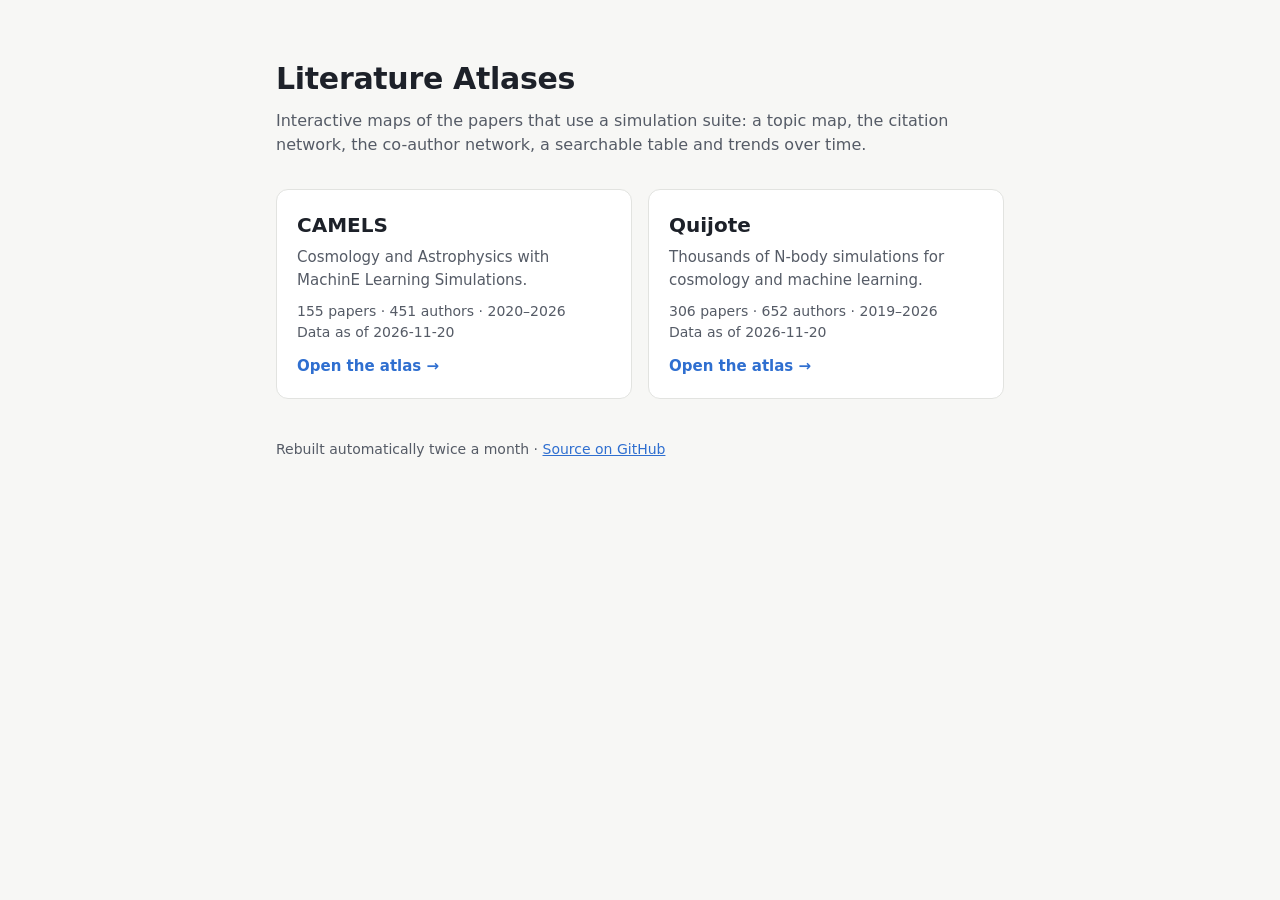
==== commit 1e8545a0: "Landing page generated from the project configs build_index.py makes index.html: one card per built " ====
--- a/index.html
+++ b/index.html
@@ -19,6 +19,7 @@
   a.card:hover, a.card:focus-visible { border-color: var(--accent); }
   .card h2 { margin: 0 0 6px; font-size: 20px; }
   .card p { margin: 0; color: var(--ink-2); font-size: 15px; }
+  .card p.stats { margin-top: 10px; font-size: 14px; font-variant-numeric: tabular-nums; }
   .card span { display: inline-block; margin-top: 12px; color: var(--accent); font-weight: 600; font-size: 15px; }
   footer { margin-top: 40px; color: var(--ink-2); font-size: 14px; }
   footer a { color: var(--accent); }
@@ -33,11 +34,13 @@
     <a class="card" href="camels/">
       <h2>CAMELS</h2>
       <p>Cosmology and Astrophysics with MachinE Learning Simulations.</p>
+      <p class="stats">155 papers · 451 authors · 2020–2026<br>Data as of 2026-11-20</p>
       <span>Open the atlas →</span>
     </a>
     <a class="card" href="quijote/">
       <h2>Quijote</h2>
       <p>Thousands of N-body simulations for cosmology and machine learning.</p>
+      <p class="stats">306 papers · 652 authors · 2019–2026<br>Data as of 2026-11-20</p>
       <span>Open the atlas →</span>
     </a>
   </div>
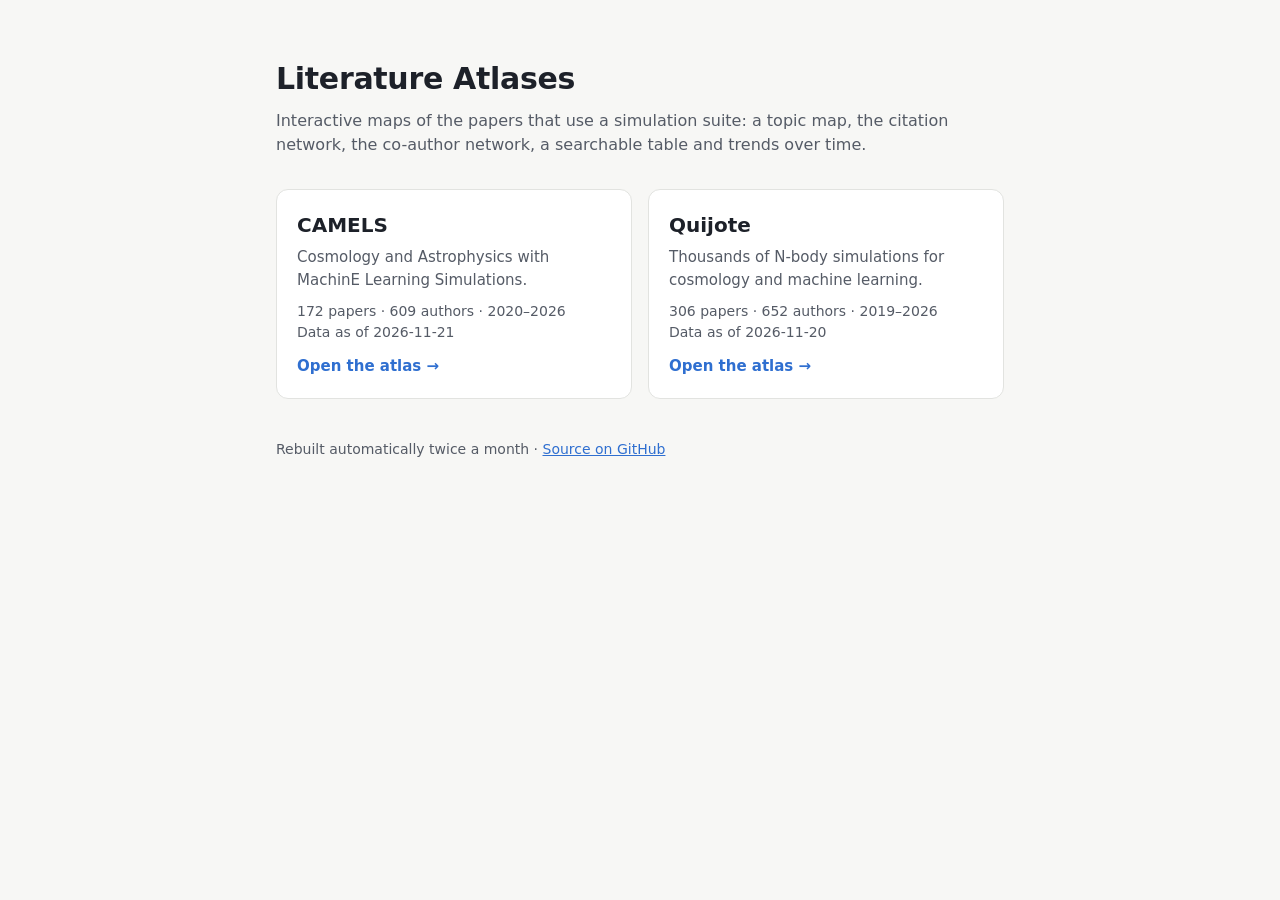
==== commit 7add860d: "Atlas update (2026-11-21)" ====
--- a/index.html
+++ b/index.html
@@ -34,7 +34,7 @@
     <a class="card" href="camels/">
       <h2>CAMELS</h2>
       <p>Cosmology and Astrophysics with MachinE Learning Simulations.</p>
-      <p class="stats">155 papers · 451 authors · 2020–2026<br>Data as of 2026-11-20</p>
+      <p class="stats">172 papers · 609 authors · 2020–2026<br>Data as of 2026-11-21</p>
       <span>Open the atlas →</span>
     </a>
     <a class="card" href="quijote/">
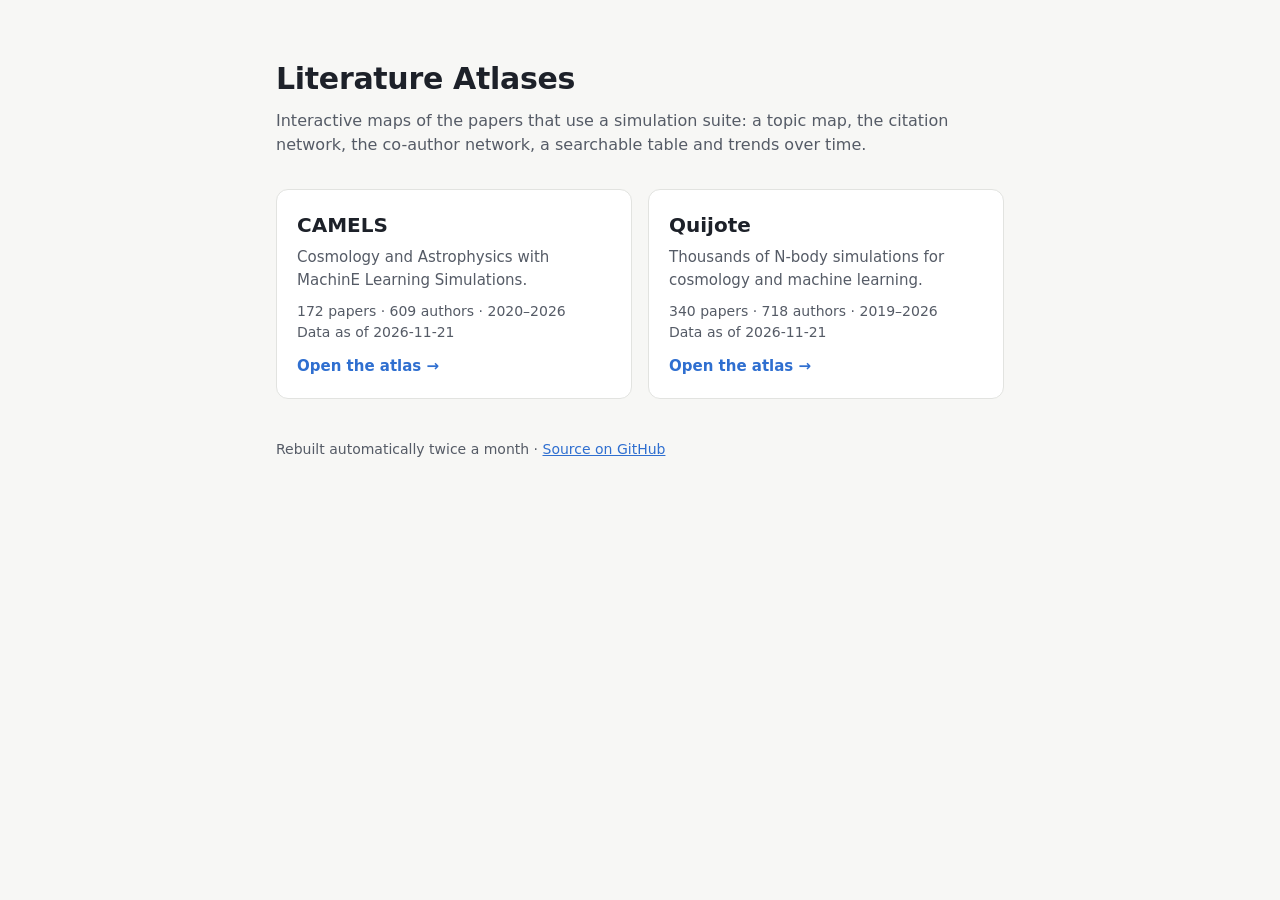
==== commit a14cdc6a: "Atlas update (2026-11-21)" ====
--- a/index.html
+++ b/index.html
@@ -40,7 +40,7 @@
     <a class="card" href="quijote/">
       <h2>Quijote</h2>
       <p>Thousands of N-body simulations for cosmology and machine learning.</p>
-      <p class="stats">306 papers · 652 authors · 2019–2026<br>Data as of 2026-11-20</p>
+      <p class="stats">340 papers · 718 authors · 2019–2026<br>Data as of 2026-11-21</p>
       <span>Open the atlas →</span>
     </a>
   </div>
